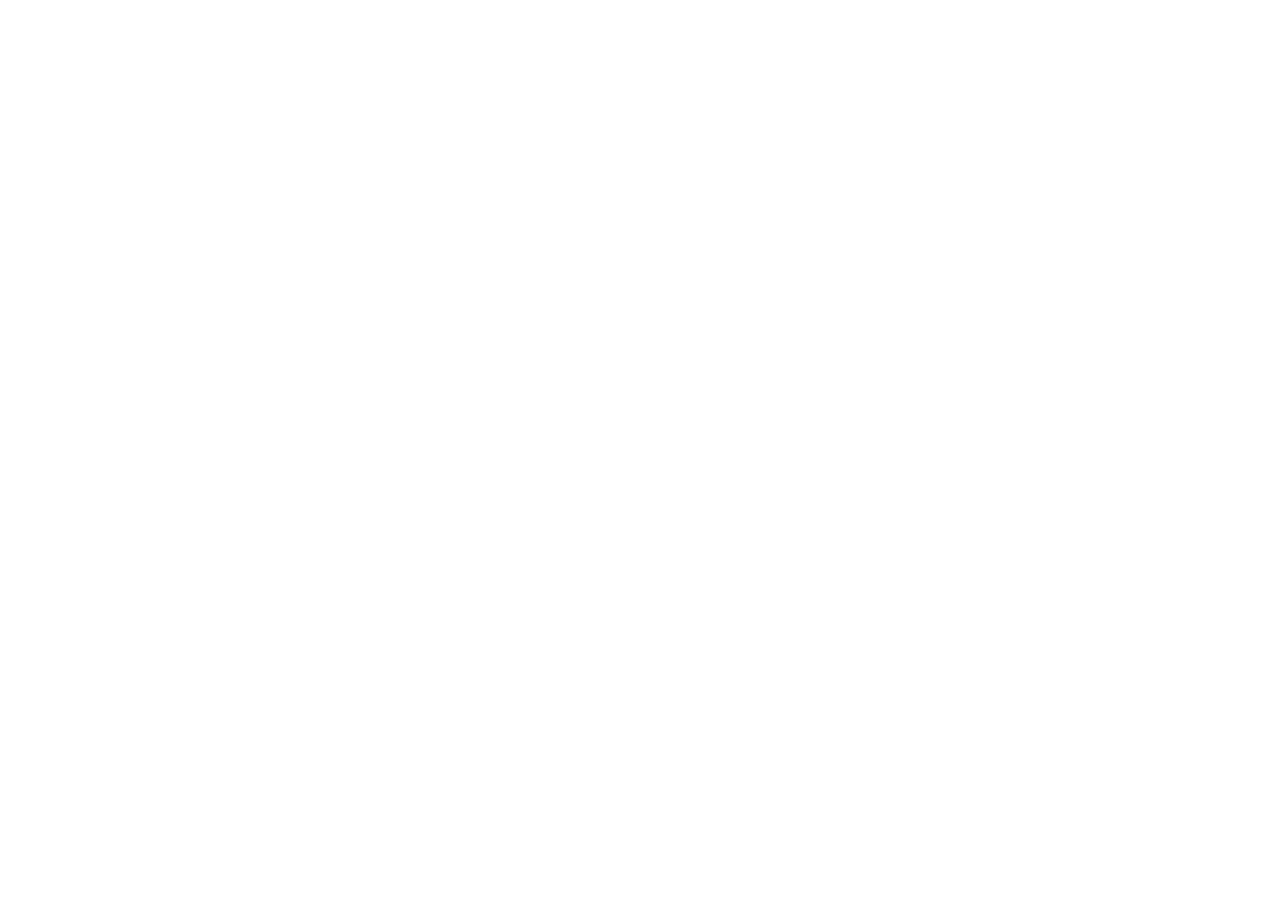
==== site/index.html @ 71725a65 "Deploy verified standalone demo" ====
<!doctype html>
<html lang="en">

  <head>
    <meta charset="UTF-8" />
    <meta
      name="viewport"
      content="width=device-width, initial-scale=1.0, maximum-scale=1" />
    <title>FlowPilot AI Workflow Agent</title>
    <meta name="description" content="AI-powered CRM intake, workflow routing, approvals, and operations visibility." />

    <script type="module" crossorigin src="/assets/index-ZnsG-lVn.js"></script>
    <link rel="stylesheet" crossorigin href="/assets/index-B0AUZnfq.css">
  </head>

  <body>
    <script id="manus-runtime">window.__MANUS_HOST_DEV__ = false;
(function(){"use strict";var Mr={exports:{}},Kn={};/**
 * @license React
 * react-jsx-runtime.production.js
 *
 * Copyright (c) Meta Platforms, Inc. and affiliates.
 *
 * This source code is licensed under the MIT license found in the
 * LICENSE file in the root directory of this source tree.
 */var Fc;function dm(){if(Fc)return Kn;Fc=1;var r=Symbol.for("react.transitional.element"),i=Symbol.for("react.fragment");function c(s,d,m){var x=null;if(m!==void 0&&(x=""+m),d.key!==void 0&&(x=""+d.key),"key"in d){m={};for(var R in d)R!=="key"&&(m[R]=d[R])}else m=d;return d=m.ref,{$$typeof:r,type:s,key:x,ref:d!==void 0?d:null,props:m}}return Kn.Fragment=i,Kn.jsx=c,Kn.jsxs=c,Kn}var Ic;function fm(){return Ic||(Ic=1,Mr.exports=dm()),Mr.exports}var h=fm(),Ar={exports:{}},Pn={},Rr={exports:{}},Nr={};/**
 * @license React
 * scheduler.production.js
 *
 * Copyright (c) Meta Platforms, Inc. and affiliates.
 *
 * This source code is licensed under the MIT license found in the
 * LICENSE file in the root directory of this source tree.
 */var tu;function hm(){return tu||(tu=1,function(r){function i(A,q){var B=A.length;A.push(q);t:for(;0<B;){var bt=B-1>>>1,p=A[bt];if(0<d(p,q))A[bt]=q,A[B]=p,B=bt;else break t}}function c(A){return A.length===0?null:A[0]}function s(A){if(A.length===0)return null;var q=A[0],B=A.pop();if(B!==q){A[0]=B;t:for(var bt=0,p=A.length,O=p>>>1;bt<O;){var X=2*(bt+1)-1,G=A[X],Z=X+1,st=A[Z];if(0>d(G,B))Z<p&&0>d(st,G)?(A[bt]=st,A[Z]=B,bt=Z):(A[bt]=G,A[X]=B,bt=X);else if(Z<p&&0>d(st,B))A[bt]=st,A[Z]=B,bt=Z;else break t}}return q}function d(A,q){var B=A.sortIndex-q.sortIndex;return B!==0?B:A.id-q.id}if(r.unstable_now=void 0,typeof performance=="object"&&typeof performance.now=="function"){var m=performance;r.unstable_now=function(){return m.now()}}else{var x=Date,R=x.now();r.unstable_now=function(){return x.now()-R}}var C=[],v=[],D=1,j=null,J=3,at=!1,$=!1,nt=!1,ct=!1,ht=typeof setTimeout=="function"?setTimeout:null,St=typeof clearTimeout=="function"?clearTimeout:null,_=typeof setImmediate<"u"?setImmediate:null;function Y(A){for(var q=c(v);q!==null;){if(q.callback===null)s(v);else if(q.startTime<=A)s(v),q.sortIndex=q.expirationTime,i(C,q);else break;q=c(v)}}function H(A){if(nt=!1,Y(A),!$)if(c(C)!==null)$=!0,it||(it=!0,Bt());else{var q=c(v);q!==null&&Mt(H,q.startTime-A)}}var it=!1,rt=-1,V=5,xt=-1;function Be(){return ct?!0:!(r.unstable_now()-xt<V)}function te(){if(ct=!1,it){var A=r.unstable_now();xt=A;var q=!0;try{t:{$=!1,nt&&(nt=!1,St(rt),rt=-1),at=!0;var B=J;try{e:{for(Y(A),j=c(C);j!==null&&!(j.expirationTime>A&&Be());){var bt=j.callback;if(typeof bt=="function"){j.callback=null,J=j.priorityLevel;var p=bt(j.expirationTime<=A);if(A=r.unstable_now(),typeof p=="function"){j.callback=p,Y(A),q=!0;break e}j===c(C)&&s(C),Y(A)}else s(C);j=c(C)}if(j!==null)q=!0;else{var O=c(v);O!==null&&Mt(H,O.startTime-A),q=!1}}break t}finally{j=null,J=B,at=!1}q=void 0}}finally{q?Bt():it=!1}}}var Bt;if(typeof _=="function")Bt=function(){_(te)};else if(typeof MessageChannel<"u"){var me=new MessageChannel,Se=me.port2;me.port1.onmessage=te,Bt=function(){Se.postMessage(null)}}else Bt=function(){ht(te,0)};function Mt(A,q){rt=ht(function(){A(r.unstable_now())},q)}r.unstable_IdlePriority=5,r.unstable_ImmediatePriority=1,r.unstable_LowPriority=4,r.unstable_NormalPriority=3,r.unstable_Profiling=null,r.unstable_UserBlockingPriority=2,r.unstable_cancelCallback=function(A){A.callback=null},r.unstable_forceFrameRate=function(A){0>A||125<A?console.error("forceFrameRate takes a positive int between 0 and 125, forcing frame rates higher than 125 fps is not supported"):V=0<A?Math.floor(1e3/A):5},r.unstable_getCurrentPriorityLevel=function(){return J},r.unstable_next=function(A){switch(J){case 1:case 2:case 3:var q=3;break;default:q=J}var B=J;J=q;try{return A()}finally{J=B}},r.unstable_requestPaint=function(){ct=!0},r.unstable_runWithPriority=function(A,q){switch(A){case 1:case 2:case 3:case 4:case 5:break;default:A=3}var B=J;J=A;try{return q()}finally{J=B}},r.unstable_scheduleCallback=function(A,q,B){var bt=r.unstable_now();switch(typeof B=="object"&&B!==null?(B=B.delay,B=typeof B=="number"&&0<B?bt+B:bt):B=bt,A){case 1:var p=-1;break;case 2:p=250;break;case 5:p=1073741823;break;case 4:p=1e4;break;default:p=5e3}return p=B+p,A={id:D++,callback:q,priorityLevel:A,startTime:B,expirationTime:p,sortIndex:-1},B>bt?(A.sortIndex=B,i(v,A),c(C)===null&&A===c(v)&&(nt?(St(rt),rt=-1):nt=!0,Mt(H,B-bt))):(A.sortIndex=p,i(C,A),$||at||($=!0,it||(it=!0,Bt()))),A},r.unstable_shouldYield=Be,r.unstable_wrapCallback=function(A){var q=J;return function(){var B=J;J=q;try{return A.apply(this,arguments)}finally{J=B}}}}(Nr)),Nr}var eu;function mm(){return eu||(eu=1,Rr.exports=hm()),Rr.exports}var zr={exports:{}},ut={};/**
 * @license React
 * react.production.js
 *
 * Copyright (c) Meta Platforms, Inc. and affiliates.
 *
 * This source code is licensed under the MIT license found in the
 * LICENSE file in the root directory of this source tree.
 */var lu;function gm(){if(lu)return ut;lu=1;var r=Symbol.for("react.transitional.element"),i=Symbol.for("react.portal"),c=Symbol.for("react.fragment"),s=Symbol.for("react.strict_mode"),d=Symbol.for("react.profiler"),m=Symbol.for("react.consumer"),x=Symbol.for("react.context"),R=Symbol.for("react.forward_ref"),C=Symbol.for("react.suspense"),v=Symbol.for("react.memo"),D=Symbol.for("react.lazy"),j=Symbol.iterator;function J(p){return p===null||typeof p!="object"?null:(p=j&&p[j]||p["@@iterator"],typeof p=="function"?p:null)}var at={isMounted:function(){return!1},enqueueForceUpdate:function(){},enqueueReplaceState:function(){},enqueueSetState:function(){}},$=Object.assign,nt={};function ct(p,O,X){this.props=p,this.context=O,this.refs=nt,this.updater=X||at}ct.prototype.isReactComponent={},ct.prototype.setState=function(p,O){if(typeof p!="object"&&typeof p!="function"&&p!=null)throw Error("takes an object of state variables to update or a function which returns an object of state variables.");this.updater.enqueueSetState(this,p,O,"setState")},ct.prototype.forceUpdate=function(p){this.updater.enqueueForceUpdate(this,p,"forceUpdate")};function ht(){}ht.prototype=ct.prototype;function St(p,O,X){this.props=p,this.context=O,this.refs=nt,this.updater=X||at}var _=St.prototype=new ht;_.constructor=St,$(_,ct.prototype),_.isPureReactComponent=!0;var Y=Array.isArray,H={H:null,A:null,T:null,S:null,V:null},it=Object.prototype.hasOwnProperty;function rt(p,O,X,G,Z,st){return X=st.ref,{$$typeof:r,type:p,key:O,ref:X!==void 0?X:null,props:st}}function V(p,O){return rt(p.type,O,void 0,void 0,void 0,p.props)}function xt(p){return typeof p=="object"&&p!==null&&p.$$typeof===r}function Be(p){var O={"=":"=0",":":"=2"};return"$"+p.replace(/[=:]/g,function(X){return O[X]})}var te=/\/+/g;function Bt(p,O){return typeof p=="object"&&p!==null&&p.key!=null?Be(""+p.key):O.toString(36)}function me(){}function Se(p){switch(p.status){case"fulfilled":return p.value;case"rejected":throw p.reason;default:switch(typeof p.status=="string"?p.then(me,me):(p.status="pending",p.then(function(O){p.status==="pending"&&(p.status="fulfilled",p.value=O)},function(O){p.status==="pending"&&(p.status="rejected",p.reason=O)})),p.status){case"fulfilled":return p.value;case"rejected":throw p.reason}}throw p}function Mt(p,O,X,G,Z){var st=typeof p;(st==="undefined"||st==="boolean")&&(p=null);var I=!1;if(p===null)I=!0;else switch(st){case"bigint":case"string":case"number":I=!0;break;case"object":switch(p.$$typeof){case r:case i:I=!0;break;case D:return I=p._init,Mt(I(p._payload),O,X,G,Z)}}if(I)return Z=Z(p),I=G===""?"."+Bt(p,0):G,Y(Z)?(X="",I!=null&&(X=I.replace(te,"$&/")+"/"),Mt(Z,O,X,"",function(Jt){return Jt})):Z!=null&&(xt(Z)&&(Z=V(Z,X+(Z.key==null||p&&p.key===Z.key?"":(""+Z.key).replace(te,"$&/")+"/")+I)),O.push(Z)),1;I=0;var gt=G===""?".":G+":";if(Y(p))for(var Tt=0;Tt<p.length;Tt++)G=p[Tt],st=gt+Bt(G,Tt),I+=Mt(G,O,X,st,Z);else if(Tt=J(p),typeof Tt=="function")for(p=Tt.call(p),Tt=0;!(G=p.next()).done;)G=G.value,st=gt+Bt(G,Tt++),I+=Mt(G,O,X,st,Z);else if(st==="object"){if(typeof p.then=="function")return Mt(Se(p),O,X,G,Z);throw O=String(p),Error("Objects are not valid as a React child (found: "+(O==="[object Object]"?"object with keys {"+Object.keys(p).join(", ")+"}":O)+"). If you meant to render a collection of children, use an array instead.")}return I}function A(p,O,X){if(p==null)return p;var G=[],Z=0;return Mt(p,G,"","",function(st){return O.call(X,st,Z++)}),G}function q(p){if(p._status===-1){var O=p._result;O=O(),O.then(function(X){(p._status===0||p._status===-1)&&(p._status=1,p._result=X)},function(X){(p._status===0||p._status===-1)&&(p._status=2,p._result=X)}),p._status===-1&&(p._status=0,p._result=O)}if(p._status===1)return p._result.default;throw p._result}var B=typeof reportError=="function"?reportError:function(p){if(typeof window=="object"&&typeof window.ErrorEvent=="function"){var O=new window.ErrorEvent("error",{bubbles:!0,cancelable:!0,message:typeof p=="object"&&p!==null&&typeof p.message=="string"?String(p.message):String(p),error:p});if(!window.dispatchEvent(O))return}else if(typeof process=="object"&&typeof process.emit=="function"){process.emit("uncaughtException",p);return}console.error(p)};function bt(){}return ut.Children={map:A,forEach:function(p,O,X){A(p,function(){O.apply(this,arguments)},X)},count:function(p){var O=0;return A(p,function(){O++}),O},toArray:function(p){return A(p,function(O){return O})||[]},only:function(p){if(!xt(p))throw Error("React.Children.only expected to receive a single React element child.");return p}},ut.Component=ct,ut.Fragment=c,ut.Profiler=d,ut.PureComponent=St,ut.StrictMode=s,ut.Suspense=C,ut.__CLIENT_INTERNALS_DO_NOT_USE_OR_WARN_USERS_THEY_CANNOT_UPGRADE=H,ut.__COMPILER_RUNTIME={__proto__:null,c:function(p){return H.H.useMemoCache(p)}},ut.cache=function(p){return function(){return p.apply(null,arguments)}},ut.cloneElement=function(p,O,X){if(p==null)throw Error("The argument must be a React element, but you passed "+p+".");var G=$({},p.props),Z=p.key,st=void 0;if(O!=null)for(I in O.ref!==void 0&&(st=void 0),O.key!==void 0&&(Z=""+O.key),O)!it.call(O,I)||I==="key"||I==="__self"||I==="__source"||I==="ref"&&O.ref===void 0||(G[I]=O[I]);var I=arguments.length-2;if(I===1)G.children=X;else if(1<I){for(var gt=Array(I),Tt=0;Tt<I;Tt++)gt[Tt]=arguments[Tt+2];G.children=gt}return rt(p.type,Z,void 0,void 0,st,G)},ut.createContext=function(p){return p={$$typeof:x,_currentValue:p,_currentValue2:p,_threadCount:0,Provider:null,Consumer:null},p.Provider=p,p.Consumer={$$typeof:m,_context:p},p},ut.createElement=function(p,O,X){var G,Z={},st=null;if(O!=null)for(G in O.key!==void 0&&(st=""+O.key),O)it.call(O,G)&&G!=="key"&&G!=="__self"&&G!=="__source"&&(Z[G]=O[G]);var I=arguments.length-2;if(I===1)Z.children=X;else if(1<I){for(var gt=Array(I),Tt=0;Tt<I;Tt++)gt[Tt]=arguments[Tt+2];Z.children=gt}if(p&&p.defaultProps)for(G in I=p.defaultProps,I)Z[G]===void 0&&(Z[G]=I[G]);return rt(p,st,void 0,void 0,null,Z)},ut.createRef=function(){return{current:null}},ut.forwardRef=function(p){return{$$typeof:R,render:p}},ut.isValidElement=xt,ut.lazy=function(p){return{$$typeof:D,_payload:{_status:-1,_result:p},_init:q}},ut.memo=function(p,O){return{$$typeof:v,type:p,compare:O===void 0?null:O}},ut.startTransition=function(p){var O=H.T,X={};H.T=X;try{var G=p(),Z=H.S;Z!==null&&Z(X,G),typeof G=="object"&&G!==null&&typeof G.then=="function"&&G.then(bt,B)}catch(st){B(st)}finally{H.T=O}},ut.unstable_useCacheRefresh=function(){return H.H.useCacheRefresh()},ut.use=function(p){return H.H.use(p)},ut.useActionState=function(p,O,X){return H.H.useActionState(p,O,X)},ut.useCallback=function(p,O){return H.H.useCallback(p,O)},ut.useContext=function(p){return H.H.useContext(p)},ut.useDebugValue=function(){},ut.useDeferredValue=function(p,O){return H.H.useDeferredValue(p,O)},ut.useEffect=function(p,O,X){var G=H.H;if(typeof X=="function")throw Error("useEffect CRUD overload is not enabled in this build of React.");return G.useEffect(p,O)},ut.useId=function(){return H.H.useId()},ut.useImperativeHandle=function(p,O,X){return H.H.useImperativeHandle(p,O,X)},ut.useInsertionEffect=function(p,O){return H.H.useInsertionEffect(p,O)},ut.useLayoutEffect=function(p,O){return H.H.useLayoutEffect(p,O)},ut.useMemo=function(p,O){return H.H.useMemo(p,O)},ut.useOptimistic=function(p,O){return H.H.useOptimistic(p,O)},ut.useReducer=function(p,O,X){return H.H.useReducer(p,O,X)},ut.useRef=function(p){return H.H.useRef(p)},ut.useState=function(p){return H.H.useState(p)},ut.useSyncExternalStore=function(p,O,X){return H.H.useSyncExternalStore(p,O,X)},ut.useTransition=function(){return H.H.useTransition()},ut.version="19.1.1",ut}var au;function _r(){return au||(au=1,zr.exports=gm()),zr.exports}var kr={exports:{}},he={};/**
 * @license React
 * react-dom.production.js
 *
 * Copyright (c) Meta Platforms, Inc. and affiliates.
 *
 * This source code is licensed under the MIT license found in the
 * LICENSE file in the root directory of this source tree.
 */var nu;function pm(){if(nu)return he;nu=1;var r=_r();function i(C){var v="https://react.dev/errors/"+C;if(1<arguments.length){v+="?args[]="+encodeURIComponent(arguments[1]);for(var D=2;D<arguments.length;D++)v+="&args[]="+encodeURIComponent(arguments[D])}return"Minified React error #"+C+"; visit "+v+" for the full message or use the non-minified dev environment for full errors and additional helpful warnings."}function c(){}var s={d:{f:c,r:function(){throw Error(i(522))},D:c,C:c,L:c,m:c,X:c,S:c,M:c},p:0,findDOMNode:null},d=Symbol.for("react.portal");function m(C,v,D){var j=3<arguments.length&&arguments[3]!==void 0?arguments[3]:null;return{$$typeof:d,key:j==null?null:""+j,children:C,containerInfo:v,implementation:D}}var x=r.__CLIENT_INTERNALS_DO_NOT_USE_OR_WARN_USERS_THEY_CANNOT_UPGRADE;function R(C,v){if(C==="font")return"";if(typeof v=="string")return v==="use-credentials"?v:""}return he.__DOM_INTERNALS_DO_NOT_USE_OR_WARN_USERS_THEY_CANNOT_UPGRADE=s,he.createPortal=function(C,v){var D=2<arguments.length&&arguments[2]!==void 0?arguments[2]:null;if(!v||v.nodeType!==1&&v.nodeType!==9&&v.nodeType!==11)throw Error(i(299));return m(C,v,null,D)},he.flushSync=function(C){var v=x.T,D=s.p;try{if(x.T=null,s.p=2,C)return C()}finally{x.T=v,s.p=D,s.d.f()}},he.preconnect=function(C,v){typeof C=="string"&&(v?(v=v.crossOrigin,v=typeof v=="string"?v==="use-credentials"?v:"":void 0):v=null,s.d.C(C,v))},he.prefetchDNS=function(C){typeof C=="string"&&s.d.D(C)},he.preinit=function(C,v){if(typeof C=="string"&&v&&typeof v.as=="string"){var D=v.as,j=R(D,v.crossOrigin),J=typeof v.integrity=="string"?v.integrity:void 0,at=typeof v.fetchPriority=="string"?v.fetchPriority:void 0;D==="style"?s.d.S(C,typeof v.precedence=="string"?v.precedence:void 0,{crossOrigin:j,integrity:J,fetchPriority:at}):D==="script"&&s.d.X(C,{crossOrigin:j,integrity:J,fetchPriority:at,nonce:typeof v.nonce=="string"?v.nonce:void 0})}},he.preinitModule=function(C,v){if(typeof C=="string")if(typeof v=="object"&&v!==null){if(v.as==null||v.as==="script"){var D=R(v.as,v.crossOrigin);s.d.M(C,{crossOrigin:D,integrity:typeof v.integrity=="string"?v.integrity:void 0,nonce:typeof v.nonce=="string"?v.nonce:void 0})}}else v==null&&s.d.M(C)},he.preload=function(C,v){if(typeof C=="string"&&typeof v=="object"&&v!==null&&typeof v.as=="string"){var D=v.as,j=R(D,v.crossOrigin);s.d.L(C,D,{crossOrigin:j,integrity:typeof v.integrity=="string"?v.integrity:void 0,nonce:typeof v.nonce=="string"?v.nonce:void 0,type:typeof v.type=="string"?v.type:void 0,fetchPriority:typeof v.fetchPriority=="string"?v.fetchPriority:void 0,referrerPolicy:typeof v.referrerPolicy=="string"?v.referrerPolicy:void 0,imageSrcSet:typeof v.imageSrcSet=="string"?v.imageSrcSet:void 0,imageSizes:typeof v.imageSizes=="string"?v.imageSizes:void 0,media:typeof v.media=="string"?v.media:void 0})}},he.preloadModule=function(C,v){if(typeof C=="string")if(v){var D=R(v.as,v.crossOrigin);s.d.m(C,{as:typeof v.as=="string"&&v.as!=="script"?v.as:void 0,crossOrigin:D,integrity:typeof v.integrity=="string"?v.integrity:void 0})}else s.d.m(C)},he.requestFormReset=function(C){s.d.r(C)},he.unstable_batchedUpdates=function(C,v){return C(v)},he.useFormState=function(C,v,D){return x.H.useFormState(C,v,D)},he.useFormStatus=function(){return x.H.useHostTransitionStatus()},he.version="19.1.1",he}var ou;function ym(){if(ou)return kr.exports;ou=1;function r(){if(!(typeof __REACT_DEVTOOLS_GLOBAL_HOOK__>"u"||typeof __REACT_DEVTOOLS_GLOBAL_HOOK__.checkDCE!="function"))try{__REACT_DEVTOOLS_GLOBAL_HOOK__.checkDCE(r)}catch(i){console.error(i)}}return r(),kr.exports=pm(),kr.exports}/**
 * @license React
 * react-dom-client.production.js
 *
 * Copyright (c) Meta Platforms, Inc. and affiliates.
 *
 * This source code is licensed under the MIT license found in the
 * LICENSE file in the root directory of this source tree.
 */var iu;function vm(){if(iu)return Pn;iu=1;var r=mm(),i=_r(),c=ym();function s(t){var e="https://react.dev/errors/"+t;if(1<arguments.length){e+="?args[]="+encodeURIComponent(arguments[1]);for(var l=2;l<arguments.length;l++)e+="&args[]="+encodeURIComponent(arguments[l])}return"Minified React error #"+t+"; visit "+e+" for the full message or use the non-minified dev environment for full errors and additional helpful warnings."}function d(t){return!(!t||t.nodeType!==1&&t.nodeType!==9&&t.nodeType!==11)}function m(t){var e=t,l=t;if(t.alternate)for(;e.return;)e=e.return;else{t=e;do e=t,(e.flags&4098)!==0&&(l=e.return),t=e.return;while(t)}return e.tag===3?l:null}function x(t){if(t.tag===13){var e=t.memoizedState;if(e===null&&(t=t.alternate,t!==null&&(e=t.memoizedState)),e!==null)return e.dehydrated}return null}function R(t){if(m(t)!==t)throw Error(s(188))}function C(t){var e=t.alternate;if(!e){if(e=m(t),e===null)throw Error(s(188));return e!==t?null:t}for(var l=t,a=e;;){var n=l.return;if(n===null)break;var o=n.alternate;if(o===null){if(a=n.return,a!==null){l=a;continue}break}if(n.child===o.child){for(o=n.child;o;){if(o===l)return R(n),t;if(o===a)return R(n),e;o=o.sibling}throw Error(s(188))}if(l.return!==a.return)l=n,a=o;else{for(var u=!1,f=n.child;f;){if(f===l){u=!0,l=n,a=o;break}if(f===a){u=!0,a=n,l=o;break}f=f.sibling}if(!u){for(f=o.child;f;){if(f===l){u=!0,l=o,a=n;break}if(f===a){u=!0,a=o,l=n;break}f=f.sibling}if(!u)throw Error(s(189))}}if(l.alternate!==a)throw Error(s(190))}if(l.tag!==3)throw Error(s(188));return l.stateNode.current===l?t:e}function v(t){var e=t.tag;if(e===5||e===26||e===27||e===6)return t;for(t=t.child;t!==null;){if(e=v(t),e!==null)return e;t=t.sibling}return null}var D=Object.assign,j=Symbol.for("react.element"),J=Symbol.for("react.transitional.element"),at=Symbol.for("react.portal"),$=Symbol.for("react.fragment"),nt=Symbol.for("react.strict_mode"),ct=Symbol.for("react.profiler"),ht=Symbol.for("react.provider"),St=Symbol.for("react.consumer"),_=Symbol.for("react.context"),Y=Symbol.for("react.forward_ref"),H=Symbol.for("react.suspense"),it=Symbol.for("react.suspense_list"),rt=Symbol.for("react.memo"),V=Symbol.for("react.lazy"),xt=Symbol.for("react.activity"),Be=Symbol.for("react.memo_cache_sentinel"),te=Symbol.iterator;function Bt(t){return t===null||typeof t!="object"?null:(t=te&&t[te]||t["@@iterator"],typeof t=="function"?t:null)}var me=Symbol.for("react.client.reference");function Se(t){if(t==null)return null;if(typeof t=="function")return t.$$typeof===me?null:t.displayName||t.name||null;if(typeof t=="string")return t;switch(t){case $:return"Fragment";case ct:return"Profiler";case nt:return"StrictMode";case H:return"Suspense";case it:return"SuspenseList";case xt:return"Activity"}if(typeof t=="object")switch(t.$$typeof){case at:return"Portal";case _:return(t.displayName||"Context")+".Provider";case St:return(t._context.displayName||"Context")+".Consumer";case Y:var e=t.render;return t=t.displayName,t||(t=e.displayName||e.name||"",t=t!==""?"ForwardRef("+t+")":"ForwardRef"),t;case rt:return e=t.displayName||null,e!==null?e:Se(t.type)||"Memo";case V:e=t._payload,t=t._init;try{return Se(t(e))}catch{}}return null}var Mt=Array.isArray,A=i.__CLIENT_INTERNALS_DO_NOT_USE_OR_WARN_USERS_THEY_CANNOT_UPGRADE,q=c.__DOM_INTERNALS_DO_NOT_USE_OR_WARN_USERS_THEY_CANNOT_UPGRADE,B={pending:!1,data:null,method:null,action:null},bt=[],p=-1;function O(t){return{current:t}}function X(t){0>p||(t.current=bt[p],bt[p]=null,p--)}function G(t,e){p++,bt[p]=t.current,t.current=e}var Z=O(null),st=O(null),I=O(null),gt=O(null);function Tt(t,e){switch(G(I,e),G(st,t),G(Z,null),e.nodeType){case 9:case 11:t=(t=e.documentElement)&&(t=t.namespaceURI)?Uh(t):0;break;default:if(t=e.tagName,e=e.namespaceURI)e=Uh(e),t=Gh(e,t);else switch(t){case"svg":t=1;break;case"math":t=2;break;default:t=0}}X(Z),G(Z,t)}function Jt(){X(Z),X(st),X(I)}function Ke(t){t.memoizedState!==null&&G(gt,t);var e=Z.current,l=Gh(e,t.type);e!==l&&(G(st,t),G(Z,l))}function Ce(t){st.current===t&&(X(Z),X(st)),gt.current===t&&(X(gt),Wo._currentValue=B)}var Pe=Object.prototype.hasOwnProperty,yl=r.unstable_scheduleCallback,sn=r.unstable_cancelCallback,Ca=r.unstable_shouldYield,ri=r.unstable_requestPaint,ge=r.unstable_now,si=r.unstable_getCurrentPriorityLevel,Ul=r.unstable_ImmediatePriority,Fn=r.unstable_UserBlockingPriority,nl=r.unstable_NormalPriority,ci=r.unstable_LowPriority,Gl=r.unstable_IdlePriority,ui=r.log,Ea=r.unstable_setDisableYieldValue,ql=null,Wt=null;function Je(t){if(typeof ui=="function"&&Ea(t),Wt&&typeof Wt.setStrictMode=="function")try{Wt.setStrictMode(ql,t)}catch{}}var $t=Math.clz32?Math.clz32:fi,di=Math.log,Ta=Math.LN2;function fi(t){return t>>>=0,t===0?32:31-(di(t)/Ta|0)|0}var L=256,cn=4194304;function vl(t){var e=t&42;if(e!==0)return e;switch(t&-t){case 1:return 1;case 2:return 2;case 4:return 4;case 8:return 8;case 16:return 16;case 32:return 32;case 64:return 64;case 128:return 128;case 256:case 512:case 1024:case 2048:case 4096:case 8192:case 16384:case 32768:case 65536:case 131072:case 262144:case 524288:case 1048576:case 2097152:return t&4194048;case 4194304:case 8388608:case 16777216:case 33554432:return t&62914560;case 67108864:return 67108864;case 134217728:return 134217728;case 268435456:return 268435456;case 536870912:return 536870912;case 1073741824:return 0;default:return t}}function un(t,e,l){var a=t.pendingLanes;if(a===0)return 0;var n=0,o=t.suspendedLanes,u=t.pingedLanes;t=t.warmLanes;var f=a&134217727;return f!==0?(a=f&~o,a!==0?n=vl(a):(u&=f,u!==0?n=vl(u):l||(l=f&~t,l!==0&&(n=vl(l))))):(f=a&~o,f!==0?n=vl(f):u!==0?n=vl(u):l||(l=a&~t,l!==0&&(n=vl(l)))),n===0?0:e!==0&&e!==n&&(e&o)===0&&(o=n&-n,l=e&-e,o>=l||o===32&&(l&4194048)!==0)?e:n}function Dt(t,e){return(t.pendingLanes&~(t.suspendedLanes&~t.pingedLanes)&e)===0}function In(t,e){switch(t){case 1:case 2:case 4:case 8:case 64:return e+250;case 16:case 32:case 128:case 256:case 512:case 1024:case 2048:case 4096:case 8192:case 16384:case 32768:case 65536:case 131072:case 262144:case 524288:case 1048576:case 2097152:return e+5e3;case 4194304:case 8388608:case 16777216:case 33554432:return-1;case 67108864:case 134217728:case 268435456:case 536870912:case 1073741824:return-1;default:return-1}}function to(){var t=L;return L<<=1,(L&4194048)===0&&(L=256),t}function hi(){var t=cn;return cn<<=1,(cn&62914560)===0&&(cn=4194304),t}function eo(t){for(var e=[],l=0;31>l;l++)e.push(t);return e}function Da(t,e){t.pendingLanes|=e,e!==268435456&&(t.suspendedLanes=0,t.pingedLanes=0,t.warmLanes=0)}function ts(t,e,l,a,n,o){var u=t.pendingLanes;t.pendingLanes=l,t.suspendedLanes=0,t.pingedLanes=0,t.warmLanes=0,t.expiredLanes&=l,t.entangledLanes&=l,t.errorRecoveryDisabledLanes&=l,t.shellSuspendCounter=0;var f=t.entanglements,g=t.expirationTimes,S=t.hiddenUpdates;for(l=u&~l;0<l;){var N=31-$t(l),k=1<<N;f[N]=0,g[N]=-1;var E=S[N];if(E!==null)for(S[N]=null,N=0;N<E.length;N++){var T=E[N];T!==null&&(T.lane&=-536870913)}l&=~k}a!==0&&mi(t,a,0),o!==0&&n===0&&t.tag!==0&&(t.suspendedLanes|=o&~(u&~e))}function mi(t,e,l){t.pendingLanes|=e,t.suspendedLanes&=~e;var a=31-$t(e);t.entangledLanes|=e,t.entanglements[a]=t.entanglements[a]|1073741824|l&4194090}function gi(t,e){var l=t.entangledLanes|=e;for(t=t.entanglements;l;){var a=31-$t(l),n=1<<a;n&e|t[a]&e&&(t[a]|=e),l&=~n}}function lo(t){switch(t){case 2:t=1;break;case 8:t=4;break;case 32:t=16;break;case 256:case 512:case 1024:case 2048:case 4096:case 8192:case 16384:case 32768:case 65536:case 131072:case 262144:case 524288:case 1048576:case 2097152:case 4194304:case 8388608:case 16777216:case 33554432:t=128;break;case 268435456:t=134217728;break;default:t=0}return t}function ao(t){return t&=-t,2<t?8<t?(t&134217727)!==0?32:268435456:8:2}function pi(){var t=q.p;return t!==0?t:(t=window.event,t===void 0?32:om(t.type))}function es(t,e){var l=q.p;try{return q.p=t,e()}finally{q.p=l}}var ol=Math.random().toString(36).slice(2),ee="__reactFiber$"+ol,pe="__reactProps$"+ol,Yl="__reactContainer$"+ol,no="__reactEvents$"+ol,ls="__reactListeners$"+ol,as="__reactHandles$"+ol,yi="__reactResources$"+ol,Ma="__reactMarker$"+ol;function oo(t){delete t[ee],delete t[pe],delete t[no],delete t[ls],delete t[as]}function Vl(t){var e=t[ee];if(e)return e;for(var l=t.parentNode;l;){if(e=l[Yl]||l[ee]){if(l=e.alternate,e.child!==null||l!==null&&l.child!==null)for(t=Xh(t);t!==null;){if(l=t[ee])return l;t=Xh(t)}return e}t=l,l=t.parentNode}return null}function Xl(t){if(t=t[ee]||t[Yl]){var e=t.tag;if(e===5||e===6||e===13||e===26||e===27||e===3)return t}return null}function Aa(t){var e=t.tag;if(e===5||e===26||e===27||e===6)return t.stateNode;throw Error(s(33))}function Zl(t){var e=t[yi];return e||(e=t[yi]={hoistableStyles:new Map,hoistableScripts:new Map}),e}function Vt(t){t[Ma]=!0}var vi=new Set,bi={};function bl(t,e){We(t,e),We(t+"Capture",e)}function We(t,e){for(bi[t]=e,t=0;t<e.length;t++)vi.add(e[t])}var ns=RegExp("^[:A-Z_a-z\\u00C0-\\u00D6\\u00D8-\\u00F6\\u00F8-\\u02FF\\u0370-\\u037D\\u037F-\\u1FFF\\u200C-\\u200D\\u2070-\\u218F\\u2C00-\\u2FEF\\u3001-\\uD7FF\\uF900-\\uFDCF\\uFDF0-\\uFFFD][:A-Z_a-z\\u00C0-\\u00D6\\u00D8-\\u00F6\\u00F8-\\u02FF\\u0370-\\u037D\\u037F-\\u1FFF\\u200C-\\u200D\\u2070-\\u218F\\u2C00-\\u2FEF\\u3001-\\uD7FF\\uF900-\\uFDCF\\uFDF0-\\uFFFD\\-.0-9\\u00B7\\u0300-\\u036F\\u203F-\\u2040]*$"),xi={},wi={};function Ra(t){return Pe.call(wi,t)?!0:Pe.call(xi,t)?!1:ns.test(t)?wi[t]=!0:(xi[t]=!0,!1)}function M(t,e,l){if(Ra(e))if(l===null)t.removeAttribute(e);else{switch(typeof l){case"undefined":case"function":case"symbol":t.removeAttribute(e);return;case"boolean":var a=e.toLowerCase().slice(0,5);if(a!=="data-"&&a!=="aria-"){t.removeAttribute(e);return}}t.setAttribute(e,""+l)}}function tt(t,e,l){if(l===null)t.removeAttribute(e);else{switch(typeof l){case"undefined":case"function":case"symbol":case"boolean":t.removeAttribute(e);return}t.setAttribute(e,""+l)}}function Ot(t,e,l,a){if(a===null)t.removeAttribute(l);else{switch(typeof a){case"undefined":case"function":case"symbol":case"boolean":t.removeAttribute(l);return}t.setAttributeNS(e,l,""+a)}}var le,Ee;function ae(t){if(le===void 0)try{throw Error()}catch(l){var e=l.stack.trim().match(/\n( *(at )?)/);le=e&&e[1]||"",Ee=-1<l.stack.indexOf(`
    at`)?" (<anonymous>)":-1<l.stack.indexOf("@")?"@unknown:0:0":""}return`
`+le+t+Ee}var Le=!1;function He(t,e){if(!t||Le)return"";Le=!0;var l=Error.prepareStackTrace;Error.prepareStackTrace=void 0;try{var a={DetermineComponentFrameRoot:function(){try{if(e){var k=function(){throw Error()};if(Object.defineProperty(k.prototype,"props",{set:function(){throw Error()}}),typeof Reflect=="object"&&Reflect.construct){try{Reflect.construct(k,[])}catch(T){var E=T}Reflect.construct(t,[],k)}else{try{k.call()}catch(T){E=T}t.call(k.prototype)}}else{try{throw Error()}catch(T){E=T}(k=t())&&typeof k.catch=="function"&&k.catch(function(){})}}catch(T){if(T&&E&&typeof T.stack=="string")return[T.stack,E.stack]}return[null,null]}};a.DetermineComponentFrameRoot.displayName="DetermineComponentFrameRoot";var n=Object.getOwnPropertyDescriptor(a.DetermineComponentFrameRoot,"name");n&&n.configurable&&Object.defineProperty(a.DetermineComponentFrameRoot,"name",{value:"DetermineComponentFrameRoot"});var o=a.DetermineComponentFrameRoot(),u=o[0],f=o[1];if(u&&f){var g=u.split(`
`),S=f.split(`
`);for(n=a=0;a<g.length&&!g[a].includes("DetermineComponentFrameRoot");)a++;for(;n<S.length&&!S[n].includes("DetermineComponentFrameRoot");)n++;if(a===g.length||n===S.length)for(a=g.length-1,n=S.length-1;1<=a&&0<=n&&g[a]!==S[n];)n--;for(;1<=a&&0<=n;a--,n--)if(g[a]!==S[n]){if(a!==1||n!==1)do if(a--,n--,0>n||g[a]!==S[n]){var N=`
`+g[a].replace(" at new "," at ");return t.displayName&&N.includes("<anonymous>")&&(N=N.replace("<anonymous>",t.displayName)),N}while(1<=a&&0<=n);break}}}finally{Le=!1,Error.prepareStackTrace=l}return(l=t?t.displayName||t.name:"")?ae(l):""}function Ql(t){switch(t.tag){case 26:case 27:case 5:return ae(t.type);case 16:return ae("Lazy");case 13:return ae("Suspense");case 19:return ae("SuspenseList");case 0:case 15:return He(t.type,!1);case 11:return He(t.type.render,!1);case 1:return He(t.type,!0);case 31:return ae("Activity");default:return""}}function xl(t){try{var e="";do e+=Ql(t),t=t.return;while(t);return e}catch(l){return`
Error generating stack: `+l.message+`
`+l.stack}}function Xt(t){switch(typeof t){case"bigint":case"boolean":case"number":case"string":case"undefined":return t;case"object":return t;default:return""}}function il(t){var e=t.type;return(t=t.nodeName)&&t.toLowerCase()==="input"&&(e==="checkbox"||e==="radio")}function ve(t){var e=il(t)?"checked":"value",l=Object.getOwnPropertyDescriptor(t.constructor.prototype,e),a=""+t[e];if(!t.hasOwnProperty(e)&&typeof l<"u"&&typeof l.get=="function"&&typeof l.set=="function"){var n=l.get,o=l.set;return Object.defineProperty(t,e,{configurable:!0,get:function(){return n.call(this)},set:function(u){a=""+u,o.call(this,u)}}),Object.defineProperty(t,e,{enumerable:l.enumerable}),{getValue:function(){return a},setValue:function(u){a=""+u},stopTracking:function(){t._valueTracker=null,delete t[e]}}}}function re(t){t._valueTracker||(t._valueTracker=ve(t))}function rl(t){if(!t)return!1;var e=t._valueTracker;if(!e)return!0;var l=e.getValue(),a="";return t&&(a=il(t)?t.checked?"true":"false":t.value),t=a,t!==l?(e.setValue(t),!0):!1}function wl(t){if(t=t||(typeof document<"u"?document:void 0),typeof t>"u")return null;try{return t.activeElement||t.body}catch{return t.body}}var dn=/[\n"\\]/g;function se(t){return t.replace(dn,function(e){return"\\"+e.charCodeAt(0).toString(16)+" "})}function Kl(t,e,l,a,n,o,u,f){t.name="",u!=null&&typeof u!="function"&&typeof u!="symbol"&&typeof u!="boolean"?t.type=u:t.removeAttribute("type"),e!=null?u==="number"?(e===0&&t.value===""||t.value!=e)&&(t.value=""+Xt(e)):t.value!==""+Xt(e)&&(t.value=""+Xt(e)):u!=="submit"&&u!=="reset"||t.removeAttribute("value"),e!=null?Pl(t,u,Xt(e)):l!=null?Pl(t,u,Xt(l)):a!=null&&t.removeAttribute("value"),n==null&&o!=null&&(t.defaultChecked=!!o),n!=null&&(t.checked=n&&typeof n!="function"&&typeof n!="symbol"),f!=null&&typeof f!="function"&&typeof f!="symbol"&&typeof f!="boolean"?t.name=""+Xt(f):t.removeAttribute("name")}function Na(t,e,l,a,n,o,u,f){if(o!=null&&typeof o!="function"&&typeof o!="symbol"&&typeof o!="boolean"&&(t.type=o),e!=null||l!=null){if(!(o!=="submit"&&o!=="reset"||e!=null))return;l=l!=null?""+Xt(l):"",e=e!=null?""+Xt(e):l,f||e===t.value||(t.value=e),t.defaultValue=e}a=a??n,a=typeof a!="function"&&typeof a!="symbol"&&!!a,t.checked=f?t.checked:!!a,t.defaultChecked=!!a,u!=null&&typeof u!="function"&&typeof u!="symbol"&&typeof u!="boolean"&&(t.name=u)}function Pl(t,e,l){e==="number"&&wl(t.ownerDocument)===t||t.defaultValue===""+l||(t.defaultValue=""+l)}function $e(t,e,l,a){if(t=t.options,e){e={};for(var n=0;n<l.length;n++)e["$"+l[n]]=!0;for(l=0;l<t.length;l++)n=e.hasOwnProperty("$"+t[l].value),t[l].selected!==n&&(t[l].selected=n),n&&a&&(t[l].defaultSelected=!0)}else{for(l=""+Xt(l),e=null,n=0;n<t.length;n++){if(t[n].value===l){t[n].selected=!0,a&&(t[n].defaultSelected=!0);return}e!==null||t[n].disabled||(e=t[n])}e!==null&&(e.selected=!0)}}function za(t,e,l){if(e!=null&&(e=""+Xt(e),e!==t.value&&(t.value=e),l==null)){t.defaultValue!==e&&(t.defaultValue=e);return}t.defaultValue=l!=null?""+Xt(l):""}function _a(t,e,l,a){if(e==null){if(a!=null){if(l!=null)throw Error(s(92));if(Mt(a)){if(1<a.length)throw Error(s(93));a=a[0]}l=a}l==null&&(l=""),e=l}l=Xt(e),t.defaultValue=l,a=t.textContent,a===l&&a!==""&&a!==null&&(t.value=a)}function Fe(t,e){if(e){var l=t.firstChild;if(l&&l===t.lastChild&&l.nodeType===3){l.nodeValue=e;return}}t.textContent=e}var fn=new Set("animationIterationCount aspectRatio borderImageOutset borderImageSlice borderImageWidth boxFlex boxFlexGroup boxOrdinalGroup columnCount columns flex flexGrow flexPositive flexShrink flexNegative flexOrder gridArea gridRow gridRowEnd gridRowSpan gridRowStart gridColumn gridColumnEnd gridColumnSpan gridColumnStart fontWeight lineClamp lineHeight opacity order orphans scale tabSize widows zIndex zoom fillOpacity floodOpacity stopOpacity strokeDasharray strokeDashoffset strokeMiterlimit strokeOpacity strokeWidth MozAnimationIterationCount MozBoxFlex MozBoxFlexGroup MozLineClamp msAnimationIterationCount msFlex msZoom msFlexGrow msFlexNegative msFlexOrder msFlexPositive msFlexShrink msGridColumn msGridColumnSpan msGridRow msGridRowSpan WebkitAnimationIterationCount WebkitBoxFlex WebKitBoxFlexGroup WebkitBoxOrdinalGroup WebkitColumnCount WebkitColumns WebkitFlex WebkitFlexGrow WebkitFlexPositive WebkitFlexShrink WebkitLineClamp".split(" "));function ka(t,e,l){var a=e.indexOf("--")===0;l==null||typeof l=="boolean"||l===""?a?t.setProperty(e,""):e==="float"?t.cssFloat="":t[e]="":a?t.setProperty(e,l):typeof l!="number"||l===0||fn.has(e)?e==="float"?t.cssFloat=l:t[e]=(""+l).trim():t[e]=l+"px"}function Oa(t,e,l){if(e!=null&&typeof e!="object")throw Error(s(62));if(t=t.style,l!=null){for(var a in l)!l.hasOwnProperty(a)||e!=null&&e.hasOwnProperty(a)||(a.indexOf("--")===0?t.setProperty(a,""):a==="float"?t.cssFloat="":t[a]="");for(var n in e)a=e[n],e.hasOwnProperty(n)&&l[n]!==a&&ka(t,n,a)}else for(var o in e)e.hasOwnProperty(o)&&ka(t,o,e[o])}function ja(t){if(t.indexOf("-")===-1)return!1;switch(t){case"annotation-xml":case"color-profile":case"font-face":case"font-face-src":case"font-face-uri":case"font-face-format":case"font-face-name":case"missing-glyph":return!1;default:return!0}}var Si=new Map([["acceptCharset","accept-charset"],["htmlFor","for"],["httpEquiv","http-equiv"],["crossOrigin","crossorigin"],["accentHeight","accent-height"],["alignmentBaseline","alignment-baseline"],["arabicForm","arabic-form"],["baselineShift","baseline-shift"],["capHeight","cap-height"],["clipPath","clip-path"],["clipRule","clip-rule"],["colorInterpolation","color-interpolation"],["colorInterpolationFilters","color-interpolation-filters"],["colorProfile","color-profile"],["colorRendering","color-rendering"],["dominantBaseline","dominant-baseline"],["enableBackground","enable-background"],["fillOpacity","fill-opacity"],["fillRule","fill-rule"],["floodColor","flood-color"],["floodOpacity","flood-opacity"],["fontFamily","font-family"],["fontSize","font-size"],["fontSizeAdjust","font-size-adjust"],["fontStretch","font-stretch"],["fontStyle","font-style"],["fontVariant","font-variant"],["fontWeight","font-weight"],["glyphName","glyph-name"],["glyphOrientationHorizontal","glyph-orientation-horizontal"],["glyphOrientationVertical","glyph-orientation-vertical"],["horizAdvX","horiz-adv-x"],["horizOriginX","horiz-origin-x"],["imageRendering","image-rendering"],["letterSpacing","letter-spacing"],["lightingColor","lighting-color"],["markerEnd","marker-end"],["markerMid","marker-mid"],["markerStart","marker-start"],["overlinePosition","overline-position"],["overlineThickness","overline-thickness"],["paintOrder","paint-order"],["panose-1","panose-1"],["pointerEvents","pointer-events"],["renderingIntent","rendering-intent"],["shapeRendering","shape-rendering"],["stopColor","stop-color"],["stopOpacity","stop-opacity"],["strikethroughPosition","strikethrough-position"],["strikethroughThickness","strikethrough-thickness"],["strokeDasharray","stroke-dasharray"],["strokeDashoffset","stroke-dashoffset"],["strokeLinecap","stroke-linecap"],["strokeLinejoin","stroke-linejoin"],["strokeMiterlimit","stroke-miterlimit"],["strokeOpacity","stroke-opacity"],["strokeWidth","stroke-width"],["textAnchor","text-anchor"],["textDecoration","text-decoration"],["textRendering","text-rendering"],["transformOrigin","transform-origin"],["underlinePosition","underline-position"],["underlineThickness","underline-thickness"],["unicodeBidi","unicode-bidi"],["unicodeRange","unicode-range"],["unitsPerEm","units-per-em"],["vAlphabetic","v-alphabetic"],["vHanging","v-hanging"],["vIdeographic","v-ideographic"],["vMathematical","v-mathematical"],["vectorEffect","vector-effect"],["vertAdvY","vert-adv-y"],["vertOriginX","vert-origin-x"],["vertOriginY","vert-origin-y"],["wordSpacing","word-spacing"],["writingMode","writing-mode"],["xmlnsXlink","xmlns:xlink"],["xHeight","x-height"]]),Ci=/^[\u0000-\u001F ]*j[\r\n\t]*a[\r\n\t]*v[\r\n\t]*a[\r\n\t]*s[\r\n\t]*c[\r\n\t]*r[\r\n\t]*i[\r\n\t]*p[\r\n\t]*t[\r\n\t]*:/i;function Ba(t){return Ci.test(""+t)?"javascript:throw new Error('React has blocked a javascript: URL as a security precaution.')":t}var hn=null;function mn(t){return t=t.target||t.srcElement||window,t.correspondingUseElement&&(t=t.correspondingUseElement),t.nodeType===3?t.parentNode:t}var Sl=null,Cl=null;function io(t){var e=Xl(t);if(e&&(t=e.stateNode)){var l=t[pe]||null;t:switch(t=e.stateNode,e.type){case"input":if(Kl(t,l.value,l.defaultValue,l.defaultValue,l.checked,l.defaultChecked,l.type,l.name),e=l.name,l.type==="radio"&&e!=null){for(l=t;l.parentNode;)l=l.parentNode;for(l=l.querySelectorAll('input[name="'+se(""+e)+'"][type="radio"]'),e=0;e<l.length;e++){var a=l[e];if(a!==t&&a.form===t.form){var n=a[pe]||null;if(!n)throw Error(s(90));Kl(a,n.value,n.defaultValue,n.defaultValue,n.checked,n.defaultChecked,n.type,n.name)}}for(e=0;e<l.length;e++)a=l[e],a.form===t.form&&rl(a)}break t;case"textarea":za(t,l.value,l.defaultValue);break t;case"select":e=l.value,e!=null&&$e(t,!!l.multiple,e,!1)}}}var gn=!1;function ro(t,e,l){if(gn)return t(e,l);gn=!0;try{var a=t(e);return a}finally{if(gn=!1,(Sl!==null||Cl!==null)&&(ir(),Sl&&(e=Sl,t=Cl,Cl=Sl=null,io(e),t)))for(e=0;e<t.length;e++)io(t[e])}}function Jl(t,e){var l=t.stateNode;if(l===null)return null;var a=l[pe]||null;if(a===null)return null;l=a[e];t:switch(e){case"onClick":case"onClickCapture":case"onDoubleClick":case"onDoubleClickCapture":case"onMouseDown":case"onMouseDownCapture":case"onMouseMove":case"onMouseMoveCapture":case"onMouseUp":case"onMouseUpCapture":case"onMouseEnter":(a=!a.disabled)||(t=t.type,a=!(t==="button"||t==="input"||t==="select"||t==="textarea")),t=!a;break t;default:t=!1}if(t)return null;if(l&&typeof l!="function")throw Error(s(231,e,typeof l));return l}var Ue=!(typeof window>"u"||typeof window.document>"u"||typeof window.document.createElement>"u"),pn=!1;if(Ue)try{var Wl={};Object.defineProperty(Wl,"passive",{get:function(){pn=!0}}),window.addEventListener("test",Wl,Wl),window.removeEventListener("test",Wl,Wl)}catch{pn=!1}var Ie=null,yn=null,La=null;function so(){if(La)return La;var t,e=yn,l=e.length,a,n="value"in Ie?Ie.value:Ie.textContent,o=n.length;for(t=0;t<l&&e[t]===n[t];t++);var u=l-t;for(a=1;a<=u&&e[l-a]===n[o-a];a++);return La=n.slice(t,1<a?1-a:void 0)}function Ha(t){var e=t.keyCode;return"charCode"in t?(t=t.charCode,t===0&&e===13&&(t=13)):t=e,t===10&&(t=13),32<=t||t===13?t:0}function Ua(){return!0}function co(){return!1}function ce(t){function e(l,a,n,o,u){this._reactName=l,this._targetInst=n,this.type=a,this.nativeEvent=o,this.target=u,this.currentTarget=null;for(var f in t)t.hasOwnProperty(f)&&(l=t[f],this[f]=l?l(o):o[f]);return this.isDefaultPrevented=(o.defaultPrevented!=null?o.defaultPrevented:o.returnValue===!1)?Ua:co,this.isPropagationStopped=co,this}return D(e.prototype,{preventDefault:function(){this.defaultPrevented=!0;var l=this.nativeEvent;l&&(l.preventDefault?l.preventDefault():typeof l.returnValue!="unknown"&&(l.returnValue=!1),this.isDefaultPrevented=Ua)},stopPropagation:function(){var l=this.nativeEvent;l&&(l.stopPropagation?l.stopPropagation():typeof l.cancelBubble!="unknown"&&(l.cancelBubble=!0),this.isPropagationStopped=Ua)},persist:function(){},isPersistent:Ua}),e}var sl={eventPhase:0,bubbles:0,cancelable:0,timeStamp:function(t){return t.timeStamp||Date.now()},defaultPrevented:0,isTrusted:0},Ga=ce(sl),$l=D({},sl,{view:0,detail:0}),Ei=ce($l),Ti,uo,fo,Di=D({},$l,{screenX:0,screenY:0,clientX:0,clientY:0,pageX:0,pageY:0,ctrlKey:0,shiftKey:0,altKey:0,metaKey:0,getModifierState:is,button:0,buttons:0,relatedTarget:function(t){return t.relatedTarget===void 0?t.fromElement===t.srcElement?t.toElement:t.fromElement:t.relatedTarget},movementX:function(t){return"movementX"in t?t.movementX:(t!==fo&&(fo&&t.type==="mousemove"?(Ti=t.screenX-fo.screenX,uo=t.screenY-fo.screenY):uo=Ti=0,fo=t),Ti)},movementY:function(t){return"movementY"in t?t.movementY:uo}}),Xu=ce(Di),D0=D({},Di,{dataTransfer:0}),M0=ce(D0),A0=D({},$l,{relatedTarget:0}),os=ce(A0),R0=D({},sl,{animationName:0,elapsedTime:0,pseudoElement:0}),N0=ce(R0),z0=D({},sl,{clipboardData:function(t){return"clipboardData"in t?t.clipboardData:window.clipboardData}}),_0=ce(z0),k0=D({},sl,{data:0}),Zu=ce(k0),O0={Esc:"Escape",Spacebar:" ",Left:"ArrowLeft",Up:"ArrowUp",Right:"ArrowRight",Down:"ArrowDown",Del:"Delete",Win:"OS",Menu:"ContextMenu",Apps:"ContextMenu",Scroll:"ScrollLock",MozPrintableKey:"Unidentified"},j0={8:"Backspace",9:"Tab",12:"Clear",13:"Enter",16:"Shift",17:"Control",18:"Alt",19:"Pause",20:"CapsLock",27:"Escape",32:" ",33:"PageUp",34:"PageDown",35:"End",36:"Home",37:"ArrowLeft",38:"ArrowUp",39:"ArrowRight",40:"ArrowDown",45:"Insert",46:"Delete",112:"F1",113:"F2",114:"F3",115:"F4",116:"F5",117:"F6",118:"F7",119:"F8",120:"F9",121:"F10",122:"F11",123:"F12",144:"NumLock",145:"ScrollLock",224:"Meta"},B0={Alt:"altKey",Control:"ctrlKey",Meta:"metaKey",Shift:"shiftKey"};function L0(t){var e=this.nativeEvent;return e.getModifierState?e.getModifierState(t):(t=B0[t])?!!e[t]:!1}function is(){return L0}var H0=D({},$l,{key:function(t){if(t.key){var e=O0[t.key]||t.key;if(e!=="Unidentified")return e}return t.type==="keypress"?(t=Ha(t),t===13?"Enter":String.fromCharCode(t)):t.type==="keydown"||t.type==="keyup"?j0[t.keyCode]||"Unidentified":""},code:0,location:0,ctrlKey:0,shiftKey:0,altKey:0,metaKey:0,repeat:0,locale:0,getModifierState:is,charCode:function(t){return t.type==="keypress"?Ha(t):0},keyCode:function(t){return t.type==="keydown"||t.type==="keyup"?t.keyCode:0},which:function(t){return t.type==="keypress"?Ha(t):t.type==="keydown"||t.type==="keyup"?t.keyCode:0}}),U0=ce(H0),G0=D({},Di,{pointerId:0,width:0,height:0,pressure:0,tangentialPressure:0,tiltX:0,tiltY:0,twist:0,pointerType:0,isPrimary:0}),Qu=ce(G0),q0=D({},$l,{touches:0,targetTouches:0,changedTouches:0,altKey:0,metaKey:0,ctrlKey:0,shiftKey:0,getModifierState:is}),Y0=ce(q0),V0=D({},sl,{propertyName:0,elapsedTime:0,pseudoElement:0}),X0=ce(V0),Z0=D({},Di,{deltaX:function(t){return"deltaX"in t?t.deltaX:"wheelDeltaX"in t?-t.wheelDeltaX:0},deltaY:function(t){return"deltaY"in t?t.deltaY:"wheelDeltaY"in t?-t.wheelDeltaY:"wheelDelta"in t?-t.wheelDelta:0},deltaZ:0,deltaMode:0}),Q0=ce(Z0),K0=D({},sl,{newState:0,oldState:0}),P0=ce(K0),J0=[9,13,27,32],rs=Ue&&"CompositionEvent"in window,ho=null;Ue&&"documentMode"in document&&(ho=document.documentMode);var W0=Ue&&"TextEvent"in window&&!ho,Ku=Ue&&(!rs||ho&&8<ho&&11>=ho),Pu=" ",Ju=!1;function Wu(t,e){switch(t){case"keyup":return J0.indexOf(e.keyCode)!==-1;case"keydown":return e.keyCode!==229;case"keypress":case"mousedown":case"focusout":return!0;default:return!1}}function $u(t){return t=t.detail,typeof t=="object"&&"data"in t?t.data:null}var vn=!1;function $0(t,e){switch(t){case"compositionend":return $u(e);case"keypress":return e.which!==32?null:(Ju=!0,Pu);case"textInput":return t=e.data,t===Pu&&Ju?null:t;default:return null}}function F0(t,e){if(vn)return t==="compositionend"||!rs&&Wu(t,e)?(t=so(),La=yn=Ie=null,vn=!1,t):null;switch(t){case"paste":return null;case"keypress":if(!(e.ctrlKey||e.altKey||e.metaKey)||e.ctrlKey&&e.altKey){if(e.char&&1<e.char.length)return e.char;if(e.which)return String.fromCharCode(e.which)}return null;case"compositionend":return Ku&&e.locale!=="ko"?null:e.data;default:return null}}var I0={color:!0,date:!0,datetime:!0,"datetime-local":!0,email:!0,month:!0,number:!0,password:!0,range:!0,search:!0,tel:!0,text:!0,time:!0,url:!0,week:!0};function Fu(t){var e=t&&t.nodeName&&t.nodeName.toLowerCase();return e==="input"?!!I0[t.type]:e==="textarea"}function Iu(t,e,l,a){Sl?Cl?Cl.push(a):Cl=[a]:Sl=a,e=fr(e,"onChange"),0<e.length&&(l=new Ga("onChange","change",null,l,a),t.push({event:l,listeners:e}))}var mo=null,go=null;function t1(t){Oh(t,0)}function Mi(t){var e=Aa(t);if(rl(e))return t}function td(t,e){if(t==="change")return e}var ed=!1;if(Ue){var ss;if(Ue){var cs="oninput"in document;if(!cs){var ld=document.createElement("div");ld.setAttribute("oninput","return;"),cs=typeof ld.oninput=="function"}ss=cs}else ss=!1;ed=ss&&(!document.documentMode||9<document.documentMode)}function ad(){mo&&(mo.detachEvent("onpropertychange",nd),go=mo=null)}function nd(t){if(t.propertyName==="value"&&Mi(go)){var e=[];Iu(e,go,t,mn(t)),ro(t1,e)}}function e1(t,e,l){t==="focusin"?(ad(),mo=e,go=l,mo.attachEvent("onpropertychange",nd)):t==="focusout"&&ad()}function l1(t){if(t==="selectionchange"||t==="keyup"||t==="keydown")return Mi(go)}function a1(t,e){if(t==="click")return Mi(e)}function n1(t,e){if(t==="input"||t==="change")return Mi(e)}function o1(t,e){return t===e&&(t!==0||1/t===1/e)||t!==t&&e!==e}var Re=typeof Object.is=="function"?Object.is:o1;function po(t,e){if(Re(t,e))return!0;if(typeof t!="object"||t===null||typeof e!="object"||e===null)return!1;var l=Object.keys(t),a=Object.keys(e);if(l.length!==a.length)return!1;for(a=0;a<l.length;a++){var n=l[a];if(!Pe.call(e,n)||!Re(t[n],e[n]))return!1}return!0}function od(t){for(;t&&t.firstChild;)t=t.firstChild;return t}function id(t,e){var l=od(t);t=0;for(var a;l;){if(l.nodeType===3){if(a=t+l.textContent.length,t<=e&&a>=e)return{node:l,offset:e-t};t=a}t:{for(;l;){if(l.nextSibling){l=l.nextSibling;break t}l=l.parentNode}l=void 0}l=od(l)}}function rd(t,e){return t&&e?t===e?!0:t&&t.nodeType===3?!1:e&&e.nodeType===3?rd(t,e.parentNode):"contains"in t?t.contains(e):t.compareDocumentPosition?!!(t.compareDocumentPosition(e)&16):!1:!1}function sd(t){t=t!=null&&t.ownerDocument!=null&&t.ownerDocument.defaultView!=null?t.ownerDocument.defaultView:window;for(var e=wl(t.document);e instanceof t.HTMLIFrameElement;){try{var l=typeof e.contentWindow.location.href=="string"}catch{l=!1}if(l)t=e.contentWindow;else break;e=wl(t.document)}return e}function us(t){var e=t&&t.nodeName&&t.nodeName.toLowerCase();return e&&(e==="input"&&(t.type==="text"||t.type==="search"||t.type==="tel"||t.type==="url"||t.type==="password")||e==="textarea"||t.contentEditable==="true")}var i1=Ue&&"documentMode"in document&&11>=document.documentMode,bn=null,ds=null,yo=null,fs=!1;function cd(t,e,l){var a=l.window===l?l.document:l.nodeType===9?l:l.ownerDocument;fs||bn==null||bn!==wl(a)||(a=bn,"selectionStart"in a&&us(a)?a={start:a.selectionStart,end:a.selectionEnd}:(a=(a.ownerDocument&&a.ownerDocument.defaultView||window).getSelection(),a={anchorNode:a.anchorNode,anchorOffset:a.anchorOffset,focusNode:a.focusNode,focusOffset:a.focusOffset}),yo&&po(yo,a)||(yo=a,a=fr(ds,"onSelect"),0<a.length&&(e=new Ga("onSelect","select",null,e,l),t.push({event:e,listeners:a}),e.target=bn)))}function qa(t,e){var l={};return l[t.toLowerCase()]=e.toLowerCase(),l["Webkit"+t]="webkit"+e,l["Moz"+t]="moz"+e,l}var xn={animationend:qa("Animation","AnimationEnd"),animationiteration:qa("Animation","AnimationIteration"),animationstart:qa("Animation","AnimationStart"),transitionrun:qa("Transition","TransitionRun"),transitionstart:qa("Transition","TransitionStart"),transitioncancel:qa("Transition","TransitionCancel"),transitionend:qa("Transition","TransitionEnd")},hs={},ud={};Ue&&(ud=document.createElement("div").style,"AnimationEvent"in window||(delete xn.animationend.animation,delete xn.animationiteration.animation,delete xn.animationstart.animation),"TransitionEvent"in window||delete xn.transitionend.transition);function Ya(t){if(hs[t])return hs[t];if(!xn[t])return t;var e=xn[t],l;for(l in e)if(e.hasOwnProperty(l)&&l in ud)return hs[t]=e[l];return t}var dd=Ya("animationend"),fd=Ya("animationiteration"),hd=Ya("animationstart"),r1=Ya("transitionrun"),s1=Ya("transitionstart"),c1=Ya("transitioncancel"),md=Ya("transitionend"),gd=new Map,ms="abort auxClick beforeToggle cancel canPlay canPlayThrough click close contextMenu copy cut drag dragEnd dragEnter dragExit dragLeave dragOver dragStart drop durationChange emptied encrypted ended error gotPointerCapture input invalid keyDown keyPress keyUp load loadedData loadedMetadata loadStart lostPointerCapture mouseDown mouseMove mouseOut mouseOver mouseUp paste pause play playing pointerCancel pointerDown pointerMove pointerOut pointerOver pointerUp progress rateChange reset resize seeked seeking stalled submit suspend timeUpdate touchCancel touchEnd touchStart volumeChange scroll toggle touchMove waiting wheel".split(" ");ms.push("scrollEnd");function tl(t,e){gd.set(t,e),bl(e,[t])}var pd=new WeakMap;function Ge(t,e){if(typeof t=="object"&&t!==null){var l=pd.get(t);return l!==void 0?l:(e={value:t,source:e,stack:xl(e)},pd.set(t,e),e)}return{value:t,source:e,stack:xl(e)}}var qe=[],wn=0,gs=0;function Ai(){for(var t=wn,e=gs=wn=0;e<t;){var l=qe[e];qe[e++]=null;var a=qe[e];qe[e++]=null;var n=qe[e];qe[e++]=null;var o=qe[e];if(qe[e++]=null,a!==null&&n!==null){var u=a.pending;u===null?n.next=n:(n.next=u.next,u.next=n),a.pending=n}o!==0&&yd(l,n,o)}}function Ri(t,e,l,a){qe[wn++]=t,qe[wn++]=e,qe[wn++]=l,qe[wn++]=a,gs|=a,t.lanes|=a,t=t.alternate,t!==null&&(t.lanes|=a)}function ps(t,e,l,a){return Ri(t,e,l,a),Ni(t)}function Sn(t,e){return Ri(t,null,null,e),Ni(t)}function yd(t,e,l){t.lanes|=l;var a=t.alternate;a!==null&&(a.lanes|=l);for(var n=!1,o=t.return;o!==null;)o.childLanes|=l,a=o.alternate,a!==null&&(a.childLanes|=l),o.tag===22&&(t=o.stateNode,t===null||t._visibility&1||(n=!0)),t=o,o=o.return;return t.tag===3?(o=t.stateNode,n&&e!==null&&(n=31-$t(l),t=o.hiddenUpdates,a=t[n],a===null?t[n]=[e]:a.push(e),e.lane=l|536870912),o):null}function Ni(t){if(50<Yo)throw Yo=0,Sc=null,Error(s(185));for(var e=t.return;e!==null;)t=e,e=t.return;return t.tag===3?t.stateNode:null}var Cn={};function u1(t,e,l,a){this.tag=t,this.key=l,this.sibling=this.child=this.return=this.stateNode=this.type=this.elementType=null,this.index=0,this.refCleanup=this.ref=null,this.pendingProps=e,this.dependencies=this.memoizedState=this.updateQueue=this.memoizedProps=null,this.mode=a,this.subtreeFlags=this.flags=0,this.deletions=null,this.childLanes=this.lanes=0,this.alternate=null}function Ne(t,e,l,a){return new u1(t,e,l,a)}function ys(t){return t=t.prototype,!(!t||!t.isReactComponent)}function El(t,e){var l=t.alternate;return l===null?(l=Ne(t.tag,e,t.key,t.mode),l.elementType=t.elementType,l.type=t.type,l.stateNode=t.stateNode,l.alternate=t,t.alternate=l):(l.pendingProps=e,l.type=t.type,l.flags=0,l.subtreeFlags=0,l.deletions=null),l.flags=t.flags&65011712,l.childLanes=t.childLanes,l.lanes=t.lanes,l.child=t.child,l.memoizedProps=t.memoizedProps,l.memoizedState=t.memoizedState,l.updateQueue=t.updateQueue,e=t.dependencies,l.dependencies=e===null?null:{lanes:e.lanes,firstContext:e.firstContext},l.sibling=t.sibling,l.index=t.index,l.ref=t.ref,l.refCleanup=t.refCleanup,l}function vd(t,e){t.flags&=65011714;var l=t.alternate;return l===null?(t.childLanes=0,t.lanes=e,t.child=null,t.subtreeFlags=0,t.memoizedProps=null,t.memoizedState=null,t.updateQueue=null,t.dependencies=null,t.stateNode=null):(t.childLanes=l.childLanes,t.lanes=l.lanes,t.child=l.child,t.subtreeFlags=0,t.deletions=null,t.memoizedProps=l.memoizedProps,t.memoizedState=l.memoizedState,t.updateQueue=l.updateQueue,t.type=l.type,e=l.dependencies,t.dependencies=e===null?null:{lanes:e.lanes,firstContext:e.firstContext}),t}function zi(t,e,l,a,n,o){var u=0;if(a=t,typeof t=="function")ys(t)&&(u=1);else if(typeof t=="string")u=fp(t,l,Z.current)?26:t==="html"||t==="head"||t==="body"?27:5;else t:switch(t){case xt:return t=Ne(31,l,e,n),t.elementType=xt,t.lanes=o,t;case $:return Va(l.children,n,o,e);case nt:u=8,n|=24;break;case ct:return t=Ne(12,l,e,n|2),t.elementType=ct,t.lanes=o,t;case H:return t=Ne(13,l,e,n),t.elementType=H,t.lanes=o,t;case it:return t=Ne(19,l,e,n),t.elementType=it,t.lanes=o,t;default:if(typeof t=="object"&&t!==null)switch(t.$$typeof){case ht:case _:u=10;break t;case St:u=9;break t;case Y:u=11;break t;case rt:u=14;break t;case V:u=16,a=null;break t}u=29,l=Error(s(130,t===null?"null":typeof t,"")),a=null}return e=Ne(u,l,e,n),e.elementType=t,e.type=a,e.lanes=o,e}function Va(t,e,l,a){return t=Ne(7,t,a,e),t.lanes=l,t}function vs(t,e,l){return t=Ne(6,t,null,e),t.lanes=l,t}function bs(t,e,l){return e=Ne(4,t.children!==null?t.children:[],t.key,e),e.lanes=l,e.stateNode={containerInfo:t.containerInfo,pendingChildren:null,implementation:t.implementation},e}var En=[],Tn=0,_i=null,ki=0,Ye=[],Ve=0,Xa=null,Tl=1,Dl="";function Za(t,e){En[Tn++]=ki,En[Tn++]=_i,_i=t,ki=e}function bd(t,e,l){Ye[Ve++]=Tl,Ye[Ve++]=Dl,Ye[Ve++]=Xa,Xa=t;var a=Tl;t=Dl;var n=32-$t(a)-1;a&=~(1<<n),l+=1;var o=32-$t(e)+n;if(30<o){var u=n-n%5;o=(a&(1<<u)-1).toString(32),a>>=u,n-=u,Tl=1<<32-$t(e)+n|l<<n|a,Dl=o+t}else Tl=1<<o|l<<n|a,Dl=t}function xs(t){t.return!==null&&(Za(t,1),bd(t,1,0))}function ws(t){for(;t===_i;)_i=En[--Tn],En[Tn]=null,ki=En[--Tn],En[Tn]=null;for(;t===Xa;)Xa=Ye[--Ve],Ye[Ve]=null,Dl=Ye[--Ve],Ye[Ve]=null,Tl=Ye[--Ve],Ye[Ve]=null}var be=null,Ut=null,Et=!1,Qa=null,cl=!1,Ss=Error(s(519));function Ka(t){var e=Error(s(418,""));throw xo(Ge(e,t)),Ss}function xd(t){var e=t.stateNode,l=t.type,a=t.memoizedProps;switch(e[ee]=t,e[pe]=a,l){case"dialog":vt("cancel",e),vt("close",e);break;case"iframe":case"object":case"embed":vt("load",e);break;case"video":case"audio":for(l=0;l<Xo.length;l++)vt(Xo[l],e);break;case"source":vt("error",e);break;case"img":case"image":case"link":vt("error",e),vt("load",e);break;case"details":vt("toggle",e);break;case"input":vt("invalid",e),Na(e,a.value,a.defaultValue,a.checked,a.defaultChecked,a.type,a.name,!0),re(e);break;case"select":vt("invalid",e);break;case"textarea":vt("invalid",e),_a(e,a.value,a.defaultValue,a.children),re(e)}l=a.children,typeof l!="string"&&typeof l!="number"&&typeof l!="bigint"||e.textContent===""+l||a.suppressHydrationWarning===!0||Hh(e.textContent,l)?(a.popover!=null&&(vt("beforetoggle",e),vt("toggle",e)),a.onScroll!=null&&vt("scroll",e),a.onScrollEnd!=null&&vt("scrollend",e),a.onClick!=null&&(e.onclick=hr),e=!0):e=!1,e||Ka(t)}function wd(t){for(be=t.return;be;)switch(be.tag){case 5:case 13:cl=!1;return;case 27:case 3:cl=!0;return;default:be=be.return}}function vo(t){if(t!==be)return!1;if(!Et)return wd(t),Et=!0,!1;var e=t.tag,l;if((l=e!==3&&e!==27)&&((l=e===5)&&(l=t.type,l=!(l!=="form"&&l!=="button")||Hc(t.type,t.memoizedProps)),l=!l),l&&Ut&&Ka(t),wd(t),e===13){if(t=t.memoizedState,t=t!==null?t.dehydrated:null,!t)throw Error(s(317));t:{for(t=t.nextSibling,e=0;t;){if(t.nodeType===8)if(l=t.data,l==="/$"){if(e===0){Ut=ll(t.nextSibling);break t}e--}else l!=="$"&&l!=="$!"&&l!=="$?"||e++;t=t.nextSibling}Ut=null}}else e===27?(e=Ut,ha(t.type)?(t=Yc,Yc=null,Ut=t):Ut=e):Ut=be?ll(t.stateNode.nextSibling):null;return!0}function bo(){Ut=be=null,Et=!1}function Sd(){var t=Qa;return t!==null&&(Me===null?Me=t:Me.push.apply(Me,t),Qa=null),t}function xo(t){Qa===null?Qa=[t]:Qa.push(t)}var Cs=O(null),Pa=null,Ml=null;function Fl(t,e,l){G(Cs,e._currentValue),e._currentValue=l}function Al(t){t._currentValue=Cs.current,X(Cs)}function Es(t,e,l){for(;t!==null;){var a=t.alternate;if((t.childLanes&e)!==e?(t.childLanes|=e,a!==null&&(a.childLanes|=e)):a!==null&&(a.childLanes&e)!==e&&(a.childLanes|=e),t===l)break;t=t.return}}function Ts(t,e,l,a){var n=t.child;for(n!==null&&(n.return=t);n!==null;){var o=n.dependencies;if(o!==null){var u=n.child;o=o.firstContext;t:for(;o!==null;){var f=o;o=n;for(var g=0;g<e.length;g++)if(f.context===e[g]){o.lanes|=l,f=o.alternate,f!==null&&(f.lanes|=l),Es(o.return,l,t),a||(u=null);break t}o=f.next}}else if(n.tag===18){if(u=n.return,u===null)throw Error(s(341));u.lanes|=l,o=u.alternate,o!==null&&(o.lanes|=l),Es(u,l,t),u=null}else u=n.child;if(u!==null)u.return=n;else for(u=n;u!==null;){if(u===t){u=null;break}if(n=u.sibling,n!==null){n.return=u.return,u=n;break}u=u.return}n=u}}function wo(t,e,l,a){t=null;for(var n=e,o=!1;n!==null;){if(!o){if((n.flags&524288)!==0)o=!0;else if((n.flags&262144)!==0)break}if(n.tag===10){var u=n.alternate;if(u===null)throw Error(s(387));if(u=u.memoizedProps,u!==null){var f=n.type;Re(n.pendingProps.value,u.value)||(t!==null?t.push(f):t=[f])}}else if(n===gt.current){if(u=n.alternate,u===null)throw Error(s(387));u.memoizedState.memoizedState!==n.memoizedState.memoizedState&&(t!==null?t.push(Wo):t=[Wo])}n=n.return}t!==null&&Ts(e,t,l,a),e.flags|=262144}function Oi(t){for(t=t.firstContext;t!==null;){if(!Re(t.context._currentValue,t.memoizedValue))return!0;t=t.next}return!1}function Ja(t){Pa=t,Ml=null,t=t.dependencies,t!==null&&(t.firstContext=null)}function ye(t){return Cd(Pa,t)}function ji(t,e){return Pa===null&&Ja(t),Cd(t,e)}function Cd(t,e){var l=e._currentValue;if(e={context:e,memoizedValue:l,next:null},Ml===null){if(t===null)throw Error(s(308));Ml=e,t.dependencies={lanes:0,firstContext:e},t.flags|=524288}else Ml=Ml.next=e;return l}var d1=typeof AbortController<"u"?AbortController:function(){var t=[],e=this.signal={aborted:!1,addEventListener:function(l,a){t.push(a)}};this.abort=function(){e.aborted=!0,t.forEach(function(l){return l()})}},f1=r.unstable_scheduleCallback,h1=r.unstable_NormalPriority,Ft={$$typeof:_,Consumer:null,Provider:null,_currentValue:null,_currentValue2:null,_threadCount:0};function Ds(){return{controller:new d1,data:new Map,refCount:0}}function So(t){t.refCount--,t.refCount===0&&f1(h1,function(){t.controller.abort()})}var Co=null,Ms=0,Dn=0,Mn=null;function m1(t,e){if(Co===null){var l=Co=[];Ms=0,Dn=Rc(),Mn={status:"pending",value:void 0,then:function(a){l.push(a)}}}return Ms++,e.then(Ed,Ed),e}function Ed(){if(--Ms===0&&Co!==null){Mn!==null&&(Mn.status="fulfilled");var t=Co;Co=null,Dn=0,Mn=null;for(var e=0;e<t.length;e++)(0,t[e])()}}function g1(t,e){var l=[],a={status:"pending",value:null,reason:null,then:function(n){l.push(n)}};return t.then(function(){a.status="fulfilled",a.value=e;for(var n=0;n<l.length;n++)(0,l[n])(e)},function(n){for(a.status="rejected",a.reason=n,n=0;n<l.length;n++)(0,l[n])(void 0)}),a}var Td=A.S;A.S=function(t,e){typeof e=="object"&&e!==null&&typeof e.then=="function"&&m1(t,e),Td!==null&&Td(t,e)};var Wa=O(null);function As(){var t=Wa.current;return t!==null?t:jt.pooledCache}function Bi(t,e){e===null?G(Wa,Wa.current):G(Wa,e.pool)}function Dd(){var t=As();return t===null?null:{parent:Ft._currentValue,pool:t}}var Eo=Error(s(460)),Md=Error(s(474)),Li=Error(s(542)),Rs={then:function(){}};function Ad(t){return t=t.status,t==="fulfilled"||t==="rejected"}function Hi(){}function Rd(t,e,l){switch(l=t[l],l===void 0?t.push(e):l!==e&&(e.then(Hi,Hi),e=l),e.status){case"fulfilled":return e.value;case"rejected":throw t=e.reason,zd(t),t;default:if(typeof e.status=="string")e.then(Hi,Hi);else{if(t=jt,t!==null&&100<t.shellSuspendCounter)throw Error(s(482));t=e,t.status="pending",t.then(function(a){if(e.status==="pending"){var n=e;n.status="fulfilled",n.value=a}},function(a){if(e.status==="pending"){var n=e;n.status="rejected",n.reason=a}})}switch(e.status){case"fulfilled":return e.value;case"rejected":throw t=e.reason,zd(t),t}throw To=e,Eo}}var To=null;function Nd(){if(To===null)throw Error(s(459));var t=To;return To=null,t}function zd(t){if(t===Eo||t===Li)throw Error(s(483))}var Il=!1;function Ns(t){t.updateQueue={baseState:t.memoizedState,firstBaseUpdate:null,lastBaseUpdate:null,shared:{pending:null,lanes:0,hiddenCallbacks:null},callbacks:null}}function zs(t,e){t=t.updateQueue,e.updateQueue===t&&(e.updateQueue={baseState:t.baseState,firstBaseUpdate:t.firstBaseUpdate,lastBaseUpdate:t.lastBaseUpdate,shared:t.shared,callbacks:null})}function ta(t){return{lane:t,tag:0,payload:null,callback:null,next:null}}function ea(t,e,l){var a=t.updateQueue;if(a===null)return null;if(a=a.shared,(At&2)!==0){var n=a.pending;return n===null?e.next=e:(e.next=n.next,n.next=e),a.pending=e,e=Ni(t),yd(t,null,l),e}return Ri(t,a,e,l),Ni(t)}function Do(t,e,l){if(e=e.updateQueue,e!==null&&(e=e.shared,(l&4194048)!==0)){var a=e.lanes;a&=t.pendingLanes,l|=a,e.lanes=l,gi(t,l)}}function _s(t,e){var l=t.updateQueue,a=t.alternate;if(a!==null&&(a=a.updateQueue,l===a)){var n=null,o=null;if(l=l.firstBaseUpdate,l!==null){do{var u={lane:l.lane,tag:l.tag,payload:l.payload,callback:null,next:null};o===null?n=o=u:o=o.next=u,l=l.next}while(l!==null);o===null?n=o=e:o=o.next=e}else n=o=e;l={baseState:a.baseState,firstBaseUpdate:n,lastBaseUpdate:o,shared:a.shared,callbacks:a.callbacks},t.updateQueue=l;return}t=l.lastBaseUpdate,t===null?l.firstBaseUpdate=e:t.next=e,l.lastBaseUpdate=e}var ks=!1;function Mo(){if(ks){var t=Mn;if(t!==null)throw t}}function Ao(t,e,l,a){ks=!1;var n=t.updateQueue;Il=!1;var o=n.firstBaseUpdate,u=n.lastBaseUpdate,f=n.shared.pending;if(f!==null){n.shared.pending=null;var g=f,S=g.next;g.next=null,u===null?o=S:u.next=S,u=g;var N=t.alternate;N!==null&&(N=N.updateQueue,f=N.lastBaseUpdate,f!==u&&(f===null?N.firstBaseUpdate=S:f.next=S,N.lastBaseUpdate=g))}if(o!==null){var k=n.baseState;u=0,N=S=g=null,f=o;do{var E=f.lane&-536870913,T=E!==f.lane;if(T?(wt&E)===E:(a&E)===E){E!==0&&E===Dn&&(ks=!0),N!==null&&(N=N.next={lane:0,tag:f.tag,payload:f.payload,callback:null,next:null});t:{var lt=t,F=f;E=e;var _t=l;switch(F.tag){case 1:if(lt=F.payload,typeof lt=="function"){k=lt.call(_t,k,E);break t}k=lt;break t;case 3:lt.flags=lt.flags&-65537|128;case 0:if(lt=F.payload,E=typeof lt=="function"?lt.call(_t,k,E):lt,E==null)break t;k=D({},k,E);break t;case 2:Il=!0}}E=f.callback,E!==null&&(t.flags|=64,T&&(t.flags|=8192),T=n.callbacks,T===null?n.callbacks=[E]:T.push(E))}else T={lane:E,tag:f.tag,payload:f.payload,callback:f.callback,next:null},N===null?(S=N=T,g=k):N=N.next=T,u|=E;if(f=f.next,f===null){if(f=n.shared.pending,f===null)break;T=f,f=T.next,T.next=null,n.lastBaseUpdate=T,n.shared.pending=null}}while(!0);N===null&&(g=k),n.baseState=g,n.firstBaseUpdate=S,n.lastBaseUpdate=N,o===null&&(n.shared.lanes=0),ca|=u,t.lanes=u,t.memoizedState=k}}function _d(t,e){if(typeof t!="function")throw Error(s(191,t));t.call(e)}function kd(t,e){var l=t.callbacks;if(l!==null)for(t.callbacks=null,t=0;t<l.length;t++)_d(l[t],e)}var An=O(null),Ui=O(0);function Od(t,e){t=jl,G(Ui,t),G(An,e),jl=t|e.baseLanes}function Os(){G(Ui,jl),G(An,An.current)}function js(){jl=Ui.current,X(An),X(Ui)}var la=0,mt=null,Nt=null,Zt=null,Gi=!1,Rn=!1,$a=!1,qi=0,Ro=0,Nn=null,p1=0;function qt(){throw Error(s(321))}function Bs(t,e){if(e===null)return!1;for(var l=0;l<e.length&&l<t.length;l++)if(!Re(t[l],e[l]))return!1;return!0}function Ls(t,e,l,a,n,o){return la=o,mt=e,e.memoizedState=null,e.updateQueue=null,e.lanes=0,A.H=t===null||t.memoizedState===null?vf:bf,$a=!1,o=l(a,n),$a=!1,Rn&&(o=Bd(e,l,a,n)),jd(t),o}function jd(t){A.H=Ki;var e=Nt!==null&&Nt.next!==null;if(la=0,Zt=Nt=mt=null,Gi=!1,Ro=0,Nn=null,e)throw Error(s(300));t===null||ne||(t=t.dependencies,t!==null&&Oi(t)&&(ne=!0))}function Bd(t,e,l,a){mt=t;var n=0;do{if(Rn&&(Nn=null),Ro=0,Rn=!1,25<=n)throw Error(s(301));if(n+=1,Zt=Nt=null,t.updateQueue!=null){var o=t.updateQueue;o.lastEffect=null,o.events=null,o.stores=null,o.memoCache!=null&&(o.memoCache.index=0)}A.H=C1,o=e(l,a)}while(Rn);return o}function y1(){var t=A.H,e=t.useState()[0];return e=typeof e.then=="function"?No(e):e,t=t.useState()[0],(Nt!==null?Nt.memoizedState:null)!==t&&(mt.flags|=1024),e}function Hs(){var t=qi!==0;return qi=0,t}function Us(t,e,l){e.updateQueue=t.updateQueue,e.flags&=-2053,t.lanes&=~l}function Gs(t){if(Gi){for(t=t.memoizedState;t!==null;){var e=t.queue;e!==null&&(e.pending=null),t=t.next}Gi=!1}la=0,Zt=Nt=mt=null,Rn=!1,Ro=qi=0,Nn=null}function Te(){var t={memoizedState:null,baseState:null,baseQueue:null,queue:null,next:null};return Zt===null?mt.memoizedState=Zt=t:Zt=Zt.next=t,Zt}function Qt(){if(Nt===null){var t=mt.alternate;t=t!==null?t.memoizedState:null}else t=Nt.next;var e=Zt===null?mt.memoizedState:Zt.next;if(e!==null)Zt=e,Nt=t;else{if(t===null)throw mt.alternate===null?Error(s(467)):Error(s(310));Nt=t,t={memoizedState:Nt.memoizedState,baseState:Nt.baseState,baseQueue:Nt.baseQueue,queue:Nt.queue,next:null},Zt===null?mt.memoizedState=Zt=t:Zt=Zt.next=t}return Zt}function qs(){return{lastEffect:null,events:null,stores:null,memoCache:null}}function No(t){var e=Ro;return Ro+=1,Nn===null&&(Nn=[]),t=Rd(Nn,t,e),e=mt,(Zt===null?e.memoizedState:Zt.next)===null&&(e=e.alternate,A.H=e===null||e.memoizedState===null?vf:bf),t}function Yi(t){if(t!==null&&typeof t=="object"){if(typeof t.then=="function")return No(t);if(t.$$typeof===_)return ye(t)}throw Error(s(438,String(t)))}function Ys(t){var e=null,l=mt.updateQueue;if(l!==null&&(e=l.memoCache),e==null){var a=mt.alternate;a!==null&&(a=a.updateQueue,a!==null&&(a=a.memoCache,a!=null&&(e={data:a.data.map(function(n){return n.slice()}),index:0})))}if(e==null&&(e={data:[],index:0}),l===null&&(l=qs(),mt.updateQueue=l),l.memoCache=e,l=e.data[e.index],l===void 0)for(l=e.data[e.index]=Array(t),a=0;a<t;a++)l[a]=Be;return e.index++,l}function Rl(t,e){return typeof e=="function"?e(t):e}function Vi(t){var e=Qt();return Vs(e,Nt,t)}function Vs(t,e,l){var a=t.queue;if(a===null)throw Error(s(311));a.lastRenderedReducer=l;var n=t.baseQueue,o=a.pending;if(o!==null){if(n!==null){var u=n.next;n.next=o.next,o.next=u}e.baseQueue=n=o,a.pending=null}if(o=t.baseState,n===null)t.memoizedState=o;else{e=n.next;var f=u=null,g=null,S=e,N=!1;do{var k=S.lane&-536870913;if(k!==S.lane?(wt&k)===k:(la&k)===k){var E=S.revertLane;if(E===0)g!==null&&(g=g.next={lane:0,revertLane:0,action:S.action,hasEagerState:S.hasEagerState,eagerState:S.eagerState,next:null}),k===Dn&&(N=!0);else if((la&E)===E){S=S.next,E===Dn&&(N=!0);continue}else k={lane:0,revertLane:S.revertLane,action:S.action,hasEagerState:S.hasEagerState,eagerState:S.eagerState,next:null},g===null?(f=g=k,u=o):g=g.next=k,mt.lanes|=E,ca|=E;k=S.action,$a&&l(o,k),o=S.hasEagerState?S.eagerState:l(o,k)}else E={lane:k,revertLane:S.revertLane,action:S.action,hasEagerState:S.hasEagerState,eagerState:S.eagerState,next:null},g===null?(f=g=E,u=o):g=g.next=E,mt.lanes|=k,ca|=k;S=S.next}while(S!==null&&S!==e);if(g===null?u=o:g.next=f,!Re(o,t.memoizedState)&&(ne=!0,N&&(l=Mn,l!==null)))throw l;t.memoizedState=o,t.baseState=u,t.baseQueue=g,a.lastRenderedState=o}return n===null&&(a.lanes=0),[t.memoizedState,a.dispatch]}function Xs(t){var e=Qt(),l=e.queue;if(l===null)throw Error(s(311));l.lastRenderedReducer=t;var a=l.dispatch,n=l.pending,o=e.memoizedState;if(n!==null){l.pending=null;var u=n=n.next;do o=t(o,u.action),u=u.next;while(u!==n);Re(o,e.memoizedState)||(ne=!0),e.memoizedState=o,e.baseQueue===null&&(e.baseState=o),l.lastRenderedState=o}return[o,a]}function Ld(t,e,l){var a=mt,n=Qt(),o=Et;if(o){if(l===void 0)throw Error(s(407));l=l()}else l=e();var u=!Re((Nt||n).memoizedState,l);u&&(n.memoizedState=l,ne=!0),n=n.queue;var f=Gd.bind(null,a,n,t);if(zo(2048,8,f,[t]),n.getSnapshot!==e||u||Zt!==null&&Zt.memoizedState.tag&1){if(a.flags|=2048,zn(9,Xi(),Ud.bind(null,a,n,l,e),null),jt===null)throw Error(s(349));o||(la&124)!==0||Hd(a,e,l)}return l}function Hd(t,e,l){t.flags|=16384,t={getSnapshot:e,value:l},e=mt.updateQueue,e===null?(e=qs(),mt.updateQueue=e,e.stores=[t]):(l=e.stores,l===null?e.stores=[t]:l.push(t))}function Ud(t,e,l,a){e.value=l,e.getSnapshot=a,qd(e)&&Yd(t)}function Gd(t,e,l){return l(function(){qd(e)&&Yd(t)})}function qd(t){var e=t.getSnapshot;t=t.value;try{var l=e();return!Re(t,l)}catch{return!0}}function Yd(t){var e=Sn(t,2);e!==null&&je(e,t,2)}function Zs(t){var e=Te();if(typeof t=="function"){var l=t;if(t=l(),$a){Je(!0);try{l()}finally{Je(!1)}}}return e.memoizedState=e.baseState=t,e.queue={pending:null,lanes:0,dispatch:null,lastRenderedReducer:Rl,lastRenderedState:t},e}function Vd(t,e,l,a){return t.baseState=l,Vs(t,Nt,typeof a=="function"?a:Rl)}function v1(t,e,l,a,n){if(Qi(t))throw Error(s(485));if(t=e.action,t!==null){var o={payload:n,action:t,next:null,isTransition:!0,status:"pending",value:null,reason:null,listeners:[],then:function(u){o.listeners.push(u)}};A.T!==null?l(!0):o.isTransition=!1,a(o),l=e.pending,l===null?(o.next=e.pending=o,Xd(e,o)):(o.next=l.next,e.pending=l.next=o)}}function Xd(t,e){var l=e.action,a=e.payload,n=t.state;if(e.isTransition){var o=A.T,u={};A.T=u;try{var f=l(n,a),g=A.S;g!==null&&g(u,f),Zd(t,e,f)}catch(S){Qs(t,e,S)}finally{A.T=o}}else try{o=l(n,a),Zd(t,e,o)}catch(S){Qs(t,e,S)}}function Zd(t,e,l){l!==null&&typeof l=="object"&&typeof l.then=="function"?l.then(function(a){Qd(t,e,a)},function(a){return Qs(t,e,a)}):Qd(t,e,l)}function Qd(t,e,l){e.status="fulfilled",e.value=l,Kd(e),t.state=l,e=t.pending,e!==null&&(l=e.next,l===e?t.pending=null:(l=l.next,e.next=l,Xd(t,l)))}function Qs(t,e,l){var a=t.pending;if(t.pending=null,a!==null){a=a.next;do e.status="rejected",e.reason=l,Kd(e),e=e.next;while(e!==a)}t.action=null}function Kd(t){t=t.listeners;for(var e=0;e<t.length;e++)(0,t[e])()}function Pd(t,e){return e}function Jd(t,e){if(Et){var l=jt.formState;if(l!==null){t:{var a=mt;if(Et){if(Ut){e:{for(var n=Ut,o=cl;n.nodeType!==8;){if(!o){n=null;break e}if(n=ll(n.nextSibling),n===null){n=null;break e}}o=n.data,n=o==="F!"||o==="F"?n:null}if(n){Ut=ll(n.nextSibling),a=n.data==="F!";break t}}Ka(a)}a=!1}a&&(e=l[0])}}return l=Te(),l.memoizedState=l.baseState=e,a={pending:null,lanes:0,dispatch:null,lastRenderedReducer:Pd,lastRenderedState:e},l.queue=a,l=gf.bind(null,mt,a),a.dispatch=l,a=Zs(!1),o=$s.bind(null,mt,!1,a.queue),a=Te(),n={state:e,dispatch:null,action:t,pending:null},a.queue=n,l=v1.bind(null,mt,n,o,l),n.dispatch=l,a.memoizedState=t,[e,l,!1]}function Wd(t){var e=Qt();return $d(e,Nt,t)}function $d(t,e,l){if(e=Vs(t,e,Pd)[0],t=Vi(Rl)[0],typeof e=="object"&&e!==null&&typeof e.then=="function")try{var a=No(e)}catch(u){throw u===Eo?Li:u}else a=e;e=Qt();var n=e.queue,o=n.dispatch;return l!==e.memoizedState&&(mt.flags|=2048,zn(9,Xi(),b1.bind(null,n,l),null)),[a,o,t]}function b1(t,e){t.action=e}function Fd(t){var e=Qt(),l=Nt;if(l!==null)return $d(e,l,t);Qt(),e=e.memoizedState,l=Qt();var a=l.queue.dispatch;return l.memoizedState=t,[e,a,!1]}function zn(t,e,l,a){return t={tag:t,create:l,deps:a,inst:e,next:null},e=mt.updateQueue,e===null&&(e=qs(),mt.updateQueue=e),l=e.lastEffect,l===null?e.lastEffect=t.next=t:(a=l.next,l.next=t,t.next=a,e.lastEffect=t),t}function Xi(){return{destroy:void 0,resource:void 0}}function Id(){return Qt().memoizedState}function Zi(t,e,l,a){var n=Te();a=a===void 0?null:a,mt.flags|=t,n.memoizedState=zn(1|e,Xi(),l,a)}function zo(t,e,l,a){var n=Qt();a=a===void 0?null:a;var o=n.memoizedState.inst;Nt!==null&&a!==null&&Bs(a,Nt.memoizedState.deps)?n.memoizedState=zn(e,o,l,a):(mt.flags|=t,n.memoizedState=zn(1|e,o,l,a))}function tf(t,e){Zi(8390656,8,t,e)}function ef(t,e){zo(2048,8,t,e)}function lf(t,e){return zo(4,2,t,e)}function af(t,e){return zo(4,4,t,e)}function nf(t,e){if(typeof e=="function"){t=t();var l=e(t);return function(){typeof l=="function"?l():e(null)}}if(e!=null)return t=t(),e.current=t,function(){e.current=null}}function of(t,e,l){l=l!=null?l.concat([t]):null,zo(4,4,nf.bind(null,e,t),l)}function Ks(){}function rf(t,e){var l=Qt();e=e===void 0?null:e;var a=l.memoizedState;return e!==null&&Bs(e,a[1])?a[0]:(l.memoizedState=[t,e],t)}function sf(t,e){var l=Qt();e=e===void 0?null:e;var a=l.memoizedState;if(e!==null&&Bs(e,a[1]))return a[0];if(a=t(),$a){Je(!0);try{t()}finally{Je(!1)}}return l.memoizedState=[a,e],a}function Ps(t,e,l){return l===void 0||(la&1073741824)!==0?t.memoizedState=e:(t.memoizedState=l,t=dh(),mt.lanes|=t,ca|=t,l)}function cf(t,e,l,a){return Re(l,e)?l:An.current!==null?(t=Ps(t,l,a),Re(t,e)||(ne=!0),t):(la&42)===0?(ne=!0,t.memoizedState=l):(t=dh(),mt.lanes|=t,ca|=t,e)}function uf(t,e,l,a,n){var o=q.p;q.p=o!==0&&8>o?o:8;var u=A.T,f={};A.T=f,$s(t,!1,e,l);try{var g=n(),S=A.S;if(S!==null&&S(f,g),g!==null&&typeof g=="object"&&typeof g.then=="function"){var N=g1(g,a);_o(t,e,N,Oe(t))}else _o(t,e,a,Oe(t))}catch(k){_o(t,e,{then:function(){},status:"rejected",reason:k},Oe())}finally{q.p=o,A.T=u}}function x1(){}function Js(t,e,l,a){if(t.tag!==5)throw Error(s(476));var n=df(t).queue;uf(t,n,e,B,l===null?x1:function(){return ff(t),l(a)})}function df(t){var e=t.memoizedState;if(e!==null)return e;e={memoizedState:B,baseState:B,baseQueue:null,queue:{pending:null,lanes:0,dispatch:null,lastRenderedReducer:Rl,lastRenderedState:B},next:null};var l={};return e.next={memoizedState:l,baseState:l,baseQueue:null,queue:{pending:null,lanes:0,dispatch:null,lastRenderedReducer:Rl,lastRenderedState:l},next:null},t.memoizedState=e,t=t.alternate,t!==null&&(t.memoizedState=e),e}function ff(t){var e=df(t).next.queue;_o(t,e,{},Oe())}function Ws(){return ye(Wo)}function hf(){return Qt().memoizedState}function mf(){return Qt().memoizedState}function w1(t){for(var e=t.return;e!==null;){switch(e.tag){case 24:case 3:var l=Oe();t=ta(l);var a=ea(e,t,l);a!==null&&(je(a,e,l),Do(a,e,l)),e={cache:Ds()},t.payload=e;return}e=e.return}}function S1(t,e,l){var a=Oe();l={lane:a,revertLane:0,action:l,hasEagerState:!1,eagerState:null,next:null},Qi(t)?pf(e,l):(l=ps(t,e,l,a),l!==null&&(je(l,t,a),yf(l,e,a)))}function gf(t,e,l){var a=Oe();_o(t,e,l,a)}function _o(t,e,l,a){var n={lane:a,revertLane:0,action:l,hasEagerState:!1,eagerState:null,next:null};if(Qi(t))pf(e,n);else{var o=t.alternate;if(t.lanes===0&&(o===null||o.lanes===0)&&(o=e.lastRenderedReducer,o!==null))try{var u=e.lastRenderedState,f=o(u,l);if(n.hasEagerState=!0,n.eagerState=f,Re(f,u))return Ri(t,e,n,0),jt===null&&Ai(),!1}catch{}finally{}if(l=ps(t,e,n,a),l!==null)return je(l,t,a),yf(l,e,a),!0}return!1}function $s(t,e,l,a){if(a={lane:2,revertLane:Rc(),action:a,hasEagerState:!1,eagerState:null,next:null},Qi(t)){if(e)throw Error(s(479))}else e=ps(t,l,a,2),e!==null&&je(e,t,2)}function Qi(t){var e=t.alternate;return t===mt||e!==null&&e===mt}function pf(t,e){Rn=Gi=!0;var l=t.pending;l===null?e.next=e:(e.next=l.next,l.next=e),t.pending=e}function yf(t,e,l){if((l&4194048)!==0){var a=e.lanes;a&=t.pendingLanes,l|=a,e.lanes=l,gi(t,l)}}var Ki={readContext:ye,use:Yi,useCallback:qt,useContext:qt,useEffect:qt,useImperativeHandle:qt,useLayoutEffect:qt,useInsertionEffect:qt,useMemo:qt,useReducer:qt,useRef:qt,useState:qt,useDebugValue:qt,useDeferredValue:qt,useTransition:qt,useSyncExternalStore:qt,useId:qt,useHostTransitionStatus:qt,useFormState:qt,useActionState:qt,useOptimistic:qt,useMemoCache:qt,useCacheRefresh:qt},vf={readContext:ye,use:Yi,useCallback:function(t,e){return Te().memoizedState=[t,e===void 0?null:e],t},useContext:ye,useEffect:tf,useImperativeHandle:function(t,e,l){l=l!=null?l.concat([t]):null,Zi(4194308,4,nf.bind(null,e,t),l)},useLayoutEffect:function(t,e){return Zi(4194308,4,t,e)},useInsertionEffect:function(t,e){Zi(4,2,t,e)},useMemo:function(t,e){var l=Te();e=e===void 0?null:e;var a=t();if($a){Je(!0);try{t()}finally{Je(!1)}}return l.memoizedState=[a,e],a},useReducer:function(t,e,l){var a=Te();if(l!==void 0){var n=l(e);if($a){Je(!0);try{l(e)}finally{Je(!1)}}}else n=e;return a.memoizedState=a.baseState=n,t={pending:null,lanes:0,dispatch:null,lastRenderedReducer:t,lastRenderedState:n},a.queue=t,t=t.dispatch=S1.bind(null,mt,t),[a.memoizedState,t]},useRef:function(t){var e=Te();return t={current:t},e.memoizedState=t},useState:function(t){t=Zs(t);var e=t.queue,l=gf.bind(null,mt,e);return e.dispatch=l,[t.memoizedState,l]},useDebugValue:Ks,useDeferredValue:function(t,e){var l=Te();return Ps(l,t,e)},useTransition:function(){var t=Zs(!1);return t=uf.bind(null,mt,t.queue,!0,!1),Te().memoizedState=t,[!1,t]},useSyncExternalStore:function(t,e,l){var a=mt,n=Te();if(Et){if(l===void 0)throw Error(s(407));l=l()}else{if(l=e(),jt===null)throw Error(s(349));(wt&124)!==0||Hd(a,e,l)}n.memoizedState=l;var o={value:l,getSnapshot:e};return n.queue=o,tf(Gd.bind(null,a,o,t),[t]),a.flags|=2048,zn(9,Xi(),Ud.bind(null,a,o,l,e),null),l},useId:function(){var t=Te(),e=jt.identifierPrefix;if(Et){var l=Dl,a=Tl;l=(a&~(1<<32-$t(a)-1)).toString(32)+l,e="«"+e+"R"+l,l=qi++,0<l&&(e+="H"+l.toString(32)),e+="»"}else l=p1++,e="«"+e+"r"+l.toString(32)+"»";return t.memoizedState=e},useHostTransitionStatus:Ws,useFormState:Jd,useActionState:Jd,useOptimistic:function(t){var e=Te();e.memoizedState=e.baseState=t;var l={pending:null,lanes:0,dispatch:null,lastRenderedReducer:null,lastRenderedState:null};return e.queue=l,e=$s.bind(null,mt,!0,l),l.dispatch=e,[t,e]},useMemoCache:Ys,useCacheRefresh:function(){return Te().memoizedState=w1.bind(null,mt)}},bf={readContext:ye,use:Yi,useCallback:rf,useContext:ye,useEffect:ef,useImperativeHandle:of,useInsertionEffect:lf,useLayoutEffect:af,useMemo:sf,useReducer:Vi,useRef:Id,useState:function(){return Vi(Rl)},useDebugValue:Ks,useDeferredValue:function(t,e){var l=Qt();return cf(l,Nt.memoizedState,t,e)},useTransition:function(){var t=Vi(Rl)[0],e=Qt().memoizedState;return[typeof t=="boolean"?t:No(t),e]},useSyncExternalStore:Ld,useId:hf,useHostTransitionStatus:Ws,useFormState:Wd,useActionState:Wd,useOptimistic:function(t,e){var l=Qt();return Vd(l,Nt,t,e)},useMemoCache:Ys,useCacheRefresh:mf},C1={readContext:ye,use:Yi,useCallback:rf,useContext:ye,useEffect:ef,useImperativeHandle:of,useInsertionEffect:lf,useLayoutEffect:af,useMemo:sf,useReducer:Xs,useRef:Id,useState:function(){return Xs(Rl)},useDebugValue:Ks,useDeferredValue:function(t,e){var l=Qt();return Nt===null?Ps(l,t,e):cf(l,Nt.memoizedState,t,e)},useTransition:function(){var t=Xs(Rl)[0],e=Qt().memoizedState;return[typeof t=="boolean"?t:No(t),e]},useSyncExternalStore:Ld,useId:hf,useHostTransitionStatus:Ws,useFormState:Fd,useActionState:Fd,useOptimistic:function(t,e){var l=Qt();return Nt!==null?Vd(l,Nt,t,e):(l.baseState=t,[t,l.queue.dispatch])},useMemoCache:Ys,useCacheRefresh:mf},_n=null,ko=0;function Pi(t){var e=ko;return ko+=1,_n===null&&(_n=[]),Rd(_n,t,e)}function Oo(t,e){e=e.props.ref,t.ref=e!==void 0?e:null}function Ji(t,e){throw e.$$typeof===j?Error(s(525)):(t=Object.prototype.toString.call(e),Error(s(31,t==="[object Object]"?"object with keys {"+Object.keys(e).join(", ")+"}":t)))}function xf(t){var e=t._init;return e(t._payload)}function wf(t){function e(b,y){if(t){var w=b.deletions;w===null?(b.deletions=[y],b.flags|=16):w.push(y)}}function l(b,y){if(!t)return null;for(;y!==null;)e(b,y),y=y.sibling;return null}function a(b){for(var y=new Map;b!==null;)b.key!==null?y.set(b.key,b):y.set(b.index,b),b=b.sibling;return y}function n(b,y){return b=El(b,y),b.index=0,b.sibling=null,b}function o(b,y,w){return b.index=w,t?(w=b.alternate,w!==null?(w=w.index,w<y?(b.flags|=67108866,y):w):(b.flags|=67108866,y)):(b.flags|=1048576,y)}function u(b){return t&&b.alternate===null&&(b.flags|=67108866),b}function f(b,y,w,z){return y===null||y.tag!==6?(y=vs(w,b.mode,z),y.return=b,y):(y=n(y,w),y.return=b,y)}function g(b,y,w,z){var P=w.type;return P===$?N(b,y,w.props.children,z,w.key):y!==null&&(y.elementType===P||typeof P=="object"&&P!==null&&P.$$typeof===V&&xf(P)===y.type)?(y=n(y,w.props),Oo(y,w),y.return=b,y):(y=zi(w.type,w.key,w.props,null,b.mode,z),Oo(y,w),y.return=b,y)}function S(b,y,w,z){return y===null||y.tag!==4||y.stateNode.containerInfo!==w.containerInfo||y.stateNode.implementation!==w.implementation?(y=bs(w,b.mode,z),y.return=b,y):(y=n(y,w.children||[]),y.return=b,y)}function N(b,y,w,z,P){return y===null||y.tag!==7?(y=Va(w,b.mode,z,P),y.return=b,y):(y=n(y,w),y.return=b,y)}function k(b,y,w){if(typeof y=="string"&&y!==""||typeof y=="number"||typeof y=="bigint")return y=vs(""+y,b.mode,w),y.return=b,y;if(typeof y=="object"&&y!==null){switch(y.$$typeof){case J:return w=zi(y.type,y.key,y.props,null,b.mode,w),Oo(w,y),w.return=b,w;case at:return y=bs(y,b.mode,w),y.return=b,y;case V:var z=y._init;return y=z(y._payload),k(b,y,w)}if(Mt(y)||Bt(y))return y=Va(y,b.mode,w,null),y.return=b,y;if(typeof y.then=="function")return k(b,Pi(y),w);if(y.$$typeof===_)return k(b,ji(b,y),w);Ji(b,y)}return null}function E(b,y,w,z){var P=y!==null?y.key:null;if(typeof w=="string"&&w!==""||typeof w=="number"||typeof w=="bigint")return P!==null?null:f(b,y,""+w,z);if(typeof w=="object"&&w!==null){switch(w.$$typeof){case J:return w.key===P?g(b,y,w,z):null;case at:return w.key===P?S(b,y,w,z):null;case V:return P=w._init,w=P(w._payload),E(b,y,w,z)}if(Mt(w)||Bt(w))return P!==null?null:N(b,y,w,z,null);if(typeof w.then=="function")return E(b,y,Pi(w),z);if(w.$$typeof===_)return E(b,y,ji(b,w),z);Ji(b,w)}return null}function T(b,y,w,z,P){if(typeof z=="string"&&z!==""||typeof z=="number"||typeof z=="bigint")return b=b.get(w)||null,f(y,b,""+z,P);if(typeof z=="object"&&z!==null){switch(z.$$typeof){case J:return b=b.get(z.key===null?w:z.key)||null,g(y,b,z,P);case at:return b=b.get(z.key===null?w:z.key)||null,S(y,b,z,P);case V:var pt=z._init;return z=pt(z._payload),T(b,y,w,z,P)}if(Mt(z)||Bt(z))return b=b.get(w)||null,N(y,b,z,P,null);if(typeof z.then=="function")return T(b,y,w,Pi(z),P);if(z.$$typeof===_)return T(b,y,w,ji(y,z),P);Ji(y,z)}return null}function lt(b,y,w,z){for(var P=null,pt=null,W=y,et=y=0,ie=null;W!==null&&et<w.length;et++){W.index>et?(ie=W,W=null):ie=W.sibling;var Ct=E(b,W,w[et],z);if(Ct===null){W===null&&(W=ie);break}t&&W&&Ct.alternate===null&&e(b,W),y=o(Ct,y,et),pt===null?P=Ct:pt.sibling=Ct,pt=Ct,W=ie}if(et===w.length)return l(b,W),Et&&Za(b,et),P;if(W===null){for(;et<w.length;et++)W=k(b,w[et],z),W!==null&&(y=o(W,y,et),pt===null?P=W:pt.sibling=W,pt=W);return Et&&Za(b,et),P}for(W=a(W);et<w.length;et++)ie=T(W,b,et,w[et],z),ie!==null&&(t&&ie.alternate!==null&&W.delete(ie.key===null?et:ie.key),y=o(ie,y,et),pt===null?P=ie:pt.sibling=ie,pt=ie);return t&&W.forEach(function(va){return e(b,va)}),Et&&Za(b,et),P}function F(b,y,w,z){if(w==null)throw Error(s(151));for(var P=null,pt=null,W=y,et=y=0,ie=null,Ct=w.next();W!==null&&!Ct.done;et++,Ct=w.next()){W.index>et?(ie=W,W=null):ie=W.sibling;var va=E(b,W,Ct.value,z);if(va===null){W===null&&(W=ie);break}t&&W&&va.alternate===null&&e(b,W),y=o(va,y,et),pt===null?P=va:pt.sibling=va,pt=va,W=ie}if(Ct.done)return l(b,W),Et&&Za(b,et),P;if(W===null){for(;!Ct.done;et++,Ct=w.next())Ct=k(b,Ct.value,z),Ct!==null&&(y=o(Ct,y,et),pt===null?P=Ct:pt.sibling=Ct,pt=Ct);return Et&&Za(b,et),P}for(W=a(W);!Ct.done;et++,Ct=w.next())Ct=T(W,b,et,Ct.value,z),Ct!==null&&(t&&Ct.alternate!==null&&W.delete(Ct.key===null?et:Ct.key),y=o(Ct,y,et),pt===null?P=Ct:pt.sibling=Ct,pt=Ct);return t&&W.forEach(function(Ep){return e(b,Ep)}),Et&&Za(b,et),P}function _t(b,y,w,z){if(typeof w=="object"&&w!==null&&w.type===$&&w.key===null&&(w=w.props.children),typeof w=="object"&&w!==null){switch(w.$$typeof){case J:t:{for(var P=w.key;y!==null;){if(y.key===P){if(P=w.type,P===$){if(y.tag===7){l(b,y.sibling),z=n(y,w.props.children),z.return=b,b=z;break t}}else if(y.elementType===P||typeof P=="object"&&P!==null&&P.$$typeof===V&&xf(P)===y.type){l(b,y.sibling),z=n(y,w.props),Oo(z,w),z.return=b,b=z;break t}l(b,y);break}else e(b,y);y=y.sibling}w.type===$?(z=Va(w.props.children,b.mode,z,w.key),z.return=b,b=z):(z=zi(w.type,w.key,w.props,null,b.mode,z),Oo(z,w),z.return=b,b=z)}return u(b);case at:t:{for(P=w.key;y!==null;){if(y.key===P)if(y.tag===4&&y.stateNode.containerInfo===w.containerInfo&&y.stateNode.implementation===w.implementation){l(b,y.sibling),z=n(y,w.children||[]),z.return=b,b=z;break t}else{l(b,y);break}else e(b,y);y=y.sibling}z=bs(w,b.mode,z),z.return=b,b=z}return u(b);case V:return P=w._init,w=P(w._payload),_t(b,y,w,z)}if(Mt(w))return lt(b,y,w,z);if(Bt(w)){if(P=Bt(w),typeof P!="function")throw Error(s(150));return w=P.call(w),F(b,y,w,z)}if(typeof w.then=="function")return _t(b,y,Pi(w),z);if(w.$$typeof===_)return _t(b,y,ji(b,w),z);Ji(b,w)}return typeof w=="string"&&w!==""||typeof w=="number"||typeof w=="bigint"?(w=""+w,y!==null&&y.tag===6?(l(b,y.sibling),z=n(y,w),z.return=b,b=z):(l(b,y),z=vs(w,b.mode,z),z.return=b,b=z),u(b)):l(b,y)}return function(b,y,w,z){try{ko=0;var P=_t(b,y,w,z);return _n=null,P}catch(W){if(W===Eo||W===Li)throw W;var pt=Ne(29,W,null,b.mode);return pt.lanes=z,pt.return=b,pt}finally{}}}var kn=wf(!0),Sf=wf(!1),Xe=O(null),ul=null;function aa(t){var e=t.alternate;G(It,It.current&1),G(Xe,t),ul===null&&(e===null||An.current!==null||e.memoizedState!==null)&&(ul=t)}function Cf(t){if(t.tag===22){if(G(It,It.current),G(Xe,t),ul===null){var e=t.alternate;e!==null&&e.memoizedState!==null&&(ul=t)}}else na()}function na(){G(It,It.current),G(Xe,Xe.current)}function Nl(t){X(Xe),ul===t&&(ul=null),X(It)}var It=O(0);function Wi(t){for(var e=t;e!==null;){if(e.tag===13){var l=e.memoizedState;if(l!==null&&(l=l.dehydrated,l===null||l.data==="$?"||qc(l)))return e}else if(e.tag===19&&e.memoizedProps.revealOrder!==void 0){if((e.flags&128)!==0)return e}else if(e.child!==null){e.child.return=e,e=e.child;continue}if(e===t)break;for(;e.sibling===null;){if(e.return===null||e.return===t)return null;e=e.return}e.sibling.return=e.return,e=e.sibling}return null}function Fs(t,e,l,a){e=t.memoizedState,l=l(a,e),l=l==null?e:D({},e,l),t.memoizedState=l,t.lanes===0&&(t.updateQueue.baseState=l)}var Is={enqueueSetState:function(t,e,l){t=t._reactInternals;var a=Oe(),n=ta(a);n.payload=e,l!=null&&(n.callback=l),e=ea(t,n,a),e!==null&&(je(e,t,a),Do(e,t,a))},enqueueReplaceState:function(t,e,l){t=t._reactInternals;var a=Oe(),n=ta(a);n.tag=1,n.payload=e,l!=null&&(n.callback=l),e=ea(t,n,a),e!==null&&(je(e,t,a),Do(e,t,a))},enqueueForceUpdate:function(t,e){t=t._reactInternals;var l=Oe(),a=ta(l);a.tag=2,e!=null&&(a.callback=e),e=ea(t,a,l),e!==null&&(je(e,t,l),Do(e,t,l))}};function Ef(t,e,l,a,n,o,u){return t=t.stateNode,typeof t.shouldComponentUpdate=="function"?t.shouldComponentUpdate(a,o,u):e.prototype&&e.prototype.isPureReactComponent?!po(l,a)||!po(n,o):!0}function Tf(t,e,l,a){t=e.state,typeof e.componentWillReceiveProps=="function"&&e.componentWillReceiveProps(l,a),typeof e.UNSAFE_componentWillReceiveProps=="function"&&e.UNSAFE_componentWillReceiveProps(l,a),e.state!==t&&Is.enqueueReplaceState(e,e.state,null)}function Fa(t,e){var l=e;if("ref"in e){l={};for(var a in e)a!=="ref"&&(l[a]=e[a])}if(t=t.defaultProps){l===e&&(l=D({},l));for(var n in t)l[n]===void 0&&(l[n]=t[n])}return l}var $i=typeof reportError=="function"?reportError:function(t){if(typeof window=="object"&&typeof window.ErrorEvent=="function"){var e=new window.ErrorEvent("error",{bubbles:!0,cancelable:!0,message:typeof t=="object"&&t!==null&&typeof t.message=="string"?String(t.message):String(t),error:t});if(!window.dispatchEvent(e))return}else if(typeof process=="object"&&typeof process.emit=="function"){process.emit("uncaughtException",t);return}console.error(t)};function Df(t){$i(t)}function Mf(t){console.error(t)}function Af(t){$i(t)}function Fi(t,e){try{var l=t.onUncaughtError;l(e.value,{componentStack:e.stack})}catch(a){setTimeout(function(){throw a})}}function Rf(t,e,l){try{var a=t.onCaughtError;a(l.value,{componentStack:l.stack,errorBoundary:e.tag===1?e.stateNode:null})}catch(n){setTimeout(function(){throw n})}}function tc(t,e,l){return l=ta(l),l.tag=3,l.payload={element:null},l.callback=function(){Fi(t,e)},l}function Nf(t){return t=ta(t),t.tag=3,t}function zf(t,e,l,a){var n=l.type.getDerivedStateFromError;if(typeof n=="function"){var o=a.value;t.payload=function(){return n(o)},t.callback=function(){Rf(e,l,a)}}var u=l.stateNode;u!==null&&typeof u.componentDidCatch=="function"&&(t.callback=function(){Rf(e,l,a),typeof n!="function"&&(ua===null?ua=new Set([this]):ua.add(this));var f=a.stack;this.componentDidCatch(a.value,{componentStack:f!==null?f:""})})}function E1(t,e,l,a,n){if(l.flags|=32768,a!==null&&typeof a=="object"&&typeof a.then=="function"){if(e=l.alternate,e!==null&&wo(e,l,n,!0),l=Xe.current,l!==null){switch(l.tag){case 13:return ul===null?Ec():l.alternate===null&&Gt===0&&(Gt=3),l.flags&=-257,l.flags|=65536,l.lanes=n,a===Rs?l.flags|=16384:(e=l.updateQueue,e===null?l.updateQueue=new Set([a]):e.add(a),Dc(t,a,n)),!1;case 22:return l.flags|=65536,a===Rs?l.flags|=16384:(e=l.updateQueue,e===null?(e={transitions:null,markerInstances:null,retryQueue:new Set([a])},l.updateQueue=e):(l=e.retryQueue,l===null?e.retryQueue=new Set([a]):l.add(a)),Dc(t,a,n)),!1}throw Error(s(435,l.tag))}return Dc(t,a,n),Ec(),!1}if(Et)return e=Xe.current,e!==null?((e.flags&65536)===0&&(e.flags|=256),e.flags|=65536,e.lanes=n,a!==Ss&&(t=Error(s(422),{cause:a}),xo(Ge(t,l)))):(a!==Ss&&(e=Error(s(423),{cause:a}),xo(Ge(e,l))),t=t.current.alternate,t.flags|=65536,n&=-n,t.lanes|=n,a=Ge(a,l),n=tc(t.stateNode,a,n),_s(t,n),Gt!==4&&(Gt=2)),!1;var o=Error(s(520),{cause:a});if(o=Ge(o,l),qo===null?qo=[o]:qo.push(o),Gt!==4&&(Gt=2),e===null)return!0;a=Ge(a,l),l=e;do{switch(l.tag){case 3:return l.flags|=65536,t=n&-n,l.lanes|=t,t=tc(l.stateNode,a,t),_s(l,t),!1;case 1:if(e=l.type,o=l.stateNode,(l.flags&128)===0&&(typeof e.getDerivedStateFromError=="function"||o!==null&&typeof o.componentDidCatch=="function"&&(ua===null||!ua.has(o))))return l.flags|=65536,n&=-n,l.lanes|=n,n=Nf(n),zf(n,t,l,a),_s(l,n),!1}l=l.return}while(l!==null);return!1}var _f=Error(s(461)),ne=!1;function ue(t,e,l,a){e.child=t===null?Sf(e,null,l,a):kn(e,t.child,l,a)}function kf(t,e,l,a,n){l=l.render;var o=e.ref;if("ref"in a){var u={};for(var f in a)f!=="ref"&&(u[f]=a[f])}else u=a;return Ja(e),a=Ls(t,e,l,u,o,n),f=Hs(),t!==null&&!ne?(Us(t,e,n),zl(t,e,n)):(Et&&f&&xs(e),e.flags|=1,ue(t,e,a,n),e.child)}function Of(t,e,l,a,n){if(t===null){var o=l.type;return typeof o=="function"&&!ys(o)&&o.defaultProps===void 0&&l.compare===null?(e.tag=15,e.type=o,jf(t,e,o,a,n)):(t=zi(l.type,null,a,e,e.mode,n),t.ref=e.ref,t.return=e,e.child=t)}if(o=t.child,!sc(t,n)){var u=o.memoizedProps;if(l=l.compare,l=l!==null?l:po,l(u,a)&&t.ref===e.ref)return zl(t,e,n)}return e.flags|=1,t=El(o,a),t.ref=e.ref,t.return=e,e.child=t}function jf(t,e,l,a,n){if(t!==null){var o=t.memoizedProps;if(po(o,a)&&t.ref===e.ref)if(ne=!1,e.pendingProps=a=o,sc(t,n))(t.flags&131072)!==0&&(ne=!0);else return e.lanes=t.lanes,zl(t,e,n)}return ec(t,e,l,a,n)}function Bf(t,e,l){var a=e.pendingProps,n=a.children,o=t!==null?t.memoizedState:null;if(a.mode==="hidden"){if((e.flags&128)!==0){if(a=o!==null?o.baseLanes|l:l,t!==null){for(n=e.child=t.child,o=0;n!==null;)o=o|n.lanes|n.childLanes,n=n.sibling;e.childLanes=o&~a}else e.childLanes=0,e.child=null;return Lf(t,e,a,l)}if((l&536870912)!==0)e.memoizedState={baseLanes:0,cachePool:null},t!==null&&Bi(e,o!==null?o.cachePool:null),o!==null?Od(e,o):Os(),Cf(e);else return e.lanes=e.childLanes=536870912,Lf(t,e,o!==null?o.baseLanes|l:l,l)}else o!==null?(Bi(e,o.cachePool),Od(e,o),na(),e.memoizedState=null):(t!==null&&Bi(e,null),Os(),na());return ue(t,e,n,l),e.child}function Lf(t,e,l,a){var n=As();return n=n===null?null:{parent:Ft._currentValue,pool:n},e.memoizedState={baseLanes:l,cachePool:n},t!==null&&Bi(e,null),Os(),Cf(e),t!==null&&wo(t,e,a,!0),null}function Ii(t,e){var l=e.ref;if(l===null)t!==null&&t.ref!==null&&(e.flags|=4194816);else{if(typeof l!="function"&&typeof l!="object")throw Error(s(284));(t===null||t.ref!==l)&&(e.flags|=4194816)}}function ec(t,e,l,a,n){return Ja(e),l=Ls(t,e,l,a,void 0,n),a=Hs(),t!==null&&!ne?(Us(t,e,n),zl(t,e,n)):(Et&&a&&xs(e),e.flags|=1,ue(t,e,l,n),e.child)}function Hf(t,e,l,a,n,o){return Ja(e),e.updateQueue=null,l=Bd(e,a,l,n),jd(t),a=Hs(),t!==null&&!ne?(Us(t,e,o),zl(t,e,o)):(Et&&a&&xs(e),e.flags|=1,ue(t,e,l,o),e.child)}function Uf(t,e,l,a,n){if(Ja(e),e.stateNode===null){var o=Cn,u=l.contextType;typeof u=="object"&&u!==null&&(o=ye(u)),o=new l(a,o),e.memoizedState=o.state!==null&&o.state!==void 0?o.state:null,o.updater=Is,e.stateNode=o,o._reactInternals=e,o=e.stateNode,o.props=a,o.state=e.memoizedState,o.refs={},Ns(e),u=l.contextType,o.context=typeof u=="object"&&u!==null?ye(u):Cn,o.state=e.memoizedState,u=l.getDerivedStateFromProps,typeof u=="function"&&(Fs(e,l,u,a),o.state=e.memoizedState),typeof l.getDerivedStateFromProps=="function"||typeof o.getSnapshotBeforeUpdate=="function"||typeof o.UNSAFE_componentWillMount!="function"&&typeof o.componentWillMount!="function"||(u=o.state,typeof o.componentWillMount=="function"&&o.componentWillMount(),typeof o.UNSAFE_componentWillMount=="function"&&o.UNSAFE_componentWillMount(),u!==o.state&&Is.enqueueReplaceState(o,o.state,null),Ao(e,a,o,n),Mo(),o.state=e.memoizedState),typeof o.componentDidMount=="function"&&(e.flags|=4194308),a=!0}else if(t===null){o=e.stateNode;var f=e.memoizedProps,g=Fa(l,f);o.props=g;var S=o.context,N=l.contextType;u=Cn,typeof N=="object"&&N!==null&&(u=ye(N));var k=l.getDerivedStateFromProps;N=typeof k=="function"||typeof o.getSnapshotBeforeUpdate=="function",f=e.pendingProps!==f,N||typeof o.UNSAFE_componentWillReceiveProps!="function"&&typeof o.componentWillReceiveProps!="function"||(f||S!==u)&&Tf(e,o,a,u),Il=!1;var E=e.memoizedState;o.state=E,Ao(e,a,o,n),Mo(),S=e.memoizedState,f||E!==S||Il?(typeof k=="function"&&(Fs(e,l,k,a),S=e.memoizedState),(g=Il||Ef(e,l,g,a,E,S,u))?(N||typeof o.UNSAFE_componentWillMount!="function"&&typeof o.componentWillMount!="function"||(typeof o.componentWillMount=="function"&&o.componentWillMount(),typeof o.UNSAFE_componentWillMount=="function"&&o.UNSAFE_componentWillMount()),typeof o.componentDidMount=="function"&&(e.flags|=4194308)):(typeof o.componentDidMount=="function"&&(e.flags|=4194308),e.memoizedProps=a,e.memoizedState=S),o.props=a,o.state=S,o.context=u,a=g):(typeof o.componentDidMount=="function"&&(e.flags|=4194308),a=!1)}else{o=e.stateNode,zs(t,e),u=e.memoizedProps,N=Fa(l,u),o.props=N,k=e.pendingProps,E=o.context,S=l.contextType,g=Cn,typeof S=="object"&&S!==null&&(g=ye(S)),f=l.getDerivedStateFromProps,(S=typeof f=="function"||typeof o.getSnapshotBeforeUpdate=="function")||typeof o.UNSAFE_componentWillReceiveProps!="function"&&typeof o.componentWillReceiveProps!="function"||(u!==k||E!==g)&&Tf(e,o,a,g),Il=!1,E=e.memoizedState,o.state=E,Ao(e,a,o,n),Mo();var T=e.memoizedState;u!==k||E!==T||Il||t!==null&&t.dependencies!==null&&Oi(t.dependencies)?(typeof f=="function"&&(Fs(e,l,f,a),T=e.memoizedState),(N=Il||Ef(e,l,N,a,E,T,g)||t!==null&&t.dependencies!==null&&Oi(t.dependencies))?(S||typeof o.UNSAFE_componentWillUpdate!="function"&&typeof o.componentWillUpdate!="function"||(typeof o.componentWillUpdate=="function"&&o.componentWillUpdate(a,T,g),typeof o.UNSAFE_componentWillUpdate=="function"&&o.UNSAFE_componentWillUpdate(a,T,g)),typeof o.componentDidUpdate=="function"&&(e.flags|=4),typeof o.getSnapshotBeforeUpdate=="function"&&(e.flags|=1024)):(typeof o.componentDidUpdate!="function"||u===t.memoizedProps&&E===t.memoizedState||(e.flags|=4),typeof o.getSnapshotBeforeUpdate!="function"||u===t.memoizedProps&&E===t.memoizedState||(e.flags|=1024),e.memoizedProps=a,e.memoizedState=T),o.props=a,o.state=T,o.context=g,a=N):(typeof o.componentDidUpdate!="function"||u===t.memoizedProps&&E===t.memoizedState||(e.flags|=4),typeof o.getSnapshotBeforeUpdate!="function"||u===t.memoizedProps&&E===t.memoizedState||(e.flags|=1024),a=!1)}return o=a,Ii(t,e),a=(e.flags&128)!==0,o||a?(o=e.stateNode,l=a&&typeof l.getDerivedStateFromError!="function"?null:o.render(),e.flags|=1,t!==null&&a?(e.child=kn(e,t.child,null,n),e.child=kn(e,null,l,n)):ue(t,e,l,n),e.memoizedState=o.state,t=e.child):t=zl(t,e,n),t}function Gf(t,e,l,a){return bo(),e.flags|=256,ue(t,e,l,a),e.child}var lc={dehydrated:null,treeContext:null,retryLane:0,hydrationErrors:null};function ac(t){return{baseLanes:t,cachePool:Dd()}}function nc(t,e,l){return t=t!==null?t.childLanes&~l:0,e&&(t|=Ze),t}function qf(t,e,l){var a=e.pendingProps,n=!1,o=(e.flags&128)!==0,u;if((u=o)||(u=t!==null&&t.memoizedState===null?!1:(It.current&2)!==0),u&&(n=!0,e.flags&=-129),u=(e.flags&32)!==0,e.flags&=-33,t===null){if(Et){if(n?aa(e):na(),Et){var f=Ut,g;if(g=f){t:{for(g=f,f=cl;g.nodeType!==8;){if(!f){f=null;break t}if(g=ll(g.nextSibling),g===null){f=null;break t}}f=g}f!==null?(e.memoizedState={dehydrated:f,treeContext:Xa!==null?{id:Tl,overflow:Dl}:null,retryLane:536870912,hydrationErrors:null},g=Ne(18,null,null,0),g.stateNode=f,g.return=e,e.child=g,be=e,Ut=null,g=!0):g=!1}g||Ka(e)}if(f=e.memoizedState,f!==null&&(f=f.dehydrated,f!==null))return qc(f)?e.lanes=32:e.lanes=536870912,null;Nl(e)}return f=a.children,a=a.fallback,n?(na(),n=e.mode,f=tr({mode:"hidden",children:f},n),a=Va(a,n,l,null),f.return=e,a.return=e,f.sibling=a,e.child=f,n=e.child,n.memoizedState=ac(l),n.childLanes=nc(t,u,l),e.memoizedState=lc,a):(aa(e),oc(e,f))}if(g=t.memoizedState,g!==null&&(f=g.dehydrated,f!==null)){if(o)e.flags&256?(aa(e),e.flags&=-257,e=ic(t,e,l)):e.memoizedState!==null?(na(),e.child=t.child,e.flags|=128,e=null):(na(),n=a.fallback,f=e.mode,a=tr({mode:"visible",children:a.children},f),n=Va(n,f,l,null),n.flags|=2,a.return=e,n.return=e,a.sibling=n,e.child=a,kn(e,t.child,null,l),a=e.child,a.memoizedState=ac(l),a.childLanes=nc(t,u,l),e.memoizedState=lc,e=n);else if(aa(e),qc(f)){if(u=f.nextSibling&&f.nextSibling.dataset,u)var S=u.dgst;u=S,a=Error(s(419)),a.stack="",a.digest=u,xo({value:a,source:null,stack:null}),e=ic(t,e,l)}else if(ne||wo(t,e,l,!1),u=(l&t.childLanes)!==0,ne||u){if(u=jt,u!==null&&(a=l&-l,a=(a&42)!==0?1:lo(a),a=(a&(u.suspendedLanes|l))!==0?0:a,a!==0&&a!==g.retryLane))throw g.retryLane=a,Sn(t,a),je(u,t,a),_f;f.data==="$?"||Ec(),e=ic(t,e,l)}else f.data==="$?"?(e.flags|=192,e.child=t.child,e=null):(t=g.treeContext,Ut=ll(f.nextSibling),be=e,Et=!0,Qa=null,cl=!1,t!==null&&(Ye[Ve++]=Tl,Ye[Ve++]=Dl,Ye[Ve++]=Xa,Tl=t.id,Dl=t.overflow,Xa=e),e=oc(e,a.children),e.flags|=4096);return e}return n?(na(),n=a.fallback,f=e.mode,g=t.child,S=g.sibling,a=El(g,{mode:"hidden",children:a.children}),a.subtreeFlags=g.subtreeFlags&65011712,S!==null?n=El(S,n):(n=Va(n,f,l,null),n.flags|=2),n.return=e,a.return=e,a.sibling=n,e.child=a,a=n,n=e.child,f=t.child.memoizedState,f===null?f=ac(l):(g=f.cachePool,g!==null?(S=Ft._currentValue,g=g.parent!==S?{parent:S,pool:S}:g):g=Dd(),f={baseLanes:f.baseLanes|l,cachePool:g}),n.memoizedState=f,n.childLanes=nc(t,u,l),e.memoizedState=lc,a):(aa(e),l=t.child,t=l.sibling,l=El(l,{mode:"visible",children:a.children}),l.return=e,l.sibling=null,t!==null&&(u=e.deletions,u===null?(e.deletions=[t],e.flags|=16):u.push(t)),e.child=l,e.memoizedState=null,l)}function oc(t,e){return e=tr({mode:"visible",children:e},t.mode),e.return=t,t.child=e}function tr(t,e){return t=Ne(22,t,null,e),t.lanes=0,t.stateNode={_visibility:1,_pendingMarkers:null,_retryCache:null,_transitions:null},t}function ic(t,e,l){return kn(e,t.child,null,l),t=oc(e,e.pendingProps.children),t.flags|=2,e.memoizedState=null,t}function Yf(t,e,l){t.lanes|=e;var a=t.alternate;a!==null&&(a.lanes|=e),Es(t.return,e,l)}function rc(t,e,l,a,n){var o=t.memoizedState;o===null?t.memoizedState={isBackwards:e,rendering:null,renderingStartTime:0,last:a,tail:l,tailMode:n}:(o.isBackwards=e,o.rendering=null,o.renderingStartTime=0,o.last=a,o.tail=l,o.tailMode=n)}function Vf(t,e,l){var a=e.pendingProps,n=a.revealOrder,o=a.tail;if(ue(t,e,a.children,l),a=It.current,(a&2)!==0)a=a&1|2,e.flags|=128;else{if(t!==null&&(t.flags&128)!==0)t:for(t=e.child;t!==null;){if(t.tag===13)t.memoizedState!==null&&Yf(t,l,e);else if(t.tag===19)Yf(t,l,e);else if(t.child!==null){t.child.return=t,t=t.child;continue}if(t===e)break t;for(;t.sibling===null;){if(t.return===null||t.return===e)break t;t=t.return}t.sibling.return=t.return,t=t.sibling}a&=1}switch(G(It,a),n){case"forwards":for(l=e.child,n=null;l!==null;)t=l.alternate,t!==null&&Wi(t)===null&&(n=l),l=l.sibling;l=n,l===null?(n=e.child,e.child=null):(n=l.sibling,l.sibling=null),rc(e,!1,n,l,o);break;case"backwards":for(l=null,n=e.child,e.child=null;n!==null;){if(t=n.alternate,t!==null&&Wi(t)===null){e.child=n;break}t=n.sibling,n.sibling=l,l=n,n=t}rc(e,!0,l,null,o);break;case"together":rc(e,!1,null,null,void 0);break;default:e.memoizedState=null}return e.child}function zl(t,e,l){if(t!==null&&(e.dependencies=t.dependencies),ca|=e.lanes,(l&e.childLanes)===0)if(t!==null){if(wo(t,e,l,!1),(l&e.childLanes)===0)return null}else return null;if(t!==null&&e.child!==t.child)throw Error(s(153));if(e.child!==null){for(t=e.child,l=El(t,t.pendingProps),e.child=l,l.return=e;t.sibling!==null;)t=t.sibling,l=l.sibling=El(t,t.pendingProps),l.return=e;l.sibling=null}return e.child}function sc(t,e){return(t.lanes&e)!==0?!0:(t=t.dependencies,!!(t!==null&&Oi(t)))}function T1(t,e,l){switch(e.tag){case 3:Tt(e,e.stateNode.containerInfo),Fl(e,Ft,t.memoizedState.cache),bo();break;case 27:case 5:Ke(e);break;case 4:Tt(e,e.stateNode.containerInfo);break;case 10:Fl(e,e.type,e.memoizedProps.value);break;case 13:var a=e.memoizedState;if(a!==null)return a.dehydrated!==null?(aa(e),e.flags|=128,null):(l&e.child.childLanes)!==0?qf(t,e,l):(aa(e),t=zl(t,e,l),t!==null?t.sibling:null);aa(e);break;case 19:var n=(t.flags&128)!==0;if(a=(l&e.childLanes)!==0,a||(wo(t,e,l,!1),a=(l&e.childLanes)!==0),n){if(a)return Vf(t,e,l);e.flags|=128}if(n=e.memoizedState,n!==null&&(n.rendering=null,n.tail=null,n.lastEffect=null),G(It,It.current),a)break;return null;case 22:case 23:return e.lanes=0,Bf(t,e,l);case 24:Fl(e,Ft,t.memoizedState.cache)}return zl(t,e,l)}function Xf(t,e,l){if(t!==null)if(t.memoizedProps!==e.pendingProps)ne=!0;else{if(!sc(t,l)&&(e.flags&128)===0)return ne=!1,T1(t,e,l);ne=(t.flags&131072)!==0}else ne=!1,Et&&(e.flags&1048576)!==0&&bd(e,ki,e.index);switch(e.lanes=0,e.tag){case 16:t:{t=e.pendingProps;var a=e.elementType,n=a._init;if(a=n(a._payload),e.type=a,typeof a=="function")ys(a)?(t=Fa(a,t),e.tag=1,e=Uf(null,e,a,t,l)):(e.tag=0,e=ec(null,e,a,t,l));else{if(a!=null){if(n=a.$$typeof,n===Y){e.tag=11,e=kf(null,e,a,t,l);break t}else if(n===rt){e.tag=14,e=Of(null,e,a,t,l);break t}}throw e=Se(a)||a,Error(s(306,e,""))}}return e;case 0:return ec(t,e,e.type,e.pendingProps,l);case 1:return a=e.type,n=Fa(a,e.pendingProps),Uf(t,e,a,n,l);case 3:t:{if(Tt(e,e.stateNode.containerInfo),t===null)throw Error(s(387));a=e.pendingProps;var o=e.memoizedState;n=o.element,zs(t,e),Ao(e,a,null,l);var u=e.memoizedState;if(a=u.cache,Fl(e,Ft,a),a!==o.cache&&Ts(e,[Ft],l,!0),Mo(),a=u.element,o.isDehydrated)if(o={element:a,isDehydrated:!1,cache:u.cache},e.updateQueue.baseState=o,e.memoizedState=o,e.flags&256){e=Gf(t,e,a,l);break t}else if(a!==n){n=Ge(Error(s(424)),e),xo(n),e=Gf(t,e,a,l);break t}else{switch(t=e.stateNode.containerInfo,t.nodeType){case 9:t=t.body;break;default:t=t.nodeName==="HTML"?t.ownerDocument.body:t}for(Ut=ll(t.firstChild),be=e,Et=!0,Qa=null,cl=!0,l=Sf(e,null,a,l),e.child=l;l;)l.flags=l.flags&-3|4096,l=l.sibling}else{if(bo(),a===n){e=zl(t,e,l);break t}ue(t,e,a,l)}e=e.child}return e;case 26:return Ii(t,e),t===null?(l=Ph(e.type,null,e.pendingProps,null))?e.memoizedState=l:Et||(l=e.type,t=e.pendingProps,a=mr(I.current).createElement(l),a[ee]=e,a[pe]=t,fe(a,l,t),Vt(a),e.stateNode=a):e.memoizedState=Ph(e.type,t.memoizedProps,e.pendingProps,t.memoizedState),null;case 27:return Ke(e),t===null&&Et&&(a=e.stateNode=Zh(e.type,e.pendingProps,I.current),be=e,cl=!0,n=Ut,ha(e.type)?(Yc=n,Ut=ll(a.firstChild)):Ut=n),ue(t,e,e.pendingProps.children,l),Ii(t,e),t===null&&(e.flags|=4194304),e.child;case 5:return t===null&&Et&&((n=a=Ut)&&(a=I1(a,e.type,e.pendingProps,cl),a!==null?(e.stateNode=a,be=e,Ut=ll(a.firstChild),cl=!1,n=!0):n=!1),n||Ka(e)),Ke(e),n=e.type,o=e.pendingProps,u=t!==null?t.memoizedProps:null,a=o.children,Hc(n,o)?a=null:u!==null&&Hc(n,u)&&(e.flags|=32),e.memoizedState!==null&&(n=Ls(t,e,y1,null,null,l),Wo._currentValue=n),Ii(t,e),ue(t,e,a,l),e.child;case 6:return t===null&&Et&&((t=l=Ut)&&(l=tp(l,e.pendingProps,cl),l!==null?(e.stateNode=l,be=e,Ut=null,t=!0):t=!1),t||Ka(e)),null;case 13:return qf(t,e,l);case 4:return Tt(e,e.stateNode.containerInfo),a=e.pendingProps,t===null?e.child=kn(e,null,a,l):ue(t,e,a,l),e.child;case 11:return kf(t,e,e.type,e.pendingProps,l);case 7:return ue(t,e,e.pendingProps,l),e.child;case 8:return ue(t,e,e.pendingProps.children,l),e.child;case 12:return ue(t,e,e.pendingProps.children,l),e.child;case 10:return a=e.pendingProps,Fl(e,e.type,a.value),ue(t,e,a.children,l),e.child;case 9:return n=e.type._context,a=e.pendingProps.children,Ja(e),n=ye(n),a=a(n),e.flags|=1,ue(t,e,a,l),e.child;case 14:return Of(t,e,e.type,e.pendingProps,l);case 15:return jf(t,e,e.type,e.pendingProps,l);case 19:return Vf(t,e,l);case 31:return a=e.pendingProps,l=e.mode,a={mode:a.mode,children:a.children},t===null?(l=tr(a,l),l.ref=e.ref,e.child=l,l.return=e,e=l):(l=El(t.child,a),l.ref=e.ref,e.child=l,l.return=e,e=l),e;case 22:return Bf(t,e,l);case 24:return Ja(e),a=ye(Ft),t===null?(n=As(),n===null&&(n=jt,o=Ds(),n.pooledCache=o,o.refCount++,o!==null&&(n.pooledCacheLanes|=l),n=o),e.memoizedState={parent:a,cache:n},Ns(e),Fl(e,Ft,n)):((t.lanes&l)!==0&&(zs(t,e),Ao(e,null,null,l),Mo()),n=t.memoizedState,o=e.memoizedState,n.parent!==a?(n={parent:a,cache:a},e.memoizedState=n,e.lanes===0&&(e.memoizedState=e.updateQueue.baseState=n),Fl(e,Ft,a)):(a=o.cache,Fl(e,Ft,a),a!==n.cache&&Ts(e,[Ft],l,!0))),ue(t,e,e.pendingProps.children,l),e.child;case 29:throw e.pendingProps}throw Error(s(156,e.tag))}function _l(t){t.flags|=4}function Zf(t,e){if(e.type!=="stylesheet"||(e.state.loading&4)!==0)t.flags&=-16777217;else if(t.flags|=16777216,!Ih(e)){if(e=Xe.current,e!==null&&((wt&4194048)===wt?ul!==null:(wt&62914560)!==wt&&(wt&536870912)===0||e!==ul))throw To=Rs,Md;t.flags|=8192}}function er(t,e){e!==null&&(t.flags|=4),t.flags&16384&&(e=t.tag!==22?hi():536870912,t.lanes|=e,Ln|=e)}function jo(t,e){if(!Et)switch(t.tailMode){case"hidden":e=t.tail;for(var l=null;e!==null;)e.alternate!==null&&(l=e),e=e.sibling;l===null?t.tail=null:l.sibling=null;break;case"collapsed":l=t.tail;for(var a=null;l!==null;)l.alternate!==null&&(a=l),l=l.sibling;a===null?e||t.tail===null?t.tail=null:t.tail.sibling=null:a.sibling=null}}function Ht(t){var e=t.alternate!==null&&t.alternate.child===t.child,l=0,a=0;if(e)for(var n=t.child;n!==null;)l|=n.lanes|n.childLanes,a|=n.subtreeFlags&65011712,a|=n.flags&65011712,n.return=t,n=n.sibling;else for(n=t.child;n!==null;)l|=n.lanes|n.childLanes,a|=n.subtreeFlags,a|=n.flags,n.return=t,n=n.sibling;return t.subtreeFlags|=a,t.childLanes=l,e}function D1(t,e,l){var a=e.pendingProps;switch(ws(e),e.tag){case 31:case 16:case 15:case 0:case 11:case 7:case 8:case 12:case 9:case 14:return Ht(e),null;case 1:return Ht(e),null;case 3:return l=e.stateNode,a=null,t!==null&&(a=t.memoizedState.cache),e.memoizedState.cache!==a&&(e.flags|=2048),Al(Ft),Jt(),l.pendingContext&&(l.context=l.pendingContext,l.pendingContext=null),(t===null||t.child===null)&&(vo(e)?_l(e):t===null||t.memoizedState.isDehydrated&&(e.flags&256)===0||(e.flags|=1024,Sd())),Ht(e),null;case 26:return l=e.memoizedState,t===null?(_l(e),l!==null?(Ht(e),Zf(e,l)):(Ht(e),e.flags&=-16777217)):l?l!==t.memoizedState?(_l(e),Ht(e),Zf(e,l)):(Ht(e),e.flags&=-16777217):(t.memoizedProps!==a&&_l(e),Ht(e),e.flags&=-16777217),null;case 27:Ce(e),l=I.current;var n=e.type;if(t!==null&&e.stateNode!=null)t.memoizedProps!==a&&_l(e);else{if(!a){if(e.stateNode===null)throw Error(s(166));return Ht(e),null}t=Z.current,vo(e)?xd(e):(t=Zh(n,a,l),e.stateNode=t,_l(e))}return Ht(e),null;case 5:if(Ce(e),l=e.type,t!==null&&e.stateNode!=null)t.memoizedProps!==a&&_l(e);else{if(!a){if(e.stateNode===null)throw Error(s(166));return Ht(e),null}if(t=Z.current,vo(e))xd(e);else{switch(n=mr(I.current),t){case 1:t=n.createElementNS("http://www.w3.org/2000/svg",l);break;case 2:t=n.createElementNS("http://www.w3.org/1998/Math/MathML",l);break;default:switch(l){case"svg":t=n.createElementNS("http://www.w3.org/2000/svg",l);break;case"math":t=n.createElementNS("http://www.w3.org/1998/Math/MathML",l);break;case"script":t=n.createElement("div"),t.innerHTML="<script><\/script>",t=t.removeChild(t.firstChild);break;case"select":t=typeof a.is=="string"?n.createElement("select",{is:a.is}):n.createElement("select"),a.multiple?t.multiple=!0:a.size&&(t.size=a.size);break;default:t=typeof a.is=="string"?n.createElement(l,{is:a.is}):n.createElement(l)}}t[ee]=e,t[pe]=a;t:for(n=e.child;n!==null;){if(n.tag===5||n.tag===6)t.appendChild(n.stateNode);else if(n.tag!==4&&n.tag!==27&&n.child!==null){n.child.return=n,n=n.child;continue}if(n===e)break t;for(;n.sibling===null;){if(n.return===null||n.return===e)break t;n=n.return}n.sibling.return=n.return,n=n.sibling}e.stateNode=t;t:switch(fe(t,l,a),l){case"button":case"input":case"select":case"textarea":t=!!a.autoFocus;break t;case"img":t=!0;break t;default:t=!1}t&&_l(e)}}return Ht(e),e.flags&=-16777217,null;case 6:if(t&&e.stateNode!=null)t.memoizedProps!==a&&_l(e);else{if(typeof a!="string"&&e.stateNode===null)throw Error(s(166));if(t=I.current,vo(e)){if(t=e.stateNode,l=e.memoizedProps,a=null,n=be,n!==null)switch(n.tag){case 27:case 5:a=n.memoizedProps}t[ee]=e,t=!!(t.nodeValue===l||a!==null&&a.suppressHydrationWarning===!0||Hh(t.nodeValue,l)),t||Ka(e)}else t=mr(t).createTextNode(a),t[ee]=e,e.stateNode=t}return Ht(e),null;case 13:if(a=e.memoizedState,t===null||t.memoizedState!==null&&t.memoizedState.dehydrated!==null){if(n=vo(e),a!==null&&a.dehydrated!==null){if(t===null){if(!n)throw Error(s(318));if(n=e.memoizedState,n=n!==null?n.dehydrated:null,!n)throw Error(s(317));n[ee]=e}else bo(),(e.flags&128)===0&&(e.memoizedState=null),e.flags|=4;Ht(e),n=!1}else n=Sd(),t!==null&&t.memoizedState!==null&&(t.memoizedState.hydrationErrors=n),n=!0;if(!n)return e.flags&256?(Nl(e),e):(Nl(e),null)}if(Nl(e),(e.flags&128)!==0)return e.lanes=l,e;if(l=a!==null,t=t!==null&&t.memoizedState!==null,l){a=e.child,n=null,a.alternate!==null&&a.alternate.memoizedState!==null&&a.alternate.memoizedState.cachePool!==null&&(n=a.alternate.memoizedState.cachePool.pool);var o=null;a.memoizedState!==null&&a.memoizedState.cachePool!==null&&(o=a.memoizedState.cachePool.pool),o!==n&&(a.flags|=2048)}return l!==t&&l&&(e.child.flags|=8192),er(e,e.updateQueue),Ht(e),null;case 4:return Jt(),t===null&&kc(e.stateNode.containerInfo),Ht(e),null;case 10:return Al(e.type),Ht(e),null;case 19:if(X(It),n=e.memoizedState,n===null)return Ht(e),null;if(a=(e.flags&128)!==0,o=n.rendering,o===null)if(a)jo(n,!1);else{if(Gt!==0||t!==null&&(t.flags&128)!==0)for(t=e.child;t!==null;){if(o=Wi(t),o!==null){for(e.flags|=128,jo(n,!1),t=o.updateQueue,e.updateQueue=t,er(e,t),e.subtreeFlags=0,t=l,l=e.child;l!==null;)vd(l,t),l=l.sibling;return G(It,It.current&1|2),e.child}t=t.sibling}n.tail!==null&&ge()>nr&&(e.flags|=128,a=!0,jo(n,!1),e.lanes=4194304)}else{if(!a)if(t=Wi(o),t!==null){if(e.flags|=128,a=!0,t=t.updateQueue,e.updateQueue=t,er(e,t),jo(n,!0),n.tail===null&&n.tailMode==="hidden"&&!o.alternate&&!Et)return Ht(e),null}else 2*ge()-n.renderingStartTime>nr&&l!==536870912&&(e.flags|=128,a=!0,jo(n,!1),e.lanes=4194304);n.isBackwards?(o.sibling=e.child,e.child=o):(t=n.last,t!==null?t.sibling=o:e.child=o,n.last=o)}return n.tail!==null?(e=n.tail,n.rendering=e,n.tail=e.sibling,n.renderingStartTime=ge(),e.sibling=null,t=It.current,G(It,a?t&1|2:t&1),e):(Ht(e),null);case 22:case 23:return Nl(e),js(),a=e.memoizedState!==null,t!==null?t.memoizedState!==null!==a&&(e.flags|=8192):a&&(e.flags|=8192),a?(l&536870912)!==0&&(e.flags&128)===0&&(Ht(e),e.subtreeFlags&6&&(e.flags|=8192)):Ht(e),l=e.updateQueue,l!==null&&er(e,l.retryQueue),l=null,t!==null&&t.memoizedState!==null&&t.memoizedState.cachePool!==null&&(l=t.memoizedState.cachePool.pool),a=null,e.memoizedState!==null&&e.memoizedState.cachePool!==null&&(a=e.memoizedState.cachePool.pool),a!==l&&(e.flags|=2048),t!==null&&X(Wa),null;case 24:return l=null,t!==null&&(l=t.memoizedState.cache),e.memoizedState.cache!==l&&(e.flags|=2048),Al(Ft),Ht(e),null;case 25:return null;case 30:return null}throw Error(s(156,e.tag))}function M1(t,e){switch(ws(e),e.tag){case 1:return t=e.flags,t&65536?(e.flags=t&-65537|128,e):null;case 3:return Al(Ft),Jt(),t=e.flags,(t&65536)!==0&&(t&128)===0?(e.flags=t&-65537|128,e):null;case 26:case 27:case 5:return Ce(e),null;case 13:if(Nl(e),t=e.memoizedState,t!==null&&t.dehydrated!==null){if(e.alternate===null)throw Error(s(340));bo()}return t=e.flags,t&65536?(e.flags=t&-65537|128,e):null;case 19:return X(It),null;case 4:return Jt(),null;case 10:return Al(e.type),null;case 22:case 23:return Nl(e),js(),t!==null&&X(Wa),t=e.flags,t&65536?(e.flags=t&-65537|128,e):null;case 24:return Al(Ft),null;case 25:return null;default:return null}}function Qf(t,e){switch(ws(e),e.tag){case 3:Al(Ft),Jt();break;case 26:case 27:case 5:Ce(e);break;case 4:Jt();break;case 13:Nl(e);break;case 19:X(It);break;case 10:Al(e.type);break;case 22:case 23:Nl(e),js(),t!==null&&X(Wa);break;case 24:Al(Ft)}}function Bo(t,e){try{var l=e.updateQueue,a=l!==null?l.lastEffect:null;if(a!==null){var n=a.next;l=n;do{if((l.tag&t)===t){a=void 0;var o=l.create,u=l.inst;a=o(),u.destroy=a}l=l.next}while(l!==n)}}catch(f){kt(e,e.return,f)}}function oa(t,e,l){try{var a=e.updateQueue,n=a!==null?a.lastEffect:null;if(n!==null){var o=n.next;a=o;do{if((a.tag&t)===t){var u=a.inst,f=u.destroy;if(f!==void 0){u.destroy=void 0,n=e;var g=l,S=f;try{S()}catch(N){kt(n,g,N)}}}a=a.next}while(a!==o)}}catch(N){kt(e,e.return,N)}}function Kf(t){var e=t.updateQueue;if(e!==null){var l=t.stateNode;try{kd(e,l)}catch(a){kt(t,t.return,a)}}}function Pf(t,e,l){l.props=Fa(t.type,t.memoizedProps),l.state=t.memoizedState;try{l.componentWillUnmount()}catch(a){kt(t,e,a)}}function Lo(t,e){try{var l=t.ref;if(l!==null){switch(t.tag){case 26:case 27:case 5:var a=t.stateNode;break;case 30:a=t.stateNode;break;default:a=t.stateNode}typeof l=="function"?t.refCleanup=l(a):l.current=a}}catch(n){kt(t,e,n)}}function dl(t,e){var l=t.ref,a=t.refCleanup;if(l!==null)if(typeof a=="function")try{a()}catch(n){kt(t,e,n)}finally{t.refCleanup=null,t=t.alternate,t!=null&&(t.refCleanup=null)}else if(typeof l=="function")try{l(null)}catch(n){kt(t,e,n)}else l.current=null}function Jf(t){var e=t.type,l=t.memoizedProps,a=t.stateNode;try{t:switch(e){case"button":case"input":case"select":case"textarea":l.autoFocus&&a.focus();break t;case"img":l.src?a.src=l.src:l.srcSet&&(a.srcset=l.srcSet)}}catch(n){kt(t,t.return,n)}}function cc(t,e,l){try{var a=t.stateNode;P1(a,t.type,l,e),a[pe]=e}catch(n){kt(t,t.return,n)}}function Wf(t){return t.tag===5||t.tag===3||t.tag===26||t.tag===27&&ha(t.type)||t.tag===4}function uc(t){t:for(;;){for(;t.sibling===null;){if(t.return===null||Wf(t.return))return null;t=t.return}for(t.sibling.return=t.return,t=t.sibling;t.tag!==5&&t.tag!==6&&t.tag!==18;){if(t.tag===27&&ha(t.type)||t.flags&2||t.child===null||t.tag===4)continue t;t.child.return=t,t=t.child}if(!(t.flags&2))return t.stateNode}}function dc(t,e,l){var a=t.tag;if(a===5||a===6)t=t.stateNode,e?(l.nodeType===9?l.body:l.nodeName==="HTML"?l.ownerDocument.body:l).insertBefore(t,e):(e=l.nodeType===9?l.body:l.nodeName==="HTML"?l.ownerDocument.body:l,e.appendChild(t),l=l._reactRootContainer,l!=null||e.onclick!==null||(e.onclick=hr));else if(a!==4&&(a===27&&ha(t.type)&&(l=t.stateNode,e=null),t=t.child,t!==null))for(dc(t,e,l),t=t.sibling;t!==null;)dc(t,e,l),t=t.sibling}function lr(t,e,l){var a=t.tag;if(a===5||a===6)t=t.stateNode,e?l.insertBefore(t,e):l.appendChild(t);else if(a!==4&&(a===27&&ha(t.type)&&(l=t.stateNode),t=t.child,t!==null))for(lr(t,e,l),t=t.sibling;t!==null;)lr(t,e,l),t=t.sibling}function $f(t){var e=t.stateNode,l=t.memoizedProps;try{for(var a=t.type,n=e.attributes;n.length;)e.removeAttributeNode(n[0]);fe(e,a,l),e[ee]=t,e[pe]=l}catch(o){kt(t,t.return,o)}}var kl=!1,Yt=!1,fc=!1,Ff=typeof WeakSet=="function"?WeakSet:Set,oe=null;function A1(t,e){if(t=t.containerInfo,Bc=xr,t=sd(t),us(t)){if("selectionStart"in t)var l={start:t.selectionStart,end:t.selectionEnd};else t:{l=(l=t.ownerDocument)&&l.defaultView||window;var a=l.getSelection&&l.getSelection();if(a&&a.rangeCount!==0){l=a.anchorNode;var n=a.anchorOffset,o=a.focusNode;a=a.focusOffset;try{l.nodeType,o.nodeType}catch{l=null;break t}var u=0,f=-1,g=-1,S=0,N=0,k=t,E=null;e:for(;;){for(var T;k!==l||n!==0&&k.nodeType!==3||(f=u+n),k!==o||a!==0&&k.nodeType!==3||(g=u+a),k.nodeType===3&&(u+=k.nodeValue.length),(T=k.firstChild)!==null;)E=k,k=T;for(;;){if(k===t)break e;if(E===l&&++S===n&&(f=u),E===o&&++N===a&&(g=u),(T=k.nextSibling)!==null)break;k=E,E=k.parentNode}k=T}l=f===-1||g===-1?null:{start:f,end:g}}else l=null}l=l||{start:0,end:0}}else l=null;for(Lc={focusedElem:t,selectionRange:l},xr=!1,oe=e;oe!==null;)if(e=oe,t=e.child,(e.subtreeFlags&1024)!==0&&t!==null)t.return=e,oe=t;else for(;oe!==null;){switch(e=oe,o=e.alternate,t=e.flags,e.tag){case 0:break;case 11:case 15:break;case 1:if((t&1024)!==0&&o!==null){t=void 0,l=e,n=o.memoizedProps,o=o.memoizedState,a=l.stateNode;try{var lt=Fa(l.type,n,l.elementType===l.type);t=a.getSnapshotBeforeUpdate(lt,o),a.__reactInternalSnapshotBeforeUpdate=t}catch(F){kt(l,l.return,F)}}break;case 3:if((t&1024)!==0){if(t=e.stateNode.containerInfo,l=t.nodeType,l===9)Gc(t);else if(l===1)switch(t.nodeName){case"HEAD":case"HTML":case"BODY":Gc(t);break;default:t.textContent=""}}break;case 5:case 26:case 27:case 6:case 4:case 17:break;default:if((t&1024)!==0)throw Error(s(163))}if(t=e.sibling,t!==null){t.return=e.return,oe=t;break}oe=e.return}}function If(t,e,l){var a=l.flags;switch(l.tag){case 0:case 11:case 15:ia(t,l),a&4&&Bo(5,l);break;case 1:if(ia(t,l),a&4)if(t=l.stateNode,e===null)try{t.componentDidMount()}catch(u){kt(l,l.return,u)}else{var n=Fa(l.type,e.memoizedProps);e=e.memoizedState;try{t.componentDidUpdate(n,e,t.__reactInternalSnapshotBeforeUpdate)}catch(u){kt(l,l.return,u)}}a&64&&Kf(l),a&512&&Lo(l,l.return);break;case 3:if(ia(t,l),a&64&&(t=l.updateQueue,t!==null)){if(e=null,l.child!==null)switch(l.child.tag){case 27:case 5:e=l.child.stateNode;break;case 1:e=l.child.stateNode}try{kd(t,e)}catch(u){kt(l,l.return,u)}}break;case 27:e===null&&a&4&&$f(l);case 26:case 5:ia(t,l),e===null&&a&4&&Jf(l),a&512&&Lo(l,l.return);break;case 12:ia(t,l);break;case 13:ia(t,l),a&4&&lh(t,l),a&64&&(t=l.memoizedState,t!==null&&(t=t.dehydrated,t!==null&&(l=L1.bind(null,l),ep(t,l))));break;case 22:if(a=l.memoizedState!==null||kl,!a){e=e!==null&&e.memoizedState!==null||Yt,n=kl;var o=Yt;kl=a,(Yt=e)&&!o?ra(t,l,(l.subtreeFlags&8772)!==0):ia(t,l),kl=n,Yt=o}break;case 30:break;default:ia(t,l)}}function th(t){var e=t.alternate;e!==null&&(t.alternate=null,th(e)),t.child=null,t.deletions=null,t.sibling=null,t.tag===5&&(e=t.stateNode,e!==null&&oo(e)),t.stateNode=null,t.return=null,t.dependencies=null,t.memoizedProps=null,t.memoizedState=null,t.pendingProps=null,t.stateNode=null,t.updateQueue=null}var Lt=null,De=!1;function Ol(t,e,l){for(l=l.child;l!==null;)eh(t,e,l),l=l.sibling}function eh(t,e,l){if(Wt&&typeof Wt.onCommitFiberUnmount=="function")try{Wt.onCommitFiberUnmount(ql,l)}catch{}switch(l.tag){case 26:Yt||dl(l,e),Ol(t,e,l),l.memoizedState?l.memoizedState.count--:l.stateNode&&(l=l.stateNode,l.parentNode.removeChild(l));break;case 27:Yt||dl(l,e);var a=Lt,n=De;ha(l.type)&&(Lt=l.stateNode,De=!1),Ol(t,e,l),Qo(l.stateNode),Lt=a,De=n;break;case 5:Yt||dl(l,e);case 6:if(a=Lt,n=De,Lt=null,Ol(t,e,l),Lt=a,De=n,Lt!==null)if(De)try{(Lt.nodeType===9?Lt.body:Lt.nodeName==="HTML"?Lt.ownerDocument.body:Lt).removeChild(l.stateNode)}catch(o){kt(l,e,o)}else try{Lt.removeChild(l.stateNode)}catch(o){kt(l,e,o)}break;case 18:Lt!==null&&(De?(t=Lt,Vh(t.nodeType===9?t.body:t.nodeName==="HTML"?t.ownerDocument.body:t,l.stateNode),ti(t)):Vh(Lt,l.stateNode));break;case 4:a=Lt,n=De,Lt=l.stateNode.containerInfo,De=!0,Ol(t,e,l),Lt=a,De=n;break;case 0:case 11:case 14:case 15:Yt||oa(2,l,e),Yt||oa(4,l,e),Ol(t,e,l);break;case 1:Yt||(dl(l,e),a=l.stateNode,typeof a.componentWillUnmount=="function"&&Pf(l,e,a)),Ol(t,e,l);break;case 21:Ol(t,e,l);break;case 22:Yt=(a=Yt)||l.memoizedState!==null,Ol(t,e,l),Yt=a;break;default:Ol(t,e,l)}}function lh(t,e){if(e.memoizedState===null&&(t=e.alternate,t!==null&&(t=t.memoizedState,t!==null&&(t=t.dehydrated,t!==null))))try{ti(t)}catch(l){kt(e,e.return,l)}}function R1(t){switch(t.tag){case 13:case 19:var e=t.stateNode;return e===null&&(e=t.stateNode=new Ff),e;case 22:return t=t.stateNode,e=t._retryCache,e===null&&(e=t._retryCache=new Ff),e;default:throw Error(s(435,t.tag))}}function hc(t,e){var l=R1(t);e.forEach(function(a){var n=H1.bind(null,t,a);l.has(a)||(l.add(a),a.then(n,n))})}function ze(t,e){var l=e.deletions;if(l!==null)for(var a=0;a<l.length;a++){var n=l[a],o=t,u=e,f=u;t:for(;f!==null;){switch(f.tag){case 27:if(ha(f.type)){Lt=f.stateNode,De=!1;break t}break;case 5:Lt=f.stateNode,De=!1;break t;case 3:case 4:Lt=f.stateNode.containerInfo,De=!0;break t}f=f.return}if(Lt===null)throw Error(s(160));eh(o,u,n),Lt=null,De=!1,o=n.alternate,o!==null&&(o.return=null),n.return=null}if(e.subtreeFlags&13878)for(e=e.child;e!==null;)ah(e,t),e=e.sibling}var el=null;function ah(t,e){var l=t.alternate,a=t.flags;switch(t.tag){case 0:case 11:case 14:case 15:ze(e,t),_e(t),a&4&&(oa(3,t,t.return),Bo(3,t),oa(5,t,t.return));break;case 1:ze(e,t),_e(t),a&512&&(Yt||l===null||dl(l,l.return)),a&64&&kl&&(t=t.updateQueue,t!==null&&(a=t.callbacks,a!==null&&(l=t.shared.hiddenCallbacks,t.shared.hiddenCallbacks=l===null?a:l.concat(a))));break;case 26:var n=el;if(ze(e,t),_e(t),a&512&&(Yt||l===null||dl(l,l.return)),a&4){var o=l!==null?l.memoizedState:null;if(a=t.memoizedState,l===null)if(a===null)if(t.stateNode===null){t:{a=t.type,l=t.memoizedProps,n=n.ownerDocument||n;e:switch(a){case"title":o=n.getElementsByTagName("title")[0],(!o||o[Ma]||o[ee]||o.namespaceURI==="http://www.w3.org/2000/svg"||o.hasAttribute("itemprop"))&&(o=n.createElement(a),n.head.insertBefore(o,n.querySelector("head > title"))),fe(o,a,l),o[ee]=t,Vt(o),a=o;break t;case"link":var u=$h("link","href",n).get(a+(l.href||""));if(u){for(var f=0;f<u.length;f++)if(o=u[f],o.getAttribute("href")===(l.href==null||l.href===""?null:l.href)&&o.getAttribute("rel")===(l.rel==null?null:l.rel)&&o.getAttribute("title")===(l.title==null?null:l.title)&&o.getAttribute("crossorigin")===(l.crossOrigin==null?null:l.crossOrigin)){u.splice(f,1);break e}}o=n.createElement(a),fe(o,a,l),n.head.appendChild(o);break;case"meta":if(u=$h("meta","content",n).get(a+(l.content||""))){for(f=0;f<u.length;f++)if(o=u[f],o.getAttribute("content")===(l.content==null?null:""+l.content)&&o.getAttribute("name")===(l.name==null?null:l.name)&&o.getAttribute("property")===(l.property==null?null:l.property)&&o.getAttribute("http-equiv")===(l.httpEquiv==null?null:l.httpEquiv)&&o.getAttribute("charset")===(l.charSet==null?null:l.charSet)){u.splice(f,1);break e}}o=n.createElement(a),fe(o,a,l),n.head.appendChild(o);break;default:throw Error(s(468,a))}o[ee]=t,Vt(o),a=o}t.stateNode=a}else Fh(n,t.type,t.stateNode);else t.stateNode=Wh(n,a,t.memoizedProps);else o!==a?(o===null?l.stateNode!==null&&(l=l.stateNode,l.parentNode.removeChild(l)):o.count--,a===null?Fh(n,t.type,t.stateNode):Wh(n,a,t.memoizedProps)):a===null&&t.stateNode!==null&&cc(t,t.memoizedProps,l.memoizedProps)}break;case 27:ze(e,t),_e(t),a&512&&(Yt||l===null||dl(l,l.return)),l!==null&&a&4&&cc(t,t.memoizedProps,l.memoizedProps);break;case 5:if(ze(e,t),_e(t),a&512&&(Yt||l===null||dl(l,l.return)),t.flags&32){n=t.stateNode;try{Fe(n,"")}catch(T){kt(t,t.return,T)}}a&4&&t.stateNode!=null&&(n=t.memoizedProps,cc(t,n,l!==null?l.memoizedProps:n)),a&1024&&(fc=!0);break;case 6:if(ze(e,t),_e(t),a&4){if(t.stateNode===null)throw Error(s(162));a=t.memoizedProps,l=t.stateNode;try{l.nodeValue=a}catch(T){kt(t,t.return,T)}}break;case 3:if(yr=null,n=el,el=gr(e.containerInfo),ze(e,t),el=n,_e(t),a&4&&l!==null&&l.memoizedState.isDehydrated)try{ti(e.containerInfo)}catch(T){kt(t,t.return,T)}fc&&(fc=!1,nh(t));break;case 4:a=el,el=gr(t.stateNode.containerInfo),ze(e,t),_e(t),el=a;break;case 12:ze(e,t),_e(t);break;case 13:ze(e,t),_e(t),t.child.flags&8192&&t.memoizedState!==null!=(l!==null&&l.memoizedState!==null)&&(bc=ge()),a&4&&(a=t.updateQueue,a!==null&&(t.updateQueue=null,hc(t,a)));break;case 22:n=t.memoizedState!==null;var g=l!==null&&l.memoizedState!==null,S=kl,N=Yt;if(kl=S||n,Yt=N||g,ze(e,t),Yt=N,kl=S,_e(t),a&8192)t:for(e=t.stateNode,e._visibility=n?e._visibility&-2:e._visibility|1,n&&(l===null||g||kl||Yt||Ia(t)),l=null,e=t;;){if(e.tag===5||e.tag===26){if(l===null){g=l=e;try{if(o=g.stateNode,n)u=o.style,typeof u.setProperty=="function"?u.setProperty("display","none","important"):u.display="none";else{f=g.stateNode;var k=g.memoizedProps.style,E=k!=null&&k.hasOwnProperty("display")?k.display:null;f.style.display=E==null||typeof E=="boolean"?"":(""+E).trim()}}catch(T){kt(g,g.return,T)}}}else if(e.tag===6){if(l===null){g=e;try{g.stateNode.nodeValue=n?"":g.memoizedProps}catch(T){kt(g,g.return,T)}}}else if((e.tag!==22&&e.tag!==23||e.memoizedState===null||e===t)&&e.child!==null){e.child.return=e,e=e.child;continue}if(e===t)break t;for(;e.sibling===null;){if(e.return===null||e.return===t)break t;l===e&&(l=null),e=e.return}l===e&&(l=null),e.sibling.return=e.return,e=e.sibling}a&4&&(a=t.updateQueue,a!==null&&(l=a.retryQueue,l!==null&&(a.retryQueue=null,hc(t,l))));break;case 19:ze(e,t),_e(t),a&4&&(a=t.updateQueue,a!==null&&(t.updateQueue=null,hc(t,a)));break;case 30:break;case 21:break;default:ze(e,t),_e(t)}}function _e(t){var e=t.flags;if(e&2){try{for(var l,a=t.return;a!==null;){if(Wf(a)){l=a;break}a=a.return}if(l==null)throw Error(s(160));switch(l.tag){case 27:var n=l.stateNode,o=uc(t);lr(t,o,n);break;case 5:var u=l.stateNode;l.flags&32&&(Fe(u,""),l.flags&=-33);var f=uc(t);lr(t,f,u);break;case 3:case 4:var g=l.stateNode.containerInfo,S=uc(t);dc(t,S,g);break;default:throw Error(s(161))}}catch(N){kt(t,t.return,N)}t.flags&=-3}e&4096&&(t.flags&=-4097)}function nh(t){if(t.subtreeFlags&1024)for(t=t.child;t!==null;){var e=t;nh(e),e.tag===5&&e.flags&1024&&e.stateNode.reset(),t=t.sibling}}function ia(t,e){if(e.subtreeFlags&8772)for(e=e.child;e!==null;)If(t,e.alternate,e),e=e.sibling}function Ia(t){for(t=t.child;t!==null;){var e=t;switch(e.tag){case 0:case 11:case 14:case 15:oa(4,e,e.return),Ia(e);break;case 1:dl(e,e.return);var l=e.stateNode;typeof l.componentWillUnmount=="function"&&Pf(e,e.return,l),Ia(e);break;case 27:Qo(e.stateNode);case 26:case 5:dl(e,e.return),Ia(e);break;case 22:e.memoizedState===null&&Ia(e);break;case 30:Ia(e);break;default:Ia(e)}t=t.sibling}}function ra(t,e,l){for(l=l&&(e.subtreeFlags&8772)!==0,e=e.child;e!==null;){var a=e.alternate,n=t,o=e,u=o.flags;switch(o.tag){case 0:case 11:case 15:ra(n,o,l),Bo(4,o);break;case 1:if(ra(n,o,l),a=o,n=a.stateNode,typeof n.componentDidMount=="function")try{n.componentDidMount()}catch(S){kt(a,a.return,S)}if(a=o,n=a.updateQueue,n!==null){var f=a.stateNode;try{var g=n.shared.hiddenCallbacks;if(g!==null)for(n.shared.hiddenCallbacks=null,n=0;n<g.length;n++)_d(g[n],f)}catch(S){kt(a,a.return,S)}}l&&u&64&&Kf(o),Lo(o,o.return);break;case 27:$f(o);case 26:case 5:ra(n,o,l),l&&a===null&&u&4&&Jf(o),Lo(o,o.return);break;case 12:ra(n,o,l);break;case 13:ra(n,o,l),l&&u&4&&lh(n,o);break;case 22:o.memoizedState===null&&ra(n,o,l),Lo(o,o.return);break;case 30:break;default:ra(n,o,l)}e=e.sibling}}function mc(t,e){var l=null;t!==null&&t.memoizedState!==null&&t.memoizedState.cachePool!==null&&(l=t.memoizedState.cachePool.pool),t=null,e.memoizedState!==null&&e.memoizedState.cachePool!==null&&(t=e.memoizedState.cachePool.pool),t!==l&&(t!=null&&t.refCount++,l!=null&&So(l))}function gc(t,e){t=null,e.alternate!==null&&(t=e.alternate.memoizedState.cache),e=e.memoizedState.cache,e!==t&&(e.refCount++,t!=null&&So(t))}function fl(t,e,l,a){if(e.subtreeFlags&10256)for(e=e.child;e!==null;)oh(t,e,l,a),e=e.sibling}function oh(t,e,l,a){var n=e.flags;switch(e.tag){case 0:case 11:case 15:fl(t,e,l,a),n&2048&&Bo(9,e);break;case 1:fl(t,e,l,a);break;case 3:fl(t,e,l,a),n&2048&&(t=null,e.alternate!==null&&(t=e.alternate.memoizedState.cache),e=e.memoizedState.cache,e!==t&&(e.refCount++,t!=null&&So(t)));break;case 12:if(n&2048){fl(t,e,l,a),t=e.stateNode;try{var o=e.memoizedProps,u=o.id,f=o.onPostCommit;typeof f=="function"&&f(u,e.alternate===null?"mount":"update",t.passiveEffectDuration,-0)}catch(g){kt(e,e.return,g)}}else fl(t,e,l,a);break;case 13:fl(t,e,l,a);break;case 23:break;case 22:o=e.stateNode,u=e.alternate,e.memoizedState!==null?o._visibility&2?fl(t,e,l,a):Ho(t,e):o._visibility&2?fl(t,e,l,a):(o._visibility|=2,On(t,e,l,a,(e.subtreeFlags&10256)!==0)),n&2048&&mc(u,e);break;case 24:fl(t,e,l,a),n&2048&&gc(e.alternate,e);break;default:fl(t,e,l,a)}}function On(t,e,l,a,n){for(n=n&&(e.subtreeFlags&10256)!==0,e=e.child;e!==null;){var o=t,u=e,f=l,g=a,S=u.flags;switch(u.tag){case 0:case 11:case 15:On(o,u,f,g,n),Bo(8,u);break;case 23:break;case 22:var N=u.stateNode;u.memoizedState!==null?N._visibility&2?On(o,u,f,g,n):Ho(o,u):(N._visibility|=2,On(o,u,f,g,n)),n&&S&2048&&mc(u.alternate,u);break;case 24:On(o,u,f,g,n),n&&S&2048&&gc(u.alternate,u);break;default:On(o,u,f,g,n)}e=e.sibling}}function Ho(t,e){if(e.subtreeFlags&10256)for(e=e.child;e!==null;){var l=t,a=e,n=a.flags;switch(a.tag){case 22:Ho(l,a),n&2048&&mc(a.alternate,a);break;case 24:Ho(l,a),n&2048&&gc(a.alternate,a);break;default:Ho(l,a)}e=e.sibling}}var Uo=8192;function jn(t){if(t.subtreeFlags&Uo)for(t=t.child;t!==null;)ih(t),t=t.sibling}function ih(t){switch(t.tag){case 26:jn(t),t.flags&Uo&&t.memoizedState!==null&&mp(el,t.memoizedState,t.memoizedProps);break;case 5:jn(t);break;case 3:case 4:var e=el;el=gr(t.stateNode.containerInfo),jn(t),el=e;break;case 22:t.memoizedState===null&&(e=t.alternate,e!==null&&e.memoizedState!==null?(e=Uo,Uo=16777216,jn(t),Uo=e):jn(t));break;default:jn(t)}}function rh(t){var e=t.alternate;if(e!==null&&(t=e.child,t!==null)){e.child=null;do e=t.sibling,t.sibling=null,t=e;while(t!==null)}}function Go(t){var e=t.deletions;if((t.flags&16)!==0){if(e!==null)for(var l=0;l<e.length;l++){var a=e[l];oe=a,ch(a,t)}rh(t)}if(t.subtreeFlags&10256)for(t=t.child;t!==null;)sh(t),t=t.sibling}function sh(t){switch(t.tag){case 0:case 11:case 15:Go(t),t.flags&2048&&oa(9,t,t.return);break;case 3:Go(t);break;case 12:Go(t);break;case 22:var e=t.stateNode;t.memoizedState!==null&&e._visibility&2&&(t.return===null||t.return.tag!==13)?(e._visibility&=-3,ar(t)):Go(t);break;default:Go(t)}}function ar(t){var e=t.deletions;if((t.flags&16)!==0){if(e!==null)for(var l=0;l<e.length;l++){var a=e[l];oe=a,ch(a,t)}rh(t)}for(t=t.child;t!==null;){switch(e=t,e.tag){case 0:case 11:case 15:oa(8,e,e.return),ar(e);break;case 22:l=e.stateNode,l._visibility&2&&(l._visibility&=-3,ar(e));break;default:ar(e)}t=t.sibling}}function ch(t,e){for(;oe!==null;){var l=oe;switch(l.tag){case 0:case 11:case 15:oa(8,l,e);break;case 23:case 22:if(l.memoizedState!==null&&l.memoizedState.cachePool!==null){var a=l.memoizedState.cachePool.pool;a!=null&&a.refCount++}break;case 24:So(l.memoizedState.cache)}if(a=l.child,a!==null)a.return=l,oe=a;else t:for(l=t;oe!==null;){a=oe;var n=a.sibling,o=a.return;if(th(a),a===l){oe=null;break t}if(n!==null){n.return=o,oe=n;break t}oe=o}}}var N1={getCacheForType:function(t){var e=ye(Ft),l=e.data.get(t);return l===void 0&&(l=t(),e.data.set(t,l)),l}},z1=typeof WeakMap=="function"?WeakMap:Map,At=0,jt=null,yt=null,wt=0,Rt=0,ke=null,sa=!1,Bn=!1,pc=!1,jl=0,Gt=0,ca=0,tn=0,yc=0,Ze=0,Ln=0,qo=null,Me=null,vc=!1,bc=0,nr=1/0,or=null,ua=null,de=0,da=null,Hn=null,Un=0,xc=0,wc=null,uh=null,Yo=0,Sc=null;function Oe(){if((At&2)!==0&&wt!==0)return wt&-wt;if(A.T!==null){var t=Dn;return t!==0?t:Rc()}return pi()}function dh(){Ze===0&&(Ze=(wt&536870912)===0||Et?to():536870912);var t=Xe.current;return t!==null&&(t.flags|=32),Ze}function je(t,e,l){(t===jt&&(Rt===2||Rt===9)||t.cancelPendingCommit!==null)&&(Gn(t,0),fa(t,wt,Ze,!1)),Da(t,l),((At&2)===0||t!==jt)&&(t===jt&&((At&2)===0&&(tn|=l),Gt===4&&fa(t,wt,Ze,!1)),hl(t))}function fh(t,e,l){if((At&6)!==0)throw Error(s(327));var a=!l&&(e&124)===0&&(e&t.expiredLanes)===0||Dt(t,e),n=a?O1(t,e):Tc(t,e,!0),o=a;do{if(n===0){Bn&&!a&&fa(t,e,0,!1);break}else{if(l=t.current.alternate,o&&!_1(l)){n=Tc(t,e,!1),o=!1;continue}if(n===2){if(o=e,t.errorRecoveryDisabledLanes&o)var u=0;else u=t.pendingLanes&-536870913,u=u!==0?u:u&536870912?536870912:0;if(u!==0){e=u;t:{var f=t;n=qo;var g=f.current.memoizedState.isDehydrated;if(g&&(Gn(f,u).flags|=256),u=Tc(f,u,!1),u!==2){if(pc&&!g){f.errorRecoveryDisabledLanes|=o,tn|=o,n=4;break t}o=Me,Me=n,o!==null&&(Me===null?Me=o:Me.push.apply(Me,o))}n=u}if(o=!1,n!==2)continue}}if(n===1){Gn(t,0),fa(t,e,0,!0);break}t:{switch(a=t,o=n,o){case 0:case 1:throw Error(s(345));case 4:if((e&4194048)!==e)break;case 6:fa(a,e,Ze,!sa);break t;case 2:Me=null;break;case 3:case 5:break;default:throw Error(s(329))}if((e&62914560)===e&&(n=bc+300-ge(),10<n)){if(fa(a,e,Ze,!sa),un(a,0,!0)!==0)break t;a.timeoutHandle=qh(hh.bind(null,a,l,Me,or,vc,e,Ze,tn,Ln,sa,o,2,-0,0),n);break t}hh(a,l,Me,or,vc,e,Ze,tn,Ln,sa,o,0,-0,0)}}break}while(!0);hl(t)}function hh(t,e,l,a,n,o,u,f,g,S,N,k,E,T){if(t.timeoutHandle=-1,k=e.subtreeFlags,(k&8192||(k&16785408)===16785408)&&(Jo={stylesheets:null,count:0,unsuspend:hp},ih(e),k=gp(),k!==null)){t.cancelPendingCommit=k(xh.bind(null,t,e,o,l,a,n,u,f,g,N,1,E,T)),fa(t,o,u,!S);return}xh(t,e,o,l,a,n,u,f,g)}function _1(t){for(var e=t;;){var l=e.tag;if((l===0||l===11||l===15)&&e.flags&16384&&(l=e.updateQueue,l!==null&&(l=l.stores,l!==null)))for(var a=0;a<l.length;a++){var n=l[a],o=n.getSnapshot;n=n.value;try{if(!Re(o(),n))return!1}catch{return!1}}if(l=e.child,e.subtreeFlags&16384&&l!==null)l.return=e,e=l;else{if(e===t)break;for(;e.sibling===null;){if(e.return===null||e.return===t)return!0;e=e.return}e.sibling.return=e.return,e=e.sibling}}return!0}function fa(t,e,l,a){e&=~yc,e&=~tn,t.suspendedLanes|=e,t.pingedLanes&=~e,a&&(t.warmLanes|=e),a=t.expirationTimes;for(var n=e;0<n;){var o=31-$t(n),u=1<<o;a[o]=-1,n&=~u}l!==0&&mi(t,l,e)}function ir(){return(At&6)===0?(Vo(0),!1):!0}function Cc(){if(yt!==null){if(Rt===0)var t=yt.return;else t=yt,Ml=Pa=null,Gs(t),_n=null,ko=0,t=yt;for(;t!==null;)Qf(t.alternate,t),t=t.return;yt=null}}function Gn(t,e){var l=t.timeoutHandle;l!==-1&&(t.timeoutHandle=-1,W1(l)),l=t.cancelPendingCommit,l!==null&&(t.cancelPendingCommit=null,l()),Cc(),jt=t,yt=l=El(t.current,null),wt=e,Rt=0,ke=null,sa=!1,Bn=Dt(t,e),pc=!1,Ln=Ze=yc=tn=ca=Gt=0,Me=qo=null,vc=!1,(e&8)!==0&&(e|=e&32);var a=t.entangledLanes;if(a!==0)for(t=t.entanglements,a&=e;0<a;){var n=31-$t(a),o=1<<n;e|=t[n],a&=~o}return jl=e,Ai(),l}function mh(t,e){mt=null,A.H=Ki,e===Eo||e===Li?(e=Nd(),Rt=3):e===Md?(e=Nd(),Rt=4):Rt=e===_f?8:e!==null&&typeof e=="object"&&typeof e.then=="function"?6:1,ke=e,yt===null&&(Gt=1,Fi(t,Ge(e,t.current)))}function gh(){var t=A.H;return A.H=Ki,t===null?Ki:t}function ph(){var t=A.A;return A.A=N1,t}function Ec(){Gt=4,sa||(wt&4194048)!==wt&&Xe.current!==null||(Bn=!0),(ca&134217727)===0&&(tn&134217727)===0||jt===null||fa(jt,wt,Ze,!1)}function Tc(t,e,l){var a=At;At|=2;var n=gh(),o=ph();(jt!==t||wt!==e)&&(or=null,Gn(t,e)),e=!1;var u=Gt;t:do try{if(Rt!==0&&yt!==null){var f=yt,g=ke;switch(Rt){case 8:Cc(),u=6;break t;case 3:case 2:case 9:case 6:Xe.current===null&&(e=!0);var S=Rt;if(Rt=0,ke=null,qn(t,f,g,S),l&&Bn){u=0;break t}break;default:S=Rt,Rt=0,ke=null,qn(t,f,g,S)}}k1(),u=Gt;break}catch(N){mh(t,N)}while(!0);return e&&t.shellSuspendCounter++,Ml=Pa=null,At=a,A.H=n,A.A=o,yt===null&&(jt=null,wt=0,Ai()),u}function k1(){for(;yt!==null;)yh(yt)}function O1(t,e){var l=At;At|=2;var a=gh(),n=ph();jt!==t||wt!==e?(or=null,nr=ge()+500,Gn(t,e)):Bn=Dt(t,e);t:do try{if(Rt!==0&&yt!==null){e=yt;var o=ke;e:switch(Rt){case 1:Rt=0,ke=null,qn(t,e,o,1);break;case 2:case 9:if(Ad(o)){Rt=0,ke=null,vh(e);break}e=function(){Rt!==2&&Rt!==9||jt!==t||(Rt=7),hl(t)},o.then(e,e);break t;case 3:Rt=7;break t;case 4:Rt=5;break t;case 7:Ad(o)?(Rt=0,ke=null,vh(e)):(Rt=0,ke=null,qn(t,e,o,7));break;case 5:var u=null;switch(yt.tag){case 26:u=yt.memoizedState;case 5:case 27:var f=yt;if(!u||Ih(u)){Rt=0,ke=null;var g=f.sibling;if(g!==null)yt=g;else{var S=f.return;S!==null?(yt=S,rr(S)):yt=null}break e}}Rt=0,ke=null,qn(t,e,o,5);break;case 6:Rt=0,ke=null,qn(t,e,o,6);break;case 8:Cc(),Gt=6;break t;default:throw Error(s(462))}}j1();break}catch(N){mh(t,N)}while(!0);return Ml=Pa=null,A.H=a,A.A=n,At=l,yt!==null?0:(jt=null,wt=0,Ai(),Gt)}function j1(){for(;yt!==null&&!Ca();)yh(yt)}function yh(t){var e=Xf(t.alternate,t,jl);t.memoizedProps=t.pendingProps,e===null?rr(t):yt=e}function vh(t){var e=t,l=e.alternate;switch(e.tag){case 15:case 0:e=Hf(l,e,e.pendingProps,e.type,void 0,wt);break;case 11:e=Hf(l,e,e.pendingProps,e.type.render,e.ref,wt);break;case 5:Gs(e);default:Qf(l,e),e=yt=vd(e,jl),e=Xf(l,e,jl)}t.memoizedProps=t.pendingProps,e===null?rr(t):yt=e}function qn(t,e,l,a){Ml=Pa=null,Gs(e),_n=null,ko=0;var n=e.return;try{if(E1(t,n,e,l,wt)){Gt=1,Fi(t,Ge(l,t.current)),yt=null;return}}catch(o){if(n!==null)throw yt=n,o;Gt=1,Fi(t,Ge(l,t.current)),yt=null;return}e.flags&32768?(Et||a===1?t=!0:Bn||(wt&536870912)!==0?t=!1:(sa=t=!0,(a===2||a===9||a===3||a===6)&&(a=Xe.current,a!==null&&a.tag===13&&(a.flags|=16384))),bh(e,t)):rr(e)}function rr(t){var e=t;do{if((e.flags&32768)!==0){bh(e,sa);return}t=e.return;var l=D1(e.alternate,e,jl);if(l!==null){yt=l;return}if(e=e.sibling,e!==null){yt=e;return}yt=e=t}while(e!==null);Gt===0&&(Gt=5)}function bh(t,e){do{var l=M1(t.alternate,t);if(l!==null){l.flags&=32767,yt=l;return}if(l=t.return,l!==null&&(l.flags|=32768,l.subtreeFlags=0,l.deletions=null),!e&&(t=t.sibling,t!==null)){yt=t;return}yt=t=l}while(t!==null);Gt=6,yt=null}function xh(t,e,l,a,n,o,u,f,g){t.cancelPendingCommit=null;do sr();while(de!==0);if((At&6)!==0)throw Error(s(327));if(e!==null){if(e===t.current)throw Error(s(177));if(o=e.lanes|e.childLanes,o|=gs,ts(t,l,o,u,f,g),t===jt&&(yt=jt=null,wt=0),Hn=e,da=t,Un=l,xc=o,wc=n,uh=a,(e.subtreeFlags&10256)!==0||(e.flags&10256)!==0?(t.callbackNode=null,t.callbackPriority=0,U1(nl,function(){return Th(),null})):(t.callbackNode=null,t.callbackPriority=0),a=(e.flags&13878)!==0,(e.subtreeFlags&13878)!==0||a){a=A.T,A.T=null,n=q.p,q.p=2,u=At,At|=4;try{A1(t,e,l)}finally{At=u,q.p=n,A.T=a}}de=1,wh(),Sh(),Ch()}}function wh(){if(de===1){de=0;var t=da,e=Hn,l=(e.flags&13878)!==0;if((e.subtreeFlags&13878)!==0||l){l=A.T,A.T=null;var a=q.p;q.p=2;var n=At;At|=4;try{ah(e,t);var o=Lc,u=sd(t.containerInfo),f=o.focusedElem,g=o.selectionRange;if(u!==f&&f&&f.ownerDocument&&rd(f.ownerDocument.documentElement,f)){if(g!==null&&us(f)){var S=g.start,N=g.end;if(N===void 0&&(N=S),"selectionStart"in f)f.selectionStart=S,f.selectionEnd=Math.min(N,f.value.length);else{var k=f.ownerDocument||document,E=k&&k.defaultView||window;if(E.getSelection){var T=E.getSelection(),lt=f.textContent.length,F=Math.min(g.start,lt),_t=g.end===void 0?F:Math.min(g.end,lt);!T.extend&&F>_t&&(u=_t,_t=F,F=u);var b=id(f,F),y=id(f,_t);if(b&&y&&(T.rangeCount!==1||T.anchorNode!==b.node||T.anchorOffset!==b.offset||T.focusNode!==y.node||T.focusOffset!==y.offset)){var w=k.createRange();w.setStart(b.node,b.offset),T.removeAllRanges(),F>_t?(T.addRange(w),T.extend(y.node,y.offset)):(w.setEnd(y.node,y.offset),T.addRange(w))}}}}for(k=[],T=f;T=T.parentNode;)T.nodeType===1&&k.push({element:T,left:T.scrollLeft,top:T.scrollTop});for(typeof f.focus=="function"&&f.focus(),f=0;f<k.length;f++){var z=k[f];z.element.scrollLeft=z.left,z.element.scrollTop=z.top}}xr=!!Bc,Lc=Bc=null}finally{At=n,q.p=a,A.T=l}}t.current=e,de=2}}function Sh(){if(de===2){de=0;var t=da,e=Hn,l=(e.flags&8772)!==0;if((e.subtreeFlags&8772)!==0||l){l=A.T,A.T=null;var a=q.p;q.p=2;var n=At;At|=4;try{If(t,e.alternate,e)}finally{At=n,q.p=a,A.T=l}}de=3}}function Ch(){if(de===4||de===3){de=0,ri();var t=da,e=Hn,l=Un,a=uh;(e.subtreeFlags&10256)!==0||(e.flags&10256)!==0?de=5:(de=0,Hn=da=null,Eh(t,t.pendingLanes));var n=t.pendingLanes;if(n===0&&(ua=null),ao(l),e=e.stateNode,Wt&&typeof Wt.onCommitFiberRoot=="function")try{Wt.onCommitFiberRoot(ql,e,void 0,(e.current.flags&128)===128)}catch{}if(a!==null){e=A.T,n=q.p,q.p=2,A.T=null;try{for(var o=t.onRecoverableError,u=0;u<a.length;u++){var f=a[u];o(f.value,{componentStack:f.stack})}}finally{A.T=e,q.p=n}}(Un&3)!==0&&sr(),hl(t),n=t.pendingLanes,(l&4194090)!==0&&(n&42)!==0?t===Sc?Yo++:(Yo=0,Sc=t):Yo=0,Vo(0)}}function Eh(t,e){(t.pooledCacheLanes&=e)===0&&(e=t.pooledCache,e!=null&&(t.pooledCache=null,So(e)))}function sr(t){return wh(),Sh(),Ch(),Th()}function Th(){if(de!==5)return!1;var t=da,e=xc;xc=0;var l=ao(Un),a=A.T,n=q.p;try{q.p=32>l?32:l,A.T=null,l=wc,wc=null;var o=da,u=Un;if(de=0,Hn=da=null,Un=0,(At&6)!==0)throw Error(s(331));var f=At;if(At|=4,sh(o.current),oh(o,o.current,u,l),At=f,Vo(0,!1),Wt&&typeof Wt.onPostCommitFiberRoot=="function")try{Wt.onPostCommitFiberRoot(ql,o)}catch{}return!0}finally{q.p=n,A.T=a,Eh(t,e)}}function Dh(t,e,l){e=Ge(l,e),e=tc(t.stateNode,e,2),t=ea(t,e,2),t!==null&&(Da(t,2),hl(t))}function kt(t,e,l){if(t.tag===3)Dh(t,t,l);else for(;e!==null;){if(e.tag===3){Dh(e,t,l);break}else if(e.tag===1){var a=e.stateNode;if(typeof e.type.getDerivedStateFromError=="function"||typeof a.componentDidCatch=="function"&&(ua===null||!ua.has(a))){t=Ge(l,t),l=Nf(2),a=ea(e,l,2),a!==null&&(zf(l,a,e,t),Da(a,2),hl(a));break}}e=e.return}}function Dc(t,e,l){var a=t.pingCache;if(a===null){a=t.pingCache=new z1;var n=new Set;a.set(e,n)}else n=a.get(e),n===void 0&&(n=new Set,a.set(e,n));n.has(l)||(pc=!0,n.add(l),t=B1.bind(null,t,e,l),e.then(t,t))}function B1(t,e,l){var a=t.pingCache;a!==null&&a.delete(e),t.pingedLanes|=t.suspendedLanes&l,t.warmLanes&=~l,jt===t&&(wt&l)===l&&(Gt===4||Gt===3&&(wt&62914560)===wt&&300>ge()-bc?(At&2)===0&&Gn(t,0):yc|=l,Ln===wt&&(Ln=0)),hl(t)}function Mh(t,e){e===0&&(e=hi()),t=Sn(t,e),t!==null&&(Da(t,e),hl(t))}function L1(t){var e=t.memoizedState,l=0;e!==null&&(l=e.retryLane),Mh(t,l)}function H1(t,e){var l=0;switch(t.tag){case 13:var a=t.stateNode,n=t.memoizedState;n!==null&&(l=n.retryLane);break;case 19:a=t.stateNode;break;case 22:a=t.stateNode._retryCache;break;default:throw Error(s(314))}a!==null&&a.delete(e),Mh(t,l)}function U1(t,e){return yl(t,e)}var cr=null,Yn=null,Mc=!1,ur=!1,Ac=!1,en=0;function hl(t){t!==Yn&&t.next===null&&(Yn===null?cr=Yn=t:Yn=Yn.next=t),ur=!0,Mc||(Mc=!0,q1())}function Vo(t,e){if(!Ac&&ur){Ac=!0;do for(var l=!1,a=cr;a!==null;){if(t!==0){var n=a.pendingLanes;if(n===0)var o=0;else{var u=a.suspendedLanes,f=a.pingedLanes;o=(1<<31-$t(42|t)+1)-1,o&=n&~(u&~f),o=o&201326741?o&201326741|1:o?o|2:0}o!==0&&(l=!0,zh(a,o))}else o=wt,o=un(a,a===jt?o:0,a.cancelPendingCommit!==null||a.timeoutHandle!==-1),(o&3)===0||Dt(a,o)||(l=!0,zh(a,o));a=a.next}while(l);Ac=!1}}function G1(){Ah()}function Ah(){ur=Mc=!1;var t=0;en!==0&&(J1()&&(t=en),en=0);for(var e=ge(),l=null,a=cr;a!==null;){var n=a.next,o=Rh(a,e);o===0?(a.next=null,l===null?cr=n:l.next=n,n===null&&(Yn=l)):(l=a,(t!==0||(o&3)!==0)&&(ur=!0)),a=n}Vo(t)}function Rh(t,e){for(var l=t.suspendedLanes,a=t.pingedLanes,n=t.expirationTimes,o=t.pendingLanes&-62914561;0<o;){var u=31-$t(o),f=1<<u,g=n[u];g===-1?((f&l)===0||(f&a)!==0)&&(n[u]=In(f,e)):g<=e&&(t.expiredLanes|=f),o&=~f}if(e=jt,l=wt,l=un(t,t===e?l:0,t.cancelPendingCommit!==null||t.timeoutHandle!==-1),a=t.callbackNode,l===0||t===e&&(Rt===2||Rt===9)||t.cancelPendingCommit!==null)return a!==null&&a!==null&&sn(a),t.callbackNode=null,t.callbackPriority=0;if((l&3)===0||Dt(t,l)){if(e=l&-l,e===t.callbackPriority)return e;switch(a!==null&&sn(a),ao(l)){case 2:case 8:l=Fn;break;case 32:l=nl;break;case 268435456:l=Gl;break;default:l=nl}return a=Nh.bind(null,t),l=yl(l,a),t.callbackPriority=e,t.callbackNode=l,e}return a!==null&&a!==null&&sn(a),t.callbackPriority=2,t.callbackNode=null,2}function Nh(t,e){if(de!==0&&de!==5)return t.callbackNode=null,t.callbackPriority=0,null;var l=t.callbackNode;if(sr()&&t.callbackNode!==l)return null;var a=wt;return a=un(t,t===jt?a:0,t.cancelPendingCommit!==null||t.timeoutHandle!==-1),a===0?null:(fh(t,a,e),Rh(t,ge()),t.callbackNode!=null&&t.callbackNode===l?Nh.bind(null,t):null)}function zh(t,e){if(sr())return null;fh(t,e,!0)}function q1(){$1(function(){(At&6)!==0?yl(Ul,G1):Ah()})}function Rc(){return en===0&&(en=to()),en}function _h(t){return t==null||typeof t=="symbol"||typeof t=="boolean"?null:typeof t=="function"?t:Ba(""+t)}function kh(t,e){var l=e.ownerDocument.createElement("input");return l.name=e.name,l.value=e.value,t.id&&l.setAttribute("form",t.id),e.parentNode.insertBefore(l,e),t=new FormData(t),l.parentNode.removeChild(l),t}function Y1(t,e,l,a,n){if(e==="submit"&&l&&l.stateNode===n){var o=_h((n[pe]||null).action),u=a.submitter;u&&(e=(e=u[pe]||null)?_h(e.formAction):u.getAttribute("formAction"),e!==null&&(o=e,u=null));var f=new Ga("action","action",null,a,n);t.push({event:f,listeners:[{instance:null,listener:function(){if(a.defaultPrevented){if(en!==0){var g=u?kh(n,u):new FormData(n);Js(l,{pending:!0,data:g,method:n.method,action:o},null,g)}}else typeof o=="function"&&(f.preventDefault(),g=u?kh(n,u):new FormData(n),Js(l,{pending:!0,data:g,method:n.method,action:o},o,g))},currentTarget:n}]})}}for(var Nc=0;Nc<ms.length;Nc++){var zc=ms[Nc],V1=zc.toLowerCase(),X1=zc[0].toUpperCase()+zc.slice(1);tl(V1,"on"+X1)}tl(dd,"onAnimationEnd"),tl(fd,"onAnimationIteration"),tl(hd,"onAnimationStart"),tl("dblclick","onDoubleClick"),tl("focusin","onFocus"),tl("focusout","onBlur"),tl(r1,"onTransitionRun"),tl(s1,"onTransitionStart"),tl(c1,"onTransitionCancel"),tl(md,"onTransitionEnd"),We("onMouseEnter",["mouseout","mouseover"]),We("onMouseLeave",["mouseout","mouseover"]),We("onPointerEnter",["pointerout","pointerover"]),We("onPointerLeave",["pointerout","pointerover"]),bl("onChange","change click focusin focusout input keydown keyup selectionchange".split(" ")),bl("onSelect","focusout contextmenu dragend focusin keydown keyup mousedown mouseup selectionchange".split(" ")),bl("onBeforeInput",["compositionend","keypress","textInput","paste"]),bl("onCompositionEnd","compositionend focusout keydown keypress keyup mousedown".split(" ")),bl("onCompositionStart","compositionstart focusout keydown keypress keyup mousedown".split(" ")),bl("onCompositionUpdate","compositionupdate focusout keydown keypress keyup mousedown".split(" "));var Xo="abort canplay canplaythrough durationchange emptied encrypted ended error loadeddata loadedmetadata loadstart pause play playing progress ratechange resize seeked seeking stalled suspend timeupdate volumechange waiting".split(" "),Z1=new Set("beforetoggle cancel close invalid load scroll scrollend toggle".split(" ").concat(Xo));function Oh(t,e){e=(e&4)!==0;for(var l=0;l<t.length;l++){var a=t[l],n=a.event;a=a.listeners;t:{var o=void 0;if(e)for(var u=a.length-1;0<=u;u--){var f=a[u],g=f.instance,S=f.currentTarget;if(f=f.listener,g!==o&&n.isPropagationStopped())break t;o=f,n.currentTarget=S;try{o(n)}catch(N){$i(N)}n.currentTarget=null,o=g}else for(u=0;u<a.length;u++){if(f=a[u],g=f.instance,S=f.currentTarget,f=f.listener,g!==o&&n.isPropagationStopped())break t;o=f,n.currentTarget=S;try{o(n)}catch(N){$i(N)}n.currentTarget=null,o=g}}}}function vt(t,e){var l=e[no];l===void 0&&(l=e[no]=new Set);var a=t+"__bubble";l.has(a)||(jh(e,t,2,!1),l.add(a))}function _c(t,e,l){var a=0;e&&(a|=4),jh(l,t,a,e)}var dr="_reactListening"+Math.random().toString(36).slice(2);function kc(t){if(!t[dr]){t[dr]=!0,vi.forEach(function(l){l!=="selectionchange"&&(Z1.has(l)||_c(l,!1,t),_c(l,!0,t))});var e=t.nodeType===9?t:t.ownerDocument;e===null||e[dr]||(e[dr]=!0,_c("selectionchange",!1,e))}}function jh(t,e,l,a){switch(om(e)){case 2:var n=vp;break;case 8:n=bp;break;default:n=Kc}l=n.bind(null,e,l,t),n=void 0,!pn||e!=="touchstart"&&e!=="touchmove"&&e!=="wheel"||(n=!0),a?n!==void 0?t.addEventListener(e,l,{capture:!0,passive:n}):t.addEventListener(e,l,!0):n!==void 0?t.addEventListener(e,l,{passive:n}):t.addEventListener(e,l,!1)}function Oc(t,e,l,a,n){var o=a;if((e&1)===0&&(e&2)===0&&a!==null)t:for(;;){if(a===null)return;var u=a.tag;if(u===3||u===4){var f=a.stateNode.containerInfo;if(f===n)break;if(u===4)for(u=a.return;u!==null;){var g=u.tag;if((g===3||g===4)&&u.stateNode.containerInfo===n)return;u=u.return}for(;f!==null;){if(u=Vl(f),u===null)return;if(g=u.tag,g===5||g===6||g===26||g===27){a=o=u;continue t}f=f.parentNode}}a=a.return}ro(function(){var S=o,N=mn(l),k=[];t:{var E=gd.get(t);if(E!==void 0){var T=Ga,lt=t;switch(t){case"keypress":if(Ha(l)===0)break t;case"keydown":case"keyup":T=U0;break;case"focusin":lt="focus",T=os;break;case"focusout":lt="blur",T=os;break;case"beforeblur":case"afterblur":T=os;break;case"click":if(l.button===2)break t;case"auxclick":case"dblclick":case"mousedown":case"mousemove":case"mouseup":case"mouseout":case"mouseover":case"contextmenu":T=Xu;break;case"drag":case"dragend":case"dragenter":case"dragexit":case"dragleave":case"dragover":case"dragstart":case"drop":T=M0;break;case"touchcancel":case"touchend":case"touchmove":case"touchstart":T=Y0;break;case dd:case fd:case hd:T=N0;break;case md:T=X0;break;case"scroll":case"scrollend":T=Ei;break;case"wheel":T=Q0;break;case"copy":case"cut":case"paste":T=_0;break;case"gotpointercapture":case"lostpointercapture":case"pointercancel":case"pointerdown":case"pointermove":case"pointerout":case"pointerover":case"pointerup":T=Qu;break;case"toggle":case"beforetoggle":T=P0}var F=(e&4)!==0,_t=!F&&(t==="scroll"||t==="scrollend"),b=F?E!==null?E+"Capture":null:E;F=[];for(var y=S,w;y!==null;){var z=y;if(w=z.stateNode,z=z.tag,z!==5&&z!==26&&z!==27||w===null||b===null||(z=Jl(y,b),z!=null&&F.push(Zo(y,z,w))),_t)break;y=y.return}0<F.length&&(E=new T(E,lt,null,l,N),k.push({event:E,listeners:F}))}}if((e&7)===0){t:{if(E=t==="mouseover"||t==="pointerover",T=t==="mouseout"||t==="pointerout",E&&l!==hn&&(lt=l.relatedTarget||l.fromElement)&&(Vl(lt)||lt[Yl]))break t;if((T||E)&&(E=N.window===N?N:(E=N.ownerDocument)?E.defaultView||E.parentWindow:window,T?(lt=l.relatedTarget||l.toElement,T=S,lt=lt?Vl(lt):null,lt!==null&&(_t=m(lt),F=lt.tag,lt!==_t||F!==5&&F!==27&&F!==6)&&(lt=null)):(T=null,lt=S),T!==lt)){if(F=Xu,z="onMouseLeave",b="onMouseEnter",y="mouse",(t==="pointerout"||t==="pointerover")&&(F=Qu,z="onPointerLeave",b="onPointerEnter",y="pointer"),_t=T==null?E:Aa(T),w=lt==null?E:Aa(lt),E=new F(z,y+"leave",T,l,N),E.target=_t,E.relatedTarget=w,z=null,Vl(N)===S&&(F=new F(b,y+"enter",lt,l,N),F.target=w,F.relatedTarget=_t,z=F),_t=z,T&&lt)e:{for(F=T,b=lt,y=0,w=F;w;w=Vn(w))y++;for(w=0,z=b;z;z=Vn(z))w++;for(;0<y-w;)F=Vn(F),y--;for(;0<w-y;)b=Vn(b),w--;for(;y--;){if(F===b||b!==null&&F===b.alternate)break e;F=Vn(F),b=Vn(b)}F=null}else F=null;T!==null&&Bh(k,E,T,F,!1),lt!==null&&_t!==null&&Bh(k,_t,lt,F,!0)}}t:{if(E=S?Aa(S):window,T=E.nodeName&&E.nodeName.toLowerCase(),T==="select"||T==="input"&&E.type==="file")var P=td;else if(Fu(E))if(ed)P=n1;else{P=l1;var pt=e1}else T=E.nodeName,!T||T.toLowerCase()!=="input"||E.type!=="checkbox"&&E.type!=="radio"?S&&ja(S.elementType)&&(P=td):P=a1;if(P&&(P=P(t,S))){Iu(k,P,l,N);break t}pt&&pt(t,E,S),t==="focusout"&&S&&E.type==="number"&&S.memoizedProps.value!=null&&Pl(E,"number",E.value)}switch(pt=S?Aa(S):window,t){case"focusin":(Fu(pt)||pt.contentEditable==="true")&&(bn=pt,ds=S,yo=null);break;case"focusout":yo=ds=bn=null;break;case"mousedown":fs=!0;break;case"contextmenu":case"mouseup":case"dragend":fs=!1,cd(k,l,N);break;case"selectionchange":if(i1)break;case"keydown":case"keyup":cd(k,l,N)}var W;if(rs)t:{switch(t){case"compositionstart":var et="onCompositionStart";break t;case"compositionend":et="onCompositionEnd";break t;case"compositionupdate":et="onCompositionUpdate";break t}et=void 0}else vn?Wu(t,l)&&(et="onCompositionEnd"):t==="keydown"&&l.keyCode===229&&(et="onCompositionStart");et&&(Ku&&l.locale!=="ko"&&(vn||et!=="onCompositionStart"?et==="onCompositionEnd"&&vn&&(W=so()):(Ie=N,yn="value"in Ie?Ie.value:Ie.textContent,vn=!0)),pt=fr(S,et),0<pt.length&&(et=new Zu(et,t,null,l,N),k.push({event:et,listeners:pt}),W?et.data=W:(W=$u(l),W!==null&&(et.data=W)))),(W=W0?$0(t,l):F0(t,l))&&(et=fr(S,"onBeforeInput"),0<et.length&&(pt=new Zu("onBeforeInput","beforeinput",null,l,N),k.push({event:pt,listeners:et}),pt.data=W)),Y1(k,t,S,l,N)}Oh(k,e)})}function Zo(t,e,l){return{instance:t,listener:e,currentTarget:l}}function fr(t,e){for(var l=e+"Capture",a=[];t!==null;){var n=t,o=n.stateNode;if(n=n.tag,n!==5&&n!==26&&n!==27||o===null||(n=Jl(t,l),n!=null&&a.unshift(Zo(t,n,o)),n=Jl(t,e),n!=null&&a.push(Zo(t,n,o))),t.tag===3)return a;t=t.return}return[]}function Vn(t){if(t===null)return null;do t=t.return;while(t&&t.tag!==5&&t.tag!==27);return t||null}function Bh(t,e,l,a,n){for(var o=e._reactName,u=[];l!==null&&l!==a;){var f=l,g=f.alternate,S=f.stateNode;if(f=f.tag,g!==null&&g===a)break;f!==5&&f!==26&&f!==27||S===null||(g=S,n?(S=Jl(l,o),S!=null&&u.unshift(Zo(l,S,g))):n||(S=Jl(l,o),S!=null&&u.push(Zo(l,S,g)))),l=l.return}u.length!==0&&t.push({event:e,listeners:u})}var Q1=/\r\n?/g,K1=/\u0000|\uFFFD/g;function Lh(t){return(typeof t=="string"?t:""+t).replace(Q1,`
`).replace(K1,"")}function Hh(t,e){return e=Lh(e),Lh(t)===e}function hr(){}function zt(t,e,l,a,n,o){switch(l){case"children":typeof a=="string"?e==="body"||e==="textarea"&&a===""||Fe(t,a):(typeof a=="number"||typeof a=="bigint")&&e!=="body"&&Fe(t,""+a);break;case"className":tt(t,"class",a);break;case"tabIndex":tt(t,"tabindex",a);break;case"dir":case"role":case"viewBox":case"width":case"height":tt(t,l,a);break;case"style":Oa(t,a,o);break;case"data":if(e!=="object"){tt(t,"data",a);break}case"src":case"href":if(a===""&&(e!=="a"||l!=="href")){t.removeAttribute(l);break}if(a==null||typeof a=="function"||typeof a=="symbol"||typeof a=="boolean"){t.removeAttribute(l);break}a=Ba(""+a),t.setAttribute(l,a);break;case"action":case"formAction":if(typeof a=="function"){t.setAttribute(l,"javascript:throw new Error('A React form was unexpectedly submitted. If you called form.submit() manually, consider using form.requestSubmit() instead. If you\\'re trying to use event.stopPropagation() in a submit event handler, consider also calling event.preventDefault().')");break}else typeof o=="function"&&(l==="formAction"?(e!=="input"&&zt(t,e,"name",n.name,n,null),zt(t,e,"formEncType",n.formEncType,n,null),zt(t,e,"formMethod",n.formMethod,n,null),zt(t,e,"formTarget",n.formTarget,n,null)):(zt(t,e,"encType",n.encType,n,null),zt(t,e,"method",n.method,n,null),zt(t,e,"target",n.target,n,null)));if(a==null||typeof a=="symbol"||typeof a=="boolean"){t.removeAttribute(l);break}a=Ba(""+a),t.setAttribute(l,a);break;case"onClick":a!=null&&(t.onclick=hr);break;case"onScroll":a!=null&&vt("scroll",t);break;case"onScrollEnd":a!=null&&vt("scrollend",t);break;case"dangerouslySetInnerHTML":if(a!=null){if(typeof a!="object"||!("__html"in a))throw Error(s(61));if(l=a.__html,l!=null){if(n.children!=null)throw Error(s(60));t.innerHTML=l}}break;case"multiple":t.multiple=a&&typeof a!="function"&&typeof a!="symbol";break;case"muted":t.muted=a&&typeof a!="function"&&typeof a!="symbol";break;case"suppressContentEditableWarning":case"suppressHydrationWarning":case"defaultValue":case"defaultChecked":case"innerHTML":case"ref":break;case"autoFocus":break;case"xlinkHref":if(a==null||typeof a=="function"||typeof a=="boolean"||typeof a=="symbol"){t.removeAttribute("xlink:href");break}l=Ba(""+a),t.setAttributeNS("http://www.w3.org/1999/xlink","xlink:href",l);break;case"contentEditable":case"spellCheck":case"draggable":case"value":case"autoReverse":case"externalResourcesRequired":case"focusable":case"preserveAlpha":a!=null&&typeof a!="function"&&typeof a!="symbol"?t.setAttribute(l,""+a):t.removeAttribute(l);break;case"inert":case"allowFullScreen":case"async":case"autoPlay":case"controls":case"default":case"defer":case"disabled":case"disablePictureInPicture":case"disableRemotePlayback":case"formNoValidate":case"hidden":case"loop":case"noModule":case"noValidate":case"open":case"playsInline":case"readOnly":case"required":case"reversed":case"scoped":case"seamless":case"itemScope":a&&typeof a!="function"&&typeof a!="symbol"?t.setAttribute(l,""):t.removeAttribute(l);break;case"capture":case"download":a===!0?t.setAttribute(l,""):a!==!1&&a!=null&&typeof a!="function"&&typeof a!="symbol"?t.setAttribute(l,a):t.removeAttribute(l);break;case"cols":case"rows":case"size":case"span":a!=null&&typeof a!="function"&&typeof a!="symbol"&&!isNaN(a)&&1<=a?t.setAttribute(l,a):t.removeAttribute(l);break;case"rowSpan":case"start":a==null||typeof a=="function"||typeof a=="symbol"||isNaN(a)?t.removeAttribute(l):t.setAttribute(l,a);break;case"popover":vt("beforetoggle",t),vt("toggle",t),M(t,"popover",a);break;case"xlinkActuate":Ot(t,"http://www.w3.org/1999/xlink","xlink:actuate",a);break;case"xlinkArcrole":Ot(t,"http://www.w3.org/1999/xlink","xlink:arcrole",a);break;case"xlinkRole":Ot(t,"http://www.w3.org/1999/xlink","xlink:role",a);break;case"xlinkShow":Ot(t,"http://www.w3.org/1999/xlink","xlink:show",a);break;case"xlinkTitle":Ot(t,"http://www.w3.org/1999/xlink","xlink:title",a);break;case"xlinkType":Ot(t,"http://www.w3.org/1999/xlink","xlink:type",a);break;case"xmlBase":Ot(t,"http://www.w3.org/XML/1998/namespace","xml:base",a);break;case"xmlLang":Ot(t,"http://www.w3.org/XML/1998/namespace","xml:lang",a);break;case"xmlSpace":Ot(t,"http://www.w3.org/XML/1998/namespace","xml:space",a);break;case"is":M(t,"is",a);break;case"innerText":case"textContent":break;default:(!(2<l.length)||l[0]!=="o"&&l[0]!=="O"||l[1]!=="n"&&l[1]!=="N")&&(l=Si.get(l)||l,M(t,l,a))}}function jc(t,e,l,a,n,o){switch(l){case"style":Oa(t,a,o);break;case"dangerouslySetInnerHTML":if(a!=null){if(typeof a!="object"||!("__html"in a))throw Error(s(61));if(l=a.__html,l!=null){if(n.children!=null)throw Error(s(60));t.innerHTML=l}}break;case"children":typeof a=="string"?Fe(t,a):(typeof a=="number"||typeof a=="bigint")&&Fe(t,""+a);break;case"onScroll":a!=null&&vt("scroll",t);break;case"onScrollEnd":a!=null&&vt("scrollend",t);break;case"onClick":a!=null&&(t.onclick=hr);break;case"suppressContentEditableWarning":case"suppressHydrationWarning":case"innerHTML":case"ref":break;case"innerText":case"textContent":break;default:if(!bi.hasOwnProperty(l))t:{if(l[0]==="o"&&l[1]==="n"&&(n=l.endsWith("Capture"),e=l.slice(2,n?l.length-7:void 0),o=t[pe]||null,o=o!=null?o[l]:null,typeof o=="function"&&t.removeEventListener(e,o,n),typeof a=="function")){typeof o!="function"&&o!==null&&(l in t?t[l]=null:t.hasAttribute(l)&&t.removeAttribute(l)),t.addEventListener(e,a,n);break t}l in t?t[l]=a:a===!0?t.setAttribute(l,""):M(t,l,a)}}}function fe(t,e,l){switch(e){case"div":case"span":case"svg":case"path":case"a":case"g":case"p":case"li":break;case"img":vt("error",t),vt("load",t);var a=!1,n=!1,o;for(o in l)if(l.hasOwnProperty(o)){var u=l[o];if(u!=null)switch(o){case"src":a=!0;break;case"srcSet":n=!0;break;case"children":case"dangerouslySetInnerHTML":throw Error(s(137,e));default:zt(t,e,o,u,l,null)}}n&&zt(t,e,"srcSet",l.srcSet,l,null),a&&zt(t,e,"src",l.src,l,null);return;case"input":vt("invalid",t);var f=o=u=n=null,g=null,S=null;for(a in l)if(l.hasOwnProperty(a)){var N=l[a];if(N!=null)switch(a){case"name":n=N;break;case"type":u=N;break;case"checked":g=N;break;case"defaultChecked":S=N;break;case"value":o=N;break;case"defaultValue":f=N;break;case"children":case"dangerouslySetInnerHTML":if(N!=null)throw Error(s(137,e));break;default:zt(t,e,a,N,l,null)}}Na(t,o,f,g,S,u,n,!1),re(t);return;case"select":vt("invalid",t),a=u=o=null;for(n in l)if(l.hasOwnProperty(n)&&(f=l[n],f!=null))switch(n){case"value":o=f;break;case"defaultValue":u=f;break;case"multiple":a=f;default:zt(t,e,n,f,l,null)}e=o,l=u,t.multiple=!!a,e!=null?$e(t,!!a,e,!1):l!=null&&$e(t,!!a,l,!0);return;case"textarea":vt("invalid",t),o=n=a=null;for(u in l)if(l.hasOwnProperty(u)&&(f=l[u],f!=null))switch(u){case"value":a=f;break;case"defaultValue":n=f;break;case"children":o=f;break;case"dangerouslySetInnerHTML":if(f!=null)throw Error(s(91));break;default:zt(t,e,u,f,l,null)}_a(t,a,n,o),re(t);return;case"option":for(g in l)if(l.hasOwnProperty(g)&&(a=l[g],a!=null))switch(g){case"selected":t.selected=a&&typeof a!="function"&&typeof a!="symbol";break;default:zt(t,e,g,a,l,null)}return;case"dialog":vt("beforetoggle",t),vt("toggle",t),vt("cancel",t),vt("close",t);break;case"iframe":case"object":vt("load",t);break;case"video":case"audio":for(a=0;a<Xo.length;a++)vt(Xo[a],t);break;case"image":vt("error",t),vt("load",t);break;case"details":vt("toggle",t);break;case"embed":case"source":case"link":vt("error",t),vt("load",t);case"area":case"base":case"br":case"col":case"hr":case"keygen":case"meta":case"param":case"track":case"wbr":case"menuitem":for(S in l)if(l.hasOwnProperty(S)&&(a=l[S],a!=null))switch(S){case"children":case"dangerouslySetInnerHTML":throw Error(s(137,e));default:zt(t,e,S,a,l,null)}return;default:if(ja(e)){for(N in l)l.hasOwnProperty(N)&&(a=l[N],a!==void 0&&jc(t,e,N,a,l,void 0));return}}for(f in l)l.hasOwnProperty(f)&&(a=l[f],a!=null&&zt(t,e,f,a,l,null))}function P1(t,e,l,a){switch(e){case"div":case"span":case"svg":case"path":case"a":case"g":case"p":case"li":break;case"input":var n=null,o=null,u=null,f=null,g=null,S=null,N=null;for(T in l){var k=l[T];if(l.hasOwnProperty(T)&&k!=null)switch(T){case"checked":break;case"value":break;case"defaultValue":g=k;default:a.hasOwnProperty(T)||zt(t,e,T,null,a,k)}}for(var E in a){var T=a[E];if(k=l[E],a.hasOwnProperty(E)&&(T!=null||k!=null))switch(E){case"type":o=T;break;case"name":n=T;break;case"checked":S=T;break;case"defaultChecked":N=T;break;case"value":u=T;break;case"defaultValue":f=T;break;case"children":case"dangerouslySetInnerHTML":if(T!=null)throw Error(s(137,e));break;default:T!==k&&zt(t,e,E,T,a,k)}}Kl(t,u,f,g,S,N,o,n);return;case"select":T=u=f=E=null;for(o in l)if(g=l[o],l.hasOwnProperty(o)&&g!=null)switch(o){case"value":break;case"multiple":T=g;default:a.hasOwnProperty(o)||zt(t,e,o,null,a,g)}for(n in a)if(o=a[n],g=l[n],a.hasOwnProperty(n)&&(o!=null||g!=null))switch(n){case"value":E=o;break;case"defaultValue":f=o;break;case"multiple":u=o;default:o!==g&&zt(t,e,n,o,a,g)}e=f,l=u,a=T,E!=null?$e(t,!!l,E,!1):!!a!=!!l&&(e!=null?$e(t,!!l,e,!0):$e(t,!!l,l?[]:"",!1));return;case"textarea":T=E=null;for(f in l)if(n=l[f],l.hasOwnProperty(f)&&n!=null&&!a.hasOwnProperty(f))switch(f){case"value":break;case"children":break;default:zt(t,e,f,null,a,n)}for(u in a)if(n=a[u],o=l[u],a.hasOwnProperty(u)&&(n!=null||o!=null))switch(u){case"value":E=n;break;case"defaultValue":T=n;break;case"children":break;case"dangerouslySetInnerHTML":if(n!=null)throw Error(s(91));break;default:n!==o&&zt(t,e,u,n,a,o)}za(t,E,T);return;case"option":for(var lt in l)if(E=l[lt],l.hasOwnProperty(lt)&&E!=null&&!a.hasOwnProperty(lt))switch(lt){case"selected":t.selected=!1;break;default:zt(t,e,lt,null,a,E)}for(g in a)if(E=a[g],T=l[g],a.hasOwnProperty(g)&&E!==T&&(E!=null||T!=null))switch(g){case"selected":t.selected=E&&typeof E!="function"&&typeof E!="symbol";break;default:zt(t,e,g,E,a,T)}return;case"img":case"link":case"area":case"base":case"br":case"col":case"embed":case"hr":case"keygen":case"meta":case"param":case"source":case"track":case"wbr":case"menuitem":for(var F in l)E=l[F],l.hasOwnProperty(F)&&E!=null&&!a.hasOwnProperty(F)&&zt(t,e,F,null,a,E);for(S in a)if(E=a[S],T=l[S],a.hasOwnProperty(S)&&E!==T&&(E!=null||T!=null))switch(S){case"children":case"dangerouslySetInnerHTML":if(E!=null)throw Error(s(137,e));break;default:zt(t,e,S,E,a,T)}return;default:if(ja(e)){for(var _t in l)E=l[_t],l.hasOwnProperty(_t)&&E!==void 0&&!a.hasOwnProperty(_t)&&jc(t,e,_t,void 0,a,E);for(N in a)E=a[N],T=l[N],!a.hasOwnProperty(N)||E===T||E===void 0&&T===void 0||jc(t,e,N,E,a,T);return}}for(var b in l)E=l[b],l.hasOwnProperty(b)&&E!=null&&!a.hasOwnProperty(b)&&zt(t,e,b,null,a,E);for(k in a)E=a[k],T=l[k],!a.hasOwnProperty(k)||E===T||E==null&&T==null||zt(t,e,k,E,a,T)}var Bc=null,Lc=null;function mr(t){return t.nodeType===9?t:t.ownerDocument}function Uh(t){switch(t){case"http://www.w3.org/2000/svg":return 1;case"http://www.w3.org/1998/Math/MathML":return 2;default:return 0}}function Gh(t,e){if(t===0)switch(e){case"svg":return 1;case"math":return 2;default:return 0}return t===1&&e==="foreignObject"?0:t}function Hc(t,e){return t==="textarea"||t==="noscript"||typeof e.children=="string"||typeof e.children=="number"||typeof e.children=="bigint"||typeof e.dangerouslySetInnerHTML=="object"&&e.dangerouslySetInnerHTML!==null&&e.dangerouslySetInnerHTML.__html!=null}var Uc=null;function J1(){var t=window.event;return t&&t.type==="popstate"?t===Uc?!1:(Uc=t,!0):(Uc=null,!1)}var qh=typeof setTimeout=="function"?setTimeout:void 0,W1=typeof clearTimeout=="function"?clearTimeout:void 0,Yh=typeof Promise=="function"?Promise:void 0,$1=typeof queueMicrotask=="function"?queueMicrotask:typeof Yh<"u"?function(t){return Yh.resolve(null).then(t).catch(F1)}:qh;function F1(t){setTimeout(function(){throw t})}function ha(t){return t==="head"}function Vh(t,e){var l=e,a=0,n=0;do{var o=l.nextSibling;if(t.removeChild(l),o&&o.nodeType===8)if(l=o.data,l==="/$"){if(0<a&&8>a){l=a;var u=t.ownerDocument;if(l&1&&Qo(u.documentElement),l&2&&Qo(u.body),l&4)for(l=u.head,Qo(l),u=l.firstChild;u;){var f=u.nextSibling,g=u.nodeName;u[Ma]||g==="SCRIPT"||g==="STYLE"||g==="LINK"&&u.rel.toLowerCase()==="stylesheet"||l.removeChild(u),u=f}}if(n===0){t.removeChild(o),ti(e);return}n--}else l==="$"||l==="$?"||l==="$!"?n++:a=l.charCodeAt(0)-48;else a=0;l=o}while(l);ti(e)}function Gc(t){var e=t.firstChild;for(e&&e.nodeType===10&&(e=e.nextSibling);e;){var l=e;switch(e=e.nextSibling,l.nodeName){case"HTML":case"HEAD":case"BODY":Gc(l),oo(l);continue;case"SCRIPT":case"STYLE":continue;case"LINK":if(l.rel.toLowerCase()==="stylesheet")continue}t.removeChild(l)}}function I1(t,e,l,a){for(;t.nodeType===1;){var n=l;if(t.nodeName.toLowerCase()!==e.toLowerCase()){if(!a&&(t.nodeName!=="INPUT"||t.type!=="hidden"))break}else if(a){if(!t[Ma])switch(e){case"meta":if(!t.hasAttribute("itemprop"))break;return t;case"link":if(o=t.getAttribute("rel"),o==="stylesheet"&&t.hasAttribute("data-precedence"))break;if(o!==n.rel||t.getAttribute("href")!==(n.href==null||n.href===""?null:n.href)||t.getAttribute("crossorigin")!==(n.crossOrigin==null?null:n.crossOrigin)||t.getAttribute("title")!==(n.title==null?null:n.title))break;return t;case"style":if(t.hasAttribute("data-precedence"))break;return t;case"script":if(o=t.getAttribute("src"),(o!==(n.src==null?null:n.src)||t.getAttribute("type")!==(n.type==null?null:n.type)||t.getAttribute("crossorigin")!==(n.crossOrigin==null?null:n.crossOrigin))&&o&&t.hasAttribute("async")&&!t.hasAttribute("itemprop"))break;return t;default:return t}}else if(e==="input"&&t.type==="hidden"){var o=n.name==null?null:""+n.name;if(n.type==="hidden"&&t.getAttribute("name")===o)return t}else return t;if(t=ll(t.nextSibling),t===null)break}return null}function tp(t,e,l){if(e==="")return null;for(;t.nodeType!==3;)if((t.nodeType!==1||t.nodeName!=="INPUT"||t.type!=="hidden")&&!l||(t=ll(t.nextSibling),t===null))return null;return t}function qc(t){return t.data==="$!"||t.data==="$?"&&t.ownerDocument.readyState==="complete"}function ep(t,e){var l=t.ownerDocument;if(t.data!=="$?"||l.readyState==="complete")e();else{var a=function(){e(),l.removeEventListener("DOMContentLoaded",a)};l.addEventListener("DOMContentLoaded",a),t._reactRetry=a}}function ll(t){for(;t!=null;t=t.nextSibling){var e=t.nodeType;if(e===1||e===3)break;if(e===8){if(e=t.data,e==="$"||e==="$!"||e==="$?"||e==="F!"||e==="F")break;if(e==="/$")return null}}return t}var Yc=null;function Xh(t){t=t.previousSibling;for(var e=0;t;){if(t.nodeType===8){var l=t.data;if(l==="$"||l==="$!"||l==="$?"){if(e===0)return t;e--}else l==="/$"&&e++}t=t.previousSibling}return null}function Zh(t,e,l){switch(e=mr(l),t){case"html":if(t=e.documentElement,!t)throw Error(s(452));return t;case"head":if(t=e.head,!t)throw Error(s(453));return t;case"body":if(t=e.body,!t)throw Error(s(454));return t;default:throw Error(s(451))}}function Qo(t){for(var e=t.attributes;e.length;)t.removeAttributeNode(e[0]);oo(t)}var Qe=new Map,Qh=new Set;function gr(t){return typeof t.getRootNode=="function"?t.getRootNode():t.nodeType===9?t:t.ownerDocument}var Bl=q.d;q.d={f:lp,r:ap,D:np,C:op,L:ip,m:rp,X:cp,S:sp,M:up};function lp(){var t=Bl.f(),e=ir();return t||e}function ap(t){var e=Xl(t);e!==null&&e.tag===5&&e.type==="form"?ff(e):Bl.r(t)}var Xn=typeof document>"u"?null:document;function Kh(t,e,l){var a=Xn;if(a&&typeof e=="string"&&e){var n=se(e);n='link[rel="'+t+'"][href="'+n+'"]',typeof l=="string"&&(n+='[crossorigin="'+l+'"]'),Qh.has(n)||(Qh.add(n),t={rel:t,crossOrigin:l,href:e},a.querySelector(n)===null&&(e=a.createElement("link"),fe(e,"link",t),Vt(e),a.head.appendChild(e)))}}function np(t){Bl.D(t),Kh("dns-prefetch",t,null)}function op(t,e){Bl.C(t,e),Kh("preconnect",t,e)}function ip(t,e,l){Bl.L(t,e,l);var a=Xn;if(a&&t&&e){var n='link[rel="preload"][as="'+se(e)+'"]';e==="image"&&l&&l.imageSrcSet?(n+='[imagesrcset="'+se(l.imageSrcSet)+'"]',typeof l.imageSizes=="string"&&(n+='[imagesizes="'+se(l.imageSizes)+'"]')):n+='[href="'+se(t)+'"]';var o=n;switch(e){case"style":o=Zn(t);break;case"script":o=Qn(t)}Qe.has(o)||(t=D({rel:"preload",href:e==="image"&&l&&l.imageSrcSet?void 0:t,as:e},l),Qe.set(o,t),a.querySelector(n)!==null||e==="style"&&a.querySelector(Ko(o))||e==="script"&&a.querySelector(Po(o))||(e=a.createElement("link"),fe(e,"link",t),Vt(e),a.head.appendChild(e)))}}function rp(t,e){Bl.m(t,e);var l=Xn;if(l&&t){var a=e&&typeof e.as=="string"?e.as:"script",n='link[rel="modulepreload"][as="'+se(a)+'"][href="'+se(t)+'"]',o=n;switch(a){case"audioworklet":case"paintworklet":case"serviceworker":case"sharedworker":case"worker":case"script":o=Qn(t)}if(!Qe.has(o)&&(t=D({rel:"modulepreload",href:t},e),Qe.set(o,t),l.querySelector(n)===null)){switch(a){case"audioworklet":case"paintworklet":case"serviceworker":case"sharedworker":case"worker":case"script":if(l.querySelector(Po(o)))return}a=l.createElement("link"),fe(a,"link",t),Vt(a),l.head.appendChild(a)}}}function sp(t,e,l){Bl.S(t,e,l);var a=Xn;if(a&&t){var n=Zl(a).hoistableStyles,o=Zn(t);e=e||"default";var u=n.get(o);if(!u){var f={loading:0,preload:null};if(u=a.querySelector(Ko(o)))f.loading=5;else{t=D({rel:"stylesheet",href:t,"data-precedence":e},l),(l=Qe.get(o))&&Vc(t,l);var g=u=a.createElement("link");Vt(g),fe(g,"link",t),g._p=new Promise(function(S,N){g.onload=S,g.onerror=N}),g.addEventListener("load",function(){f.loading|=1}),g.addEventListener("error",function(){f.loading|=2}),f.loading|=4,pr(u,e,a)}u={type:"stylesheet",instance:u,count:1,state:f},n.set(o,u)}}}function cp(t,e){Bl.X(t,e);var l=Xn;if(l&&t){var a=Zl(l).hoistableScripts,n=Qn(t),o=a.get(n);o||(o=l.querySelector(Po(n)),o||(t=D({src:t,async:!0},e),(e=Qe.get(n))&&Xc(t,e),o=l.createElement("script"),Vt(o),fe(o,"link",t),l.head.appendChild(o)),o={type:"script",instance:o,count:1,state:null},a.set(n,o))}}function up(t,e){Bl.M(t,e);var l=Xn;if(l&&t){var a=Zl(l).hoistableScripts,n=Qn(t),o=a.get(n);o||(o=l.querySelector(Po(n)),o||(t=D({src:t,async:!0,type:"module"},e),(e=Qe.get(n))&&Xc(t,e),o=l.createElement("script"),Vt(o),fe(o,"link",t),l.head.appendChild(o)),o={type:"script",instance:o,count:1,state:null},a.set(n,o))}}function Ph(t,e,l,a){var n=(n=I.current)?gr(n):null;if(!n)throw Error(s(446));switch(t){case"meta":case"title":return null;case"style":return typeof l.precedence=="string"&&typeof l.href=="string"?(e=Zn(l.href),l=Zl(n).hoistableStyles,a=l.get(e),a||(a={type:"style",instance:null,count:0,state:null},l.set(e,a)),a):{type:"void",instance:null,count:0,state:null};case"link":if(l.rel==="stylesheet"&&typeof l.href=="string"&&typeof l.precedence=="string"){t=Zn(l.href);var o=Zl(n).hoistableStyles,u=o.get(t);if(u||(n=n.ownerDocument||n,u={type:"stylesheet",instance:null,count:0,state:{loading:0,preload:null}},o.set(t,u),(o=n.querySelector(Ko(t)))&&!o._p&&(u.instance=o,u.state.loading=5),Qe.has(t)||(l={rel:"preload",as:"style",href:l.href,crossOrigin:l.crossOrigin,integrity:l.integrity,media:l.media,hrefLang:l.hrefLang,referrerPolicy:l.referrerPolicy},Qe.set(t,l),o||dp(n,t,l,u.state))),e&&a===null)throw Error(s(528,""));return u}if(e&&a!==null)throw Error(s(529,""));return null;case"script":return e=l.async,l=l.src,typeof l=="string"&&e&&typeof e!="function"&&typeof e!="symbol"?(e=Qn(l),l=Zl(n).hoistableScripts,a=l.get(e),a||(a={type:"script",instance:null,count:0,state:null},l.set(e,a)),a):{type:"void",instance:null,count:0,state:null};default:throw Error(s(444,t))}}function Zn(t){return'href="'+se(t)+'"'}function Ko(t){return'link[rel="stylesheet"]['+t+"]"}function Jh(t){return D({},t,{"data-precedence":t.precedence,precedence:null})}function dp(t,e,l,a){t.querySelector('link[rel="preload"][as="style"]['+e+"]")?a.loading=1:(e=t.createElement("link"),a.preload=e,e.addEventListener("load",function(){return a.loading|=1}),e.addEventListener("error",function(){return a.loading|=2}),fe(e,"link",l),Vt(e),t.head.appendChild(e))}function Qn(t){return'[src="'+se(t)+'"]'}function Po(t){return"script[async]"+t}function Wh(t,e,l){if(e.count++,e.instance===null)switch(e.type){case"style":var a=t.querySelector('style[data-href~="'+se(l.href)+'"]');if(a)return e.instance=a,Vt(a),a;var n=D({},l,{"data-href":l.href,"data-precedence":l.precedence,href:null,precedence:null});return a=(t.ownerDocument||t).createElement("style"),Vt(a),fe(a,"style",n),pr(a,l.precedence,t),e.instance=a;case"stylesheet":n=Zn(l.href);var o=t.querySelector(Ko(n));if(o)return e.state.loading|=4,e.instance=o,Vt(o),o;a=Jh(l),(n=Qe.get(n))&&Vc(a,n),o=(t.ownerDocument||t).createElement("link"),Vt(o);var u=o;return u._p=new Promise(function(f,g){u.onload=f,u.onerror=g}),fe(o,"link",a),e.state.loading|=4,pr(o,l.precedence,t),e.instance=o;case"script":return o=Qn(l.src),(n=t.querySelector(Po(o)))?(e.instance=n,Vt(n),n):(a=l,(n=Qe.get(o))&&(a=D({},l),Xc(a,n)),t=t.ownerDocument||t,n=t.createElement("script"),Vt(n),fe(n,"link",a),t.head.appendChild(n),e.instance=n);case"void":return null;default:throw Error(s(443,e.type))}else e.type==="stylesheet"&&(e.state.loading&4)===0&&(a=e.instance,e.state.loading|=4,pr(a,l.precedence,t));return e.instance}function pr(t,e,l){for(var a=l.querySelectorAll('link[rel="stylesheet"][data-precedence],style[data-precedence]'),n=a.length?a[a.length-1]:null,o=n,u=0;u<a.length;u++){var f=a[u];if(f.dataset.precedence===e)o=f;else if(o!==n)break}o?o.parentNode.insertBefore(t,o.nextSibling):(e=l.nodeType===9?l.head:l,e.insertBefore(t,e.firstChild))}function Vc(t,e){t.crossOrigin==null&&(t.crossOrigin=e.crossOrigin),t.referrerPolicy==null&&(t.referrerPolicy=e.referrerPolicy),t.title==null&&(t.title=e.title)}function Xc(t,e){t.crossOrigin==null&&(t.crossOrigin=e.crossOrigin),t.referrerPolicy==null&&(t.referrerPolicy=e.referrerPolicy),t.integrity==null&&(t.integrity=e.integrity)}var yr=null;function $h(t,e,l){if(yr===null){var a=new Map,n=yr=new Map;n.set(l,a)}else n=yr,a=n.get(l),a||(a=new Map,n.set(l,a));if(a.has(t))return a;for(a.set(t,null),l=l.getElementsByTagName(t),n=0;n<l.length;n++){var o=l[n];if(!(o[Ma]||o[ee]||t==="link"&&o.getAttribute("rel")==="stylesheet")&&o.namespaceURI!=="http://www.w3.org/2000/svg"){var u=o.getAttribute(e)||"";u=t+u;var f=a.get(u);f?f.push(o):a.set(u,[o])}}return a}function Fh(t,e,l){t=t.ownerDocument||t,t.head.insertBefore(l,e==="title"?t.querySelector("head > title"):null)}function fp(t,e,l){if(l===1||e.itemProp!=null)return!1;switch(t){case"meta":case"title":return!0;case"style":if(typeof e.precedence!="string"||typeof e.href!="string"||e.href==="")break;return!0;case"link":if(typeof e.rel!="string"||typeof e.href!="string"||e.href===""||e.onLoad||e.onError)break;switch(e.rel){case"stylesheet":return t=e.disabled,typeof e.precedence=="string"&&t==null;default:return!0}case"script":if(e.async&&typeof e.async!="function"&&typeof e.async!="symbol"&&!e.onLoad&&!e.onError&&e.src&&typeof e.src=="string")return!0}return!1}function Ih(t){return!(t.type==="stylesheet"&&(t.state.loading&3)===0)}var Jo=null;function hp(){}function mp(t,e,l){if(Jo===null)throw Error(s(475));var a=Jo;if(e.type==="stylesheet"&&(typeof l.media!="string"||matchMedia(l.media).matches!==!1)&&(e.state.loading&4)===0){if(e.instance===null){var n=Zn(l.href),o=t.querySelector(Ko(n));if(o){t=o._p,t!==null&&typeof t=="object"&&typeof t.then=="function"&&(a.count++,a=vr.bind(a),t.then(a,a)),e.state.loading|=4,e.instance=o,Vt(o);return}o=t.ownerDocument||t,l=Jh(l),(n=Qe.get(n))&&Vc(l,n),o=o.createElement("link"),Vt(o);var u=o;u._p=new Promise(function(f,g){u.onload=f,u.onerror=g}),fe(o,"link",l),e.instance=o}a.stylesheets===null&&(a.stylesheets=new Map),a.stylesheets.set(e,t),(t=e.state.preload)&&(e.state.loading&3)===0&&(a.count++,e=vr.bind(a),t.addEventListener("load",e),t.addEventListener("error",e))}}function gp(){if(Jo===null)throw Error(s(475));var t=Jo;return t.stylesheets&&t.count===0&&Zc(t,t.stylesheets),0<t.count?function(e){var l=setTimeout(function(){if(t.stylesheets&&Zc(t,t.stylesheets),t.unsuspend){var a=t.unsuspend;t.unsuspend=null,a()}},6e4);return t.unsuspend=e,function(){t.unsuspend=null,clearTimeout(l)}}:null}function vr(){if(this.count--,this.count===0){if(this.stylesheets)Zc(this,this.stylesheets);else if(this.unsuspend){var t=this.unsuspend;this.unsuspend=null,t()}}}var br=null;function Zc(t,e){t.stylesheets=null,t.unsuspend!==null&&(t.count++,br=new Map,e.forEach(pp,t),br=null,vr.call(t))}function pp(t,e){if(!(e.state.loading&4)){var l=br.get(t);if(l)var a=l.get(null);else{l=new Map,br.set(t,l);for(var n=t.querySelectorAll("link[data-precedence],style[data-precedence]"),o=0;o<n.length;o++){var u=n[o];(u.nodeName==="LINK"||u.getAttribute("media")!=="not all")&&(l.set(u.dataset.precedence,u),a=u)}a&&l.set(null,a)}n=e.instance,u=n.getAttribute("data-precedence"),o=l.get(u)||a,o===a&&l.set(null,n),l.set(u,n),this.count++,a=vr.bind(this),n.addEventListener("load",a),n.addEventListener("error",a),o?o.parentNode.insertBefore(n,o.nextSibling):(t=t.nodeType===9?t.head:t,t.insertBefore(n,t.firstChild)),e.state.loading|=4}}var Wo={$$typeof:_,Provider:null,Consumer:null,_currentValue:B,_currentValue2:B,_threadCount:0};function yp(t,e,l,a,n,o,u,f){this.tag=1,this.containerInfo=t,this.pingCache=this.current=this.pendingChildren=null,this.timeoutHandle=-1,this.callbackNode=this.next=this.pendingContext=this.context=this.cancelPendingCommit=null,this.callbackPriority=0,this.expirationTimes=eo(-1),this.entangledLanes=this.shellSuspendCounter=this.errorRecoveryDisabledLanes=this.expiredLanes=this.warmLanes=this.pingedLanes=this.suspendedLanes=this.pendingLanes=0,this.entanglements=eo(0),this.hiddenUpdates=eo(null),this.identifierPrefix=a,this.onUncaughtError=n,this.onCaughtError=o,this.onRecoverableError=u,this.pooledCache=null,this.pooledCacheLanes=0,this.formState=f,this.incompleteTransitions=new Map}function tm(t,e,l,a,n,o,u,f,g,S,N,k){return t=new yp(t,e,l,u,f,g,S,k),e=1,o===!0&&(e|=24),o=Ne(3,null,null,e),t.current=o,o.stateNode=t,e=Ds(),e.refCount++,t.pooledCache=e,e.refCount++,o.memoizedState={element:a,isDehydrated:l,cache:e},Ns(o),t}function em(t){return t?(t=Cn,t):Cn}function lm(t,e,l,a,n,o){n=em(n),a.context===null?a.context=n:a.pendingContext=n,a=ta(e),a.payload={element:l},o=o===void 0?null:o,o!==null&&(a.callback=o),l=ea(t,a,e),l!==null&&(je(l,t,e),Do(l,t,e))}function am(t,e){if(t=t.memoizedState,t!==null&&t.dehydrated!==null){var l=t.retryLane;t.retryLane=l!==0&&l<e?l:e}}function Qc(t,e){am(t,e),(t=t.alternate)&&am(t,e)}function nm(t){if(t.tag===13){var e=Sn(t,67108864);e!==null&&je(e,t,67108864),Qc(t,67108864)}}var xr=!0;function vp(t,e,l,a){var n=A.T;A.T=null;var o=q.p;try{q.p=2,Kc(t,e,l,a)}finally{q.p=o,A.T=n}}function bp(t,e,l,a){var n=A.T;A.T=null;var o=q.p;try{q.p=8,Kc(t,e,l,a)}finally{q.p=o,A.T=n}}function Kc(t,e,l,a){if(xr){var n=Pc(a);if(n===null)Oc(t,e,a,wr,l),im(t,a);else if(wp(n,t,e,l,a))a.stopPropagation();else if(im(t,a),e&4&&-1<xp.indexOf(t)){for(;n!==null;){var o=Xl(n);if(o!==null)switch(o.tag){case 3:if(o=o.stateNode,o.current.memoizedState.isDehydrated){var u=vl(o.pendingLanes);if(u!==0){var f=o;for(f.pendingLanes|=2,f.entangledLanes|=2;u;){var g=1<<31-$t(u);f.entanglements[1]|=g,u&=~g}hl(o),(At&6)===0&&(nr=ge()+500,Vo(0))}}break;case 13:f=Sn(o,2),f!==null&&je(f,o,2),ir(),Qc(o,2)}if(o=Pc(a),o===null&&Oc(t,e,a,wr,l),o===n)break;n=o}n!==null&&a.stopPropagation()}else Oc(t,e,a,null,l)}}function Pc(t){return t=mn(t),Jc(t)}var wr=null;function Jc(t){if(wr=null,t=Vl(t),t!==null){var e=m(t);if(e===null)t=null;else{var l=e.tag;if(l===13){if(t=x(e),t!==null)return t;t=null}else if(l===3){if(e.stateNode.current.memoizedState.isDehydrated)return e.tag===3?e.stateNode.containerInfo:null;t=null}else e!==t&&(t=null)}}return wr=t,null}function om(t){switch(t){case"beforetoggle":case"cancel":case"click":case"close":case"contextmenu":case"copy":case"cut":case"auxclick":case"dblclick":case"dragend":case"dragstart":case"drop":case"focusin":case"focusout":case"input":case"invalid":case"keydown":case"keypress":case"keyup":case"mousedown":case"mouseup":case"paste":case"pause":case"play":case"pointercancel":case"pointerdown":case"pointerup":case"ratechange":case"reset":case"resize":case"seeked":case"submit":case"toggle":case"touchcancel":case"touchend":case"touchstart":case"volumechange":case"change":case"selectionchange":case"textInput":case"compositionstart":case"compositionend":case"compositionupdate":case"beforeblur":case"afterblur":case"beforeinput":case"blur":case"fullscreenchange":case"focus":case"hashchange":case"popstate":case"select":case"selectstart":return 2;case"drag":case"dragenter":case"dragexit":case"dragleave":case"dragover":case"mousemove":case"mouseout":case"mouseover":case"pointermove":case"pointerout":case"pointerover":case"scroll":case"touchmove":case"wheel":case"mouseenter":case"mouseleave":case"pointerenter":case"pointerleave":return 8;case"message":switch(si()){case Ul:return 2;case Fn:return 8;case nl:case ci:return 32;case Gl:return 268435456;default:return 32}default:return 32}}var Wc=!1,ma=null,ga=null,pa=null,$o=new Map,Fo=new Map,ya=[],xp="mousedown mouseup touchcancel touchend touchstart auxclick dblclick pointercancel pointerdown pointerup dragend dragstart drop compositionend compositionstart keydown keypress keyup input textInput copy cut paste click change contextmenu reset".split(" ");function im(t,e){switch(t){case"focusin":case"focusout":ma=null;break;case"dragenter":case"dragleave":ga=null;break;case"mouseover":case"mouseout":pa=null;break;case"pointerover":case"pointerout":$o.delete(e.pointerId);break;case"gotpointercapture":case"lostpointercapture":Fo.delete(e.pointerId)}}function Io(t,e,l,a,n,o){return t===null||t.nativeEvent!==o?(t={blockedOn:e,domEventName:l,eventSystemFlags:a,nativeEvent:o,targetContainers:[n]},e!==null&&(e=Xl(e),e!==null&&nm(e)),t):(t.eventSystemFlags|=a,e=t.targetContainers,n!==null&&e.indexOf(n)===-1&&e.push(n),t)}function wp(t,e,l,a,n){switch(e){case"focusin":return ma=Io(ma,t,e,l,a,n),!0;case"dragenter":return ga=Io(ga,t,e,l,a,n),!0;case"mouseover":return pa=Io(pa,t,e,l,a,n),!0;case"pointerover":var o=n.pointerId;return $o.set(o,Io($o.get(o)||null,t,e,l,a,n)),!0;case"gotpointercapture":return o=n.pointerId,Fo.set(o,Io(Fo.get(o)||null,t,e,l,a,n)),!0}return!1}function rm(t){var e=Vl(t.target);if(e!==null){var l=m(e);if(l!==null){if(e=l.tag,e===13){if(e=x(l),e!==null){t.blockedOn=e,es(t.priority,function(){if(l.tag===13){var a=Oe();a=lo(a);var n=Sn(l,a);n!==null&&je(n,l,a),Qc(l,a)}});return}}else if(e===3&&l.stateNode.current.memoizedState.isDehydrated){t.blockedOn=l.tag===3?l.stateNode.containerInfo:null;return}}}t.blockedOn=null}function Sr(t){if(t.blockedOn!==null)return!1;for(var e=t.targetContainers;0<e.length;){var l=Pc(t.nativeEvent);if(l===null){l=t.nativeEvent;var a=new l.constructor(l.type,l);hn=a,l.target.dispatchEvent(a),hn=null}else return e=Xl(l),e!==null&&nm(e),t.blockedOn=l,!1;e.shift()}return!0}function sm(t,e,l){Sr(t)&&l.delete(e)}function Sp(){Wc=!1,ma!==null&&Sr(ma)&&(ma=null),ga!==null&&Sr(ga)&&(ga=null),pa!==null&&Sr(pa)&&(pa=null),$o.forEach(sm),Fo.forEach(sm)}function Cr(t,e){t.blockedOn===e&&(t.blockedOn=null,Wc||(Wc=!0,r.unstable_scheduleCallback(r.unstable_NormalPriority,Sp)))}var Er=null;function cm(t){Er!==t&&(Er=t,r.unstable_scheduleCallback(r.unstable_NormalPriority,function(){Er===t&&(Er=null);for(var e=0;e<t.length;e+=3){var l=t[e],a=t[e+1],n=t[e+2];if(typeof a!="function"){if(Jc(a||l)===null)continue;break}var o=Xl(l);o!==null&&(t.splice(e,3),e-=3,Js(o,{pending:!0,data:n,method:l.method,action:a},a,n))}}))}function ti(t){function e(g){return Cr(g,t)}ma!==null&&Cr(ma,t),ga!==null&&Cr(ga,t),pa!==null&&Cr(pa,t),$o.forEach(e),Fo.forEach(e);for(var l=0;l<ya.length;l++){var a=ya[l];a.blockedOn===t&&(a.blockedOn=null)}for(;0<ya.length&&(l=ya[0],l.blockedOn===null);)rm(l),l.blockedOn===null&&ya.shift();if(l=(t.ownerDocument||t).$$reactFormReplay,l!=null)for(a=0;a<l.length;a+=3){var n=l[a],o=l[a+1],u=n[pe]||null;if(typeof o=="function")u||cm(l);else if(u){var f=null;if(o&&o.hasAttribute("formAction")){if(n=o,u=o[pe]||null)f=u.formAction;else if(Jc(n)!==null)continue}else f=u.action;typeof f=="function"?l[a+1]=f:(l.splice(a,3),a-=3),cm(l)}}}function $c(t){this._internalRoot=t}Tr.prototype.render=$c.prototype.render=function(t){var e=this._internalRoot;if(e===null)throw Error(s(409));var l=e.current,a=Oe();lm(l,a,t,e,null,null)},Tr.prototype.unmount=$c.prototype.unmount=function(){var t=this._internalRoot;if(t!==null){this._internalRoot=null;var e=t.containerInfo;lm(t.current,2,null,t,null,null),ir(),e[Yl]=null}};function Tr(t){this._internalRoot=t}Tr.prototype.unstable_scheduleHydration=function(t){if(t){var e=pi();t={blockedOn:null,target:t,priority:e};for(var l=0;l<ya.length&&e!==0&&e<ya[l].priority;l++);ya.splice(l,0,t),l===0&&rm(t)}};var um=i.version;if(um!=="19.1.1")throw Error(s(527,um,"19.1.1"));q.findDOMNode=function(t){var e=t._reactInternals;if(e===void 0)throw typeof t.render=="function"?Error(s(188)):(t=Object.keys(t).join(","),Error(s(268,t)));return t=C(e),t=t!==null?v(t):null,t=t===null?null:t.stateNode,t};var Cp={bundleType:0,version:"19.1.1",rendererPackageName:"react-dom",currentDispatcherRef:A,reconcilerVersion:"19.1.1"};if(typeof __REACT_DEVTOOLS_GLOBAL_HOOK__<"u"){var Dr=__REACT_DEVTOOLS_GLOBAL_HOOK__;if(!Dr.isDisabled&&Dr.supportsFiber)try{ql=Dr.inject(Cp),Wt=Dr}catch{}}return Pn.createRoot=function(t,e){if(!d(t))throw Error(s(299));var l=!1,a="",n=Df,o=Mf,u=Af,f=null;return e!=null&&(e.unstable_strictMode===!0&&(l=!0),e.identifierPrefix!==void 0&&(a=e.identifierPrefix),e.onUncaughtError!==void 0&&(n=e.onUncaughtError),e.onCaughtError!==void 0&&(o=e.onCaughtError),e.onRecoverableError!==void 0&&(u=e.onRecoverableError),e.unstable_transitionCallbacks!==void 0&&(f=e.unstable_transitionCallbacks)),e=tm(t,1,!1,null,null,l,a,n,o,u,f,null),t[Yl]=e.current,kc(t),new $c(e)},Pn.hydrateRoot=function(t,e,l){if(!d(t))throw Error(s(299));var a=!1,n="",o=Df,u=Mf,f=Af,g=null,S=null;return l!=null&&(l.unstable_strictMode===!0&&(a=!0),l.identifierPrefix!==void 0&&(n=l.identifierPrefix),l.onUncaughtError!==void 0&&(o=l.onUncaughtError),l.onCaughtError!==void 0&&(u=l.onCaughtError),l.onRecoverableError!==void 0&&(f=l.onRecoverableError),l.unstable_transitionCallbacks!==void 0&&(g=l.unstable_transitionCallbacks),l.formState!==void 0&&(S=l.formState)),e=tm(t,1,!0,e,l??null,a,n,o,u,f,g,S),e.context=em(null),l=e.current,a=Oe(),a=lo(a),n=ta(a),n.callback=null,ea(l,n,a),l=a,e.current.lanes=l,Da(e,l),hl(e),t[Yl]=e.current,kc(t),new Tr(e)},Pn.version="19.1.1",Pn}var ru;function bm(){if(ru)return Ar.exports;ru=1;function r(){if(!(typeof __REACT_DEVTOOLS_GLOBAL_HOOK__>"u"||typeof __REACT_DEVTOOLS_GLOBAL_HOOK__.checkDCE!="function"))try{__REACT_DEVTOOLS_GLOBAL_HOOK__.checkDCE(r)}catch(i){console.error(i)}}return r(),Ar.exports=vm(),Ar.exports}var Or=bm();const jr={root:"manus-previewer-root",contentRoot:"manus-previewer-content-root"};class xm{dialogRoot=null;setDialogRoot(i){this.dialogRoot=i}createOpener=(i,c)=>{const{singleton:s,closeWhenNextTrigger:d,closeBeforeDialog:m}=c||{};let x=[];const R=v=>{const D="single";if(s){const $=x.find(nt=>nt.id===D);if($)if(m)$.onDisposed();else return d&&$.onDisposed(),null}const j=document.createElement("div"),J=Or.createRoot(j);this.dialogRoot&&this.dialogRoot.append(j);const at=()=>{J.unmount(),j.remove(),x=x.filter($=>$.id!==D),v.onDisposed?.()};return x.push({id:D,onDisposed:at}),J.render(h.jsx(i,{"data-loc":"src/helpers/dialogController.tsx:69",...v,onDisposed:at})),{dispose:at}};return v=>R({...v})}}const ei=new xm;var U=_r();function wm({size:r=18}){return h.jsx("svg",{"data-loc":"src/icons/PreviewIcon.tsx:3",width:r,height:r,viewBox:"0 0 18 16",fill:"none",xmlns:"http://www.w3.org/2000/svg",children:h.jsx("path",{"data-loc":"src/icons/PreviewIcon.tsx:10",d:"M15.75 2.75C15.75 2.33579 15.4142 2 15 2H3C2.58579 2 2.25 2.33579 2.25 2.75V10.25C2.25 10.6642 2.58579 11 3 11H15C15.4142 11 15.75 10.6642 15.75 10.25V2.75ZM8.25 7.85205L10.4517 6.49927L8.25 5.14795V7.85205ZM12.1223 6.5C12.1223 6.7243 12.0648 6.9451 11.9553 7.14087C11.8459 7.33651 11.6878 7.50104 11.4968 7.61841L8.74878 9.30591C8.54978 9.42791 8.32151 9.4947 8.08813 9.49927C7.85482 9.50383 7.62448 9.44634 7.4209 9.33228C7.21728 9.21816 7.04736 9.05178 6.92944 8.85034C6.81156 8.64892 6.74981 8.41942 6.75 8.18604V4.81104C6.75045 4.57796 6.81277 4.34911 6.93091 4.14819C7.04908 3.94724 7.21885 3.78142 7.42236 3.66772C7.62582 3.55406 7.85587 3.49678 8.08887 3.50146L8.17603 3.50586C8.34959 3.52093 8.51836 3.57062 8.67261 3.65161L8.74878 3.69482L11.4968 5.38159C11.6878 5.49896 11.8459 5.6635 11.9553 5.85913C12.0648 6.0549 12.1223 6.2757 12.1223 6.5ZM17.25 10.25C17.25 11.4926 16.2426 12.5 15 12.5H9.75V14H12C12.4142 14 12.75 14.3358 12.75 14.75C12.75 15.1642 12.4142 15.5 12 15.5H6C5.58579 15.5 5.25 15.1642 5.25 14.75C5.25 14.3358 5.58579 14 6 14H8.25V12.5H3C1.75736 12.5 0.75 11.4926 0.75 10.25V2.75C0.75 1.50736 1.75736 0.5 3 0.5H15C16.2426 0.5 17.25 1.50736 17.25 2.75V10.25Z",fill:"#34322D"})})}function su(r){var i,c,s="";if(typeof r=="string"||typeof r=="number")s+=r;else if(typeof r=="object")if(Array.isArray(r)){var d=r.length;for(i=0;i<d;i++)r[i]&&(c=su(r[i]))&&(s&&(s+=" "),s+=c)}else for(c in r)r[c]&&(s&&(s+=" "),s+=c);return s}function Sm(){for(var r,i,c=0,s="",d=arguments.length;c<d;c++)(r=arguments[c])&&(i=su(r))&&(s&&(s+=" "),s+=i);return s}const Br="-",Cm=r=>{const i=Tm(r),{conflictingClassGroups:c,conflictingClassGroupModifiers:s}=r;return{getClassGroupId:x=>{const R=x.split(Br);return R[0]===""&&R.length!==1&&R.shift(),cu(R,i)||Em(x)},getConflictingClassGroupIds:(x,R)=>{const C=c[x]||[];return R&&s[x]?[...C,...s[x]]:C}}},cu=(r,i)=>{if(r.length===0)return i.classGroupId;const c=r[0],s=i.nextPart.get(c),d=s?cu(r.slice(1),s):void 0;if(d)return d;if(i.validators.length===0)return;const m=r.join(Br);return i.validators.find(({validator:x})=>x(m))?.classGroupId},uu=/^\[(.+)\]$/,Em=r=>{if(uu.test(r)){const i=uu.exec(r)[1],c=i?.substring(0,i.indexOf(":"));if(c)return"arbitrary.."+c}},Tm=r=>{const{theme:i,classGroups:c}=r,s={nextPart:new Map,validators:[]};for(const d in c)Lr(c[d],s,d,i);return s},Lr=(r,i,c,s)=>{r.forEach(d=>{if(typeof d=="string"){const m=d===""?i:du(i,d);m.classGroupId=c;return}if(typeof d=="function"){if(Dm(d)){Lr(d(s),i,c,s);return}i.validators.push({validator:d,classGroupId:c});return}Object.entries(d).forEach(([m,x])=>{Lr(x,du(i,m),c,s)})})},du=(r,i)=>{let c=r;return i.split(Br).forEach(s=>{c.nextPart.has(s)||c.nextPart.set(s,{nextPart:new Map,validators:[]}),c=c.nextPart.get(s)}),c},Dm=r=>r.isThemeGetter,Mm=r=>{if(r<1)return{get:()=>{},set:()=>{}};let i=0,c=new Map,s=new Map;const d=(m,x)=>{c.set(m,x),i++,i>r&&(i=0,s=c,c=new Map)};return{get(m){let x=c.get(m);if(x!==void 0)return x;if((x=s.get(m))!==void 0)return d(m,x),x},set(m,x){c.has(m)?c.set(m,x):d(m,x)}}},Hr="!",Ur=":",Am=Ur.length,Rm=r=>{const{prefix:i,experimentalParseClassName:c}=r;let s=d=>{const m=[];let x=0,R=0,C=0,v;for(let $=0;$<d.length;$++){let nt=d[$];if(x===0&&R===0){if(nt===Ur){m.push(d.slice(C,$)),C=$+Am;continue}if(nt==="/"){v=$;continue}}nt==="["?x++:nt==="]"?x--:nt==="("?R++:nt===")"&&R--}const D=m.length===0?d:d.substring(C),j=Nm(D),J=j!==D,at=v&&v>C?v-C:void 0;return{modifiers:m,hasImportantModifier:J,baseClassName:j,maybePostfixModifierPosition:at}};if(i){const d=i+Ur,m=s;s=x=>x.startsWith(d)?m(x.substring(d.length)):{isExternal:!0,modifiers:[],hasImportantModifier:!1,baseClassName:x,maybePostfixModifierPosition:void 0}}if(c){const d=s;s=m=>c({className:m,parseClassName:d})}return s},Nm=r=>r.endsWith(Hr)?r.substring(0,r.length-1):r.startsWith(Hr)?r.substring(1):r,zm=r=>{const i=Object.fromEntries(r.orderSensitiveModifiers.map(s=>[s,!0]));return s=>{if(s.length<=1)return s;const d=[];let m=[];return s.forEach(x=>{x[0]==="["||i[x]?(d.push(...m.sort(),x),m=[]):m.push(x)}),d.push(...m.sort()),d}},_m=r=>({cache:Mm(r.cacheSize),parseClassName:Rm(r),sortModifiers:zm(r),...Cm(r)}),km=/\s+/,Om=(r,i)=>{const{parseClassName:c,getClassGroupId:s,getConflictingClassGroupIds:d,sortModifiers:m}=i,x=[],R=r.trim().split(km);let C="";for(let v=R.length-1;v>=0;v-=1){const D=R[v],{isExternal:j,modifiers:J,hasImportantModifier:at,baseClassName:$,maybePostfixModifierPosition:nt}=c(D);if(j){C=D+(C.length>0?" "+C:C);continue}let ct=!!nt,ht=s(ct?$.substring(0,nt):$);if(!ht){if(!ct){C=D+(C.length>0?" "+C:C);continue}if(ht=s($),!ht){C=D+(C.length>0?" "+C:C);continue}ct=!1}const St=m(J).join(":"),_=at?St+Hr:St,Y=_+ht;if(x.includes(Y))continue;x.push(Y);const H=d(ht,ct);for(let it=0;it<H.length;++it){const rt=H[it];x.push(_+rt)}C=D+(C.length>0?" "+C:C)}return C};function jm(){let r=0,i,c,s="";for(;r<arguments.length;)(i=arguments[r++])&&(c=fu(i))&&(s&&(s+=" "),s+=c);return s}const fu=r=>{if(typeof r=="string")return r;let i,c="";for(let s=0;s<r.length;s++)r[s]&&(i=fu(r[s]))&&(c&&(c+=" "),c+=i);return c};function Bm(r,...i){let c,s,d,m=x;function x(C){const v=i.reduce((D,j)=>j(D),r());return c=_m(v),s=c.cache.get,d=c.cache.set,m=R,R(C)}function R(C){const v=s(C);if(v)return v;const D=Om(C,c);return d(C,D),D}return function(){return m(jm.apply(null,arguments))}}const Kt=r=>{const i=c=>c[r]||[];return i.isThemeGetter=!0,i},hu=/^\[(?:(\w[\w-]*):)?(.+)\]$/i,mu=/^\((?:(\w[\w-]*):)?(.+)\)$/i,Lm=/^\d+\/\d+$/,Hm=/^(\d+(\.\d+)?)?(xs|sm|md|lg|xl)$/,Um=/\d+(%|px|r?em|[sdl]?v([hwib]|min|max)|pt|pc|in|cm|mm|cap|ch|ex|r?lh|cq(w|h|i|b|min|max))|\b(calc|min|max|clamp)\(.+\)|^0$/,Gm=/^(rgba?|hsla?|hwb|(ok)?(lab|lch)|color-mix)\(.+\)$/,qm=/^(inset_)?-?((\d+)?\.?(\d+)[a-z]+|0)_-?((\d+)?\.?(\d+)[a-z]+|0)/,Ym=/^(url|image|image-set|cross-fade|element|(repeating-)?(linear|radial|conic)-gradient)\(.+\)$/,ln=r=>Lm.test(r),dt=r=>!!r&&!Number.isNaN(Number(r)),Ll=r=>!!r&&Number.isInteger(Number(r)),Gr=r=>r.endsWith("%")&&dt(r.slice(0,-1)),ml=r=>Hm.test(r),Vm=()=>!0,Xm=r=>Um.test(r)&&!Gm.test(r),gu=()=>!1,Zm=r=>qm.test(r),Qm=r=>Ym.test(r),Km=r=>!Q(r)&&!K(r),Pm=r=>an(r,xu,gu),Q=r=>hu.test(r),ba=r=>an(r,wu,Xm),qr=r=>an(r,Im,dt),pu=r=>an(r,vu,gu),Jm=r=>an(r,bu,Qm),li=r=>an(r,Su,Zm),K=r=>mu.test(r),Jn=r=>nn(r,wu),Wm=r=>nn(r,tg),yu=r=>nn(r,vu),$m=r=>nn(r,xu),Fm=r=>nn(r,bu),ai=r=>nn(r,Su,!0),an=(r,i,c)=>{const s=hu.exec(r);return s?s[1]?i(s[1]):c(s[2]):!1},nn=(r,i,c=!1)=>{const s=mu.exec(r);return s?s[1]?i(s[1]):c:!1},vu=r=>r==="position"||r==="percentage",bu=r=>r==="image"||r==="url",xu=r=>r==="length"||r==="size"||r==="bg-size",wu=r=>r==="length",Im=r=>r==="number",tg=r=>r==="family-name",Su=r=>r==="shadow",eg=Bm(()=>{const r=Kt("color"),i=Kt("font"),c=Kt("text"),s=Kt("font-weight"),d=Kt("tracking"),m=Kt("leading"),x=Kt("breakpoint"),R=Kt("container"),C=Kt("spacing"),v=Kt("radius"),D=Kt("shadow"),j=Kt("inset-shadow"),J=Kt("text-shadow"),at=Kt("drop-shadow"),$=Kt("blur"),nt=Kt("perspective"),ct=Kt("aspect"),ht=Kt("ease"),St=Kt("animate"),_=()=>["auto","avoid","all","avoid-page","page","left","right","column"],Y=()=>["center","top","bottom","left","right","top-left","left-top","top-right","right-top","bottom-right","right-bottom","bottom-left","left-bottom"],H=()=>[...Y(),K,Q],it=()=>["auto","hidden","clip","visible","scroll"],rt=()=>["auto","contain","none"],V=()=>[K,Q,C],xt=()=>[ln,"full","auto",...V()],Be=()=>[Ll,"none","subgrid",K,Q],te=()=>["auto",{span:["full",Ll,K,Q]},Ll,K,Q],Bt=()=>[Ll,"auto",K,Q],me=()=>["auto","min","max","fr",K,Q],Se=()=>["start","end","center","between","around","evenly","stretch","baseline","center-safe","end-safe"],Mt=()=>["start","end","center","stretch","center-safe","end-safe"],A=()=>["auto",...V()],q=()=>[ln,"auto","full","dvw","dvh","lvw","lvh","svw","svh","min","max","fit",...V()],B=()=>[r,K,Q],bt=()=>[...Y(),yu,pu,{position:[K,Q]}],p=()=>["no-repeat",{repeat:["","x","y","space","round"]}],O=()=>["auto","cover","contain",$m,Pm,{size:[K,Q]}],X=()=>[Gr,Jn,ba],G=()=>["","none","full",v,K,Q],Z=()=>["",dt,Jn,ba],st=()=>["solid","dashed","dotted","double"],I=()=>["normal","multiply","screen","overlay","darken","lighten","color-dodge","color-burn","hard-light","soft-light","difference","exclusion","hue","saturation","color","luminosity"],gt=()=>[dt,Gr,yu,pu],Tt=()=>["","none",$,K,Q],Jt=()=>["none",dt,K,Q],Ke=()=>["none",dt,K,Q],Ce=()=>[dt,K,Q],Pe=()=>[ln,"full",...V()];return{cacheSize:500,theme:{animate:["spin","ping","pulse","bounce"],aspect:["video"],blur:[ml],breakpoint:[ml],color:[Vm],container:[ml],"drop-shadow":[ml],ease:["in","out","in-out"],font:[Km],"font-weight":["thin","extralight","light","normal","medium","semibold","bold","extrabold","black"],"inset-shadow":[ml],leading:["none","tight","snug","normal","relaxed","loose"],perspective:["dramatic","near","normal","midrange","distant","none"],radius:[ml],shadow:[ml],spacing:["px",dt],text:[ml],"text-shadow":[ml],tracking:["tighter","tight","normal","wide","wider","widest"]},classGroups:{aspect:[{aspect:["auto","square",ln,Q,K,ct]}],container:["container"],columns:[{columns:[dt,Q,K,R]}],"break-after":[{"break-after":_()}],"break-before":[{"break-before":_()}],"break-inside":[{"break-inside":["auto","avoid","avoid-page","avoid-column"]}],"box-decoration":[{"box-decoration":["slice","clone"]}],box:[{box:["border","content"]}],display:["block","inline-block","inline","flex","inline-flex","table","inline-table","table-caption","table-cell","table-column","table-column-group","table-footer-group","table-header-group","table-row-group","table-row","flow-root","grid","inline-grid","contents","list-item","hidden"],sr:["sr-only","not-sr-only"],float:[{float:["right","left","none","start","end"]}],clear:[{clear:["left","right","both","none","start","end"]}],isolation:["isolate","isolation-auto"],"object-fit":[{object:["contain","cover","fill","none","scale-down"]}],"object-position":[{object:H()}],overflow:[{overflow:it()}],"overflow-x":[{"overflow-x":it()}],"overflow-y":[{"overflow-y":it()}],overscroll:[{overscroll:rt()}],"overscroll-x":[{"overscroll-x":rt()}],"overscroll-y":[{"overscroll-y":rt()}],position:["static","fixed","absolute","relative","sticky"],inset:[{inset:xt()}],"inset-x":[{"inset-x":xt()}],"inset-y":[{"inset-y":xt()}],start:[{start:xt()}],end:[{end:xt()}],top:[{top:xt()}],right:[{right:xt()}],bottom:[{bottom:xt()}],left:[{left:xt()}],visibility:["visible","invisible","collapse"],z:[{z:[Ll,"auto",K,Q]}],basis:[{basis:[ln,"full","auto",R,...V()]}],"flex-direction":[{flex:["row","row-reverse","col","col-reverse"]}],"flex-wrap":[{flex:["nowrap","wrap","wrap-reverse"]}],flex:[{flex:[dt,ln,"auto","initial","none",Q]}],grow:[{grow:["",dt,K,Q]}],shrink:[{shrink:["",dt,K,Q]}],order:[{order:[Ll,"first","last","none",K,Q]}],"grid-cols":[{"grid-cols":Be()}],"col-start-end":[{col:te()}],"col-start":[{"col-start":Bt()}],"col-end":[{"col-end":Bt()}],"grid-rows":[{"grid-rows":Be()}],"row-start-end":[{row:te()}],"row-start":[{"row-start":Bt()}],"row-end":[{"row-end":Bt()}],"grid-flow":[{"grid-flow":["row","col","dense","row-dense","col-dense"]}],"auto-cols":[{"auto-cols":me()}],"auto-rows":[{"auto-rows":me()}],gap:[{gap:V()}],"gap-x":[{"gap-x":V()}],"gap-y":[{"gap-y":V()}],"justify-content":[{justify:[...Se(),"normal"]}],"justify-items":[{"justify-items":[...Mt(),"normal"]}],"justify-self":[{"justify-self":["auto",...Mt()]}],"align-content":[{content:["normal",...Se()]}],"align-items":[{items:[...Mt(),{baseline:["","last"]}]}],"align-self":[{self:["auto",...Mt(),{baseline:["","last"]}]}],"place-content":[{"place-content":Se()}],"place-items":[{"place-items":[...Mt(),"baseline"]}],"place-self":[{"place-self":["auto",...Mt()]}],p:[{p:V()}],px:[{px:V()}],py:[{py:V()}],ps:[{ps:V()}],pe:[{pe:V()}],pt:[{pt:V()}],pr:[{pr:V()}],pb:[{pb:V()}],pl:[{pl:V()}],m:[{m:A()}],mx:[{mx:A()}],my:[{my:A()}],ms:[{ms:A()}],me:[{me:A()}],mt:[{mt:A()}],mr:[{mr:A()}],mb:[{mb:A()}],ml:[{ml:A()}],"space-x":[{"space-x":V()}],"space-x-reverse":["space-x-reverse"],"space-y":[{"space-y":V()}],"space-y-reverse":["space-y-reverse"],size:[{size:q()}],w:[{w:[R,"screen",...q()]}],"min-w":[{"min-w":[R,"screen","none",...q()]}],"max-w":[{"max-w":[R,"screen","none","prose",{screen:[x]},...q()]}],h:[{h:["screen","lh",...q()]}],"min-h":[{"min-h":["screen","lh","none",...q()]}],"max-h":[{"max-h":["screen","lh",...q()]}],"font-size":[{text:["base",c,Jn,ba]}],"font-smoothing":["antialiased","subpixel-antialiased"],"font-style":["italic","not-italic"],"font-weight":[{font:[s,K,qr]}],"font-stretch":[{"font-stretch":["ultra-condensed","extra-condensed","condensed","semi-condensed","normal","semi-expanded","expanded","extra-expanded","ultra-expanded",Gr,Q]}],"font-family":[{font:[Wm,Q,i]}],"fvn-normal":["normal-nums"],"fvn-ordinal":["ordinal"],"fvn-slashed-zero":["slashed-zero"],"fvn-figure":["lining-nums","oldstyle-nums"],"fvn-spacing":["proportional-nums","tabular-nums"],"fvn-fraction":["diagonal-fractions","stacked-fractions"],tracking:[{tracking:[d,K,Q]}],"line-clamp":[{"line-clamp":[dt,"none",K,qr]}],leading:[{leading:[m,...V()]}],"list-image":[{"list-image":["none",K,Q]}],"list-style-position":[{list:["inside","outside"]}],"list-style-type":[{list:["disc","decimal","none",K,Q]}],"text-alignment":[{text:["left","center","right","justify","start","end"]}],"placeholder-color":[{placeholder:B()}],"text-color":[{text:B()}],"text-decoration":["underline","overline","line-through","no-underline"],"text-decoration-style":[{decoration:[...st(),"wavy"]}],"text-decoration-thickness":[{decoration:[dt,"from-font","auto",K,ba]}],"text-decoration-color":[{decoration:B()}],"underline-offset":[{"underline-offset":[dt,"auto",K,Q]}],"text-transform":["uppercase","lowercase","capitalize","normal-case"],"text-overflow":["truncate","text-ellipsis","text-clip"],"text-wrap":[{text:["wrap","nowrap","balance","pretty"]}],indent:[{indent:V()}],"vertical-align":[{align:["baseline","top","middle","bottom","text-top","text-bottom","sub","super",K,Q]}],whitespace:[{whitespace:["normal","nowrap","pre","pre-line","pre-wrap","break-spaces"]}],break:[{break:["normal","words","all","keep"]}],wrap:[{wrap:["break-word","anywhere","normal"]}],hyphens:[{hyphens:["none","manual","auto"]}],content:[{content:["none",K,Q]}],"bg-attachment":[{bg:["fixed","local","scroll"]}],"bg-clip":[{"bg-clip":["border","padding","content","text"]}],"bg-origin":[{"bg-origin":["border","padding","content"]}],"bg-position":[{bg:bt()}],"bg-repeat":[{bg:p()}],"bg-size":[{bg:O()}],"bg-image":[{bg:["none",{linear:[{to:["t","tr","r","br","b","bl","l","tl"]},Ll,K,Q],radial:["",K,Q],conic:[Ll,K,Q]},Fm,Jm]}],"bg-color":[{bg:B()}],"gradient-from-pos":[{from:X()}],"gradient-via-pos":[{via:X()}],"gradient-to-pos":[{to:X()}],"gradient-from":[{from:B()}],"gradient-via":[{via:B()}],"gradient-to":[{to:B()}],rounded:[{rounded:G()}],"rounded-s":[{"rounded-s":G()}],"rounded-e":[{"rounded-e":G()}],"rounded-t":[{"rounded-t":G()}],"rounded-r":[{"rounded-r":G()}],"rounded-b":[{"rounded-b":G()}],"rounded-l":[{"rounded-l":G()}],"rounded-ss":[{"rounded-ss":G()}],"rounded-se":[{"rounded-se":G()}],"rounded-ee":[{"rounded-ee":G()}],"rounded-es":[{"rounded-es":G()}],"rounded-tl":[{"rounded-tl":G()}],"rounded-tr":[{"rounded-tr":G()}],"rounded-br":[{"rounded-br":G()}],"rounded-bl":[{"rounded-bl":G()}],"border-w":[{border:Z()}],"border-w-x":[{"border-x":Z()}],"border-w-y":[{"border-y":Z()}],"border-w-s":[{"border-s":Z()}],"border-w-e":[{"border-e":Z()}],"border-w-t":[{"border-t":Z()}],"border-w-r":[{"border-r":Z()}],"border-w-b":[{"border-b":Z()}],"border-w-l":[{"border-l":Z()}],"divide-x":[{"divide-x":Z()}],"divide-x-reverse":["divide-x-reverse"],"divide-y":[{"divide-y":Z()}],"divide-y-reverse":["divide-y-reverse"],"border-style":[{border:[...st(),"hidden","none"]}],"divide-style":[{divide:[...st(),"hidden","none"]}],"border-color":[{border:B()}],"border-color-x":[{"border-x":B()}],"border-color-y":[{"border-y":B()}],"border-color-s":[{"border-s":B()}],"border-color-e":[{"border-e":B()}],"border-color-t":[{"border-t":B()}],"border-color-r":[{"border-r":B()}],"border-color-b":[{"border-b":B()}],"border-color-l":[{"border-l":B()}],"divide-color":[{divide:B()}],"outline-style":[{outline:[...st(),"none","hidden"]}],"outline-offset":[{"outline-offset":[dt,K,Q]}],"outline-w":[{outline:["",dt,Jn,ba]}],"outline-color":[{outline:B()}],shadow:[{shadow:["","none",D,ai,li]}],"shadow-color":[{shadow:B()}],"inset-shadow":[{"inset-shadow":["none",j,ai,li]}],"inset-shadow-color":[{"inset-shadow":B()}],"ring-w":[{ring:Z()}],"ring-w-inset":["ring-inset"],"ring-color":[{ring:B()}],"ring-offset-w":[{"ring-offset":[dt,ba]}],"ring-offset-color":[{"ring-offset":B()}],"inset-ring-w":[{"inset-ring":Z()}],"inset-ring-color":[{"inset-ring":B()}],"text-shadow":[{"text-shadow":["none",J,ai,li]}],"text-shadow-color":[{"text-shadow":B()}],opacity:[{opacity:[dt,K,Q]}],"mix-blend":[{"mix-blend":[...I(),"plus-darker","plus-lighter"]}],"bg-blend":[{"bg-blend":I()}],"mask-clip":[{"mask-clip":["border","padding","content","fill","stroke","view"]},"mask-no-clip"],"mask-composite":[{mask:["add","subtract","intersect","exclude"]}],"mask-image-linear-pos":[{"mask-linear":[dt]}],"mask-image-linear-from-pos":[{"mask-linear-from":gt()}],"mask-image-linear-to-pos":[{"mask-linear-to":gt()}],"mask-image-linear-from-color":[{"mask-linear-from":B()}],"mask-image-linear-to-color":[{"mask-linear-to":B()}],"mask-image-t-from-pos":[{"mask-t-from":gt()}],"mask-image-t-to-pos":[{"mask-t-to":gt()}],"mask-image-t-from-color":[{"mask-t-from":B()}],"mask-image-t-to-color":[{"mask-t-to":B()}],"mask-image-r-from-pos":[{"mask-r-from":gt()}],"mask-image-r-to-pos":[{"mask-r-to":gt()}],"mask-image-r-from-color":[{"mask-r-from":B()}],"mask-image-r-to-color":[{"mask-r-to":B()}],"mask-image-b-from-pos":[{"mask-b-from":gt()}],"mask-image-b-to-pos":[{"mask-b-to":gt()}],"mask-image-b-from-color":[{"mask-b-from":B()}],"mask-image-b-to-color":[{"mask-b-to":B()}],"mask-image-l-from-pos":[{"mask-l-from":gt()}],"mask-image-l-to-pos":[{"mask-l-to":gt()}],"mask-image-l-from-color":[{"mask-l-from":B()}],"mask-image-l-to-color":[{"mask-l-to":B()}],"mask-image-x-from-pos":[{"mask-x-from":gt()}],"mask-image-x-to-pos":[{"mask-x-to":gt()}],"mask-image-x-from-color":[{"mask-x-from":B()}],"mask-image-x-to-color":[{"mask-x-to":B()}],"mask-image-y-from-pos":[{"mask-y-from":gt()}],"mask-image-y-to-pos":[{"mask-y-to":gt()}],"mask-image-y-from-color":[{"mask-y-from":B()}],"mask-image-y-to-color":[{"mask-y-to":B()}],"mask-image-radial":[{"mask-radial":[K,Q]}],"mask-image-radial-from-pos":[{"mask-radial-from":gt()}],"mask-image-radial-to-pos":[{"mask-radial-to":gt()}],"mask-image-radial-from-color":[{"mask-radial-from":B()}],"mask-image-radial-to-color":[{"mask-radial-to":B()}],"mask-image-radial-shape":[{"mask-radial":["circle","ellipse"]}],"mask-image-radial-size":[{"mask-radial":[{closest:["side","corner"],farthest:["side","corner"]}]}],"mask-image-radial-pos":[{"mask-radial-at":Y()}],"mask-image-conic-pos":[{"mask-conic":[dt]}],"mask-image-conic-from-pos":[{"mask-conic-from":gt()}],"mask-image-conic-to-pos":[{"mask-conic-to":gt()}],"mask-image-conic-from-color":[{"mask-conic-from":B()}],"mask-image-conic-to-color":[{"mask-conic-to":B()}],"mask-mode":[{mask:["alpha","luminance","match"]}],"mask-origin":[{"mask-origin":["border","padding","content","fill","stroke","view"]}],"mask-position":[{mask:bt()}],"mask-repeat":[{mask:p()}],"mask-size":[{mask:O()}],"mask-type":[{"mask-type":["alpha","luminance"]}],"mask-image":[{mask:["none",K,Q]}],filter:[{filter:["","none",K,Q]}],blur:[{blur:Tt()}],brightness:[{brightness:[dt,K,Q]}],contrast:[{contrast:[dt,K,Q]}],"drop-shadow":[{"drop-shadow":["","none",at,ai,li]}],"drop-shadow-color":[{"drop-shadow":B()}],grayscale:[{grayscale:["",dt,K,Q]}],"hue-rotate":[{"hue-rotate":[dt,K,Q]}],invert:[{invert:["",dt,K,Q]}],saturate:[{saturate:[dt,K,Q]}],sepia:[{sepia:["",dt,K,Q]}],"backdrop-filter":[{"backdrop-filter":["","none",K,Q]}],"backdrop-blur":[{"backdrop-blur":Tt()}],"backdrop-brightness":[{"backdrop-brightness":[dt,K,Q]}],"backdrop-contrast":[{"backdrop-contrast":[dt,K,Q]}],"backdrop-grayscale":[{"backdrop-grayscale":["",dt,K,Q]}],"backdrop-hue-rotate":[{"backdrop-hue-rotate":[dt,K,Q]}],"backdrop-invert":[{"backdrop-invert":["",dt,K,Q]}],"backdrop-opacity":[{"backdrop-opacity":[dt,K,Q]}],"backdrop-saturate":[{"backdrop-saturate":[dt,K,Q]}],"backdrop-sepia":[{"backdrop-sepia":["",dt,K,Q]}],"border-collapse":[{border:["collapse","separate"]}],"border-spacing":[{"border-spacing":V()}],"border-spacing-x":[{"border-spacing-x":V()}],"border-spacing-y":[{"border-spacing-y":V()}],"table-layout":[{table:["auto","fixed"]}],caption:[{caption:["top","bottom"]}],transition:[{transition:["","all","colors","opacity","shadow","transform","none",K,Q]}],"transition-behavior":[{transition:["normal","discrete"]}],duration:[{duration:[dt,"initial",K,Q]}],ease:[{ease:["linear","initial",ht,K,Q]}],delay:[{delay:[dt,K,Q]}],animate:[{animate:["none",St,K,Q]}],backface:[{backface:["hidden","visible"]}],perspective:[{perspective:[nt,K,Q]}],"perspective-origin":[{"perspective-origin":H()}],rotate:[{rotate:Jt()}],"rotate-x":[{"rotate-x":Jt()}],"rotate-y":[{"rotate-y":Jt()}],"rotate-z":[{"rotate-z":Jt()}],scale:[{scale:Ke()}],"scale-x":[{"scale-x":Ke()}],"scale-y":[{"scale-y":Ke()}],"scale-z":[{"scale-z":Ke()}],"scale-3d":["scale-3d"],skew:[{skew:Ce()}],"skew-x":[{"skew-x":Ce()}],"skew-y":[{"skew-y":Ce()}],transform:[{transform:[K,Q,"","none","gpu","cpu"]}],"transform-origin":[{origin:H()}],"transform-style":[{transform:["3d","flat"]}],translate:[{translate:Pe()}],"translate-x":[{"translate-x":Pe()}],"translate-y":[{"translate-y":Pe()}],"translate-z":[{"translate-z":Pe()}],"translate-none":["translate-none"],accent:[{accent:B()}],appearance:[{appearance:["none","auto"]}],"caret-color":[{caret:B()}],"color-scheme":[{scheme:["normal","dark","light","light-dark","only-dark","only-light"]}],cursor:[{cursor:["auto","default","pointer","wait","text","move","help","not-allowed","none","context-menu","progress","cell","crosshair","vertical-text","alias","copy","no-drop","grab","grabbing","all-scroll","col-resize","row-resize","n-resize","e-resize","s-resize","w-resize","ne-resize","nw-resize","se-resize","sw-resize","ew-resize","ns-resize","nesw-resize","nwse-resize","zoom-in","zoom-out",K,Q]}],"field-sizing":[{"field-sizing":["fixed","content"]}],"pointer-events":[{"pointer-events":["auto","none"]}],resize:[{resize:["none","","y","x"]}],"scroll-behavior":[{scroll:["auto","smooth"]}],"scroll-m":[{"scroll-m":V()}],"scroll-mx":[{"scroll-mx":V()}],"scroll-my":[{"scroll-my":V()}],"scroll-ms":[{"scroll-ms":V()}],"scroll-me":[{"scroll-me":V()}],"scroll-mt":[{"scroll-mt":V()}],"scroll-mr":[{"scroll-mr":V()}],"scroll-mb":[{"scroll-mb":V()}],"scroll-ml":[{"scroll-ml":V()}],"scroll-p":[{"scroll-p":V()}],"scroll-px":[{"scroll-px":V()}],"scroll-py":[{"scroll-py":V()}],"scroll-ps":[{"scroll-ps":V()}],"scroll-pe":[{"scroll-pe":V()}],"scroll-pt":[{"scroll-pt":V()}],"scroll-pr":[{"scroll-pr":V()}],"scroll-pb":[{"scroll-pb":V()}],"scroll-pl":[{"scroll-pl":V()}],"snap-align":[{snap:["start","end","center","align-none"]}],"snap-stop":[{snap:["normal","always"]}],"snap-type":[{snap:["none","x","y","both"]}],"snap-strictness":[{snap:["mandatory","proximity"]}],touch:[{touch:["auto","none","manipulation"]}],"touch-x":[{"touch-pan":["x","left","right"]}],"touch-y":[{"touch-pan":["y","up","down"]}],"touch-pz":["touch-pinch-zoom"],select:[{select:["none","text","all","auto"]}],"will-change":[{"will-change":["auto","scroll","contents","transform",K,Q]}],fill:[{fill:["none",...B()]}],"stroke-w":[{stroke:[dt,Jn,ba,qr]}],stroke:[{stroke:["none",...B()]}],"forced-color-adjust":[{"forced-color-adjust":["auto","none"]}]},conflictingClassGroups:{overflow:["overflow-x","overflow-y"],overscroll:["overscroll-x","overscroll-y"],inset:["inset-x","inset-y","start","end","top","right","bottom","left"],"inset-x":["right","left"],"inset-y":["top","bottom"],flex:["basis","grow","shrink"],gap:["gap-x","gap-y"],p:["px","py","ps","pe","pt","pr","pb","pl"],px:["pr","pl"],py:["pt","pb"],m:["mx","my","ms","me","mt","mr","mb","ml"],mx:["mr","ml"],my:["mt","mb"],size:["w","h"],"font-size":["leading"],"fvn-normal":["fvn-ordinal","fvn-slashed-zero","fvn-figure","fvn-spacing","fvn-fraction"],"fvn-ordinal":["fvn-normal"],"fvn-slashed-zero":["fvn-normal"],"fvn-figure":["fvn-normal"],"fvn-spacing":["fvn-normal"],"fvn-fraction":["fvn-normal"],"line-clamp":["display","overflow"],rounded:["rounded-s","rounded-e","rounded-t","rounded-r","rounded-b","rounded-l","rounded-ss","rounded-se","rounded-ee","rounded-es","rounded-tl","rounded-tr","rounded-br","rounded-bl"],"rounded-s":["rounded-ss","rounded-es"],"rounded-e":["rounded-se","rounded-ee"],"rounded-t":["rounded-tl","rounded-tr"],"rounded-r":["rounded-tr","rounded-br"],"rounded-b":["rounded-br","rounded-bl"],"rounded-l":["rounded-tl","rounded-bl"],"border-spacing":["border-spacing-x","border-spacing-y"],"border-w":["border-w-x","border-w-y","border-w-s","border-w-e","border-w-t","border-w-r","border-w-b","border-w-l"],"border-w-x":["border-w-r","border-w-l"],"border-w-y":["border-w-t","border-w-b"],"border-color":["border-color-x","border-color-y","border-color-s","border-color-e","border-color-t","border-color-r","border-color-b","border-color-l"],"border-color-x":["border-color-r","border-color-l"],"border-color-y":["border-color-t","border-color-b"],translate:["translate-x","translate-y","translate-none"],"translate-none":["translate","translate-x","translate-y","translate-z"],"scroll-m":["scroll-mx","scroll-my","scroll-ms","scroll-me","scroll-mt","scroll-mr","scroll-mb","scroll-ml"],"scroll-mx":["scroll-mr","scroll-ml"],"scroll-my":["scroll-mt","scroll-mb"],"scroll-p":["scroll-px","scroll-py","scroll-ps","scroll-pe","scroll-pt","scroll-pr","scroll-pb","scroll-pl"],"scroll-px":["scroll-pr","scroll-pl"],"scroll-py":["scroll-pt","scroll-pb"],touch:["touch-x","touch-y","touch-pz"],"touch-x":["touch"],"touch-y":["touch"],"touch-pz":["touch"]},conflictingClassGroupModifiers:{"font-size":["leading"]},orderSensitiveModifiers:["*","**","after","backdrop","before","details-content","file","first-letter","first-line","marker","placeholder","selection"]}});class lg{cn(...i){return eg(Sm(i))}createReadySource(){let i=!1,c=[];return{get ready(){return i},markReady:()=>{i||(i=!0,c.forEach(({resolve:s})=>s()),c=[])},waitReady:async()=>i?!0:new Promise((d,m)=>{c.push({resolve:d,reject:m})}),onReady(s){this.waitReady().then(s)},clear:()=>{i=!1,c.forEach(({reject:s})=>s()),c=[]},clearWithoutPromise:()=>{i=!1}}}onDOMReady(i){document.readyState==="loading"?document.addEventListener("DOMContentLoaded",i):i()}}const Ae=new lg;class ag{readySource=Ae.createReadySource();iframeElement=null;currentEndpoint=null;messageQueue=[];inited=!1;sendMessage(i){if(i.to!==this.currentEndpoint){if(i.to==="content"){if(!this.iframeElement?.contentWindow)return;this.iframeElement.contentWindow.postMessage(this.packMessage(i),"*")}i.to==="container"&&window.parent.postMessage(this.packMessage(i),"*")}}listenMessage(i){const c=s=>{this.sendMessage({type:"getMessage",to:"container",payload:{messageType:i.type}}),i.callback(s)};return this.messageQueue.push({type:i.type,callback:c}),()=>{this.messageQueue=this.messageQueue.filter(s=>s.callback!==c)}}updateIframeElement(i){this.iframeElement=i}init(i){this.inited||(this.inited=!0,this.currentEndpoint=i.currentEndpoint,window.addEventListener("message",c=>{const s=c.data;s.type==="SpacePreviewerChannel"&&this.messageQueue.forEach(d=>{d.type===s.payload.type&&s.payload.to===this.currentEndpoint&&d.callback(s.payload.payload)})}))}packMessage(i){return{type:"SpacePreviewerChannel",payload:{...i,from:this.currentEndpoint}}}}const Pt=new ag;function ng(){const r=()=>{const i=window.location.href;Pt.sendMessage({type:"reportNotfound",to:"container",payload:{url:i}})};return h.jsxs("button",{"data-loc":"src/modules/NotFoundButton/NotFoundButton.tsx:16",id:"not-found-fix-button",onClick:r,style:{display:"flex",alignItems:"center",justifyContent:"center",width:"100%",gap:"8px",background:"#1a1a19",color:"#fff",fontWeight:"500",fontSize:"14px",height:"36px",borderRadius:"10px",padding:"10px 12px"},children:[h.jsxs("svg",{"data-loc":"src/modules/NotFoundButton/NotFoundButton.tsx:34",xmlns:"http://www.w3.org/2000/svg",width:"24",height:"24",viewBox:"0 0 24 24",fill:"none",stroke:"currentColor",strokeWidth:"2",strokeLinecap:"round",strokeLinejoin:"round",className:"w-4 h-4",children:[h.jsx("path",{"data-loc":"src/modules/NotFoundButton/NotFoundButton.tsx:46",d:"M12 2v4"}),h.jsx("path",{"data-loc":"src/modules/NotFoundButton/NotFoundButton.tsx:47",d:"m16.2 7.8 2.9-2.9"}),h.jsx("path",{"data-loc":"src/modules/NotFoundButton/NotFoundButton.tsx:48",d:"M18 12h4"}),h.jsx("path",{"data-loc":"src/modules/NotFoundButton/NotFoundButton.tsx:49",d:"m16.2 16.2 2.9 2.9"}),h.jsx("path",{"data-loc":"src/modules/NotFoundButton/NotFoundButton.tsx:50",d:"M12 18v4"}),h.jsx("path",{"data-loc":"src/modules/NotFoundButton/NotFoundButton.tsx:51",d:"m4.9 19.1 2.9-2.9"}),h.jsx("path",{"data-loc":"src/modules/NotFoundButton/NotFoundButton.tsx:52",d:"M2 12h4"}),h.jsx("path",{"data-loc":"src/modules/NotFoundButton/NotFoundButton.tsx:53",d:"m4.9 4.9 2.9 2.9"})]}),"Fix URL"]})}class og{initialHref=!1;lastHref="";originalPushState;originalReplaceState;init(){this.initialHref||(this.initialHref=!0,window.addEventListener("popstate",()=>{this.notifyContainer()}),window.addEventListener("hashchange",()=>{this.notifyContainer()}),window.addEventListener("unload",()=>{Pt.sendMessage({type:"onUnload",to:"container",payload:{url:window.location.href}})}),this.originalPushState=window.history.pushState.bind(window.history),this.originalReplaceState=window.history.replaceState.bind(window.history),window.history.pushState=(...i)=>{this.originalPushState(...i),this.notifyContainer()},window.history.replaceState=(...i)=>{this.originalReplaceState(...i),this.notifyContainer()},Pt.listenMessage({type:"refresh",callback:i=>{const{path:c}=i;c?window.location.href=c:window.location.reload()}}),this.checkContentRoutesInited().then(()=>{this.notifyContainer()}))}checkContentRoutesInited(i=5e3){return new Promise(c=>{const s=Date.now(),d=setInterval(()=>{window.__WOUTER_ROUTES__?(clearInterval(d),c(!0)):Date.now()-s>=i&&(clearInterval(d),c(!1))},20)})}notifyContainer(){const i=window.location.href;if(this.lastHref===i)return;this.lastHref=i;const c=window.__WOUTER_ROUTES__||[],s=Array.isArray(c)?c:[];Pt.sendMessage({type:"urlChange",to:"container",payload:{href:i,allSupportedUrls:s}}),Pt.readySource.waitReady().then(()=>{this.checkIsNotfoundButtonGroup()})}checkIsNotfoundButtonGroup(){const i=document.getElementById("not-found-button-group");if(i){const c="not-found-button-container";if(document.getElementById(c))return;const s=document.createElement("div");s.id=c,i.appendChild(s),Or.createRoot(s).render(U.createElement(ng))}}}const Cu=new og;function ig(){const r=window.__MANUS_HOST_DEV__??!1,i=window.location.hostname==="localhost"||window.location.hostname==="127.0.0.1",[c,s]=U.useState(!1),[d,m]=U.useState(!1);return U.useEffect(()=>{Pt.readySource.waitReady().then(()=>{s(!1)}),Cu.checkContentRoutesInited().then(()=>{setTimeout(()=>{Pt.readySource.ready||s(!0)},1200)})},[]),!r||!c||i||d?null:h.jsxs("div",{"data-loc":"src/modules/Alert/PreviewerModeAlert.tsx:49",className:"fixed bottom-0 left-0 right-0 z-[999999] w-full py-2 px-2 pr-4 flex items-center gap-2 bg-[#fdf4e0]",children:[h.jsxs("div",{"data-loc":"src/modules/Alert/PreviewerModeAlert.tsx:50",className:"flex items-center justify-center gap-2 pointer-events-none flex-1",children:[h.jsxs("div",{"data-loc":"src/modules/Alert/PreviewerModeAlert.tsx:51",className:"px-2 py-1 bg-[rgba(239,162,1,0.12)] rounded-full items-center gap-2 hidden md:flex",children:[h.jsx("div",{"data-loc":"src/modules/Alert/PreviewerModeAlert.tsx:52",className:"w-[18px] h-[18px] text-[var(--icon-primary,#34322D)]",children:h.jsx(wm,{"data-loc":"src/modules/Alert/PreviewerModeAlert.tsx:53",size:18})}),h.jsx("span",{"data-loc":"src/modules/Alert/PreviewerModeAlert.tsx:55",className:"text-sm font-medium leading-5 text-[var(--text-primary,#34322D)]",children:"Preview mode"})]}),h.jsx("span",{"data-loc":"src/modules/Alert/PreviewerModeAlert.tsx:59",className:"text-sm font-normal leading-5 text-[var(--text-primary,#34322D)]",children:"This page is not live and cannot be shared directly. Please publish to get a public link."})]}),h.jsx("button",{"data-loc":"src/modules/Alert/PreviewerModeAlert.tsx:64",className:"w-4 h-4 flex-shrink-0 cursor-pointer",onClick:()=>{m(!0)},children:h.jsx("svg",{"data-loc":"src/modules/Alert/PreviewerModeAlert.tsx:70",width:"16",height:"16",viewBox:"0 0 16 16",fill:"none",xmlns:"http://www.w3.org/2000/svg",children:h.jsx("path",{"data-loc":"src/modules/Alert/PreviewerModeAlert.tsx:77",d:"M12 4L4 12M4 4L12 12",stroke:"var(--icon-tertiary, #858481)",strokeWidth:"1.5",strokeLinecap:"round"})})})]})}class Eu{emitter;event;handler;destroyed=!1;listenBy;constructor(i,c,s,d){this.event=i,this.handler=c,this.emitter=s,this.listenBy=d}unregister(){this.emitter.off(this.event,this),this._destroy()}_destroy(){return this.destroyed?!1:(this.handler=null,this.emitter=null,this.destroyed=!0,!0)}}class rg{_events={};on(i,c){if(!c)throw new TypeError("invalid handler! --EventEmitter");this._events[i]||(this._events[i]=[]);const s=new Eu(i,c,this,null);return this._events[i]?.push(s),s}listenBy(i,c,s){if(!s)throw new TypeError("invalid handler! --EventEmitter");this._events[c]||(this._events[c]=[]);const d=new Eu(c,s,this,i);return this._events[c]?.push(d),d}once(i,c){const s=this.on(i,d=>{c(d),s.unregister()});return s}emit(i,c=null){if(!this._events[i])return!1;for(const s of this._events[i])s.destroyed||s.handler.call(this,c);return!0}off(i,c){if(!this._events[i])return!1;if(c){for(let s=this._events[i],d=0;d<s.length;d++){const m=s[d];if(m===c)return this._events[i]=this._events[i]?.filter(x=>x!==m),this._events[i]?.length===0&&delete this._events[i],!0}return console.error(c,this),console.error(`Cannot find listener of ${i} --EventEmitter`),!1}for(let s=this._events[i],d=0;d<s.length;d++){const m=s[d];this._events[i][d]=null,m?._destroy()}return delete this._events[i],!0}stopListenBy(i){for(const c in this._events)this._events[c]=this._events[c]?.filter(s=>s.listenBy===i?(s._destroy(),!1):!0)}removeAllListeners(){for(const i in this._events){const c=this._events[i];if(c){for(let s=c,d=0;d<s.length;d++)c[d]=null;this._events[i]=null}}}}const sg="useandom-26T198340PX75pxJACKVERYMINDBUSHWOLF_GQZbfghjklqvwyzrict";let cg=r=>crypto.getRandomValues(new Uint8Array(r)),ug=(r,i,c)=>{let s=(2<<Math.log2(r.length-1))-1,d=-~(1.6*s*i/r.length);return(m=i)=>{let x="";for(;;){let R=c(d),C=d|0;for(;C--;)if(x+=r[R[C]&s]||"",x.length>=m)return x}}},dg=(r,i=21)=>ug(r,i|0,cg);function Tu(){const r=sg.replace(/[-_]/g,"");return dg(r,22)()}class fg{readySource=Ae.createReadySource();eventEmitter=new rg;init(){const i=console.error;console.error=(...c)=>{const s=this.parseConsoleError(...c),d=this.checkShouldIgnoreError(s);if(s&&!d){const R=new Error().stack?.split(`
`)?.slice(2).join(`
`);s.callStack=s.callStack||R,this.readySource.waitReady().then(()=>{this.eventEmitter.emit("caughtError",s)})}i(...c)},window.addEventListener("error",c=>{const s=this.parseWindowError(c),d=this.checkShouldIgnoreError(s);s&&!d&&this.readySource.waitReady().then(()=>{this.eventEmitter.emit("caughtError",s)})})}formatConsoleArgs(...i){const c={message:"",callStack:""};if(i.length===0)return c;const s=i[0];if(typeof s=="string"){let d=1;const m=/%[sdj%]/g;for(c.message=s.replace(m,x=>{if(x==="%%")return"%";if(d>=i.length)return x;const R=i[d++];switch(x){case"%s":return String(R);case"%d":return String(Number(R));case"%j":try{return JSON.stringify(R)}catch{return"[Circular]"}default:return x}});d<i.length;d++){const x=i[d];x instanceof Error?(c.callStack=c.callStack||x.stack||"",c.message+=" "+x.message):c.message+=" "+String(x)}}else for(const d of i)d instanceof Error?(c.callStack=c.callStack||d.stack||"",c.message+=(c.message?" ":"")+d.message):c.message+=(c.message?" ":"")+String(d);return c}parseConsoleError(...i){const{message:c,callStack:s}=this.formatConsoleArgs(...i);return{id:Tu(),from:"console",message:c.trim()||"Unknown error",callStack:s,time:new Date().toISOString(),timeZone:Intl.DateTimeFormat().resolvedOptions().timeZone}}parseWindowError(i){return{id:Tu(),from:"window",message:i.message||"Unknown error",callStack:i.error?.stack||`at ${i.filename}:${i.lineno}:${i.colno}`,time:new Date().toISOString(),timeZone:Intl.DateTimeFormat().resolvedOptions().timeZone}}checkShouldIgnoreError(i){return!!(!i||i.message.includes("This will cause a hydration error.")||i.message.includes("validateDOMNesting"))}}function ot(r){const i=U.useRef(r);i.current=r;const c=U.useRef(null);return c.current||(c.current=function(...s){return i.current.apply(this,s)}),c.current}function Du(r){return r.split(`
`).filter(c=>c.trim()).map(c=>{const s=c.match(/at\s+(?:(.+?)\s+\()?(.+?):(\d+):(\d+)\)?$/);if(s){const[,d,m,x,R]=s;return{raw:c,functionName:d?.trim(),fileName:m?.trim(),lineNumber:parseInt(x,10),columnNumber:parseInt(R,10)}}return{raw:c}})}function hg(r){const i=r.split(`
`),c=i[0]||r,s=[];for(let d=1;d<i.length;d++){const m=i[d].trim();if(m.startsWith("at "))s.push(m);else if(s.length>0)break}return s.length>0?{mainMessage:c,stackFrames:Du(s.join(`
`))}:{mainMessage:r,stackFrames:[]}}function mg(r){if(!r)return"";try{return new URL(r).pathname.split("/").pop()||r}catch{return r.split("/").pop()||r}}function gg({frames:r}){return h.jsx("div",{"data-loc":"src/modules/ErrorCatcher/StackView.tsx:10",className:"px-4 pt-0 pb-3 space-y-1.5 text-sm",children:r.map((i,c)=>h.jsx("div",{"data-loc":"src/modules/ErrorCatcher/StackView.tsx:12",className:"font-mono",children:i.fileName||i.functionName?h.jsxs(h.Fragment,{children:[h.jsx("div",{"data-loc":"src/modules/ErrorCatcher/StackView.tsx:15",className:"text-gray-800",children:i.functionName||"(anonymous)"}),i.fileName&&h.jsxs("div",{"data-loc":"src/modules/ErrorCatcher/StackView.tsx:19",className:"text-gray-600",children:["@"," ",h.jsxs("a",{"data-loc":"src/modules/ErrorCatcher/StackView.tsx:21",href:i.fileName,target:"_blank",rel:"noopener noreferrer",className:"text-blue-600 hover:underline",children:[mg(i.fileName),i.lineNumber&&h.jsxs(h.Fragment,{children:[":",i.lineNumber,i.columnNumber&&`:${i.columnNumber}`]})]})]})]}):h.jsx("div",{"data-loc":"src/modules/ErrorCatcher/StackView.tsx:39",className:"text-gray-600",children:i.raw})},c))})}function pg(){const[r,i]=U.useState(!1),[c,s]=U.useState([]),[d,m]=U.useState(0),[x,R]=U.useState(!1),[C,v]=U.useState("message"),D=c[d]||c[0],j=U.useMemo(()=>D?.message?hg(D.message):{mainMessage:"",stackFrames:[]},[D?.message]),J=U.useMemo(()=>{const _=[...j.stackFrames];if(D?.callStack){const Y=Du(D.callStack);Y.length>0&&_.length!==Y.length?_.push(...Y):_.length===0&&_.push(...Y)}return _},[j.stackFrames,D?.callStack]),at=ot(()=>{s([]),m(0),R(!1)}),$=ot(()=>{R(!0)}),nt=ot(()=>{R(!1),v("message")}),ct=ot(()=>{m(_=>_===c.length-1?0:_+1)}),ht=ot(()=>{m(_=>_===0?c.length-1:_-1)}),St=ot(_=>{Pt.sendMessage({payload:{errorItems:_?[_]:c,url:window.location.href,userInfo:localStorage.getItem("manus-runtime-user-info")||void 0},to:"container",type:"reportError"}),at()});return U.useEffect(()=>{const _=Yr.eventEmitter.on("caughtError",Y=>{s(H=>[Y,...H])});return Pt.readySource.waitReady().then(()=>{i(!0)}),Yr.readySource.markReady(),()=>{_.unregister()}},[]),!D||!r?null:x?h.jsx("div",{"data-loc":"src/modules/ErrorCatcher/ErrorToast.tsx:118",className:"fixed inset-0 z-[999999] flex items-center justify-center bg-black/50",onClick:nt,children:h.jsxs("div",{"data-loc":"src/modules/ErrorCatcher/ErrorToast.tsx:122",className:"bg-white rounded-xl max-w-[600px] w-[90%] max-h-[80vh] flex flex-col shadow-[0_4px_24px_rgba(0,0,0,0.15)]",onClick:_=>_.stopPropagation(),children:[h.jsxs("div",{"data-loc":"src/modules/ErrorCatcher/ErrorToast.tsx:127",className:"flex items-start justify-between p-6 pb-4 shrink-0",children:[h.jsx("h3",{"data-loc":"src/modules/ErrorCatcher/ErrorToast.tsx:128",className:"m-0 text-lg font-semibold text-black",children:D.from==="console"?"Console Error":"Uncaught Error"}),h.jsx("button",{"data-loc":"src/modules/ErrorCatcher/ErrorToast.tsx:133",onClick:nt,className:"bg-transparent border-none text-2xl cursor-pointer p-0 text-gray-400 leading-none hover:text-gray-600",children:"×"})]}),h.jsx("div",{"data-loc":"src/modules/ErrorCatcher/ErrorToast.tsx:142",className:"overflow-y-auto flex-1 min-h-0",children:h.jsx("div",{"data-loc":"src/modules/ErrorCatcher/ErrorToast.tsx:143",className:"px-4 py-0",children:h.jsxs("div",{"data-loc":"src/modules/ErrorCatcher/ErrorToast.tsx:145",className:"rounded-lg overflow-hidden bg-red-50",children:[h.jsxs("div",{"data-loc":"src/modules/ErrorCatcher/ErrorToast.tsx:147",className:"flex items-start gap-2 px-4 py-3 cursor-pointer hover:bg-red-100 transition-colors",onClick:()=>v(C==="message"?"stack":"message"),children:[h.jsx("span",{"data-loc":"src/modules/ErrorCatcher/ErrorToast.tsx:153",className:"text-red-600 text-sm shrink-0 mt-0.5",children:C==="message"?"▼":"▶"}),h.jsx("p",{"data-loc":"src/modules/ErrorCatcher/ErrorToast.tsx:156",className:"text-red-800 text-sm leading-relaxed font-medium break-words whitespace-pre-wrap m-0 flex-1",children:j.mainMessage})]}),C==="stack"&&J.length>0&&h.jsx(gg,{"data-loc":"src/modules/ErrorCatcher/ErrorToast.tsx:163",frames:J})]})})}),h.jsx("div",{"data-loc":"src/modules/ErrorCatcher/ErrorToast.tsx:170",className:Ae.cn("flex flex-col xs:flex-row items-stretch xs:items-center justify-between gap-3 p-4 xs:p-6 xs:pt-4 shrink-0"),children:c.length>1?h.jsxs(h.Fragment,{children:[h.jsxs("div",{"data-loc":"src/modules/ErrorCatcher/ErrorToast.tsx:177",className:"flex items-center gap-3",children:[h.jsx("button",{"data-loc":"src/modules/ErrorCatcher/ErrorToast.tsx:178",onClick:ht,className:"bg-gray-100 border-none rounded-lg w-8 h-8 flex items-center justify-center cursor-pointer text-gray-600 text-lg hover:bg-gray-200",children:"‹"}),h.jsx("button",{"data-loc":"src/modules/ErrorCatcher/ErrorToast.tsx:184",onClick:ct,className:"bg-gray-100 border-none rounded-lg w-8 h-8 flex items-center justify-center cursor-pointer text-gray-600 text-lg hover:bg-gray-200",children:"›"}),h.jsxs("span",{"data-loc":"src/modules/ErrorCatcher/ErrorToast.tsx:190",className:"text-sm text-gray-600 whitespace-nowrap",children:[d+1," of ",c.length," errors"]})]}),h.jsxs("div",{"data-loc":"src/modules/ErrorCatcher/ErrorToast.tsx:194",className:"flex gap-2",children:[h.jsx("button",{"data-loc":"src/modules/ErrorCatcher/ErrorToast.tsx:195",onClick:()=>{St(D)},className:"bg-white text-gray-700 rounded-lg px-4 xs:px-5 py-2 border border-gray-300 cursor-pointer text-sm font-medium hover:bg-gray-50 flex-1 xs:flex-none",children:"Fix it"}),h.jsx("button",{"data-loc":"src/modules/ErrorCatcher/ErrorToast.tsx:203",onClick:()=>{St()},className:"bg-black text-white rounded-lg px-4 xs:px-5 py-2 border-none cursor-pointer text-sm font-medium hover:bg-gray-800 flex-1 xs:flex-none",children:"Fix All"})]})]}):h.jsxs(h.Fragment,{children:[h.jsx("div",{"data-loc":"src/modules/ErrorCatcher/ErrorToast.tsx:215",className:"hidden xs:block"}),h.jsx("button",{"data-loc":"src/modules/ErrorCatcher/ErrorToast.tsx:216",onClick:()=>{St(D)},className:"bg-black text-white rounded-lg px-4 xs:px-5 py-2 border-none cursor-pointer text-sm font-medium hover:bg-gray-800 w-full xs:w-auto",children:"Fix it"})]})})]})}):h.jsxs("div",{"data-loc":"src/modules/ErrorCatcher/ErrorToast.tsx:234",className:"fixed bottom-8 left-8 z-[999999] bg-red-500 text-white rounded-3xl px-5 py-3 flex items-center gap-3 shadow-[0_4px_12px_rgba(0,0,0,0.15)] cursor-pointer text-base font-medium",onClick:$,children:[h.jsx("span",{"data-loc":"src/modules/ErrorCatcher/ErrorToast.tsx:238",className:"text-xl font-bold",children:"ⓘ"}),h.jsxs("span",{"data-loc":"src/modules/ErrorCatcher/ErrorToast.tsx:239",children:[c.length," error",c.length>1?"s":""]}),h.jsx("button",{"data-loc":"src/modules/ErrorCatcher/ErrorToast.tsx:242",onClick:_=>{_.stopPropagation(),at()},className:"bg-transparent border-none text-white text-xl cursor-pointer p-0 leading-none hover:opacity-80",children:"×"})]})}const Yr=new fg;function yg(){return h.jsxs("div",{"data-loc":"src/ContentRoot.tsx:8",id:jr.contentRoot,className:"z-[999999] relative",ref:r=>{r&&ei.setDialogRoot(r)},children:[h.jsx(ig,{"data-loc":"src/ContentRoot.tsx:17"}),h.jsx(pg,{"data-loc":"src/ContentRoot.tsx:18"})]})}class Vr{static STORAGE_KEY="manus-cookie";init(){Pt.listenMessage({type:"setCookie",callback:i=>{try{document.cookie=i.cookie}catch(c){console.warn("[CookieManager] failed to write to document.cookie",c)}try{sessionStorage.setItem(Vr.STORAGE_KEY,i.cookie)}catch(c){console.warn("[CookieManager] failed to write to sessionStorage",c)}}})}}const vg=new Vr,bg=2147483646,Mu="data-manus-selector-canvas",al="data-manus-selector-input",Au=2.5,xg=[8,4],wg="#0081f2",Sg="rgba(0, 0, 0, 0)",Ru="rgba(0, 122, 255, 0.08)",Cg=2;function Nu(){return Math.min(window.devicePixelRatio||1,Cg)}function ni(r,i){const c=r.match(/^([0-9.]+)/);if(!c||!c[1])return 0;const s=Number.parseFloat(c[1]),d=Math.min(i.width,i.height)/2;return r.includes("%")?Math.min(s/100*Math.min(i.width,i.height),d):/rem|em/.test(r)?Math.min(s*16,d):Math.min(s,d)}class Eg{hoverTarget=null;activeTarget=null;canvas=null;context=null;host=null;currentDpr=1;frameRequested=!1;resizeScheduled=!1;exclusionRects=new Map;handleResize=()=>{this.resizeScheduled||(this.resizeScheduled=!0,setTimeout(()=>{this.resizeScheduled=!1,!(!this.canvas||!this.context)&&(this.updateCanvasDimensions(),this.scheduleRender())}))};handleScroll=()=>{this.scheduleRender()};mount(){if(this.canvas)return;const i=document.createElement("div");i.setAttribute(Mu,"true");const c=i.attachShadow({mode:"open"});c.innerHTML=`<canvas style="position:fixed;top:0;left:0;z-index:${bg};pointer-events:none" aria-hidden="true"></canvas>`;const s=c.querySelector("canvas");if(!s)return;const d=s.getContext("2d");d&&(this.host=i,this.canvas=s,this.context=d,document.documentElement.appendChild(i),this.updateCanvasDimensions(),window.addEventListener("resize",this.handleResize,{passive:!0}),window.addEventListener("scroll",this.handleScroll,{passive:!0}),this.scheduleRender())}unmount(){window.removeEventListener("resize",this.handleResize),window.removeEventListener("scroll",this.handleScroll),this.clear(),this.host&&this.host.remove(),this.canvas=null,this.context=null,this.host=null}setHoverTarget(i){this.hoverTarget!==i&&(this.hoverTarget=i,this.scheduleRender())}setActiveTarget(i){this.activeTarget!==i&&(this.activeTarget=i,this.scheduleRender())}addExclusionRect(i,c){this.exclusionRects.set(i,c),this.scheduleRender()}removeExclusionRect(i){this.exclusionRects.delete(i),this.scheduleRender()}clear(){this.hoverTarget=null,this.activeTarget=null,this.scheduleRender()}scheduleRender(){!this.canvas||!this.context||this.frameRequested||(this.frameRequested=!0,requestAnimationFrame(()=>{this.frameRequested=!1,this.render()}))}updateCanvasDimensions(){if(!this.canvas||!this.context)return;const i=Nu(),{innerWidth:c,innerHeight:s}=window;this.canvas.style.width=`${c}px`,this.canvas.style.height=`${s}px`,this.canvas.width=c*i,this.canvas.height=s*i,typeof this.context.resetTransform=="function"?this.context.resetTransform():this.context.setTransform(1,0,0,1,0,0),this.context.scale(i,i),this.currentDpr=i}render(){if(!this.canvas||!this.context)return;const i=Nu();Math.abs(i-this.currentDpr)>.01&&this.updateCanvasDimensions();const c=this.context,s=this.canvas;c.clearRect(0,0,s.width,s.height),c.setLineDash([]);const d=this.getDrawableElement(this.activeTarget),m=this.getDrawableElement(this.hoverTarget);if(!(!d&&!m)){if(c.save(),this.exclusionRects.size>0){c.beginPath(),c.rect(0,0,s.width,s.height);for(const x of this.exclusionRects.values())c.rect(x.left,x.top,x.width,x.height);c.clip("evenodd")}d&&zu(s,c,d,{fillColor:Sg}),m&&m!==d&&zu(s,c,m,{lineDash:xg}),c.restore()}}getDrawableElement(i){if(!i)return null;const c=i.getBoundingClientRect();return c.width<=0||c.height<=0?null:i}}function zu(r,i,c,s={lineWidth:Au,fillColor:Ru}){const d=s.rect??c.getBoundingClientRect();if(d.width<=0||d.height<=0)return;s.lineDash?i.setLineDash(s.lineDash):i.setLineDash([]);const m=window.getComputedStyle(c),{borderTopLeftRadius:x,borderTopRightRadius:R,borderBottomLeftRadius:C,borderBottomRightRadius:v}=m,D={top:{left:ni(x,d),right:ni(R,d)},bottom:{left:ni(C,d),right:ni(v,d)}};i.lineWidth=s.lineWidth??Au,i.strokeStyle=wg,i.lineCap="round",i.lineJoin="round",i.beginPath(),D.top.left>0||D.top.right>0||D.bottom.right>0||D.bottom.left>0?(i.moveTo(d.left+D.top.left,d.top),i.lineTo(d.left+d.width-D.top.right,d.top),i.arcTo(d.left+d.width,d.top,d.left+d.width,d.top+D.top.right,D.top.right),i.lineTo(d.left+d.width,d.top+d.height-D.bottom.right),i.arcTo(d.left+d.width,d.top+d.height,d.left+d.width-D.bottom.right,d.top+d.height,D.bottom.right),i.lineTo(d.left+D.bottom.left,d.top+d.height),i.arcTo(d.left,d.top+d.height,d.left,d.top+d.height-D.bottom.left,D.bottom.left),i.lineTo(d.left,d.top+D.top.left),i.arcTo(d.left,d.top,d.left+D.top.left,d.top,D.top.left)):i.rect(d.left,d.top,d.width,d.height),i.fillStyle=s.fillColor??Ru,i.fill(),i.shadowColor="rgba(0, 122, 255, 0.3)",i.shadowBlur=4,i.shadowOffsetX=0,i.shadowOffsetY=0,i.stroke(),i.shadowColor="transparent",i.shadowBlur=0,Tg(r,i,c,d)}function Tg(r,i,c,s){const d=c.tagName.toLowerCase(),m=8,x=4,R=10,C=8;i.font=`600 ${R}px -apple-system, BlinkMacSystemFont, "Segoe UI", Roboto, sans-serif`;const D=i.measureText(d).width,j={x:s.left,y:0,width:D+m*2,height:R+x*2+2};j.y=s.top-j.height-C,j.y<0&&(j.y=s.top+s.height+C),j.y>s.top+document.body.clientHeight-C&&(j.y=C),j.x<C?j.x=C:j.x+j.width>r.width-C&&(j.x=r.width-j.width-C),i.setLineDash([]),i.fillStyle="#0081f2",i.beginPath(),i.roundRect(j.x,j.y,j.width,j.height,6),i.fill(),i.shadowColor="transparent",i.shadowBlur=0,i.shadowOffsetX=0,i.shadowOffsetY=0,i.strokeStyle="rgba(0, 81, 213, 0.3)",i.lineWidth=1,i.stroke(),i.shadowColor="rgba(0, 0, 0, 0.25)",i.shadowBlur=2,i.shadowOffsetX=0,i.shadowOffsetY=1,i.fillStyle="#fff",i.textAlign="center",i.textBaseline="middle",i.fillText(d,j.x+j.width/2,j.y+j.height/2),i.shadowColor="transparent",i.shadowBlur=0,i.shadowOffsetX=0,i.shadowOffsetY=0}function Dg(r={}){const{onKeyDown:i,onCompositionStart:c,onCompositionEnd:s}=r,d=U.useRef(!1),m=U.useRef(null),x=U.useRef(null),R=ot(j=>{m.current&&(clearTimeout(m.current),m.current=null),x.current&&(clearTimeout(x.current),x.current=null),d.current=!0,c?.(j)}),C=ot(j=>{m.current=setTimeout(()=>{x.current=setTimeout(()=>{d.current=!1})}),s?.(j)}),v=ot(j=>{if(d.current&&(j.key==="Escape"||j.key==="Enter"&&!j.shiftKey)){j.stopPropagation();return}i?.(j)}),D=ot(()=>d.current);return{onCompositionStart:R,onCompositionEnd:C,onKeyDown:v,isComposing:D}}const Mg=new Set(["role","name","aria-label","rel","href"]);function Ag(r,i){let c=Mg.has(r);c||=r.startsWith("data-")&&Wn(r);let s=Wn(i)&&i.length<100;return s||=i.startsWith("#")&&Wn(i.slice(1)),c&&s}function Rg(r){return Wn(r)}function Ng(r){return Wn(r)}function zg(r){return!0}function Xr(r,i){if(r.nodeType!==Node.ELEMENT_NODE)throw new Error("Can't generate CSS selector for non-element node type.");if(r.tagName.toLowerCase()==="html")return"html";const c={root:document.body,idName:Rg,className:Ng,tagName:zg,attr:Ag,timeoutMs:1e3,seedMinLength:3,optimizedMinLength:2,maxNumberOfPathChecks:1/0},s=new Date,d={...c,...i},m=Bg(d.root,c);let x,R=0;for(const v of _g(r,d,m)){if(new Date().getTime()-s.getTime()>d.timeoutMs||R>=d.maxNumberOfPathChecks){const j=Og(r,m);if(!j)throw new Error(`Timeout: Can't find a unique selector after ${d.timeoutMs}ms`);return $n(j)}if(R++,Kr(v,m)){x=v;break}}if(!x)throw new Error("Selector was not found.");const C=[...ju(x,r,d,m,s)];return C.sort(Zr),C.length>0?$n(C[0]):$n(x)}function*_g(r,i,c){const s=[];let d=[],m=r,x=0;for(;m&&m!==c;){const R=kg(m,i);for(const C of R)C.level=x;if(s.push(R),m=m.parentElement,x++,d.push(...Ou(s)),x>=i.seedMinLength){d.sort(Zr);for(const C of d)yield C;d=[]}}d.sort(Zr);for(const R of d)yield R}function Wn(r){if(/^[a-z\-]{3,}$/i.test(r)){const i=r.split(/-|[A-Z]/);for(const c of i)if(c.length<=2||/[^aeiou]{4,}/i.test(c))return!1;return!0}return!1}function kg(r,i){const c=[],s=r.getAttribute("id");s&&i.idName(s)&&c.push({name:"#"+CSS.escape(s),penalty:0});for(let x=0;x<r.classList.length;x++){const R=r.classList[x];i.className(R)&&c.push({name:"."+CSS.escape(R),penalty:1})}for(let x=0;x<r.attributes.length;x++){const R=r.attributes[x];i.attr(R.name,R.value)&&c.push({name:`[${CSS.escape(R.name)}="${CSS.escape(R.value)}"]`,penalty:2})}const d=r.tagName.toLowerCase();if(i.tagName(d)){c.push({name:d,penalty:5});const x=Qr(r,d);x!==void 0&&c.push({name:ku(d,x),penalty:10})}const m=Qr(r);return m!==void 0&&c.push({name:jg(d,m),penalty:50}),c}function $n(r){let i=r[0],c=i.name;for(let s=1;s<r.length;s++){const d=r[s].level||0;i.level===d-1?c=`${r[s].name} > ${c}`:c=`${r[s].name} ${c}`,i=r[s]}return c}function _u(r){return r.map(i=>i.penalty).reduce((i,c)=>i+c,0)}function Zr(r,i){return _u(r)-_u(i)}function Qr(r,i){const c=r.parentNode;if(!c)return;let s=c.firstChild;if(!s)return;let d=0;for(;s&&(s.nodeType===Node.ELEMENT_NODE&&(i===void 0||s.tagName.toLowerCase()===i)&&d++,s!==r);)s=s.nextSibling;return d}function Og(r,i){let c=0,s=r;const d=[];for(;s&&s!==i;){const m=s.tagName.toLowerCase(),x=Qr(s,m);if(x===void 0)return;d.push({name:ku(m,x),penalty:NaN,level:c}),s=s.parentElement,c++}if(Kr(d,i))return d}function jg(r,i){return r==="html"?"html":`${r}:nth-child(${i})`}function ku(r,i){return r==="html"?"html":`${r}:nth-of-type(${i})`}function*Ou(r,i=[]){if(r.length>0)for(let c of r[0])yield*Ou(r.slice(1,r.length),i.concat(c));else yield i}function Bg(r,i){return r.nodeType===Node.DOCUMENT_NODE?r:r===i.root?r.ownerDocument:r}function Kr(r,i){const c=$n(r);switch(i.querySelectorAll(c).length){case 0:throw new Error(`Can't select any node with this selector: ${c}`);case 1:return!0;default:return!1}}function*ju(r,i,c,s,d){if(r.length>2&&r.length>c.optimizedMinLength)for(let m=1;m<r.length-1;m++){if(new Date().getTime()-d.getTime()>c.timeoutMs)return;const R=[...r];R.splice(m,1),Kr(R,s)&&s.querySelector($n(R))===i&&(yield R,yield*ju(R,i,c,s,d))}}const Lg="#0c8ce9",Hl="data-manus-element-id",Hg=["app","root"],Ug=["P","H1","H2","H3","H4","H5","H6","A","LI","TD","TH","EM","SPAN","LABEL","SMALL","STRONG","BUTTON"];function Pr(r){return r instanceof HTMLElement||r instanceof SVGSVGElement}function Gg(r){if(!r)return!1;const i=r.getBoundingClientRect(),c=window.getComputedStyle(r);return i.width===0||i.height===0||c.opacity==="0"||c.display==="none"||c.visibility==="hidden"||r instanceof HTMLElement&&r.offsetParent===null}function qg(r){if(!r)return!1;const i=r.getBoundingClientRect();return i.top>=0&&i.left>=0&&i.bottom<=window.innerHeight&&i.right<=window.innerWidth}function Yg(r){if(!r)return!0;const i=r.getBoundingClientRect();return i.bottom<0||i.top>window.innerHeight||i.right<0||i.left>window.innerWidth}function xa(r){if(r.nodeType===Node.TEXT_NODE)return!0;if(r.nodeType===Node.ELEMENT_NODE&&r instanceof HTMLElement){const i=getComputedStyle(r);if(r.childNodes.length){for(const c of Array.from(r.childNodes))if(c.nodeType===Node.TEXT_NODE&&c.textContent?.trim())return!0}return Ug.includes(r.tagName)||["inline","inline-block"].includes(i.display)}return!1}function Vg(){return[1e7,-1e3,-4e3,-8e3,-1e11].join("").replace(/[018]/g,r=>(parseInt(r)^crypto.getRandomValues(new Uint8Array(1))[0]&15>>parseInt(r)/4).toString(16))}function Jr(r){return r?r.getAttribute(Hl)??"":""}function Wr(r){if(!r)return"";const i=Jr(r);if(i)return i;const c=Vg();return r.setAttribute(Hl,c),c}function Xg(r){const i=document.querySelector(`[${Hl}="${r.id}"]`);if(i)return i;try{const c=document.querySelector(r.selector);if(c)return c.setAttribute(Hl,r.id),c}catch(c){console.warn("Invalid selector in getElementByIdOrSelector:",r.selector,c)}return null}function Bu(r,i){if(!(!r||!xa(r))&&r instanceof HTMLElement)if(i){if(r.isContentEditable)return;r.contentEditable="plaintext-only",r.style.setProperty("cursor","text","important"),r.style.setProperty("text-wrap","wrap","important"),r.style.setProperty("caret-color",Lg,"important"),r.focus()}else r.removeAttribute("contenteditable"),r.style.removeProperty("cursor"),r.style.removeProperty("text-wrap"),r.style.removeProperty("caret-color"),r.blur()}function gl(r,i){const c=r[i];return c?typeof c=="object"&&"baseVal"in c?c.baseVal||"":typeof c=="string"?c:i==="className"?r.getAttribute("class")||"":r.getAttribute(i)||"":""}function oi(r){r&&(r._srcOriginal=r._srcOriginal??gl(r,"src"),r._hrefOriginal=r._hrefOriginal??gl(r,"href"),r._innerHTMLOriginal=r._innerHTMLOriginal??r.innerHTML,r._textContentOriginal=r._textContentOriginal??r.textContent??"",r._classNameOriginal=r._classNameOriginal??gl(r,"className"),r._manusImportantProperties||(r._manusImportantProperties=new Set))}function $r(r){if(r){if(["IMG","VIDEO"].includes(r.tagName)&&gl(r,"src")!==r._srcOriginal){const i=r._srcOriginal??"";r instanceof SVGElement?r.setAttribute("src",i):r.src=i}if(xa(r)&&r.textContent!==r._textContentOriginal&&(r.innerHTML=r._innerHTMLOriginal||""),"href"in r&&gl(r,"href")!==r._hrefOriginal){const i=r._hrefOriginal??"";r instanceof SVGElement?r.setAttribute("href",i):r.href=i}if(gl(r,"className")!==r._classNameOriginal){const i=r._classNameOriginal??"";r instanceof SVGElement?r.setAttribute("class",i):r instanceof HTMLElement&&(r.className=i)}if(r._manusImportantProperties?.size){for(const i of r._manusImportantProperties)r.style.removeProperty(i);r._manusImportantProperties.clear()}}}function Zg(r){const i=getComputedStyle(r);return{color:i.color,backgroundColor:i.backgroundColor,width:i.width,height:i.height,display:i.display,objectFit:i.objectFit,fontSize:i.fontSize,fontStyle:i.fontStyle,fontWeight:i.fontWeight,fontFamily:i.fontFamily,textAlign:i.textAlign,textDecoration:i.textDecoration,borderRadius:i.borderRadius,borderWidth:i.borderWidth,borderStyle:i.borderStyle,borderColor:i.borderColor,opacity:i.opacity,marginLeft:i.marginLeft,marginRight:i.marginRight,marginTop:i.marginTop,marginBottom:i.marginBottom,paddingLeft:i.paddingLeft,paddingRight:i.paddingRight,paddingTop:i.paddingTop,paddingBottom:i.paddingBottom}}function Qg(r,i,c){if(!r)return;const s=i.split(/(?=[A-Z])/).join("-").toLowerCase();c?(r.style.setProperty(s,c,"important"),i==="height"&&r.style.setProperty("min-height","auto","important"),r._manusImportantProperties||(r._manusImportantProperties=new Set),r._manusImportantProperties.add(s),i==="height"&&r._manusImportantProperties.add("min-height")):(r.style.removeProperty(s),r._manusImportantProperties?.delete(s),i==="height"&&(r.style.removeProperty("min-height"),r._manusImportantProperties?.delete("min-height")))}function Fr(r){if(!r)throw new Error("Target element is required");return oi(r),Wr(r),{id:Jr(r),selector:Xr(r,{seedMinLength:3,optimizedMinLength:2}),tagName:r.tagName.toLowerCase(),isText:xa(r),isImage:r.tagName==="IMG",isVideo:r.tagName==="VIDEO",isCanvas:r.tagName==="CANVAS",isLink:r.tagName==="A",style:Zg(r),src:gl(r,"src"),href:gl(r,"href"),innerHTML:r.innerHTML,textContent:r.textContent||"",className:gl(r,"className"),comment:r._comment||"",window:{innerWidth:window.innerWidth,innerHeight:window.innerHeight},jsxLoc:r.getAttribute("data-loc")||void 0}}function Kg(r){r&&(qg(r)||r.scrollIntoView({behavior:"smooth",block:"center"}))}function Lu(r){const i=r.getBoundingClientRect();return{x:i.left+i.width/2,y:i.top+i.height/2}}function Pg(r,i,c){switch(c){case"up":return i.y<r.y-0;case"down":return i.y>r.y+0;case"left":return i.x<r.x-0;case"right":return i.x>r.x+0}}function Hu(r,i){return r.contains(i)&&r!==i}function Uu(r){let i=0,c=r.parentElement;for(;c;)i++,c=c.parentElement;return i}function Jg(r,i,c,s,d){const m=s.x-i.x,x=s.y-i.y,R=Math.sqrt(m*m+x*x);let C=0;switch(d){case"up":case"down":C=Math.abs(m);break;case"left":case"right":C=Math.abs(x);break}let v=0;Hu(c,r)&&(v+=1e4),Hu(r,c)&&(v+=5e3);const D=Math.abs(Uu(c)-Uu(r));return v+=D*100,R+C*1.5+v}function Wg(r,i){const c=document.querySelectorAll("*"),s=[];for(const d of Array.from(c))!(d instanceof HTMLElement)&&!(d instanceof SVGSVGElement)||r&&d===r||Pr(d)&&(Gg(d)||i&&d instanceof HTMLElement&&i(d)||["SCRIPT","STYLE"].includes(d.tagName)||s.push(d));return s}function $g(r,i,c){const s=Lu(r),d=Wg(r,c);let m=null,x=1/0;for(const R of d){const C=Lu(R);if(!Pg(s,C,i))continue;const v=Jg(r,s,R,C,i);v<x&&(x=v,m=R)}return m}function Fg(r){if(!r)return!1;const i=r.tagName;if(["HTML","BODY","HEAD"].includes(i))return!1;if(r instanceof HTMLElement){const c=r.id;if(Hg.includes(c))return!1}return!0}function Ig(r){if(!r.parentElement)return null;const i=r.parentElement,c=Wr(i),s=Xr(i,{seedMinLength:3,optimizedMinLength:2});let d=null,m=null;const x=r.nextElementSibling;return x&&(d=Wr(x),m=Xr(x,{seedMinLength:3,optimizedMinLength:2})),{parentId:c,parentSelector:s,nextSiblingId:d,nextSiblingSelector:m,outerHTML:r.outerHTML,comment:r._comment}}function Gu(r){let i=document.querySelector(`[${Hl}="${r.parentId}"]`);if(!i)try{i=document.querySelector(r.parentSelector),i&&i.setAttribute(Hl,r.parentId)}catch(m){return console.warn("Failed to find parent element for restoration:",m),null}if(!i)return console.warn("Parent element not found for restoration"),null;const c=document.createElement("div");c.innerHTML=r.outerHTML;const s=c.firstElementChild;if(!s)return console.warn("Failed to parse outerHTML for restoration"),null;let d=null;if(r.nextSiblingId&&(d=document.querySelector(`[${Hl}="${r.nextSiblingId}"]`),!d&&r.nextSiblingSelector))try{d=document.querySelector(r.nextSiblingSelector),d&&d.setAttribute(Hl,r.nextSiblingId)}catch(m){console.warn("Failed to find next sibling for restoration:",m)}return d&&d.parentElement===i?i.insertBefore(s,d):i.appendChild(s),r.comment&&(s._comment=r.comment),s}const ft=r=>{const i=Number.parseInt(r);return Number.isNaN(i)?0:i},pl=r=>{if(!r||r==="transparent")return"transparent";const i=r.match(/rgba?\((\d+),\s*(\d+),\s*(\d+)/);if(i){const c=Number.parseInt(i[1]).toString(16).padStart(2,"0"),s=Number.parseInt(i[2]).toString(16).padStart(2,"0"),d=Number.parseInt(i[3]).toString(16).padStart(2,"0");return`#${c}${s}${d}`}return r};function wa({label:r,children:i,isOpen:c,onToggle:s}){return h.jsxs("div",{"data-loc":"src/modules/DomSelector/ControlPanel/CollapsibleGroup.tsx:18",style:{borderBottom:"1px solid var(--border-main)"},className:"last:border-b-0",children:[h.jsxs("button",{"data-loc":"src/modules/DomSelector/ControlPanel/CollapsibleGroup.tsx:24",onClick:s,className:"w-full flex items-center justify-between py-2.5 px-3 hover:bg-[var(--fill-tsp-white-light)] active:opacity-80 transition-all",children:[h.jsx("span",{"data-loc":"src/modules/DomSelector/ControlPanel/CollapsibleGroup.tsx:28",className:"text-sm text-[var(--text-primary)]",children:r}),h.jsx("svg",{"data-loc":"src/modules/DomSelector/ControlPanel/CollapsibleGroup.tsx:29",width:"14",height:"14",viewBox:"0 0 24 24",fill:"none",stroke:"currentColor",strokeWidth:"2.5",strokeLinecap:"round",strokeLinejoin:"round",className:Ae.cn("text-[var(--icon-tertiary)] transition-transform duration-200",c?"rotate-180":""),children:h.jsx("polyline",{"data-loc":"src/modules/DomSelector/ControlPanel/CollapsibleGroup.tsx:43",points:"6 9 12 15 18 9"})})]}),h.jsx("div",{"data-loc":"src/modules/DomSelector/ControlPanel/CollapsibleGroup.tsx:46",className:"grid transition-all duration-200 ease-in-out overflow-hidden",style:{gridTemplateRows:c?"1fr":"0fr",opacity:c?1:0},children:h.jsx("div",{"data-loc":"src/modules/DomSelector/ControlPanel/CollapsibleGroup.tsx:53",className:"min-h-0",children:h.jsx("div",{"data-loc":"src/modules/DomSelector/ControlPanel/CollapsibleGroup.tsx:54",className:"px-3 pb-3 pt-0 space-y-2.5",children:i})})})]})}const t0={background:"var(--fill-tsp-white-main)",MozAppearance:"textfield"},e0="w-full text-sm px-2.5 py-1.5 rounded-[10px] border border-transparent text-[var(--text-primary)] placeholder:text-[var(--text-disable)] outline-none focus:ring-inset focus:ring-[1px] focus:ring-[var(--border-dark)] transition-all cursor-ew-resize [&::-webkit-inner-spin-button]:appearance-none [&::-webkit-outer-spin-button]:appearance-none";function xe({value:r,onChange:i,placeholder:c="",min:s,step:d=1,className:m=e0,style:x=t0,leftLabel:R}){const[C,v]=U.useState(!1),[D,j]=U.useState(!1),J=U.useRef(0),at=U.useRef(0),$=U.useRef(null),nt=U.useRef(i),ct=U.useRef(d),ht=U.useRef(s);U.useEffect(()=>{nt.current=i,ct.current=d,ht.current=s},[i,d,s]);const St=Y=>{if(document.activeElement===$.current)return;j(!0),J.current=Y.clientX;const H=parseFloat(r)||0;at.current=H};U.useEffect(()=>{if(!D&&!C)return;const Y=it=>{if(!C&&D){Math.abs(it.clientX-J.current)>3&&(v(!0),j(!1),document.body.style.cursor="ew-resize",document.body.style.userSelect="none",$.current?.blur());return}if(C){const rt=it.clientX-J.current,V=Math.round(rt/2)*ct.current;let xt=at.current+V;ht.current!==void 0&&xt<ht.current&&(xt=ht.current),nt.current(String(xt))}},H=()=>{v(!1),j(!1),document.body.style.cursor="",document.body.style.userSelect=""};return document.addEventListener("mousemove",Y),document.addEventListener("mouseup",H),()=>{document.removeEventListener("mousemove",Y),document.removeEventListener("mouseup",H)}},[C,D]);const _=h.jsx("input",{"data-loc":"src/modules/DomSelector/ControlPanel/DraggableInput.tsx:116",ref:$,type:"number",min:s,step:d,value:r,onChange:Y=>i(Y.target.value),onMouseDown:St,placeholder:c,style:x,className:R?`${m} pl-7`:m});return R?h.jsxs("div",{"data-loc":"src/modules/DomSelector/ControlPanel/DraggableInput.tsx:132",className:"relative",children:[h.jsx("span",{"data-loc":"src/modules/DomSelector/ControlPanel/DraggableInput.tsx:133",className:"absolute left-2.5 top-1/2 -translate-y-1/2 text-sm text-[var(--text-tertiary)] pointer-events-none",children:R}),_]}):_}function l0(r){const[i,c]=U.useState("padding"),s=d=>{c(m=>m===d?null:d)};return h.jsxs("div",{"data-loc":"src/modules/DomSelector/ControlPanel/LayoutPanel.tsx:39",style:{borderTop:"1px solid var(--border-main)"},children:[h.jsx(wa,{"data-loc":"src/modules/DomSelector/ControlPanel/LayoutPanel.tsx:44",label:"Padding",isOpen:i==="padding",onToggle:()=>s("padding"),children:h.jsxs("div",{"data-loc":"src/modules/DomSelector/ControlPanel/LayoutPanel.tsx:49",className:"grid grid-cols-2 gap-x-2 gap-y-3",children:[h.jsx(xe,{"data-loc":"src/modules/DomSelector/ControlPanel/LayoutPanel.tsx:50",min:0,step:1,value:r.paddingTop,onChange:r.onPaddingTopChange,placeholder:"0",leftLabel:"T"}),h.jsx(xe,{"data-loc":"src/modules/DomSelector/ControlPanel/LayoutPanel.tsx:58",min:0,step:1,value:r.paddingRight,onChange:r.onPaddingRightChange,placeholder:"0",leftLabel:"R"}),h.jsx(xe,{"data-loc":"src/modules/DomSelector/ControlPanel/LayoutPanel.tsx:66",min:0,step:1,value:r.paddingBottom,onChange:r.onPaddingBottomChange,placeholder:"0",leftLabel:"B"}),h.jsx(xe,{"data-loc":"src/modules/DomSelector/ControlPanel/LayoutPanel.tsx:74",min:0,step:1,value:r.paddingLeft,onChange:r.onPaddingLeftChange,placeholder:"0",leftLabel:"L"})]})}),h.jsx(wa,{"data-loc":"src/modules/DomSelector/ControlPanel/LayoutPanel.tsx:85",label:"Margin",isOpen:i==="margin",onToggle:()=>s("margin"),children:h.jsxs("div",{"data-loc":"src/modules/DomSelector/ControlPanel/LayoutPanel.tsx:90",className:"grid grid-cols-2 gap-x-2 gap-y-3",children:[h.jsx(xe,{"data-loc":"src/modules/DomSelector/ControlPanel/LayoutPanel.tsx:91",step:1,value:r.marginTop,onChange:r.onMarginTopChange,placeholder:"0",leftLabel:"T"}),h.jsx(xe,{"data-loc":"src/modules/DomSelector/ControlPanel/LayoutPanel.tsx:98",step:1,value:r.marginRight,onChange:r.onMarginRightChange,placeholder:"0",leftLabel:"R"}),h.jsx(xe,{"data-loc":"src/modules/DomSelector/ControlPanel/LayoutPanel.tsx:105",step:1,value:r.marginBottom,onChange:r.onMarginBottomChange,placeholder:"0",leftLabel:"B"}),h.jsx(xe,{"data-loc":"src/modules/DomSelector/ControlPanel/LayoutPanel.tsx:112",step:1,value:r.marginLeft,onChange:r.onMarginLeftChange,placeholder:"0",leftLabel:"L"})]})}),h.jsx(wa,{"data-loc":"src/modules/DomSelector/ControlPanel/LayoutPanel.tsx:122",label:"Dimensions",isOpen:i==="dimensions",onToggle:()=>s("dimensions"),children:h.jsxs("div",{"data-loc":"src/modules/DomSelector/ControlPanel/LayoutPanel.tsx:127",className:"grid grid-cols-2 gap-x-2 gap-y-3",children:[h.jsx(xe,{"data-loc":"src/modules/DomSelector/ControlPanel/LayoutPanel.tsx:128",min:0,step:1,value:r.width,onChange:r.onWidthChange,placeholder:"0",leftLabel:"W"}),h.jsx(xe,{"data-loc":"src/modules/DomSelector/ControlPanel/LayoutPanel.tsx:136",min:0,step:1,value:r.height,onChange:r.onHeightChange,placeholder:"0",leftLabel:"H"})]})})]})}function Ir({value:r,onChange:i}){const c=U.useRef(null),s=m=>!m||m==="transparent"?"#ffffff":m.startsWith("#")||m.startsWith("#")?m:"#ffffff",d=()=>{c.current?.click()};return h.jsxs("div",{"data-loc":"src/modules/DomSelector/ControlPanel/ColorInput.tsx:25",className:"relative flex items-center",children:[h.jsx("input",{"data-loc":"src/modules/DomSelector/ControlPanel/ColorInput.tsx:26",type:"text",value:r,onChange:m=>i(m.target.value),onClick:d,placeholder:"#000000",className:"w-full text-sm px-2.5 py-1.5 pl-10 rounded-[10px] border border-transparent bg-[var(--fill-tsp-white-main)] text-[var(--text-primary)] placeholder:text-[var(--text-disable)] outline-none focus:ring-inset focus:ring-[1px] focus:ring-[var(--border-dark)] transition-all cursor-pointer"}),h.jsx("div",{"data-loc":"src/modules/DomSelector/ControlPanel/ColorInput.tsx:34",className:"absolute left-2.5 pointer-events-none",children:h.jsx("div",{"data-loc":"src/modules/DomSelector/ControlPanel/ColorInput.tsx:35",className:"w-5 h-5 rounded border border-black/20 overflow-hidden shadow-sm",style:{backgroundColor:r,boxShadow:"inset 0 1px 2px rgba(0,0,0,0.1)"},children:h.jsx("input",{"data-loc":"src/modules/DomSelector/ControlPanel/ColorInput.tsx:42",ref:c,type:"color",value:s(r),onChange:m=>i(m.target.value),className:"w-[150%] h-[150%] cursor-pointer border-0 -m-[25%] opacity-0 pointer-events-auto",title:"Pick a color"})})})]})}const a0={background:"var(--fill-tsp-white-main)"},n0="w-full text-sm px-2.5 py-1.5 rounded-[10px] border border-transparent text-[var(--text-primary)] placeholder:text-[var(--text-disable)] outline-none focus:ring-inset focus:ring-[1px] focus:ring-[var(--border-dark)] transition-all",on="w-full text-sm px-2.5 py-1.5 rounded-[10px] border border-transparent text-[var(--text-primary)] outline-none focus:ring-inset focus:ring-[1px] focus:ring-[var(--border-dark)] transition-all cursor-pointer appearance-none",rn={background:"var(--fill-tsp-white-main)",backgroundImage:`url("data:image/svg+xml,%3Csvg xmlns='http://www.w3.org/2000/svg' fill='none' viewBox='0 0 20 20'%3E%3Cpath stroke='%236b7280' stroke-linecap='round' stroke-linejoin='round' stroke-width='1.5' d='M6 8l4 4 4-4'/%3E%3C/svg%3E")`,backgroundPosition:"right 0.5rem center",backgroundSize:"16px 16px",backgroundRepeat:"no-repeat",paddingRight:"2rem"};function o0(r){const[i,c]=U.useState("colors"),s=d=>{c(m=>m===d?null:d)};return h.jsxs("div",{"data-loc":"src/modules/DomSelector/ControlPanel/StylesPanel.tsx:70",style:{borderTop:"1px solid var(--border-main)"},children:[h.jsx(wa,{"data-loc":"src/modules/DomSelector/ControlPanel/StylesPanel.tsx:75",label:"Colors",isOpen:i==="colors",onToggle:()=>s("colors"),children:h.jsxs("div",{"data-loc":"src/modules/DomSelector/ControlPanel/StylesPanel.tsx:80",className:"grid grid-cols-2 gap-x-2 gap-y-3",children:[r.result.isText&&h.jsxs("div",{"data-loc":"src/modules/DomSelector/ControlPanel/StylesPanel.tsx:82",children:[h.jsx("label",{"data-loc":"src/modules/DomSelector/ControlPanel/StylesPanel.tsx:83",className:"text-xs text-[var(--text-tertiary)] mb-1.5 block",children:"Text color"}),h.jsx(Ir,{"data-loc":"src/modules/DomSelector/ControlPanel/StylesPanel.tsx:86",value:r.color,onChange:r.onColorChange})]}),h.jsxs("div",{"data-loc":"src/modules/DomSelector/ControlPanel/StylesPanel.tsx:89",children:[h.jsx("label",{"data-loc":"src/modules/DomSelector/ControlPanel/StylesPanel.tsx:90",className:"text-xs text-[var(--text-tertiary)] mb-1.5 block",children:"Background"}),h.jsx(Ir,{"data-loc":"src/modules/DomSelector/ControlPanel/StylesPanel.tsx:93",value:r.backgroundColor,onChange:r.onBackgroundColorChange})]})]})}),r.result.isText&&h.jsxs(wa,{"data-loc":"src/modules/DomSelector/ControlPanel/StylesPanel.tsx:102",label:"Typography",isOpen:i==="typography",onToggle:()=>s("typography"),children:[h.jsxs("div",{"data-loc":"src/modules/DomSelector/ControlPanel/StylesPanel.tsx:107",className:"grid grid-cols-2 gap-x-2 gap-y-3",children:[h.jsxs("div",{"data-loc":"src/modules/DomSelector/ControlPanel/StylesPanel.tsx:108",children:[h.jsx("label",{"data-loc":"src/modules/DomSelector/ControlPanel/StylesPanel.tsx:109",className:"text-xs text-[var(--text-tertiary)] mb-1.5 block",children:"Font size"}),h.jsx(xe,{"data-loc":"src/modules/DomSelector/ControlPanel/StylesPanel.tsx:112",min:0,step:1,value:r.fontSize,onChange:r.onFontSizeChange,placeholder:"px"})]}),h.jsxs("div",{"data-loc":"src/modules/DomSelector/ControlPanel/StylesPanel.tsx:120",children:[h.jsx("label",{"data-loc":"src/modules/DomSelector/ControlPanel/StylesPanel.tsx:121",className:"text-xs text-[var(--text-tertiary)] mb-1.5 block",children:"Font weight"}),h.jsxs("select",{"data-loc":"src/modules/DomSelector/ControlPanel/StylesPanel.tsx:124",value:r.fontWeight,onChange:d=>r.onFontWeightChange(d.target.value),style:rn,className:on,children:[h.jsx("option",{"data-loc":"src/modules/DomSelector/ControlPanel/StylesPanel.tsx:130",value:"",children:"Default"}),h.jsx("option",{"data-loc":"src/modules/DomSelector/ControlPanel/StylesPanel.tsx:131",value:"100",children:"Thin (100)"}),h.jsx("option",{"data-loc":"src/modules/DomSelector/ControlPanel/StylesPanel.tsx:132",value:"200",children:"Extra Light (200)"}),h.jsx("option",{"data-loc":"src/modules/DomSelector/ControlPanel/StylesPanel.tsx:133",value:"300",children:"Light (300)"}),h.jsx("option",{"data-loc":"src/modules/DomSelector/ControlPanel/StylesPanel.tsx:134",value:"400",children:"Normal (400)"}),h.jsx("option",{"data-loc":"src/modules/DomSelector/ControlPanel/StylesPanel.tsx:135",value:"500",children:"Medium (500)"}),h.jsx("option",{"data-loc":"src/modules/DomSelector/ControlPanel/StylesPanel.tsx:136",value:"600",children:"Semi Bold (600)"}),h.jsx("option",{"data-loc":"src/modules/DomSelector/ControlPanel/StylesPanel.tsx:137",value:"700",children:"Bold (700)"}),h.jsx("option",{"data-loc":"src/modules/DomSelector/ControlPanel/StylesPanel.tsx:138",value:"800",children:"Extra Bold (800)"}),h.jsx("option",{"data-loc":"src/modules/DomSelector/ControlPanel/StylesPanel.tsx:139",value:"900",children:"Black (900)"})]})]})]}),h.jsxs("div",{"data-loc":"src/modules/DomSelector/ControlPanel/StylesPanel.tsx:143",children:[h.jsx("label",{"data-loc":"src/modules/DomSelector/ControlPanel/StylesPanel.tsx:144",className:"text-xs text-[var(--text-tertiary)] mb-1.5 block",children:"Font family"}),h.jsx("input",{"data-loc":"src/modules/DomSelector/ControlPanel/StylesPanel.tsx:147",type:"text",value:r.fontFamily,onChange:d=>r.onFontFamilyChange(d.target.value),placeholder:"e.g., Arial, sans-serif",style:a0,className:n0})]}),h.jsxs("div",{"data-loc":"src/modules/DomSelector/ControlPanel/StylesPanel.tsx:156",className:"grid grid-cols-2 gap-x-2 gap-y-3",children:[h.jsxs("div",{"data-loc":"src/modules/DomSelector/ControlPanel/StylesPanel.tsx:157",children:[h.jsx("label",{"data-loc":"src/modules/DomSelector/ControlPanel/StylesPanel.tsx:158",className:"text-xs text-[var(--text-tertiary)] mb-1.5 block",children:"Text align"}),h.jsxs("select",{"data-loc":"src/modules/DomSelector/ControlPanel/StylesPanel.tsx:161",value:r.textAlign,onChange:d=>r.onTextAlignChange(d.target.value),style:rn,className:on,children:[h.jsx("option",{"data-loc":"src/modules/DomSelector/ControlPanel/StylesPanel.tsx:167",value:"",children:"Default"}),h.jsx("option",{"data-loc":"src/modules/DomSelector/ControlPanel/StylesPanel.tsx:168",value:"left",children:"Left"}),h.jsx("option",{"data-loc":"src/modules/DomSelector/ControlPanel/StylesPanel.tsx:169",value:"center",children:"Center"}),h.jsx("option",{"data-loc":"src/modules/DomSelector/ControlPanel/StylesPanel.tsx:170",value:"right",children:"Right"}),h.jsx("option",{"data-loc":"src/modules/DomSelector/ControlPanel/StylesPanel.tsx:171",value:"justify",children:"Justify"})]})]}),h.jsxs("div",{"data-loc":"src/modules/DomSelector/ControlPanel/StylesPanel.tsx:174",children:[h.jsx("label",{"data-loc":"src/modules/DomSelector/ControlPanel/StylesPanel.tsx:175",className:"text-xs text-[var(--text-tertiary)] mb-1.5 block",children:"Text decoration"}),h.jsxs("select",{"data-loc":"src/modules/DomSelector/ControlPanel/StylesPanel.tsx:178",value:r.textDecoration,onChange:d=>r.onTextDecorationChange(d.target.value),style:rn,className:on,children:[h.jsx("option",{"data-loc":"src/modules/DomSelector/ControlPanel/StylesPanel.tsx:184",value:"",children:"Default"}),h.jsx("option",{"data-loc":"src/modules/DomSelector/ControlPanel/StylesPanel.tsx:185",value:"none",children:"None"}),h.jsx("option",{"data-loc":"src/modules/DomSelector/ControlPanel/StylesPanel.tsx:186",value:"underline",children:"Underline"}),h.jsx("option",{"data-loc":"src/modules/DomSelector/ControlPanel/StylesPanel.tsx:187",value:"overline",children:"Overline"}),h.jsx("option",{"data-loc":"src/modules/DomSelector/ControlPanel/StylesPanel.tsx:188",value:"line-through",children:"Line Through"})]})]})]})]}),h.jsx(wa,{"data-loc":"src/modules/DomSelector/ControlPanel/StylesPanel.tsx:195",label:"Border",isOpen:i==="border",onToggle:()=>s("border"),children:h.jsxs("div",{"data-loc":"src/modules/DomSelector/ControlPanel/StylesPanel.tsx:200",className:"grid grid-cols-2 gap-x-2 gap-y-3",children:[h.jsxs("div",{"data-loc":"src/modules/DomSelector/ControlPanel/StylesPanel.tsx:201",children:[h.jsx("label",{"data-loc":"src/modules/DomSelector/ControlPanel/StylesPanel.tsx:202",className:"text-xs text-[var(--text-tertiary)] mb-1.5 block",children:"Border color"}),h.jsx(Ir,{"data-loc":"src/modules/DomSelector/ControlPanel/StylesPanel.tsx:205",value:r.borderColor,onChange:r.onBorderColorChange})]}),h.jsxs("div",{"data-loc":"src/modules/DomSelector/ControlPanel/StylesPanel.tsx:210",children:[h.jsx("label",{"data-loc":"src/modules/DomSelector/ControlPanel/StylesPanel.tsx:211",className:"text-xs text-[var(--text-tertiary)] mb-1.5 block",children:"Radius"}),h.jsx(xe,{"data-loc":"src/modules/DomSelector/ControlPanel/StylesPanel.tsx:214",min:0,step:1,value:r.borderRadius,onChange:r.onBorderRadiusChange,placeholder:"px"})]}),h.jsxs("div",{"data-loc":"src/modules/DomSelector/ControlPanel/StylesPanel.tsx:222",children:[h.jsx("label",{"data-loc":"src/modules/DomSelector/ControlPanel/StylesPanel.tsx:223",className:"text-xs text-[var(--text-tertiary)] mb-1.5 block",children:"Border style"}),h.jsxs("select",{"data-loc":"src/modules/DomSelector/ControlPanel/StylesPanel.tsx:226",value:r.borderStyle,onChange:d=>r.onBorderStyleChange(d.target.value),style:rn,className:on,children:[h.jsx("option",{"data-loc":"src/modules/DomSelector/ControlPanel/StylesPanel.tsx:232",value:"",children:"Default"}),h.jsx("option",{"data-loc":"src/modules/DomSelector/ControlPanel/StylesPanel.tsx:233",value:"none",children:"None"}),h.jsx("option",{"data-loc":"src/modules/DomSelector/ControlPanel/StylesPanel.tsx:234",value:"solid",children:"Solid"}),h.jsx("option",{"data-loc":"src/modules/DomSelector/ControlPanel/StylesPanel.tsx:235",value:"dashed",children:"Dashed"}),h.jsx("option",{"data-loc":"src/modules/DomSelector/ControlPanel/StylesPanel.tsx:236",value:"dotted",children:"Dotted"}),h.jsx("option",{"data-loc":"src/modules/DomSelector/ControlPanel/StylesPanel.tsx:237",value:"double",children:"Double"}),h.jsx("option",{"data-loc":"src/modules/DomSelector/ControlPanel/StylesPanel.tsx:238",value:"groove",children:"Groove"}),h.jsx("option",{"data-loc":"src/modules/DomSelector/ControlPanel/StylesPanel.tsx:239",value:"ridge",children:"Ridge"}),h.jsx("option",{"data-loc":"src/modules/DomSelector/ControlPanel/StylesPanel.tsx:240",value:"inset",children:"Inset"}),h.jsx("option",{"data-loc":"src/modules/DomSelector/ControlPanel/StylesPanel.tsx:241",value:"outset",children:"Outset"})]})]}),h.jsxs("div",{"data-loc":"src/modules/DomSelector/ControlPanel/StylesPanel.tsx:244",children:[h.jsx("label",{"data-loc":"src/modules/DomSelector/ControlPanel/StylesPanel.tsx:245",className:"text-xs text-[var(--text-tertiary)] mb-1.5 block",children:"Border weight"}),h.jsx(xe,{"data-loc":"src/modules/DomSelector/ControlPanel/StylesPanel.tsx:248",min:0,step:1,value:r.borderWidth,onChange:r.onBorderWidthChange,placeholder:"px"})]})]})}),h.jsx(wa,{"data-loc":"src/modules/DomSelector/ControlPanel/StylesPanel.tsx:259",label:"Display",isOpen:i==="display",onToggle:()=>s("display"),children:h.jsxs("div",{"data-loc":"src/modules/DomSelector/ControlPanel/StylesPanel.tsx:264",className:"grid grid-cols-2 gap-x-2 gap-y-3",children:[h.jsxs("div",{"data-loc":"src/modules/DomSelector/ControlPanel/StylesPanel.tsx:265",children:[h.jsx("label",{"data-loc":"src/modules/DomSelector/ControlPanel/StylesPanel.tsx:266",className:"text-xs text-[var(--text-tertiary)] mb-1.5 block",children:"Behavior"}),h.jsxs("select",{"data-loc":"src/modules/DomSelector/ControlPanel/StylesPanel.tsx:269",value:r.display,onChange:d=>r.onDisplayChange(d.target.value),style:rn,className:on,children:[h.jsx("option",{"data-loc":"src/modules/DomSelector/ControlPanel/StylesPanel.tsx:275",value:"",children:"Default"}),h.jsx("option",{"data-loc":"src/modules/DomSelector/ControlPanel/StylesPanel.tsx:276",value:"block",children:"Block"}),h.jsx("option",{"data-loc":"src/modules/DomSelector/ControlPanel/StylesPanel.tsx:277",value:"inline",children:"Inline"}),h.jsx("option",{"data-loc":"src/modules/DomSelector/ControlPanel/StylesPanel.tsx:278",value:"inline-block",children:"Inline Block"}),h.jsx("option",{"data-loc":"src/modules/DomSelector/ControlPanel/StylesPanel.tsx:279",value:"flex",children:"Flex"}),h.jsx("option",{"data-loc":"src/modules/DomSelector/ControlPanel/StylesPanel.tsx:280",value:"inline-flex",children:"Inline Flex"}),h.jsx("option",{"data-loc":"src/modules/DomSelector/ControlPanel/StylesPanel.tsx:281",value:"grid",children:"Grid"}),h.jsx("option",{"data-loc":"src/modules/DomSelector/ControlPanel/StylesPanel.tsx:282",value:"inline-grid",children:"Inline Grid"}),h.jsx("option",{"data-loc":"src/modules/DomSelector/ControlPanel/StylesPanel.tsx:283",value:"none",children:"None (Hidden)"})]})]}),h.jsxs("div",{"data-loc":"src/modules/DomSelector/ControlPanel/StylesPanel.tsx:286",children:[h.jsx("label",{"data-loc":"src/modules/DomSelector/ControlPanel/StylesPanel.tsx:287",className:"text-xs text-[var(--text-tertiary)] mb-1.5 block",children:"Opacity"}),h.jsx(xe,{"data-loc":"src/modules/DomSelector/ControlPanel/StylesPanel.tsx:290",min:0,step:.1,value:r.opacity,onChange:r.onOpacityChange,placeholder:"0-1"})]}),(r.result.isImage||r.result.isVideo)&&h.jsxs("div",{"data-loc":"src/modules/DomSelector/ControlPanel/StylesPanel.tsx:299",children:[h.jsx("label",{"data-loc":"src/modules/DomSelector/ControlPanel/StylesPanel.tsx:300",className:"text-xs text-[var(--text-tertiary)] mb-1.5 block",children:"Object fit"}),h.jsxs("select",{"data-loc":"src/modules/DomSelector/ControlPanel/StylesPanel.tsx:303",value:r.objectFit,onChange:d=>r.onObjectFitChange(d.target.value),style:rn,className:on,children:[h.jsx("option",{"data-loc":"src/modules/DomSelector/ControlPanel/StylesPanel.tsx:309",value:"",children:"Default"}),h.jsx("option",{"data-loc":"src/modules/DomSelector/ControlPanel/StylesPanel.tsx:310",value:"contain",children:"Contain"}),h.jsx("option",{"data-loc":"src/modules/DomSelector/ControlPanel/StylesPanel.tsx:311",value:"cover",children:"Cover"}),h.jsx("option",{"data-loc":"src/modules/DomSelector/ControlPanel/StylesPanel.tsx:312",value:"fill",children:"Fill"}),h.jsx("option",{"data-loc":"src/modules/DomSelector/ControlPanel/StylesPanel.tsx:313",value:"none",children:"None"}),h.jsx("option",{"data-loc":"src/modules/DomSelector/ControlPanel/StylesPanel.tsx:314",value:"scale-down",children:"Scale Down"})]})]})]})})]})}const ii=8,we=16,Sa=320,qu=600;function i0(r){const i=U.useRef(null),c=U.useRef(null),s=U.useRef(null),d=U.useRef(!1),[m,x]=U.useState(0),[R,C]=U.useState(0),[v,D]=U.useState(!1),[j,J]=U.useState("styles"),[at,$]=U.useState(""),[nt,ct]=U.useState(""),[ht,St]=U.useState(""),[_,Y]=U.useState(""),[H,it]=U.useState(""),[rt,V]=U.useState(""),[xt,Be]=U.useState(""),[te,Bt]=U.useState(""),[me,Se]=U.useState(""),[Mt,A]=U.useState(""),[q,B]=U.useState(""),[bt,p]=U.useState(""),[O,X]=U.useState(""),[G,Z]=U.useState(""),[st,I]=U.useState(""),[gt,Tt]=U.useState(""),[Jt,Ke]=U.useState(""),[Ce,Pe]=U.useState(""),[yl,sn]=U.useState(""),[Ca,ri]=U.useState(""),[ge,si]=U.useState(""),[Ul,Fn]=U.useState(""),[nl,ci]=U.useState(""),[Gl,ui]=U.useState(""),[Ea,ql]=U.useState(""),[Wt,Je]=U.useState(""),[$t,di]=U.useState(""),[Ta,fi]=U.useState(""),L=U.useMemo(()=>Fr(r.targetElement),[r.targetElement]),cn=ot(M=>{const tt=r.targetElement;tt&&(tt.textContent!==null&&(tt.textContent=M),r.highlighter.scheduleRender())}),vl=ot(M=>{const tt=r.targetElement;tt&&("src"in tt&&(tt instanceof SVGElement?tt.setAttribute("src",M):typeof tt.src=="string"&&(tt.src=M)),r.highlighter.scheduleRender())}),un=ot(M=>{const tt=r.targetElement;tt&&("href"in tt&&(tt instanceof SVGElement?tt.setAttribute("href",M):typeof tt.href=="string"&&(tt.href=M)),r.highlighter.scheduleRender())}),Dt=ot((M,tt)=>{const Ot=r.targetElement;if(!Ot)return;const le=M.split(/(?=[A-Z])/).join("-").toLowerCase();tt?Ot.style.setProperty(le,tt,"important"):Ot.style.removeProperty(le),r.highlighter.scheduleRender()}),In=ot(()=>{d.current=!0,$r(r.targetElement),r.onDisposed()}),to=ot(()=>{r.onDisposed()}),hi=ot(async()=>{const M=at.trim(),tt=L.comment,Ot=nt!==L.textContent,le=ht!==L.src,Ee=_!==L.href,ae=M!==tt,Le=pl(L.style.color),He=pl(L.style.backgroundColor),Ql=ft(L.style.fontSize).toString(),xl=ft(L.style.borderRadius).toString(),Xt=ft(L.style.paddingTop).toString(),il=ft(L.style.paddingRight).toString(),ve=ft(L.style.paddingBottom).toString(),re=ft(L.style.paddingLeft).toString(),rl=ft(L.style.marginTop).toString(),wl=ft(L.style.marginRight).toString(),dn=ft(L.style.marginBottom).toString(),se=ft(L.style.marginLeft).toString(),Kl=ft(L.style.width).toString(),Na=ft(L.style.height).toString(),Pl=L.style.fontWeight,$e=L.style.fontFamily,za=L.style.textAlign,_a=L.style.textDecoration,Fe=L.style.display,fn=L.style.opacity,ka=L.style.objectFit,Oa=ft(L.style.borderWidth).toString(),ja=L.style.borderStyle,Si=pl(L.style.borderColor),Ci=H!==Le,Ba=rt!==He,hn=xt!==Ql,mn=te!==xl,Sl=me!==Xt,Cl=Mt!==il,io=q!==ve,gn=bt!==re,ro=O!==rl,Jl=G!==wl,Ue=st!==dn,pn=gt!==se,Wl=Jt!==Kl,Ie=Ce!==Na,yn=yl!==Pl,La=Ca!==$e,so=ge!==za,Ha=Ul!==_a,Ua=nl!==Fe,co=Gl!==fn,ce=Ea!==ka,sl=Wt!==Oa,Ga=$t!==ja,$l=Ta!==Si,Ei=Ci||Ba||hn||mn||Sl||Cl||io||gn||ro||Jl||Ue||pn||Wl||Ie||yn||La||so||Ha||Ua||co||ce||sl||Ga||$l;if(!(Ot||le||Ee||Ei||ae))return;const uo={textContent:Ot?{original:L.textContent,modified:nt}:void 0,src:le?{original:L.src,modified:ht}:void 0,href:Ee?{original:L.href,modified:_}:void 0,comment:ae?{original:tt,modified:M}:void 0,style:Ei?{...Ci&&{color:{original:Le,modified:H}},...Ba&&{backgroundColor:{original:He,modified:rt}},...hn&&{fontSize:{original:`${Ql}px`,modified:`${xt}px`}},...mn&&{borderRadius:{original:`${xl}px`,modified:`${te}px`}},...Sl&&{paddingTop:{original:`${Xt}px`,modified:`${me}px`}},...Cl&&{paddingRight:{original:`${il}px`,modified:`${Mt}px`}},...io&&{paddingBottom:{original:`${ve}px`,modified:`${q}px`}},...gn&&{paddingLeft:{original:`${re}px`,modified:`${bt}px`}},...ro&&{marginTop:{original:`${rl}px`,modified:`${O}px`}},...Jl&&{marginRight:{original:`${wl}px`,modified:`${G}px`}},...Ue&&{marginBottom:{original:`${dn}px`,modified:`${st}px`}},...pn&&{marginLeft:{original:`${se}px`,modified:`${gt}px`}},...Wl&&{width:{original:`${Kl}px`,modified:`${Jt}px`}},...Ie&&{height:{original:`${Na}px`,modified:`${Ce}px`}},...yn&&{fontWeight:{original:Pl,modified:yl}},...La&&{fontFamily:{original:$e,modified:Ca}},...so&&{textAlign:{original:za,modified:ge}},...Ha&&{textDecoration:{original:_a,modified:Ul}},...Ua&&{display:{original:Fe,modified:nl}},...co&&{opacity:{original:fn,modified:Gl}},...ce&&{objectFit:{original:ka,modified:Ea}},...sl&&{borderWidth:{original:`${Oa}px`,modified:`${Wt}px`}},...Ga&&{borderStyle:{original:ja,modified:$t}},...$l&&{borderColor:{original:Si,modified:Ta}}}:void 0};M?r.targetElement._comment=M:r.targetElement._comment&&delete r.targetElement._comment,r.onSaveChanges({element:L,changes:uo,screenshot:null})}),eo=ot(M=>{ct(M),cn(M)}),Da=ot(M=>{St(M),vl(M)}),ts=ot(M=>{Y(M),un(M)}),mi=ot(M=>{it(M),Dt("color",M)}),gi=ot(M=>{V(M),Dt("backgroundColor",M)}),lo=ot(M=>{Be(M),Dt("fontSize",M?`${M}px`:"")}),ao=ot(M=>{Bt(M),Dt("borderRadius",M?`${M}px`:"")}),pi=ot(M=>{Se(M),Dt("paddingTop",M?`${M}px`:"")}),es=ot(M=>{B(M),Dt("paddingBottom",M?`${M}px`:"")}),ol=ot(M=>{A(M),Dt("paddingRight",M?`${M}px`:"")}),ee=ot(M=>{p(M),Dt("paddingLeft",M?`${M}px`:"")}),pe=ot(M=>{X(M),Dt("marginTop",M?`${M}px`:"")}),Yl=ot(M=>{Z(M),Dt("marginRight",M?`${M}px`:"")}),no=ot(M=>{I(M),Dt("marginBottom",M?`${M}px`:"")}),ls=ot(M=>{Tt(M),Dt("marginLeft",M?`${M}px`:"")}),as=ot(M=>{Ke(M),Dt("width",M?`${M}px`:"")}),yi=ot(M=>{Pe(M),Dt("height",M?`${M}px`:"")}),Ma=ot(M=>{sn(M),Dt("fontWeight",M)}),oo=ot(M=>{ri(M),Dt("fontFamily",M)}),Vl=ot(M=>{si(M),Dt("textAlign",M)}),Xl=ot(M=>{Fn(M),Dt("textDecoration",M)}),Aa=ot(M=>{ci(M),Dt("display",M)}),Zl=ot(M=>{ui(M),Dt("opacity",M)}),Vt=ot(M=>{ql(M),Dt("objectFit",M)}),vi=ot(M=>{Je(M),Dt("borderWidth",M?`${M}px`:"")}),bi=ot(M=>{di(M),Dt("borderStyle",M)}),bl=ot(M=>{fi(M),Dt("borderColor",M)}),We=U.useMemo(()=>{const M=nt!==L.textContent,tt=ht!==L.src,Ot=_!==L.href,le=at.trim()!==L.comment,Ee=pl(L.style.color),ae=pl(L.style.backgroundColor),Le=ft(L.style.fontSize).toString(),He=ft(L.style.borderRadius).toString(),Ql=ft(L.style.paddingTop).toString(),xl=ft(L.style.paddingRight).toString(),Xt=ft(L.style.paddingBottom).toString(),il=ft(L.style.paddingLeft).toString(),ve=ft(L.style.marginTop).toString(),re=ft(L.style.marginRight).toString(),rl=ft(L.style.marginBottom).toString(),wl=ft(L.style.marginLeft).toString(),dn=ft(L.style.width).toString(),se=ft(L.style.height).toString(),Kl=L.style.fontWeight,Na=L.style.fontFamily,Pl=L.style.textAlign,$e=L.style.textDecoration,za=L.style.display,_a=L.style.opacity,Fe=L.style.objectFit,fn=ft(L.style.borderWidth).toString(),ka=L.style.borderStyle,Oa=pl(L.style.borderColor);return M||tt||Ot||le||(H!==Ee||rt!==ae||xt!==Le||te!==He||me!==Ql||Mt!==xl||q!==Xt||bt!==il||O!==ve||G!==re||st!==rl||gt!==wl||Jt!==dn||Ce!==se||yl!==Kl||Ca!==Na||ge!==Pl||Ul!==$e||nl!==za||Gl!==_a||Ea!==Fe||Wt!==fn||$t!==ka||Ta!==Oa)},[L,nt,ht,_,H,rt,xt,te,me,Mt,q,bt,O,G,st,gt,Jt,Ce,yl,Ca,ge,Ul,nl,Gl,Ea,Wt,$t,Ta,r.targetElement,at]),{onCompositionEnd:ns,onCompositionStart:xi,onKeyDown:wi}=Dg({onKeyDown:M=>{M.key==="Escape"?In():M.key==="Enter"&&!M.shiftKey&&(M.preventDefault(),to())}}),Ra=ot((M=!1)=>{if(!i.current)return;const tt=r.targetElement.getBoundingClientRect(),Ot=window.innerWidth,le=window.innerHeight,Ee=i.current.offsetHeight||0,ae=Ee>0?Ee:qu;let Le=m,He=R;if(!M){const xl=(re,rl)=>re>=we&&re+Sa<=Ot-we&&rl>=we&&rl+ae<=le-we,Xt=()=>{const re=tt.top+tt.height/2-ae/2;return Math.max(we,Math.min(re,le-we-ae))},il=[{left:tt.right+ii,top:Xt(),name:"right"},{left:tt.left-Sa-ii,top:Xt(),name:"left"},{left:Math.max(we,Math.min(tt.left,Ot-we-Sa)),top:tt.bottom+ii,name:"below"},{left:Math.max(we,Math.min(tt.left,Ot-we-Sa)),top:tt.top-ae-ii,name:"above"}];let ve=il.find(re=>xl(re.left,re.top));ve||(ve=il[0],ve.left=Math.max(we,Math.min(ve.left,Ot-we-Sa)),ve.top=Math.max(we,Math.min(ve.top,le-we-ae))),Le=ve.left,He=ve.top,x(Le),C(He),D(!0)}const Ql=new DOMRect(Le,He,Sa,ae);r.highlighter.addExclusionRect("control-panel",Ql)});return U.useEffect(()=>{if(!i.current||!v)return;const M=new ResizeObserver(()=>{i.current&&Ra(!0)});return M.observe(i.current),()=>{M.disconnect()}},[v,Ra]),U.useEffect(()=>{s.current&&(s.current.style.height="auto",s.current.style.height=`${Math.min(s.current.scrollHeight,200)}px`)},[nt]),U.useEffect(()=>{$(L.comment),ct(r.targetElement.textContent||""),St(r.targetElement.src||""),Y(r.targetElement.href||""),it(pl(L.style.color)),V(pl(L.style.backgroundColor)),Be(ft(L.style.fontSize).toString()),Bt(ft(L.style.borderRadius).toString()),Se(ft(L.style.paddingTop).toString()),A(ft(L.style.paddingRight).toString()),B(ft(L.style.paddingBottom).toString()),p(ft(L.style.paddingLeft).toString()),X(ft(L.style.marginTop).toString()),Z(ft(L.style.marginRight).toString()),I(ft(L.style.marginBottom).toString()),Tt(ft(L.style.marginLeft).toString()),Ke(ft(L.style.width).toString()),Pe(ft(L.style.height).toString()),sn(L.style.fontWeight),ri(L.style.fontFamily),si(L.style.textAlign),Fn(L.style.textDecoration),ci(L.style.display),ui(L.style.opacity),ql(L.style.objectFit),Je(ft(L.style.borderWidth).toString()),di(L.style.borderStyle),fi(pl(L.style.borderColor));const M=()=>{const Ee=r.targetElement.textContent||"";ct(Ee)},tt=()=>{Ra()},Ot=Ee=>{Ee.key==="Escape"&&In()},le=()=>{Ra()};return Ra(),c.current?.focus(),L.isText&&r.targetElement.addEventListener("input",M),window.addEventListener("resize",tt),window.addEventListener("scroll",le,{passive:!0}),document.addEventListener("keydown",Ot),()=>{L.isText&&r.targetElement.removeEventListener("input",M),window.removeEventListener("resize",tt),window.removeEventListener("scroll",le),document.removeEventListener("keydown",Ot),r.highlighter.removeExclusionRect("control-panel"),d.current||hi()}},[]),h.jsx("div",{"data-loc":"src/modules/DomSelector/ControlPanel/ControlPanel.tsx:1005",className:"fixed left-0 right-0 top-0 bottom-0 pointer-events-none",style:{zIndex:2147483645},children:h.jsxs("div",{"data-loc":"src/modules/DomSelector/ControlPanel/ControlPanel.tsx:1009",[al]:"true",onMouseDown:M=>M.stopPropagation(),ref:i,className:"absolute pointer-events-auto rounded-[20px] border border-[var(--border-main)] overflow-hidden bg-[var(--background-menu-gray)] shadow-[0px_8px_32px_0px_var(--shadow-S)] flex flex-col",style:{left:m,top:R,width:`${Sa}px`,maxHeight:`${qu}px`,opacity:v?1:0,transform:v?"scale(1)":"scale(0.95)",transition:"opacity 0.2s, transform 0.2s"},children:[h.jsxs("div",{"data-loc":"src/modules/DomSelector/ControlPanel/ControlPanel.tsx:1025",className:"flex flex-col flex-shrink-0",children:[h.jsxs("div",{"data-loc":"src/modules/DomSelector/ControlPanel/ControlPanel.tsx:1027",className:"flex items-end mx-2 pt-2.5 pb-1.5 pl-1 gap-1.5 border-b border-main",children:[h.jsx("textarea",{"data-loc":"src/modules/DomSelector/ControlPanel/ControlPanel.tsx:1028",ref:c,rows:1,className:"flex-1 text-sm py-1 bg-[var(--background-menu-gray)] text-[var(--text-primary)] placeholder:text-[var(--text-disable)] resize-none overflow-hidden",value:at,onChange:M=>$(M.target.value),onCompositionStart:xi,onCompositionEnd:ns,onKeyDown:wi,placeholder:"Describe a change",onInput:M=>{const tt=M.target;tt.style.height="auto",tt.style.height=`${tt.scrollHeight}px`}}),h.jsx("div",{"data-loc":"src/modules/DomSelector/ControlPanel/ControlPanel.tsx:1072",className:"w-px h-4 mb-[6px] bg-[var(--border-main)] flex-shrink-0"}),h.jsx("button",{"data-loc":"src/modules/DomSelector/ControlPanel/ControlPanel.tsx:1073",onClick:We?to:In,className:Ae.cn("flex items-center justify-center size-7 rounded-full transition-all active:opacity-80 outline-none flex-shrink-0",We?"bg-[var(--Button-primary-brand)] text-white hover:opacity-90 focus:opacity-90":"text-[var(--text-tertiary)] hover:bg-[var(--fill-tsp-white-main)] focus:bg-[var(--fill-tsp-white-main)]"),title:We?"Save and close":"Close",children:We?h.jsx("svg",{"data-loc":"src/modules/DomSelector/ControlPanel/ControlPanel.tsx:1084",xmlns:"http://www.w3.org/2000/svg",width:"14",height:"14",viewBox:"0 0 14 14",children:h.jsx("path",{"data-loc":"src/modules/DomSelector/ControlPanel/ControlPanel.tsx:1090",d:"M6.92786 13.1812C6.59033 13.1812 6.31903 13.0723 6.11395 12.8544C5.90887 12.6407 5.80634 12.3566 5.80634 12.002V5.59973L5.9281 2.92731L6.54974 3.40796L4.92194 5.3562L3.4928 6.79175C3.39026 6.89429 3.27277 6.97974 3.14032 7.0481C3.01215 7.11646 2.86261 7.15063 2.69171 7.15063C2.39264 7.15063 2.14056 7.05237 1.93549 6.85583C1.73468 6.65503 1.63428 6.39655 1.63428 6.08038C1.63428 5.77704 1.74963 5.51001 1.98035 5.2793L6.10754 1.14569C6.20581 1.04315 6.32971 0.964111 6.47925 0.908569C6.62878 0.848755 6.77832 0.818848 6.92786 0.818848C7.07739 0.818848 7.22693 0.848755 7.37646 0.908569C7.526 0.964111 7.65204 1.04315 7.75458 1.14569L11.8818 5.2793C12.1125 5.51001 12.2278 5.77704 12.2278 6.08038C12.2278 6.39655 12.1253 6.65503 11.9202 6.85583C11.7194 7.05237 11.4695 7.15063 11.1704 7.15063C10.9995 7.15063 10.8478 7.11646 10.7154 7.0481C10.5872 6.97974 10.4719 6.89429 10.3693 6.79175L8.93378 5.3562L7.30597 3.40796L7.92761 2.92731L8.04297 5.59973V12.002C8.04297 12.3566 7.94043 12.6407 7.73535 12.8544C7.53027 13.0723 7.26111 13.1812 6.92786 13.1812Z",fill:"currentColor"})}):h.jsxs("svg",{"data-loc":"src/modules/DomSelector/ControlPanel/ControlPanel.tsx:1096",xmlns:"http://www.w3.org/2000/svg",width:"10",height:"10",viewBox:"0 0 14 14",fill:"none",strokeWidth:"1.5",stroke:"currentColor",strokeLinecap:"round",strokeLinejoin:"round",children:[h.jsx("line",{"data-loc":"src/modules/DomSelector/ControlPanel/ControlPanel.tsx:1107",x1:"14",y1:"0",x2:"0",y2:"14"}),h.jsx("line",{"data-loc":"src/modules/DomSelector/ControlPanel/ControlPanel.tsx:1108",x1:"0",y1:"0",x2:"14",y2:"14"})]})})]}),(L.isText||L.isImage||L.isLink)&&h.jsxs("div",{"data-loc":"src/modules/DomSelector/ControlPanel/ControlPanel.tsx:1116",className:"px-2.5 pt-3 flex flex-col gap-2",children:[L.isText&&h.jsxs("div",{"data-loc":"src/modules/DomSelector/ControlPanel/ControlPanel.tsx:1118",className:"flex flex-col gap-1.5",children:[h.jsx("label",{"data-loc":"src/modules/DomSelector/ControlPanel/ControlPanel.tsx:1119",className:"text-xs text-[var(--text-tertiary)] px-0.5",children:"Text content"}),h.jsx("textarea",{"data-loc":"src/modules/DomSelector/ControlPanel/ControlPanel.tsx:1122",ref:s,style:{minHeight:"34px",maxHeight:"200px"},className:"w-full resize-y rounded-[10px] border border-transparent bg-[var(--fill-tsp-white-main)] px-2.5 py-1.5 text-sm text-[var(--text-primary)] placeholder:text-[var(--text-disable)] outline-none focus:ring-inset focus:ring-[1px] focus:ring-[var(--border-dark)] overflow-y-auto",value:nt,onChange:M=>eo(M.target.value),placeholder:"Edit text content...",onInput:M=>{const tt=M.target;tt.style.height="auto",tt.style.height=`${Math.min(tt.scrollHeight,200)}px`}})]}),L.isImage&&h.jsxs("div",{"data-loc":"src/modules/DomSelector/ControlPanel/ControlPanel.tsx:1142",className:"flex flex-col gap-1.5",children:[h.jsx("label",{"data-loc":"src/modules/DomSelector/ControlPanel/ControlPanel.tsx:1143",className:"text-xs text-[var(--text-tertiary)] px-0.5",children:"Image source"}),h.jsx("input",{"data-loc":"src/modules/DomSelector/ControlPanel/ControlPanel.tsx:1146",type:"text",className:"w-full text-sm px-2.5 py-1.5 rounded-[10px] border border-transparent bg-[var(--fill-tsp-white-main)] text-[var(--text-primary)] placeholder:text-[var(--text-disable)] outline-none focus:ring-inset focus:ring-[1px] focus:ring-[var(--border-dark)] transition-all",value:ht,onChange:M=>Da(M.target.value),placeholder:"Edit image source URL"})]}),L.isLink&&h.jsxs("div",{"data-loc":"src/modules/DomSelector/ControlPanel/ControlPanel.tsx:1156",className:"flex flex-col gap-1.5",children:[h.jsx("label",{"data-loc":"src/modules/DomSelector/ControlPanel/ControlPanel.tsx:1157",className:"text-xs text-[var(--text-tertiary)] px-0.5",children:"Link URL"}),h.jsx("input",{"data-loc":"src/modules/DomSelector/ControlPanel/ControlPanel.tsx:1160",type:"text",className:"w-full text-sm px-2.5 py-1.5 rounded-[10px] border border-transparent bg-[var(--fill-tsp-white-main)] text-[var(--text-primary)] placeholder:text-[var(--text-disable)] outline-none focus:ring-inset focus:ring-[1px] focus:ring-[var(--border-dark)] transition-all",value:_,onChange:M=>ts(M.target.value),placeholder:"Edit link URL (href)"})]})]}),h.jsxs("div",{"data-loc":"src/modules/DomSelector/ControlPanel/ControlPanel.tsx:1173",className:"flex items-center gap-0 px-2 pt-1 pb-0",children:[h.jsxs("button",{"data-loc":"src/modules/DomSelector/ControlPanel/ControlPanel.tsx:1174",onClick:()=>J("styles"),className:Ae.cn("text-sm px-4 py-2 transition-all relative outline-none",j==="styles"?"text-[var(--text-primary)]":"text-[var(--text-tertiary)] hover:text-[var(--text-secondary)] focus:text-[var(--text-secondary)] active:opacity-80"),children:["Style",j==="styles"&&h.jsx("div",{"data-loc":"src/modules/DomSelector/ControlPanel/ControlPanel.tsx:1185",className:"absolute bottom-0 left-0 right-0 h-0.5 bg-[var(--text-primary)] rounded-full"})]}),h.jsxs("button",{"data-loc":"src/modules/DomSelector/ControlPanel/ControlPanel.tsx:1188",onClick:()=>J("spacing"),className:Ae.cn("text-sm px-4 py-2 transition-all relative outline-none",j==="spacing"?"text-[var(--text-primary)]":"text-[var(--text-tertiary)] hover:text-[var(--text-secondary)] focus:text-[var(--text-secondary)] active:opacity-80"),children:["Layout",j==="spacing"&&h.jsx("div",{"data-loc":"src/modules/DomSelector/ControlPanel/ControlPanel.tsx:1199",className:"absolute bottom-0 left-0 right-0 h-0.5 bg-[var(--text-primary)] rounded-full"})]})]})]}),h.jsxs("div",{"data-loc":"src/modules/DomSelector/ControlPanel/ControlPanel.tsx:1206",className:"relative overflow-hidden flex-1",children:[h.jsx("div",{"data-loc":"src/modules/DomSelector/ControlPanel/ControlPanel.tsx:1207",className:"transition-all duration-200 ease-in-out",style:{opacity:j==="styles"?1:0,transform:j==="styles"?"translateX(0)":"translateX(-20px)",position:j==="styles"?"relative":"absolute",width:"100%",pointerEvents:j==="styles"?"auto":"none",visibility:j==="styles"?"visible":"hidden"},children:h.jsx(o0,{"data-loc":"src/modules/DomSelector/ControlPanel/ControlPanel.tsx:1221",result:L,color:H,backgroundColor:rt,onColorChange:mi,onBackgroundColorChange:gi,fontSize:xt,fontWeight:yl,fontFamily:Ca,textAlign:ge,textDecoration:Ul,onFontSizeChange:lo,onFontWeightChange:Ma,onFontFamilyChange:oo,onTextAlignChange:Vl,onTextDecorationChange:Xl,borderRadius:te,borderWidth:Wt,borderStyle:$t,borderColor:Ta,onBorderRadiusChange:ao,onBorderWidthChange:vi,onBorderStyleChange:bi,onBorderColorChange:bl,display:nl,opacity:Gl,objectFit:Ea,onDisplayChange:Aa,onOpacityChange:Zl,onObjectFitChange:Vt})}),h.jsx("div",{"data-loc":"src/modules/DomSelector/ControlPanel/ControlPanel.tsx:1253",className:"transition-all duration-200 ease-in-out",style:{opacity:j==="spacing"?1:0,transform:j==="spacing"?"translateX(0)":"translateX(20px)",position:j==="spacing"?"relative":"absolute",width:"100%",pointerEvents:j==="spacing"?"auto":"none",visibility:j==="spacing"?"visible":"hidden"},children:h.jsx(l0,{"data-loc":"src/modules/DomSelector/ControlPanel/ControlPanel.tsx:1267",paddingTop:me,paddingRight:Mt,paddingBottom:q,paddingLeft:bt,onPaddingTopChange:pi,onPaddingRightChange:ol,onPaddingBottomChange:es,onPaddingLeftChange:ee,marginTop:O,marginRight:G,marginBottom:st,marginLeft:gt,onMarginTopChange:pe,onMarginRightChange:Yl,onMarginBottomChange:no,onMarginLeftChange:ls,width:Jt,height:Ce,onWidthChange:as,onHeightChange:yi})})]})]})})}const r0=ei.createOpener(i0,{singleton:!0});class s0{history=[];currentIndex=-1;listeners=[];elementCache=new Map;addEdit(i){this.history=this.history.slice(0,this.currentIndex+1);const c=this.getCachedElement(i.targetData.id,i.targetData);c&&(oi(c),i.target=c),this.history.push(i),this.currentIndex=this.history.length-1,this.notifyListeners()}undo(){if(!this.canUndo())return null;const i=this.history[this.currentIndex],c=i.targetData.id;if(i.changes.deleted){const d=Gu(i.changes.deleted);d&&(this.elementCache.set(c,new WeakRef(d)),i.target=d)}this.currentIndex--;const s=this.rebuildElementState(c,i.targetData);return s&&(i.target=s),this.notifyListeners(),i}redo(){if(!this.canRedo())return null;this.currentIndex++;const i=this.history[this.currentIndex],c=this.rebuildElementState(i.targetData.id,i.targetData);return c&&(i.target=c),this.notifyListeners(),i}canUndo(){return this.currentIndex>=0}canRedo(){return this.currentIndex<this.history.length-1}getActiveEdits(){return this.history.slice(0,this.currentIndex+1)}hasEdits(){return this.currentIndex>=0}clear(){const i=this.getActiveEdits();for(let s=i.length-1;s>=0;s--){const d=i[s];if(d.changes.deleted){const m=Gu(d.changes.deleted);m&&(this.elementCache.set(d.targetData.id,new WeakRef(m)),d.target=m)}}const c=this.collectTargets();for(const s of c.values())$r(s);this.history=[],this.currentIndex=-1,this.elementCache.clear(),this.notifyListeners()}clearComments(){const i=this.getActiveEdits(),c=new Set;for(const s of i)s.changes.comment&&c.add(s.targetData.id);for(const s of c){const d=this.getCachedElement(s,i.find(m=>m.targetData.id===s).targetData);d&&d._comment&&delete d._comment}this.history=this.history.map(s=>{if(!s.changes.comment)return s;const{comment:d,...m}=s.changes;return m.textContent||m.src||m.href||m.className||m.deleted||m.style&&Object.keys(m.style).length>0?{...s,changes:m}:null}).filter(s=>s!==null),this.currentIndex>=this.history.length&&(this.currentIndex=this.history.length-1),this.notifyListeners()}onChange(i){return this.listeners.push(i),()=>{this.listeners=this.listeners.filter(c=>c!==i)}}notifyListeners(){for(const i of this.listeners)i()}getCachedElement(i,c){const s=this.elementCache.get(i);if(s){const m=s.deref();if(m&&document.contains(m))return m;this.elementCache.delete(i)}const d=Xg(c);return d&&this.elementCache.set(i,new WeakRef(d)),d}rebuildElementState(i,c){const s=this.getCachedElement(i,c);if(!s)return null;if(oi(s),$r(s),this.currentIndex<0)return s;for(let d=0;d<=this.currentIndex;d++){const m=this.history[d];m.targetData.id===i&&(m.target=s,this.applyChanges(s,m.changes))}return s}applyChanges(i,c){if(c.deleted){i.parentElement&&document.contains(i)&&i.parentElement.removeChild(i);return}if(c.textContent&&i.textContent!==null&&(i.textContent=c.textContent.modified),c.src&&"src"in i&&(i instanceof SVGElement?i.setAttribute("src",c.src.modified):i.src=c.src.modified),c.href&&"href"in i&&(i instanceof SVGElement?i.setAttribute("href",c.href.modified):i.href=c.href.modified),c.className&&(i instanceof SVGElement?i.setAttribute("class",c.className.modified):i instanceof HTMLElement&&(i.className=c.className.modified)),c.comment&&(i._comment=c.comment.modified),c.style){const s=Object.entries(c.style);for(const[d,m]of s)Qg(i,d,m.modified)}}collectTargets(){const i=new Map,c=this.currentIndex>=0?this.history.slice(0,this.currentIndex+1):[];for(const s of c){const d=s.targetData.id;if(i.has(d))continue;const m=this.getCachedElement(d,s.targetData);m&&(oi(m),s.target=m,i.set(d,m))}return i}}class c0{hoverTarget=null;activeTarget=null;pointerDown=!1;disposeSelectorInput=()=>{};highlighter=new Eg;cursorStyleElement=null;isDirectEditing=!1;removeEnterKeyListener=null;editHistory=new s0;disposeEditToolbar=null;disposeHistoryListener=null;disposeCommentMarkers=null;init(){Pt.listenMessage({type:"enableEditMode",callback:()=>{this.enable()}}),Pt.listenMessage({type:"disableEditMode",callback:i=>{this.disable(i.keepDomChanges),this.cancel(),this.disposeSelectorInput()}}),Pt.listenMessage({type:"hideEditToolBar",callback:()=>{this.hideEditToolbar()}})}enable(){this.highlighter.mount(),this.injectCursorStyle(),this.disposeHistoryListener?.(),this.disposeHistoryListener=this.editHistory.onChange(()=>{this.highlighter.scheduleRender()}),document.addEventListener("pointerover",this.handlePointerOver,!0),document.addEventListener("pointerdown",this.handlePointerDown,!0),document.addEventListener("pointerout",this.handlePointerOut,!0),document.addEventListener("click",this.handleClick,!0),document.addEventListener("keydown",this.handleArrowKeyNavigation,!0),document.addEventListener("keydown",this.handleUndoRedo,!0),document.addEventListener("keydown",this.handleDelete,!0),document.addEventListener("keydown",this.handleGlobalEscape,!0),window.addEventListener("scroll",this.handleScrollOutOfView,!0),this.showEditToolbarIfNeeded(),this.showCommentMarkersIfNeeded()}disable(i=!1){document.removeEventListener("pointerover",this.handlePointerOver,!0),document.removeEventListener("pointerdown",this.handlePointerDown,!0),document.removeEventListener("pointerout",this.handlePointerOut,!0),document.removeEventListener("click",this.handleClick,!0),document.removeEventListener("keydown",this.handleArrowKeyNavigation,!0),document.removeEventListener("keydown",this.handleUndoRedo,!0),document.removeEventListener("keydown",this.handleDelete,!0),document.removeEventListener("keydown",this.handleGlobalEscape,!0),window.removeEventListener("scroll",this.handleScrollOutOfView,!0),this.highlighter.unmount(),this.removeCursorStyle(),this.exitDirectEditMode(),this.hideEditToolbar(),i||this.editHistory.clear(),this.hideCommentMarkers(),this.disposeHistoryListener?.(),this.disposeHistoryListener=null,this.hoverTarget=null,this.activeTarget=null,this.pointerDown=!1}cancel(){this.exitDirectEditMode(),this.removeEnterKeyListener?.(),this.removeEnterKeyListener=null,this.pointerDown=!1,this.activeTarget=null,this.hoverTarget=null,this.highlighter.setActiveTarget(null),this.highlighter.setHoverTarget(null)}handlePointerOver=i=>{const c=i.target;if(!Pr(c)||!this.isSelectableElement(c)){this.hoverTarget=null,this.highlighter.setHoverTarget(null);return}if(this.isIgnoredElement(c)){this.hoverTarget=null,this.highlighter.setHoverTarget(null);return}this.hoverTarget=c,this.highlighter.setHoverTarget(this.hoverTarget)};handlePointerOut=i=>{i.target&&!this.isSelectableElement(i.target)||i.relatedTarget&&i.relatedTarget instanceof Node&&document.documentElement.contains(i.relatedTarget)||(this.hoverTarget=null,this.highlighter.setHoverTarget(null))};handleScrollOutOfView=()=>{!this.activeTarget||!this.pointerDown||this.isDirectEditing||Yg(this.activeTarget)&&(this.disposeSelectorInput(),this.exitDirectEditMode(),this.removeEnterKeyListener?.(),this.removeEnterKeyListener=null,this.pointerDown=!1,this.activeTarget=null,this.hoverTarget=null,this.highlighter.setActiveTarget(null),this.highlighter.setHoverTarget(null))};selectElement(i,c){if(this.activeTarget&&i===this.activeTarget&&xa(i)){this.enterDirectEditMode(i);return}this.pointerDown&&(this.disposeSelectorInput(),this.exitDirectEditMode(),this.removeEnterKeyListener?.(),this.removeEnterKeyListener=null),this.pointerDown=!0,this.activeTarget=i,this.hoverTarget=i,this.highlighter.setActiveTarget(this.activeTarget),this.highlighter.setHoverTarget(this.hoverTarget),xa(i)&&this.setupEnterKeyListener();const s=c||(()=>{const m=i.getBoundingClientRect();return new MouseEvent("click",{clientX:m.left+m.width/2,clientY:m.top+m.height/2,bubbles:!0,cancelable:!0})})(),d=r0({targetElement:this.activeTarget,mouseEvent:s,highlighter:this.highlighter,onSaveChanges:m=>{this.editHistory.addEdit({target:this.activeTarget,targetData:m.element,changes:m.changes,screenshot:m.screenshot}),this.showEditToolbarIfNeeded(),this.showCommentMarkersIfNeeded()},onDisposed:()=>{this.cancel()}});this.disposeSelectorInput=()=>{d?.dispose()}}handlePointerDown=i=>{const c=i.target;!Pr(c)||!this.isSelectableElement(c)||this.isIgnoredElement(c)||(i.preventDefault(),i.stopPropagation(),this.selectElement(c,i))};handleClick=i=>{const c=i.target;!(c instanceof HTMLElement)&&!(c instanceof SVGElement)||this.isIgnoredElement(c)||(i.preventDefault(),i.stopPropagation(),i.stopImmediatePropagation())};handleArrowKeyNavigation=i=>{if(this.isDirectEditing||!["ArrowUp","ArrowDown","ArrowLeft","ArrowRight"].includes(i.key))return;const c=i.target;if(c instanceof HTMLElement){const R=c.tagName;if(["INPUT","TEXTAREA","SELECT"].includes(R)||c.isContentEditable)return}const s=document.activeElement;if(s instanceof HTMLElement){const R=s.tagName;if(["INPUT","TEXTAREA","SELECT"].includes(R)||s.isContentEditable)return;let C=s;for(;C;){if(C.hasAttribute(al))return;C=C.parentElement}}if(!this.activeTarget)return;i.preventDefault(),i.stopPropagation();const m={ArrowUp:"up",ArrowDown:"down",ArrowLeft:"left",ArrowRight:"right"}[i.key];if(!m)return;const x=$g(this.activeTarget,m,R=>this.isIgnoredElement(R));x&&(Kg(x),this.selectElement(x))};setupEnterKeyListener(){const i=c=>{if(c.key==="Enter"&&!c.shiftKey&&!c.ctrlKey&&!c.metaKey){const s=document.activeElement;if(s instanceof HTMLElement){const d=s.tagName;if(["INPUT","TEXTAREA","SELECT"].includes(d)||s.isContentEditable)return;let m=s;for(;m;){if(m.hasAttribute(al))return;m=m.parentElement}}!this.isDirectEditing&&this.activeTarget&&xa(this.activeTarget)&&(c.preventDefault(),c.stopPropagation(),this.enterDirectEditMode(this.activeTarget))}};document.addEventListener("keydown",i,!0),this.removeEnterKeyListener=()=>{document.removeEventListener("keydown",i,!0)}}enterDirectEditMode(i){if(this.isDirectEditing)return;this.isDirectEditing=!0,this.removeEnterKeyListener?.(),this.removeEnterKeyListener=null,Bu(i,!0),i instanceof HTMLElement&&setTimeout(()=>{const m=document.createRange(),x=window.getSelection();m.selectNodeContents(i),x?.removeAllRanges(),x?.addRange(m)},0);const c=()=>{this.exitDirectEditMode()},s=m=>{m instanceof KeyboardEvent&&m.key==="Escape"&&this.exitDirectEditMode()},d=()=>{this.highlighter.scheduleRender()};i.addEventListener("blur",c,{once:!0}),i.addEventListener("keydown",s),i.addEventListener("input",d),i._editModeCleanup=()=>{i.removeEventListener("blur",c),i.removeEventListener("keydown",s),i.removeEventListener("input",d)}}exitDirectEditMode(){if(this.isDirectEditing&&(this.isDirectEditing=!1,this.activeTarget)){Bu(this.activeTarget,!1);const i=this.activeTarget._editModeCleanup;i&&(i(),delete this.activeTarget._editModeCleanup),xa(this.activeTarget)&&this.setupEnterKeyListener()}}isIgnoredElement(i){const c=i.tagName;if(new Set(["SCRIPT","STYLE"]).has(c)||i.hasAttribute(Mu))return!0;let s=i;for(;s;){if(s.hasAttribute(al))return!0;s=s.parentElement}return!1}isSelectableElement(i){return!!i&&(i instanceof HTMLElement||i instanceof SVGElement)}injectCursorStyle(){if(this.cursorStyleElement)return;const i=document.createElement("style");i.textContent=`
      * { cursor: crosshair !important; }
      [contenteditable="true"], [contenteditable="plaintext-only"] { cursor: text !important; }
    `,document.head.appendChild(i),this.cursorStyleElement=i}removeCursorStyle(){this.cursorStyleElement&&(this.cursorStyleElement.remove(),this.cursorStyleElement=null)}handleUndoRedo=i=>{const c=i.key.toLowerCase(),s=(i.ctrlKey||i.metaKey)&&c==="z"&&!i.shiftKey,d=(i.ctrlKey||i.metaKey)&&(c==="z"&&i.shiftKey||c==="y");if(!s&&!d)return;const m=i.target;if(m instanceof HTMLElement){const C=m.tagName;if(["INPUT","TEXTAREA","SELECT"].includes(C)||m.isContentEditable)return}const x=document.activeElement;if(x instanceof HTMLElement){const C=x.tagName;if(["INPUT","TEXTAREA","SELECT"].includes(C)||x.isContentEditable)return;let v=x;for(;v;){if(v.hasAttribute(al))return;v=v.parentElement}}i.preventDefault(),i.stopPropagation();let R=null;s?(R=this.editHistory.undo(),this.highlighter.scheduleRender()):d&&(R=this.editHistory.redo(),this.highlighter.scheduleRender()),R&&R.target&&document.contains(R.target)&&(R.target.scrollIntoView({behavior:"smooth",block:"center"}),this.highlighter.setActiveTarget(R.target),setTimeout(()=>{this.highlighter.setActiveTarget(null)},1500))};handleDelete=i=>{if(i.key!=="Delete"&&i.key!=="Backspace"||this.isDirectEditing)return;const c=i.target;if(c instanceof HTMLElement){const R=c.tagName;if(["INPUT","TEXTAREA","SELECT"].includes(R)||c.isContentEditable)return}const s=document.activeElement;if(s instanceof HTMLElement){const R=s.tagName;if(["INPUT","TEXTAREA","SELECT"].includes(R)||s.isContentEditable)return;let C=s;for(;C;){if(C.hasAttribute(al))return;C=C.parentElement}}if(!this.activeTarget)return;if(!Fg(this.activeTarget)){console.warn("Cannot delete this element: it is a critical DOM element");return}i.preventDefault(),i.stopPropagation();const d=Ig(this.activeTarget);if(!d){console.warn("Cannot delete element: no parent found");return}const m=Fr(this.activeTarget),x=this.activeTarget;this.disposeSelectorInput(),this.exitDirectEditMode(),this.removeEnterKeyListener?.(),this.removeEnterKeyListener=null,x.parentElement&&x.parentElement.removeChild(x),this.activeTarget=null,this.hoverTarget=null,this.pointerDown=!1,this.highlighter.setActiveTarget(null),this.highlighter.setHoverTarget(null),this.editHistory.addEdit({target:x,targetData:m,changes:{deleted:d},screenshot:null}),this.showEditToolbarIfNeeded(),this.showCommentMarkersIfNeeded()};showEditToolbarIfNeeded(){if(!this.editHistory.hasEdits()){this.hideEditToolbar();return}this.disposeEditToolbar||Promise.resolve().then(()=>w0).then(({openEditToolbar:i})=>{const c=i({editHistory:this.editHistory,highlighter:this.highlighter,onApply:()=>{this.handleApplyAll()},onDiscard:()=>{this.handleDiscardAll()}});this.disposeEditToolbar=()=>{c?.dispose(),this.disposeEditToolbar=null}}).catch(i=>{console.error("Failed to render EditToolbar:",i)})}hideEditToolbar(){this.disposeEditToolbar&&this.disposeEditToolbar()}handleApplyAll(){const i=this.editHistory.getActiveEdits();i.length!==0&&Pt.sendMessage({type:"edits",to:"container",payload:{edits:i.map(c=>({element:c.targetData,changes:c.changes,screenshot:c.screenshot}))}})}handleDiscardAll(){this.editHistory.clear(),this.hideEditToolbar(),this.hideCommentMarkers(),this.highlighter.scheduleRender()}showCommentMarkersIfNeeded(){if(!this.editHistory.hasEdits()){this.hideCommentMarkers();return}this.disposeCommentMarkers||Promise.resolve().then(()=>E0).then(({openCommentMarkers:i})=>{const c=i({editHistory:this.editHistory,highlighter:this.highlighter,getActiveElement:()=>this.activeTarget,onElementSelect:s=>{this.selectElement(s)}});this.disposeCommentMarkers=()=>{c?.dispose(),this.disposeCommentMarkers=null}}).catch(i=>{console.error("Failed to render CommentMarkers:",i)})}hideCommentMarkers(){this.disposeCommentMarkers&&this.disposeCommentMarkers(),this.editHistory.clearComments(),this.highlighter.scheduleRender()}handleGlobalEscape=i=>{if(i.key!=="Escape"||this.activeTarget)return;const c=i.target;if(c instanceof HTMLElement){const d=c.tagName;if(["INPUT","TEXTAREA","SELECT"].includes(d)||c.isContentEditable)return}const s=document.activeElement;if(s instanceof HTMLElement){const d=s.tagName;if(["INPUT","TEXTAREA","SELECT"].includes(d)||s.isContentEditable)return;let m=s;for(;m;){if(m.hasAttribute(al))return;m=m.parentElement}}this.editHistory.hasEdits()||(i.preventDefault(),i.stopPropagation(),this.disable(),Pt.sendMessage({type:"exitEditMode",to:"container",payload:{}}))}}const u0=new c0;class d0{wired=!1;init(){if(this.wired)return;this.wired=!0;const i=s=>{try{const m=new URL(s,window.location.href).hostname.toLowerCase();return!!(m==="stripe.com"||m.endsWith(".stripe.com")||m==="myshopify.com"||m.endsWith(".myshopify.com"))}catch{return!1}},c=(s,d)=>{Pt.sendMessage({type:"externalNavAttempt",to:"container",payload:{href:s,trigger:d}})};try{const s=window.open;window.open=(...d)=>{const m=d[0];return typeof m=="string"&&i(m)&&c(m,"window.open"),s.apply(window,d)}}catch{}try{const s=window.navigation;s&&typeof s.addEventListener=="function"&&s.addEventListener("navigate",d=>{const m=d?.destination?.url;typeof m=="string"&&i(m)&&c(m,"navigation")})}catch{}}}const f0=new d0;class h0{constructor(){this.init()}async init(){Pt.init({currentEndpoint:"content"}),Pt.listenMessage({type:"containerInited",callback:()=>{Pt.readySource.markReady()}}),Yr.init(),vg.init(),f0.init(),Cu.init(),u0.init(),await this.renderRoot(),this.renderRootForDev()}renderRootForDev(){}async renderRoot(){if(document.getElementById(jr.root))return;const c=document.createElement("div");c.id=jr.root,c.setAttribute(al,"true"),document.documentElement.appendChild(c);const s=c.attachShadow({mode:"closed"}),d=document.createElement("style"),m=await Promise.resolve().then(()=>T0).then(x=>x.default);d.textContent=m,s.appendChild(d),Or.createRoot(s).render(h.jsx(yg,{"data-loc":"src/main.tsx:128"}))}}new h0;function m0({onDiscard:r,onApply:i,isApplying:c=!1,editCount:s}){const d=c||s===0;return h.jsxs("div",{"data-loc":"src/modules/DomSelector/EditsToolBar/ActionButtons.tsx:17",className:"flex items-center gap-2",children:[h.jsx("button",{"data-loc":"src/modules/DomSelector/EditsToolBar/ActionButtons.tsx:18",onClick:r,disabled:d,className:"px-3 py-1.5 text-sm font-medium text-[var(--text-white)] border-[var(--text-tertiary)] border-[1.5px] hover:bg-[#ffffff0f] focus:bg-[#ffffff0f] active:opacity-90 rounded-[12px] transition-all outline-none disabled:opacity-50 disabled:cursor-not-allowed",title:"Discard all changes",children:"Discard"}),h.jsxs("button",{"data-loc":"src/modules/DomSelector/EditsToolBar/ActionButtons.tsx:27",onClick:i,disabled:d,className:"flex items-center gap-2 px-4 py-1.5 text-sm font-medium bg-[var(--Button-primary-brand)] text-white border border-transparent hover:opacity-90 focus:opacity-90 active:opacity-90 rounded-[12px] transition-all outline-none disabled:opacity-50 disabled:cursor-not-allowed",title:"Save all changes",children:[c&&h.jsxs("svg",{"data-loc":"src/modules/DomSelector/EditsToolBar/ActionButtons.tsx:34",className:"animate-spin h-4 w-4",xmlns:"http://www.w3.org/2000/svg",fill:"none",viewBox:"0 0 24 24",children:[h.jsx("circle",{"data-loc":"src/modules/DomSelector/EditsToolBar/ActionButtons.tsx:40",className:"opacity-25",cx:"12",cy:"12",r:"10",stroke:"currentColor",strokeWidth:"4"}),h.jsx("path",{"data-loc":"src/modules/DomSelector/EditsToolBar/ActionButtons.tsx:48",className:"opacity-75",fill:"currentColor",d:"M4 12a8 8 0 018-8V0C5.373 0 0 5.373 0 12h4zm2 5.291A7.962 7.962 0 014 12H0c0 3.042 1.135 5.824 3 7.938l3-2.647z"})]}),"Apply"]})]})}function g0({editCount:r,showEditPreviews:i,onClick:c}){return h.jsxs("div",{"data-loc":"src/modules/DomSelector/EditsToolBar/EditCountBadge.tsx:15",onClick:c,tabIndex:0,role:"button",className:Ae.cn("flex items-center gap-2 px-3 py-1.5 rounded-[12px] cursor-pointer transition-all relative outline-none text-[var(--text-white)] border-[var(--text-tertiary)] border-[1.5px] active:opacity-90",i?"bg-[#ffffff0f]":"bg-transparent hover:bg-[#ffffff0f]"),children:[h.jsx("svg",{"data-loc":"src/modules/DomSelector/EditsToolBar/EditCountBadge.tsx:26",xmlns:"http://www.w3.org/2000/svg",width:"18",height:"18",viewBox:"0 0 16 16",fill:"currentColor",children:h.jsx("g",{"data-loc":"src/modules/DomSelector/EditsToolBar/EditCountBadge.tsx:33",children:h.jsx("path",{"data-loc":"src/modules/DomSelector/EditsToolBar/EditCountBadge.tsx:34",d:"M7.52881 7.52869C7.71733 7.34017 8 7.28198 8.24756 7.3809L14.9142 10.0476C15.1678 10.149 15.334 10.3949 15.3335 10.668C15.3329 10.9411 15.1656 11.1861 14.9116 11.2865L12.3133 12.3132L11.2866 14.9115C11.1862 15.1655 10.9412 15.3328 10.6681 15.3334C10.3951 15.3339 10.1491 15.1677 10.0477 14.9141L7.38102 8.24744C7.2821 7.99988 7.34029 7.71721 7.52881 7.52869ZM1.3335 12.6667C1.3335 12.2985 1.63197 12 2.00016 12C2.36835 12 2.66683 12.2985 2.66683 12.6667C2.66683 12.8435 2.73712 13.013 2.86214 13.1381C2.98717 13.2631 3.15669 13.3334 3.3335 13.3334C3.70169 13.3334 4.00016 13.6319 4.00016 14C4.00016 14.3682 3.70169 14.6667 3.3335 14.6667C2.80306 14.6667 2.29451 14.4558 1.91943 14.0808C1.54436 13.7057 1.3335 13.1971 1.3335 12.6667ZM7.3335 13.3334C7.70169 13.3334 8.00016 13.6319 8.00016 14C8.00016 14.3682 7.70169 14.6667 7.3335 14.6667H6.00016C5.63197 14.6667 5.3335 14.3682 5.3335 14C5.3335 13.6319 5.63197 13.3334 6.00016 13.3334H7.3335ZM10.6629 12.8627L11.1805 11.5547L11.2085 11.4922C11.2822 11.3506 11.405 11.2397 11.5549 11.1804L12.8628 10.6628L9.19678 9.19666L10.6629 12.8627ZM1.3335 10V9.33337C1.3335 8.96518 1.63197 8.66671 2.00016 8.66671C2.36835 8.66671 2.66683 8.96518 2.66683 9.33337V10C2.66683 10.3682 2.36835 10.6667 2.00016 10.6667C1.63197 10.6667 1.3335 10.3682 1.3335 10ZM13.3335 7.33337V6.00004C13.3335 5.63185 13.632 5.33337 14.0002 5.33337C14.3684 5.33337 14.6668 5.63185 14.6668 6.00004V7.33337C14.6668 7.70156 14.3684 8.00004 14.0002 8.00004C13.632 8.00004 13.3335 7.70156 13.3335 7.33337ZM1.3335 6.66671V6.00004C1.3335 5.63185 1.63197 5.33337 2.00016 5.33337C2.36835 5.33337 2.66683 5.63185 2.66683 6.00004V6.66671C2.66683 7.0349 2.36835 7.33337 2.00016 7.33337C1.63197 7.33337 1.3335 7.0349 1.3335 6.66671ZM1.3335 3.33337C1.3335 2.80294 1.54436 2.29438 1.91943 1.91931C2.29451 1.54424 2.80306 1.33337 3.3335 1.33337C3.70169 1.33337 4.00016 1.63185 4.00016 2.00004C4.00016 2.36823 3.70169 2.66671 3.3335 2.66671C3.15668 2.66671 2.98717 2.737 2.86214 2.86202C2.73712 2.98704 2.66683 3.15656 2.66683 3.33337C2.66683 3.70156 2.36835 4.00004 2.00016 4.00004C1.63197 4.00004 1.3335 3.70156 1.3335 3.33337ZM13.3335 3.33337C13.3335 3.15656 13.2632 2.98704 13.1382 2.86202C13.0132 2.737 12.8436 2.66671 12.6668 2.66671C12.2986 2.66671 12.0002 2.36823 12.0002 2.00004C12.0002 1.63185 12.2986 1.33337 12.6668 1.33337C13.1973 1.33337 13.7058 1.54424 14.0809 1.91931C14.456 2.29438 14.6668 2.80294 14.6668 3.33337C14.6668 3.70156 14.3684 4.00004 14.0002 4.00004C13.632 4.00004 13.3335 3.70156 13.3335 3.33337ZM6.66683 1.33337C7.03502 1.33337 7.3335 1.63185 7.3335 2.00004C7.3335 2.36823 7.03502 2.66671 6.66683 2.66671H6.00016C5.63197 2.66671 5.3335 2.36823 5.3335 2.00004C5.3335 1.63185 5.63197 1.33337 6.00016 1.33337H6.66683ZM10.0002 1.33337C10.3684 1.33337 10.6668 1.63185 10.6668 2.00004C10.6668 2.36823 10.3684 2.66671 10.0002 2.66671H9.3335C8.96531 2.66671 8.66683 2.36823 8.66683 2.00004C8.66683 1.63185 8.96531 1.33337 9.3335 1.33337H10.0002Z"})})}),h.jsx("span",{"data-loc":"src/modules/DomSelector/EditsToolBar/EditCountBadge.tsx:37",className:"text-sm font-medium tabular-nums",children:r})]})}function p0({activeEdits:r,hoveredEditIndex:i,highlighter:c,onCardClick:s,onCardHover:d,show:m}){const x=U.useRef(null),R=v=>{d(v)},C=()=>{d(null)};return U.useEffect(()=>{if(!m){c.removeExclusionRect("edit-preview-cards");return}const v=()=>{if(x.current&&m){const D=x.current.getBoundingClientRect();c.addExclusionRect("edit-preview-cards",D)}};return v(),window.addEventListener("resize",v),window.addEventListener("scroll",v,{passive:!0}),()=>{window.removeEventListener("resize",v),window.removeEventListener("scroll",v),c.removeExclusionRect("edit-preview-cards")}},[c,m]),h.jsx("div",{"data-loc":"src/modules/DomSelector/EditsToolBar/EditPreviewCards.tsx:59",ref:x,className:"absolute bottom-full mb-2 left-0 right-0 transition-all duration-200 ease-out",style:{opacity:m?1:0,transform:m?"translateY(0) scale(1)":"translateY(8px) scale(0.98)",pointerEvents:m?"auto":"none",transitionTimingFunction:"cubic-bezier(0.16, 1, 0.3, 1)"},onMouseLeave:C,children:h.jsx("div",{"data-loc":"src/modules/DomSelector/EditsToolBar/EditPreviewCards.tsx:72",className:"rounded-[14px] border border-[var(--border-main)] bg-[rgb(37,37,37)] shadow-[0px_8px_32px_0px_var(--shadow-S)] overflow-hidden",style:{maxHeight:"40vh"},children:h.jsx("div",{"data-loc":"src/modules/DomSelector/EditsToolBar/EditPreviewCards.tsx:78",className:"overflow-y-auto",style:{maxHeight:"40vh"},children:r.map((v,D)=>{const j=i===D,J=!!v.screenshot;return h.jsx("div",{"data-loc":"src/modules/DomSelector/EditsToolBar/EditPreviewCards.tsx:89",onClick:()=>s(D),onMouseEnter:()=>R(D),className:Ae.cn("px-4 cursor-pointer transition-all",j&&"bg-[#ffffff0f]"),children:h.jsxs("div",{"data-loc":"src/modules/DomSelector/EditsToolBar/EditPreviewCards.tsx:98",className:"flex items-center gap-2.5 py-2",style:{borderBottom:D!==r.length-1?"1px solid var(--icon-secondary)":"none"},children:[h.jsx("div",{"data-loc":"src/modules/DomSelector/EditsToolBar/EditPreviewCards.tsx:108",className:Ae.cn("flex-shrink-0 size-5 rounded-full flex items-center justify-center transition-all text-[var(--background-card)] border-[var(--icon-secondary)] border",j&&"bg-[#ffffff0f]"),children:h.jsx("span",{"data-loc":"src/modules/DomSelector/EditsToolBar/EditPreviewCards.tsx:114",className:"text-xs",children:D+1})}),h.jsxs("div",{"data-loc":"src/modules/DomSelector/EditsToolBar/EditPreviewCards.tsx:118",className:"flex-1 min-w-0",children:[h.jsx("span",{"data-loc":"src/modules/DomSelector/EditsToolBar/EditPreviewCards.tsx:119",className:Ae.cn("text-sm text-white font-medium",v.changes.deleted&&"line-through"),children:v.targetData.tagName}),h.jsxs("div",{"data-loc":"src/modules/DomSelector/EditsToolBar/EditPreviewCards.tsx:129",className:"text-xs text-[var(--text-white-tsp)] pt-0.5 leading-none gap-1 flex flex-col",children:[v.changes.comment&&h.jsx("span",{"data-loc":"src/modules/DomSelector/EditsToolBar/EditPreviewCards.tsx:131",className:"leading-snug",children:v.changes.comment.modified===""?"Removed comment":`Comment: "${v.changes.comment.modified.slice(0,30)}${v.changes.comment.modified.length>30?"...":""}"`}),v.changes.deleted&&h.jsx("span",{"data-loc":"src/modules/DomSelector/EditsToolBar/EditPreviewCards.tsx:144",children:"Element deleted"}),v.changes.textContent&&h.jsxs("span",{"data-loc":"src/modules/DomSelector/EditsToolBar/EditPreviewCards.tsx:146",className:"leading-snug",children:['Text: "',v.changes.textContent.modified.slice(0,40),v.changes.textContent.modified.length>40?"...":"",'"']}),v.changes.src&&h.jsx("span",{"data-loc":"src/modules/DomSelector/EditsToolBar/EditPreviewCards.tsx:155",children:"Image source updated"}),v.changes.href&&h.jsxs("span",{"data-loc":"src/modules/DomSelector/EditsToolBar/EditPreviewCards.tsx:157",className:"leading-snug",children:["Link: ",v.changes.href.modified.slice(0,30),"..."]}),v.changes.style&&h.jsxs("div",{"data-loc":"src/modules/DomSelector/EditsToolBar/EditPreviewCards.tsx:162",className:"flex flex-wrap gap-1",children:[Object.keys(v.changes.style).slice(0,3).map(at=>h.jsx("span",{"data-loc":"src/modules/DomSelector/EditsToolBar/EditPreviewCards.tsx:166",className:"px-1.5 py-0.5 text-xs bg-[#ffffff1a] text-white rounded-[8px]",children:at},at)),Object.keys(v.changes.style).length>3&&h.jsxs("span",{"data-loc":"src/modules/DomSelector/EditsToolBar/EditPreviewCards.tsx:174",className:"text-xs text-white",children:["+",Object.keys(v.changes.style).length-3," more"]})]}),J&&!v.changes.deleted&&(v.changes.textContent||v.changes.style||v.changes.comment)&&h.jsx("div",{"data-loc":"src/modules/DomSelector/EditsToolBar/EditPreviewCards.tsx:185",style:{backgroundImage:`url(${v.screenshot})`,backgroundSize:"cover",backgroundPosition:"top"},className:"h-12 mt-1 rounded border border-black/10"})]})]})]})},`${v.targetData.id}-${D}`)})})})})}function y0({canUndo:r,canRedo:i,onUndo:c,onRedo:s}){return h.jsxs("div",{"data-loc":"src/modules/DomSelector/EditsToolBar/UndoRedoButtons.tsx:17",className:"flex items-center gap-1.5",children:[h.jsx("button",{"data-loc":"src/modules/DomSelector/EditsToolBar/UndoRedoButtons.tsx:18",onClick:c,disabled:!r,className:Ae.cn("flex items-center justify-center p-1.5 rounded-full transition-all outline-none",r?"text-[var(--text-white)] hover:bg-[#ffffff0f] cursor-pointer":"bg-transparent text-[var(--text-disable)] cursor-not-allowed opacity-50"),title:"Undo (⌘Z)",children:h.jsx("svg",{"data-loc":"src/modules/DomSelector/EditsToolBar/UndoRedoButtons.tsx:29",xmlns:"http://www.w3.org/2000/svg",width:"18",height:"18",viewBox:"0 0 16 16",fill:"none",children:h.jsx("path",{"data-loc":"src/modules/DomSelector/EditsToolBar/UndoRedoButtons.tsx:36",d:"M12.6666 9.66662C12.6666 9.27271 12.5888 8.88276 12.4381 8.51883C12.2873 8.15485 12.0663 7.8241 11.7877 7.54552C11.5091 7.26695 11.1784 7.0459 10.8144 6.89513C10.4505 6.74441 10.0605 6.66662 9.66662 6.66662H4.27599L6.4713 8.86193C6.73165 9.12228 6.73165 9.54429 6.4713 9.80464C6.21095 10.065 5.78894 10.065 5.5286 9.80464L2.19526 6.4713C1.93491 6.21095 1.93491 5.78894 2.19526 5.5286L5.5286 2.19526C5.78894 1.93491 6.21095 1.93491 6.4713 2.19526C6.73165 2.45561 6.73165 2.87762 6.4713 3.13797L4.27599 5.33328H9.66662C10.2357 5.33328 10.7991 5.44559 11.3248 5.66336C11.8506 5.88113 12.3287 6.19978 12.7311 6.60216C13.1335 7.00455 13.4521 7.48267 13.6699 8.00841C13.8876 8.53416 13.9999 9.09755 13.9999 9.66662C13.9999 10.2357 13.8876 10.7991 13.6699 11.3248C13.4521 11.8506 13.1335 12.3287 12.7311 12.7311C12.3287 13.1335 11.8506 13.4521 11.3248 13.6699C10.7991 13.8876 10.2357 13.9999 9.66662 13.9999H7.33328C6.96509 13.9999 6.66662 13.7015 6.66662 13.3333C6.66662 12.9651 6.96509 12.6666 7.33328 12.6666H9.66662C10.0605 12.6666 10.4505 12.5888 10.8144 12.4381C11.1784 12.2873 11.5091 12.0663 11.7877 11.7877C12.0663 11.5091 12.2873 11.1784 12.4381 10.8144C12.5888 10.4505 12.6666 10.0605 12.6666 9.66662Z",fill:"currentColor"})})}),h.jsx("button",{"data-loc":"src/modules/DomSelector/EditsToolBar/UndoRedoButtons.tsx:43",onClick:s,disabled:!i,className:Ae.cn("flex items-center justify-center p-1.5 rounded-full transition-all outline-none",i?"text-[var(--text-white)] hover:bg-[#ffffff0f] cursor-pointer":"bg-transparent text-[var(--text-disable)] opacity-50 cursor-not-allowed"),title:"Redo (⌘⇧Z)",children:h.jsx("svg",{"data-loc":"src/modules/DomSelector/EditsToolBar/UndoRedoButtons.tsx:54",xmlns:"http://www.w3.org/2000/svg",width:"18",height:"18",viewBox:"0 0 16 16",fill:"none",children:h.jsx("path",{"data-loc":"src/modules/DomSelector/EditsToolBar/UndoRedoButtons.tsx:61",d:"M3.33338 9.66662C3.33338 9.27271 3.41118 8.88276 3.5619 8.51883C3.71266 8.15485 3.93371 7.8241 4.21229 7.54552C4.49086 7.26695 4.82162 7.0459 5.1856 6.89513C5.54953 6.74441 5.93948 6.66662 6.33338 6.66662H11.724L9.5287 8.86193C9.26835 9.12228 9.26835 9.54429 9.5287 9.80464C9.78905 10.065 10.2111 10.065 10.4714 9.80464L13.8047 6.4713C14.0651 6.21095 14.0651 5.78894 13.8047 5.5286L10.4714 2.19526C10.2111 1.93491 9.78905 1.93491 9.5287 2.19526C9.26835 2.45561 9.26835 2.87762 9.5287 3.13797L11.724 5.33328H6.33338C5.76432 5.33328 5.20092 5.44559 4.67518 5.66336C4.14944 5.88113 3.67132 6.19978 3.26893 6.60216C2.86654 7.00455 2.5479 7.48267 2.33013 8.00841C2.11236 8.53416 2.00005 9.09755 2.00005 9.66662C2.00005 10.2357 2.11236 10.7991 2.33013 11.3248C2.5479 11.8506 2.86654 12.3287 3.26893 12.7311C3.67132 13.1335 4.14944 13.4521 4.67518 13.6699C5.20092 13.8876 5.76432 13.9999 6.33338 13.9999H8.66672C9.03491 13.9999 9.33338 13.7015 9.33338 13.3333C9.33338 12.9651 9.03491 12.6666 8.66672 12.6666H6.33338C5.93948 12.6666 5.54953 12.5888 5.1856 12.4381C4.82162 12.2873 4.49086 12.0663 4.21229 11.7877C3.93371 11.5091 3.71266 11.1784 3.5619 10.8144C3.41118 10.4505 3.33338 10.0605 3.33338 9.66662Z",fill:"currentColor"})})})]})}function v0(r){const[i,c]=U.useState(r.canUndo()),[s,d]=U.useState(r.canRedo()),[m,x]=U.useState(r.getActiveEdits().length),[R,C]=U.useState([]);return U.useEffect(()=>{const v=r.onChange(()=>{c(r.canUndo()),d(r.canRedo());const D=r.getActiveEdits();x(D.length),C(D)});return C(r.getActiveEdits()),v},[r]),{canUndo:i,canRedo:s,editCount:m,activeEdits:R}}function b0(){const[r,i]=U.useState(!1);return{showEditPreviews:r,handleEditCountClick:()=>{i(!r)}}}function Yu({editHistory:r,highlighter:i,onApply:c,onDiscard:s}){const d=U.useRef(null),[m,x]=U.useState(null),[R,C]=U.useState(!1),{canUndo:v,canRedo:D,editCount:j,activeEdits:J}=v0(r),{showEditPreviews:at,handleEditCountClick:$}=b0();U.useEffect(()=>{if(m!==null&&J[m]){const _=J[m];_.target&&document.contains(_.target)&&i.setHoverTarget(_.target)}else i.setHoverTarget(null)},[m,J,i]),U.useEffect(()=>{const _=()=>{if(d.current){const Y=d.current.getBoundingClientRect();i.addExclusionRect("edit-toolbar",Y)}};return _(),window.addEventListener("resize",_),()=>{window.removeEventListener("resize",_),i.removeExclusionRect("edit-toolbar")}},[i]);const nt=()=>{const _=r.undo();i.scheduleRender(),_&&_.target&&document.contains(_.target)&&(_.target.scrollIntoView({behavior:"smooth",block:"center"}),i.setActiveTarget(_.target),setTimeout(()=>{i.setActiveTarget(null)},1500))},ct=()=>{const _=r.redo();i.scheduleRender(),_&&_.target&&document.contains(_.target)&&(_.target.scrollIntoView({behavior:"smooth",block:"center"}),i.setActiveTarget(_.target),setTimeout(()=>{i.setActiveTarget(null)},1500))},ht=_=>{const Y=J[_];Y.target&&document.contains(Y.target)&&(Y.target.scrollIntoView({behavior:"smooth",block:"center"}),i.setActiveTarget(Y.target),setTimeout(()=>{i.setActiveTarget(null)},1500))},St=()=>{C(!0),c()};return h.jsx("div",{"data-loc":"src/modules/DomSelector/EditsToolBar/EditToolbar.tsx:127",className:"fixed left-0 right-0 top-0 bottom-0 pointer-events-none",style:{zIndex:2147483645},children:h.jsx("div",{"data-loc":"src/modules/DomSelector/EditsToolBar/EditToolbar.tsx:131",className:"absolute bottom-0 left-0 right-0 flex items-center justify-center pb-8",children:h.jsxs("div",{"data-loc":"src/modules/DomSelector/EditsToolBar/EditToolbar.tsx:132",ref:d,[al]:"true",onMouseDown:_=>_.stopPropagation(),className:"pointer-events-auto flex items-center gap-8 p-2 rounded-[14px] border border-[var(--border-main)] bg-[rgb(37,37,37)] shadow-[0px_8px_32px_0px_var(--shadow-S)] relative justify-between",children:[h.jsxs("div",{"data-loc":"src/modules/DomSelector/EditsToolBar/EditToolbar.tsx:138",className:"flex items-center gap-3",children:[h.jsx(g0,{"data-loc":"src/modules/DomSelector/EditsToolBar/EditToolbar.tsx:139",editCount:j,showEditPreviews:at,onClick:$}),h.jsx(y0,{"data-loc":"src/modules/DomSelector/EditsToolBar/EditToolbar.tsx:145",canUndo:v,canRedo:D,onUndo:nt,onRedo:ct})]}),h.jsx(m0,{"data-loc":"src/modules/DomSelector/EditsToolBar/EditToolbar.tsx:153",onDiscard:s,onApply:St,isApplying:R,editCount:j}),J.length>0&&h.jsx(p0,{"data-loc":"src/modules/DomSelector/EditsToolBar/EditToolbar.tsx:161",activeEdits:J,hoveredEditIndex:m,highlighter:i,onCardClick:ht,onCardHover:x,show:at})]})})})}const x0=ei.createOpener(Yu,{singleton:!0}),w0=Object.freeze(Object.defineProperty({__proto__:null,EditToolbar:Yu,openEditToolbar:x0},Symbol.toStringTag,{value:"Module"}));function S0({comment:r,elementRect:i,boxRef:c,onMouseEnter:s,onMouseLeave:d,onClick:m,onDelete:x,isHidden:R}){const C=U.useRef(null),v=U.useRef(null),[D,j]=U.useState({width:0,height:0});U.useLayoutEffect(()=>{if(!C.current)return;const it=C.current.getBoundingClientRect();j({width:it.width,height:it.height})},[r,x]);const J=window.innerWidth,at=window.innerHeight,$=30,nt=i.top+i.height/2;let ct=i.right+$,ht=nt-D.height/2;ct+D.width>J-20&&(ct=i.left-$-D.width),ct<20&&(ct=Math.min(i.left,J-D.width-20),ct=Math.max(20,ct),ht=i.bottom+$),ht<20?ht=20:ht+D.height>at-20&&(ht=Math.max(20,at-D.height-20));const St={x:ct,y:ht},_=St.y+D.height/2,Y=St.x>i.right?i.right:i.left;return R?null:h.jsxs(h.Fragment,{children:[h.jsxs("svg",{"data-loc":"src/modules/DomSelector/CommentMarkers/CommentTooltip.tsx:80",className:"absolute inset-0 w-full h-full pointer-events-none z-[2147483643]",children:[h.jsx("line",{"data-loc":"src/modules/DomSelector/CommentMarkers/CommentTooltip.tsx:81",x1:Y,y1:nt,x2:St.x,y2:_,stroke:"#0081f2",strokeWidth:1.5,strokeDasharray:"3 2"}),h.jsx("circle",{"data-loc":"src/modules/DomSelector/CommentMarkers/CommentTooltip.tsx:90",cx:Y,cy:nt,r:3,fill:"#0081f2"})]}),h.jsxs("div",{"data-loc":"src/modules/DomSelector/CommentMarkers/CommentTooltip.tsx:94",ref:v,className:"absolute group z-[2147483644]",style:{left:St.x,top:St.y},onMouseEnter:s,onMouseLeave:d,children:[h.jsx("div",{"data-loc":"src/modules/DomSelector/CommentMarkers/CommentTooltip.tsx:105",ref:H=>{C.current=H,c(H)},className:"pointer-events-auto cursor-pointer rounded-[10px] px-2.5 py-1.5 bg-[#0081f2] max-w-[260px]",onClick:m,onMouseDown:H=>H.stopPropagation(),children:h.jsx("div",{"data-loc":"src/modules/DomSelector/CommentMarkers/CommentTooltip.tsx:114",className:"flex items-start gap-1.5",children:h.jsx("p",{"data-loc":"src/modules/DomSelector/CommentMarkers/CommentTooltip.tsx:115",className:"flex-1 text-xs break-words whitespace-pre-wrap text-[var(--text-white)]",children:r})})}),x&&h.jsx("button",{"data-loc":"src/modules/DomSelector/CommentMarkers/CommentTooltip.tsx:123",onClick:H=>{H.stopPropagation(),x()},className:"absolute -top-1 right-0 pointer-events-auto flex items-center justify-center size-5 rounded-full bg-white shadow-md text-gray-600 hover:text-red-500 hover:bg-red-50 transition-all opacity-0 group-hover:opacity-100",title:"Delete comment",onMouseDown:H=>H.stopPropagation(),children:h.jsx("svg",{"data-loc":"src/modules/DomSelector/CommentMarkers/CommentTooltip.tsx:132",xmlns:"http://www.w3.org/2000/svg",width:"10",height:"10",viewBox:"0 0 12 12",fill:"none",stroke:"currentColor",strokeWidth:"1.5",strokeLinecap:"round",children:h.jsx("path",{"data-loc":"src/modules/DomSelector/CommentMarkers/CommentTooltip.tsx:142",d:"M9 3L3 9M3 3l6 6"})})})]})]})}function Vu({editHistory:r,highlighter:i,getActiveElement:c,onElementSelect:s}){const[d,m]=U.useState(null),[x,R]=U.useState(null),[C,v]=U.useState(0),D=U.useRef(new Map),j=U.useMemo(()=>{const _=r.getActiveEdits(),Y=new Map;for(const it of _){const rt=it.target;if(!document.contains(rt))continue;const V=Jr(rt);V&&Y.set(V,rt)}const H=[];for(const[it,rt]of Y.entries()){const V=rt._comment||"";if(!V.trim())continue;const xt=rt.getBoundingClientRect();xt.width===0||xt.height===0||H.push({id:it,element:rt,comment:V.trim(),position:{x:xt.left,y:xt.top}})}return H},[r,C,x]),J=()=>{for(const[_,Y]of D.current.entries()){const H=Y.getBoundingClientRect();i.addExclusionRect(`comment-box-${_}`,H)}},at=(_,Y)=>!(_.right<Y.left||_.left>Y.right||_.bottom<Y.top||_.top>Y.bottom);U.useEffect(()=>{const _=r.onChange(()=>{v(V=>V+1)});let Y=null,H=null;const it=()=>{Y===null&&(Y=requestAnimationFrame(()=>{Y=null,v(V=>V+1)}))},rt=()=>{H&&clearTimeout(H),H=setTimeout(()=>{v(V=>V+1)},100)};return window.addEventListener("scroll",it,{passive:!0}),window.addEventListener("resize",rt,{passive:!0}),()=>{_(),Y!==null&&cancelAnimationFrame(Y),H&&clearTimeout(H),window.removeEventListener("scroll",it),window.removeEventListener("resize",rt);for(const V of D.current.keys())i.removeExclusionRect(`comment-box-${V}`)}},[r,i]),U.useEffect(()=>{const _=()=>{const H=c();R(H)};_();const Y=setInterval(_,100);return()=>{clearInterval(Y)}},[c]),U.useEffect(()=>{const _=new Set(j.map(H=>H.id));for(const H of D.current.keys())_.has(H)||(i.removeExclusionRect(`comment-box-${H}`),D.current.delete(H));J();const Y=d?j.find(H=>H.id===d)?.element:null;Y&&document.contains(Y)?i.setHoverTarget(Y):i.setHoverTarget(null)},[j,d,i]);const $=_=>{m(_)},nt=()=>{m(null)},ct=_=>{const Y=j.find(H=>H.id===_);Y&&document.contains(Y.element)&&(Y.element.scrollIntoView({behavior:"smooth",block:"center"}),s(Y.element))},ht=_=>{const Y=j.find(H=>H.id===_);if(Y&&document.contains(Y.element)){const H=Y.element,it=H._comment||"",rt=Fr(H);delete H._comment,r.addEdit({target:H,targetData:rt,changes:{comment:{original:it,modified:""}},screenshot:null}),v(V=>V+1)}},St=(_,Y)=>{if(Y){D.current.set(_,Y);const H=Y.getBoundingClientRect();i.addExclusionRect(`comment-box-${_}`,H)}else D.current.delete(_),i.removeExclusionRect(`comment-box-${_}`)};return h.jsx("div",{"data-loc":"src/modules/DomSelector/CommentMarkers/CommentMarkers.tsx:229",className:"fixed inset-0 pointer-events-none",style:{zIndex:2147483642},[al]:"true",children:j.map(_=>{let H=x===_.element;if(!H&&x&&document.contains(x)){const it=D.current.get(_.id);if(it){const rt=x.getBoundingClientRect(),V=it.getBoundingClientRect();H=at(V,rt)}}return h.jsx(S0,{"data-loc":"src/modules/DomSelector/CommentMarkers/CommentMarkers.tsx:249",comment:_.comment,elementRect:_.element.getBoundingClientRect(),isHidden:H,onMouseEnter:()=>$(_.id),onMouseLeave:nt,onClick:()=>ct(_.id),onDelete:()=>ht(_.id),boxRef:it=>St(_.id,it)},_.id)})})}const C0=ei.createOpener(Vu,{singleton:!0}),E0=Object.freeze(Object.defineProperty({__proto__:null,CommentMarkers:Vu,openCommentMarkers:C0},Symbol.toStringTag,{value:"Module"})),T0=Object.freeze(Object.defineProperty({__proto__:null,default:'#manus-previewer-content-root{--background-gray-login: #f8f8f7;--background-selection: #b8d3f8;--background-tool-used: linear-gradient( 176deg, rgba(255, 255, 255, 0) 5.88%, rgba(255, 255, 255, .6) 51.28%, rgba(255, 255, 255, 0) 94.95% );--background-drag-overlay: #ffffff80;--background-thinking: linear-gradient( 90deg, var(--text-primary) 0%, #d9d8d8 50.48%, var(--text-primary) 99.04% );--background-app-banner: linear-gradient(180deg, #f7f7f7 0%, #ececec 100%);--background-share-header: linear-gradient( 0deg, rgba(248, 248, 247, 0) 0%, #f8f8f7 45.05% );--text-primary: #34322d;--text-secondary: #5e5e5b;--text-tertiary: #858481;--text-disable: #b9b9b7;--text-blue: #0081f2;--text-onblack: #ffffff;--text-white: #ffffff;--text-white-tsp: #ffffff99;--theme-text-primary: #262626;--logo-color: #34322d;--text-shining: #e5e5e5;--background-gray-main: #f8f8f7;--background-white-main: #ffffff;--background-menu-white: #ffffff;--background-menu-gray: #f8f8f7;--background-tsp-menu-white: #ffffff14;--background-tsp-card-gray: #37352f0a;--background-nav: #ebebeb;--background-card: #fafafa;--background-mask: #000000a6;--background-card-gray: #fafafa;--background-preview-mask: #000000d9;--border-main: #0000000f;--border-white: #ffffff33;--border-btn-main: #0000001f;--border-input-active: #0081f280;--border-light: #0000000a;--border-dark: #0000001f;--border-primary: #4f59661f;--icon-primary: #34322d;--icon-secondary: #5e5e5b;--icon-tertiary: #858481;--icon-disable: #b9b9b7;--icon-blue: #0081f2;--icon-onblack: #ffffff;--icon-white: #ffffff;--icon-white-tsp: #ffffff99;--function-error: #f25a5a;--function-success: #25ba3b;--function-warning: #efa201;--function-error-tsp: #f25a5a14;--function-warning-tsp: #efa2011f;--function-success-tsp: #25ba3b14;--fill-blue: #0081f214;--fill-tsp-white-main: #37352f0f;--fill-tsp-white-dark: #37352f14;--fill-tsp-white-light: #37352f0a;--fill-tsp-gray-dark: #37352f14;--fill-tsp-gray-main: #37352f0a;--fill-white: #ffffff;--fill-black: #28282973;--fill-gray: #f8f8f7;--Button-primary-black: #1a1a19;--Button-primary-white: #ffffff;--Button-primary-brand: #0081f2;--Button-primary-brand-disabled: #7cbdf5;--Button-secondary-brand: #0081f21a;--Button-secondary-error-border: #f25a5a80;--Button-secondary-error-fill: #ffffff;--Button-secondary-main: #ffffff;--Button-secondary-gray: #37352f0f;--tab-fill: rgba(0, 0, 0, .04);--tab-active-black: #1a1a19;--shadow-L: #0000003d;--shadow-M: #0000001f;--shadow-S: #00000014;--shadow-XS: #0000000f;--shadows-inner-0: #ffffff00;--shadows-inner-1: #16191d14;--shadows-inner-2: #16191d1f;--shadows-drop-1: #16191d08;--shadows-drop-2: #16191d0a;--shadows-drop-3: #16191d14;--shadows-drop-4: #16191d1f;--shadows-highlight-1: #cce5ff;--shadows-highlight-2: #1487fa;--shadows-danger-1: #fed7d7;--shadows-danger-2: #ee3a3a;--shadows-card-border: #16191d1f;--shadows-card-border-2: #16191d1f;--Tooltips-main: #000000e6;--gradual-white-0: #ffffff00;--gradual-gray-100: #ffffff00;--gradual-gray-0: #ffffff00;--gradual-dark-20: #00000033;--fill-input-chat: #ffffff;--gradient-bg-mask-gray-0: #eaeaeb00;--gradual-white-menu-0: #ffffff00}#manus-previewer-content-root.dark{--text-primary: #dadada;--text-secondary: #acacac;--text-tertiary: #7f7f7f;--text-disable: #5f5f5f;--text-blue: #1a93fe;--text-onblack: #000000e6;--text-white: #ffffff;--text-white-tsp: #ffffff99;--theme-text-primary: #dbdbdb;--logo-color: #dadada;--text-shining: #474747;--background-gray-main: #272728;--background-white-main: #161618;--background-menu-white: #383739;--background-menu-gray: #272728;--background-tsp-menu-white: #ffffff0f;--background-tsp-card-gray: #ffffff0f;--background-nav: #212122;--background-card: #383739;--background-mask-black: #000000a6;--background-mask-white: #272728a6;--background-card-gray: #383739;--background-preview-mask: #000000d9;--border-main: #ffffff14;--border-white: #00000014;--border-btn-main: #ffffff1a;--border-input-active: #1a93fe80;--border-light: #ffffff0f;--border-dark: #ffffff29;--border-primary: #56565f52;--icon-primary: #dadada;--icon-secondary: #acacac;--icon-tertiary: #7f7f7f;--icon-disable: #5f5f5f;--icon-blue: #1a93fe;--icon-onblack: #000000d9;--icon-white: #ffffff;--icon-white-tsp: #ffffff99;--function-error: #eb4d4d;--function-success: #5eb92d;--function-warning: #ffbf36;--function-error-tsp: #eb4d4d14;--function-warning-tsp: #ffbf361f;--function-success-tsp: #25ba3b1f;--fill-blue: #1a93fe1f;--fill-tsp-white-main: #ffffff0f;--fill-tsp-white-dark: #ffffff1f;--fill-tsp-white-light: #ffffff0a;--fill-tsp-gray-dark: #00000047;--fill-tsp-gray-main: #00000033;--fill-white: #3e3d3e;--fill-black: #28282973;--fill-gray: #444345;--Button-primary-black: #ffffff;--Button-primary-white: #ffffff14;--Button-primary-brand: #1a93fe;--Button-primary-brand-disabled: #215d93;--Button-secondary-brand: #1a93fe1f;--Button-secondary-error-border: #eb4d4d29;--Button-secondary-error-fill: #eb4d4d1f;--Button-secondary-main: #ffffff1f;--Button-secondary-gray: #ffffff0f;--tab-fill: rgba(255, 255, 255, .06);--tab-active-black: #ffffff;--shadow-L: #00000066;--shadow-M: #0000003d;--shadow-S: #00000029;--shadow-XS: #0000001f;--shadows-inner-0: #ffffff1f;--shadows-inner-1: #ffffff14;--shadows-inner-2: #ffffff1f;--shadows-drop-1: #0000001f;--shadows-drop-2: #00000033;--shadows-drop-3: #00000047;--shadows-drop-4: #0000005c;--shadows-highlight-1: #1b61a6;--shadows-highlight-2: #1487fa;--shadows-danger-1: #8f1919;--shadows-danger-2: #ee3a3a;--shadows-card-border: #ffffff1f;--shadows-card-border-2: #ffffff00;--Tooltips-main: #000000e6;--gradual-white-0: #27272800;--gradual-gray-100: #444345;--gradual-gray-0: #44434500;--gradual-dark-20: #ffffff33;--fill-input-chat: #363537;--gradient-bg-mask-gray-0: #1e1e1e00;--gradual-white-menu-0: #38373900}*,:before,:after{--tw-border-spacing-x: 0;--tw-border-spacing-y: 0;--tw-translate-x: 0;--tw-translate-y: 0;--tw-rotate: 0;--tw-skew-x: 0;--tw-skew-y: 0;--tw-scale-x: 1;--tw-scale-y: 1;--tw-pan-x: ;--tw-pan-y: ;--tw-pinch-zoom: ;--tw-scroll-snap-strictness: proximity;--tw-gradient-from-position: ;--tw-gradient-via-position: ;--tw-gradient-to-position: ;--tw-ordinal: ;--tw-slashed-zero: ;--tw-numeric-figure: ;--tw-numeric-spacing: ;--tw-numeric-fraction: ;--tw-ring-inset: ;--tw-ring-offset-width: 0px;--tw-ring-offset-color: #fff;--tw-ring-color: rgb(59 130 246 / .5);--tw-ring-offset-shadow: 0 0 #0000;--tw-ring-shadow: 0 0 #0000;--tw-shadow: 0 0 #0000;--tw-shadow-colored: 0 0 #0000;--tw-blur: ;--tw-brightness: ;--tw-contrast: ;--tw-grayscale: ;--tw-hue-rotate: ;--tw-invert: ;--tw-saturate: ;--tw-sepia: ;--tw-drop-shadow: ;--tw-backdrop-blur: ;--tw-backdrop-brightness: ;--tw-backdrop-contrast: ;--tw-backdrop-grayscale: ;--tw-backdrop-hue-rotate: ;--tw-backdrop-invert: ;--tw-backdrop-opacity: ;--tw-backdrop-saturate: ;--tw-backdrop-sepia: ;--tw-contain-size: ;--tw-contain-layout: ;--tw-contain-paint: ;--tw-contain-style: }::backdrop{--tw-border-spacing-x: 0;--tw-border-spacing-y: 0;--tw-translate-x: 0;--tw-translate-y: 0;--tw-rotate: 0;--tw-skew-x: 0;--tw-skew-y: 0;--tw-scale-x: 1;--tw-scale-y: 1;--tw-pan-x: ;--tw-pan-y: ;--tw-pinch-zoom: ;--tw-scroll-snap-strictness: proximity;--tw-gradient-from-position: ;--tw-gradient-via-position: ;--tw-gradient-to-position: ;--tw-ordinal: ;--tw-slashed-zero: ;--tw-numeric-figure: ;--tw-numeric-spacing: ;--tw-numeric-fraction: ;--tw-ring-inset: ;--tw-ring-offset-width: 0px;--tw-ring-offset-color: #fff;--tw-ring-color: rgb(59 130 246 / .5);--tw-ring-offset-shadow: 0 0 #0000;--tw-ring-shadow: 0 0 #0000;--tw-shadow: 0 0 #0000;--tw-shadow-colored: 0 0 #0000;--tw-blur: ;--tw-brightness: ;--tw-contrast: ;--tw-grayscale: ;--tw-hue-rotate: ;--tw-invert: ;--tw-saturate: ;--tw-sepia: ;--tw-drop-shadow: ;--tw-backdrop-blur: ;--tw-backdrop-brightness: ;--tw-backdrop-contrast: ;--tw-backdrop-grayscale: ;--tw-backdrop-hue-rotate: ;--tw-backdrop-invert: ;--tw-backdrop-opacity: ;--tw-backdrop-saturate: ;--tw-backdrop-sepia: ;--tw-contain-size: ;--tw-contain-layout: ;--tw-contain-paint: ;--tw-contain-style: }*,:before,:after{box-sizing:border-box;border-width:0;border-style:solid;border-color:#e5e7eb}:before,:after{--tw-content: ""}html,:host{line-height:1.5;-webkit-text-size-adjust:100%;-moz-tab-size:4;-o-tab-size:4;tab-size:4;font-family:ui-sans-serif,system-ui,sans-serif,"Apple Color Emoji","Segoe UI Emoji",Segoe UI Symbol,"Noto Color Emoji";font-feature-settings:normal;font-variation-settings:normal;-webkit-tap-highlight-color:transparent}body{margin:0;line-height:inherit}hr{height:0;color:inherit;border-top-width:1px}abbr:where([title]){-webkit-text-decoration:underline dotted;text-decoration:underline dotted}h1,h2,h3,h4,h5,h6{font-size:inherit;font-weight:inherit}a{color:inherit;text-decoration:inherit}b,strong{font-weight:bolder}code,kbd,samp,pre{font-family:ui-monospace,SFMono-Regular,Menlo,Monaco,Consolas,Liberation Mono,Courier New,monospace;font-feature-settings:normal;font-variation-settings:normal;font-size:1em}small{font-size:80%}sub,sup{font-size:75%;line-height:0;position:relative;vertical-align:baseline}sub{bottom:-.25em}sup{top:-.5em}table{text-indent:0;border-color:inherit;border-collapse:collapse}button,input,optgroup,select,textarea{font-family:inherit;font-feature-settings:inherit;font-variation-settings:inherit;font-size:100%;font-weight:inherit;line-height:inherit;letter-spacing:inherit;color:inherit;margin:0;padding:0}button,select{text-transform:none}button,input:where([type=button]),input:where([type=reset]),input:where([type=submit]){-webkit-appearance:button;background-color:transparent;background-image:none}:-moz-focusring{outline:auto}:-moz-ui-invalid{box-shadow:none}progress{vertical-align:baseline}::-webkit-inner-spin-button,::-webkit-outer-spin-button{height:auto}[type=search]{-webkit-appearance:textfield;outline-offset:-2px}::-webkit-search-decoration{-webkit-appearance:none}::-webkit-file-upload-button{-webkit-appearance:button;font:inherit}summary{display:list-item}blockquote,dl,dd,h1,h2,h3,h4,h5,h6,hr,figure,p,pre{margin:0}fieldset{margin:0;padding:0}legend{padding:0}ol,ul,menu{list-style:none;margin:0;padding:0}dialog{padding:0}textarea{resize:vertical}input::-moz-placeholder,textarea::-moz-placeholder{opacity:1;color:#9ca3af}input::placeholder,textarea::placeholder{opacity:1;color:#9ca3af}button,[role=button]{cursor:pointer}:disabled{cursor:default}img,svg,video,canvas,audio,iframe,embed,object{display:block;vertical-align:middle}img,video{max-width:100%;height:auto}[hidden]:where(:not([hidden=until-found])){display:none}.container{width:100%}@media (min-width: 475px){.container{max-width:475px}}@media (min-width: 640px){.container{max-width:640px}}@media (min-width: 768px){.container{max-width:768px}}@media (min-width: 1024px){.container{max-width:1024px}}@media (min-width: 1280px){.container{max-width:1280px}}@media (min-width: 1536px){.container{max-width:1536px}}.pointer-events-none{pointer-events:none}.pointer-events-auto{pointer-events:auto}.visible{visibility:visible}.invisible{visibility:hidden}.static{position:static}.fixed{position:fixed}.absolute{position:absolute}.relative{position:relative}.sticky{position:sticky}.inset-0{inset:0}.-top-1{top:-.25rem}.bottom-0{bottom:0}.bottom-8{bottom:2rem}.bottom-full{bottom:100%}.left-0{left:0}.left-2\\.5{left:.625rem}.left-8{left:2rem}.right-0{right:0}.right-4{right:1rem}.top-0{top:0}.top-1\\/2{top:50%}.top-4{top:1rem}.top-full{top:100%}.z-50{z-index:50}.z-\\[-1\\]{z-index:-1}.z-\\[2147483643\\]{z-index:2147483643}.z-\\[2147483644\\]{z-index:2147483644}.z-\\[999999\\]{z-index:999999}.z-\\[9999\\]{z-index:9999}.-m-\\[25\\%\\]{margin:-25%}.m-0{margin:0}.mx-2{margin-left:.5rem;margin-right:.5rem}.mx-auto{margin-left:auto;margin-right:auto}.mb-1{margin-bottom:.25rem}.mb-1\\.5{margin-bottom:.375rem}.mb-2{margin-bottom:.5rem}.mb-4{margin-bottom:1rem}.mb-6{margin-bottom:1.5rem}.mb-8{margin-bottom:2rem}.mb-\\[6px\\]{margin-bottom:6px}.ml-1{margin-left:.25rem}.mr-1{margin-right:.25rem}.mt-0\\.5{margin-top:.125rem}.mt-1{margin-top:.25rem}.mt-12{margin-top:3rem}.mt-2{margin-top:.5rem}.mt-4{margin-top:1rem}.mt-6{margin-top:1.5rem}.mt-8{margin-top:2rem}.line-clamp-2{overflow:hidden;display:-webkit-box;-webkit-box-orient:vertical;-webkit-line-clamp:2}.block{display:block}.inline-block{display:inline-block}.inline{display:inline}.flex{display:flex}.inline-flex{display:inline-flex}.grid{display:grid}.inline-grid{display:inline-grid}.hidden{display:none}.size-5{width:1.25rem;height:1.25rem}.size-7{width:1.75rem;height:1.75rem}.h-0\\.5{height:.125rem}.h-12{height:3rem}.h-2{height:.5rem}.h-4{height:1rem}.h-48{height:12rem}.h-5{height:1.25rem}.h-6{height:1.5rem}.h-8{height:2rem}.h-\\[150\\%\\]{height:150%}.h-\\[18px\\]{height:18px}.h-auto{height:auto}.h-full{height:100%}.max-h-96{max-height:24rem}.max-h-\\[70vh\\]{max-height:70vh}.max-h-\\[80vh\\]{max-height:80vh}.min-h-0{min-height:0px}.min-h-screen{min-height:100vh}.w-2{width:.5rem}.w-4{width:1rem}.w-5{width:1.25rem}.w-6{width:1.5rem}.w-64{width:16rem}.w-8{width:2rem}.w-80{width:20rem}.w-\\[150\\%\\]{width:150%}.w-\\[18px\\]{width:18px}.w-\\[90\\%\\]{width:90%}.w-full{width:100%}.w-px{width:1px}.min-w-0{min-width:0px}.max-w-2xl{max-width:42rem}.max-w-4xl{max-width:56rem}.max-w-7xl{max-width:80rem}.max-w-\\[260px\\]{max-width:260px}.max-w-\\[600px\\]{max-width:600px}.flex-1{flex:1 1 0%}.flex-shrink-0,.shrink-0{flex-shrink:0}.-translate-y-1\\/2{--tw-translate-y: -50%;transform:translate(var(--tw-translate-x),var(--tw-translate-y)) rotate(var(--tw-rotate)) skew(var(--tw-skew-x)) skewY(var(--tw-skew-y)) scaleX(var(--tw-scale-x)) scaleY(var(--tw-scale-y))}.rotate-180{--tw-rotate: 180deg;transform:translate(var(--tw-translate-x),var(--tw-translate-y)) rotate(var(--tw-rotate)) skew(var(--tw-skew-x)) skewY(var(--tw-skew-y)) scaleX(var(--tw-scale-x)) scaleY(var(--tw-scale-y))}.transform{transform:translate(var(--tw-translate-x),var(--tw-translate-y)) rotate(var(--tw-rotate)) skew(var(--tw-skew-x)) skewY(var(--tw-skew-y)) scaleX(var(--tw-scale-x)) scaleY(var(--tw-scale-y))}@keyframes spin{to{transform:rotate(360deg)}}.animate-spin{animation:spin 1s linear infinite}.cursor-ew-resize{cursor:ew-resize}.cursor-not-allowed{cursor:not-allowed}.cursor-pointer{cursor:pointer}.resize-none{resize:none}.resize-y{resize:vertical}.resize{resize:both}.list-inside{list-style-position:inside}.list-disc{list-style-type:disc}.appearance-none{-webkit-appearance:none;-moz-appearance:none;appearance:none}.grid-cols-1{grid-template-columns:repeat(1,minmax(0,1fr))}.grid-cols-2{grid-template-columns:repeat(2,minmax(0,1fr))}.flex-col{flex-direction:column}.flex-wrap{flex-wrap:wrap}.items-start{align-items:flex-start}.items-end{align-items:flex-end}.items-center{align-items:center}.items-stretch{align-items:stretch}.justify-center{justify-content:center}.justify-between{justify-content:space-between}.gap-0{gap:0px}.gap-1{gap:.25rem}.gap-1\\.5{gap:.375rem}.gap-2{gap:.5rem}.gap-2\\.5{gap:.625rem}.gap-3{gap:.75rem}.gap-4{gap:1rem}.gap-6{gap:1.5rem}.gap-8{gap:2rem}.gap-x-2{-moz-column-gap:.5rem;column-gap:.5rem}.gap-y-3{row-gap:.75rem}.space-y-1>:not([hidden])~:not([hidden]){--tw-space-y-reverse: 0;margin-top:calc(.25rem * calc(1 - var(--tw-space-y-reverse)));margin-bottom:calc(.25rem * var(--tw-space-y-reverse))}.space-y-1\\.5>:not([hidden])~:not([hidden]){--tw-space-y-reverse: 0;margin-top:calc(.375rem * calc(1 - var(--tw-space-y-reverse)));margin-bottom:calc(.375rem * var(--tw-space-y-reverse))}.space-y-2>:not([hidden])~:not([hidden]){--tw-space-y-reverse: 0;margin-top:calc(.5rem * calc(1 - var(--tw-space-y-reverse)));margin-bottom:calc(.5rem * var(--tw-space-y-reverse))}.space-y-2\\.5>:not([hidden])~:not([hidden]){--tw-space-y-reverse: 0;margin-top:calc(.625rem * calc(1 - var(--tw-space-y-reverse)));margin-bottom:calc(.625rem * var(--tw-space-y-reverse))}.space-y-6>:not([hidden])~:not([hidden]){--tw-space-y-reverse: 0;margin-top:calc(1.5rem * calc(1 - var(--tw-space-y-reverse)));margin-bottom:calc(1.5rem * var(--tw-space-y-reverse))}.divide-y>:not([hidden])~:not([hidden]){--tw-divide-y-reverse: 0;border-top-width:calc(1px * calc(1 - var(--tw-divide-y-reverse)));border-bottom-width:calc(1px * var(--tw-divide-y-reverse))}.overflow-hidden{overflow:hidden}.overflow-y-auto{overflow-y:auto}.whitespace-nowrap{white-space:nowrap}.whitespace-pre-wrap{white-space:pre-wrap}.text-wrap{text-wrap:wrap}.break-words{overflow-wrap:break-word}.rounded{border-radius:.25rem}.rounded-3xl{border-radius:1.5rem}.rounded-\\[10px\\]{border-radius:10px}.rounded-\\[12px\\]{border-radius:12px}.rounded-\\[14px\\]{border-radius:14px}.rounded-\\[20px\\]{border-radius:20px}.rounded-\\[8px\\]{border-radius:8px}.rounded-full{border-radius:9999px}.rounded-lg{border-radius:.5rem}.rounded-xl{border-radius:.75rem}.border{border-width:1px}.border-0{border-width:0px}.border-\\[1\\.5px\\]{border-width:1.5px}.border-b{border-bottom-width:1px}.border-t{border-top-width:1px}.border-none{border-style:none}.border-\\[var\\(--border-main\\)\\]{border-color:var(--border-main)}.border-\\[var\\(--icon-secondary\\)\\]{border-color:var(--icon-secondary)}.border-\\[var\\(--text-tertiary\\)\\]{border-color:var(--text-tertiary)}.border-black\\/10{border-color:#0000001a}.border-black\\/20{border-color:#0003}.border-gray-200{--tw-border-opacity: 1;border-color:rgb(229 231 235 / var(--tw-border-opacity, 1))}.border-gray-300{--tw-border-opacity: 1;border-color:rgb(209 213 219 / var(--tw-border-opacity, 1))}.border-transparent{border-color:transparent}.bg-\\[\\#0081f2\\]{--tw-bg-opacity: 1;background-color:rgb(0 129 242 / var(--tw-bg-opacity, 1))}.bg-\\[\\#fdf4e0\\]{--tw-bg-opacity: 1;background-color:rgb(253 244 224 / var(--tw-bg-opacity, 1))}.bg-\\[\\#ffffff0f\\]{background-color:#ffffff0f}.bg-\\[\\#ffffff1a\\]{background-color:#ffffff1a}.bg-\\[rgb\\(37\\,37\\,37\\)\\]{--tw-bg-opacity: 1;background-color:rgb(37 37 37 / var(--tw-bg-opacity, 1))}.bg-\\[rgba\\(239\\,162\\,1\\,0\\.12\\)\\]{background-color:#efa2011f}.bg-\\[var\\(--Button-primary-brand\\)\\]{background-color:var(--Button-primary-brand)}.bg-\\[var\\(--background-menu-gray\\)\\]{background-color:var(--background-menu-gray)}.bg-\\[var\\(--border-main\\)\\]{background-color:var(--border-main)}.bg-\\[var\\(--fill-tsp-white-main\\)\\]{background-color:var(--fill-tsp-white-main)}.bg-\\[var\\(--text-primary\\)\\]{background-color:var(--text-primary)}.bg-black{--tw-bg-opacity: 1;background-color:rgb(0 0 0 / var(--tw-bg-opacity, 1))}.bg-black\\/50{background-color:#00000080}.bg-gray-100{--tw-bg-opacity: 1;background-color:rgb(243 244 246 / var(--tw-bg-opacity, 1))}.bg-gray-200{--tw-bg-opacity: 1;background-color:rgb(229 231 235 / var(--tw-bg-opacity, 1))}.bg-gray-300{--tw-bg-opacity: 1;background-color:rgb(209 213 219 / var(--tw-bg-opacity, 1))}.bg-gray-50{--tw-bg-opacity: 1;background-color:rgb(249 250 251 / var(--tw-bg-opacity, 1))}.bg-indigo-100{--tw-bg-opacity: 1;background-color:rgb(224 231 255 / var(--tw-bg-opacity, 1))}.bg-indigo-600{--tw-bg-opacity: 1;background-color:rgb(79 70 229 / var(--tw-bg-opacity, 1))}.bg-purple-50{--tw-bg-opacity: 1;background-color:rgb(250 245 255 / var(--tw-bg-opacity, 1))}.bg-purple-600{--tw-bg-opacity: 1;background-color:rgb(147 51 234 / var(--tw-bg-opacity, 1))}.bg-red-50{--tw-bg-opacity: 1;background-color:rgb(254 242 242 / var(--tw-bg-opacity, 1))}.bg-red-500{--tw-bg-opacity: 1;background-color:rgb(239 68 68 / var(--tw-bg-opacity, 1))}.bg-transparent{background-color:transparent}.bg-white{--tw-bg-opacity: 1;background-color:rgb(255 255 255 / var(--tw-bg-opacity, 1))}.bg-opacity-75{--tw-bg-opacity: .75}.bg-gradient-to-br{background-image:linear-gradient(to bottom right,var(--tw-gradient-stops))}.bg-gradient-to-r{background-image:linear-gradient(to right,var(--tw-gradient-stops))}.from-blue-50{--tw-gradient-from: #eff6ff var(--tw-gradient-from-position);--tw-gradient-to: rgb(239 246 255 / 0) var(--tw-gradient-to-position);--tw-gradient-stops: var(--tw-gradient-from), var(--tw-gradient-to)}.from-purple-100{--tw-gradient-from: #f3e8ff var(--tw-gradient-from-position);--tw-gradient-to: rgb(243 232 255 / 0) var(--tw-gradient-to-position);--tw-gradient-stops: var(--tw-gradient-from), var(--tw-gradient-to)}.from-purple-600{--tw-gradient-from: #9333ea var(--tw-gradient-from-position);--tw-gradient-to: rgb(147 51 234 / 0) var(--tw-gradient-to-position);--tw-gradient-stops: var(--tw-gradient-from), var(--tw-gradient-to)}.to-blue-100{--tw-gradient-to: #dbeafe var(--tw-gradient-to-position)}.to-blue-600{--tw-gradient-to: #2563eb var(--tw-gradient-to-position)}.to-indigo-100{--tw-gradient-to: #e0e7ff var(--tw-gradient-to-position)}.object-contain{-o-object-fit:contain;object-fit:contain}.object-cover{-o-object-fit:cover;object-fit:cover}.p-0{padding:0}.p-1\\.5{padding:.375rem}.p-2{padding:.5rem}.p-3{padding:.75rem}.p-4{padding:1rem}.p-6{padding:1.5rem}.p-8{padding:2rem}.px-0\\.5{padding-left:.125rem;padding-right:.125rem}.px-1{padding-left:.25rem;padding-right:.25rem}.px-1\\.5{padding-left:.375rem;padding-right:.375rem}.px-2{padding-left:.5rem;padding-right:.5rem}.px-2\\.5{padding-left:.625rem;padding-right:.625rem}.px-3{padding-left:.75rem;padding-right:.75rem}.px-4{padding-left:1rem;padding-right:1rem}.px-5{padding-left:1.25rem;padding-right:1.25rem}.px-6{padding-left:1.5rem;padding-right:1.5rem}.px-8{padding-left:2rem;padding-right:2rem}.py-0{padding-top:0;padding-bottom:0}.py-0\\.5{padding-top:.125rem;padding-bottom:.125rem}.py-1{padding-top:.25rem;padding-bottom:.25rem}.py-1\\.5{padding-top:.375rem;padding-bottom:.375rem}.py-2{padding-top:.5rem;padding-bottom:.5rem}.py-2\\.5{padding-top:.625rem;padding-bottom:.625rem}.py-3{padding-top:.75rem;padding-bottom:.75rem}.py-4{padding-top:1rem;padding-bottom:1rem}.py-8{padding-top:2rem;padding-bottom:2rem}.pb-0{padding-bottom:0}.pb-1\\.5{padding-bottom:.375rem}.pb-3{padding-bottom:.75rem}.pb-4{padding-bottom:1rem}.pb-8{padding-bottom:2rem}.pl-1{padding-left:.25rem}.pl-10{padding-left:2.5rem}.pl-7{padding-left:1.75rem}.pr-4{padding-right:1rem}.pt-0{padding-top:0}.pt-0\\.5{padding-top:.125rem}.pt-1{padding-top:.25rem}.pt-2\\.5{padding-top:.625rem}.pt-3{padding-top:.75rem}.pt-8{padding-top:2rem}.text-left{text-align:left}.text-center{text-align:center}.font-mono{font-family:ui-monospace,SFMono-Regular,Menlo,Monaco,Consolas,Liberation Mono,Courier New,monospace}.text-2xl{font-size:1.5rem;line-height:2rem}.text-3xl{font-size:1.875rem;line-height:2.25rem}.text-base{font-size:1rem;line-height:1.5rem}.text-lg{font-size:1.125rem;line-height:1.75rem}.text-sm{font-size:.875rem;line-height:1.25rem}.text-xl{font-size:1.25rem;line-height:1.75rem}.text-xs{font-size:.75rem;line-height:1rem}.font-bold{font-weight:700}.font-medium{font-weight:500}.font-normal{font-weight:400}.font-semibold{font-weight:600}.tabular-nums{--tw-numeric-spacing: tabular-nums;font-variant-numeric:var(--tw-ordinal) var(--tw-slashed-zero) var(--tw-numeric-figure) var(--tw-numeric-spacing) var(--tw-numeric-fraction)}.leading-5{line-height:1.25rem}.leading-none{line-height:1}.leading-relaxed{line-height:1.625}.leading-snug{line-height:1.375}.text-\\[var\\(--background-card\\)\\]{color:var(--background-card)}.text-\\[var\\(--icon-primary\\,\\#34322D\\)\\]{color:var(--icon-primary,#34322D)}.text-\\[var\\(--icon-tertiary\\)\\]{color:var(--icon-tertiary)}.text-\\[var\\(--text-disable\\)\\]{color:var(--text-disable)}.text-\\[var\\(--text-primary\\)\\]{color:var(--text-primary)}.text-\\[var\\(--text-primary\\,\\#34322D\\)\\]{color:var(--text-primary,#34322D)}.text-\\[var\\(--text-tertiary\\)\\]{color:var(--text-tertiary)}.text-\\[var\\(--text-white\\)\\]{color:var(--text-white)}.text-\\[var\\(--text-white-tsp\\)\\]{color:var(--text-white-tsp)}.text-black{--tw-text-opacity: 1;color:rgb(0 0 0 / var(--tw-text-opacity, 1))}.text-blue-600{--tw-text-opacity: 1;color:rgb(37 99 235 / var(--tw-text-opacity, 1))}.text-gray-400{--tw-text-opacity: 1;color:rgb(156 163 175 / var(--tw-text-opacity, 1))}.text-gray-500{--tw-text-opacity: 1;color:rgb(107 114 128 / var(--tw-text-opacity, 1))}.text-gray-600{--tw-text-opacity: 1;color:rgb(75 85 99 / var(--tw-text-opacity, 1))}.text-gray-700{--tw-text-opacity: 1;color:rgb(55 65 81 / var(--tw-text-opacity, 1))}.text-gray-800{--tw-text-opacity: 1;color:rgb(31 41 55 / var(--tw-text-opacity, 1))}.text-indigo-600{--tw-text-opacity: 1;color:rgb(79 70 229 / var(--tw-text-opacity, 1))}.text-indigo-700{--tw-text-opacity: 1;color:rgb(67 56 202 / var(--tw-text-opacity, 1))}.text-purple-100{--tw-text-opacity: 1;color:rgb(243 232 255 / var(--tw-text-opacity, 1))}.text-purple-600{--tw-text-opacity: 1;color:rgb(147 51 234 / var(--tw-text-opacity, 1))}.text-red-600{--tw-text-opacity: 1;color:rgb(220 38 38 / var(--tw-text-opacity, 1))}.text-red-800{--tw-text-opacity: 1;color:rgb(153 27 27 / var(--tw-text-opacity, 1))}.text-transparent{color:transparent}.text-white{--tw-text-opacity: 1;color:rgb(255 255 255 / var(--tw-text-opacity, 1))}.underline{text-decoration-line:underline}.overline{text-decoration-line:overline}.line-through{text-decoration-line:line-through}.opacity-0{opacity:0}.opacity-25{opacity:.25}.opacity-50{opacity:.5}.opacity-75{opacity:.75}.shadow{--tw-shadow: 0 1px 3px 0 rgb(0 0 0 / .1), 0 1px 2px -1px rgb(0 0 0 / .1);--tw-shadow-colored: 0 1px 3px 0 var(--tw-shadow-color), 0 1px 2px -1px var(--tw-shadow-color);box-shadow:var(--tw-ring-offset-shadow, 0 0 #0000),var(--tw-ring-shadow, 0 0 #0000),var(--tw-shadow)}.shadow-\\[0_4px_12px_rgba\\(0\\,0\\,0\\,0\\.15\\)\\]{--tw-shadow: 0 4px 12px rgba(0,0,0,.15);--tw-shadow-colored: 0 4px 12px var(--tw-shadow-color);box-shadow:var(--tw-ring-offset-shadow, 0 0 #0000),var(--tw-ring-shadow, 0 0 #0000),var(--tw-shadow)}.shadow-\\[0_4px_24px_rgba\\(0\\,0\\,0\\,0\\.15\\)\\]{--tw-shadow: 0 4px 24px rgba(0,0,0,.15);--tw-shadow-colored: 0 4px 24px var(--tw-shadow-color);box-shadow:var(--tw-ring-offset-shadow, 0 0 #0000),var(--tw-ring-shadow, 0 0 #0000),var(--tw-shadow)}.shadow-\\[0px_8px_32px_0px_var\\(--shadow-S\\)\\]{--tw-shadow: 0px 8px 32px 0px var(--shadow-S);--tw-shadow-colored: 0px 8px 32px 0px var(--tw-shadow-color);box-shadow:var(--tw-ring-offset-shadow, 0 0 #0000),var(--tw-ring-shadow, 0 0 #0000),var(--tw-shadow)}.shadow-lg{--tw-shadow: 0 10px 15px -3px rgb(0 0 0 / .1), 0 4px 6px -4px rgb(0 0 0 / .1);--tw-shadow-colored: 0 10px 15px -3px var(--tw-shadow-color), 0 4px 6px -4px var(--tw-shadow-color);box-shadow:var(--tw-ring-offset-shadow, 0 0 #0000),var(--tw-ring-shadow, 0 0 #0000),var(--tw-shadow)}.shadow-md{--tw-shadow: 0 4px 6px -1px rgb(0 0 0 / .1), 0 2px 4px -2px rgb(0 0 0 / .1);--tw-shadow-colored: 0 4px 6px -1px var(--tw-shadow-color), 0 2px 4px -2px var(--tw-shadow-color);box-shadow:var(--tw-ring-offset-shadow, 0 0 #0000),var(--tw-ring-shadow, 0 0 #0000),var(--tw-shadow)}.shadow-sm{--tw-shadow: 0 1px 2px 0 rgb(0 0 0 / .05);--tw-shadow-colored: 0 1px 2px 0 var(--tw-shadow-color);box-shadow:var(--tw-ring-offset-shadow, 0 0 #0000),var(--tw-ring-shadow, 0 0 #0000),var(--tw-shadow)}.shadow-xl{--tw-shadow: 0 20px 25px -5px rgb(0 0 0 / .1), 0 8px 10px -6px rgb(0 0 0 / .1);--tw-shadow-colored: 0 20px 25px -5px var(--tw-shadow-color), 0 8px 10px -6px var(--tw-shadow-color);box-shadow:var(--tw-ring-offset-shadow, 0 0 #0000),var(--tw-ring-shadow, 0 0 #0000),var(--tw-shadow)}.outline-none{outline:2px solid transparent;outline-offset:2px}.blur{--tw-blur: blur(8px);filter:var(--tw-blur) var(--tw-brightness) var(--tw-contrast) var(--tw-grayscale) var(--tw-hue-rotate) var(--tw-invert) var(--tw-saturate) var(--tw-sepia) var(--tw-drop-shadow)}.filter{filter:var(--tw-blur) var(--tw-brightness) var(--tw-contrast) var(--tw-grayscale) var(--tw-hue-rotate) var(--tw-invert) var(--tw-saturate) var(--tw-sepia) var(--tw-drop-shadow)}.transition{transition-property:color,background-color,border-color,text-decoration-color,fill,stroke,opacity,box-shadow,transform,filter,-webkit-backdrop-filter;transition-property:color,background-color,border-color,text-decoration-color,fill,stroke,opacity,box-shadow,transform,filter,backdrop-filter;transition-property:color,background-color,border-color,text-decoration-color,fill,stroke,opacity,box-shadow,transform,filter,backdrop-filter,-webkit-backdrop-filter;transition-timing-function:cubic-bezier(.4,0,.2,1);transition-duration:.15s}.transition-all{transition-property:all;transition-timing-function:cubic-bezier(.4,0,.2,1);transition-duration:.15s}.transition-colors{transition-property:color,background-color,border-color,text-decoration-color,fill,stroke;transition-timing-function:cubic-bezier(.4,0,.2,1);transition-duration:.15s}.transition-shadow{transition-property:box-shadow;transition-timing-function:cubic-bezier(.4,0,.2,1);transition-duration:.15s}.transition-transform{transition-property:transform;transition-timing-function:cubic-bezier(.4,0,.2,1);transition-duration:.15s}.duration-200{transition-duration:.2s}.ease-in-out{transition-timing-function:cubic-bezier(.4,0,.2,1)}.ease-out{transition-timing-function:cubic-bezier(0,0,.2,1)}*{box-sizing:border-box;outline:none;margin:0;padding:0}#manus-previewer-content-root{font-family:-apple-system,BlinkMacSystemFont,Segoe UI Variable Display,Segoe UI,Helvetica,"Apple Color Emoji",Arial,sans-serif,"Segoe UI Emoji",Segoe UI Symbol}::-webkit-scrollbar-thumb{background-color:transparent;cursor:pointer}*:hover::-webkit-scrollbar-thumb{background-color:#b9b9b7}::-webkit-scrollbar-thumb:hover{background-color:#858481}::-webkit-scrollbar-track{background-color:transparent}*{scrollbar-width:thin;scrollbar-color:transparent transparent}*:hover{scrollbar-color:#b9b9b7 transparent}@keyframes fadeInUp{0%{opacity:0;transform:translateY(12px) scale(.96)}to{opacity:1;transform:translateY(0) scale(1)}}@keyframes fadeInScale{0%{opacity:0;transform:scale(.92)}to{opacity:1;transform:scale(1)}}.placeholder\\:text-\\[var\\(--text-disable\\)\\]::-moz-placeholder{color:var(--text-disable)}.placeholder\\:text-\\[var\\(--text-disable\\)\\]::placeholder{color:var(--text-disable)}.last\\:border-b-0:last-child{border-bottom-width:0px}.hover\\:bg-\\[\\#ffffff0f\\]:hover{background-color:#ffffff0f}.hover\\:bg-\\[var\\(--fill-tsp-white-light\\)\\]:hover{background-color:var(--fill-tsp-white-light)}.hover\\:bg-\\[var\\(--fill-tsp-white-main\\)\\]:hover{background-color:var(--fill-tsp-white-main)}.hover\\:bg-gray-100:hover{--tw-bg-opacity: 1;background-color:rgb(243 244 246 / var(--tw-bg-opacity, 1))}.hover\\:bg-gray-200:hover{--tw-bg-opacity: 1;background-color:rgb(229 231 235 / var(--tw-bg-opacity, 1))}.hover\\:bg-gray-300:hover{--tw-bg-opacity: 1;background-color:rgb(209 213 219 / var(--tw-bg-opacity, 1))}.hover\\:bg-gray-50:hover{--tw-bg-opacity: 1;background-color:rgb(249 250 251 / var(--tw-bg-opacity, 1))}.hover\\:bg-gray-800:hover{--tw-bg-opacity: 1;background-color:rgb(31 41 55 / var(--tw-bg-opacity, 1))}.hover\\:bg-indigo-700:hover{--tw-bg-opacity: 1;background-color:rgb(67 56 202 / var(--tw-bg-opacity, 1))}.hover\\:bg-purple-700:hover{--tw-bg-opacity: 1;background-color:rgb(126 34 206 / var(--tw-bg-opacity, 1))}.hover\\:bg-red-100:hover{--tw-bg-opacity: 1;background-color:rgb(254 226 226 / var(--tw-bg-opacity, 1))}.hover\\:bg-red-50:hover{--tw-bg-opacity: 1;background-color:rgb(254 242 242 / var(--tw-bg-opacity, 1))}.hover\\:text-\\[var\\(--text-secondary\\)\\]:hover{color:var(--text-secondary)}.hover\\:text-gray-600:hover{--tw-text-opacity: 1;color:rgb(75 85 99 / var(--tw-text-opacity, 1))}.hover\\:text-indigo-600:hover{--tw-text-opacity: 1;color:rgb(79 70 229 / var(--tw-text-opacity, 1))}.hover\\:text-indigo-700:hover{--tw-text-opacity: 1;color:rgb(67 56 202 / var(--tw-text-opacity, 1))}.hover\\:text-purple-700:hover{--tw-text-opacity: 1;color:rgb(126 34 206 / var(--tw-text-opacity, 1))}.hover\\:text-red-500:hover{--tw-text-opacity: 1;color:rgb(239 68 68 / var(--tw-text-opacity, 1))}.hover\\:underline:hover{text-decoration-line:underline}.hover\\:opacity-80:hover{opacity:.8}.hover\\:opacity-90:hover{opacity:.9}.hover\\:shadow-xl:hover{--tw-shadow: 0 20px 25px -5px rgb(0 0 0 / .1), 0 8px 10px -6px rgb(0 0 0 / .1);--tw-shadow-colored: 0 20px 25px -5px var(--tw-shadow-color), 0 8px 10px -6px var(--tw-shadow-color);box-shadow:var(--tw-ring-offset-shadow, 0 0 #0000),var(--tw-ring-shadow, 0 0 #0000),var(--tw-shadow)}.focus\\:bg-\\[\\#ffffff0f\\]:focus{background-color:#ffffff0f}.focus\\:bg-\\[var\\(--fill-tsp-white-main\\)\\]:focus{background-color:var(--fill-tsp-white-main)}.focus\\:text-\\[var\\(--text-secondary\\)\\]:focus{color:var(--text-secondary)}.focus\\:opacity-90:focus{opacity:.9}.focus\\:outline-none:focus{outline:2px solid transparent;outline-offset:2px}.focus\\:ring-2:focus{--tw-ring-offset-shadow: var(--tw-ring-inset) 0 0 0 var(--tw-ring-offset-width) var(--tw-ring-offset-color);--tw-ring-shadow: var(--tw-ring-inset) 0 0 0 calc(2px + var(--tw-ring-offset-width)) var(--tw-ring-color);box-shadow:var(--tw-ring-offset-shadow),var(--tw-ring-shadow),var(--tw-shadow, 0 0 #0000)}.focus\\:ring-\\[1px\\]:focus{--tw-ring-offset-shadow: var(--tw-ring-inset) 0 0 0 var(--tw-ring-offset-width) var(--tw-ring-offset-color);--tw-ring-shadow: var(--tw-ring-inset) 0 0 0 calc(1px + var(--tw-ring-offset-width)) var(--tw-ring-color);box-shadow:var(--tw-ring-offset-shadow),var(--tw-ring-shadow),var(--tw-shadow, 0 0 #0000)}.focus\\:ring-inset:focus{--tw-ring-inset: inset}.focus\\:ring-\\[var\\(--border-dark\\)\\]:focus{--tw-ring-color: var(--border-dark)}.focus\\:ring-purple-500:focus{--tw-ring-opacity: 1;--tw-ring-color: rgb(168 85 247 / var(--tw-ring-opacity, 1))}.active\\:opacity-80:active{opacity:.8}.active\\:opacity-90:active{opacity:.9}.disabled\\:cursor-not-allowed:disabled{cursor:not-allowed}.disabled\\:opacity-50:disabled{opacity:.5}.group:hover .group-hover\\:opacity-100{opacity:1}@media (min-width: 475px){.xs\\:block{display:block}.xs\\:w-auto{width:auto}.xs\\:flex-none{flex:none}.xs\\:flex-row{flex-direction:row}.xs\\:items-center{align-items:center}.xs\\:p-6{padding:1.5rem}.xs\\:px-5{padding-left:1.25rem;padding-right:1.25rem}.xs\\:pt-4{padding-top:1rem}}@media (min-width: 768px){.md\\:flex{display:flex}.md\\:w-1\\/3{width:33.333333%}.md\\:w-2\\/3{width:66.666667%}.md\\:grid-cols-2{grid-template-columns:repeat(2,minmax(0,1fr))}.md\\:grid-cols-4{grid-template-columns:repeat(4,minmax(0,1fr))}}@media (min-width: 1024px){.lg\\:grid-cols-3{grid-template-columns:repeat(3,minmax(0,1fr))}}.\\[\\&\\:\\:-webkit-inner-spin-button\\]\\:appearance-none::-webkit-inner-spin-button{-webkit-appearance:none;appearance:none}.\\[\\&\\:\\:-webkit-outer-spin-button\\]\\:appearance-none::-webkit-outer-spin-button{-webkit-appearance:none;appearance:none}'},Symbol.toStringTag,{value:"Module"}))})();
</script>

    <div id="root"></div>
    <script
      defer
      src="%VITE_ANALYTICS_ENDPOINT%/umami"
      data-website-id="%VITE_ANALYTICS_WEBSITE_ID%"></script>
  </body>

</html>
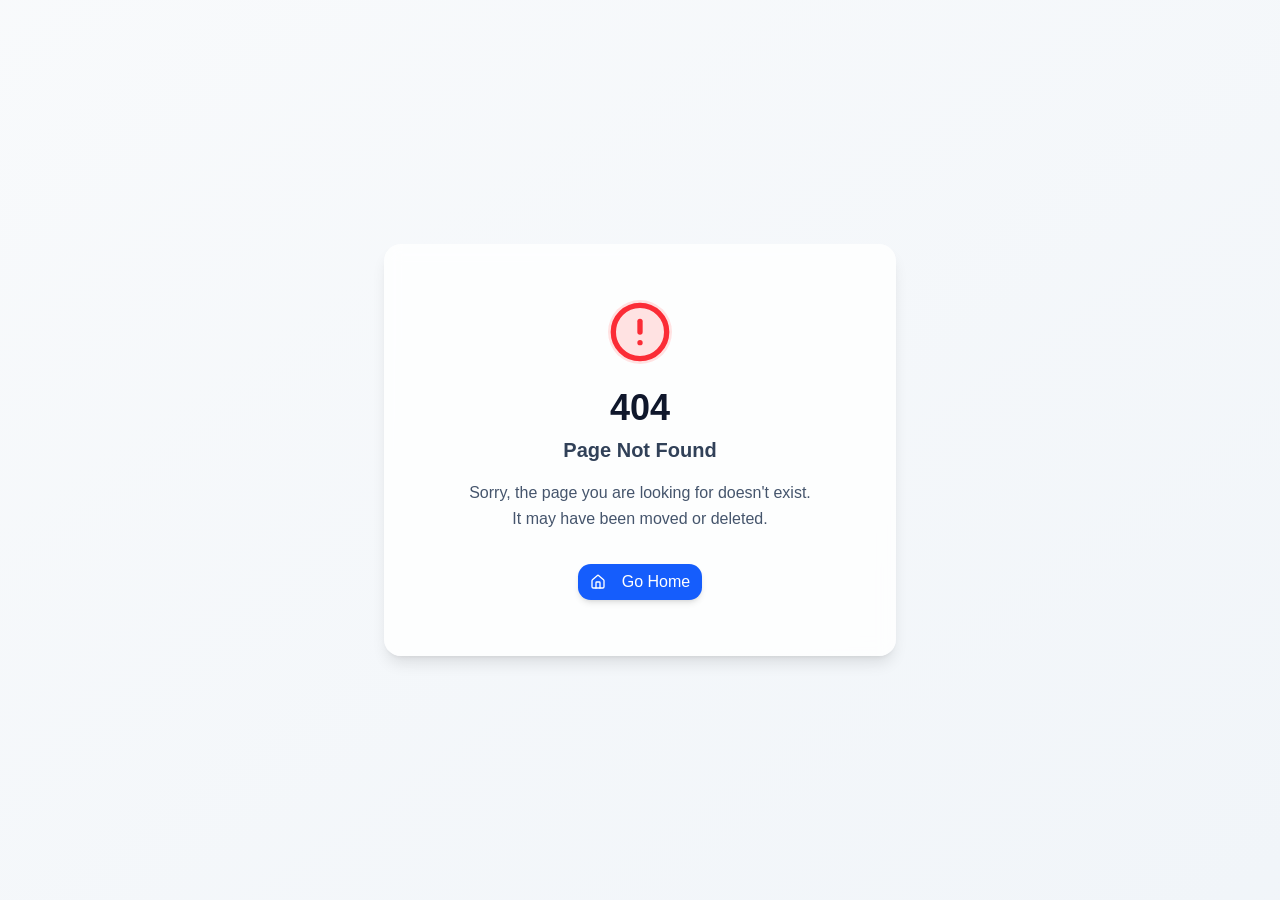
==== commit 782478f7: "Fix Pages subpath asset paths" ====
--- a/site/index.html
+++ b/site/index.html
@@ -9,8 +9,8 @@
     <title>FlowPilot AI Workflow Agent</title>
     <meta name="description" content="AI-powered CRM intake, workflow routing, approvals, and operations visibility." />
 
-    <script type="module" crossorigin src="/assets/index-ZnsG-lVn.js"></script>
-    <link rel="stylesheet" crossorigin href="/assets/index-B0AUZnfq.css">
+    <script type="module" crossorigin src="./assets/index-ZnsG-lVn.js"></script>
+    <link rel="stylesheet" crossorigin href="./assets/index-B0AUZnfq.css">
   </head>
 
   <body>
--- a/site/assets/index-B0AUZnfq.css
+++ b/site/assets/index-B0AUZnfq.css
@@ -0,0 +1 @@
+@import"https://fonts.googleapis.com/css2?family=DM+Sans:wght@400;500;600;700&family=Space+Grotesk:wght@500;600;700&display=swap";@font-face{font-display:block;font-family:KaTeX_AMS;font-style:normal;font-weight:400;src:url(/assets/KaTeX_AMS-Regular-BQhdFMY1.woff2) format("woff2"),url(/assets/KaTeX_AMS-Regular-DMm9YOAa.woff) format("woff"),url(/assets/KaTeX_AMS-Regular-DRggAlZN.ttf) format("truetype")}@font-face{font-display:block;font-family:KaTeX_Caligraphic;font-style:normal;font-weight:700;src:url(/assets/KaTeX_Caligraphic-Bold-Dq_IR9rO.woff2) format("woff2"),url(/assets/KaTeX_Caligraphic-Bold-BEiXGLvX.woff) format("woff"),url(/assets/KaTeX_Caligraphic-Bold-ATXxdsX0.ttf) format("truetype")}@font-face{font-display:block;font-family:KaTeX_Caligraphic;font-style:normal;font-weight:400;src:url(/assets/KaTeX_Caligraphic-Regular-Di6jR-x-.woff2) format("woff2"),url(/assets/KaTeX_Caligraphic-Regular-CTRA-rTL.woff) format("woff"),url(/assets/KaTeX_Caligraphic-Regular-wX97UBjC.ttf) format("truetype")}@font-face{font-display:block;font-family:KaTeX_Fraktur;font-style:normal;font-weight:700;src:url(/assets/KaTeX_Fraktur-Bold-CL6g_b3V.woff2) format("woff2"),url(/assets/KaTeX_Fraktur-Bold-BsDP51OF.woff) format("woff"),url(/assets/KaTeX_Fraktur-Bold-BdnERNNW.ttf) format("truetype")}@font-face{font-display:block;font-family:KaTeX_Fraktur;font-style:normal;font-weight:400;src:url(/assets/KaTeX_Fraktur-Regular-CTYiF6lA.woff2) format("woff2"),url(/assets/KaTeX_Fraktur-Regular-Dxdc4cR9.woff) format("woff"),url(/assets/KaTeX_Fraktur-Regular-CB_wures.ttf) format("truetype")}@font-face{font-display:block;font-family:KaTeX_Main;font-style:normal;font-weight:700;src:url(/assets/KaTeX_Main-Bold-Cx986IdX.woff2) format("woff2"),url(/assets/KaTeX_Main-Bold-Jm3AIy58.woff) format("woff"),url(/assets/KaTeX_Main-Bold-waoOVXN0.ttf) format("truetype")}@font-face{font-display:block;font-family:KaTeX_Main;font-style:italic;font-weight:700;src:url(/assets/KaTeX_Main-BoldItalic-DxDJ3AOS.woff2) format("woff2"),url(/assets/KaTeX_Main-BoldItalic-SpSLRI95.woff) format("woff"),url(/assets/KaTeX_Main-BoldItalic-DzxPMmG6.ttf) format("truetype")}@font-face{font-display:block;font-family:KaTeX_Main;font-style:italic;font-weight:400;src:url(/assets/KaTeX_Main-Italic-NWA7e6Wa.woff2) format("woff2"),url(/assets/KaTeX_Main-Italic-BMLOBm91.woff) format("woff"),url(/assets/KaTeX_Main-Italic-3WenGoN9.ttf) format("truetype")}@font-face{font-display:block;font-family:KaTeX_Main;font-style:normal;font-weight:400;src:url(/assets/KaTeX_Main-Regular-B22Nviop.woff2) format("woff2"),url(/assets/KaTeX_Main-Regular-Dr94JaBh.woff) format("woff"),url(/assets/KaTeX_Main-Regular-ypZvNtVU.ttf) format("truetype")}@font-face{font-display:block;font-family:KaTeX_Math;font-style:italic;font-weight:700;src:url(/assets/KaTeX_Math-BoldItalic-CZnvNsCZ.woff2) format("woff2"),url(/assets/KaTeX_Math-BoldItalic-iY-2wyZ7.woff) format("woff"),url(/assets/KaTeX_Math-BoldItalic-B3XSjfu4.ttf) format("truetype")}@font-face{font-display:block;font-family:KaTeX_Math;font-style:italic;font-weight:400;src:url(/assets/KaTeX_Math-Italic-t53AETM-.woff2) format("woff2"),url(/assets/KaTeX_Math-Italic-DA0__PXp.woff) format("woff"),url(/assets/KaTeX_Math-Italic-flOr_0UB.ttf) format("truetype")}@font-face{font-display:block;font-family:KaTeX_SansSerif;font-style:normal;font-weight:700;src:url(/assets/KaTeX_SansSerif-Bold-D1sUS0GD.woff2) format("woff2"),url(/assets/KaTeX_SansSerif-Bold-DbIhKOiC.woff) format("woff"),url(/assets/KaTeX_SansSerif-Bold-CFMepnvq.ttf) format("truetype")}@font-face{font-display:block;font-family:KaTeX_SansSerif;font-style:italic;font-weight:400;src:url(/assets/KaTeX_SansSerif-Italic-C3H0VqGB.woff2) format("woff2"),url(/assets/KaTeX_SansSerif-Italic-DN2j7dab.woff) format("woff"),url(/assets/KaTeX_SansSerif-Italic-YYjJ1zSn.ttf) format("truetype")}@font-face{font-display:block;font-family:KaTeX_SansSerif;font-style:normal;font-weight:400;src:url(/assets/KaTeX_SansSerif-Regular-DDBCnlJ7.woff2) format("woff2"),url(/assets/KaTeX_SansSerif-Regular-CS6fqUqJ.woff) format("woff"),url(/assets/KaTeX_SansSerif-Regular-BNo7hRIc.ttf) format("truetype")}@font-face{font-display:block;font-family:KaTeX_Script;font-style:normal;font-weight:400;src:url(/assets/KaTeX_Script-Regular-D3wIWfF6.woff2) format("woff2"),url(/assets/KaTeX_Script-Regular-D5yQViql.woff) format("woff"),url(/assets/KaTeX_Script-Regular-C5JkGWo-.ttf) format("truetype")}@font-face{font-display:block;font-family:KaTeX_Size1;font-style:normal;font-weight:400;src:url(/assets/KaTeX_Size1-Regular-mCD8mA8B.woff2) format("woff2"),url(/assets/KaTeX_Size1-Regular-C195tn64.woff) format("woff"),url(/assets/KaTeX_Size1-Regular-Dbsnue_I.ttf) format("truetype")}@font-face{font-display:block;font-family:KaTeX_Size2;font-style:normal;font-weight:400;src:url(/assets/KaTeX_Size2-Regular-Dy4dx90m.woff2) format("woff2"),url(/assets/KaTeX_Size2-Regular-oD1tc_U0.woff) format("woff"),url(/assets/KaTeX_Size2-Regular-B7gKUWhC.ttf) format("truetype")}@font-face{font-display:block;font-family:KaTeX_Size3;font-style:normal;font-weight:400;src:url([data-uri]) format("woff2"),url(/assets/KaTeX_Size3-Regular-CTq5MqoE.woff) format("woff"),url(/assets/KaTeX_Size3-Regular-DgpXs0kz.ttf) format("truetype")}@font-face{font-display:block;font-family:KaTeX_Size4;font-style:normal;font-weight:400;src:url(/assets/KaTeX_Size4-Regular-Dl5lxZxV.woff2) format("woff2"),url(/assets/KaTeX_Size4-Regular-BF-4gkZK.woff) format("woff"),url(/assets/KaTeX_Size4-Regular-DWFBv043.ttf) format("truetype")}@font-face{font-display:block;font-family:KaTeX_Typewriter;font-style:normal;font-weight:400;src:url(/assets/KaTeX_Typewriter-Regular-CO6r4hn1.woff2) format("woff2"),url(/assets/KaTeX_Typewriter-Regular-C0xS9mPB.woff) format("woff"),url(/assets/KaTeX_Typewriter-Regular-D3Ib7_Hf.ttf) format("truetype")}.katex{font: 1.21em KaTeX_Main,Times New Roman,serif;line-height:1.2;text-indent:0;text-rendering:auto}.katex *{-ms-high-contrast-adjust:none!important;border-color:currentColor}.katex .katex-version:after{content:"0.16.25"}.katex .katex-mathml{clip:rect(1px,1px,1px,1px);border:0;height:1px;overflow:hidden;padding:0;position:absolute;width:1px}.katex .katex-html>.newline{display:block}.katex .base{position:relative;white-space:nowrap;width:-webkit-min-content;width:-moz-min-content;width:min-content}.katex .base,.katex .strut{display:inline-block}.katex .textbf{font-weight:700}.katex .textit{font-style:italic}.katex .textrm{font-family:KaTeX_Main}.katex .textsf{font-family:KaTeX_SansSerif}.katex .texttt{font-family:KaTeX_Typewriter}.katex .mathnormal{font-family:KaTeX_Math;font-style:italic}.katex .mathit{font-family:KaTeX_Main;font-style:italic}.katex .mathrm{font-style:normal}.katex .mathbf{font-family:KaTeX_Main;font-weight:700}.katex .boldsymbol{font-family:KaTeX_Math;font-style:italic;font-weight:700}.katex .amsrm,.katex .mathbb,.katex .textbb{font-family:KaTeX_AMS}.katex .mathcal{font-family:KaTeX_Caligraphic}.katex .mathfrak,.katex .textfrak{font-family:KaTeX_Fraktur}.katex .mathboldfrak,.katex .textboldfrak{font-family:KaTeX_Fraktur;font-weight:700}.katex .mathtt{font-family:KaTeX_Typewriter}.katex .mathscr,.katex .textscr{font-family:KaTeX_Script}.katex .mathsf,.katex .textsf{font-family:KaTeX_SansSerif}.katex .mathboldsf,.katex .textboldsf{font-family:KaTeX_SansSerif;font-weight:700}.katex .mathitsf,.katex .mathsfit,.katex .textitsf{font-family:KaTeX_SansSerif;font-style:italic}.katex .mainrm{font-family:KaTeX_Main;font-style:normal}.katex .vlist-t{border-collapse:collapse;display:inline-table;table-layout:fixed}.katex .vlist-r{display:table-row}.katex .vlist{display:table-cell;position:relative;vertical-align:bottom}.katex .vlist>span{display:block;height:0;position:relative}.katex .vlist>span>span{display:inline-block}.katex .vlist>span>.pstrut{overflow:hidden;width:0}.katex .vlist-t2{margin-right:-2px}.katex .vlist-s{display:table-cell;font-size:1px;min-width:2px;vertical-align:bottom;width:2px}.katex .vbox{align-items:baseline;display:inline-flex;flex-direction:column}.katex .hbox{width:100%}.katex .hbox,.katex .thinbox{display:inline-flex;flex-direction:row}.katex .thinbox{max-width:0;width:0}.katex .msupsub{text-align:left}.katex .mfrac>span>span{text-align:center}.katex .mfrac .frac-line{border-bottom-style:solid;display:inline-block;width:100%}.katex .hdashline,.katex .hline,.katex .mfrac .frac-line,.katex .overline .overline-line,.katex .rule,.katex .underline .underline-line{min-height:1px}.katex .mspace{display:inline-block}.katex .clap,.katex .llap,.katex .rlap{position:relative;width:0}.katex .clap>.inner,.katex .llap>.inner,.katex .rlap>.inner{position:absolute}.katex .clap>.fix,.katex .llap>.fix,.katex .rlap>.fix{display:inline-block}.katex .llap>.inner{right:0}.katex .clap>.inner,.katex .rlap>.inner{left:0}.katex .clap>.inner>span{margin-left:-50%;margin-right:50%}.katex .rule{border:0 solid;display:inline-block;position:relative}.katex .hline,.katex .overline .overline-line,.katex .underline .underline-line{border-bottom-style:solid;display:inline-block;width:100%}.katex .hdashline{border-bottom-style:dashed;display:inline-block;width:100%}.katex .sqrt>.root{margin-left:.2777777778em;margin-right:-.5555555556em}.katex .fontsize-ensurer.reset-size1.size1,.katex .sizing.reset-size1.size1{font-size:1em}.katex .fontsize-ensurer.reset-size1.size2,.katex .sizing.reset-size1.size2{font-size:1.2em}.katex .fontsize-ensurer.reset-size1.size3,.katex .sizing.reset-size1.size3{font-size:1.4em}.katex .fontsize-ensurer.reset-size1.size4,.katex .sizing.reset-size1.size4{font-size:1.6em}.katex .fontsize-ensurer.reset-size1.size5,.katex .sizing.reset-size1.size5{font-size:1.8em}.katex .fontsize-ensurer.reset-size1.size6,.katex .sizing.reset-size1.size6{font-size:2em}.katex .fontsize-ensurer.reset-size1.size7,.katex .sizing.reset-size1.size7{font-size:2.4em}.katex .fontsize-ensurer.reset-size1.size8,.katex .sizing.reset-size1.size8{font-size:2.88em}.katex .fontsize-ensurer.reset-size1.size9,.katex .sizing.reset-size1.size9{font-size:3.456em}.katex .fontsize-ensurer.reset-size1.size10,.katex .sizing.reset-size1.size10{font-size:4.148em}.katex .fontsize-ensurer.reset-size1.size11,.katex .sizing.reset-size1.size11{font-size:4.976em}.katex .fontsize-ensurer.reset-size2.size1,.katex .sizing.reset-size2.size1{font-size:.8333333333em}.katex .fontsize-ensurer.reset-size2.size2,.katex .sizing.reset-size2.size2{font-size:1em}.katex .fontsize-ensurer.reset-size2.size3,.katex .sizing.reset-size2.size3{font-size:1.1666666667em}.katex .fontsize-ensurer.reset-size2.size4,.katex .sizing.reset-size2.size4{font-size:1.3333333333em}.katex .fontsize-ensurer.reset-size2.size5,.katex .sizing.reset-size2.size5{font-size:1.5em}.katex .fontsize-ensurer.reset-size2.size6,.katex .sizing.reset-size2.size6{font-size:1.6666666667em}.katex .fontsize-ensurer.reset-size2.size7,.katex .sizing.reset-size2.size7{font-size:2em}.katex .fontsize-ensurer.reset-size2.size8,.katex .sizing.reset-size2.size8{font-size:2.4em}.katex .fontsize-ensurer.reset-size2.size9,.katex .sizing.reset-size2.size9{font-size:2.88em}.katex .fontsize-ensurer.reset-size2.size10,.katex .sizing.reset-size2.size10{font-size:3.4566666667em}.katex .fontsize-ensurer.reset-size2.size11,.katex .sizing.reset-size2.size11{font-size:4.1466666667em}.katex .fontsize-ensurer.reset-size3.size1,.katex .sizing.reset-size3.size1{font-size:.7142857143em}.katex .fontsize-ensurer.reset-size3.size2,.katex .sizing.reset-size3.size2{font-size:.8571428571em}.katex .fontsize-ensurer.reset-size3.size3,.katex .sizing.reset-size3.size3{font-size:1em}.katex .fontsize-ensurer.reset-size3.size4,.katex .sizing.reset-size3.size4{font-size:1.1428571429em}.katex .fontsize-ensurer.reset-size3.size5,.katex .sizing.reset-size3.size5{font-size:1.2857142857em}.katex .fontsize-ensurer.reset-size3.size6,.katex .sizing.reset-size3.size6{font-size:1.4285714286em}.katex .fontsize-ensurer.reset-size3.size7,.katex .sizing.reset-size3.size7{font-size:1.7142857143em}.katex .fontsize-ensurer.reset-size3.size8,.katex .sizing.reset-size3.size8{font-size:2.0571428571em}.katex .fontsize-ensurer.reset-size3.size9,.katex .sizing.reset-size3.size9{font-size:2.4685714286em}.katex .fontsize-ensurer.reset-size3.size10,.katex .sizing.reset-size3.size10{font-size:2.9628571429em}.katex .fontsize-ensurer.reset-size3.size11,.katex .sizing.reset-size3.size11{font-size:3.5542857143em}.katex .fontsize-ensurer.reset-size4.size1,.katex .sizing.reset-size4.size1{font-size:.625em}.katex .fontsize-ensurer.reset-size4.size2,.katex .sizing.reset-size4.size2{font-size:.75em}.katex .fontsize-ensurer.reset-size4.size3,.katex .sizing.reset-size4.size3{font-size:.875em}.katex .fontsize-ensurer.reset-size4.size4,.katex .sizing.reset-size4.size4{font-size:1em}.katex .fontsize-ensurer.reset-size4.size5,.katex .sizing.reset-size4.size5{font-size:1.125em}.katex .fontsize-ensurer.reset-size4.size6,.katex .sizing.reset-size4.size6{font-size:1.25em}.katex .fontsize-ensurer.reset-size4.size7,.katex .sizing.reset-size4.size7{font-size:1.5em}.katex .fontsize-ensurer.reset-size4.size8,.katex .sizing.reset-size4.size8{font-size:1.8em}.katex .fontsize-ensurer.reset-size4.size9,.katex .sizing.reset-size4.size9{font-size:2.16em}.katex .fontsize-ensurer.reset-size4.size10,.katex .sizing.reset-size4.size10{font-size:2.5925em}.katex .fontsize-ensurer.reset-size4.size11,.katex .sizing.reset-size4.size11{font-size:3.11em}.katex .fontsize-ensurer.reset-size5.size1,.katex .sizing.reset-size5.size1{font-size:.5555555556em}.katex .fontsize-ensurer.reset-size5.size2,.katex .sizing.reset-size5.size2{font-size:.6666666667em}.katex .fontsize-ensurer.reset-size5.size3,.katex .sizing.reset-size5.size3{font-size:.7777777778em}.katex .fontsize-ensurer.reset-size5.size4,.katex .sizing.reset-size5.size4{font-size:.8888888889em}.katex .fontsize-ensurer.reset-size5.size5,.katex .sizing.reset-size5.size5{font-size:1em}.katex .fontsize-ensurer.reset-size5.size6,.katex .sizing.reset-size5.size6{font-size:1.1111111111em}.katex .fontsize-ensurer.reset-size5.size7,.katex .sizing.reset-size5.size7{font-size:1.3333333333em}.katex .fontsize-ensurer.reset-size5.size8,.katex .sizing.reset-size5.size8{font-size:1.6em}.katex .fontsize-ensurer.reset-size5.size9,.katex .sizing.reset-size5.size9{font-size:1.92em}.katex .fontsize-ensurer.reset-size5.size10,.katex .sizing.reset-size5.size10{font-size:2.3044444444em}.katex .fontsize-ensurer.reset-size5.size11,.katex .sizing.reset-size5.size11{font-size:2.7644444444em}.katex .fontsize-ensurer.reset-size6.size1,.katex .sizing.reset-size6.size1{font-size:.5em}.katex .fontsize-ensurer.reset-size6.size2,.katex .sizing.reset-size6.size2{font-size:.6em}.katex .fontsize-ensurer.reset-size6.size3,.katex .sizing.reset-size6.size3{font-size:.7em}.katex .fontsize-ensurer.reset-size6.size4,.katex .sizing.reset-size6.size4{font-size:.8em}.katex .fontsize-ensurer.reset-size6.size5,.katex .sizing.reset-size6.size5{font-size:.9em}.katex .fontsize-ensurer.reset-size6.size6,.katex .sizing.reset-size6.size6{font-size:1em}.katex .fontsize-ensurer.reset-size6.size7,.katex .sizing.reset-size6.size7{font-size:1.2em}.katex .fontsize-ensurer.reset-size6.size8,.katex .sizing.reset-size6.size8{font-size:1.44em}.katex .fontsize-ensurer.reset-size6.size9,.katex .sizing.reset-size6.size9{font-size:1.728em}.katex .fontsize-ensurer.reset-size6.size10,.katex .sizing.reset-size6.size10{font-size:2.074em}.katex .fontsize-ensurer.reset-size6.size11,.katex .sizing.reset-size6.size11{font-size:2.488em}.katex .fontsize-ensurer.reset-size7.size1,.katex .sizing.reset-size7.size1{font-size:.4166666667em}.katex .fontsize-ensurer.reset-size7.size2,.katex .sizing.reset-size7.size2{font-size:.5em}.katex .fontsize-ensurer.reset-size7.size3,.katex .sizing.reset-size7.size3{font-size:.5833333333em}.katex .fontsize-ensurer.reset-size7.size4,.katex .sizing.reset-size7.size4{font-size:.6666666667em}.katex .fontsize-ensurer.reset-size7.size5,.katex .sizing.reset-size7.size5{font-size:.75em}.katex .fontsize-ensurer.reset-size7.size6,.katex .sizing.reset-size7.size6{font-size:.8333333333em}.katex .fontsize-ensurer.reset-size7.size7,.katex .sizing.reset-size7.size7{font-size:1em}.katex .fontsize-ensurer.reset-size7.size8,.katex .sizing.reset-size7.size8{font-size:1.2em}.katex .fontsize-ensurer.reset-size7.size9,.katex .sizing.reset-size7.size9{font-size:1.44em}.katex .fontsize-ensurer.reset-size7.size10,.katex .sizing.reset-size7.size10{font-size:1.7283333333em}.katex .fontsize-ensurer.reset-size7.size11,.katex .sizing.reset-size7.size11{font-size:2.0733333333em}.katex .fontsize-ensurer.reset-size8.size1,.katex .sizing.reset-size8.size1{font-size:.3472222222em}.katex .fontsize-ensurer.reset-size8.size2,.katex .sizing.reset-size8.size2{font-size:.4166666667em}.katex .fontsize-ensurer.reset-size8.size3,.katex .sizing.reset-size8.size3{font-size:.4861111111em}.katex .fontsize-ensurer.reset-size8.size4,.katex .sizing.reset-size8.size4{font-size:.5555555556em}.katex .fontsize-ensurer.reset-size8.size5,.katex .sizing.reset-size8.size5{font-size:.625em}.katex .fontsize-ensurer.reset-size8.size6,.katex .sizing.reset-size8.size6{font-size:.6944444444em}.katex .fontsize-ensurer.reset-size8.size7,.katex .sizing.reset-size8.size7{font-size:.8333333333em}.katex .fontsize-ensurer.reset-size8.size8,.katex .sizing.reset-size8.size8{font-size:1em}.katex .fontsize-ensurer.reset-size8.size9,.katex .sizing.reset-size8.size9{font-size:1.2em}.katex .fontsize-ensurer.reset-size8.size10,.katex .sizing.reset-size8.size10{font-size:1.4402777778em}.katex .fontsize-ensurer.reset-size8.size11,.katex .sizing.reset-size8.size11{font-size:1.7277777778em}.katex .fontsize-ensurer.reset-size9.size1,.katex .sizing.reset-size9.size1{font-size:.2893518519em}.katex .fontsize-ensurer.reset-size9.size2,.katex .sizing.reset-size9.size2{font-size:.3472222222em}.katex .fontsize-ensurer.reset-size9.size3,.katex .sizing.reset-size9.size3{font-size:.4050925926em}.katex .fontsize-ensurer.reset-size9.size4,.katex .sizing.reset-size9.size4{font-size:.462962963em}.katex .fontsize-ensurer.reset-size9.size5,.katex .sizing.reset-size9.size5{font-size:.5208333333em}.katex .fontsize-ensurer.reset-size9.size6,.katex .sizing.reset-size9.size6{font-size:.5787037037em}.katex .fontsize-ensurer.reset-size9.size7,.katex .sizing.reset-size9.size7{font-size:.6944444444em}.katex .fontsize-ensurer.reset-size9.size8,.katex .sizing.reset-size9.size8{font-size:.8333333333em}.katex .fontsize-ensurer.reset-size9.size9,.katex .sizing.reset-size9.size9{font-size:1em}.katex .fontsize-ensurer.reset-size9.size10,.katex .sizing.reset-size9.size10{font-size:1.2002314815em}.katex .fontsize-ensurer.reset-size9.size11,.katex .sizing.reset-size9.size11{font-size:1.4398148148em}.katex .fontsize-ensurer.reset-size10.size1,.katex .sizing.reset-size10.size1{font-size:.2410800386em}.katex .fontsize-ensurer.reset-size10.size2,.katex .sizing.reset-size10.size2{font-size:.2892960463em}.katex .fontsize-ensurer.reset-size10.size3,.katex .sizing.reset-size10.size3{font-size:.337512054em}.katex .fontsize-ensurer.reset-size10.size4,.katex .sizing.reset-size10.size4{font-size:.3857280617em}.katex .fontsize-ensurer.reset-size10.size5,.katex .sizing.reset-size10.size5{font-size:.4339440694em}.katex .fontsize-ensurer.reset-size10.size6,.katex .sizing.reset-size10.size6{font-size:.4821600771em}.katex .fontsize-ensurer.reset-size10.size7,.katex .sizing.reset-size10.size7{font-size:.5785920926em}.katex .fontsize-ensurer.reset-size10.size8,.katex .sizing.reset-size10.size8{font-size:.6943105111em}.katex .fontsize-ensurer.reset-size10.size9,.katex .sizing.reset-size10.size9{font-size:.8331726133em}.katex .fontsize-ensurer.reset-size10.size10,.katex .sizing.reset-size10.size10{font-size:1em}.katex .fontsize-ensurer.reset-size10.size11,.katex .sizing.reset-size10.size11{font-size:1.1996142719em}.katex .fontsize-ensurer.reset-size11.size1,.katex .sizing.reset-size11.size1{font-size:.2009646302em}.katex .fontsize-ensurer.reset-size11.size2,.katex .sizing.reset-size11.size2{font-size:.2411575563em}.katex .fontsize-ensurer.reset-size11.size3,.katex .sizing.reset-size11.size3{font-size:.2813504823em}.katex .fontsize-ensurer.reset-size11.size4,.katex .sizing.reset-size11.size4{font-size:.3215434084em}.katex .fontsize-ensurer.reset-size11.size5,.katex .sizing.reset-size11.size5{font-size:.3617363344em}.katex .fontsize-ensurer.reset-size11.size6,.katex .sizing.reset-size11.size6{font-size:.4019292605em}.katex .fontsize-ensurer.reset-size11.size7,.katex .sizing.reset-size11.size7{font-size:.4823151125em}.katex .fontsize-ensurer.reset-size11.size8,.katex .sizing.reset-size11.size8{font-size:.578778135em}.katex .fontsize-ensurer.reset-size11.size9,.katex .sizing.reset-size11.size9{font-size:.6945337621em}.katex .fontsize-ensurer.reset-size11.size10,.katex .sizing.reset-size11.size10{font-size:.8336012862em}.katex .fontsize-ensurer.reset-size11.size11,.katex .sizing.reset-size11.size11{font-size:1em}.katex .delimsizing.size1{font-family:KaTeX_Size1}.katex .delimsizing.size2{font-family:KaTeX_Size2}.katex .delimsizing.size3{font-family:KaTeX_Size3}.katex .delimsizing.size4{font-family:KaTeX_Size4}.katex .delimsizing.mult .delim-size1>span{font-family:KaTeX_Size1}.katex .delimsizing.mult .delim-size4>span{font-family:KaTeX_Size4}.katex .nulldelimiter{display:inline-block;width:.12em}.katex .delimcenter,.katex .op-symbol{position:relative}.katex .op-symbol.small-op{font-family:KaTeX_Size1}.katex .op-symbol.large-op{font-family:KaTeX_Size2}.katex .accent>.vlist-t,.katex .op-limits>.vlist-t{text-align:center}.katex .accent .accent-body{position:relative}.katex .accent .accent-body:not(.accent-full){width:0}.katex .overlay{display:block}.katex .mtable .vertical-separator{display:inline-block;min-width:1px}.katex .mtable .arraycolsep{display:inline-block}.katex .mtable .col-align-c>.vlist-t{text-align:center}.katex .mtable .col-align-l>.vlist-t{text-align:left}.katex .mtable .col-align-r>.vlist-t{text-align:right}.katex .svg-align{text-align:left}.katex svg{fill:currentColor;stroke:currentColor;fill-rule:nonzero;fill-opacity:1;stroke-width:1;stroke-linecap:butt;stroke-linejoin:miter;stroke-miterlimit:4;stroke-dasharray:none;stroke-dashoffset:0;stroke-opacity:1;display:block;height:inherit;position:absolute;width:100%}.katex svg path{stroke:none}.katex img{border-style:none;max-height:none;max-width:none;min-height:0;min-width:0}.katex .stretchy{display:block;overflow:hidden;position:relative;width:100%}.katex .stretchy:after,.katex .stretchy:before{content:""}.katex .hide-tail{overflow:hidden;position:relative;width:100%}.katex .halfarrow-left{left:0;overflow:hidden;position:absolute;width:50.2%}.katex .halfarrow-right{overflow:hidden;position:absolute;right:0;width:50.2%}.katex .brace-left{left:0;overflow:hidden;position:absolute;width:25.1%}.katex .brace-center{left:25%;overflow:hidden;position:absolute;width:50%}.katex .brace-right{overflow:hidden;position:absolute;right:0;width:25.1%}.katex .x-arrow-pad{padding:0 .5em}.katex .cd-arrow-pad{padding:0 .55556em 0 .27778em}.katex .mover,.katex .munder,.katex .x-arrow{text-align:center}.katex .boxpad{padding:0 .3em}.katex .fbox,.katex .fcolorbox{border:.04em solid;box-sizing:border-box}.katex .cancel-pad{padding:0 .2em}.katex .cancel-lap{margin-left:-.2em;margin-right:-.2em}.katex .sout{border-bottom-style:solid;border-bottom-width:.08em}.katex .angl{border-right:.049em solid;border-top:.049em solid;box-sizing:border-box;margin-right:.03889em}.katex .anglpad{padding:0 .03889em}.katex .eqn-num:before{content:"(" counter(katexEqnNo) ")";counter-increment:katexEqnNo}.katex .mml-eqn-num:before{content:"(" counter(mmlEqnNo) ")";counter-increment:mmlEqnNo}.katex .mtr-glue{width:50%}.katex .cd-vert-arrow{display:inline-block;position:relative}.katex .cd-label-left{display:inline-block;position:absolute;right:calc(50% + .3em);text-align:left}.katex .cd-label-right{display:inline-block;left:calc(50% + .3em);position:absolute;text-align:right}.katex-display{display:block;margin:1em 0;text-align:center}.katex-display>.katex{display:block;text-align:center;white-space:nowrap}.katex-display>.katex>.katex-html{display:block;position:relative}.katex-display>.katex>.katex-html>.tag{position:absolute;right:0}.katex-display.leqno>.katex>.katex-html>.tag{left:0;right:auto}.katex-display.fleqn>.katex{padding-left:2em;text-align:left}body{counter-reset:katexEqnNo mmlEqnNo}@layer components;/*! tailwindcss v4.1.14 | MIT License | https://tailwindcss.com */@layer properties{@supports (((-webkit-hyphens:none)) and (not (margin-trim:inline))) or ((-moz-orient:inline) and (not (color:rgb(from red r g b)))){*,:before,:after,::backdrop{--tw-translate-x:0;--tw-translate-y:0;--tw-translate-z:0;--tw-rotate-x:initial;--tw-rotate-y:initial;--tw-rotate-z:initial;--tw-skew-x:initial;--tw-skew-y:initial;--tw-space-y-reverse:0;--tw-space-x-reverse:0;--tw-divide-y-reverse:0;--tw-border-style:solid;--tw-gradient-position:initial;--tw-gradient-from:#0000;--tw-gradient-via:#0000;--tw-gradient-to:#0000;--tw-gradient-stops:initial;--tw-gradient-via-stops:initial;--tw-gradient-from-position:0%;--tw-gradient-via-position:50%;--tw-gradient-to-position:100%;--tw-leading:initial;--tw-font-weight:initial;--tw-tracking:initial;--tw-ordinal:initial;--tw-slashed-zero:initial;--tw-numeric-figure:initial;--tw-numeric-spacing:initial;--tw-numeric-fraction:initial;--tw-shadow:0 0 #0000;--tw-shadow-color:initial;--tw-shadow-alpha:100%;--tw-inset-shadow:0 0 #0000;--tw-inset-shadow-color:initial;--tw-inset-shadow-alpha:100%;--tw-ring-color:initial;--tw-ring-shadow:0 0 #0000;--tw-inset-ring-color:initial;--tw-inset-ring-shadow:0 0 #0000;--tw-ring-inset:initial;--tw-ring-offset-width:0px;--tw-ring-offset-color:#fff;--tw-ring-offset-shadow:0 0 #0000;--tw-outline-style:solid;--tw-blur:initial;--tw-brightness:initial;--tw-contrast:initial;--tw-grayscale:initial;--tw-hue-rotate:initial;--tw-invert:initial;--tw-opacity:initial;--tw-saturate:initial;--tw-sepia:initial;--tw-drop-shadow:initial;--tw-drop-shadow-color:initial;--tw-drop-shadow-alpha:100%;--tw-drop-shadow-size:initial;--tw-backdrop-blur:initial;--tw-backdrop-brightness:initial;--tw-backdrop-contrast:initial;--tw-backdrop-grayscale:initial;--tw-backdrop-hue-rotate:initial;--tw-backdrop-invert:initial;--tw-backdrop-opacity:initial;--tw-backdrop-saturate:initial;--tw-backdrop-sepia:initial;--tw-duration:initial;--tw-ease:initial;--tw-content:"";--tw-animation-delay:0s;--tw-animation-direction:normal;--tw-animation-duration:initial;--tw-animation-fill-mode:none;--tw-animation-iteration-count:1;--tw-enter-blur:0;--tw-enter-opacity:1;--tw-enter-rotate:0;--tw-enter-scale:1;--tw-enter-translate-x:0;--tw-enter-translate-y:0;--tw-exit-blur:0;--tw-exit-opacity:1;--tw-exit-rotate:0;--tw-exit-scale:1;--tw-exit-translate-x:0;--tw-exit-translate-y:0}}}@layer theme{:root,:host{--font-mono:ui-monospace,SFMono-Regular,Menlo,Monaco,Consolas,"Liberation Mono","Courier New",monospace;--color-red-50:oklch(97.1% .013 17.38);--color-red-100:oklch(93.6% .032 17.717);--color-red-200:oklch(88.5% .062 18.334);--color-red-500:oklch(63.7% .237 25.331);--color-red-800:oklch(44.4% .177 26.899);--color-orange-50:oklch(98% .016 73.684);--color-orange-700:oklch(55.3% .195 38.402);--color-amber-50:oklch(98.7% .022 95.277);--color-amber-100:oklch(96.2% .059 95.617);--color-amber-200:oklch(92.4% .12 95.746);--color-amber-600:oklch(66.6% .179 58.318);--color-amber-700:oklch(55.5% .163 48.998);--color-amber-800:oklch(47.3% .137 46.201);--color-emerald-50:oklch(97.9% .021 166.113);--color-emerald-100:oklch(95% .052 163.051);--color-emerald-200:oklch(90.5% .093 164.15);--color-emerald-400:oklch(76.5% .177 163.223);--color-emerald-500:oklch(69.6% .17 162.48);--color-emerald-600:oklch(59.6% .145 163.225);--color-emerald-700:oklch(50.8% .118 165.612);--color-emerald-800:oklch(43.2% .095 166.913);--color-emerald-950:oklch(26.2% .051 172.552);--color-teal-50:oklch(98.4% .014 180.72);--color-teal-200:oklch(91% .096 180.426);--color-teal-700:oklch(51.1% .096 186.391);--color-teal-800:oklch(43.7% .078 188.216);--color-cyan-50:oklch(98.4% .019 200.873);--color-cyan-100:oklch(95.6% .045 203.388);--color-cyan-200:oklch(91.7% .08 205.041);--color-cyan-300:oklch(86.5% .127 207.078);--color-cyan-400:oklch(78.9% .154 211.53);--color-cyan-500:oklch(71.5% .143 215.221);--color-cyan-600:oklch(60.9% .126 221.723);--color-cyan-700:oklch(52% .105 223.128);--color-blue-50:oklch(97% .014 254.604);--color-blue-200:oklch(88.2% .059 254.128);--color-blue-600:oklch(54.6% .245 262.881);--color-blue-700:oklch(48.8% .243 264.376);--color-indigo-50:oklch(96.2% .018 272.314);--color-indigo-100:oklch(93% .034 272.788);--color-indigo-500:oklch(58.5% .233 277.117);--color-indigo-600:oklch(51.1% .262 276.966);--color-indigo-700:oklch(45.7% .24 277.023);--color-violet-50:oklch(96.9% .016 293.756);--color-violet-100:oklch(94.3% .029 294.588);--color-violet-200:oklch(89.4% .057 293.283);--color-violet-300:oklch(81.1% .111 293.571);--color-violet-600:oklch(54.1% .281 293.009);--color-violet-700:oklch(49.1% .27 292.581);--color-violet-800:oklch(43.2% .232 292.759);--color-violet-900:oklch(38% .189 293.745);--color-rose-50:oklch(96.9% .015 12.422);--color-rose-100:oklch(94.1% .03 12.58);--color-rose-200:oklch(89.2% .058 10.001);--color-rose-600:oklch(58.6% .253 17.585);--color-rose-700:oklch(51.4% .222 16.935);--color-slate-50:oklch(98.4% .003 247.858);--color-slate-100:oklch(96.8% .007 247.896);--color-slate-200:oklch(92.9% .013 255.508);--color-slate-300:oklch(86.9% .022 252.894);--color-slate-400:oklch(70.4% .04 256.788);--color-slate-500:oklch(55.4% .046 257.417);--color-slate-600:oklch(44.6% .043 257.281);--color-slate-700:oklch(37.2% .044 257.287);--color-slate-800:oklch(27.9% .041 260.031);--color-slate-900:oklch(20.8% .042 265.755);--color-slate-950:oklch(12.9% .042 264.695);--color-black:#000;--color-white:#fff;--spacing:.25rem;--container-xs:20rem;--container-sm:24rem;--container-lg:32rem;--container-xl:36rem;--container-2xl:42rem;--container-3xl:48rem;--container-6xl:72rem;--container-7xl:80rem;--text-xs:.75rem;--text-xs--line-height:calc(1/.75);--text-sm:.875rem;--text-sm--line-height:calc(1.25/.875);--text-base:1rem;--text-base--line-height: 1.5 ;--text-lg:1.125rem;--text-lg--line-height:calc(1.75/1.125);--text-xl:1.25rem;--text-xl--line-height:calc(1.75/1.25);--text-2xl:1.5rem;--text-2xl--line-height:calc(2/1.5);--text-3xl:1.875rem;--text-3xl--line-height: 1.2 ;--text-4xl:2.25rem;--text-4xl--line-height:calc(2.5/2.25);--text-5xl:3rem;--text-5xl--line-height:1;--font-weight-normal:400;--font-weight-medium:500;--font-weight-semibold:600;--font-weight-bold:700;--tracking-tight:-.025em;--tracking-wide:.025em;--tracking-wider:.05em;--tracking-widest:.1em;--leading-snug:1.375;--leading-normal:1.5;--leading-relaxed:1.625;--radius-xs:.125rem;--radius-2xl:1rem;--radius-3xl:1.5rem;--ease-in-out:cubic-bezier(.4,0,.2,1);--animate-spin:spin 1s linear infinite;--animate-pulse:pulse 2s cubic-bezier(.4,0,.6,1)infinite;--blur-sm:8px;--blur-2xl:40px;--blur-3xl:64px;--aspect-video:16/9;--default-transition-duration:.15s;--default-transition-timing-function:cubic-bezier(.4,0,.2,1);--default-font-family:"DM Sans",sans-serif;--default-mono-font-family:var(--font-mono);--color-border:var(--border)}}@layer base{*,:after,:before,::backdrop{box-sizing:border-box;border:0 solid;margin:0;padding:0}::file-selector-button{box-sizing:border-box;border:0 solid;margin:0;padding:0}html,:host{-webkit-text-size-adjust:100%;tab-size:4;line-height:1.5;font-family:var(--default-font-family,ui-sans-serif,system-ui,sans-serif,"Apple Color Emoji","Segoe UI Emoji","Segoe UI Symbol","Noto Color Emoji");font-feature-settings:var(--default-font-feature-settings,normal);font-variation-settings:var(--default-font-variation-settings,normal);-webkit-tap-highlight-color:transparent}hr{height:0;color:inherit;border-top-width:1px}abbr:where([title]){-webkit-text-decoration:underline dotted;text-decoration:underline dotted}h1,h2,h3,h4,h5,h6{font-size:inherit;font-weight:inherit}a{color:inherit;-webkit-text-decoration:inherit;text-decoration:inherit}b,strong{font-weight:bolder}code,kbd,samp,pre{font-family:var(--default-mono-font-family,ui-monospace,SFMono-Regular,Menlo,Monaco,Consolas,"Liberation Mono","Courier New",monospace);font-feature-settings:var(--default-mono-font-feature-settings,normal);font-variation-settings:var(--default-mono-font-variation-settings,normal);font-size:1em}small{font-size:80%}sub,sup{vertical-align:baseline;font-size:75%;line-height:0;position:relative}sub{bottom:-.25em}sup{top:-.5em}table{text-indent:0;border-color:inherit;border-collapse:collapse}:-moz-focusring{outline:auto}progress{vertical-align:baseline}summary{display:list-item}ol,ul,menu{list-style:none}img,svg,video,canvas,audio,iframe,embed,object{vertical-align:middle;display:block}img,video{max-width:100%;height:auto}button,input,select,optgroup,textarea{font:inherit;font-feature-settings:inherit;font-variation-settings:inherit;letter-spacing:inherit;color:inherit;opacity:1;background-color:#0000;border-radius:0}::file-selector-button{font:inherit;font-feature-settings:inherit;font-variation-settings:inherit;letter-spacing:inherit;color:inherit;opacity:1;background-color:#0000;border-radius:0}:where(select:is([multiple],[size])) optgroup{font-weight:bolder}:where(select:is([multiple],[size])) optgroup option{padding-inline-start:20px}::file-selector-button{margin-inline-end:4px}::placeholder{opacity:1}@supports (not ((-webkit-appearance:-apple-pay-button))) or (contain-intrinsic-size:1px){::placeholder{color:currentColor}@supports (color:color-mix(in lab,red,red)){::placeholder{color:color-mix(in oklab,currentcolor 50%,transparent)}}}textarea{resize:vertical}::-webkit-search-decoration{-webkit-appearance:none}::-webkit-date-and-time-value{min-height:1lh;text-align:inherit}::-webkit-datetime-edit{display:inline-flex}::-webkit-datetime-edit-fields-wrapper{padding:0}::-webkit-datetime-edit{padding-block:0}::-webkit-datetime-edit-year-field{padding-block:0}::-webkit-datetime-edit-month-field{padding-block:0}::-webkit-datetime-edit-day-field{padding-block:0}::-webkit-datetime-edit-hour-field{padding-block:0}::-webkit-datetime-edit-minute-field{padding-block:0}::-webkit-datetime-edit-second-field{padding-block:0}::-webkit-datetime-edit-millisecond-field{padding-block:0}::-webkit-datetime-edit-meridiem-field{padding-block:0}::-webkit-calendar-picker-indicator{line-height:1}:-moz-ui-invalid{box-shadow:none}button,input:where([type=button],[type=reset],[type=submit]){appearance:button}::file-selector-button{appearance:button}::-webkit-inner-spin-button{height:auto}::-webkit-outer-spin-button{height:auto}[hidden]:where(:not([hidden=until-found])){display:none!important}}@layer utilities{.\@container\/card-header{container:card-header/inline-size}.\@container\/field-group{container:field-group/inline-size}.pointer-events-none{pointer-events:none}.invisible{visibility:hidden}.sr-only{clip-path:inset(50%);white-space:nowrap;border-width:0;width:1px;height:1px;margin:-1px;padding:0;position:absolute;overflow:hidden}.absolute{position:absolute}.fixed{position:fixed}.relative{position:relative}.static{position:static}.sticky{position:sticky}.inset-0{inset:calc(var(--spacing)*0)}.inset-x-0{inset-inline:calc(var(--spacing)*0)}.inset-y-0{inset-block:calc(var(--spacing)*0)}.-top-12{top:calc(var(--spacing)*-12)}.-top-24{top:calc(var(--spacing)*-24)}.top-0{top:calc(var(--spacing)*0)}.top-1\.5{top:calc(var(--spacing)*1.5)}.top-1\/2{top:50%}.top-3\.5{top:calc(var(--spacing)*3.5)}.top-4{top:calc(var(--spacing)*4)}.top-\[1px\]{top:1px}.top-\[50\%\]{top:50%}.top-\[60\%\]{top:60%}.top-full{top:100%}.-right-12{right:calc(var(--spacing)*-12)}.-right-20{right:calc(var(--spacing)*-20)}.right-0{right:calc(var(--spacing)*0)}.right-1{right:calc(var(--spacing)*1)}.right-2{right:calc(var(--spacing)*2)}.right-3{right:calc(var(--spacing)*3)}.right-4{right:calc(var(--spacing)*4)}.-bottom-12{bottom:calc(var(--spacing)*-12)}.bottom-0{bottom:calc(var(--spacing)*0)}.bottom-4{bottom:calc(var(--spacing)*4)}.-left-12{left:calc(var(--spacing)*-12)}.left-0{left:calc(var(--spacing)*0)}.left-1\/2{left:50%}.left-2{left:calc(var(--spacing)*2)}.left-4{left:calc(var(--spacing)*4)}.left-\[50\%\]{left:50%}.isolate{isolation:isolate}.z-10{z-index:10}.z-20{z-index:20}.z-40{z-index:40}.z-50{z-index:50}.z-\[1\]{z-index:1}.order-first{order:-9999}.order-last{order:9999}.col-start-2{grid-column-start:2}.row-span-2{grid-row:span 2/span 2}.row-start-1{grid-row-start:1}.container{width:100%}@media (min-width:40rem){.container{max-width:40rem}}@media (min-width:48rem){.container{max-width:48rem}}@media (min-width:64rem){.container{max-width:64rem}}@media (min-width:80rem){.container{max-width:80rem}}@media (min-width:96rem){.container{max-width:96rem}}.\!m-0{margin:calc(var(--spacing)*0)!important}.-mx-1{margin-inline:calc(var(--spacing)*-1)}.mx-2{margin-inline:calc(var(--spacing)*2)}.mx-3\.5{margin-inline:calc(var(--spacing)*3.5)}.mx-4{margin-inline:calc(var(--spacing)*4)}.mx-auto{margin-inline:auto}.-my-2{margin-block:calc(var(--spacing)*-2)}.my-0{margin-block:calc(var(--spacing)*0)}.my-0\.5{margin-block:calc(var(--spacing)*.5)}.my-1{margin-block:calc(var(--spacing)*1)}.-mt-4{margin-top:calc(var(--spacing)*-4)}.mt-0\.5{margin-top:calc(var(--spacing)*.5)}.mt-1{margin-top:calc(var(--spacing)*1)}.mt-1\.5{margin-top:calc(var(--spacing)*1.5)}.mt-2{margin-top:calc(var(--spacing)*2)}.mt-3{margin-top:calc(var(--spacing)*3)}.mt-4{margin-top:calc(var(--spacing)*4)}.mt-7{margin-top:calc(var(--spacing)*7)}.mt-12{margin-top:calc(var(--spacing)*12)}.mt-auto{margin-top:auto}.mr-1{margin-right:calc(var(--spacing)*1)}.mr-2{margin-right:calc(var(--spacing)*2)}.mr-3{margin-right:calc(var(--spacing)*3)}.mb-1{margin-bottom:calc(var(--spacing)*1)}.mb-2{margin-bottom:calc(var(--spacing)*2)}.mb-3{margin-bottom:calc(var(--spacing)*3)}.mb-4{margin-bottom:calc(var(--spacing)*4)}.mb-5{margin-bottom:calc(var(--spacing)*5)}.mb-6{margin-bottom:calc(var(--spacing)*6)}.mb-8{margin-bottom:calc(var(--spacing)*8)}.-ml-3{margin-left:calc(var(--spacing)*-3)}.-ml-4{margin-left:calc(var(--spacing)*-4)}.ml-1{margin-left:calc(var(--spacing)*1)}.ml-2{margin-left:calc(var(--spacing)*2)}.ml-4{margin-left:calc(var(--spacing)*4)}.ml-auto{margin-left:auto}.line-clamp-1{-webkit-line-clamp:1;-webkit-box-orient:vertical;display:-webkit-box;overflow:hidden}.line-clamp-2{-webkit-line-clamp:2;-webkit-box-orient:vertical;display:-webkit-box;overflow:hidden}.block{display:block}.flex{display:flex}.grid{display:grid}.hidden{display:none}.inline-flex{display:inline-flex}.table{display:table}.table-caption{display:table-caption}.table-cell{display:table-cell}.table-row{display:table-row}.field-sizing-content{field-sizing:content}.aspect-square{aspect-ratio:1}.aspect-video{aspect-ratio:var(--aspect-video)}.size-\(--cell-size\){width:var(--cell-size);height:var(--cell-size)}.size-2{width:calc(var(--spacing)*2);height:calc(var(--spacing)*2)}.size-2\.5{width:calc(var(--spacing)*2.5);height:calc(var(--spacing)*2.5)}.size-3{width:calc(var(--spacing)*3);height:calc(var(--spacing)*3)}.size-3\.5{width:calc(var(--spacing)*3.5);height:calc(var(--spacing)*3.5)}.size-4{width:calc(var(--spacing)*4);height:calc(var(--spacing)*4)}.size-6{width:calc(var(--spacing)*6);height:calc(var(--spacing)*6)}.size-7{width:calc(var(--spacing)*7);height:calc(var(--spacing)*7)}.size-8{width:calc(var(--spacing)*8);height:calc(var(--spacing)*8)}.size-9{width:calc(var(--spacing)*9);height:calc(var(--spacing)*9)}.size-10{width:calc(var(--spacing)*10);height:calc(var(--spacing)*10)}.size-12{width:calc(var(--spacing)*12);height:calc(var(--spacing)*12)}.size-auto{width:auto;height:auto}.size-full{width:100%;height:100%}.h-\(--cell-size\){height:var(--cell-size)}.h-1\.5{height:calc(var(--spacing)*1.5)}.h-2{height:calc(var(--spacing)*2)}.h-2\.5{height:calc(var(--spacing)*2.5)}.h-3{height:calc(var(--spacing)*3)}.h-3\.5{height:calc(var(--spacing)*3.5)}.h-4{height:calc(var(--spacing)*4)}.h-5{height:calc(var(--spacing)*5)}.h-6{height:calc(var(--spacing)*6)}.h-7{height:calc(var(--spacing)*7)}.h-8{height:calc(var(--spacing)*8)}.h-9{height:calc(var(--spacing)*9)}.h-10{height:calc(var(--spacing)*10)}.h-12{height:calc(var(--spacing)*12)}.h-14{height:calc(var(--spacing)*14)}.h-16{height:calc(var(--spacing)*16)}.h-32{height:calc(var(--spacing)*32)}.h-64{height:calc(var(--spacing)*64)}.h-72{height:calc(var(--spacing)*72)}.h-\[1\.15rem\]{height:1.15rem}.h-\[38px\]{height:38px}.h-\[200px\]{height:200px}.h-\[500px\]{height:500px}.h-\[calc\(100\%-1px\)\]{height:calc(100% - 1px)}.h-\[var\(--radix-navigation-menu-viewport-height\)\]{height:var(--radix-navigation-menu-viewport-height)}.h-\[var\(--radix-select-trigger-height\)\]{height:var(--radix-select-trigger-height)}.h-auto{height:auto}.h-full{height:100%}.h-px{height:1px}.h-svh{height:100svh}.max-h-\(--radix-context-menu-content-available-height\){max-height:var(--radix-context-menu-content-available-height)}.max-h-\(--radix-dropdown-menu-content-available-height\){max-height:var(--radix-dropdown-menu-content-available-height)}.max-h-\(--radix-select-content-available-height\){max-height:var(--radix-select-content-available-height)}.max-h-32{max-height:calc(var(--spacing)*32)}.max-h-64{max-height:calc(var(--spacing)*64)}.max-h-\[300px\]{max-height:300px}.max-h-\[520px\]{max-height:520px}.min-h-0{min-height:calc(var(--spacing)*0)}.min-h-4{min-height:calc(var(--spacing)*4)}.min-h-5{min-height:calc(var(--spacing)*5)}.min-h-9{min-height:calc(var(--spacing)*9)}.min-h-16{min-height:calc(var(--spacing)*16)}.min-h-32{min-height:calc(var(--spacing)*32)}.min-h-\[60vh\]{min-height:60vh}.min-h-\[80vh\]{min-height:80vh}.min-h-\[200px\]{min-height:200px}.min-h-\[420px\]{min-height:420px}.min-h-\[500px\]{min-height:500px}.min-h-screen{min-height:100vh}.min-h-svh{min-height:100svh}.w-\(--cell-size\){width:var(--cell-size)}.w-\(--sidebar-width\){width:var(--sidebar-width)}.w-0{width:calc(var(--spacing)*0)}.w-1{width:calc(var(--spacing)*1)}.w-1\.5{width:calc(var(--spacing)*1.5)}.w-1\/2{width:50%}.w-2{width:calc(var(--spacing)*2)}.w-2\.5{width:calc(var(--spacing)*2.5)}.w-2\/3{width:66.6667%}.w-3{width:calc(var(--spacing)*3)}.w-3\.5{width:calc(var(--spacing)*3.5)}.w-3\/4{width:75%}.w-4{width:calc(var(--spacing)*4)}.w-5{width:calc(var(--spacing)*5)}.w-6{width:calc(var(--spacing)*6)}.w-7{width:calc(var(--spacing)*7)}.w-8{width:calc(var(--spacing)*8)}.w-9{width:calc(var(--spacing)*9)}.w-10{width:calc(var(--spacing)*10)}.w-12{width:calc(var(--spacing)*12)}.w-16{width:calc(var(--spacing)*16)}.w-20{width:calc(var(--spacing)*20)}.w-24{width:calc(var(--spacing)*24)}.w-32{width:calc(var(--spacing)*32)}.w-48{width:calc(var(--spacing)*48)}.w-64{width:calc(var(--spacing)*64)}.w-72{width:calc(var(--spacing)*72)}.w-\[38px\]{width:38px}.w-\[100px\]{width:100px}.w-\[280px\]{width:280px}.w-\[400px\]{width:400px}.w-auto{width:auto}.w-fit{width:fit-content}.w-full{width:100%}.w-max{width:max-content}.w-px{width:1px}.max-w-\(--skeleton-width\){max-width:var(--skeleton-width)}.max-w-2xl{max-width:var(--container-2xl)}.max-w-3xl{max-width:var(--container-3xl)}.max-w-6xl{max-width:var(--container-6xl)}.max-w-7xl{max-width:var(--container-7xl)}.max-w-\[18rem\]{max-width:18rem}.max-w-\[80\%\]{max-width:80%}.max-w-\[1500px\]{max-width:1500px}.max-w-\[calc\(100\%-2rem\)\]{max-width:calc(100% - 2rem)}.max-w-full{max-width:100%}.max-w-lg{max-width:var(--container-lg)}.max-w-max{max-width:max-content}.max-w-none{max-width:none}.max-w-sm{max-width:var(--container-sm)}.max-w-xl{max-width:var(--container-xl)}.max-w-xs{max-width:var(--container-xs)}.min-w-\(--cell-size\){min-width:var(--cell-size)}.min-w-0{min-width:calc(var(--spacing)*0)}.min-w-5{min-width:calc(var(--spacing)*5)}.min-w-8{min-width:calc(var(--spacing)*8)}.min-w-9{min-width:calc(var(--spacing)*9)}.min-w-10{min-width:calc(var(--spacing)*10)}.min-w-\[8rem\]{min-width:8rem}.min-w-\[12rem\]{min-width:12rem}.min-w-\[92px\]{min-width:92px}.min-w-\[var\(--radix-select-trigger-width\)\]{min-width:var(--radix-select-trigger-width)}.flex-1{flex:1}.flex-shrink-0,.shrink-0{flex-shrink:0}.grow{flex-grow:1}.grow-0{flex-grow:0}.basis-full{flex-basis:100%}.caption-bottom{caption-side:bottom}.border-collapse{border-collapse:collapse}.origin-\(--radix-context-menu-content-transform-origin\){transform-origin:var(--radix-context-menu-content-transform-origin)}.origin-\(--radix-dropdown-menu-content-transform-origin\){transform-origin:var(--radix-dropdown-menu-content-transform-origin)}.origin-\(--radix-hover-card-content-transform-origin\){transform-origin:var(--radix-hover-card-content-transform-origin)}.origin-\(--radix-menubar-content-transform-origin\){transform-origin:var(--radix-menubar-content-transform-origin)}.origin-\(--radix-popover-content-transform-origin\){transform-origin:var(--radix-popover-content-transform-origin)}.origin-\(--radix-select-content-transform-origin\){transform-origin:var(--radix-select-content-transform-origin)}.origin-\(--radix-tooltip-content-transform-origin\){transform-origin:var(--radix-tooltip-content-transform-origin)}.-translate-x-1\/2{--tw-translate-x: -50% ;translate:var(--tw-translate-x)var(--tw-translate-y)}.-translate-x-px{--tw-translate-x:-1px;translate:var(--tw-translate-x)var(--tw-translate-y)}.translate-x-\[-50\%\]{--tw-translate-x:-50%;translate:var(--tw-translate-x)var(--tw-translate-y)}.translate-x-px{--tw-translate-x:1px;translate:var(--tw-translate-x)var(--tw-translate-y)}.-translate-y-1\/2{--tw-translate-y: -50% ;translate:var(--tw-translate-x)var(--tw-translate-y)}.translate-y-0\.5{--tw-translate-y:calc(var(--spacing)*.5);translate:var(--tw-translate-x)var(--tw-translate-y)}.translate-y-\[-50\%\]{--tw-translate-y:-50%;translate:var(--tw-translate-x)var(--tw-translate-y)}.translate-y-\[calc\(-50\%_-_2px\)\]{--tw-translate-y: calc(-50% - 2px) ;translate:var(--tw-translate-x)var(--tw-translate-y)}.rotate-45{rotate:45deg}.rotate-90{rotate:90deg}.transform{transform:var(--tw-rotate-x,)var(--tw-rotate-y,)var(--tw-rotate-z,)var(--tw-skew-x,)var(--tw-skew-y,)}.animate-caret-blink{animation:1.25s ease-out infinite caret-blink}.animate-in{animation:enter var(--tw-animation-duration,var(--tw-duration,.15s))var(--tw-ease,ease)var(--tw-animation-delay,0s)var(--tw-animation-iteration-count,1)var(--tw-animation-direction,normal)var(--tw-animation-fill-mode,none)}.animate-pulse{animation:var(--animate-pulse)}.animate-spin{animation:var(--animate-spin)}.cursor-col-resize{cursor:col-resize}.cursor-default{cursor:default}.cursor-pointer{cursor:pointer}.cursor-text{cursor:text}.touch-none{touch-action:none}.resize-none{resize:none}.scroll-my-1{scroll-margin-block:calc(var(--spacing)*1)}.scroll-py-1{scroll-padding-block:calc(var(--spacing)*1)}.list-disc{list-style-type:disc}.list-none{list-style-type:none}.auto-rows-min{grid-auto-rows:min-content}.grid-cols-1{grid-template-columns:repeat(1,minmax(0,1fr))}.grid-cols-2{grid-template-columns:repeat(2,minmax(0,1fr))}.grid-cols-3{grid-template-columns:repeat(3,minmax(0,1fr))}.grid-cols-\[0_1fr\]{grid-template-columns:0 1fr}.grid-rows-\[auto_auto\]{grid-template-rows:auto auto}.flex-col{flex-direction:column}.flex-col-reverse{flex-direction:column-reverse}.flex-row{flex-direction:row}.flex-wrap{flex-wrap:wrap}.place-items-center{place-items:center}.items-center{align-items:center}.items-end{align-items:flex-end}.items-start{align-items:flex-start}.items-stretch{align-items:stretch}.justify-between{justify-content:space-between}.justify-center{justify-content:center}.justify-end{justify-content:flex-end}.justify-start{justify-content:flex-start}.justify-items-start{justify-items:start}.gap-0{gap:calc(var(--spacing)*0)}.gap-0\.5{gap:calc(var(--spacing)*.5)}.gap-1{gap:calc(var(--spacing)*1)}.gap-1\.5{gap:calc(var(--spacing)*1.5)}.gap-2{gap:calc(var(--spacing)*2)}.gap-2\.5{gap:calc(var(--spacing)*2.5)}.gap-3{gap:calc(var(--spacing)*3)}.gap-4{gap:calc(var(--spacing)*4)}.gap-5{gap:calc(var(--spacing)*5)}.gap-6{gap:calc(var(--spacing)*6)}.gap-7{gap:calc(var(--spacing)*7)}:where(.space-y-1>:not(:last-child)){--tw-space-y-reverse:0;margin-block-start:calc(calc(var(--spacing)*1)*var(--tw-space-y-reverse));margin-block-end:calc(calc(var(--spacing)*1)*calc(1 - var(--tw-space-y-reverse)))}:where(.space-y-2>:not(:last-child)){--tw-space-y-reverse:0;margin-block-start:calc(calc(var(--spacing)*2)*var(--tw-space-y-reverse));margin-block-end:calc(calc(var(--spacing)*2)*calc(1 - var(--tw-space-y-reverse)))}:where(.space-y-3>:not(:last-child)){--tw-space-y-reverse:0;margin-block-start:calc(calc(var(--spacing)*3)*var(--tw-space-y-reverse));margin-block-end:calc(calc(var(--spacing)*3)*calc(1 - var(--tw-space-y-reverse)))}:where(.space-y-4>:not(:last-child)){--tw-space-y-reverse:0;margin-block-start:calc(calc(var(--spacing)*4)*var(--tw-space-y-reverse));margin-block-end:calc(calc(var(--spacing)*4)*calc(1 - var(--tw-space-y-reverse)))}:where(.space-y-5>:not(:last-child)){--tw-space-y-reverse:0;margin-block-start:calc(calc(var(--spacing)*5)*var(--tw-space-y-reverse));margin-block-end:calc(calc(var(--spacing)*5)*calc(1 - var(--tw-space-y-reverse)))}:where(.space-y-6>:not(:last-child)){--tw-space-y-reverse:0;margin-block-start:calc(calc(var(--spacing)*6)*var(--tw-space-y-reverse));margin-block-end:calc(calc(var(--spacing)*6)*calc(1 - var(--tw-space-y-reverse)))}:where(.space-y-7>:not(:last-child)){--tw-space-y-reverse:0;margin-block-start:calc(calc(var(--spacing)*7)*var(--tw-space-y-reverse));margin-block-end:calc(calc(var(--spacing)*7)*calc(1 - var(--tw-space-y-reverse)))}:where(.space-y-8>:not(:last-child)){--tw-space-y-reverse:0;margin-block-start:calc(calc(var(--spacing)*8)*var(--tw-space-y-reverse));margin-block-end:calc(calc(var(--spacing)*8)*calc(1 - var(--tw-space-y-reverse)))}:where(.space-y-12>:not(:last-child)){--tw-space-y-reverse:0;margin-block-start:calc(calc(var(--spacing)*12)*var(--tw-space-y-reverse));margin-block-end:calc(calc(var(--spacing)*12)*calc(1 - var(--tw-space-y-reverse)))}:where(.space-x-2>:not(:last-child)){--tw-space-x-reverse:0;margin-inline-start:calc(calc(var(--spacing)*2)*var(--tw-space-x-reverse));margin-inline-end:calc(calc(var(--spacing)*2)*calc(1 - var(--tw-space-x-reverse)))}.gap-y-0\.5{row-gap:calc(var(--spacing)*.5)}:where(.divide-y>:not(:last-child)){--tw-divide-y-reverse:0;border-bottom-style:var(--tw-border-style);border-top-style:var(--tw-border-style);border-top-width:calc(1px*var(--tw-divide-y-reverse));border-bottom-width:calc(1px*calc(1 - var(--tw-divide-y-reverse)))}.self-start{align-self:flex-start}.self-stretch{align-self:stretch}.justify-self-end{justify-self:flex-end}.truncate{text-overflow:ellipsis;white-space:nowrap;overflow:hidden}.overflow-auto{overflow:auto}.overflow-hidden{overflow:hidden}.overflow-x-auto{overflow-x:auto}.overflow-x-hidden{overflow-x:hidden}.overflow-y-auto{overflow-y:auto}.rounded{border-radius:.25rem}.rounded-2xl{border-radius:var(--radius-2xl)}.rounded-3xl{border-radius:var(--radius-3xl)}.rounded-\[2px\]{border-radius:2px}.rounded-\[4px\]{border-radius:4px}.rounded-\[10px\]{border-radius:10px}.rounded-\[20px\]{border-radius:20px}.rounded-\[calc\(var\(--radius\)-5px\)\]{border-radius:calc(var(--radius) - 5px)}.rounded-\[inherit\]{border-radius:inherit}.rounded-full{border-radius:3.40282e38px}.rounded-lg{border-radius:var(--radius)}.rounded-md{border-radius:calc(var(--radius) - .125rem)}.rounded-none{border-radius:0}.rounded-sm{border-radius:calc(var(--radius) - .25rem)}.rounded-xl{border-radius:calc(var(--radius) + .25rem)}.rounded-xs{border-radius:var(--radius-xs)}.rounded-l-md{border-top-left-radius:calc(var(--radius) - .125rem);border-bottom-left-radius:calc(var(--radius) - .125rem)}.rounded-tl-sm{border-top-left-radius:calc(var(--radius) - .25rem)}.rounded-r-md{border-top-right-radius:calc(var(--radius) - .125rem);border-bottom-right-radius:calc(var(--radius) - .125rem)}.border{border-style:var(--tw-border-style);border-width:1px}.border-0{border-style:var(--tw-border-style);border-width:0}.border-\[1\.5px\]{border-style:var(--tw-border-style);border-width:1.5px}.border-y{border-block-style:var(--tw-border-style);border-block-width:1px}.border-t{border-top-style:var(--tw-border-style);border-top-width:1px}.border-r{border-right-style:var(--tw-border-style);border-right-width:1px}.border-r-0{border-right-style:var(--tw-border-style);border-right-width:0}.border-b{border-bottom-style:var(--tw-border-style);border-bottom-width:1px}.border-l{border-left-style:var(--tw-border-style);border-left-width:1px}.border-dashed{--tw-border-style:dashed;border-style:dashed}.border-\(--color-border\){border-color:var(--color-border)}.border-\[rgba\(0\,0\,0\,0\.08\)\]{border-color:#00000014}.border-amber-200{border-color:var(--color-amber-200)}.border-blue-200{border-color:var(--color-blue-200)}.border-border,.border-border\/50{border-color:var(--border)}@supports (color:color-mix(in lab,red,red)){.border-border\/50{border-color:color-mix(in oklab,var(--border)50%,transparent)}}.border-cyan-100{border-color:var(--color-cyan-100)}.border-cyan-100\/80{border-color:#cefafecc}@supports (color:color-mix(in lab,red,red)){.border-cyan-100\/80{border-color:color-mix(in oklab,var(--color-cyan-100)80%,transparent)}}.border-cyan-400\/30{border-color:#00d2ef4d}@supports (color:color-mix(in lab,red,red)){.border-cyan-400\/30{border-color:color-mix(in oklab,var(--color-cyan-400)30%,transparent)}}.border-emerald-100{border-color:var(--color-emerald-100)}.border-emerald-200{border-color:var(--color-emerald-200)}.border-emerald-400\/30{border-color:#00d2944d}@supports (color:color-mix(in lab,red,red)){.border-emerald-400\/30{border-color:color-mix(in oklab,var(--color-emerald-400)30%,transparent)}}.border-indigo-100{border-color:var(--color-indigo-100)}.border-input{border-color:var(--input)}.border-primary{border-color:var(--primary)}.border-red-200{border-color:var(--color-red-200)}.border-rose-200{border-color:var(--color-rose-200)}.border-slate-100{border-color:var(--color-slate-100)}.border-slate-200{border-color:var(--color-slate-200)}.border-slate-700{border-color:var(--color-slate-700)}.border-teal-200{border-color:var(--color-teal-200)}.border-transparent{border-color:#0000}.border-violet-100{border-color:var(--color-violet-100)}.border-violet-200{border-color:var(--color-violet-200)}.border-white{border-color:var(--color-white)}.border-t-transparent{border-top-color:#0000}.border-l-transparent{border-left-color:#0000}.bg-\(--color-bg\){background-color:var(--color-bg)}.bg-\[\#1a1a19\]{background-color:#1a1a19}.bg-\[\#f8f8f7\]{background-color:#f8f8f7}.bg-accent{background-color:var(--accent)}.bg-amber-50{background-color:var(--color-amber-50)}.bg-amber-50\/50{background-color:#fffbeb80}@supports (color:color-mix(in lab,red,red)){.bg-amber-50\/50{background-color:color-mix(in oklab,var(--color-amber-50)50%,transparent)}}.bg-amber-100{background-color:var(--color-amber-100)}.bg-background,.bg-background\/50{background-color:var(--background)}@supports (color:color-mix(in lab,red,red)){.bg-background\/50{background-color:color-mix(in oklab,var(--background)50%,transparent)}}.bg-background\/95{background-color:var(--background)}@supports (color:color-mix(in lab,red,red)){.bg-background\/95{background-color:color-mix(in oklab,var(--background)95%,transparent)}}.bg-black\/50{background-color:#00000080}@supports (color:color-mix(in lab,red,red)){.bg-black\/50{background-color:color-mix(in oklab,var(--color-black)50%,transparent)}}.bg-blue-50{background-color:var(--color-blue-50)}.bg-blue-600{background-color:var(--color-blue-600)}.bg-border{background-color:var(--border)}.bg-card{background-color:var(--card)}.bg-cyan-50{background-color:var(--color-cyan-50)}.bg-cyan-50\/40{background-color:#ecfeff66}@supports (color:color-mix(in lab,red,red)){.bg-cyan-50\/40{background-color:color-mix(in oklab,var(--color-cyan-50)40%,transparent)}}.bg-cyan-50\/50{background-color:#ecfeff80}@supports (color:color-mix(in lab,red,red)){.bg-cyan-50\/50{background-color:color-mix(in oklab,var(--color-cyan-50)50%,transparent)}}.bg-cyan-400\/10{background-color:#00d2ef1a}@supports (color:color-mix(in lab,red,red)){.bg-cyan-400\/10{background-color:color-mix(in oklab,var(--color-cyan-400)10%,transparent)}}.bg-cyan-500{background-color:var(--color-cyan-500)}.bg-cyan-500\/20{background-color:#00b7d733}@supports (color:color-mix(in lab,red,red)){.bg-cyan-500\/20{background-color:color-mix(in oklab,var(--color-cyan-500)20%,transparent)}}.bg-destructive{background-color:var(--destructive)}.bg-emerald-50{background-color:var(--color-emerald-50)}.bg-emerald-100{background-color:var(--color-emerald-100)}.bg-emerald-400\/10{background-color:#00d2941a}@supports (color:color-mix(in lab,red,red)){.bg-emerald-400\/10{background-color:color-mix(in oklab,var(--color-emerald-400)10%,transparent)}}.bg-emerald-500{background-color:var(--color-emerald-500)}.bg-emerald-600{background-color:var(--color-emerald-600)}.bg-foreground{background-color:var(--foreground)}.bg-indigo-50{background-color:var(--color-indigo-50)}.bg-indigo-50\/60{background-color:#eef2ff99}@supports (color:color-mix(in lab,red,red)){.bg-indigo-50\/60{background-color:color-mix(in oklab,var(--color-indigo-50)60%,transparent)}}.bg-indigo-600{background-color:var(--color-indigo-600)}.bg-input{background-color:var(--input)}.bg-muted,.bg-muted\/50{background-color:var(--muted)}@supports (color:color-mix(in lab,red,red)){.bg-muted\/50{background-color:color-mix(in oklab,var(--muted)50%,transparent)}}.bg-orange-50{background-color:var(--color-orange-50)}.bg-popover{background-color:var(--popover)}.bg-primary,.bg-primary\/10{background-color:var(--primary)}@supports (color:color-mix(in lab,red,red)){.bg-primary\/10{background-color:color-mix(in oklab,var(--primary)10%,transparent)}}.bg-primary\/20{background-color:var(--primary)}@supports (color:color-mix(in lab,red,red)){.bg-primary\/20{background-color:color-mix(in oklab,var(--primary)20%,transparent)}}.bg-red-50{background-color:var(--color-red-50)}.bg-red-100{background-color:var(--color-red-100)}.bg-rose-50{background-color:var(--color-rose-50)}.bg-rose-100{background-color:var(--color-rose-100)}.bg-secondary{background-color:var(--secondary)}.bg-slate-50{background-color:var(--color-slate-50)}.bg-slate-50\/70{background-color:#f8fafcb3}@supports (color:color-mix(in lab,red,red)){.bg-slate-50\/70{background-color:color-mix(in oklab,var(--color-slate-50)70%,transparent)}}.bg-slate-100{background-color:var(--color-slate-100)}.bg-slate-950{background-color:var(--color-slate-950)}.bg-teal-50{background-color:var(--color-teal-50)}.bg-transparent{background-color:#0000}.bg-violet-50{background-color:var(--color-violet-50)}.bg-violet-600{background-color:var(--color-violet-600)}.bg-white{background-color:var(--color-white)}.bg-white\/70{background-color:#ffffffb3}@supports (color:color-mix(in lab,red,red)){.bg-white\/70{background-color:color-mix(in oklab,var(--color-white)70%,transparent)}}.bg-white\/80{background-color:#fffc}@supports (color:color-mix(in lab,red,red)){.bg-white\/80{background-color:color-mix(in oklab,var(--color-white)80%,transparent)}}.bg-gradient-to-br{--tw-gradient-position:to bottom right in oklab;background-image:linear-gradient(var(--tw-gradient-stops))}.bg-gradient-to-r{--tw-gradient-position:to right in oklab;background-image:linear-gradient(var(--tw-gradient-stops))}.from-indigo-500{--tw-gradient-from:var(--color-indigo-500);--tw-gradient-stops:var(--tw-gradient-via-stops,var(--tw-gradient-position),var(--tw-gradient-from)var(--tw-gradient-from-position),var(--tw-gradient-to)var(--tw-gradient-to-position))}.from-slate-50{--tw-gradient-from:var(--color-slate-50);--tw-gradient-stops:var(--tw-gradient-via-stops,var(--tw-gradient-position),var(--tw-gradient-from)var(--tw-gradient-from-position),var(--tw-gradient-to)var(--tw-gradient-to-position))}.to-emerald-500{--tw-gradient-to:var(--color-emerald-500);--tw-gradient-stops:var(--tw-gradient-via-stops,var(--tw-gradient-position),var(--tw-gradient-from)var(--tw-gradient-from-position),var(--tw-gradient-to)var(--tw-gradient-to-position))}.to-slate-100{--tw-gradient-to:var(--color-slate-100);--tw-gradient-stops:var(--tw-gradient-via-stops,var(--tw-gradient-position),var(--tw-gradient-from)var(--tw-gradient-from-position),var(--tw-gradient-to)var(--tw-gradient-to-position))}.fill-current{fill:currentColor}.fill-foreground{fill:var(--foreground)}.fill-primary{fill:var(--primary)}.p-0{padding:calc(var(--spacing)*0)}.p-1{padding:calc(var(--spacing)*1)}.p-1\.5{padding:calc(var(--spacing)*1.5)}.p-2{padding:calc(var(--spacing)*2)}.p-2\.5{padding:calc(var(--spacing)*2.5)}.p-3{padding:calc(var(--spacing)*3)}.p-4{padding:calc(var(--spacing)*4)}.p-5{padding:calc(var(--spacing)*5)}.p-6{padding:calc(var(--spacing)*6)}.p-7{padding:calc(var(--spacing)*7)}.p-8{padding:calc(var(--spacing)*8)}.p-12{padding:calc(var(--spacing)*12)}.p-\[3px\]{padding:3px}.p-px{padding:1px}.px-\(--cell-size\){padding-inline:var(--cell-size)}.px-1{padding-inline:calc(var(--spacing)*1)}.px-1\.5{padding-inline:calc(var(--spacing)*1.5)}.px-2{padding-inline:calc(var(--spacing)*2)}.px-2\.5{padding-inline:calc(var(--spacing)*2.5)}.px-3{padding-inline:calc(var(--spacing)*3)}.px-4{padding-inline:calc(var(--spacing)*4)}.px-5{padding-inline:calc(var(--spacing)*5)}.px-6{padding-inline:calc(var(--spacing)*6)}.py-0\.5{padding-block:calc(var(--spacing)*.5)}.py-1{padding-block:calc(var(--spacing)*1)}.py-1\.5{padding-block:calc(var(--spacing)*1.5)}.py-2{padding-block:calc(var(--spacing)*2)}.py-2\.5{padding-block:calc(var(--spacing)*2.5)}.py-3{padding-block:calc(var(--spacing)*3)}.py-4{padding-block:calc(var(--spacing)*4)}.py-5{padding-block:calc(var(--spacing)*5)}.py-6{padding-block:calc(var(--spacing)*6)}.pt-0{padding-top:calc(var(--spacing)*0)}.pt-2{padding-top:calc(var(--spacing)*2)}.pt-3{padding-top:calc(var(--spacing)*3)}.pt-4{padding-top:calc(var(--spacing)*4)}.pt-6{padding-top:calc(var(--spacing)*6)}.pt-8{padding-top:calc(var(--spacing)*8)}.pt-12{padding-top:calc(var(--spacing)*12)}.pr-1{padding-right:calc(var(--spacing)*1)}.pr-2{padding-right:calc(var(--spacing)*2)}.pr-2\.5{padding-right:calc(var(--spacing)*2.5)}.pr-3{padding-right:calc(var(--spacing)*3)}.pr-8{padding-right:calc(var(--spacing)*8)}.pb-3{padding-bottom:calc(var(--spacing)*3)}.pb-4{padding-bottom:calc(var(--spacing)*4)}.pb-6{padding-bottom:calc(var(--spacing)*6)}.pb-8{padding-bottom:calc(var(--spacing)*8)}.pb-12{padding-bottom:calc(var(--spacing)*12)}.pl-2{padding-left:calc(var(--spacing)*2)}.pl-3{padding-left:calc(var(--spacing)*3)}.pl-4{padding-left:calc(var(--spacing)*4)}.pl-5{padding-left:calc(var(--spacing)*5)}.pl-8{padding-left:calc(var(--spacing)*8)}.text-center{text-align:center}.text-left{text-align:left}.text-right{text-align:right}.align-middle{vertical-align:middle}.font-mono{font-family:var(--font-mono)}.font-sans{font-family:DM Sans,sans-serif}.text-2xl{font-size:var(--text-2xl);line-height:var(--tw-leading,var(--text-2xl--line-height))}.text-3xl{font-size:var(--text-3xl);line-height:var(--tw-leading,var(--text-3xl--line-height))}.text-4xl{font-size:var(--text-4xl);line-height:var(--tw-leading,var(--text-4xl--line-height))}.text-base{font-size:var(--text-base);line-height:var(--tw-leading,var(--text-base--line-height))}.text-lg{font-size:var(--text-lg);line-height:var(--tw-leading,var(--text-lg--line-height))}.text-sm{font-size:var(--text-sm);line-height:var(--tw-leading,var(--text-sm--line-height))}.text-sm\/relaxed{font-size:var(--text-sm);line-height:var(--leading-relaxed)}.text-xl{font-size:var(--text-xl);line-height:var(--tw-leading,var(--text-xl--line-height))}.text-xs{font-size:var(--text-xs);line-height:var(--tw-leading,var(--text-xs--line-height))}.text-\[0\.8rem\]{font-size:.8rem}.text-\[9px\]{font-size:9px}.text-\[10px\]{font-size:10px}.text-\[11px\]{font-size:11px}.leading-5{--tw-leading:calc(var(--spacing)*5);line-height:calc(var(--spacing)*5)}.leading-6{--tw-leading:calc(var(--spacing)*6);line-height:calc(var(--spacing)*6)}.leading-7{--tw-leading:calc(var(--spacing)*7);line-height:calc(var(--spacing)*7)}.leading-\[26px\]{--tw-leading:26px;line-height:26px}.leading-none{--tw-leading:1;line-height:1}.leading-normal{--tw-leading:var(--leading-normal);line-height:var(--leading-normal)}.leading-relaxed{--tw-leading:var(--leading-relaxed);line-height:var(--leading-relaxed)}.leading-snug{--tw-leading:var(--leading-snug);line-height:var(--leading-snug)}.font-bold{--tw-font-weight:var(--font-weight-bold);font-weight:var(--font-weight-bold)}.font-medium{--tw-font-weight:var(--font-weight-medium);font-weight:var(--font-weight-medium)}.font-normal{--tw-font-weight:var(--font-weight-normal);font-weight:var(--font-weight-normal)}.font-semibold{--tw-font-weight:var(--font-weight-semibold);font-weight:var(--font-weight-semibold)}.tracking-\[-0\.44px\]{--tw-tracking:-.44px;letter-spacing:-.44px}.tracking-\[-0\.154px\]{--tw-tracking:-.154px;letter-spacing:-.154px}.tracking-\[0\.2em\]{--tw-tracking:.2em;letter-spacing:.2em}.tracking-\[0\.12em\]{--tw-tracking:.12em;letter-spacing:.12em}.tracking-\[0\.14em\]{--tw-tracking:.14em;letter-spacing:.14em}.tracking-\[0\.18em\]{--tw-tracking:.18em;letter-spacing:.18em}.tracking-tight{--tw-tracking:var(--tracking-tight);letter-spacing:var(--tracking-tight)}.tracking-wide{--tw-tracking:var(--tracking-wide);letter-spacing:var(--tracking-wide)}.tracking-wider{--tw-tracking:var(--tracking-wider);letter-spacing:var(--tracking-wider)}.tracking-widest{--tw-tracking:var(--tracking-widest);letter-spacing:var(--tracking-widest)}.text-balance{text-wrap:balance}.break-words{overflow-wrap:break-word}.whitespace-break-spaces{white-space:break-spaces}.whitespace-nowrap{white-space:nowrap}.whitespace-pre-wrap{white-space:pre-wrap}.text-\[\#34322d\]{color:#34322d}.text-\[\#858481\]{color:#858481}.text-accent-foreground{color:var(--accent-foreground)}.text-amber-600{color:var(--color-amber-600)}.text-amber-700{color:var(--color-amber-700)}.text-amber-700\/70{color:#b75000b3}@supports (color:color-mix(in lab,red,red)){.text-amber-700\/70{color:color-mix(in oklab,var(--color-amber-700)70%,transparent)}}.text-amber-800{color:var(--color-amber-800)}.text-background{color:var(--background)}.text-blue-700{color:var(--color-blue-700)}.text-card-foreground{color:var(--card-foreground)}.text-current{color:currentColor}.text-cyan-200{color:var(--color-cyan-200)}.text-cyan-300{color:var(--color-cyan-300)}.text-cyan-600{color:var(--color-cyan-600)}.text-cyan-700{color:var(--color-cyan-700)}.text-destructive{color:var(--destructive)}.text-emerald-200{color:var(--color-emerald-200)}.text-emerald-600{color:var(--color-emerald-600)}.text-emerald-700{color:var(--color-emerald-700)}.text-emerald-700\/70{color:#007956b3}@supports (color:color-mix(in lab,red,red)){.text-emerald-700\/70{color:color-mix(in oklab,var(--color-emerald-700)70%,transparent)}}.text-emerald-800{color:var(--color-emerald-800)}.text-emerald-950{color:var(--color-emerald-950)}.text-foreground{color:var(--foreground)}.text-indigo-600{color:var(--color-indigo-600)}.text-indigo-700{color:var(--color-indigo-700)}.text-indigo-700\/70{color:#432dd7b3}@supports (color:color-mix(in lab,red,red)){.text-indigo-700\/70{color:color-mix(in oklab,var(--color-indigo-700)70%,transparent)}}.text-muted-foreground{color:var(--muted-foreground)}.text-orange-700{color:var(--color-orange-700)}.text-popover-foreground{color:var(--popover-foreground)}.text-primary{color:var(--primary)}.text-primary-foreground{color:var(--primary-foreground)}.text-red-500{color:var(--color-red-500)}.text-red-800{color:var(--color-red-800)}.text-rose-600{color:var(--color-rose-600)}.text-rose-700{color:var(--color-rose-700)}.text-secondary-foreground{color:var(--secondary-foreground)}.text-slate-100{color:var(--color-slate-100)}.text-slate-300{color:var(--color-slate-300)}.text-slate-400{color:var(--color-slate-400)}.text-slate-500{color:var(--color-slate-500)}.text-slate-600{color:var(--color-slate-600)}.text-slate-700{color:var(--color-slate-700)}.text-slate-800{color:var(--color-slate-800)}.text-slate-900{color:var(--color-slate-900)}.text-slate-950{color:var(--color-slate-950)}.text-teal-700{color:var(--color-teal-700)}.text-teal-800{color:var(--color-teal-800)}.text-violet-700{color:var(--color-violet-700)}.text-violet-800{color:var(--color-violet-800)}.text-violet-900{color:var(--color-violet-900)}.text-white{color:var(--color-white)}.capitalize{text-transform:capitalize}.uppercase{text-transform:uppercase}.italic{font-style:italic}.tabular-nums{--tw-numeric-spacing:tabular-nums;font-variant-numeric:var(--tw-ordinal,)var(--tw-slashed-zero,)var(--tw-numeric-figure,)var(--tw-numeric-spacing,)var(--tw-numeric-fraction,)}.underline{text-decoration-line:underline}.underline-offset-4{text-underline-offset:4px}.opacity-0{opacity:0}.opacity-20{opacity:.2}.opacity-50{opacity:.5}.opacity-70{opacity:.7}.opacity-90{opacity:.9}.opacity-100{opacity:1}.shadow{--tw-shadow:0 1px 3px 0 var(--tw-shadow-color,#0000001a),0 1px 2px -1px var(--tw-shadow-color,#0000001a);box-shadow:var(--tw-inset-shadow),var(--tw-inset-ring-shadow),var(--tw-ring-offset-shadow),var(--tw-ring-shadow),var(--tw-shadow)}.shadow-\[0_0_0_1px_hsl\(var\(--sidebar-border\)\)\]{--tw-shadow:0 0 0 1px var(--tw-shadow-color,hsl(var(--sidebar-border)));box-shadow:var(--tw-inset-shadow),var(--tw-inset-ring-shadow),var(--tw-ring-offset-shadow),var(--tw-ring-shadow),var(--tw-shadow)}.shadow-\[0px_4px_11px_0px_rgba\(0\,0\,0\,0\.08\)\]{--tw-shadow:0px 4px 11px 0px var(--tw-shadow-color,#00000014);box-shadow:var(--tw-inset-shadow),var(--tw-inset-ring-shadow),var(--tw-ring-offset-shadow),var(--tw-ring-shadow),var(--tw-shadow)}.shadow-lg{--tw-shadow:0 10px 15px -3px var(--tw-shadow-color,#0000001a),0 4px 6px -4px var(--tw-shadow-color,#0000001a);box-shadow:var(--tw-inset-shadow),var(--tw-inset-ring-shadow),var(--tw-ring-offset-shadow),var(--tw-ring-shadow),var(--tw-shadow)}.shadow-md{--tw-shadow:0 4px 6px -1px var(--tw-shadow-color,#0000001a),0 2px 4px -2px var(--tw-shadow-color,#0000001a);box-shadow:var(--tw-inset-shadow),var(--tw-inset-ring-shadow),var(--tw-ring-offset-shadow),var(--tw-ring-shadow),var(--tw-shadow)}.shadow-none{--tw-shadow:0 0 #0000;box-shadow:var(--tw-inset-shadow),var(--tw-inset-ring-shadow),var(--tw-ring-offset-shadow),var(--tw-ring-shadow),var(--tw-shadow)}.shadow-sm{--tw-shadow:0 1px 3px 0 var(--tw-shadow-color,#0000001a),0 1px 2px -1px var(--tw-shadow-color,#0000001a);box-shadow:var(--tw-inset-shadow),var(--tw-inset-ring-shadow),var(--tw-ring-offset-shadow),var(--tw-ring-shadow),var(--tw-shadow)}.shadow-xl{--tw-shadow:0 20px 25px -5px var(--tw-shadow-color,#0000001a),0 8px 10px -6px var(--tw-shadow-color,#0000001a);box-shadow:var(--tw-inset-shadow),var(--tw-inset-ring-shadow),var(--tw-ring-offset-shadow),var(--tw-ring-shadow),var(--tw-shadow)}.shadow-xs{--tw-shadow:0 1px 2px 0 var(--tw-shadow-color,#0000000d);box-shadow:var(--tw-inset-shadow),var(--tw-inset-ring-shadow),var(--tw-ring-offset-shadow),var(--tw-ring-shadow),var(--tw-shadow)}.ring-0{--tw-ring-shadow:var(--tw-ring-inset,)0 0 0 calc(0px + var(--tw-ring-offset-width))var(--tw-ring-color,currentcolor);box-shadow:var(--tw-inset-shadow),var(--tw-inset-ring-shadow),var(--tw-ring-offset-shadow),var(--tw-ring-shadow),var(--tw-shadow)}.ring-4{--tw-ring-shadow:var(--tw-ring-inset,)0 0 0 calc(4px + var(--tw-ring-offset-width))var(--tw-ring-color,currentcolor);box-shadow:var(--tw-inset-shadow),var(--tw-inset-ring-shadow),var(--tw-ring-offset-shadow),var(--tw-ring-shadow),var(--tw-shadow)}.shadow-slate-200{--tw-shadow-color:oklch(92.9% .013 255.508)}@supports (color:color-mix(in lab,red,red)){.shadow-slate-200{--tw-shadow-color:color-mix(in oklab,var(--color-slate-200)var(--tw-shadow-alpha),transparent)}}.ring-cyan-50{--tw-ring-color:var(--color-cyan-50)}.ring-ring\/50{--tw-ring-color:var(--ring)}@supports (color:color-mix(in lab,red,red)){.ring-ring\/50{--tw-ring-color:color-mix(in oklab,var(--ring)50%,transparent)}}.ring-offset-background{--tw-ring-offset-color:var(--background)}.outline-hidden{--tw-outline-style:none;outline-style:none}@media (forced-colors:active){.outline-hidden{outline-offset:2px;outline:2px solid #0000}}.outline{outline-style:var(--tw-outline-style);outline-width:1px}.blur-3xl{--tw-blur:blur(var(--blur-3xl));filter:var(--tw-blur,)var(--tw-brightness,)var(--tw-contrast,)var(--tw-grayscale,)var(--tw-hue-rotate,)var(--tw-invert,)var(--tw-saturate,)var(--tw-sepia,)var(--tw-drop-shadow,)}.filter{filter:var(--tw-blur,)var(--tw-brightness,)var(--tw-contrast,)var(--tw-grayscale,)var(--tw-hue-rotate,)var(--tw-invert,)var(--tw-saturate,)var(--tw-sepia,)var(--tw-drop-shadow,)}.backdrop-blur{--tw-backdrop-blur:blur(8px);-webkit-backdrop-filter:var(--tw-backdrop-blur,)var(--tw-backdrop-brightness,)var(--tw-backdrop-contrast,)var(--tw-backdrop-grayscale,)var(--tw-backdrop-hue-rotate,)var(--tw-backdrop-invert,)var(--tw-backdrop-opacity,)var(--tw-backdrop-saturate,)var(--tw-backdrop-sepia,);backdrop-filter:var(--tw-backdrop-blur,)var(--tw-backdrop-brightness,)var(--tw-backdrop-contrast,)var(--tw-backdrop-grayscale,)var(--tw-backdrop-hue-rotate,)var(--tw-backdrop-invert,)var(--tw-backdrop-opacity,)var(--tw-backdrop-saturate,)var(--tw-backdrop-sepia,)}.backdrop-blur-2xl{--tw-backdrop-blur:blur(var(--blur-2xl));-webkit-backdrop-filter:var(--tw-backdrop-blur,)var(--tw-backdrop-brightness,)var(--tw-backdrop-contrast,)var(--tw-backdrop-grayscale,)var(--tw-backdrop-hue-rotate,)var(--tw-backdrop-invert,)var(--tw-backdrop-opacity,)var(--tw-backdrop-saturate,)var(--tw-backdrop-sepia,);backdrop-filter:var(--tw-backdrop-blur,)var(--tw-backdrop-brightness,)var(--tw-backdrop-contrast,)var(--tw-backdrop-grayscale,)var(--tw-backdrop-hue-rotate,)var(--tw-backdrop-invert,)var(--tw-backdrop-opacity,)var(--tw-backdrop-saturate,)var(--tw-backdrop-sepia,)}.backdrop-blur-sm{--tw-backdrop-blur:blur(var(--blur-sm));-webkit-backdrop-filter:var(--tw-backdrop-blur,)var(--tw-backdrop-brightness,)var(--tw-backdrop-contrast,)var(--tw-backdrop-grayscale,)var(--tw-backdrop-hue-rotate,)var(--tw-backdrop-invert,)var(--tw-backdrop-opacity,)var(--tw-backdrop-saturate,)var(--tw-backdrop-sepia,);backdrop-filter:var(--tw-backdrop-blur,)var(--tw-backdrop-brightness,)var(--tw-backdrop-contrast,)var(--tw-backdrop-grayscale,)var(--tw-backdrop-hue-rotate,)var(--tw-backdrop-invert,)var(--tw-backdrop-opacity,)var(--tw-backdrop-saturate,)var(--tw-backdrop-sepia,)}.transition{transition-property:color,background-color,border-color,outline-color,text-decoration-color,fill,stroke,--tw-gradient-from,--tw-gradient-via,--tw-gradient-to,opacity,box-shadow,transform,translate,scale,rotate,filter,-webkit-backdrop-filter,backdrop-filter,display,content-visibility,overlay,pointer-events;transition-timing-function:var(--tw-ease,var(--default-transition-timing-function));transition-duration:var(--tw-duration,var(--default-transition-duration))}.transition-\[color\,box-shadow\]{transition-property:color,box-shadow;transition-timing-function:var(--tw-ease,var(--default-transition-timing-function));transition-duration:var(--tw-duration,var(--default-transition-duration))}.transition-\[left\,right\,width\]{transition-property:left,right,width;transition-timing-function:var(--tw-ease,var(--default-transition-timing-function));transition-duration:var(--tw-duration,var(--default-transition-duration))}.transition-\[margin\,opacity\]{transition-property:margin,opacity;transition-timing-function:var(--tw-ease,var(--default-transition-timing-function));transition-duration:var(--tw-duration,var(--default-transition-duration))}.transition-\[width\,height\,padding\]{transition-property:width,height,padding;transition-timing-function:var(--tw-ease,var(--default-transition-timing-function));transition-duration:var(--tw-duration,var(--default-transition-duration))}.transition-\[width\]{transition-property:width;transition-timing-function:var(--tw-ease,var(--default-transition-timing-function));transition-duration:var(--tw-duration,var(--default-transition-duration))}.transition-all{transition-property:all;transition-timing-function:var(--tw-ease,var(--default-transition-timing-function));transition-duration:var(--tw-duration,var(--default-transition-duration))}.transition-colors{transition-property:color,background-color,border-color,outline-color,text-decoration-color,fill,stroke,--tw-gradient-from,--tw-gradient-via,--tw-gradient-to;transition-timing-function:var(--tw-ease,var(--default-transition-timing-function));transition-duration:var(--tw-duration,var(--default-transition-duration))}.transition-opacity{transition-property:opacity;transition-timing-function:var(--tw-ease,var(--default-transition-timing-function));transition-duration:var(--tw-duration,var(--default-transition-duration))}.transition-shadow{transition-property:box-shadow;transition-timing-function:var(--tw-ease,var(--default-transition-timing-function));transition-duration:var(--tw-duration,var(--default-transition-duration))}.transition-transform{transition-property:transform,translate,scale,rotate;transition-timing-function:var(--tw-ease,var(--default-transition-timing-function));transition-duration:var(--tw-duration,var(--default-transition-duration))}.transition-none{transition-property:none}.duration-100{--tw-duration:.1s;transition-duration:.1s}.duration-200{--tw-duration:.2s;transition-duration:.2s}.duration-300{--tw-duration:.3s;transition-duration:.3s}.duration-1000{--tw-duration:1s;transition-duration:1s}.ease-in-out{--tw-ease:var(--ease-in-out);transition-timing-function:var(--ease-in-out)}.ease-linear{--tw-ease:linear;transition-timing-function:linear}.fade-in-0{--tw-enter-opacity:0}.outline-none{--tw-outline-style:none;outline-style:none}.select-none{-webkit-user-select:none;user-select:none}.zoom-in-95{--tw-enter-scale:.95}.\[--cell-size\:--spacing\(8\)\]{--cell-size:calc(var(--spacing)*8)}.paused{animation-play-state:paused}.group-focus-within\/menu-item\:opacity-100:is(:where(.group\/menu-item):focus-within *){opacity:1}@media (hover:hover){.group-hover\/menu-item\:opacity-100:is(:where(.group\/menu-item):hover *){opacity:1}}.group-has-data-\[sidebar\=menu-action\]\/menu-item\:pr-8:is(:where(.group\/menu-item):has([data-sidebar=menu-action]) *){padding-right:calc(var(--spacing)*8)}.group-has-\[\[data-orientation\=horizontal\]\]\/field\:text-balance:is(:where(.group\/field):has([data-orientation=horizontal]) *){text-wrap:balance}.group-has-\[\[data-slot\=item-description\]\]\/item\:translate-y-0\.5:is(:where(.group\/item):has([data-slot=item-description]) *){--tw-translate-y:calc(var(--spacing)*.5);translate:var(--tw-translate-x)var(--tw-translate-y)}.group-has-\[\[data-slot\=item-description\]\]\/item\:self-start:is(:where(.group\/item):has([data-slot=item-description]) *){align-self:flex-start}.group-has-\[\>input\]\/input-group\:pt-2\.5:is(:where(.group\/input-group):has(>input) *){padding-top:calc(var(--spacing)*2.5)}.group-has-\[\>input\]\/input-group\:pb-2\.5:is(:where(.group\/input-group):has(>input) *){padding-bottom:calc(var(--spacing)*2.5)}.group-data-\[collapsible\=icon\]\:-mt-8:is(:where(.group)[data-collapsible=icon] *){margin-top:calc(var(--spacing)*-8)}.group-data-\[collapsible\=icon\]\:mr-0:is(:where(.group)[data-collapsible=icon] *){margin-right:calc(var(--spacing)*0)}.group-data-\[collapsible\=icon\]\:hidden:is(:where(.group)[data-collapsible=icon] *){display:none}.group-data-\[collapsible\=icon\]\:size-8\!:is(:where(.group)[data-collapsible=icon] *){width:calc(var(--spacing)*8)!important;height:calc(var(--spacing)*8)!important}.group-data-\[collapsible\=icon\]\:w-\(--sidebar-width-icon\):is(:where(.group)[data-collapsible=icon] *){width:var(--sidebar-width-icon)}.group-data-\[collapsible\=icon\]\:w-\[calc\(var\(--sidebar-width-icon\)\+\(--spacing\(4\)\)\)\]:is(:where(.group)[data-collapsible=icon] *){width:calc(var(--sidebar-width-icon) + (calc(var(--spacing)*4)))}.group-data-\[collapsible\=icon\]\:w-\[calc\(var\(--sidebar-width-icon\)\+\(--spacing\(4\)\)\+2px\)\]:is(:where(.group)[data-collapsible=icon] *){width:calc(var(--sidebar-width-icon) + (calc(var(--spacing)*4)) + 2px)}.group-data-\[collapsible\=icon\]\:justify-center:is(:where(.group)[data-collapsible=icon] *){justify-content:center}.group-data-\[collapsible\=icon\]\:overflow-hidden:is(:where(.group)[data-collapsible=icon] *){overflow:hidden}.group-data-\[collapsible\=icon\]\:p-0\!:is(:where(.group)[data-collapsible=icon] *){padding:calc(var(--spacing)*0)!important}.group-data-\[collapsible\=icon\]\:p-2\!:is(:where(.group)[data-collapsible=icon] *){padding:calc(var(--spacing)*2)!important}.group-data-\[collapsible\=icon\]\:px-2:is(:where(.group)[data-collapsible=icon] *){padding-inline:calc(var(--spacing)*2)}.group-data-\[collapsible\=icon\]\:opacity-0:is(:where(.group)[data-collapsible=icon] *){opacity:0}.group-data-\[collapsible\=offcanvas\]\:right-\[calc\(var\(--sidebar-width\)\*-1\)\]:is(:where(.group)[data-collapsible=offcanvas] *){right:calc(var(--sidebar-width)*-1)}.group-data-\[collapsible\=offcanvas\]\:left-\[calc\(var\(--sidebar-width\)\*-1\)\]:is(:where(.group)[data-collapsible=offcanvas] *){left:calc(var(--sidebar-width)*-1)}.group-data-\[collapsible\=offcanvas\]\:w-0:is(:where(.group)[data-collapsible=offcanvas] *){width:calc(var(--spacing)*0)}.group-data-\[collapsible\=offcanvas\]\:translate-x-0:is(:where(.group)[data-collapsible=offcanvas] *){--tw-translate-x:calc(var(--spacing)*0);translate:var(--tw-translate-x)var(--tw-translate-y)}.group-data-\[disabled\=true\]\:pointer-events-none:is(:where(.group)[data-disabled=true] *){pointer-events:none}.group-data-\[disabled\=true\]\:opacity-50:is(:where(.group)[data-disabled=true] *),.group-data-\[disabled\=true\]\/field\:opacity-50:is(:where(.group\/field)[data-disabled=true] *),.group-data-\[disabled\=true\]\/input-group\:opacity-50:is(:where(.group\/input-group)[data-disabled=true] *){opacity:.5}.group-data-\[focused\=true\]\/day\:relative:is(:where(.group\/day)[data-focused=true] *){position:relative}.group-data-\[focused\=true\]\/day\:z-10:is(:where(.group\/day)[data-focused=true] *){z-index:10}.group-data-\[focused\=true\]\/day\:border-ring:is(:where(.group\/day)[data-focused=true] *){border-color:var(--ring)}.group-data-\[focused\=true\]\/day\:ring-\[3px\]:is(:where(.group\/day)[data-focused=true] *){--tw-ring-shadow:var(--tw-ring-inset,)0 0 0 calc(3px + var(--tw-ring-offset-width))var(--tw-ring-color,currentcolor);box-shadow:var(--tw-inset-shadow),var(--tw-inset-ring-shadow),var(--tw-ring-offset-shadow),var(--tw-ring-shadow),var(--tw-shadow)}.group-data-\[focused\=true\]\/day\:ring-ring\/50:is(:where(.group\/day)[data-focused=true] *){--tw-ring-color:var(--ring)}@supports (color:color-mix(in lab,red,red)){.group-data-\[focused\=true\]\/day\:ring-ring\/50:is(:where(.group\/day)[data-focused=true] *){--tw-ring-color:color-mix(in oklab,var(--ring)50%,transparent)}}.group-data-\[side\=left\]\:-right-4:is(:where(.group)[data-side=left] *){right:calc(var(--spacing)*-4)}.group-data-\[side\=left\]\:border-r:is(:where(.group)[data-side=left] *){border-right-style:var(--tw-border-style);border-right-width:1px}.group-data-\[side\=right\]\:left-0:is(:where(.group)[data-side=right] *){left:calc(var(--spacing)*0)}.group-data-\[side\=right\]\:rotate-180:is(:where(.group)[data-side=right] *){rotate:180deg}.group-data-\[side\=right\]\:border-l:is(:where(.group)[data-side=right] *){border-left-style:var(--tw-border-style);border-left-width:1px}.group-data-\[state\=open\]\:rotate-180:is(:where(.group)[data-state=open] *){rotate:180deg}.group-data-\[variant\=floating\]\:rounded-lg:is(:where(.group)[data-variant=floating] *){border-radius:var(--radius)}.group-data-\[variant\=floating\]\:border:is(:where(.group)[data-variant=floating] *){border-style:var(--tw-border-style);border-width:1px}.group-data-\[variant\=floating\]\:shadow-sm:is(:where(.group)[data-variant=floating] *){--tw-shadow:0 1px 3px 0 var(--tw-shadow-color,#0000001a),0 1px 2px -1px var(--tw-shadow-color,#0000001a);box-shadow:var(--tw-inset-shadow),var(--tw-inset-ring-shadow),var(--tw-ring-offset-shadow),var(--tw-ring-shadow),var(--tw-shadow)}.group-data-\[variant\=outline\]\/field-group\:-mb-2:is(:where(.group\/field-group)[data-variant=outline] *){margin-bottom:calc(var(--spacing)*-2)}.group-data-\[vaul-drawer-direction\=bottom\]\/drawer-content\:block:is(:where(.group\/drawer-content)[data-vaul-drawer-direction=bottom] *){display:block}.group-data-\[vaul-drawer-direction\=bottom\]\/drawer-content\:text-center:is(:where(.group\/drawer-content)[data-vaul-drawer-direction=bottom] *),.group-data-\[vaul-drawer-direction\=top\]\/drawer-content\:text-center:is(:where(.group\/drawer-content)[data-vaul-drawer-direction=top] *){text-align:center}.group-data-\[viewport\=false\]\/navigation-menu\:top-full:is(:where(.group\/navigation-menu)[data-viewport=false] *){top:100%}.group-data-\[viewport\=false\]\/navigation-menu\:mt-1\.5:is(:where(.group\/navigation-menu)[data-viewport=false] *){margin-top:calc(var(--spacing)*1.5)}.group-data-\[viewport\=false\]\/navigation-menu\:overflow-hidden:is(:where(.group\/navigation-menu)[data-viewport=false] *){overflow:hidden}.group-data-\[viewport\=false\]\/navigation-menu\:rounded-md:is(:where(.group\/navigation-menu)[data-viewport=false] *){border-radius:calc(var(--radius) - .125rem)}.group-data-\[viewport\=false\]\/navigation-menu\:border:is(:where(.group\/navigation-menu)[data-viewport=false] *){border-style:var(--tw-border-style);border-width:1px}.group-data-\[viewport\=false\]\/navigation-menu\:bg-popover:is(:where(.group\/navigation-menu)[data-viewport=false] *){background-color:var(--popover)}.group-data-\[viewport\=false\]\/navigation-menu\:text-popover-foreground:is(:where(.group\/navigation-menu)[data-viewport=false] *){color:var(--popover-foreground)}.group-data-\[viewport\=false\]\/navigation-menu\:shadow:is(:where(.group\/navigation-menu)[data-viewport=false] *){--tw-shadow:0 1px 3px 0 var(--tw-shadow-color,#0000001a),0 1px 2px -1px var(--tw-shadow-color,#0000001a);box-shadow:var(--tw-inset-shadow),var(--tw-inset-ring-shadow),var(--tw-ring-offset-shadow),var(--tw-ring-shadow),var(--tw-shadow)}.group-data-\[viewport\=false\]\/navigation-menu\:duration-200:is(:where(.group\/navigation-menu)[data-viewport=false] *){--tw-duration:.2s;transition-duration:.2s}.peer-disabled\:cursor-not-allowed:is(:where(.peer):disabled~*){cursor:not-allowed}.peer-disabled\:opacity-50:is(:where(.peer):disabled~*){opacity:.5}.peer-data-\[size\=default\]\/menu-button\:top-1\.5:is(:where(.peer\/menu-button)[data-size=default]~*){top:calc(var(--spacing)*1.5)}.peer-data-\[size\=lg\]\/menu-button\:top-2\.5:is(:where(.peer\/menu-button)[data-size=lg]~*){top:calc(var(--spacing)*2.5)}.peer-data-\[size\=sm\]\/menu-button\:top-1:is(:where(.peer\/menu-button)[data-size=sm]~*){top:calc(var(--spacing)*1)}.selection\:bg-primary ::selection{background-color:var(--primary)}.selection\:bg-primary::selection{background-color:var(--primary)}.selection\:text-primary-foreground ::selection{color:var(--primary-foreground)}.selection\:text-primary-foreground::selection{color:var(--primary-foreground)}.file\:inline-flex::file-selector-button{display:inline-flex}.file\:h-7::file-selector-button{height:calc(var(--spacing)*7)}.file\:border-0::file-selector-button{border-style:var(--tw-border-style);border-width:0}.file\:bg-transparent::file-selector-button{background-color:#0000}.file\:text-sm::file-selector-button{font-size:var(--text-sm);line-height:var(--tw-leading,var(--text-sm--line-height))}.file\:font-medium::file-selector-button{--tw-font-weight:var(--font-weight-medium);font-weight:var(--font-weight-medium)}.file\:text-foreground::file-selector-button{color:var(--foreground)}.placeholder\:text-muted-foreground::placeholder{color:var(--muted-foreground)}.after\:absolute:after{content:var(--tw-content);position:absolute}.after\:-inset-2:after{content:var(--tw-content);inset:calc(var(--spacing)*-2)}.after\:inset-y-0:after{content:var(--tw-content);inset-block:calc(var(--spacing)*0)}.after\:left-1\/2:after{content:var(--tw-content);left:50%}.after\:w-1:after{content:var(--tw-content);width:calc(var(--spacing)*1)}.after\:w-\[2px\]:after{content:var(--tw-content);width:2px}.after\:-translate-x-1\/2:after{content:var(--tw-content);--tw-translate-x: -50% ;translate:var(--tw-translate-x)var(--tw-translate-y)}.group-data-\[collapsible\=offcanvas\]\:after\:left-full:is(:where(.group)[data-collapsible=offcanvas] *):after{content:var(--tw-content);left:100%}.first\:rounded-l-md:first-child{border-top-left-radius:calc(var(--radius) - .125rem);border-bottom-left-radius:calc(var(--radius) - .125rem)}.first\:border-l:first-child{border-left-style:var(--tw-border-style);border-left-width:1px}.last\:mt-0:last-child{margin-top:calc(var(--spacing)*0)}.last\:rounded-r-md:last-child{border-top-right-radius:calc(var(--radius) - .125rem);border-bottom-right-radius:calc(var(--radius) - .125rem)}.last\:border-0:last-child{border-style:var(--tw-border-style);border-width:0}.last\:border-b-0:last-child{border-bottom-style:var(--tw-border-style);border-bottom-width:0}@media (hover:hover){.hover\:-translate-y-0\.5:hover{--tw-translate-y:calc(var(--spacing)*-.5);translate:var(--tw-translate-x)var(--tw-translate-y)}.hover\:border-cyan-300:hover{border-color:var(--color-cyan-300)}.hover\:border-violet-300:hover{border-color:var(--color-violet-300)}.hover\:bg-\[\#1a1a19\]\/90:hover{background-color:#1a1a19e6}.hover\:bg-accent:hover,.hover\:bg-accent\/50:hover{background-color:var(--accent)}@supports (color:color-mix(in lab,red,red)){.hover\:bg-accent\/50:hover{background-color:color-mix(in oklab,var(--accent)50%,transparent)}}.hover\:bg-blue-700:hover{background-color:var(--color-blue-700)}.hover\:bg-cyan-50:hover{background-color:var(--color-cyan-50)}.hover\:bg-destructive\/90:hover{background-color:var(--destructive)}@supports (color:color-mix(in lab,red,red)){.hover\:bg-destructive\/90:hover{background-color:color-mix(in oklab,var(--destructive)90%,transparent)}}.hover\:bg-emerald-700:hover{background-color:var(--color-emerald-700)}.hover\:bg-indigo-700:hover{background-color:var(--color-indigo-700)}.hover\:bg-muted:hover,.hover\:bg-muted\/50:hover{background-color:var(--muted)}@supports (color:color-mix(in lab,red,red)){.hover\:bg-muted\/50:hover{background-color:color-mix(in oklab,var(--muted)50%,transparent)}}.hover\:bg-primary\/20:hover{background-color:var(--primary)}@supports (color:color-mix(in lab,red,red)){.hover\:bg-primary\/20:hover{background-color:color-mix(in oklab,var(--primary)20%,transparent)}}.hover\:bg-primary\/90:hover{background-color:var(--primary)}@supports (color:color-mix(in lab,red,red)){.hover\:bg-primary\/90:hover{background-color:color-mix(in oklab,var(--primary)90%,transparent)}}.hover\:bg-rose-100:hover{background-color:var(--color-rose-100)}.hover\:bg-secondary\/80:hover{background-color:var(--secondary)}@supports (color:color-mix(in lab,red,red)){.hover\:bg-secondary\/80:hover{background-color:color-mix(in oklab,var(--secondary)80%,transparent)}}.hover\:bg-slate-50:hover{background-color:var(--color-slate-50)}.hover\:bg-slate-800:hover{background-color:var(--color-slate-800)}.hover\:bg-white:hover{background-color:var(--color-white)}.hover\:text-accent-foreground:hover{color:var(--accent-foreground)}.hover\:text-cyan-700:hover{color:var(--color-cyan-700)}.hover\:text-foreground:hover{color:var(--foreground)}.hover\:text-muted-foreground:hover{color:var(--muted-foreground)}.hover\:text-rose-600:hover{color:var(--color-rose-600)}.hover\:text-rose-700:hover{color:var(--color-rose-700)}.hover\:text-slate-700:hover{color:var(--color-slate-700)}.hover\:text-violet-700:hover{color:var(--color-violet-700)}.hover\:underline:hover{text-decoration-line:underline}.hover\:opacity-90:hover{opacity:.9}.hover\:opacity-100:hover{opacity:1}.hover\:shadow-\[0_0_0_1px_hsl\(var\(--sidebar-accent\)\)\]:hover{--tw-shadow:0 0 0 1px var(--tw-shadow-color,hsl(var(--sidebar-accent)));box-shadow:var(--tw-inset-shadow),var(--tw-inset-ring-shadow),var(--tw-ring-offset-shadow),var(--tw-ring-shadow),var(--tw-shadow)}.hover\:shadow-lg:hover{--tw-shadow:0 10px 15px -3px var(--tw-shadow-color,#0000001a),0 4px 6px -4px var(--tw-shadow-color,#0000001a);box-shadow:var(--tw-inset-shadow),var(--tw-inset-ring-shadow),var(--tw-ring-offset-shadow),var(--tw-ring-shadow),var(--tw-shadow)}.hover\:shadow-md:hover{--tw-shadow:0 4px 6px -1px var(--tw-shadow-color,#0000001a),0 2px 4px -2px var(--tw-shadow-color,#0000001a);box-shadow:var(--tw-inset-shadow),var(--tw-inset-ring-shadow),var(--tw-ring-offset-shadow),var(--tw-ring-shadow),var(--tw-shadow)}.hover\:ring-4:hover{--tw-ring-shadow:var(--tw-ring-inset,)0 0 0 calc(4px + var(--tw-ring-offset-width))var(--tw-ring-color,currentcolor);box-shadow:var(--tw-inset-shadow),var(--tw-inset-ring-shadow),var(--tw-ring-offset-shadow),var(--tw-ring-shadow),var(--tw-shadow)}}.focus\:z-10:focus{z-index:10}.focus\:bg-accent:focus{background-color:var(--accent)}.focus\:text-accent-foreground:focus{color:var(--accent-foreground)}.focus\:text-destructive:focus{color:var(--destructive)}.focus\:ring-2:focus{--tw-ring-shadow:var(--tw-ring-inset,)0 0 0 calc(2px + var(--tw-ring-offset-width))var(--tw-ring-color,currentcolor);box-shadow:var(--tw-inset-shadow),var(--tw-inset-ring-shadow),var(--tw-ring-offset-shadow),var(--tw-ring-shadow),var(--tw-shadow)}.focus\:ring-ring:focus{--tw-ring-color:var(--ring)}.focus\:ring-offset-2:focus{--tw-ring-offset-width:2px;--tw-ring-offset-shadow:var(--tw-ring-inset,)0 0 0 var(--tw-ring-offset-width)var(--tw-ring-offset-color)}.focus\:outline-hidden:focus{--tw-outline-style:none;outline-style:none}@media (forced-colors:active){.focus\:outline-hidden:focus{outline-offset:2px;outline:2px solid #0000}}.focus\:outline-none:focus{--tw-outline-style:none;outline-style:none}.focus-visible\:z-10:focus-visible{z-index:10}.focus-visible\:border-ring:focus-visible{border-color:var(--ring)}.focus-visible\:ring-0:focus-visible{--tw-ring-shadow:var(--tw-ring-inset,)0 0 0 calc(0px + var(--tw-ring-offset-width))var(--tw-ring-color,currentcolor);box-shadow:var(--tw-inset-shadow),var(--tw-inset-ring-shadow),var(--tw-ring-offset-shadow),var(--tw-ring-shadow),var(--tw-shadow)}.focus-visible\:ring-1:focus-visible{--tw-ring-shadow:var(--tw-ring-inset,)0 0 0 calc(1px + var(--tw-ring-offset-width))var(--tw-ring-color,currentcolor);box-shadow:var(--tw-inset-shadow),var(--tw-inset-ring-shadow),var(--tw-ring-offset-shadow),var(--tw-ring-shadow),var(--tw-shadow)}.focus-visible\:ring-2:focus-visible{--tw-ring-shadow:var(--tw-ring-inset,)0 0 0 calc(2px + var(--tw-ring-offset-width))var(--tw-ring-color,currentcolor);box-shadow:var(--tw-inset-shadow),var(--tw-inset-ring-shadow),var(--tw-ring-offset-shadow),var(--tw-ring-shadow),var(--tw-shadow)}.focus-visible\:ring-4:focus-visible{--tw-ring-shadow:var(--tw-ring-inset,)0 0 0 calc(4px + var(--tw-ring-offset-width))var(--tw-ring-color,currentcolor);box-shadow:var(--tw-inset-shadow),var(--tw-inset-ring-shadow),var(--tw-ring-offset-shadow),var(--tw-ring-shadow),var(--tw-shadow)}.focus-visible\:ring-\[3px\]:focus-visible{--tw-ring-shadow:var(--tw-ring-inset,)0 0 0 calc(3px + var(--tw-ring-offset-width))var(--tw-ring-color,currentcolor);box-shadow:var(--tw-inset-shadow),var(--tw-inset-ring-shadow),var(--tw-ring-offset-shadow),var(--tw-ring-shadow),var(--tw-shadow)}.focus-visible\:ring-destructive\/20:focus-visible{--tw-ring-color:var(--destructive)}@supports (color:color-mix(in lab,red,red)){.focus-visible\:ring-destructive\/20:focus-visible{--tw-ring-color:color-mix(in oklab,var(--destructive)20%,transparent)}}.focus-visible\:ring-ring:focus-visible,.focus-visible\:ring-ring\/50:focus-visible{--tw-ring-color:var(--ring)}@supports (color:color-mix(in lab,red,red)){.focus-visible\:ring-ring\/50:focus-visible{--tw-ring-color:color-mix(in oklab,var(--ring)50%,transparent)}}.focus-visible\:ring-offset-1:focus-visible{--tw-ring-offset-width:1px;--tw-ring-offset-shadow:var(--tw-ring-inset,)0 0 0 var(--tw-ring-offset-width)var(--tw-ring-offset-color)}.focus-visible\:outline-hidden:focus-visible{--tw-outline-style:none;outline-style:none}@media (forced-colors:active){.focus-visible\:outline-hidden:focus-visible{outline-offset:2px;outline:2px solid #0000}}.focus-visible\:outline-1:focus-visible{outline-style:var(--tw-outline-style);outline-width:1px}.focus-visible\:outline-ring:focus-visible{outline-color:var(--ring)}.disabled\:pointer-events-none:disabled{pointer-events:none}.disabled\:cursor-not-allowed:disabled{cursor:not-allowed}.disabled\:opacity-50:disabled{opacity:.5}.disabled\:opacity-60:disabled{opacity:.6}:where([data-side=left]) .in-data-\[side\=left\]\:cursor-w-resize{cursor:w-resize}:where([data-side=right]) .in-data-\[side\=right\]\:cursor-e-resize{cursor:e-resize}.has-focus\:border-ring:has(:focus){border-color:var(--ring)}.has-focus\:ring-\[3px\]:has(:focus){--tw-ring-shadow:var(--tw-ring-inset,)0 0 0 calc(3px + var(--tw-ring-offset-width))var(--tw-ring-color,currentcolor);box-shadow:var(--tw-inset-shadow),var(--tw-inset-ring-shadow),var(--tw-ring-offset-shadow),var(--tw-ring-shadow),var(--tw-shadow)}.has-focus\:ring-ring\/50:has(:focus){--tw-ring-color:var(--ring)}@supports (color:color-mix(in lab,red,red)){.has-focus\:ring-ring\/50:has(:focus){--tw-ring-color:color-mix(in oklab,var(--ring)50%,transparent)}}.has-disabled\:opacity-50:has(:disabled){opacity:.5}.has-data-\[slot\=card-action\]\:grid-cols-\[1fr_auto\]:has([data-slot=card-action]){grid-template-columns:1fr auto}.has-data-\[state\=checked\]\:border-primary:has([data-state=checked]){border-color:var(--primary)}.has-data-\[state\=checked\]\:bg-primary\/5:has([data-state=checked]){background-color:var(--primary)}@supports (color:color-mix(in lab,red,red)){.has-data-\[state\=checked\]\:bg-primary\/5:has([data-state=checked]){background-color:color-mix(in oklab,var(--primary)5%,transparent)}}.has-\[\[data-slot\=input-group-control\]\:focus-visible\]\:border-ring:has([data-slot=input-group-control]:focus-visible){border-color:var(--ring)}.has-\[\[data-slot\=input-group-control\]\:focus-visible\]\:ring-\[3px\]:has([data-slot=input-group-control]:focus-visible){--tw-ring-shadow:var(--tw-ring-inset,)0 0 0 calc(3px + var(--tw-ring-offset-width))var(--tw-ring-color,currentcolor);box-shadow:var(--tw-inset-shadow),var(--tw-inset-ring-shadow),var(--tw-ring-offset-shadow),var(--tw-ring-shadow),var(--tw-shadow)}.has-\[\[data-slot\=input-group-control\]\:focus-visible\]\:ring-ring\/50:has([data-slot=input-group-control]:focus-visible){--tw-ring-color:var(--ring)}@supports (color:color-mix(in lab,red,red)){.has-\[\[data-slot\=input-group-control\]\:focus-visible\]\:ring-ring\/50:has([data-slot=input-group-control]:focus-visible){--tw-ring-color:color-mix(in oklab,var(--ring)50%,transparent)}}.has-\[\[data-slot\]\[aria-invalid\=true\]\]\:border-destructive:has([data-slot][aria-invalid=true]){border-color:var(--destructive)}.has-\[\[data-slot\]\[aria-invalid\=true\]\]\:ring-destructive\/20:has([data-slot][aria-invalid=true]){--tw-ring-color:var(--destructive)}@supports (color:color-mix(in lab,red,red)){.has-\[\[data-slot\]\[aria-invalid\=true\]\]\:ring-destructive\/20:has([data-slot][aria-invalid=true]){--tw-ring-color:color-mix(in oklab,var(--destructive)20%,transparent)}}.has-\[\>\[data-align\=block-end\]\]\:h-auto:has(>[data-align=block-end]){height:auto}.has-\[\>\[data-align\=block-end\]\]\:flex-col:has(>[data-align=block-end]){flex-direction:column}.has-\[\>\[data-align\=block-start\]\]\:h-auto:has(>[data-align=block-start]){height:auto}.has-\[\>\[data-align\=block-start\]\]\:flex-col:has(>[data-align=block-start]){flex-direction:column}.has-\[\>\[data-slot\=button-group\]\]\:gap-2:has(>[data-slot=button-group]){gap:calc(var(--spacing)*2)}.has-\[\>\[data-slot\=checkbox-group\]\]\:gap-3:has(>[data-slot=checkbox-group]){gap:calc(var(--spacing)*3)}.has-\[\>\[data-slot\=field-content\]\]\:items-start:has(>[data-slot=field-content]){align-items:flex-start}.has-\[\>\[data-slot\=field\]\]\:w-full:has(>[data-slot=field]){width:100%}.has-\[\>\[data-slot\=field\]\]\:flex-col:has(>[data-slot=field]){flex-direction:column}.has-\[\>\[data-slot\=field\]\]\:rounded-md:has(>[data-slot=field]){border-radius:calc(var(--radius) - .125rem)}.has-\[\>\[data-slot\=field\]\]\:border:has(>[data-slot=field]){border-style:var(--tw-border-style);border-width:1px}.has-\[\>\[data-slot\=radio-group\]\]\:gap-3:has(>[data-slot=radio-group]){gap:calc(var(--spacing)*3)}.has-\[\>button\]\:mr-\[-0\.45rem\]:has(>button){margin-right:-.45rem}.has-\[\>button\]\:ml-\[-0\.45rem\]:has(>button){margin-left:-.45rem}.has-\[\>kbd\]\:mr-\[-0\.35rem\]:has(>kbd){margin-right:-.35rem}.has-\[\>kbd\]\:ml-\[-0\.35rem\]:has(>kbd){margin-left:-.35rem}.has-\[\>svg\]\:grid-cols-\[calc\(var\(--spacing\)\*4\)_1fr\]:has(>svg){grid-template-columns:calc(var(--spacing)*4)1fr}.has-\[\>svg\]\:gap-x-3:has(>svg){column-gap:calc(var(--spacing)*3)}.has-\[\>svg\]\:p-0:has(>svg){padding:calc(var(--spacing)*0)}.has-\[\>svg\]\:px-2:has(>svg){padding-inline:calc(var(--spacing)*2)}.has-\[\>svg\]\:px-2\.5:has(>svg){padding-inline:calc(var(--spacing)*2.5)}.has-\[\>svg\]\:px-3:has(>svg){padding-inline:calc(var(--spacing)*3)}.has-\[\>svg\]\:px-4:has(>svg){padding-inline:calc(var(--spacing)*4)}.has-\[\>textarea\]\:h-auto:has(>textarea){height:auto}.aria-disabled\:pointer-events-none[aria-disabled=true]{pointer-events:none}.aria-disabled\:opacity-50[aria-disabled=true]{opacity:.5}.aria-invalid\:border-destructive[aria-invalid=true]{border-color:var(--destructive)}.aria-invalid\:ring-destructive\/20[aria-invalid=true]{--tw-ring-color:var(--destructive)}@supports (color:color-mix(in lab,red,red)){.aria-invalid\:ring-destructive\/20[aria-invalid=true]{--tw-ring-color:color-mix(in oklab,var(--destructive)20%,transparent)}}.aria-selected\:text-muted-foreground[aria-selected=true]{color:var(--muted-foreground)}.data-\[active\=true\]\:z-10[data-active=true]{z-index:10}.data-\[active\=true\]\:border-ring[data-active=true]{border-color:var(--ring)}.data-\[active\=true\]\:bg-accent\/50[data-active=true]{background-color:var(--accent)}@supports (color:color-mix(in lab,red,red)){.data-\[active\=true\]\:bg-accent\/50[data-active=true]{background-color:color-mix(in oklab,var(--accent)50%,transparent)}}.data-\[active\=true\]\:font-medium[data-active=true]{--tw-font-weight:var(--font-weight-medium);font-weight:var(--font-weight-medium)}.data-\[active\=true\]\:text-accent-foreground[data-active=true]{color:var(--accent-foreground)}.data-\[active\=true\]\:ring-\[3px\][data-active=true]{--tw-ring-shadow:var(--tw-ring-inset,)0 0 0 calc(3px + var(--tw-ring-offset-width))var(--tw-ring-color,currentcolor);box-shadow:var(--tw-inset-shadow),var(--tw-inset-ring-shadow),var(--tw-ring-offset-shadow),var(--tw-ring-shadow),var(--tw-shadow)}.data-\[active\=true\]\:ring-ring\/50[data-active=true]{--tw-ring-color:var(--ring)}@supports (color:color-mix(in lab,red,red)){.data-\[active\=true\]\:ring-ring\/50[data-active=true]{--tw-ring-color:color-mix(in oklab,var(--ring)50%,transparent)}}@media (hover:hover){.data-\[active\=true\]\:hover\:bg-accent[data-active=true]:hover{background-color:var(--accent)}}.data-\[active\=true\]\:focus\:bg-accent[data-active=true]:focus{background-color:var(--accent)}.data-\[active\=true\]\:aria-invalid\:border-destructive[data-active=true][aria-invalid=true]{border-color:var(--destructive)}.data-\[active\=true\]\:aria-invalid\:ring-destructive\/20[data-active=true][aria-invalid=true]{--tw-ring-color:var(--destructive)}@supports (color:color-mix(in lab,red,red)){.data-\[active\=true\]\:aria-invalid\:ring-destructive\/20[data-active=true][aria-invalid=true]{--tw-ring-color:color-mix(in oklab,var(--destructive)20%,transparent)}}.data-\[disabled\]\:pointer-events-none[data-disabled]{pointer-events:none}.data-\[disabled\]\:opacity-50[data-disabled]{opacity:.5}.data-\[disabled\=true\]\:pointer-events-none[data-disabled=true]{pointer-events:none}.data-\[disabled\=true\]\:opacity-50[data-disabled=true]{opacity:.5}.data-\[error\=true\]\:text-destructive[data-error=true]{color:var(--destructive)}.data-\[inset\]\:pl-8[data-inset]{padding-left:calc(var(--spacing)*8)}.data-\[invalid\=true\]\:text-destructive[data-invalid=true]{color:var(--destructive)}.data-\[motion\=from-end\]\:slide-in-from-right-52[data-motion=from-end]{--tw-enter-translate-x:calc(52*var(--spacing))}.data-\[motion\=from-start\]\:slide-in-from-left-52[data-motion=from-start]{--tw-enter-translate-x:calc(52*var(--spacing)*-1)}.data-\[motion\=to-end\]\:slide-out-to-right-52[data-motion=to-end]{--tw-exit-translate-x:calc(52*var(--spacing))}.data-\[motion\=to-start\]\:slide-out-to-left-52[data-motion=to-start]{--tw-exit-translate-x:calc(52*var(--spacing)*-1)}.data-\[motion\^\=from-\]\:animate-in[data-motion^=from-]{animation:enter var(--tw-animation-duration,var(--tw-duration,.15s))var(--tw-ease,ease)var(--tw-animation-delay,0s)var(--tw-animation-iteration-count,1)var(--tw-animation-direction,normal)var(--tw-animation-fill-mode,none)}.data-\[motion\^\=from-\]\:fade-in[data-motion^=from-]{--tw-enter-opacity:0}.data-\[motion\^\=to-\]\:animate-out[data-motion^=to-]{animation:exit var(--tw-animation-duration,var(--tw-duration,.15s))var(--tw-ease,ease)var(--tw-animation-delay,0s)var(--tw-animation-iteration-count,1)var(--tw-animation-direction,normal)var(--tw-animation-fill-mode,none)}.data-\[motion\^\=to-\]\:fade-out[data-motion^=to-]{--tw-exit-opacity:0}.data-\[orientation\=horizontal\]\:h-1\.5[data-orientation=horizontal]{height:calc(var(--spacing)*1.5)}.data-\[orientation\=horizontal\]\:h-full[data-orientation=horizontal]{height:100%}.data-\[orientation\=horizontal\]\:h-px[data-orientation=horizontal]{height:1px}.data-\[orientation\=horizontal\]\:w-full[data-orientation=horizontal]{width:100%}.data-\[orientation\=vertical\]\:h-auto[data-orientation=vertical]{height:auto}.data-\[orientation\=vertical\]\:h-full[data-orientation=vertical]{height:100%}.data-\[orientation\=vertical\]\:min-h-44[data-orientation=vertical]{min-height:calc(var(--spacing)*44)}.data-\[orientation\=vertical\]\:w-1\.5[data-orientation=vertical]{width:calc(var(--spacing)*1.5)}.data-\[orientation\=vertical\]\:w-auto[data-orientation=vertical]{width:auto}.data-\[orientation\=vertical\]\:w-full[data-orientation=vertical]{width:100%}.data-\[orientation\=vertical\]\:w-px[data-orientation=vertical]{width:1px}.data-\[orientation\=vertical\]\:flex-col[data-orientation=vertical]{flex-direction:column}.data-\[panel-group-direction\=vertical\]\:h-px[data-panel-group-direction=vertical]{height:1px}.data-\[panel-group-direction\=vertical\]\:w-full[data-panel-group-direction=vertical]{width:100%}.data-\[panel-group-direction\=vertical\]\:flex-col[data-panel-group-direction=vertical]{flex-direction:column}.data-\[panel-group-direction\=vertical\]\:after\:left-0[data-panel-group-direction=vertical]:after{content:var(--tw-content);left:calc(var(--spacing)*0)}.data-\[panel-group-direction\=vertical\]\:after\:h-1[data-panel-group-direction=vertical]:after{content:var(--tw-content);height:calc(var(--spacing)*1)}.data-\[panel-group-direction\=vertical\]\:after\:w-full[data-panel-group-direction=vertical]:after{content:var(--tw-content);width:100%}.data-\[panel-group-direction\=vertical\]\:after\:translate-x-0[data-panel-group-direction=vertical]:after{content:var(--tw-content);--tw-translate-x:calc(var(--spacing)*0);translate:var(--tw-translate-x)var(--tw-translate-y)}.data-\[panel-group-direction\=vertical\]\:after\:-translate-y-1\/2[data-panel-group-direction=vertical]:after{content:var(--tw-content);--tw-translate-y: -50% ;translate:var(--tw-translate-x)var(--tw-translate-y)}.data-\[placeholder\]\:text-muted-foreground[data-placeholder]{color:var(--muted-foreground)}.data-\[range-end\=true\]\:rounded-md[data-range-end=true]{border-radius:calc(var(--radius) - .125rem)}.data-\[range-end\=true\]\:rounded-r-md[data-range-end=true]{border-top-right-radius:calc(var(--radius) - .125rem);border-bottom-right-radius:calc(var(--radius) - .125rem)}.data-\[range-end\=true\]\:bg-primary[data-range-end=true]{background-color:var(--primary)}.data-\[range-end\=true\]\:text-primary-foreground[data-range-end=true]{color:var(--primary-foreground)}.data-\[range-middle\=true\]\:rounded-none[data-range-middle=true]{border-radius:0}.data-\[range-middle\=true\]\:bg-accent[data-range-middle=true]{background-color:var(--accent)}.data-\[range-middle\=true\]\:text-accent-foreground[data-range-middle=true]{color:var(--accent-foreground)}.data-\[range-start\=true\]\:rounded-md[data-range-start=true]{border-radius:calc(var(--radius) - .125rem)}.data-\[range-start\=true\]\:rounded-l-md[data-range-start=true]{border-top-left-radius:calc(var(--radius) - .125rem);border-bottom-left-radius:calc(var(--radius) - .125rem)}.data-\[range-start\=true\]\:bg-primary[data-range-start=true]{background-color:var(--primary)}.data-\[range-start\=true\]\:text-primary-foreground[data-range-start=true]{color:var(--primary-foreground)}.data-\[selected-single\=true\]\:bg-primary[data-selected-single=true]{background-color:var(--primary)}.data-\[selected-single\=true\]\:text-primary-foreground[data-selected-single=true]{color:var(--primary-foreground)}.data-\[selected\=true\]\:rounded-none[data-selected=true]{border-radius:0}.data-\[selected\=true\]\:bg-accent[data-selected=true]{background-color:var(--accent)}.data-\[selected\=true\]\:text-accent-foreground[data-selected=true]{color:var(--accent-foreground)}.data-\[side\=bottom\]\:translate-y-1[data-side=bottom]{--tw-translate-y:calc(var(--spacing)*1);translate:var(--tw-translate-x)var(--tw-translate-y)}.data-\[side\=bottom\]\:slide-in-from-top-2[data-side=bottom]{--tw-enter-translate-y:calc(2*var(--spacing)*-1)}.data-\[side\=left\]\:-translate-x-1[data-side=left]{--tw-translate-x:calc(var(--spacing)*-1);translate:var(--tw-translate-x)var(--tw-translate-y)}.data-\[side\=left\]\:slide-in-from-right-2[data-side=left]{--tw-enter-translate-x:calc(2*var(--spacing))}.data-\[side\=right\]\:translate-x-1[data-side=right]{--tw-translate-x:calc(var(--spacing)*1);translate:var(--tw-translate-x)var(--tw-translate-y)}.data-\[side\=right\]\:slide-in-from-left-2[data-side=right]{--tw-enter-translate-x:calc(2*var(--spacing)*-1)}.data-\[side\=top\]\:-translate-y-1[data-side=top]{--tw-translate-y:calc(var(--spacing)*-1);translate:var(--tw-translate-x)var(--tw-translate-y)}.data-\[side\=top\]\:slide-in-from-bottom-2[data-side=top]{--tw-enter-translate-y:calc(2*var(--spacing))}.data-\[size\=default\]\:h-9[data-size=default]{height:calc(var(--spacing)*9)}.data-\[size\=sm\]\:h-8[data-size=sm]{height:calc(var(--spacing)*8)}:is(.\*\:data-\[slot\=alert-description\]\:text-destructive\/90>*)[data-slot=alert-description]{color:var(--destructive)}@supports (color:color-mix(in lab,red,red)){:is(.\*\:data-\[slot\=alert-description\]\:text-destructive\/90>*)[data-slot=alert-description]{color:color-mix(in oklab,var(--destructive)90%,transparent)}}.data-\[slot\=checkbox-group\]\:gap-3[data-slot=checkbox-group]{gap:calc(var(--spacing)*3)}:is(.\*\*\:data-\[slot\=command-input-wrapper\]\:h-12 *)[data-slot=command-input-wrapper]{height:calc(var(--spacing)*12)}:is(.\*\*\:data-\[slot\=navigation-menu-link\]\:focus\:ring-0 *)[data-slot=navigation-menu-link]:focus{--tw-ring-shadow:var(--tw-ring-inset,)0 0 0 calc(0px + var(--tw-ring-offset-width))var(--tw-ring-color,currentcolor);box-shadow:var(--tw-inset-shadow),var(--tw-inset-ring-shadow),var(--tw-ring-offset-shadow),var(--tw-ring-shadow),var(--tw-shadow)}:is(.\*\*\:data-\[slot\=navigation-menu-link\]\:focus\:outline-none *)[data-slot=navigation-menu-link]:focus{--tw-outline-style:none;outline-style:none}:is(.\*\:data-\[slot\=select-value\]\:line-clamp-1>*)[data-slot=select-value]{-webkit-line-clamp:1;-webkit-box-orient:vertical;display:-webkit-box;overflow:hidden}:is(.\*\:data-\[slot\=select-value\]\:flex>*)[data-slot=select-value]{display:flex}:is(.\*\:data-\[slot\=select-value\]\:items-center>*)[data-slot=select-value]{align-items:center}:is(.\*\:data-\[slot\=select-value\]\:gap-2>*)[data-slot=select-value]{gap:calc(var(--spacing)*2)}.data-\[state\=active\]\:bg-background[data-state=active]{background-color:var(--background)}.data-\[state\=active\]\:shadow-sm[data-state=active]{--tw-shadow:0 1px 3px 0 var(--tw-shadow-color,#0000001a),0 1px 2px -1px var(--tw-shadow-color,#0000001a);box-shadow:var(--tw-inset-shadow),var(--tw-inset-ring-shadow),var(--tw-ring-offset-shadow),var(--tw-ring-shadow),var(--tw-shadow)}.data-\[state\=checked\]\:translate-x-\[calc\(100\%-2px\)\][data-state=checked]{--tw-translate-x: calc(100% - 2px) ;translate:var(--tw-translate-x)var(--tw-translate-y)}.data-\[state\=checked\]\:border-primary[data-state=checked]{border-color:var(--primary)}.data-\[state\=checked\]\:bg-primary[data-state=checked]{background-color:var(--primary)}.data-\[state\=checked\]\:text-primary-foreground[data-state=checked]{color:var(--primary-foreground)}.data-\[state\=closed\]\:animate-accordion-up[data-state=closed]{animation:accordion-up var(--tw-animation-duration,var(--tw-duration,.2s))var(--tw-ease,ease-out)var(--tw-animation-delay,0s)var(--tw-animation-iteration-count,1)var(--tw-animation-direction,normal)var(--tw-animation-fill-mode,none)}.data-\[state\=closed\]\:animate-out[data-state=closed]{animation:exit var(--tw-animation-duration,var(--tw-duration,.15s))var(--tw-ease,ease)var(--tw-animation-delay,0s)var(--tw-animation-iteration-count,1)var(--tw-animation-direction,normal)var(--tw-animation-fill-mode,none)}.data-\[state\=closed\]\:duration-300[data-state=closed]{--tw-duration:.3s;transition-duration:.3s}.data-\[state\=closed\]\:fade-out-0[data-state=closed]{--tw-exit-opacity:0}.data-\[state\=closed\]\:zoom-out-95[data-state=closed]{--tw-exit-scale:.95}.data-\[state\=closed\]\:slide-out-to-bottom[data-state=closed]{--tw-exit-translate-y:100%}.data-\[state\=closed\]\:slide-out-to-left[data-state=closed]{--tw-exit-translate-x:-100%}.data-\[state\=closed\]\:slide-out-to-right[data-state=closed]{--tw-exit-translate-x:100%}.data-\[state\=closed\]\:slide-out-to-top[data-state=closed]{--tw-exit-translate-y:-100%}.group-data-\[viewport\=false\]\/navigation-menu\:data-\[state\=closed\]\:animate-out:is(:where(.group\/navigation-menu)[data-viewport=false] *)[data-state=closed]{animation:exit var(--tw-animation-duration,var(--tw-duration,.15s))var(--tw-ease,ease)var(--tw-animation-delay,0s)var(--tw-animation-iteration-count,1)var(--tw-animation-direction,normal)var(--tw-animation-fill-mode,none)}.group-data-\[viewport\=false\]\/navigation-menu\:data-\[state\=closed\]\:fade-out-0:is(:where(.group\/navigation-menu)[data-viewport=false] *)[data-state=closed]{--tw-exit-opacity:0}.group-data-\[viewport\=false\]\/navigation-menu\:data-\[state\=closed\]\:zoom-out-95:is(:where(.group\/navigation-menu)[data-viewport=false] *)[data-state=closed]{--tw-exit-scale:.95}.data-\[state\=hidden\]\:animate-out[data-state=hidden]{animation:exit var(--tw-animation-duration,var(--tw-duration,.15s))var(--tw-ease,ease)var(--tw-animation-delay,0s)var(--tw-animation-iteration-count,1)var(--tw-animation-direction,normal)var(--tw-animation-fill-mode,none)}.data-\[state\=hidden\]\:fade-out[data-state=hidden]{--tw-exit-opacity:0}.data-\[state\=on\]\:bg-accent[data-state=on]{background-color:var(--accent)}.data-\[state\=on\]\:text-accent-foreground[data-state=on]{color:var(--accent-foreground)}.data-\[state\=open\]\:animate-accordion-down[data-state=open]{animation:accordion-down var(--tw-animation-duration,var(--tw-duration,.2s))var(--tw-ease,ease-out)var(--tw-animation-delay,0s)var(--tw-animation-iteration-count,1)var(--tw-animation-direction,normal)var(--tw-animation-fill-mode,none)}.data-\[state\=open\]\:animate-in[data-state=open]{animation:enter var(--tw-animation-duration,var(--tw-duration,.15s))var(--tw-ease,ease)var(--tw-animation-delay,0s)var(--tw-animation-iteration-count,1)var(--tw-animation-direction,normal)var(--tw-animation-fill-mode,none)}.data-\[state\=open\]\:bg-accent[data-state=open],.data-\[state\=open\]\:bg-accent\/50[data-state=open]{background-color:var(--accent)}@supports (color:color-mix(in lab,red,red)){.data-\[state\=open\]\:bg-accent\/50[data-state=open]{background-color:color-mix(in oklab,var(--accent)50%,transparent)}}.data-\[state\=open\]\:bg-secondary[data-state=open]{background-color:var(--secondary)}.data-\[state\=open\]\:text-accent-foreground[data-state=open]{color:var(--accent-foreground)}.data-\[state\=open\]\:text-muted-foreground[data-state=open]{color:var(--muted-foreground)}.data-\[state\=open\]\:opacity-100[data-state=open]{opacity:1}.data-\[state\=open\]\:duration-500[data-state=open]{--tw-duration:.5s;transition-duration:.5s}.data-\[state\=open\]\:fade-in-0[data-state=open]{--tw-enter-opacity:0}.data-\[state\=open\]\:zoom-in-90[data-state=open]{--tw-enter-scale:.9}.data-\[state\=open\]\:zoom-in-95[data-state=open]{--tw-enter-scale:.95}.data-\[state\=open\]\:slide-in-from-bottom[data-state=open]{--tw-enter-translate-y:100%}.data-\[state\=open\]\:slide-in-from-left[data-state=open]{--tw-enter-translate-x:-100%}.data-\[state\=open\]\:slide-in-from-right[data-state=open]{--tw-enter-translate-x:100%}.data-\[state\=open\]\:slide-in-from-top[data-state=open]{--tw-enter-translate-y:-100%}.group-data-\[viewport\=false\]\/navigation-menu\:data-\[state\=open\]\:animate-in:is(:where(.group\/navigation-menu)[data-viewport=false] *)[data-state=open]{animation:enter var(--tw-animation-duration,var(--tw-duration,.15s))var(--tw-ease,ease)var(--tw-animation-delay,0s)var(--tw-animation-iteration-count,1)var(--tw-animation-direction,normal)var(--tw-animation-fill-mode,none)}.group-data-\[viewport\=false\]\/navigation-menu\:data-\[state\=open\]\:fade-in-0:is(:where(.group\/navigation-menu)[data-viewport=false] *)[data-state=open]{--tw-enter-opacity:0}.group-data-\[viewport\=false\]\/navigation-menu\:data-\[state\=open\]\:zoom-in-95:is(:where(.group\/navigation-menu)[data-viewport=false] *)[data-state=open]{--tw-enter-scale:.95}@media (hover:hover){.data-\[state\=open\]\:hover\:bg-accent[data-state=open]:hover{background-color:var(--accent)}}.data-\[state\=open\]\:focus\:bg-accent[data-state=open]:focus{background-color:var(--accent)}.data-\[state\=selected\]\:bg-muted[data-state=selected]{background-color:var(--muted)}.data-\[state\=unchecked\]\:translate-x-0[data-state=unchecked]{--tw-translate-x:calc(var(--spacing)*0);translate:var(--tw-translate-x)var(--tw-translate-y)}.data-\[state\=unchecked\]\:bg-input[data-state=unchecked]{background-color:var(--input)}.data-\[state\=visible\]\:animate-in[data-state=visible]{animation:enter var(--tw-animation-duration,var(--tw-duration,.15s))var(--tw-ease,ease)var(--tw-animation-delay,0s)var(--tw-animation-iteration-count,1)var(--tw-animation-direction,normal)var(--tw-animation-fill-mode,none)}.data-\[state\=visible\]\:fade-in[data-state=visible]{--tw-enter-opacity:0}.data-\[variant\=destructive\]\:text-destructive[data-variant=destructive]{color:var(--destructive)}.data-\[variant\=destructive\]\:focus\:bg-destructive\/10[data-variant=destructive]:focus{background-color:var(--destructive)}@supports (color:color-mix(in lab,red,red)){.data-\[variant\=destructive\]\:focus\:bg-destructive\/10[data-variant=destructive]:focus{background-color:color-mix(in oklab,var(--destructive)10%,transparent)}}.data-\[variant\=destructive\]\:focus\:text-destructive[data-variant=destructive]:focus{color:var(--destructive)}.data-\[variant\=label\]\:text-sm[data-variant=label]{font-size:var(--text-sm);line-height:var(--tw-leading,var(--text-sm--line-height))}.data-\[variant\=legend\]\:text-base[data-variant=legend]{font-size:var(--text-base);line-height:var(--tw-leading,var(--text-base--line-height))}.data-\[variant\=outline\]\:border-l-0[data-variant=outline]{border-left-style:var(--tw-border-style);border-left-width:0}.data-\[variant\=outline\]\:shadow-xs[data-variant=outline]{--tw-shadow:0 1px 2px 0 var(--tw-shadow-color,#0000000d);box-shadow:var(--tw-inset-shadow),var(--tw-inset-ring-shadow),var(--tw-ring-offset-shadow),var(--tw-ring-shadow),var(--tw-shadow)}.data-\[variant\=outline\]\:first\:border-l[data-variant=outline]:first-child{border-left-style:var(--tw-border-style);border-left-width:1px}.data-\[vaul-drawer-direction\=bottom\]\:inset-x-0[data-vaul-drawer-direction=bottom]{inset-inline:calc(var(--spacing)*0)}.data-\[vaul-drawer-direction\=bottom\]\:bottom-0[data-vaul-drawer-direction=bottom]{bottom:calc(var(--spacing)*0)}.data-\[vaul-drawer-direction\=bottom\]\:mt-24[data-vaul-drawer-direction=bottom]{margin-top:calc(var(--spacing)*24)}.data-\[vaul-drawer-direction\=bottom\]\:max-h-\[80vh\][data-vaul-drawer-direction=bottom]{max-height:80vh}.data-\[vaul-drawer-direction\=bottom\]\:rounded-t-lg[data-vaul-drawer-direction=bottom]{border-top-left-radius:var(--radius);border-top-right-radius:var(--radius)}.data-\[vaul-drawer-direction\=bottom\]\:border-t[data-vaul-drawer-direction=bottom]{border-top-style:var(--tw-border-style);border-top-width:1px}.data-\[vaul-drawer-direction\=left\]\:inset-y-0[data-vaul-drawer-direction=left]{inset-block:calc(var(--spacing)*0)}.data-\[vaul-drawer-direction\=left\]\:left-0[data-vaul-drawer-direction=left]{left:calc(var(--spacing)*0)}.data-\[vaul-drawer-direction\=left\]\:w-3\/4[data-vaul-drawer-direction=left]{width:75%}.data-\[vaul-drawer-direction\=left\]\:border-r[data-vaul-drawer-direction=left]{border-right-style:var(--tw-border-style);border-right-width:1px}.data-\[vaul-drawer-direction\=right\]\:inset-y-0[data-vaul-drawer-direction=right]{inset-block:calc(var(--spacing)*0)}.data-\[vaul-drawer-direction\=right\]\:right-0[data-vaul-drawer-direction=right]{right:calc(var(--spacing)*0)}.data-\[vaul-drawer-direction\=right\]\:w-3\/4[data-vaul-drawer-direction=right]{width:75%}.data-\[vaul-drawer-direction\=right\]\:border-l[data-vaul-drawer-direction=right]{border-left-style:var(--tw-border-style);border-left-width:1px}.data-\[vaul-drawer-direction\=top\]\:inset-x-0[data-vaul-drawer-direction=top]{inset-inline:calc(var(--spacing)*0)}.data-\[vaul-drawer-direction\=top\]\:top-0[data-vaul-drawer-direction=top]{top:calc(var(--spacing)*0)}.data-\[vaul-drawer-direction\=top\]\:mb-24[data-vaul-drawer-direction=top]{margin-bottom:calc(var(--spacing)*24)}.data-\[vaul-drawer-direction\=top\]\:max-h-\[80vh\][data-vaul-drawer-direction=top]{max-height:80vh}.data-\[vaul-drawer-direction\=top\]\:rounded-b-lg[data-vaul-drawer-direction=top]{border-bottom-right-radius:var(--radius);border-bottom-left-radius:var(--radius)}.data-\[vaul-drawer-direction\=top\]\:border-b[data-vaul-drawer-direction=top]{border-bottom-style:var(--tw-border-style);border-bottom-width:1px}.nth-last-2\:-mt-1:nth-last-child(2){margin-top:calc(var(--spacing)*-1)}@supports ((-webkit-backdrop-filter:var(--tw)) or (backdrop-filter:var(--tw))){.supports-\[backdrop-filter\]\:backdrop-blur{--tw-backdrop-blur:blur(8px);-webkit-backdrop-filter:var(--tw-backdrop-blur,)var(--tw-backdrop-brightness,)var(--tw-backdrop-contrast,)var(--tw-backdrop-grayscale,)var(--tw-backdrop-hue-rotate,)var(--tw-backdrop-invert,)var(--tw-backdrop-opacity,)var(--tw-backdrop-saturate,)var(--tw-backdrop-sepia,);backdrop-filter:var(--tw-backdrop-blur,)var(--tw-backdrop-brightness,)var(--tw-backdrop-contrast,)var(--tw-backdrop-grayscale,)var(--tw-backdrop-hue-rotate,)var(--tw-backdrop-invert,)var(--tw-backdrop-opacity,)var(--tw-backdrop-saturate,)var(--tw-backdrop-sepia,)}}@media (min-width:40rem){.sm\:block{display:block}.sm\:flex{display:flex}.sm\:max-w-lg{max-width:var(--container-lg)}.sm\:max-w-sm{max-width:var(--container-sm)}.sm\:grid-cols-2{grid-template-columns:repeat(2,minmax(0,1fr))}.sm\:grid-cols-3{grid-template-columns:repeat(3,minmax(0,1fr))}.sm\:grid-cols-\[1fr_1fr_1fr_auto\]{grid-template-columns:1fr 1fr 1fr auto}.sm\:flex-row{flex-direction:row}.sm\:items-center{align-items:center}.sm\:items-end{align-items:flex-end}.sm\:justify-between{justify-content:space-between}.sm\:justify-end{justify-content:flex-end}.sm\:gap-2\.5{gap:calc(var(--spacing)*2.5)}.sm\:p-5{padding:calc(var(--spacing)*5)}.sm\:p-9{padding:calc(var(--spacing)*9)}.sm\:p-10{padding:calc(var(--spacing)*10)}.sm\:pr-2\.5{padding-right:calc(var(--spacing)*2.5)}.sm\:pl-2\.5{padding-left:calc(var(--spacing)*2.5)}.sm\:text-left{text-align:left}.sm\:text-3xl{font-size:var(--text-3xl);line-height:var(--tw-leading,var(--text-3xl--line-height))}.sm\:text-4xl{font-size:var(--text-4xl);line-height:var(--tw-leading,var(--text-4xl--line-height))}.sm\:text-5xl{font-size:var(--text-5xl);line-height:var(--tw-leading,var(--text-5xl--line-height))}.sm\:text-base{font-size:var(--text-base);line-height:var(--tw-leading,var(--text-base--line-height))}.data-\[vaul-drawer-direction\=left\]\:sm\:max-w-sm[data-vaul-drawer-direction=left],.data-\[vaul-drawer-direction\=right\]\:sm\:max-w-sm[data-vaul-drawer-direction=right]{max-width:var(--container-sm)}}@media (min-width:48rem){.md\:absolute{position:absolute}.md\:block{display:block}.md\:flex{display:flex}.md\:w-\[var\(--radix-navigation-menu-viewport-width\)\]{width:var(--radix-navigation-menu-viewport-width)}.md\:w-auto{width:auto}.md\:w-fit{width:fit-content}.md\:grid-cols-2{grid-template-columns:repeat(2,minmax(0,1fr))}.md\:grid-cols-3{grid-template-columns:repeat(3,minmax(0,1fr))}.md\:grid-cols-4{grid-template-columns:repeat(4,minmax(0,1fr))}.md\:grid-cols-\[1\.3fr_\.6fr_\.8fr_auto\]{grid-template-columns:1.3fr .6fr .8fr auto}.md\:flex-row{flex-direction:row}.md\:items-center{align-items:center}.md\:items-end{align-items:flex-end}.md\:items-start{align-items:flex-start}.md\:justify-between{justify-content:space-between}.md\:gap-1\.5{gap:calc(var(--spacing)*1.5)}.md\:p-7{padding:calc(var(--spacing)*7)}.md\:p-8{padding:calc(var(--spacing)*8)}.md\:p-12{padding:calc(var(--spacing)*12)}.md\:text-left{text-align:left}.md\:text-4xl{font-size:var(--text-4xl);line-height:var(--tw-leading,var(--text-4xl--line-height))}.md\:text-sm{font-size:var(--text-sm);line-height:var(--tw-leading,var(--text-sm--line-height))}.md\:opacity-0{opacity:0}.md\:peer-data-\[variant\=inset\]\:m-2:is(:where(.peer)[data-variant=inset]~*){margin:calc(var(--spacing)*2)}.md\:peer-data-\[variant\=inset\]\:ml-0:is(:where(.peer)[data-variant=inset]~*){margin-left:calc(var(--spacing)*0)}.md\:peer-data-\[variant\=inset\]\:rounded-xl:is(:where(.peer)[data-variant=inset]~*){border-radius:calc(var(--radius) + .25rem)}.md\:peer-data-\[variant\=inset\]\:shadow-sm:is(:where(.peer)[data-variant=inset]~*){--tw-shadow:0 1px 3px 0 var(--tw-shadow-color,#0000001a),0 1px 2px -1px var(--tw-shadow-color,#0000001a);box-shadow:var(--tw-inset-shadow),var(--tw-inset-ring-shadow),var(--tw-ring-offset-shadow),var(--tw-ring-shadow),var(--tw-shadow)}.md\:peer-data-\[variant\=inset\]\:peer-data-\[state\=collapsed\]\:ml-2:is(:where(.peer)[data-variant=inset]~*):is(:where(.peer)[data-state=collapsed]~*){margin-left:calc(var(--spacing)*2)}.md\:after\:hidden:after{content:var(--tw-content);display:none}}@media (min-width:64rem){.lg\:min-w-\[260px\]{min-width:260px}.lg\:grid-cols-3{grid-template-columns:repeat(3,minmax(0,1fr))}.lg\:grid-cols-\[\.8fr_1\.2fr\]{grid-template-columns:.8fr 1.2fr}.lg\:grid-cols-\[1\.1fr_\.9fr\]{grid-template-columns:1.1fr .9fr}.lg\:grid-cols-\[1\.05fr_\.95fr\]{grid-template-columns:1.05fr .95fr}.lg\:grid-cols-\[1\.15fr_\.85fr\]{grid-template-columns:1.15fr .85fr}.lg\:flex-row{flex-direction:row}.lg\:items-center{align-items:center}.lg\:items-end{align-items:flex-end}}@media (min-width:80rem){.xl\:grid-cols-2{grid-template-columns:repeat(2,minmax(0,1fr))}.xl\:grid-cols-4{grid-template-columns:repeat(4,minmax(0,1fr))}.xl\:grid-cols-5{grid-template-columns:repeat(5,minmax(0,1fr))}.xl\:grid-cols-\[\.9fr_1\.1fr\]{grid-template-columns:.9fr 1.1fr}.xl\:grid-cols-\[0\.95fr_1\.05fr\]{grid-template-columns:.95fr 1.05fr}.xl\:grid-cols-\[1\.1fr_\.9fr\]{grid-template-columns:1.1fr .9fr}.xl\:grid-cols-\[1\.2fr_0\.8fr\]{grid-template-columns:1.2fr .8fr}.xl\:grid-cols-\[1\.15fr_\.85fr\]{grid-template-columns:1.15fr .85fr}}@container field-group (min-width:28rem){.\@md\/field-group\:flex-row{flex-direction:row}.\@md\/field-group\:items-center{align-items:center}.\@md\/field-group\:has-\[\>\[data-slot\=field-content\]\]\:items-start:has(>[data-slot=field-content]){align-items:flex-start}}@media (prefers-color-scheme:dark){.dark\:border-input{border-color:var(--input)}.dark\:bg-destructive\/60{background-color:var(--destructive)}@supports (color:color-mix(in lab,red,red)){.dark\:bg-destructive\/60{background-color:color-mix(in oklab,var(--destructive)60%,transparent)}}.dark\:bg-input\/30{background-color:var(--input)}@supports (color:color-mix(in lab,red,red)){.dark\:bg-input\/30{background-color:color-mix(in oklab,var(--input)30%,transparent)}}.dark\:bg-transparent{background-color:#0000}.dark\:text-muted-foreground{color:var(--muted-foreground)}@media (hover:hover){.dark\:hover\:bg-accent\/50:hover{background-color:var(--accent)}@supports (color:color-mix(in lab,red,red)){.dark\:hover\:bg-accent\/50:hover{background-color:color-mix(in oklab,var(--accent)50%,transparent)}}.dark\:hover\:bg-input\/50:hover{background-color:var(--input)}@supports (color:color-mix(in lab,red,red)){.dark\:hover\:bg-input\/50:hover{background-color:color-mix(in oklab,var(--input)50%,transparent)}}.dark\:hover\:text-accent-foreground:hover{color:var(--accent-foreground)}}.dark\:focus-visible\:ring-destructive\/40:focus-visible{--tw-ring-color:var(--destructive)}@supports (color:color-mix(in lab,red,red)){.dark\:focus-visible\:ring-destructive\/40:focus-visible{--tw-ring-color:color-mix(in oklab,var(--destructive)40%,transparent)}}.dark\:has-data-\[state\=checked\]\:bg-primary\/10:has([data-state=checked]){background-color:var(--primary)}@supports (color:color-mix(in lab,red,red)){.dark\:has-data-\[state\=checked\]\:bg-primary\/10:has([data-state=checked]){background-color:color-mix(in oklab,var(--primary)10%,transparent)}}.dark\:has-\[\[data-slot\]\[aria-invalid\=true\]\]\:ring-destructive\/40:has([data-slot][aria-invalid=true]){--tw-ring-color:var(--destructive)}@supports (color:color-mix(in lab,red,red)){.dark\:has-\[\[data-slot\]\[aria-invalid\=true\]\]\:ring-destructive\/40:has([data-slot][aria-invalid=true]){--tw-ring-color:color-mix(in oklab,var(--destructive)40%,transparent)}}.dark\:aria-invalid\:ring-destructive\/40[aria-invalid=true]{--tw-ring-color:var(--destructive)}@supports (color:color-mix(in lab,red,red)){.dark\:aria-invalid\:ring-destructive\/40[aria-invalid=true]{--tw-ring-color:color-mix(in oklab,var(--destructive)40%,transparent)}}.dark\:data-\[active\=true\]\:aria-invalid\:ring-destructive\/40[data-active=true][aria-invalid=true]{--tw-ring-color:var(--destructive)}@supports (color:color-mix(in lab,red,red)){.dark\:data-\[active\=true\]\:aria-invalid\:ring-destructive\/40[data-active=true][aria-invalid=true]{--tw-ring-color:color-mix(in oklab,var(--destructive)40%,transparent)}}.dark\:data-\[state\=active\]\:border-input[data-state=active]{border-color:var(--input)}.dark\:data-\[state\=active\]\:bg-input\/30[data-state=active]{background-color:var(--input)}@supports (color:color-mix(in lab,red,red)){.dark\:data-\[state\=active\]\:bg-input\/30[data-state=active]{background-color:color-mix(in oklab,var(--input)30%,transparent)}}.dark\:data-\[state\=active\]\:text-foreground[data-state=active]{color:var(--foreground)}.dark\:data-\[state\=checked\]\:bg-primary[data-state=checked]{background-color:var(--primary)}.dark\:data-\[state\=checked\]\:bg-primary-foreground[data-state=checked]{background-color:var(--primary-foreground)}.dark\:data-\[state\=unchecked\]\:bg-foreground[data-state=unchecked]{background-color:var(--foreground)}.dark\:data-\[state\=unchecked\]\:bg-input\/80[data-state=unchecked]{background-color:var(--input)}@supports (color:color-mix(in lab,red,red)){.dark\:data-\[state\=unchecked\]\:bg-input\/80[data-state=unchecked]{background-color:color-mix(in oklab,var(--input)80%,transparent)}}.dark\:data-\[variant\=destructive\]\:focus\:bg-destructive\/20[data-variant=destructive]:focus{background-color:var(--destructive)}@supports (color:color-mix(in lab,red,red)){.dark\:data-\[variant\=destructive\]\:focus\:bg-destructive\/20[data-variant=destructive]:focus{background-color:color-mix(in oklab,var(--destructive)20%,transparent)}}}.\[\&_\.recharts-cartesian-axis-tick_text\]\:fill-muted-foreground .recharts-cartesian-axis-tick text{fill:var(--muted-foreground)}.\[\&_\.recharts-cartesian-grid_line\[stroke\=\'\#ccc\'\]\]\:stroke-border\/50 .recharts-cartesian-grid line[stroke="#ccc"]{stroke:var(--border)}@supports (color:color-mix(in lab,red,red)){.\[\&_\.recharts-cartesian-grid_line\[stroke\=\'\#ccc\'\]\]\:stroke-border\/50 .recharts-cartesian-grid line[stroke="#ccc"]{stroke:color-mix(in oklab,var(--border)50%,transparent)}}.\[\&_\.recharts-curve\.recharts-tooltip-cursor\]\:stroke-border .recharts-curve.recharts-tooltip-cursor{stroke:var(--border)}.\[\&_\.recharts-dot\[stroke\=\'\#fff\'\]\]\:stroke-transparent .recharts-dot[stroke="#fff"]{stroke:#0000}.\[\&_\.recharts-layer\]\:outline-hidden .recharts-layer{--tw-outline-style:none;outline-style:none}@media (forced-colors:active){.\[\&_\.recharts-layer\]\:outline-hidden .recharts-layer{outline-offset:2px;outline:2px solid #0000}}.\[\&_\.recharts-polar-grid_\[stroke\=\'\#ccc\'\]\]\:stroke-border .recharts-polar-grid [stroke="#ccc"]{stroke:var(--border)}.\[\&_\.recharts-radial-bar-background-sector\]\:fill-muted .recharts-radial-bar-background-sector,.\[\&_\.recharts-rectangle\.recharts-tooltip-cursor\]\:fill-muted .recharts-rectangle.recharts-tooltip-cursor{fill:var(--muted)}.\[\&_\.recharts-reference-line_\[stroke\=\'\#ccc\'\]\]\:stroke-border .recharts-reference-line [stroke="#ccc"]{stroke:var(--border)}.\[\&_\.recharts-sector\]\:outline-hidden .recharts-sector{--tw-outline-style:none;outline-style:none}@media (forced-colors:active){.\[\&_\.recharts-sector\]\:outline-hidden .recharts-sector{outline-offset:2px;outline:2px solid #0000}}.\[\&_\.recharts-sector\[stroke\=\'\#fff\'\]\]\:stroke-transparent .recharts-sector[stroke="#fff"]{stroke:#0000}.\[\&_\.recharts-surface\]\:outline-hidden .recharts-surface{--tw-outline-style:none;outline-style:none}@media (forced-colors:active){.\[\&_\.recharts-surface\]\:outline-hidden .recharts-surface{outline-offset:2px;outline:2px solid #0000}}.\[\&_\[cmdk-group-heading\]\]\:px-2 [cmdk-group-heading]{padding-inline:calc(var(--spacing)*2)}.\[\&_\[cmdk-group-heading\]\]\:py-1\.5 [cmdk-group-heading]{padding-block:calc(var(--spacing)*1.5)}.\[\&_\[cmdk-group-heading\]\]\:text-xs [cmdk-group-heading]{font-size:var(--text-xs);line-height:var(--tw-leading,var(--text-xs--line-height))}.\[\&_\[cmdk-group-heading\]\]\:font-medium [cmdk-group-heading]{--tw-font-weight:var(--font-weight-medium);font-weight:var(--font-weight-medium)}.\[\&_\[cmdk-group-heading\]\]\:text-muted-foreground [cmdk-group-heading]{color:var(--muted-foreground)}.\[\&_\[cmdk-group\]\]\:px-2 [cmdk-group]{padding-inline:calc(var(--spacing)*2)}.\[\&_\[cmdk-group\]\:not\(\[hidden\]\)_\~\[cmdk-group\]\]\:pt-0 [cmdk-group]:not([hidden])~[cmdk-group]{padding-top:calc(var(--spacing)*0)}.\[\&_\[cmdk-input-wrapper\]_svg\]\:h-5 [cmdk-input-wrapper] svg{height:calc(var(--spacing)*5)}.\[\&_\[cmdk-input-wrapper\]_svg\]\:w-5 [cmdk-input-wrapper] svg{width:calc(var(--spacing)*5)}.\[\&_\[cmdk-input\]\]\:h-12 [cmdk-input]{height:calc(var(--spacing)*12)}.\[\&_\[cmdk-item\]\]\:px-2 [cmdk-item]{padding-inline:calc(var(--spacing)*2)}.\[\&_\[cmdk-item\]\]\:py-3 [cmdk-item]{padding-block:calc(var(--spacing)*3)}.\[\&_\[cmdk-item\]_svg\]\:h-5 [cmdk-item] svg{height:calc(var(--spacing)*5)}.\[\&_\[cmdk-item\]_svg\]\:w-5 [cmdk-item] svg{width:calc(var(--spacing)*5)}.\[\&_img\]\:size-full img{width:100%;height:100%}.\[\&_img\]\:object-cover img{object-fit:cover}.\[\&_p\]\:leading-relaxed p{--tw-leading:var(--leading-relaxed);line-height:var(--leading-relaxed)}.\[\&_svg\]\:pointer-events-none svg{pointer-events:none}.\[\&_svg\]\:shrink-0 svg{flex-shrink:0}.\[\&_svg\:not\(\[class\*\=\'size-\'\]\)\]\:size-3 svg:not([class*=size-]){width:calc(var(--spacing)*3);height:calc(var(--spacing)*3)}.\[\&_svg\:not\(\[class\*\=\'size-\'\]\)\]\:size-4 svg:not([class*=size-]){width:calc(var(--spacing)*4);height:calc(var(--spacing)*4)}.\[\&_svg\:not\(\[class\*\=\'size-\'\]\)\]\:size-6 svg:not([class*=size-]){width:calc(var(--spacing)*6);height:calc(var(--spacing)*6)}.\[\&_svg\:not\(\[class\*\=\'text-\'\]\)\]\:text-muted-foreground svg:not([class*=text-]){color:var(--muted-foreground)}.\[\&_tr\]\:border-b tr{border-bottom-style:var(--tw-border-style);border-bottom-width:1px}.\[\&_tr\:last-child\]\:border-0 tr:last-child{border-style:var(--tw-border-style);border-width:0}.\[\&\+\[data-slot\=item-content\]\]\:flex-none+[data-slot=item-content]{flex:none}.\[\&\:first-child\[data-selected\=true\]_button\]\:rounded-l-md:first-child[data-selected=true] button{border-top-left-radius:calc(var(--radius) - .125rem);border-bottom-left-radius:calc(var(--radius) - .125rem)}.\[\&\:has\(\[role\=checkbox\]\)\]\:pr-0:has([role=checkbox]){padding-right:calc(var(--spacing)*0)}.\[\.border-b\]\:pb-3.border-b{padding-bottom:calc(var(--spacing)*3)}.\[\.border-b\]\:pb-6.border-b{padding-bottom:calc(var(--spacing)*6)}.\[\.border-t\]\:pt-3.border-t{padding-top:calc(var(--spacing)*3)}.\[\.border-t\]\:pt-6.border-t{padding-top:calc(var(--spacing)*6)}:is(.rtl\:\*\*\:\[\.rdp-button\\_next\>svg\]\:rotate-180:where(:dir(rtl),[dir=rtl],[dir=rtl] *) *):is(.rdp-button_next>svg),:is(.rtl\:\*\*\:\[\.rdp-button\\_previous\>svg\]\:rotate-180:where(:dir(rtl),[dir=rtl],[dir=rtl] *) *):is(.rdp-button_previous>svg){rotate:180deg}.\[a\]\:transition-colors:is(a){transition-property:color,background-color,border-color,outline-color,text-decoration-color,fill,stroke,--tw-gradient-from,--tw-gradient-via,--tw-gradient-to;transition-timing-function:var(--tw-ease,var(--default-transition-timing-function));transition-duration:var(--tw-duration,var(--default-transition-duration))}@media (hover:hover){.\[a\]\:hover\:bg-accent\/50:is(a):hover{background-color:var(--accent)}@supports (color:color-mix(in lab,red,red)){.\[a\]\:hover\:bg-accent\/50:is(a):hover{background-color:color-mix(in oklab,var(--accent)50%,transparent)}}}:is(.\*\:\[span\]\:last\:flex>*):is(span):last-child{display:flex}:is(.\*\:\[span\]\:last\:items-center>*):is(span):last-child{align-items:center}:is(.\*\:\[span\]\:last\:gap-2>*):is(span):last-child{gap:calc(var(--spacing)*2)}:is(.data-\[variant\=destructive\]\:\*\:\[svg\]\:\!text-destructive[data-variant=destructive]>*):is(svg){color:var(--destructive)!important}.\[\&\:last-child\[data-selected\=true\]_button\]\:rounded-r-md:last-child[data-selected=true] button{border-top-right-radius:calc(var(--radius) - .125rem);border-bottom-right-radius:calc(var(--radius) - .125rem)}.\[\&\>\*\]\:w-full>*{width:100%}.\[\&\>\*\]\:focus-visible\:relative>:focus-visible{position:relative}.\[\&\>\*\]\:focus-visible\:z-10>:focus-visible{z-index:10}.\[\&\>\*\]\:data-\[slot\=field\]\:p-4>[data-slot=field]{padding:calc(var(--spacing)*4)}@container field-group (min-width:28rem){.\@md\/field-group\:\[\&\>\*\]\:w-auto>*{width:auto}}.\[\&\>\*\:not\(\:first-child\)\]\:rounded-t-none>:not(:first-child){border-top-left-radius:0;border-top-right-radius:0}.\[\&\>\*\:not\(\:first-child\)\]\:rounded-l-none>:not(:first-child){border-top-left-radius:0;border-bottom-left-radius:0}.\[\&\>\*\:not\(\:first-child\)\]\:border-t-0>:not(:first-child){border-top-style:var(--tw-border-style);border-top-width:0}.\[\&\>\*\:not\(\:first-child\)\]\:border-l-0>:not(:first-child){border-left-style:var(--tw-border-style);border-left-width:0}.\[\&\>\*\:not\(\:last-child\)\]\:rounded-r-none>:not(:last-child){border-top-right-radius:0;border-bottom-right-radius:0}.\[\&\>\*\:not\(\:last-child\)\]\:rounded-b-none>:not(:last-child){border-bottom-right-radius:0;border-bottom-left-radius:0}.\[\&\>\.sr-only\]\:w-auto>.sr-only{width:auto}.\[\&\>\[data-slot\=field-group\]\]\:gap-4>[data-slot=field-group]{gap:calc(var(--spacing)*4)}.\[\&\>\[data-slot\=field-label\]\]\:flex-auto>[data-slot=field-label]{flex:auto}@container field-group (min-width:28rem){.\@md\/field-group\:\[\&\>\[data-slot\=field-label\]\]\:flex-auto>[data-slot=field-label]{flex:auto}}.has-\[select\[aria-hidden\=true\]\:last-child\]\:\[\&\>\[data-slot\=select-trigger\]\:last-of-type\]\:rounded-r-md:has(:is(select[aria-hidden=true]:last-child))>[data-slot=select-trigger]:last-of-type{border-top-right-radius:calc(var(--radius) - .125rem);border-bottom-right-radius:calc(var(--radius) - .125rem)}.\[\&\>\[data-slot\=select-trigger\]\:not\(\[class\*\=\'w-\'\]\)\]\:w-fit>[data-slot=select-trigger]:not([class*=w-]){width:fit-content}.\[\&\>\[role\=checkbox\]\]\:translate-y-\[2px\]>[role=checkbox]{--tw-translate-y:2px;translate:var(--tw-translate-x)var(--tw-translate-y)}.has-\[\>\[data-slot\=field-content\]\]\:\[\&\>\[role\=checkbox\]\,\[role\=radio\]\]\:mt-px:has(>[data-slot=field-content])>[role=checkbox],.has-\[\>\[data-slot\=field-content\]\]\:\[\&\>\[role\=checkbox\]\,\[role\=radio\]\]\:mt-px:has(>[data-slot=field-content]) [role=radio]{margin-top:1px}@container field-group (min-width:28rem){.\@md\/field-group\:has-\[\>\[data-slot\=field-content\]\]\:\[\&\>\[role\=checkbox\]\,\[role\=radio\]\]\:mt-px:has(>[data-slot=field-content])>[role=checkbox],.\@md\/field-group\:has-\[\>\[data-slot\=field-content\]\]\:\[\&\>\[role\=checkbox\]\,\[role\=radio\]\]\:mt-px:has(>[data-slot=field-content]) [role=radio]{margin-top:1px}}.\[\&\>a\]\:underline>a{text-decoration-line:underline}.\[\&\>a\]\:underline-offset-4>a{text-underline-offset:4px}.\[\&\>a\:hover\]\:text-primary>a:hover{color:var(--primary)}.\[\&\>button\]\:hidden>button{display:none}.\[\&\>input\]\:flex-1>input{flex:1}.has-\[\>\[data-align\=block-end\]\]\:\[\&\>input\]\:pt-3:has(>[data-align=block-end])>input{padding-top:calc(var(--spacing)*3)}.has-\[\>\[data-align\=block-start\]\]\:\[\&\>input\]\:pb-3:has(>[data-align=block-start])>input{padding-bottom:calc(var(--spacing)*3)}.has-\[\>\[data-align\=inline-end\]\]\:\[\&\>input\]\:pr-2:has(>[data-align=inline-end])>input{padding-right:calc(var(--spacing)*2)}.has-\[\>\[data-align\=inline-start\]\]\:\[\&\>input\]\:pl-2:has(>[data-align=inline-start])>input{padding-left:calc(var(--spacing)*2)}.\[\&\>kbd\]\:rounded-\[calc\(var\(--radius\)-5px\)\]>kbd{border-radius:calc(var(--radius) - 5px)}.\[\&\>span\]\:text-xs>span{font-size:var(--text-xs);line-height:var(--tw-leading,var(--text-xs--line-height))}.\[\&\>span\]\:opacity-70>span{opacity:.7}.\[\&\>span\:last-child\]\:truncate>span:last-child{text-overflow:ellipsis;white-space:nowrap;overflow:hidden}.\[\&\>svg\]\:pointer-events-none>svg{pointer-events:none}.\[\&\>svg\]\:size-3>svg{width:calc(var(--spacing)*3);height:calc(var(--spacing)*3)}.\[\&\>svg\]\:size-3\.5>svg{width:calc(var(--spacing)*3.5);height:calc(var(--spacing)*3.5)}.\[\&\>svg\]\:size-4>svg{width:calc(var(--spacing)*4);height:calc(var(--spacing)*4)}.\[\&\>svg\]\:h-2\.5>svg{height:calc(var(--spacing)*2.5)}.\[\&\>svg\]\:h-3>svg{height:calc(var(--spacing)*3)}.\[\&\>svg\]\:w-2\.5>svg{width:calc(var(--spacing)*2.5)}.\[\&\>svg\]\:w-3>svg{width:calc(var(--spacing)*3)}.\[\&\>svg\]\:shrink-0>svg{flex-shrink:0}.\[\&\>svg\]\:translate-y-0\.5>svg{--tw-translate-y:calc(var(--spacing)*.5);translate:var(--tw-translate-x)var(--tw-translate-y)}.\[\&\>svg\]\:text-current>svg{color:currentColor}.\[\&\>svg\]\:text-muted-foreground>svg{color:var(--muted-foreground)}.\[\&\>svg\:not\(\[class\*\=\'size-\'\]\)\]\:size-3\.5>svg:not([class*=size-]){width:calc(var(--spacing)*3.5);height:calc(var(--spacing)*3.5)}.\[\&\>svg\:not\(\[class\*\=\'size-\'\]\)\]\:size-4>svg:not([class*=size-]){width:calc(var(--spacing)*4);height:calc(var(--spacing)*4)}.\[\&\>tr\]\:last\:border-b-0>tr:last-child{border-bottom-style:var(--tw-border-style);border-bottom-width:0}.\[\&\[data-panel-group-direction\=vertical\]\>div\]\:rotate-90[data-panel-group-direction=vertical]>div{rotate:90deg}.\[\&\[data-state\=open\]\>svg\]\:rotate-180[data-state=open]>svg{rotate:180deg}[data-side=left][data-collapsible=offcanvas] .\[\[data-side\=left\]\[data-collapsible\=offcanvas\]_\&\]\:-right-2{right:calc(var(--spacing)*-2)}[data-side=left][data-state=collapsed] .\[\[data-side\=left\]\[data-state\=collapsed\]_\&\]\:cursor-e-resize{cursor:e-resize}[data-side=right][data-collapsible=offcanvas] .\[\[data-side\=right\]\[data-collapsible\=offcanvas\]_\&\]\:-left-2{left:calc(var(--spacing)*-2)}[data-side=right][data-state=collapsed] .\[\[data-side\=right\]\[data-state\=collapsed\]_\&\]\:cursor-w-resize{cursor:w-resize}[data-slot=card-content] .\[\[data-slot\=card-content\]_\&\]\:bg-transparent,[data-slot=popover-content] .\[\[data-slot\=popover-content\]_\&\]\:bg-transparent{background-color:#0000}[data-slot=tooltip-content] .\[\[data-slot\=tooltip-content\]_\&\]\:bg-background\/20{background-color:var(--background)}@supports (color:color-mix(in lab,red,red)){[data-slot=tooltip-content] .\[\[data-slot\=tooltip-content\]_\&\]\:bg-background\/20{background-color:color-mix(in oklab,var(--background)20%,transparent)}}[data-slot=tooltip-content] .\[\[data-slot\=tooltip-content\]_\&\]\:text-background{color:var(--background)}@media (prefers-color-scheme:dark){[data-slot=tooltip-content] .dark\:\[\[data-slot\=tooltip-content\]_\&\]\:bg-background\/10{background-color:var(--background)}@supports (color:color-mix(in lab,red,red)){[data-slot=tooltip-content] .dark\:\[\[data-slot\=tooltip-content\]_\&\]\:bg-background\/10{background-color:color-mix(in oklab,var(--background)10%,transparent)}}}[data-variant=legend]+.\[\[data-variant\=legend\]\+\&\]\:-mt-1\.5{margin-top:calc(var(--spacing)*-1.5)}@media (hover:hover){a.\[a\&\]\:hover\:bg-accent:hover{background-color:var(--accent)}a.\[a\&\]\:hover\:bg-destructive\/90:hover{background-color:var(--destructive)}@supports (color:color-mix(in lab,red,red)){a.\[a\&\]\:hover\:bg-destructive\/90:hover{background-color:color-mix(in oklab,var(--destructive)90%,transparent)}}a.\[a\&\]\:hover\:bg-primary\/90:hover{background-color:var(--primary)}@supports (color:color-mix(in lab,red,red)){a.\[a\&\]\:hover\:bg-primary\/90:hover{background-color:color-mix(in oklab,var(--primary)90%,transparent)}}a.\[a\&\]\:hover\:bg-secondary\/90:hover{background-color:var(--secondary)}@supports (color:color-mix(in lab,red,red)){a.\[a\&\]\:hover\:bg-secondary\/90:hover{background-color:color-mix(in oklab,var(--secondary)90%,transparent)}}a.\[a\&\]\:hover\:text-accent-foreground:hover{color:var(--accent-foreground)}}}@property --tw-animation-delay{syntax:"*";inherits:false;initial-value:0s}@property --tw-animation-direction{syntax:"*";inherits:false;initial-value:normal}@property --tw-animation-duration{syntax:"*";inherits:false}@property --tw-animation-fill-mode{syntax:"*";inherits:false;initial-value:none}@property --tw-animation-iteration-count{syntax:"*";inherits:false;initial-value:1}@property --tw-enter-blur{syntax:"*";inherits:false;initial-value:0}@property --tw-enter-opacity{syntax:"*";inherits:false;initial-value:1}@property --tw-enter-rotate{syntax:"*";inherits:false;initial-value:0}@property --tw-enter-scale{syntax:"*";inherits:false;initial-value:1}@property --tw-enter-translate-x{syntax:"*";inherits:false;initial-value:0}@property --tw-enter-translate-y{syntax:"*";inherits:false;initial-value:0}@property --tw-exit-blur{syntax:"*";inherits:false;initial-value:0}@property --tw-exit-opacity{syntax:"*";inherits:false;initial-value:1}@property --tw-exit-rotate{syntax:"*";inherits:false;initial-value:0}@property --tw-exit-scale{syntax:"*";inherits:false;initial-value:1}@property --tw-exit-translate-x{syntax:"*";inherits:false;initial-value:0}@property --tw-exit-translate-y{syntax:"*";inherits:false;initial-value:0}:root{--background:oklch(98.5% .006 240);--foreground:oklch(19% .025 250);--card:oklch(100% 0 0);--card-foreground:oklch(19% .025 250);--popover:oklch(100% 0 0);--popover-foreground:oklch(19% .025 250);--primary:oklch(55% .16 210);--primary-foreground:oklch(99% .005 220);--secondary:oklch(94% .018 230);--secondary-foreground:oklch(25% .04 245);--muted:oklch(95% .012 235);--muted-foreground:oklch(49% .035 245);--accent:oklch(93% .035 205);--accent-foreground:oklch(24% .06 220);--destructive:oklch(58% .22 25);--border:oklch(89% .018 235);--input:oklch(89% .018 235);--ring:oklch(55% .16 210);--radius:.8rem}*{border-color:var(--border)}html{background:var(--background)}body{background:var(--background);min-width:320px;color:var(--foreground);margin:0;font-family:DM Sans,sans-serif}h1,h2,h3,h4{font-family:Space Grotesk,sans-serif}button,input,textarea,select{font:inherit}button{transition:transform .16s cubic-bezier(.23,1,.32,1),box-shadow .16s,background-color .16s}button:active{transform:scale(.97)}@media (prefers-reduced-motion:reduce){*,:before,:after{scroll-behavior:auto!important;transition-duration:.01ms!important;animation-duration:.01ms!important}}@property --tw-translate-x{syntax:"*";inherits:false;initial-value:0}@property --tw-translate-y{syntax:"*";inherits:false;initial-value:0}@property --tw-translate-z{syntax:"*";inherits:false;initial-value:0}@property --tw-rotate-x{syntax:"*";inherits:false}@property --tw-rotate-y{syntax:"*";inherits:false}@property --tw-rotate-z{syntax:"*";inherits:false}@property --tw-skew-x{syntax:"*";inherits:false}@property --tw-skew-y{syntax:"*";inherits:false}@property --tw-space-y-reverse{syntax:"*";inherits:false;initial-value:0}@property --tw-space-x-reverse{syntax:"*";inherits:false;initial-value:0}@property --tw-divide-y-reverse{syntax:"*";inherits:false;initial-value:0}@property --tw-border-style{syntax:"*";inherits:false;initial-value:solid}@property --tw-gradient-position{syntax:"*";inherits:false}@property --tw-gradient-from{syntax:"<color>";inherits:false;initial-value:#0000}@property --tw-gradient-via{syntax:"<color>";inherits:false;initial-value:#0000}@property --tw-gradient-to{syntax:"<color>";inherits:false;initial-value:#0000}@property --tw-gradient-stops{syntax:"*";inherits:false}@property --tw-gradient-via-stops{syntax:"*";inherits:false}@property --tw-gradient-from-position{syntax:"<length-percentage>";inherits:false;initial-value:0%}@property --tw-gradient-via-position{syntax:"<length-percentage>";inherits:false;initial-value:50%}@property --tw-gradient-to-position{syntax:"<length-percentage>";inherits:false;initial-value:100%}@property --tw-leading{syntax:"*";inherits:false}@property --tw-font-weight{syntax:"*";inherits:false}@property --tw-tracking{syntax:"*";inherits:false}@property --tw-ordinal{syntax:"*";inherits:false}@property --tw-slashed-zero{syntax:"*";inherits:false}@property --tw-numeric-figure{syntax:"*";inherits:false}@property --tw-numeric-spacing{syntax:"*";inherits:false}@property --tw-numeric-fraction{syntax:"*";inherits:false}@property --tw-shadow{syntax:"*";inherits:false;initial-value:0 0 #0000}@property --tw-shadow-color{syntax:"*";inherits:false}@property --tw-shadow-alpha{syntax:"<percentage>";inherits:false;initial-value:100%}@property --tw-inset-shadow{syntax:"*";inherits:false;initial-value:0 0 #0000}@property --tw-inset-shadow-color{syntax:"*";inherits:false}@property --tw-inset-shadow-alpha{syntax:"<percentage>";inherits:false;initial-value:100%}@property --tw-ring-color{syntax:"*";inherits:false}@property --tw-ring-shadow{syntax:"*";inherits:false;initial-value:0 0 #0000}@property --tw-inset-ring-color{syntax:"*";inherits:false}@property --tw-inset-ring-shadow{syntax:"*";inherits:false;initial-value:0 0 #0000}@property --tw-ring-inset{syntax:"*";inherits:false}@property --tw-ring-offset-width{syntax:"<length>";inherits:false;initial-value:0}@property --tw-ring-offset-color{syntax:"*";inherits:false;initial-value:#fff}@property --tw-ring-offset-shadow{syntax:"*";inherits:false;initial-value:0 0 #0000}@property --tw-outline-style{syntax:"*";inherits:false;initial-value:solid}@property --tw-blur{syntax:"*";inherits:false}@property --tw-brightness{syntax:"*";inherits:false}@property --tw-contrast{syntax:"*";inherits:false}@property --tw-grayscale{syntax:"*";inherits:false}@property --tw-hue-rotate{syntax:"*";inherits:false}@property --tw-invert{syntax:"*";inherits:false}@property --tw-opacity{syntax:"*";inherits:false}@property --tw-saturate{syntax:"*";inherits:false}@property --tw-sepia{syntax:"*";inherits:false}@property --tw-drop-shadow{syntax:"*";inherits:false}@property --tw-drop-shadow-color{syntax:"*";inherits:false}@property --tw-drop-shadow-alpha{syntax:"<percentage>";inherits:false;initial-value:100%}@property --tw-drop-shadow-size{syntax:"*";inherits:false}@property --tw-backdrop-blur{syntax:"*";inherits:false}@property --tw-backdrop-brightness{syntax:"*";inherits:false}@property --tw-backdrop-contrast{syntax:"*";inherits:false}@property --tw-backdrop-grayscale{syntax:"*";inherits:false}@property --tw-backdrop-hue-rotate{syntax:"*";inherits:false}@property --tw-backdrop-invert{syntax:"*";inherits:false}@property --tw-backdrop-opacity{syntax:"*";inherits:false}@property --tw-backdrop-saturate{syntax:"*";inherits:false}@property --tw-backdrop-sepia{syntax:"*";inherits:false}@property --tw-duration{syntax:"*";inherits:false}@property --tw-ease{syntax:"*";inherits:false}@property --tw-content{syntax:"*";inherits:false;initial-value:""}@keyframes spin{to{transform:rotate(360deg)}}@keyframes pulse{50%{opacity:.5}}@keyframes enter{0%{opacity:var(--tw-enter-opacity,1);transform:translate3d(var(--tw-enter-translate-x,0),var(--tw-enter-translate-y,0),0)scale3d(var(--tw-enter-scale,1),var(--tw-enter-scale,1),var(--tw-enter-scale,1))rotate(var(--tw-enter-rotate,0));filter:blur(var(--tw-enter-blur,0))}}@keyframes exit{to{opacity:var(--tw-exit-opacity,1);transform:translate3d(var(--tw-exit-translate-x,0),var(--tw-exit-translate-y,0),0)scale3d(var(--tw-exit-scale,1),var(--tw-exit-scale,1),var(--tw-exit-scale,1))rotate(var(--tw-exit-rotate,0));filter:blur(var(--tw-exit-blur,0))}}@keyframes accordion-down{0%{height:0}to{height:var(--radix-accordion-content-height,var(--bits-accordion-content-height,var(--reka-accordion-content-height,var(--kb-accordion-content-height,var(--ngp-accordion-content-height,auto)))))}}@keyframes accordion-up{0%{height:var(--radix-accordion-content-height,var(--bits-accordion-content-height,var(--reka-accordion-content-height,var(--kb-accordion-content-height,var(--ngp-accordion-content-height,auto)))))}to{height:0}}@keyframes caret-blink{0%,70%,to{opacity:1}20%,50%{opacity:0}}
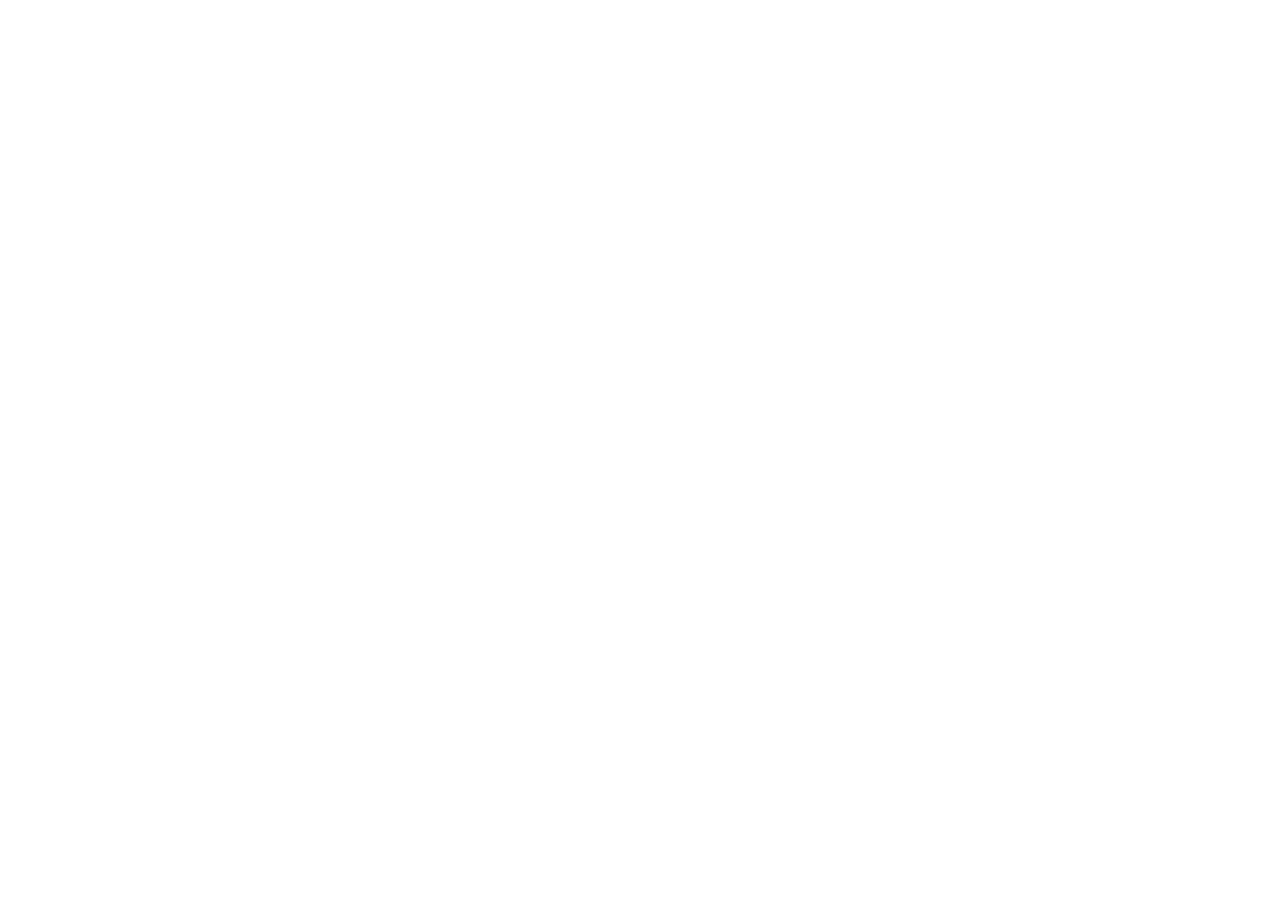
==== commit c88d30e3: "Render app home route on Pages subpath" ====
--- a/site/index.html
+++ b/site/index.html
@@ -6,6 +6,8 @@
     <meta
       name="viewport"
       content="width=device-width, initial-scale=1.0, maximum-scale=1" />
+    <base href="/customer-support-lead-follow-up-agent-demo/" />
+    <script>if (location.pathname === "/customer-support-lead-follow-up-agent-demo/") history.replaceState(null, "", "/");</script>
     <title>FlowPilot AI Workflow Agent</title>
     <meta name="description" content="AI-powered CRM intake, workflow routing, approvals, and operations visibility." />
 
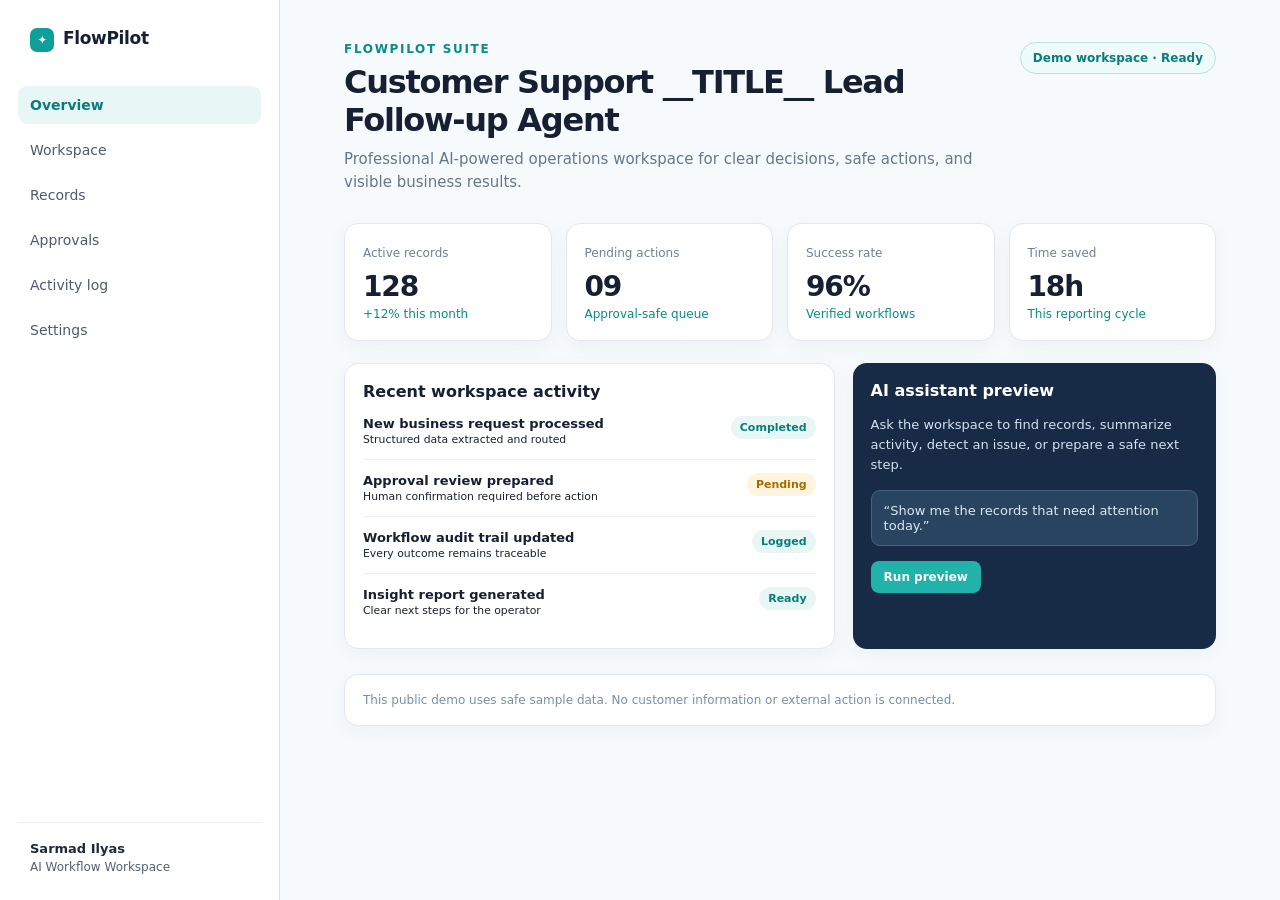
==== commit ce635236: "Render self-contained visible demo workspace" ====
--- a/site/index.html
+++ b/site/index.html
@@ -1,86 +1,11 @@
 <!doctype html>
 <html lang="en">
-
-  <head>
-    <meta charset="UTF-8" />
-    <meta
-      name="viewport"
-      content="width=device-width, initial-scale=1.0, maximum-scale=1" />
-    <base href="/customer-support-lead-follow-up-agent-demo/" />
-    <script>if (location.pathname === "/customer-support-lead-follow-up-agent-demo/") history.replaceState(null, "", "/");</script>
-    <title>FlowPilot AI Workflow Agent</title>
-    <meta name="description" content="AI-powered CRM intake, workflow routing, approvals, and operations visibility." />
-
-    <script type="module" crossorigin src="./assets/index-ZnsG-lVn.js"></script>
-    <link rel="stylesheet" crossorigin href="./assets/index-B0AUZnfq.css">
-  </head>
-
-  <body>
-    <script id="manus-runtime">window.__MANUS_HOST_DEV__ = false;
-(function(){"use strict";var Mr={exports:{}},Kn={};/**
- * @license React
- * react-jsx-runtime.production.js
- *
- * Copyright (c) Meta Platforms, Inc. and affiliates.
- *
- * This source code is licensed under the MIT license found in the
- * LICENSE file in the root directory of this source tree.
- */var Fc;function dm(){if(Fc)return Kn;Fc=1;var r=Symbol.for("react.transitional.element"),i=Symbol.for("react.fragment");function c(s,d,m){var x=null;if(m!==void 0&&(x=""+m),d.key!==void 0&&(x=""+d.key),"key"in d){m={};for(var R in d)R!=="key"&&(m[R]=d[R])}else m=d;return d=m.ref,{$$typeof:r,type:s,key:x,ref:d!==void 0?d:null,props:m}}return Kn.Fragment=i,Kn.jsx=c,Kn.jsxs=c,Kn}var Ic;function fm(){return Ic||(Ic=1,Mr.exports=dm()),Mr.exports}var h=fm(),Ar={exports:{}},Pn={},Rr={exports:{}},Nr={};/**
- * @license React
- * scheduler.production.js
- *
- * Copyright (c) Meta Platforms, Inc. and affiliates.
- *
- * This source code is licensed under the MIT license found in the
- * LICENSE file in the root directory of this source tree.
- */var tu;function hm(){return tu||(tu=1,function(r){function i(A,q){var B=A.length;A.push(q);t:for(;0<B;){var bt=B-1>>>1,p=A[bt];if(0<d(p,q))A[bt]=q,A[B]=p,B=bt;else break t}}function c(A){return A.length===0?null:A[0]}function s(A){if(A.length===0)return null;var q=A[0],B=A.pop();if(B!==q){A[0]=B;t:for(var bt=0,p=A.length,O=p>>>1;bt<O;){var X=2*(bt+1)-1,G=A[X],Z=X+1,st=A[Z];if(0>d(G,B))Z<p&&0>d(st,G)?(A[bt]=st,A[Z]=B,bt=Z):(A[bt]=G,A[X]=B,bt=X);else if(Z<p&&0>d(st,B))A[bt]=st,A[Z]=B,bt=Z;else break t}}return q}function d(A,q){var B=A.sortIndex-q.sortIndex;return B!==0?B:A.id-q.id}if(r.unstable_now=void 0,typeof performance=="object"&&typeof performance.now=="function"){var m=performance;r.unstable_now=function(){return m.now()}}else{var x=Date,R=x.now();r.unstable_now=function(){return x.now()-R}}var C=[],v=[],D=1,j=null,J=3,at=!1,$=!1,nt=!1,ct=!1,ht=typeof setTimeout=="function"?setTimeout:null,St=typeof clearTimeout=="function"?clearTimeout:null,_=typeof setImmediate<"u"?setImmediate:null;function Y(A){for(var q=c(v);q!==null;){if(q.callback===null)s(v);else if(q.startTime<=A)s(v),q.sortIndex=q.expirationTime,i(C,q);else break;q=c(v)}}function H(A){if(nt=!1,Y(A),!$)if(c(C)!==null)$=!0,it||(it=!0,Bt());else{var q=c(v);q!==null&&Mt(H,q.startTime-A)}}var it=!1,rt=-1,V=5,xt=-1;function Be(){return ct?!0:!(r.unstable_now()-xt<V)}function te(){if(ct=!1,it){var A=r.unstable_now();xt=A;var q=!0;try{t:{$=!1,nt&&(nt=!1,St(rt),rt=-1),at=!0;var B=J;try{e:{for(Y(A),j=c(C);j!==null&&!(j.expirationTime>A&&Be());){var bt=j.callback;if(typeof bt=="function"){j.callback=null,J=j.priorityLevel;var p=bt(j.expirationTime<=A);if(A=r.unstable_now(),typeof p=="function"){j.callback=p,Y(A),q=!0;break e}j===c(C)&&s(C),Y(A)}else s(C);j=c(C)}if(j!==null)q=!0;else{var O=c(v);O!==null&&Mt(H,O.startTime-A),q=!1}}break t}finally{j=null,J=B,at=!1}q=void 0}}finally{q?Bt():it=!1}}}var Bt;if(typeof _=="function")Bt=function(){_(te)};else if(typeof MessageChannel<"u"){var me=new MessageChannel,Se=me.port2;me.port1.onmessage=te,Bt=function(){Se.postMessage(null)}}else Bt=function(){ht(te,0)};function Mt(A,q){rt=ht(function(){A(r.unstable_now())},q)}r.unstable_IdlePriority=5,r.unstable_ImmediatePriority=1,r.unstable_LowPriority=4,r.unstable_NormalPriority=3,r.unstable_Profiling=null,r.unstable_UserBlockingPriority=2,r.unstable_cancelCallback=function(A){A.callback=null},r.unstable_forceFrameRate=function(A){0>A||125<A?console.error("forceFrameRate takes a positive int between 0 and 125, forcing frame rates higher than 125 fps is not supported"):V=0<A?Math.floor(1e3/A):5},r.unstable_getCurrentPriorityLevel=function(){return J},r.unstable_next=function(A){switch(J){case 1:case 2:case 3:var q=3;break;default:q=J}var B=J;J=q;try{return A()}finally{J=B}},r.unstable_requestPaint=function(){ct=!0},r.unstable_runWithPriority=function(A,q){switch(A){case 1:case 2:case 3:case 4:case 5:break;default:A=3}var B=J;J=A;try{return q()}finally{J=B}},r.unstable_scheduleCallback=function(A,q,B){var bt=r.unstable_now();switch(typeof B=="object"&&B!==null?(B=B.delay,B=typeof B=="number"&&0<B?bt+B:bt):B=bt,A){case 1:var p=-1;break;case 2:p=250;break;case 5:p=1073741823;break;case 4:p=1e4;break;default:p=5e3}return p=B+p,A={id:D++,callback:q,priorityLevel:A,startTime:B,expirationTime:p,sortIndex:-1},B>bt?(A.sortIndex=B,i(v,A),c(C)===null&&A===c(v)&&(nt?(St(rt),rt=-1):nt=!0,Mt(H,B-bt))):(A.sortIndex=p,i(C,A),$||at||($=!0,it||(it=!0,Bt()))),A},r.unstable_shouldYield=Be,r.unstable_wrapCallback=function(A){var q=J;return function(){var B=J;J=q;try{return A.apply(this,arguments)}finally{J=B}}}}(Nr)),Nr}var eu;function mm(){return eu||(eu=1,Rr.exports=hm()),Rr.exports}var zr={exports:{}},ut={};/**
- * @license React
- * react.production.js
- *
- * Copyright (c) Meta Platforms, Inc. and affiliates.
- *
- * This source code is licensed under the MIT license found in the
- * LICENSE file in the root directory of this source tree.
- */var lu;function gm(){if(lu)return ut;lu=1;var r=Symbol.for("react.transitional.element"),i=Symbol.for("react.portal"),c=Symbol.for("react.fragment"),s=Symbol.for("react.strict_mode"),d=Symbol.for("react.profiler"),m=Symbol.for("react.consumer"),x=Symbol.for("react.context"),R=Symbol.for("react.forward_ref"),C=Symbol.for("react.suspense"),v=Symbol.for("react.memo"),D=Symbol.for("react.lazy"),j=Symbol.iterator;function J(p){return p===null||typeof p!="object"?null:(p=j&&p[j]||p["@@iterator"],typeof p=="function"?p:null)}var at={isMounted:function(){return!1},enqueueForceUpdate:function(){},enqueueReplaceState:function(){},enqueueSetState:function(){}},$=Object.assign,nt={};function ct(p,O,X){this.props=p,this.context=O,this.refs=nt,this.updater=X||at}ct.prototype.isReactComponent={},ct.prototype.setState=function(p,O){if(typeof p!="object"&&typeof p!="function"&&p!=null)throw Error("takes an object of state variables to update or a function which returns an object of state variables.");this.updater.enqueueSetState(this,p,O,"setState")},ct.prototype.forceUpdate=function(p){this.updater.enqueueForceUpdate(this,p,"forceUpdate")};function ht(){}ht.prototype=ct.prototype;function St(p,O,X){this.props=p,this.context=O,this.refs=nt,this.updater=X||at}var _=St.prototype=new ht;_.constructor=St,$(_,ct.prototype),_.isPureReactComponent=!0;var Y=Array.isArray,H={H:null,A:null,T:null,S:null,V:null},it=Object.prototype.hasOwnProperty;function rt(p,O,X,G,Z,st){return X=st.ref,{$$typeof:r,type:p,key:O,ref:X!==void 0?X:null,props:st}}function V(p,O){return rt(p.type,O,void 0,void 0,void 0,p.props)}function xt(p){return typeof p=="object"&&p!==null&&p.$$typeof===r}function Be(p){var O={"=":"=0",":":"=2"};return"$"+p.replace(/[=:]/g,function(X){return O[X]})}var te=/\/+/g;function Bt(p,O){return typeof p=="object"&&p!==null&&p.key!=null?Be(""+p.key):O.toString(36)}function me(){}function Se(p){switch(p.status){case"fulfilled":return p.value;case"rejected":throw p.reason;default:switch(typeof p.status=="string"?p.then(me,me):(p.status="pending",p.then(function(O){p.status==="pending"&&(p.status="fulfilled",p.value=O)},function(O){p.status==="pending"&&(p.status="rejected",p.reason=O)})),p.status){case"fulfilled":return p.value;case"rejected":throw p.reason}}throw p}function Mt(p,O,X,G,Z){var st=typeof p;(st==="undefined"||st==="boolean")&&(p=null);var I=!1;if(p===null)I=!0;else switch(st){case"bigint":case"string":case"number":I=!0;break;case"object":switch(p.$$typeof){case r:case i:I=!0;break;case D:return I=p._init,Mt(I(p._payload),O,X,G,Z)}}if(I)return Z=Z(p),I=G===""?"."+Bt(p,0):G,Y(Z)?(X="",I!=null&&(X=I.replace(te,"$&/")+"/"),Mt(Z,O,X,"",function(Jt){return Jt})):Z!=null&&(xt(Z)&&(Z=V(Z,X+(Z.key==null||p&&p.key===Z.key?"":(""+Z.key).replace(te,"$&/")+"/")+I)),O.push(Z)),1;I=0;var gt=G===""?".":G+":";if(Y(p))for(var Tt=0;Tt<p.length;Tt++)G=p[Tt],st=gt+Bt(G,Tt),I+=Mt(G,O,X,st,Z);else if(Tt=J(p),typeof Tt=="function")for(p=Tt.call(p),Tt=0;!(G=p.next()).done;)G=G.value,st=gt+Bt(G,Tt++),I+=Mt(G,O,X,st,Z);else if(st==="object"){if(typeof p.then=="function")return Mt(Se(p),O,X,G,Z);throw O=String(p),Error("Objects are not valid as a React child (found: "+(O==="[object Object]"?"object with keys {"+Object.keys(p).join(", ")+"}":O)+"). If you meant to render a collection of children, use an array instead.")}return I}function A(p,O,X){if(p==null)return p;var G=[],Z=0;return Mt(p,G,"","",function(st){return O.call(X,st,Z++)}),G}function q(p){if(p._status===-1){var O=p._result;O=O(),O.then(function(X){(p._status===0||p._status===-1)&&(p._status=1,p._result=X)},function(X){(p._status===0||p._status===-1)&&(p._status=2,p._result=X)}),p._status===-1&&(p._status=0,p._result=O)}if(p._status===1)return p._result.default;throw p._result}var B=typeof reportError=="function"?reportError:function(p){if(typeof window=="object"&&typeof window.ErrorEvent=="function"){var O=new window.ErrorEvent("error",{bubbles:!0,cancelable:!0,message:typeof p=="object"&&p!==null&&typeof p.message=="string"?String(p.message):String(p),error:p});if(!window.dispatchEvent(O))return}else if(typeof process=="object"&&typeof process.emit=="function"){process.emit("uncaughtException",p);return}console.error(p)};function bt(){}return ut.Children={map:A,forEach:function(p,O,X){A(p,function(){O.apply(this,arguments)},X)},count:function(p){var O=0;return A(p,function(){O++}),O},toArray:function(p){return A(p,function(O){return O})||[]},only:function(p){if(!xt(p))throw Error("React.Children.only expected to receive a single React element child.");return p}},ut.Component=ct,ut.Fragment=c,ut.Profiler=d,ut.PureComponent=St,ut.StrictMode=s,ut.Suspense=C,ut.__CLIENT_INTERNALS_DO_NOT_USE_OR_WARN_USERS_THEY_CANNOT_UPGRADE=H,ut.__COMPILER_RUNTIME={__proto__:null,c:function(p){return H.H.useMemoCache(p)}},ut.cache=function(p){return function(){return p.apply(null,arguments)}},ut.cloneElement=function(p,O,X){if(p==null)throw Error("The argument must be a React element, but you passed "+p+".");var G=$({},p.props),Z=p.key,st=void 0;if(O!=null)for(I in O.ref!==void 0&&(st=void 0),O.key!==void 0&&(Z=""+O.key),O)!it.call(O,I)||I==="key"||I==="__self"||I==="__source"||I==="ref"&&O.ref===void 0||(G[I]=O[I]);var I=arguments.length-2;if(I===1)G.children=X;else if(1<I){for(var gt=Array(I),Tt=0;Tt<I;Tt++)gt[Tt]=arguments[Tt+2];G.children=gt}return rt(p.type,Z,void 0,void 0,st,G)},ut.createContext=function(p){return p={$$typeof:x,_currentValue:p,_currentValue2:p,_threadCount:0,Provider:null,Consumer:null},p.Provider=p,p.Consumer={$$typeof:m,_context:p},p},ut.createElement=function(p,O,X){var G,Z={},st=null;if(O!=null)for(G in O.key!==void 0&&(st=""+O.key),O)it.call(O,G)&&G!=="key"&&G!=="__self"&&G!=="__source"&&(Z[G]=O[G]);var I=arguments.length-2;if(I===1)Z.children=X;else if(1<I){for(var gt=Array(I),Tt=0;Tt<I;Tt++)gt[Tt]=arguments[Tt+2];Z.children=gt}if(p&&p.defaultProps)for(G in I=p.defaultProps,I)Z[G]===void 0&&(Z[G]=I[G]);return rt(p,st,void 0,void 0,null,Z)},ut.createRef=function(){return{current:null}},ut.forwardRef=function(p){return{$$typeof:R,render:p}},ut.isValidElement=xt,ut.lazy=function(p){return{$$typeof:D,_payload:{_status:-1,_result:p},_init:q}},ut.memo=function(p,O){return{$$typeof:v,type:p,compare:O===void 0?null:O}},ut.startTransition=function(p){var O=H.T,X={};H.T=X;try{var G=p(),Z=H.S;Z!==null&&Z(X,G),typeof G=="object"&&G!==null&&typeof G.then=="function"&&G.then(bt,B)}catch(st){B(st)}finally{H.T=O}},ut.unstable_useCacheRefresh=function(){return H.H.useCacheRefresh()},ut.use=function(p){return H.H.use(p)},ut.useActionState=function(p,O,X){return H.H.useActionState(p,O,X)},ut.useCallback=function(p,O){return H.H.useCallback(p,O)},ut.useContext=function(p){return H.H.useContext(p)},ut.useDebugValue=function(){},ut.useDeferredValue=function(p,O){return H.H.useDeferredValue(p,O)},ut.useEffect=function(p,O,X){var G=H.H;if(typeof X=="function")throw Error("useEffect CRUD overload is not enabled in this build of React.");return G.useEffect(p,O)},ut.useId=function(){return H.H.useId()},ut.useImperativeHandle=function(p,O,X){return H.H.useImperativeHandle(p,O,X)},ut.useInsertionEffect=function(p,O){return H.H.useInsertionEffect(p,O)},ut.useLayoutEffect=function(p,O){return H.H.useLayoutEffect(p,O)},ut.useMemo=function(p,O){return H.H.useMemo(p,O)},ut.useOptimistic=function(p,O){return H.H.useOptimistic(p,O)},ut.useReducer=function(p,O,X){return H.H.useReducer(p,O,X)},ut.useRef=function(p){return H.H.useRef(p)},ut.useState=function(p){return H.H.useState(p)},ut.useSyncExternalStore=function(p,O,X){return H.H.useSyncExternalStore(p,O,X)},ut.useTransition=function(){return H.H.useTransition()},ut.version="19.1.1",ut}var au;function _r(){return au||(au=1,zr.exports=gm()),zr.exports}var kr={exports:{}},he={};/**
- * @license React
- * react-dom.production.js
- *
- * Copyright (c) Meta Platforms, Inc. and affiliates.
- *
- * This source code is licensed under the MIT license found in the
- * LICENSE file in the root directory of this source tree.
- */var nu;function pm(){if(nu)return he;nu=1;var r=_r();function i(C){var v="https://react.dev/errors/"+C;if(1<arguments.length){v+="?args[]="+encodeURIComponent(arguments[1]);for(var D=2;D<arguments.length;D++)v+="&args[]="+encodeURIComponent(arguments[D])}return"Minified React error #"+C+"; visit "+v+" for the full message or use the non-minified dev environment for full errors and additional helpful warnings."}function c(){}var s={d:{f:c,r:function(){throw Error(i(522))},D:c,C:c,L:c,m:c,X:c,S:c,M:c},p:0,findDOMNode:null},d=Symbol.for("react.portal");function m(C,v,D){var j=3<arguments.length&&arguments[3]!==void 0?arguments[3]:null;return{$$typeof:d,key:j==null?null:""+j,children:C,containerInfo:v,implementation:D}}var x=r.__CLIENT_INTERNALS_DO_NOT_USE_OR_WARN_USERS_THEY_CANNOT_UPGRADE;function R(C,v){if(C==="font")return"";if(typeof v=="string")return v==="use-credentials"?v:""}return he.__DOM_INTERNALS_DO_NOT_USE_OR_WARN_USERS_THEY_CANNOT_UPGRADE=s,he.createPortal=function(C,v){var D=2<arguments.length&&arguments[2]!==void 0?arguments[2]:null;if(!v||v.nodeType!==1&&v.nodeType!==9&&v.nodeType!==11)throw Error(i(299));return m(C,v,null,D)},he.flushSync=function(C){var v=x.T,D=s.p;try{if(x.T=null,s.p=2,C)return C()}finally{x.T=v,s.p=D,s.d.f()}},he.preconnect=function(C,v){typeof C=="string"&&(v?(v=v.crossOrigin,v=typeof v=="string"?v==="use-credentials"?v:"":void 0):v=null,s.d.C(C,v))},he.prefetchDNS=function(C){typeof C=="string"&&s.d.D(C)},he.preinit=function(C,v){if(typeof C=="string"&&v&&typeof v.as=="string"){var D=v.as,j=R(D,v.crossOrigin),J=typeof v.integrity=="string"?v.integrity:void 0,at=typeof v.fetchPriority=="string"?v.fetchPriority:void 0;D==="style"?s.d.S(C,typeof v.precedence=="string"?v.precedence:void 0,{crossOrigin:j,integrity:J,fetchPriority:at}):D==="script"&&s.d.X(C,{crossOrigin:j,integrity:J,fetchPriority:at,nonce:typeof v.nonce=="string"?v.nonce:void 0})}},he.preinitModule=function(C,v){if(typeof C=="string")if(typeof v=="object"&&v!==null){if(v.as==null||v.as==="script"){var D=R(v.as,v.crossOrigin);s.d.M(C,{crossOrigin:D,integrity:typeof v.integrity=="string"?v.integrity:void 0,nonce:typeof v.nonce=="string"?v.nonce:void 0})}}else v==null&&s.d.M(C)},he.preload=function(C,v){if(typeof C=="string"&&typeof v=="object"&&v!==null&&typeof v.as=="string"){var D=v.as,j=R(D,v.crossOrigin);s.d.L(C,D,{crossOrigin:j,integrity:typeof v.integrity=="string"?v.integrity:void 0,nonce:typeof v.nonce=="string"?v.nonce:void 0,type:typeof v.type=="string"?v.type:void 0,fetchPriority:typeof v.fetchPriority=="string"?v.fetchPriority:void 0,referrerPolicy:typeof v.referrerPolicy=="string"?v.referrerPolicy:void 0,imageSrcSet:typeof v.imageSrcSet=="string"?v.imageSrcSet:void 0,imageSizes:typeof v.imageSizes=="string"?v.imageSizes:void 0,media:typeof v.media=="string"?v.media:void 0})}},he.preloadModule=function(C,v){if(typeof C=="string")if(v){var D=R(v.as,v.crossOrigin);s.d.m(C,{as:typeof v.as=="string"&&v.as!=="script"?v.as:void 0,crossOrigin:D,integrity:typeof v.integrity=="string"?v.integrity:void 0})}else s.d.m(C)},he.requestFormReset=function(C){s.d.r(C)},he.unstable_batchedUpdates=function(C,v){return C(v)},he.useFormState=function(C,v,D){return x.H.useFormState(C,v,D)},he.useFormStatus=function(){return x.H.useHostTransitionStatus()},he.version="19.1.1",he}var ou;function ym(){if(ou)return kr.exports;ou=1;function r(){if(!(typeof __REACT_DEVTOOLS_GLOBAL_HOOK__>"u"||typeof __REACT_DEVTOOLS_GLOBAL_HOOK__.checkDCE!="function"))try{__REACT_DEVTOOLS_GLOBAL_HOOK__.checkDCE(r)}catch(i){console.error(i)}}return r(),kr.exports=pm(),kr.exports}/**
- * @license React
- * react-dom-client.production.js
- *
- * Copyright (c) Meta Platforms, Inc. and affiliates.
- *
- * This source code is licensed under the MIT license found in the
- * LICENSE file in the root directory of this source tree.
- */var iu;function vm(){if(iu)return Pn;iu=1;var r=mm(),i=_r(),c=ym();function s(t){var e="https://react.dev/errors/"+t;if(1<arguments.length){e+="?args[]="+encodeURIComponent(arguments[1]);for(var l=2;l<arguments.length;l++)e+="&args[]="+encodeURIComponent(arguments[l])}return"Minified React error #"+t+"; visit "+e+" for the full message or use the non-minified dev environment for full errors and additional helpful warnings."}function d(t){return!(!t||t.nodeType!==1&&t.nodeType!==9&&t.nodeType!==11)}function m(t){var e=t,l=t;if(t.alternate)for(;e.return;)e=e.return;else{t=e;do e=t,(e.flags&4098)!==0&&(l=e.return),t=e.return;while(t)}return e.tag===3?l:null}function x(t){if(t.tag===13){var e=t.memoizedState;if(e===null&&(t=t.alternate,t!==null&&(e=t.memoizedState)),e!==null)return e.dehydrated}return null}function R(t){if(m(t)!==t)throw Error(s(188))}function C(t){var e=t.alternate;if(!e){if(e=m(t),e===null)throw Error(s(188));return e!==t?null:t}for(var l=t,a=e;;){var n=l.return;if(n===null)break;var o=n.alternate;if(o===null){if(a=n.return,a!==null){l=a;continue}break}if(n.child===o.child){for(o=n.child;o;){if(o===l)return R(n),t;if(o===a)return R(n),e;o=o.sibling}throw Error(s(188))}if(l.return!==a.return)l=n,a=o;else{for(var u=!1,f=n.child;f;){if(f===l){u=!0,l=n,a=o;break}if(f===a){u=!0,a=n,l=o;break}f=f.sibling}if(!u){for(f=o.child;f;){if(f===l){u=!0,l=o,a=n;break}if(f===a){u=!0,a=o,l=n;break}f=f.sibling}if(!u)throw Error(s(189))}}if(l.alternate!==a)throw Error(s(190))}if(l.tag!==3)throw Error(s(188));return l.stateNode.current===l?t:e}function v(t){var e=t.tag;if(e===5||e===26||e===27||e===6)return t;for(t=t.child;t!==null;){if(e=v(t),e!==null)return e;t=t.sibling}return null}var D=Object.assign,j=Symbol.for("react.element"),J=Symbol.for("react.transitional.element"),at=Symbol.for("react.portal"),$=Symbol.for("react.fragment"),nt=Symbol.for("react.strict_mode"),ct=Symbol.for("react.profiler"),ht=Symbol.for("react.provider"),St=Symbol.for("react.consumer"),_=Symbol.for("react.context"),Y=Symbol.for("react.forward_ref"),H=Symbol.for("react.suspense"),it=Symbol.for("react.suspense_list"),rt=Symbol.for("react.memo"),V=Symbol.for("react.lazy"),xt=Symbol.for("react.activity"),Be=Symbol.for("react.memo_cache_sentinel"),te=Symbol.iterator;function Bt(t){return t===null||typeof t!="object"?null:(t=te&&t[te]||t["@@iterator"],typeof t=="function"?t:null)}var me=Symbol.for("react.client.reference");function Se(t){if(t==null)return null;if(typeof t=="function")return t.$$typeof===me?null:t.displayName||t.name||null;if(typeof t=="string")return t;switch(t){case $:return"Fragment";case ct:return"Profiler";case nt:return"StrictMode";case H:return"Suspense";case it:return"SuspenseList";case xt:return"Activity"}if(typeof t=="object")switch(t.$$typeof){case at:return"Portal";case _:return(t.displayName||"Context")+".Provider";case St:return(t._context.displayName||"Context")+".Consumer";case Y:var e=t.render;return t=t.displayName,t||(t=e.displayName||e.name||"",t=t!==""?"ForwardRef("+t+")":"ForwardRef"),t;case rt:return e=t.displayName||null,e!==null?e:Se(t.type)||"Memo";case V:e=t._payload,t=t._init;try{return Se(t(e))}catch{}}return null}var Mt=Array.isArray,A=i.__CLIENT_INTERNALS_DO_NOT_USE_OR_WARN_USERS_THEY_CANNOT_UPGRADE,q=c.__DOM_INTERNALS_DO_NOT_USE_OR_WARN_USERS_THEY_CANNOT_UPGRADE,B={pending:!1,data:null,method:null,action:null},bt=[],p=-1;function O(t){return{current:t}}function X(t){0>p||(t.current=bt[p],bt[p]=null,p--)}function G(t,e){p++,bt[p]=t.current,t.current=e}var Z=O(null),st=O(null),I=O(null),gt=O(null);function Tt(t,e){switch(G(I,e),G(st,t),G(Z,null),e.nodeType){case 9:case 11:t=(t=e.documentElement)&&(t=t.namespaceURI)?Uh(t):0;break;default:if(t=e.tagName,e=e.namespaceURI)e=Uh(e),t=Gh(e,t);else switch(t){case"svg":t=1;break;case"math":t=2;break;default:t=0}}X(Z),G(Z,t)}function Jt(){X(Z),X(st),X(I)}function Ke(t){t.memoizedState!==null&&G(gt,t);var e=Z.current,l=Gh(e,t.type);e!==l&&(G(st,t),G(Z,l))}function Ce(t){st.current===t&&(X(Z),X(st)),gt.current===t&&(X(gt),Wo._currentValue=B)}var Pe=Object.prototype.hasOwnProperty,yl=r.unstable_scheduleCallback,sn=r.unstable_cancelCallback,Ca=r.unstable_shouldYield,ri=r.unstable_requestPaint,ge=r.unstable_now,si=r.unstable_getCurrentPriorityLevel,Ul=r.unstable_ImmediatePriority,Fn=r.unstable_UserBlockingPriority,nl=r.unstable_NormalPriority,ci=r.unstable_LowPriority,Gl=r.unstable_IdlePriority,ui=r.log,Ea=r.unstable_setDisableYieldValue,ql=null,Wt=null;function Je(t){if(typeof ui=="function"&&Ea(t),Wt&&typeof Wt.setStrictMode=="function")try{Wt.setStrictMode(ql,t)}catch{}}var $t=Math.clz32?Math.clz32:fi,di=Math.log,Ta=Math.LN2;function fi(t){return t>>>=0,t===0?32:31-(di(t)/Ta|0)|0}var L=256,cn=4194304;function vl(t){var e=t&42;if(e!==0)return e;switch(t&-t){case 1:return 1;case 2:return 2;case 4:return 4;case 8:return 8;case 16:return 16;case 32:return 32;case 64:return 64;case 128:return 128;case 256:case 512:case 1024:case 2048:case 4096:case 8192:case 16384:case 32768:case 65536:case 131072:case 262144:case 524288:case 1048576:case 2097152:return t&4194048;case 4194304:case 8388608:case 16777216:case 33554432:return t&62914560;case 67108864:return 67108864;case 134217728:return 134217728;case 268435456:return 268435456;case 536870912:return 536870912;case 1073741824:return 0;default:return t}}function un(t,e,l){var a=t.pendingLanes;if(a===0)return 0;var n=0,o=t.suspendedLanes,u=t.pingedLanes;t=t.warmLanes;var f=a&134217727;return f!==0?(a=f&~o,a!==0?n=vl(a):(u&=f,u!==0?n=vl(u):l||(l=f&~t,l!==0&&(n=vl(l))))):(f=a&~o,f!==0?n=vl(f):u!==0?n=vl(u):l||(l=a&~t,l!==0&&(n=vl(l)))),n===0?0:e!==0&&e!==n&&(e&o)===0&&(o=n&-n,l=e&-e,o>=l||o===32&&(l&4194048)!==0)?e:n}function Dt(t,e){return(t.pendingLanes&~(t.suspendedLanes&~t.pingedLanes)&e)===0}function In(t,e){switch(t){case 1:case 2:case 4:case 8:case 64:return e+250;case 16:case 32:case 128:case 256:case 512:case 1024:case 2048:case 4096:case 8192:case 16384:case 32768:case 65536:case 131072:case 262144:case 524288:case 1048576:case 2097152:return e+5e3;case 4194304:case 8388608:case 16777216:case 33554432:return-1;case 67108864:case 134217728:case 268435456:case 536870912:case 1073741824:return-1;default:return-1}}function to(){var t=L;return L<<=1,(L&4194048)===0&&(L=256),t}function hi(){var t=cn;return cn<<=1,(cn&62914560)===0&&(cn=4194304),t}function eo(t){for(var e=[],l=0;31>l;l++)e.push(t);return e}function Da(t,e){t.pendingLanes|=e,e!==268435456&&(t.suspendedLanes=0,t.pingedLanes=0,t.warmLanes=0)}function ts(t,e,l,a,n,o){var u=t.pendingLanes;t.pendingLanes=l,t.suspendedLanes=0,t.pingedLanes=0,t.warmLanes=0,t.expiredLanes&=l,t.entangledLanes&=l,t.errorRecoveryDisabledLanes&=l,t.shellSuspendCounter=0;var f=t.entanglements,g=t.expirationTimes,S=t.hiddenUpdates;for(l=u&~l;0<l;){var N=31-$t(l),k=1<<N;f[N]=0,g[N]=-1;var E=S[N];if(E!==null)for(S[N]=null,N=0;N<E.length;N++){var T=E[N];T!==null&&(T.lane&=-536870913)}l&=~k}a!==0&&mi(t,a,0),o!==0&&n===0&&t.tag!==0&&(t.suspendedLanes|=o&~(u&~e))}function mi(t,e,l){t.pendingLanes|=e,t.suspendedLanes&=~e;var a=31-$t(e);t.entangledLanes|=e,t.entanglements[a]=t.entanglements[a]|1073741824|l&4194090}function gi(t,e){var l=t.entangledLanes|=e;for(t=t.entanglements;l;){var a=31-$t(l),n=1<<a;n&e|t[a]&e&&(t[a]|=e),l&=~n}}function lo(t){switch(t){case 2:t=1;break;case 8:t=4;break;case 32:t=16;break;case 256:case 512:case 1024:case 2048:case 4096:case 8192:case 16384:case 32768:case 65536:case 131072:case 262144:case 524288:case 1048576:case 2097152:case 4194304:case 8388608:case 16777216:case 33554432:t=128;break;case 268435456:t=134217728;break;default:t=0}return t}function ao(t){return t&=-t,2<t?8<t?(t&134217727)!==0?32:268435456:8:2}function pi(){var t=q.p;return t!==0?t:(t=window.event,t===void 0?32:om(t.type))}function es(t,e){var l=q.p;try{return q.p=t,e()}finally{q.p=l}}var ol=Math.random().toString(36).slice(2),ee="__reactFiber$"+ol,pe="__reactProps$"+ol,Yl="__reactContainer$"+ol,no="__reactEvents$"+ol,ls="__reactListeners$"+ol,as="__reactHandles$"+ol,yi="__reactResources$"+ol,Ma="__reactMarker$"+ol;function oo(t){delete t[ee],delete t[pe],delete t[no],delete t[ls],delete t[as]}function Vl(t){var e=t[ee];if(e)return e;for(var l=t.parentNode;l;){if(e=l[Yl]||l[ee]){if(l=e.alternate,e.child!==null||l!==null&&l.child!==null)for(t=Xh(t);t!==null;){if(l=t[ee])return l;t=Xh(t)}return e}t=l,l=t.parentNode}return null}function Xl(t){if(t=t[ee]||t[Yl]){var e=t.tag;if(e===5||e===6||e===13||e===26||e===27||e===3)return t}return null}function Aa(t){var e=t.tag;if(e===5||e===26||e===27||e===6)return t.stateNode;throw Error(s(33))}function Zl(t){var e=t[yi];return e||(e=t[yi]={hoistableStyles:new Map,hoistableScripts:new Map}),e}function Vt(t){t[Ma]=!0}var vi=new Set,bi={};function bl(t,e){We(t,e),We(t+"Capture",e)}function We(t,e){for(bi[t]=e,t=0;t<e.length;t++)vi.add(e[t])}var ns=RegExp("^[:A-Z_a-z\\u00C0-\\u00D6\\u00D8-\\u00F6\\u00F8-\\u02FF\\u0370-\\u037D\\u037F-\\u1FFF\\u200C-\\u200D\\u2070-\\u218F\\u2C00-\\u2FEF\\u3001-\\uD7FF\\uF900-\\uFDCF\\uFDF0-\\uFFFD][:A-Z_a-z\\u00C0-\\u00D6\\u00D8-\\u00F6\\u00F8-\\u02FF\\u0370-\\u037D\\u037F-\\u1FFF\\u200C-\\u200D\\u2070-\\u218F\\u2C00-\\u2FEF\\u3001-\\uD7FF\\uF900-\\uFDCF\\uFDF0-\\uFFFD\\-.0-9\\u00B7\\u0300-\\u036F\\u203F-\\u2040]*$"),xi={},wi={};function Ra(t){return Pe.call(wi,t)?!0:Pe.call(xi,t)?!1:ns.test(t)?wi[t]=!0:(xi[t]=!0,!1)}function M(t,e,l){if(Ra(e))if(l===null)t.removeAttribute(e);else{switch(typeof l){case"undefined":case"function":case"symbol":t.removeAttribute(e);return;case"boolean":var a=e.toLowerCase().slice(0,5);if(a!=="data-"&&a!=="aria-"){t.removeAttribute(e);return}}t.setAttribute(e,""+l)}}function tt(t,e,l){if(l===null)t.removeAttribute(e);else{switch(typeof l){case"undefined":case"function":case"symbol":case"boolean":t.removeAttribute(e);return}t.setAttribute(e,""+l)}}function Ot(t,e,l,a){if(a===null)t.removeAttribute(l);else{switch(typeof a){case"undefined":case"function":case"symbol":case"boolean":t.removeAttribute(l);return}t.setAttributeNS(e,l,""+a)}}var le,Ee;function ae(t){if(le===void 0)try{throw Error()}catch(l){var e=l.stack.trim().match(/\n( *(at )?)/);le=e&&e[1]||"",Ee=-1<l.stack.indexOf(`
-    at`)?" (<anonymous>)":-1<l.stack.indexOf("@")?"@unknown:0:0":""}return`
-`+le+t+Ee}var Le=!1;function He(t,e){if(!t||Le)return"";Le=!0;var l=Error.prepareStackTrace;Error.prepareStackTrace=void 0;try{var a={DetermineComponentFrameRoot:function(){try{if(e){var k=function(){throw Error()};if(Object.defineProperty(k.prototype,"props",{set:function(){throw Error()}}),typeof Reflect=="object"&&Reflect.construct){try{Reflect.construct(k,[])}catch(T){var E=T}Reflect.construct(t,[],k)}else{try{k.call()}catch(T){E=T}t.call(k.prototype)}}else{try{throw Error()}catch(T){E=T}(k=t())&&typeof k.catch=="function"&&k.catch(function(){})}}catch(T){if(T&&E&&typeof T.stack=="string")return[T.stack,E.stack]}return[null,null]}};a.DetermineComponentFrameRoot.displayName="DetermineComponentFrameRoot";var n=Object.getOwnPropertyDescriptor(a.DetermineComponentFrameRoot,"name");n&&n.configurable&&Object.defineProperty(a.DetermineComponentFrameRoot,"name",{value:"DetermineComponentFrameRoot"});var o=a.DetermineComponentFrameRoot(),u=o[0],f=o[1];if(u&&f){var g=u.split(`
-`),S=f.split(`
-`);for(n=a=0;a<g.length&&!g[a].includes("DetermineComponentFrameRoot");)a++;for(;n<S.length&&!S[n].includes("DetermineComponentFrameRoot");)n++;if(a===g.length||n===S.length)for(a=g.length-1,n=S.length-1;1<=a&&0<=n&&g[a]!==S[n];)n--;for(;1<=a&&0<=n;a--,n--)if(g[a]!==S[n]){if(a!==1||n!==1)do if(a--,n--,0>n||g[a]!==S[n]){var N=`
-`+g[a].replace(" at new "," at ");return t.displayName&&N.includes("<anonymous>")&&(N=N.replace("<anonymous>",t.displayName)),N}while(1<=a&&0<=n);break}}}finally{Le=!1,Error.prepareStackTrace=l}return(l=t?t.displayName||t.name:"")?ae(l):""}function Ql(t){switch(t.tag){case 26:case 27:case 5:return ae(t.type);case 16:return ae("Lazy");case 13:return ae("Suspense");case 19:return ae("SuspenseList");case 0:case 15:return He(t.type,!1);case 11:return He(t.type.render,!1);case 1:return He(t.type,!0);case 31:return ae("Activity");default:return""}}function xl(t){try{var e="";do e+=Ql(t),t=t.return;while(t);return e}catch(l){return`
-Error generating stack: `+l.message+`
-`+l.stack}}function Xt(t){switch(typeof t){case"bigint":case"boolean":case"number":case"string":case"undefined":return t;case"object":return t;default:return""}}function il(t){var e=t.type;return(t=t.nodeName)&&t.toLowerCase()==="input"&&(e==="checkbox"||e==="radio")}function ve(t){var e=il(t)?"checked":"value",l=Object.getOwnPropertyDescriptor(t.constructor.prototype,e),a=""+t[e];if(!t.hasOwnProperty(e)&&typeof l<"u"&&typeof l.get=="function"&&typeof l.set=="function"){var n=l.get,o=l.set;return Object.defineProperty(t,e,{configurable:!0,get:function(){return n.call(this)},set:function(u){a=""+u,o.call(this,u)}}),Object.defineProperty(t,e,{enumerable:l.enumerable}),{getValue:function(){return a},setValue:function(u){a=""+u},stopTracking:function(){t._valueTracker=null,delete t[e]}}}}function re(t){t._valueTracker||(t._valueTracker=ve(t))}function rl(t){if(!t)return!1;var e=t._valueTracker;if(!e)return!0;var l=e.getValue(),a="";return t&&(a=il(t)?t.checked?"true":"false":t.value),t=a,t!==l?(e.setValue(t),!0):!1}function wl(t){if(t=t||(typeof document<"u"?document:void 0),typeof t>"u")return null;try{return t.activeElement||t.body}catch{return t.body}}var dn=/[\n"\\]/g;function se(t){return t.replace(dn,function(e){return"\\"+e.charCodeAt(0).toString(16)+" "})}function Kl(t,e,l,a,n,o,u,f){t.name="",u!=null&&typeof u!="function"&&typeof u!="symbol"&&typeof u!="boolean"?t.type=u:t.removeAttribute("type"),e!=null?u==="number"?(e===0&&t.value===""||t.value!=e)&&(t.value=""+Xt(e)):t.value!==""+Xt(e)&&(t.value=""+Xt(e)):u!=="submit"&&u!=="reset"||t.removeAttribute("value"),e!=null?Pl(t,u,Xt(e)):l!=null?Pl(t,u,Xt(l)):a!=null&&t.removeAttribute("value"),n==null&&o!=null&&(t.defaultChecked=!!o),n!=null&&(t.checked=n&&typeof n!="function"&&typeof n!="symbol"),f!=null&&typeof f!="function"&&typeof f!="symbol"&&typeof f!="boolean"?t.name=""+Xt(f):t.removeAttribute("name")}function Na(t,e,l,a,n,o,u,f){if(o!=null&&typeof o!="function"&&typeof o!="symbol"&&typeof o!="boolean"&&(t.type=o),e!=null||l!=null){if(!(o!=="submit"&&o!=="reset"||e!=null))return;l=l!=null?""+Xt(l):"",e=e!=null?""+Xt(e):l,f||e===t.value||(t.value=e),t.defaultValue=e}a=a??n,a=typeof a!="function"&&typeof a!="symbol"&&!!a,t.checked=f?t.checked:!!a,t.defaultChecked=!!a,u!=null&&typeof u!="function"&&typeof u!="symbol"&&typeof u!="boolean"&&(t.name=u)}function Pl(t,e,l){e==="number"&&wl(t.ownerDocument)===t||t.defaultValue===""+l||(t.defaultValue=""+l)}function $e(t,e,l,a){if(t=t.options,e){e={};for(var n=0;n<l.length;n++)e["$"+l[n]]=!0;for(l=0;l<t.length;l++)n=e.hasOwnProperty("$"+t[l].value),t[l].selected!==n&&(t[l].selected=n),n&&a&&(t[l].defaultSelected=!0)}else{for(l=""+Xt(l),e=null,n=0;n<t.length;n++){if(t[n].value===l){t[n].selected=!0,a&&(t[n].defaultSelected=!0);return}e!==null||t[n].disabled||(e=t[n])}e!==null&&(e.selected=!0)}}function za(t,e,l){if(e!=null&&(e=""+Xt(e),e!==t.value&&(t.value=e),l==null)){t.defaultValue!==e&&(t.defaultValue=e);return}t.defaultValue=l!=null?""+Xt(l):""}function _a(t,e,l,a){if(e==null){if(a!=null){if(l!=null)throw Error(s(92));if(Mt(a)){if(1<a.length)throw Error(s(93));a=a[0]}l=a}l==null&&(l=""),e=l}l=Xt(e),t.defaultValue=l,a=t.textContent,a===l&&a!==""&&a!==null&&(t.value=a)}function Fe(t,e){if(e){var l=t.firstChild;if(l&&l===t.lastChild&&l.nodeType===3){l.nodeValue=e;return}}t.textContent=e}var fn=new Set("animationIterationCount aspectRatio borderImageOutset borderImageSlice borderImageWidth boxFlex boxFlexGroup boxOrdinalGroup columnCount columns flex flexGrow flexPositive flexShrink flexNegative flexOrder gridArea gridRow gridRowEnd gridRowSpan gridRowStart gridColumn gridColumnEnd gridColumnSpan gridColumnStart fontWeight lineClamp lineHeight opacity order orphans scale tabSize widows zIndex zoom fillOpacity floodOpacity stopOpacity strokeDasharray strokeDashoffset strokeMiterlimit strokeOpacity strokeWidth MozAnimationIterationCount MozBoxFlex MozBoxFlexGroup MozLineClamp msAnimationIterationCount msFlex msZoom msFlexGrow msFlexNegative msFlexOrder msFlexPositive msFlexShrink msGridColumn msGridColumnSpan msGridRow msGridRowSpan WebkitAnimationIterationCount WebkitBoxFlex WebKitBoxFlexGroup WebkitBoxOrdinalGroup WebkitColumnCount WebkitColumns WebkitFlex WebkitFlexGrow WebkitFlexPositive WebkitFlexShrink WebkitLineClamp".split(" "));function ka(t,e,l){var a=e.indexOf("--")===0;l==null||typeof l=="boolean"||l===""?a?t.setProperty(e,""):e==="float"?t.cssFloat="":t[e]="":a?t.setProperty(e,l):typeof l!="number"||l===0||fn.has(e)?e==="float"?t.cssFloat=l:t[e]=(""+l).trim():t[e]=l+"px"}function Oa(t,e,l){if(e!=null&&typeof e!="object")throw Error(s(62));if(t=t.style,l!=null){for(var a in l)!l.hasOwnProperty(a)||e!=null&&e.hasOwnProperty(a)||(a.indexOf("--")===0?t.setProperty(a,""):a==="float"?t.cssFloat="":t[a]="");for(var n in e)a=e[n],e.hasOwnProperty(n)&&l[n]!==a&&ka(t,n,a)}else for(var o in e)e.hasOwnProperty(o)&&ka(t,o,e[o])}function ja(t){if(t.indexOf("-")===-1)return!1;switch(t){case"annotation-xml":case"color-profile":case"font-face":case"font-face-src":case"font-face-uri":case"font-face-format":case"font-face-name":case"missing-glyph":return!1;default:return!0}}var Si=new Map([["acceptCharset","accept-charset"],["htmlFor","for"],["httpEquiv","http-equiv"],["crossOrigin","crossorigin"],["accentHeight","accent-height"],["alignmentBaseline","alignment-baseline"],["arabicForm","arabic-form"],["baselineShift","baseline-shift"],["capHeight","cap-height"],["clipPath","clip-path"],["clipRule","clip-rule"],["colorInterpolation","color-interpolation"],["colorInterpolationFilters","color-interpolation-filters"],["colorProfile","color-profile"],["colorRendering","color-rendering"],["dominantBaseline","dominant-baseline"],["enableBackground","enable-background"],["fillOpacity","fill-opacity"],["fillRule","fill-rule"],["floodColor","flood-color"],["floodOpacity","flood-opacity"],["fontFamily","font-family"],["fontSize","font-size"],["fontSizeAdjust","font-size-adjust"],["fontStretch","font-stretch"],["fontStyle","font-style"],["fontVariant","font-variant"],["fontWeight","font-weight"],["glyphName","glyph-name"],["glyphOrientationHorizontal","glyph-orientation-horizontal"],["glyphOrientationVertical","glyph-orientation-vertical"],["horizAdvX","horiz-adv-x"],["horizOriginX","horiz-origin-x"],["imageRendering","image-rendering"],["letterSpacing","letter-spacing"],["lightingColor","lighting-color"],["markerEnd","marker-end"],["markerMid","marker-mid"],["markerStart","marker-start"],["overlinePosition","overline-position"],["overlineThickness","overline-thickness"],["paintOrder","paint-order"],["panose-1","panose-1"],["pointerEvents","pointer-events"],["renderingIntent","rendering-intent"],["shapeRendering","shape-rendering"],["stopColor","stop-color"],["stopOpacity","stop-opacity"],["strikethroughPosition","strikethrough-position"],["strikethroughThickness","strikethrough-thickness"],["strokeDasharray","stroke-dasharray"],["strokeDashoffset","stroke-dashoffset"],["strokeLinecap","stroke-linecap"],["strokeLinejoin","stroke-linejoin"],["strokeMiterlimit","stroke-miterlimit"],["strokeOpacity","stroke-opacity"],["strokeWidth","stroke-width"],["textAnchor","text-anchor"],["textDecoration","text-decoration"],["textRendering","text-rendering"],["transformOrigin","transform-origin"],["underlinePosition","underline-position"],["underlineThickness","underline-thickness"],["unicodeBidi","unicode-bidi"],["unicodeRange","unicode-range"],["unitsPerEm","units-per-em"],["vAlphabetic","v-alphabetic"],["vHanging","v-hanging"],["vIdeographic","v-ideographic"],["vMathematical","v-mathematical"],["vectorEffect","vector-effect"],["vertAdvY","vert-adv-y"],["vertOriginX","vert-origin-x"],["vertOriginY","vert-origin-y"],["wordSpacing","word-spacing"],["writingMode","writing-mode"],["xmlnsXlink","xmlns:xlink"],["xHeight","x-height"]]),Ci=/^[\u0000-\u001F ]*j[\r\n\t]*a[\r\n\t]*v[\r\n\t]*a[\r\n\t]*s[\r\n\t]*c[\r\n\t]*r[\r\n\t]*i[\r\n\t]*p[\r\n\t]*t[\r\n\t]*:/i;function Ba(t){return Ci.test(""+t)?"javascript:throw new Error('React has blocked a javascript: URL as a security precaution.')":t}var hn=null;function mn(t){return t=t.target||t.srcElement||window,t.correspondingUseElement&&(t=t.correspondingUseElement),t.nodeType===3?t.parentNode:t}var Sl=null,Cl=null;function io(t){var e=Xl(t);if(e&&(t=e.stateNode)){var l=t[pe]||null;t:switch(t=e.stateNode,e.type){case"input":if(Kl(t,l.value,l.defaultValue,l.defaultValue,l.checked,l.defaultChecked,l.type,l.name),e=l.name,l.type==="radio"&&e!=null){for(l=t;l.parentNode;)l=l.parentNode;for(l=l.querySelectorAll('input[name="'+se(""+e)+'"][type="radio"]'),e=0;e<l.length;e++){var a=l[e];if(a!==t&&a.form===t.form){var n=a[pe]||null;if(!n)throw Error(s(90));Kl(a,n.value,n.defaultValue,n.defaultValue,n.checked,n.defaultChecked,n.type,n.name)}}for(e=0;e<l.length;e++)a=l[e],a.form===t.form&&rl(a)}break t;case"textarea":za(t,l.value,l.defaultValue);break t;case"select":e=l.value,e!=null&&$e(t,!!l.multiple,e,!1)}}}var gn=!1;function ro(t,e,l){if(gn)return t(e,l);gn=!0;try{var a=t(e);return a}finally{if(gn=!1,(Sl!==null||Cl!==null)&&(ir(),Sl&&(e=Sl,t=Cl,Cl=Sl=null,io(e),t)))for(e=0;e<t.length;e++)io(t[e])}}function Jl(t,e){var l=t.stateNode;if(l===null)return null;var a=l[pe]||null;if(a===null)return null;l=a[e];t:switch(e){case"onClick":case"onClickCapture":case"onDoubleClick":case"onDoubleClickCapture":case"onMouseDown":case"onMouseDownCapture":case"onMouseMove":case"onMouseMoveCapture":case"onMouseUp":case"onMouseUpCapture":case"onMouseEnter":(a=!a.disabled)||(t=t.type,a=!(t==="button"||t==="input"||t==="select"||t==="textarea")),t=!a;break t;default:t=!1}if(t)return null;if(l&&typeof l!="function")throw Error(s(231,e,typeof l));return l}var Ue=!(typeof window>"u"||typeof window.document>"u"||typeof window.document.createElement>"u"),pn=!1;if(Ue)try{var Wl={};Object.defineProperty(Wl,"passive",{get:function(){pn=!0}}),window.addEventListener("test",Wl,Wl),window.removeEventListener("test",Wl,Wl)}catch{pn=!1}var Ie=null,yn=null,La=null;function so(){if(La)return La;var t,e=yn,l=e.length,a,n="value"in Ie?Ie.value:Ie.textContent,o=n.length;for(t=0;t<l&&e[t]===n[t];t++);var u=l-t;for(a=1;a<=u&&e[l-a]===n[o-a];a++);return La=n.slice(t,1<a?1-a:void 0)}function Ha(t){var e=t.keyCode;return"charCode"in t?(t=t.charCode,t===0&&e===13&&(t=13)):t=e,t===10&&(t=13),32<=t||t===13?t:0}function Ua(){return!0}function co(){return!1}function ce(t){function e(l,a,n,o,u){this._reactName=l,this._targetInst=n,this.type=a,this.nativeEvent=o,this.target=u,this.currentTarget=null;for(var f in t)t.hasOwnProperty(f)&&(l=t[f],this[f]=l?l(o):o[f]);return this.isDefaultPrevented=(o.defaultPrevented!=null?o.defaultPrevented:o.returnValue===!1)?Ua:co,this.isPropagationStopped=co,this}return D(e.prototype,{preventDefault:function(){this.defaultPrevented=!0;var l=this.nativeEvent;l&&(l.preventDefault?l.preventDefault():typeof l.returnValue!="unknown"&&(l.returnValue=!1),this.isDefaultPrevented=Ua)},stopPropagation:function(){var l=this.nativeEvent;l&&(l.stopPropagation?l.stopPropagation():typeof l.cancelBubble!="unknown"&&(l.cancelBubble=!0),this.isPropagationStopped=Ua)},persist:function(){},isPersistent:Ua}),e}var sl={eventPhase:0,bubbles:0,cancelable:0,timeStamp:function(t){return t.timeStamp||Date.now()},defaultPrevented:0,isTrusted:0},Ga=ce(sl),$l=D({},sl,{view:0,detail:0}),Ei=ce($l),Ti,uo,fo,Di=D({},$l,{screenX:0,screenY:0,clientX:0,clientY:0,pageX:0,pageY:0,ctrlKey:0,shiftKey:0,altKey:0,metaKey:0,getModifierState:is,button:0,buttons:0,relatedTarget:function(t){return t.relatedTarget===void 0?t.fromElement===t.srcElement?t.toElement:t.fromElement:t.relatedTarget},movementX:function(t){return"movementX"in t?t.movementX:(t!==fo&&(fo&&t.type==="mousemove"?(Ti=t.screenX-fo.screenX,uo=t.screenY-fo.screenY):uo=Ti=0,fo=t),Ti)},movementY:function(t){return"movementY"in t?t.movementY:uo}}),Xu=ce(Di),D0=D({},Di,{dataTransfer:0}),M0=ce(D0),A0=D({},$l,{relatedTarget:0}),os=ce(A0),R0=D({},sl,{animationName:0,elapsedTime:0,pseudoElement:0}),N0=ce(R0),z0=D({},sl,{clipboardData:function(t){return"clipboardData"in t?t.clipboardData:window.clipboardData}}),_0=ce(z0),k0=D({},sl,{data:0}),Zu=ce(k0),O0={Esc:"Escape",Spacebar:" ",Left:"ArrowLeft",Up:"ArrowUp",Right:"ArrowRight",Down:"ArrowDown",Del:"Delete",Win:"OS",Menu:"ContextMenu",Apps:"ContextMenu",Scroll:"ScrollLock",MozPrintableKey:"Unidentified"},j0={8:"Backspace",9:"Tab",12:"Clear",13:"Enter",16:"Shift",17:"Control",18:"Alt",19:"Pause",20:"CapsLock",27:"Escape",32:" ",33:"PageUp",34:"PageDown",35:"End",36:"Home",37:"ArrowLeft",38:"ArrowUp",39:"ArrowRight",40:"ArrowDown",45:"Insert",46:"Delete",112:"F1",113:"F2",114:"F3",115:"F4",116:"F5",117:"F6",118:"F7",119:"F8",120:"F9",121:"F10",122:"F11",123:"F12",144:"NumLock",145:"ScrollLock",224:"Meta"},B0={Alt:"altKey",Control:"ctrlKey",Meta:"metaKey",Shift:"shiftKey"};function L0(t){var e=this.nativeEvent;return e.getModifierState?e.getModifierState(t):(t=B0[t])?!!e[t]:!1}function is(){return L0}var H0=D({},$l,{key:function(t){if(t.key){var e=O0[t.key]||t.key;if(e!=="Unidentified")return e}return t.type==="keypress"?(t=Ha(t),t===13?"Enter":String.fromCharCode(t)):t.type==="keydown"||t.type==="keyup"?j0[t.keyCode]||"Unidentified":""},code:0,location:0,ctrlKey:0,shiftKey:0,altKey:0,metaKey:0,repeat:0,locale:0,getModifierState:is,charCode:function(t){return t.type==="keypress"?Ha(t):0},keyCode:function(t){return t.type==="keydown"||t.type==="keyup"?t.keyCode:0},which:function(t){return t.type==="keypress"?Ha(t):t.type==="keydown"||t.type==="keyup"?t.keyCode:0}}),U0=ce(H0),G0=D({},Di,{pointerId:0,width:0,height:0,pressure:0,tangentialPressure:0,tiltX:0,tiltY:0,twist:0,pointerType:0,isPrimary:0}),Qu=ce(G0),q0=D({},$l,{touches:0,targetTouches:0,changedTouches:0,altKey:0,metaKey:0,ctrlKey:0,shiftKey:0,getModifierState:is}),Y0=ce(q0),V0=D({},sl,{propertyName:0,elapsedTime:0,pseudoElement:0}),X0=ce(V0),Z0=D({},Di,{deltaX:function(t){return"deltaX"in t?t.deltaX:"wheelDeltaX"in t?-t.wheelDeltaX:0},deltaY:function(t){return"deltaY"in t?t.deltaY:"wheelDeltaY"in t?-t.wheelDeltaY:"wheelDelta"in t?-t.wheelDelta:0},deltaZ:0,deltaMode:0}),Q0=ce(Z0),K0=D({},sl,{newState:0,oldState:0}),P0=ce(K0),J0=[9,13,27,32],rs=Ue&&"CompositionEvent"in window,ho=null;Ue&&"documentMode"in document&&(ho=document.documentMode);var W0=Ue&&"TextEvent"in window&&!ho,Ku=Ue&&(!rs||ho&&8<ho&&11>=ho),Pu=" ",Ju=!1;function Wu(t,e){switch(t){case"keyup":return J0.indexOf(e.keyCode)!==-1;case"keydown":return e.keyCode!==229;case"keypress":case"mousedown":case"focusout":return!0;default:return!1}}function $u(t){return t=t.detail,typeof t=="object"&&"data"in t?t.data:null}var vn=!1;function $0(t,e){switch(t){case"compositionend":return $u(e);case"keypress":return e.which!==32?null:(Ju=!0,Pu);case"textInput":return t=e.data,t===Pu&&Ju?null:t;default:return null}}function F0(t,e){if(vn)return t==="compositionend"||!rs&&Wu(t,e)?(t=so(),La=yn=Ie=null,vn=!1,t):null;switch(t){case"paste":return null;case"keypress":if(!(e.ctrlKey||e.altKey||e.metaKey)||e.ctrlKey&&e.altKey){if(e.char&&1<e.char.length)return e.char;if(e.which)return String.fromCharCode(e.which)}return null;case"compositionend":return Ku&&e.locale!=="ko"?null:e.data;default:return null}}var I0={color:!0,date:!0,datetime:!0,"datetime-local":!0,email:!0,month:!0,number:!0,password:!0,range:!0,search:!0,tel:!0,text:!0,time:!0,url:!0,week:!0};function Fu(t){var e=t&&t.nodeName&&t.nodeName.toLowerCase();return e==="input"?!!I0[t.type]:e==="textarea"}function Iu(t,e,l,a){Sl?Cl?Cl.push(a):Cl=[a]:Sl=a,e=fr(e,"onChange"),0<e.length&&(l=new Ga("onChange","change",null,l,a),t.push({event:l,listeners:e}))}var mo=null,go=null;function t1(t){Oh(t,0)}function Mi(t){var e=Aa(t);if(rl(e))return t}function td(t,e){if(t==="change")return e}var ed=!1;if(Ue){var ss;if(Ue){var cs="oninput"in document;if(!cs){var ld=document.createElement("div");ld.setAttribute("oninput","return;"),cs=typeof ld.oninput=="function"}ss=cs}else ss=!1;ed=ss&&(!document.documentMode||9<document.documentMode)}function ad(){mo&&(mo.detachEvent("onpropertychange",nd),go=mo=null)}function nd(t){if(t.propertyName==="value"&&Mi(go)){var e=[];Iu(e,go,t,mn(t)),ro(t1,e)}}function e1(t,e,l){t==="focusin"?(ad(),mo=e,go=l,mo.attachEvent("onpropertychange",nd)):t==="focusout"&&ad()}function l1(t){if(t==="selectionchange"||t==="keyup"||t==="keydown")return Mi(go)}function a1(t,e){if(t==="click")return Mi(e)}function n1(t,e){if(t==="input"||t==="change")return Mi(e)}function o1(t,e){return t===e&&(t!==0||1/t===1/e)||t!==t&&e!==e}var Re=typeof Object.is=="function"?Object.is:o1;function po(t,e){if(Re(t,e))return!0;if(typeof t!="object"||t===null||typeof e!="object"||e===null)return!1;var l=Object.keys(t),a=Object.keys(e);if(l.length!==a.length)return!1;for(a=0;a<l.length;a++){var n=l[a];if(!Pe.call(e,n)||!Re(t[n],e[n]))return!1}return!0}function od(t){for(;t&&t.firstChild;)t=t.firstChild;return t}function id(t,e){var l=od(t);t=0;for(var a;l;){if(l.nodeType===3){if(a=t+l.textContent.length,t<=e&&a>=e)return{node:l,offset:e-t};t=a}t:{for(;l;){if(l.nextSibling){l=l.nextSibling;break t}l=l.parentNode}l=void 0}l=od(l)}}function rd(t,e){return t&&e?t===e?!0:t&&t.nodeType===3?!1:e&&e.nodeType===3?rd(t,e.parentNode):"contains"in t?t.contains(e):t.compareDocumentPosition?!!(t.compareDocumentPosition(e)&16):!1:!1}function sd(t){t=t!=null&&t.ownerDocument!=null&&t.ownerDocument.defaultView!=null?t.ownerDocument.defaultView:window;for(var e=wl(t.document);e instanceof t.HTMLIFrameElement;){try{var l=typeof e.contentWindow.location.href=="string"}catch{l=!1}if(l)t=e.contentWindow;else break;e=wl(t.document)}return e}function us(t){var e=t&&t.nodeName&&t.nodeName.toLowerCase();return e&&(e==="input"&&(t.type==="text"||t.type==="search"||t.type==="tel"||t.type==="url"||t.type==="password")||e==="textarea"||t.contentEditable==="true")}var i1=Ue&&"documentMode"in document&&11>=document.documentMode,bn=null,ds=null,yo=null,fs=!1;function cd(t,e,l){var a=l.window===l?l.document:l.nodeType===9?l:l.ownerDocument;fs||bn==null||bn!==wl(a)||(a=bn,"selectionStart"in a&&us(a)?a={start:a.selectionStart,end:a.selectionEnd}:(a=(a.ownerDocument&&a.ownerDocument.defaultView||window).getSelection(),a={anchorNode:a.anchorNode,anchorOffset:a.anchorOffset,focusNode:a.focusNode,focusOffset:a.focusOffset}),yo&&po(yo,a)||(yo=a,a=fr(ds,"onSelect"),0<a.length&&(e=new Ga("onSelect","select",null,e,l),t.push({event:e,listeners:a}),e.target=bn)))}function qa(t,e){var l={};return l[t.toLowerCase()]=e.toLowerCase(),l["Webkit"+t]="webkit"+e,l["Moz"+t]="moz"+e,l}var xn={animationend:qa("Animation","AnimationEnd"),animationiteration:qa("Animation","AnimationIteration"),animationstart:qa("Animation","AnimationStart"),transitionrun:qa("Transition","TransitionRun"),transitionstart:qa("Transition","TransitionStart"),transitioncancel:qa("Transition","TransitionCancel"),transitionend:qa("Transition","TransitionEnd")},hs={},ud={};Ue&&(ud=document.createElement("div").style,"AnimationEvent"in window||(delete xn.animationend.animation,delete xn.animationiteration.animation,delete xn.animationstart.animation),"TransitionEvent"in window||delete xn.transitionend.transition);function Ya(t){if(hs[t])return hs[t];if(!xn[t])return t;var e=xn[t],l;for(l in e)if(e.hasOwnProperty(l)&&l in ud)return hs[t]=e[l];return t}var dd=Ya("animationend"),fd=Ya("animationiteration"),hd=Ya("animationstart"),r1=Ya("transitionrun"),s1=Ya("transitionstart"),c1=Ya("transitioncancel"),md=Ya("transitionend"),gd=new Map,ms="abort auxClick beforeToggle cancel canPlay canPlayThrough click close contextMenu copy cut drag dragEnd dragEnter dragExit dragLeave dragOver dragStart drop durationChange emptied encrypted ended error gotPointerCapture input invalid keyDown keyPress keyUp load loadedData loadedMetadata loadStart lostPointerCapture mouseDown mouseMove mouseOut mouseOver mouseUp paste pause play playing pointerCancel pointerDown pointerMove pointerOut pointerOver pointerUp progress rateChange reset resize seeked seeking stalled submit suspend timeUpdate touchCancel touchEnd touchStart volumeChange scroll toggle touchMove waiting wheel".split(" ");ms.push("scrollEnd");function tl(t,e){gd.set(t,e),bl(e,[t])}var pd=new WeakMap;function Ge(t,e){if(typeof t=="object"&&t!==null){var l=pd.get(t);return l!==void 0?l:(e={value:t,source:e,stack:xl(e)},pd.set(t,e),e)}return{value:t,source:e,stack:xl(e)}}var qe=[],wn=0,gs=0;function Ai(){for(var t=wn,e=gs=wn=0;e<t;){var l=qe[e];qe[e++]=null;var a=qe[e];qe[e++]=null;var n=qe[e];qe[e++]=null;var o=qe[e];if(qe[e++]=null,a!==null&&n!==null){var u=a.pending;u===null?n.next=n:(n.next=u.next,u.next=n),a.pending=n}o!==0&&yd(l,n,o)}}function Ri(t,e,l,a){qe[wn++]=t,qe[wn++]=e,qe[wn++]=l,qe[wn++]=a,gs|=a,t.lanes|=a,t=t.alternate,t!==null&&(t.lanes|=a)}function ps(t,e,l,a){return Ri(t,e,l,a),Ni(t)}function Sn(t,e){return Ri(t,null,null,e),Ni(t)}function yd(t,e,l){t.lanes|=l;var a=t.alternate;a!==null&&(a.lanes|=l);for(var n=!1,o=t.return;o!==null;)o.childLanes|=l,a=o.alternate,a!==null&&(a.childLanes|=l),o.tag===22&&(t=o.stateNode,t===null||t._visibility&1||(n=!0)),t=o,o=o.return;return t.tag===3?(o=t.stateNode,n&&e!==null&&(n=31-$t(l),t=o.hiddenUpdates,a=t[n],a===null?t[n]=[e]:a.push(e),e.lane=l|536870912),o):null}function Ni(t){if(50<Yo)throw Yo=0,Sc=null,Error(s(185));for(var e=t.return;e!==null;)t=e,e=t.return;return t.tag===3?t.stateNode:null}var Cn={};function u1(t,e,l,a){this.tag=t,this.key=l,this.sibling=this.child=this.return=this.stateNode=this.type=this.elementType=null,this.index=0,this.refCleanup=this.ref=null,this.pendingProps=e,this.dependencies=this.memoizedState=this.updateQueue=this.memoizedProps=null,this.mode=a,this.subtreeFlags=this.flags=0,this.deletions=null,this.childLanes=this.lanes=0,this.alternate=null}function Ne(t,e,l,a){return new u1(t,e,l,a)}function ys(t){return t=t.prototype,!(!t||!t.isReactComponent)}function El(t,e){var l=t.alternate;return l===null?(l=Ne(t.tag,e,t.key,t.mode),l.elementType=t.elementType,l.type=t.type,l.stateNode=t.stateNode,l.alternate=t,t.alternate=l):(l.pendingProps=e,l.type=t.type,l.flags=0,l.subtreeFlags=0,l.deletions=null),l.flags=t.flags&65011712,l.childLanes=t.childLanes,l.lanes=t.lanes,l.child=t.child,l.memoizedProps=t.memoizedProps,l.memoizedState=t.memoizedState,l.updateQueue=t.updateQueue,e=t.dependencies,l.dependencies=e===null?null:{lanes:e.lanes,firstContext:e.firstContext},l.sibling=t.sibling,l.index=t.index,l.ref=t.ref,l.refCleanup=t.refCleanup,l}function vd(t,e){t.flags&=65011714;var l=t.alternate;return l===null?(t.childLanes=0,t.lanes=e,t.child=null,t.subtreeFlags=0,t.memoizedProps=null,t.memoizedState=null,t.updateQueue=null,t.dependencies=null,t.stateNode=null):(t.childLanes=l.childLanes,t.lanes=l.lanes,t.child=l.child,t.subtreeFlags=0,t.deletions=null,t.memoizedProps=l.memoizedProps,t.memoizedState=l.memoizedState,t.updateQueue=l.updateQueue,t.type=l.type,e=l.dependencies,t.dependencies=e===null?null:{lanes:e.lanes,firstContext:e.firstContext}),t}function zi(t,e,l,a,n,o){var u=0;if(a=t,typeof t=="function")ys(t)&&(u=1);else if(typeof t=="string")u=fp(t,l,Z.current)?26:t==="html"||t==="head"||t==="body"?27:5;else t:switch(t){case xt:return t=Ne(31,l,e,n),t.elementType=xt,t.lanes=o,t;case $:return Va(l.children,n,o,e);case nt:u=8,n|=24;break;case ct:return t=Ne(12,l,e,n|2),t.elementType=ct,t.lanes=o,t;case H:return t=Ne(13,l,e,n),t.elementType=H,t.lanes=o,t;case it:return t=Ne(19,l,e,n),t.elementType=it,t.lanes=o,t;default:if(typeof t=="object"&&t!==null)switch(t.$$typeof){case ht:case _:u=10;break t;case St:u=9;break t;case Y:u=11;break t;case rt:u=14;break t;case V:u=16,a=null;break t}u=29,l=Error(s(130,t===null?"null":typeof t,"")),a=null}return e=Ne(u,l,e,n),e.elementType=t,e.type=a,e.lanes=o,e}function Va(t,e,l,a){return t=Ne(7,t,a,e),t.lanes=l,t}function vs(t,e,l){return t=Ne(6,t,null,e),t.lanes=l,t}function bs(t,e,l){return e=Ne(4,t.children!==null?t.children:[],t.key,e),e.lanes=l,e.stateNode={containerInfo:t.containerInfo,pendingChildren:null,implementation:t.implementation},e}var En=[],Tn=0,_i=null,ki=0,Ye=[],Ve=0,Xa=null,Tl=1,Dl="";function Za(t,e){En[Tn++]=ki,En[Tn++]=_i,_i=t,ki=e}function bd(t,e,l){Ye[Ve++]=Tl,Ye[Ve++]=Dl,Ye[Ve++]=Xa,Xa=t;var a=Tl;t=Dl;var n=32-$t(a)-1;a&=~(1<<n),l+=1;var o=32-$t(e)+n;if(30<o){var u=n-n%5;o=(a&(1<<u)-1).toString(32),a>>=u,n-=u,Tl=1<<32-$t(e)+n|l<<n|a,Dl=o+t}else Tl=1<<o|l<<n|a,Dl=t}function xs(t){t.return!==null&&(Za(t,1),bd(t,1,0))}function ws(t){for(;t===_i;)_i=En[--Tn],En[Tn]=null,ki=En[--Tn],En[Tn]=null;for(;t===Xa;)Xa=Ye[--Ve],Ye[Ve]=null,Dl=Ye[--Ve],Ye[Ve]=null,Tl=Ye[--Ve],Ye[Ve]=null}var be=null,Ut=null,Et=!1,Qa=null,cl=!1,Ss=Error(s(519));function Ka(t){var e=Error(s(418,""));throw xo(Ge(e,t)),Ss}function xd(t){var e=t.stateNode,l=t.type,a=t.memoizedProps;switch(e[ee]=t,e[pe]=a,l){case"dialog":vt("cancel",e),vt("close",e);break;case"iframe":case"object":case"embed":vt("load",e);break;case"video":case"audio":for(l=0;l<Xo.length;l++)vt(Xo[l],e);break;case"source":vt("error",e);break;case"img":case"image":case"link":vt("error",e),vt("load",e);break;case"details":vt("toggle",e);break;case"input":vt("invalid",e),Na(e,a.value,a.defaultValue,a.checked,a.defaultChecked,a.type,a.name,!0),re(e);break;case"select":vt("invalid",e);break;case"textarea":vt("invalid",e),_a(e,a.value,a.defaultValue,a.children),re(e)}l=a.children,typeof l!="string"&&typeof l!="number"&&typeof l!="bigint"||e.textContent===""+l||a.suppressHydrationWarning===!0||Hh(e.textContent,l)?(a.popover!=null&&(vt("beforetoggle",e),vt("toggle",e)),a.onScroll!=null&&vt("scroll",e),a.onScrollEnd!=null&&vt("scrollend",e),a.onClick!=null&&(e.onclick=hr),e=!0):e=!1,e||Ka(t)}function wd(t){for(be=t.return;be;)switch(be.tag){case 5:case 13:cl=!1;return;case 27:case 3:cl=!0;return;default:be=be.return}}function vo(t){if(t!==be)return!1;if(!Et)return wd(t),Et=!0,!1;var e=t.tag,l;if((l=e!==3&&e!==27)&&((l=e===5)&&(l=t.type,l=!(l!=="form"&&l!=="button")||Hc(t.type,t.memoizedProps)),l=!l),l&&Ut&&Ka(t),wd(t),e===13){if(t=t.memoizedState,t=t!==null?t.dehydrated:null,!t)throw Error(s(317));t:{for(t=t.nextSibling,e=0;t;){if(t.nodeType===8)if(l=t.data,l==="/$"){if(e===0){Ut=ll(t.nextSibling);break t}e--}else l!=="$"&&l!=="$!"&&l!=="$?"||e++;t=t.nextSibling}Ut=null}}else e===27?(e=Ut,ha(t.type)?(t=Yc,Yc=null,Ut=t):Ut=e):Ut=be?ll(t.stateNode.nextSibling):null;return!0}function bo(){Ut=be=null,Et=!1}function Sd(){var t=Qa;return t!==null&&(Me===null?Me=t:Me.push.apply(Me,t),Qa=null),t}function xo(t){Qa===null?Qa=[t]:Qa.push(t)}var Cs=O(null),Pa=null,Ml=null;function Fl(t,e,l){G(Cs,e._currentValue),e._currentValue=l}function Al(t){t._currentValue=Cs.current,X(Cs)}function Es(t,e,l){for(;t!==null;){var a=t.alternate;if((t.childLanes&e)!==e?(t.childLanes|=e,a!==null&&(a.childLanes|=e)):a!==null&&(a.childLanes&e)!==e&&(a.childLanes|=e),t===l)break;t=t.return}}function Ts(t,e,l,a){var n=t.child;for(n!==null&&(n.return=t);n!==null;){var o=n.dependencies;if(o!==null){var u=n.child;o=o.firstContext;t:for(;o!==null;){var f=o;o=n;for(var g=0;g<e.length;g++)if(f.context===e[g]){o.lanes|=l,f=o.alternate,f!==null&&(f.lanes|=l),Es(o.return,l,t),a||(u=null);break t}o=f.next}}else if(n.tag===18){if(u=n.return,u===null)throw Error(s(341));u.lanes|=l,o=u.alternate,o!==null&&(o.lanes|=l),Es(u,l,t),u=null}else u=n.child;if(u!==null)u.return=n;else for(u=n;u!==null;){if(u===t){u=null;break}if(n=u.sibling,n!==null){n.return=u.return,u=n;break}u=u.return}n=u}}function wo(t,e,l,a){t=null;for(var n=e,o=!1;n!==null;){if(!o){if((n.flags&524288)!==0)o=!0;else if((n.flags&262144)!==0)break}if(n.tag===10){var u=n.alternate;if(u===null)throw Error(s(387));if(u=u.memoizedProps,u!==null){var f=n.type;Re(n.pendingProps.value,u.value)||(t!==null?t.push(f):t=[f])}}else if(n===gt.current){if(u=n.alternate,u===null)throw Error(s(387));u.memoizedState.memoizedState!==n.memoizedState.memoizedState&&(t!==null?t.push(Wo):t=[Wo])}n=n.return}t!==null&&Ts(e,t,l,a),e.flags|=262144}function Oi(t){for(t=t.firstContext;t!==null;){if(!Re(t.context._currentValue,t.memoizedValue))return!0;t=t.next}return!1}function Ja(t){Pa=t,Ml=null,t=t.dependencies,t!==null&&(t.firstContext=null)}function ye(t){return Cd(Pa,t)}function ji(t,e){return Pa===null&&Ja(t),Cd(t,e)}function Cd(t,e){var l=e._currentValue;if(e={context:e,memoizedValue:l,next:null},Ml===null){if(t===null)throw Error(s(308));Ml=e,t.dependencies={lanes:0,firstContext:e},t.flags|=524288}else Ml=Ml.next=e;return l}var d1=typeof AbortController<"u"?AbortController:function(){var t=[],e=this.signal={aborted:!1,addEventListener:function(l,a){t.push(a)}};this.abort=function(){e.aborted=!0,t.forEach(function(l){return l()})}},f1=r.unstable_scheduleCallback,h1=r.unstable_NormalPriority,Ft={$$typeof:_,Consumer:null,Provider:null,_currentValue:null,_currentValue2:null,_threadCount:0};function Ds(){return{controller:new d1,data:new Map,refCount:0}}function So(t){t.refCount--,t.refCount===0&&f1(h1,function(){t.controller.abort()})}var Co=null,Ms=0,Dn=0,Mn=null;function m1(t,e){if(Co===null){var l=Co=[];Ms=0,Dn=Rc(),Mn={status:"pending",value:void 0,then:function(a){l.push(a)}}}return Ms++,e.then(Ed,Ed),e}function Ed(){if(--Ms===0&&Co!==null){Mn!==null&&(Mn.status="fulfilled");var t=Co;Co=null,Dn=0,Mn=null;for(var e=0;e<t.length;e++)(0,t[e])()}}function g1(t,e){var l=[],a={status:"pending",value:null,reason:null,then:function(n){l.push(n)}};return t.then(function(){a.status="fulfilled",a.value=e;for(var n=0;n<l.length;n++)(0,l[n])(e)},function(n){for(a.status="rejected",a.reason=n,n=0;n<l.length;n++)(0,l[n])(void 0)}),a}var Td=A.S;A.S=function(t,e){typeof e=="object"&&e!==null&&typeof e.then=="function"&&m1(t,e),Td!==null&&Td(t,e)};var Wa=O(null);function As(){var t=Wa.current;return t!==null?t:jt.pooledCache}function Bi(t,e){e===null?G(Wa,Wa.current):G(Wa,e.pool)}function Dd(){var t=As();return t===null?null:{parent:Ft._currentValue,pool:t}}var Eo=Error(s(460)),Md=Error(s(474)),Li=Error(s(542)),Rs={then:function(){}};function Ad(t){return t=t.status,t==="fulfilled"||t==="rejected"}function Hi(){}function Rd(t,e,l){switch(l=t[l],l===void 0?t.push(e):l!==e&&(e.then(Hi,Hi),e=l),e.status){case"fulfilled":return e.value;case"rejected":throw t=e.reason,zd(t),t;default:if(typeof e.status=="string")e.then(Hi,Hi);else{if(t=jt,t!==null&&100<t.shellSuspendCounter)throw Error(s(482));t=e,t.status="pending",t.then(function(a){if(e.status==="pending"){var n=e;n.status="fulfilled",n.value=a}},function(a){if(e.status==="pending"){var n=e;n.status="rejected",n.reason=a}})}switch(e.status){case"fulfilled":return e.value;case"rejected":throw t=e.reason,zd(t),t}throw To=e,Eo}}var To=null;function Nd(){if(To===null)throw Error(s(459));var t=To;return To=null,t}function zd(t){if(t===Eo||t===Li)throw Error(s(483))}var Il=!1;function Ns(t){t.updateQueue={baseState:t.memoizedState,firstBaseUpdate:null,lastBaseUpdate:null,shared:{pending:null,lanes:0,hiddenCallbacks:null},callbacks:null}}function zs(t,e){t=t.updateQueue,e.updateQueue===t&&(e.updateQueue={baseState:t.baseState,firstBaseUpdate:t.firstBaseUpdate,lastBaseUpdate:t.lastBaseUpdate,shared:t.shared,callbacks:null})}function ta(t){return{lane:t,tag:0,payload:null,callback:null,next:null}}function ea(t,e,l){var a=t.updateQueue;if(a===null)return null;if(a=a.shared,(At&2)!==0){var n=a.pending;return n===null?e.next=e:(e.next=n.next,n.next=e),a.pending=e,e=Ni(t),yd(t,null,l),e}return Ri(t,a,e,l),Ni(t)}function Do(t,e,l){if(e=e.updateQueue,e!==null&&(e=e.shared,(l&4194048)!==0)){var a=e.lanes;a&=t.pendingLanes,l|=a,e.lanes=l,gi(t,l)}}function _s(t,e){var l=t.updateQueue,a=t.alternate;if(a!==null&&(a=a.updateQueue,l===a)){var n=null,o=null;if(l=l.firstBaseUpdate,l!==null){do{var u={lane:l.lane,tag:l.tag,payload:l.payload,callback:null,next:null};o===null?n=o=u:o=o.next=u,l=l.next}while(l!==null);o===null?n=o=e:o=o.next=e}else n=o=e;l={baseState:a.baseState,firstBaseUpdate:n,lastBaseUpdate:o,shared:a.shared,callbacks:a.callbacks},t.updateQueue=l;return}t=l.lastBaseUpdate,t===null?l.firstBaseUpdate=e:t.next=e,l.lastBaseUpdate=e}var ks=!1;function Mo(){if(ks){var t=Mn;if(t!==null)throw t}}function Ao(t,e,l,a){ks=!1;var n=t.updateQueue;Il=!1;var o=n.firstBaseUpdate,u=n.lastBaseUpdate,f=n.shared.pending;if(f!==null){n.shared.pending=null;var g=f,S=g.next;g.next=null,u===null?o=S:u.next=S,u=g;var N=t.alternate;N!==null&&(N=N.updateQueue,f=N.lastBaseUpdate,f!==u&&(f===null?N.firstBaseUpdate=S:f.next=S,N.lastBaseUpdate=g))}if(o!==null){var k=n.baseState;u=0,N=S=g=null,f=o;do{var E=f.lane&-536870913,T=E!==f.lane;if(T?(wt&E)===E:(a&E)===E){E!==0&&E===Dn&&(ks=!0),N!==null&&(N=N.next={lane:0,tag:f.tag,payload:f.payload,callback:null,next:null});t:{var lt=t,F=f;E=e;var _t=l;switch(F.tag){case 1:if(lt=F.payload,typeof lt=="function"){k=lt.call(_t,k,E);break t}k=lt;break t;case 3:lt.flags=lt.flags&-65537|128;case 0:if(lt=F.payload,E=typeof lt=="function"?lt.call(_t,k,E):lt,E==null)break t;k=D({},k,E);break t;case 2:Il=!0}}E=f.callback,E!==null&&(t.flags|=64,T&&(t.flags|=8192),T=n.callbacks,T===null?n.callbacks=[E]:T.push(E))}else T={lane:E,tag:f.tag,payload:f.payload,callback:f.callback,next:null},N===null?(S=N=T,g=k):N=N.next=T,u|=E;if(f=f.next,f===null){if(f=n.shared.pending,f===null)break;T=f,f=T.next,T.next=null,n.lastBaseUpdate=T,n.shared.pending=null}}while(!0);N===null&&(g=k),n.baseState=g,n.firstBaseUpdate=S,n.lastBaseUpdate=N,o===null&&(n.shared.lanes=0),ca|=u,t.lanes=u,t.memoizedState=k}}function _d(t,e){if(typeof t!="function")throw Error(s(191,t));t.call(e)}function kd(t,e){var l=t.callbacks;if(l!==null)for(t.callbacks=null,t=0;t<l.length;t++)_d(l[t],e)}var An=O(null),Ui=O(0);function Od(t,e){t=jl,G(Ui,t),G(An,e),jl=t|e.baseLanes}function Os(){G(Ui,jl),G(An,An.current)}function js(){jl=Ui.current,X(An),X(Ui)}var la=0,mt=null,Nt=null,Zt=null,Gi=!1,Rn=!1,$a=!1,qi=0,Ro=0,Nn=null,p1=0;function qt(){throw Error(s(321))}function Bs(t,e){if(e===null)return!1;for(var l=0;l<e.length&&l<t.length;l++)if(!Re(t[l],e[l]))return!1;return!0}function Ls(t,e,l,a,n,o){return la=o,mt=e,e.memoizedState=null,e.updateQueue=null,e.lanes=0,A.H=t===null||t.memoizedState===null?vf:bf,$a=!1,o=l(a,n),$a=!1,Rn&&(o=Bd(e,l,a,n)),jd(t),o}function jd(t){A.H=Ki;var e=Nt!==null&&Nt.next!==null;if(la=0,Zt=Nt=mt=null,Gi=!1,Ro=0,Nn=null,e)throw Error(s(300));t===null||ne||(t=t.dependencies,t!==null&&Oi(t)&&(ne=!0))}function Bd(t,e,l,a){mt=t;var n=0;do{if(Rn&&(Nn=null),Ro=0,Rn=!1,25<=n)throw Error(s(301));if(n+=1,Zt=Nt=null,t.updateQueue!=null){var o=t.updateQueue;o.lastEffect=null,o.events=null,o.stores=null,o.memoCache!=null&&(o.memoCache.index=0)}A.H=C1,o=e(l,a)}while(Rn);return o}function y1(){var t=A.H,e=t.useState()[0];return e=typeof e.then=="function"?No(e):e,t=t.useState()[0],(Nt!==null?Nt.memoizedState:null)!==t&&(mt.flags|=1024),e}function Hs(){var t=qi!==0;return qi=0,t}function Us(t,e,l){e.updateQueue=t.updateQueue,e.flags&=-2053,t.lanes&=~l}function Gs(t){if(Gi){for(t=t.memoizedState;t!==null;){var e=t.queue;e!==null&&(e.pending=null),t=t.next}Gi=!1}la=0,Zt=Nt=mt=null,Rn=!1,Ro=qi=0,Nn=null}function Te(){var t={memoizedState:null,baseState:null,baseQueue:null,queue:null,next:null};return Zt===null?mt.memoizedState=Zt=t:Zt=Zt.next=t,Zt}function Qt(){if(Nt===null){var t=mt.alternate;t=t!==null?t.memoizedState:null}else t=Nt.next;var e=Zt===null?mt.memoizedState:Zt.next;if(e!==null)Zt=e,Nt=t;else{if(t===null)throw mt.alternate===null?Error(s(467)):Error(s(310));Nt=t,t={memoizedState:Nt.memoizedState,baseState:Nt.baseState,baseQueue:Nt.baseQueue,queue:Nt.queue,next:null},Zt===null?mt.memoizedState=Zt=t:Zt=Zt.next=t}return Zt}function qs(){return{lastEffect:null,events:null,stores:null,memoCache:null}}function No(t){var e=Ro;return Ro+=1,Nn===null&&(Nn=[]),t=Rd(Nn,t,e),e=mt,(Zt===null?e.memoizedState:Zt.next)===null&&(e=e.alternate,A.H=e===null||e.memoizedState===null?vf:bf),t}function Yi(t){if(t!==null&&typeof t=="object"){if(typeof t.then=="function")return No(t);if(t.$$typeof===_)return ye(t)}throw Error(s(438,String(t)))}function Ys(t){var e=null,l=mt.updateQueue;if(l!==null&&(e=l.memoCache),e==null){var a=mt.alternate;a!==null&&(a=a.updateQueue,a!==null&&(a=a.memoCache,a!=null&&(e={data:a.data.map(function(n){return n.slice()}),index:0})))}if(e==null&&(e={data:[],index:0}),l===null&&(l=qs(),mt.updateQueue=l),l.memoCache=e,l=e.data[e.index],l===void 0)for(l=e.data[e.index]=Array(t),a=0;a<t;a++)l[a]=Be;return e.index++,l}function Rl(t,e){return typeof e=="function"?e(t):e}function Vi(t){var e=Qt();return Vs(e,Nt,t)}function Vs(t,e,l){var a=t.queue;if(a===null)throw Error(s(311));a.lastRenderedReducer=l;var n=t.baseQueue,o=a.pending;if(o!==null){if(n!==null){var u=n.next;n.next=o.next,o.next=u}e.baseQueue=n=o,a.pending=null}if(o=t.baseState,n===null)t.memoizedState=o;else{e=n.next;var f=u=null,g=null,S=e,N=!1;do{var k=S.lane&-536870913;if(k!==S.lane?(wt&k)===k:(la&k)===k){var E=S.revertLane;if(E===0)g!==null&&(g=g.next={lane:0,revertLane:0,action:S.action,hasEagerState:S.hasEagerState,eagerState:S.eagerState,next:null}),k===Dn&&(N=!0);else if((la&E)===E){S=S.next,E===Dn&&(N=!0);continue}else k={lane:0,revertLane:S.revertLane,action:S.action,hasEagerState:S.hasEagerState,eagerState:S.eagerState,next:null},g===null?(f=g=k,u=o):g=g.next=k,mt.lanes|=E,ca|=E;k=S.action,$a&&l(o,k),o=S.hasEagerState?S.eagerState:l(o,k)}else E={lane:k,revertLane:S.revertLane,action:S.action,hasEagerState:S.hasEagerState,eagerState:S.eagerState,next:null},g===null?(f=g=E,u=o):g=g.next=E,mt.lanes|=k,ca|=k;S=S.next}while(S!==null&&S!==e);if(g===null?u=o:g.next=f,!Re(o,t.memoizedState)&&(ne=!0,N&&(l=Mn,l!==null)))throw l;t.memoizedState=o,t.baseState=u,t.baseQueue=g,a.lastRenderedState=o}return n===null&&(a.lanes=0),[t.memoizedState,a.dispatch]}function Xs(t){var e=Qt(),l=e.queue;if(l===null)throw Error(s(311));l.lastRenderedReducer=t;var a=l.dispatch,n=l.pending,o=e.memoizedState;if(n!==null){l.pending=null;var u=n=n.next;do o=t(o,u.action),u=u.next;while(u!==n);Re(o,e.memoizedState)||(ne=!0),e.memoizedState=o,e.baseQueue===null&&(e.baseState=o),l.lastRenderedState=o}return[o,a]}function Ld(t,e,l){var a=mt,n=Qt(),o=Et;if(o){if(l===void 0)throw Error(s(407));l=l()}else l=e();var u=!Re((Nt||n).memoizedState,l);u&&(n.memoizedState=l,ne=!0),n=n.queue;var f=Gd.bind(null,a,n,t);if(zo(2048,8,f,[t]),n.getSnapshot!==e||u||Zt!==null&&Zt.memoizedState.tag&1){if(a.flags|=2048,zn(9,Xi(),Ud.bind(null,a,n,l,e),null),jt===null)throw Error(s(349));o||(la&124)!==0||Hd(a,e,l)}return l}function Hd(t,e,l){t.flags|=16384,t={getSnapshot:e,value:l},e=mt.updateQueue,e===null?(e=qs(),mt.updateQueue=e,e.stores=[t]):(l=e.stores,l===null?e.stores=[t]:l.push(t))}function Ud(t,e,l,a){e.value=l,e.getSnapshot=a,qd(e)&&Yd(t)}function Gd(t,e,l){return l(function(){qd(e)&&Yd(t)})}function qd(t){var e=t.getSnapshot;t=t.value;try{var l=e();return!Re(t,l)}catch{return!0}}function Yd(t){var e=Sn(t,2);e!==null&&je(e,t,2)}function Zs(t){var e=Te();if(typeof t=="function"){var l=t;if(t=l(),$a){Je(!0);try{l()}finally{Je(!1)}}}return e.memoizedState=e.baseState=t,e.queue={pending:null,lanes:0,dispatch:null,lastRenderedReducer:Rl,lastRenderedState:t},e}function Vd(t,e,l,a){return t.baseState=l,Vs(t,Nt,typeof a=="function"?a:Rl)}function v1(t,e,l,a,n){if(Qi(t))throw Error(s(485));if(t=e.action,t!==null){var o={payload:n,action:t,next:null,isTransition:!0,status:"pending",value:null,reason:null,listeners:[],then:function(u){o.listeners.push(u)}};A.T!==null?l(!0):o.isTransition=!1,a(o),l=e.pending,l===null?(o.next=e.pending=o,Xd(e,o)):(o.next=l.next,e.pending=l.next=o)}}function Xd(t,e){var l=e.action,a=e.payload,n=t.state;if(e.isTransition){var o=A.T,u={};A.T=u;try{var f=l(n,a),g=A.S;g!==null&&g(u,f),Zd(t,e,f)}catch(S){Qs(t,e,S)}finally{A.T=o}}else try{o=l(n,a),Zd(t,e,o)}catch(S){Qs(t,e,S)}}function Zd(t,e,l){l!==null&&typeof l=="object"&&typeof l.then=="function"?l.then(function(a){Qd(t,e,a)},function(a){return Qs(t,e,a)}):Qd(t,e,l)}function Qd(t,e,l){e.status="fulfilled",e.value=l,Kd(e),t.state=l,e=t.pending,e!==null&&(l=e.next,l===e?t.pending=null:(l=l.next,e.next=l,Xd(t,l)))}function Qs(t,e,l){var a=t.pending;if(t.pending=null,a!==null){a=a.next;do e.status="rejected",e.reason=l,Kd(e),e=e.next;while(e!==a)}t.action=null}function Kd(t){t=t.listeners;for(var e=0;e<t.length;e++)(0,t[e])()}function Pd(t,e){return e}function Jd(t,e){if(Et){var l=jt.formState;if(l!==null){t:{var a=mt;if(Et){if(Ut){e:{for(var n=Ut,o=cl;n.nodeType!==8;){if(!o){n=null;break e}if(n=ll(n.nextSibling),n===null){n=null;break e}}o=n.data,n=o==="F!"||o==="F"?n:null}if(n){Ut=ll(n.nextSibling),a=n.data==="F!";break t}}Ka(a)}a=!1}a&&(e=l[0])}}return l=Te(),l.memoizedState=l.baseState=e,a={pending:null,lanes:0,dispatch:null,lastRenderedReducer:Pd,lastRenderedState:e},l.queue=a,l=gf.bind(null,mt,a),a.dispatch=l,a=Zs(!1),o=$s.bind(null,mt,!1,a.queue),a=Te(),n={state:e,dispatch:null,action:t,pending:null},a.queue=n,l=v1.bind(null,mt,n,o,l),n.dispatch=l,a.memoizedState=t,[e,l,!1]}function Wd(t){var e=Qt();return $d(e,Nt,t)}function $d(t,e,l){if(e=Vs(t,e,Pd)[0],t=Vi(Rl)[0],typeof e=="object"&&e!==null&&typeof e.then=="function")try{var a=No(e)}catch(u){throw u===Eo?Li:u}else a=e;e=Qt();var n=e.queue,o=n.dispatch;return l!==e.memoizedState&&(mt.flags|=2048,zn(9,Xi(),b1.bind(null,n,l),null)),[a,o,t]}function b1(t,e){t.action=e}function Fd(t){var e=Qt(),l=Nt;if(l!==null)return $d(e,l,t);Qt(),e=e.memoizedState,l=Qt();var a=l.queue.dispatch;return l.memoizedState=t,[e,a,!1]}function zn(t,e,l,a){return t={tag:t,create:l,deps:a,inst:e,next:null},e=mt.updateQueue,e===null&&(e=qs(),mt.updateQueue=e),l=e.lastEffect,l===null?e.lastEffect=t.next=t:(a=l.next,l.next=t,t.next=a,e.lastEffect=t),t}function Xi(){return{destroy:void 0,resource:void 0}}function Id(){return Qt().memoizedState}function Zi(t,e,l,a){var n=Te();a=a===void 0?null:a,mt.flags|=t,n.memoizedState=zn(1|e,Xi(),l,a)}function zo(t,e,l,a){var n=Qt();a=a===void 0?null:a;var o=n.memoizedState.inst;Nt!==null&&a!==null&&Bs(a,Nt.memoizedState.deps)?n.memoizedState=zn(e,o,l,a):(mt.flags|=t,n.memoizedState=zn(1|e,o,l,a))}function tf(t,e){Zi(8390656,8,t,e)}function ef(t,e){zo(2048,8,t,e)}function lf(t,e){return zo(4,2,t,e)}function af(t,e){return zo(4,4,t,e)}function nf(t,e){if(typeof e=="function"){t=t();var l=e(t);return function(){typeof l=="function"?l():e(null)}}if(e!=null)return t=t(),e.current=t,function(){e.current=null}}function of(t,e,l){l=l!=null?l.concat([t]):null,zo(4,4,nf.bind(null,e,t),l)}function Ks(){}function rf(t,e){var l=Qt();e=e===void 0?null:e;var a=l.memoizedState;return e!==null&&Bs(e,a[1])?a[0]:(l.memoizedState=[t,e],t)}function sf(t,e){var l=Qt();e=e===void 0?null:e;var a=l.memoizedState;if(e!==null&&Bs(e,a[1]))return a[0];if(a=t(),$a){Je(!0);try{t()}finally{Je(!1)}}return l.memoizedState=[a,e],a}function Ps(t,e,l){return l===void 0||(la&1073741824)!==0?t.memoizedState=e:(t.memoizedState=l,t=dh(),mt.lanes|=t,ca|=t,l)}function cf(t,e,l,a){return Re(l,e)?l:An.current!==null?(t=Ps(t,l,a),Re(t,e)||(ne=!0),t):(la&42)===0?(ne=!0,t.memoizedState=l):(t=dh(),mt.lanes|=t,ca|=t,e)}function uf(t,e,l,a,n){var o=q.p;q.p=o!==0&&8>o?o:8;var u=A.T,f={};A.T=f,$s(t,!1,e,l);try{var g=n(),S=A.S;if(S!==null&&S(f,g),g!==null&&typeof g=="object"&&typeof g.then=="function"){var N=g1(g,a);_o(t,e,N,Oe(t))}else _o(t,e,a,Oe(t))}catch(k){_o(t,e,{then:function(){},status:"rejected",reason:k},Oe())}finally{q.p=o,A.T=u}}function x1(){}function Js(t,e,l,a){if(t.tag!==5)throw Error(s(476));var n=df(t).queue;uf(t,n,e,B,l===null?x1:function(){return ff(t),l(a)})}function df(t){var e=t.memoizedState;if(e!==null)return e;e={memoizedState:B,baseState:B,baseQueue:null,queue:{pending:null,lanes:0,dispatch:null,lastRenderedReducer:Rl,lastRenderedState:B},next:null};var l={};return e.next={memoizedState:l,baseState:l,baseQueue:null,queue:{pending:null,lanes:0,dispatch:null,lastRenderedReducer:Rl,lastRenderedState:l},next:null},t.memoizedState=e,t=t.alternate,t!==null&&(t.memoizedState=e),e}function ff(t){var e=df(t).next.queue;_o(t,e,{},Oe())}function Ws(){return ye(Wo)}function hf(){return Qt().memoizedState}function mf(){return Qt().memoizedState}function w1(t){for(var e=t.return;e!==null;){switch(e.tag){case 24:case 3:var l=Oe();t=ta(l);var a=ea(e,t,l);a!==null&&(je(a,e,l),Do(a,e,l)),e={cache:Ds()},t.payload=e;return}e=e.return}}function S1(t,e,l){var a=Oe();l={lane:a,revertLane:0,action:l,hasEagerState:!1,eagerState:null,next:null},Qi(t)?pf(e,l):(l=ps(t,e,l,a),l!==null&&(je(l,t,a),yf(l,e,a)))}function gf(t,e,l){var a=Oe();_o(t,e,l,a)}function _o(t,e,l,a){var n={lane:a,revertLane:0,action:l,hasEagerState:!1,eagerState:null,next:null};if(Qi(t))pf(e,n);else{var o=t.alternate;if(t.lanes===0&&(o===null||o.lanes===0)&&(o=e.lastRenderedReducer,o!==null))try{var u=e.lastRenderedState,f=o(u,l);if(n.hasEagerState=!0,n.eagerState=f,Re(f,u))return Ri(t,e,n,0),jt===null&&Ai(),!1}catch{}finally{}if(l=ps(t,e,n,a),l!==null)return je(l,t,a),yf(l,e,a),!0}return!1}function $s(t,e,l,a){if(a={lane:2,revertLane:Rc(),action:a,hasEagerState:!1,eagerState:null,next:null},Qi(t)){if(e)throw Error(s(479))}else e=ps(t,l,a,2),e!==null&&je(e,t,2)}function Qi(t){var e=t.alternate;return t===mt||e!==null&&e===mt}function pf(t,e){Rn=Gi=!0;var l=t.pending;l===null?e.next=e:(e.next=l.next,l.next=e),t.pending=e}function yf(t,e,l){if((l&4194048)!==0){var a=e.lanes;a&=t.pendingLanes,l|=a,e.lanes=l,gi(t,l)}}var Ki={readContext:ye,use:Yi,useCallback:qt,useContext:qt,useEffect:qt,useImperativeHandle:qt,useLayoutEffect:qt,useInsertionEffect:qt,useMemo:qt,useReducer:qt,useRef:qt,useState:qt,useDebugValue:qt,useDeferredValue:qt,useTransition:qt,useSyncExternalStore:qt,useId:qt,useHostTransitionStatus:qt,useFormState:qt,useActionState:qt,useOptimistic:qt,useMemoCache:qt,useCacheRefresh:qt},vf={readContext:ye,use:Yi,useCallback:function(t,e){return Te().memoizedState=[t,e===void 0?null:e],t},useContext:ye,useEffect:tf,useImperativeHandle:function(t,e,l){l=l!=null?l.concat([t]):null,Zi(4194308,4,nf.bind(null,e,t),l)},useLayoutEffect:function(t,e){return Zi(4194308,4,t,e)},useInsertionEffect:function(t,e){Zi(4,2,t,e)},useMemo:function(t,e){var l=Te();e=e===void 0?null:e;var a=t();if($a){Je(!0);try{t()}finally{Je(!1)}}return l.memoizedState=[a,e],a},useReducer:function(t,e,l){var a=Te();if(l!==void 0){var n=l(e);if($a){Je(!0);try{l(e)}finally{Je(!1)}}}else n=e;return a.memoizedState=a.baseState=n,t={pending:null,lanes:0,dispatch:null,lastRenderedReducer:t,lastRenderedState:n},a.queue=t,t=t.dispatch=S1.bind(null,mt,t),[a.memoizedState,t]},useRef:function(t){var e=Te();return t={current:t},e.memoizedState=t},useState:function(t){t=Zs(t);var e=t.queue,l=gf.bind(null,mt,e);return e.dispatch=l,[t.memoizedState,l]},useDebugValue:Ks,useDeferredValue:function(t,e){var l=Te();return Ps(l,t,e)},useTransition:function(){var t=Zs(!1);return t=uf.bind(null,mt,t.queue,!0,!1),Te().memoizedState=t,[!1,t]},useSyncExternalStore:function(t,e,l){var a=mt,n=Te();if(Et){if(l===void 0)throw Error(s(407));l=l()}else{if(l=e(),jt===null)throw Error(s(349));(wt&124)!==0||Hd(a,e,l)}n.memoizedState=l;var o={value:l,getSnapshot:e};return n.queue=o,tf(Gd.bind(null,a,o,t),[t]),a.flags|=2048,zn(9,Xi(),Ud.bind(null,a,o,l,e),null),l},useId:function(){var t=Te(),e=jt.identifierPrefix;if(Et){var l=Dl,a=Tl;l=(a&~(1<<32-$t(a)-1)).toString(32)+l,e="«"+e+"R"+l,l=qi++,0<l&&(e+="H"+l.toString(32)),e+="»"}else l=p1++,e="«"+e+"r"+l.toString(32)+"»";return t.memoizedState=e},useHostTransitionStatus:Ws,useFormState:Jd,useActionState:Jd,useOptimistic:function(t){var e=Te();e.memoizedState=e.baseState=t;var l={pending:null,lanes:0,dispatch:null,lastRenderedReducer:null,lastRenderedState:null};return e.queue=l,e=$s.bind(null,mt,!0,l),l.dispatch=e,[t,e]},useMemoCache:Ys,useCacheRefresh:function(){return Te().memoizedState=w1.bind(null,mt)}},bf={readContext:ye,use:Yi,useCallback:rf,useContext:ye,useEffect:ef,useImperativeHandle:of,useInsertionEffect:lf,useLayoutEffect:af,useMemo:sf,useReducer:Vi,useRef:Id,useState:function(){return Vi(Rl)},useDebugValue:Ks,useDeferredValue:function(t,e){var l=Qt();return cf(l,Nt.memoizedState,t,e)},useTransition:function(){var t=Vi(Rl)[0],e=Qt().memoizedState;return[typeof t=="boolean"?t:No(t),e]},useSyncExternalStore:Ld,useId:hf,useHostTransitionStatus:Ws,useFormState:Wd,useActionState:Wd,useOptimistic:function(t,e){var l=Qt();return Vd(l,Nt,t,e)},useMemoCache:Ys,useCacheRefresh:mf},C1={readContext:ye,use:Yi,useCallback:rf,useContext:ye,useEffect:ef,useImperativeHandle:of,useInsertionEffect:lf,useLayoutEffect:af,useMemo:sf,useReducer:Xs,useRef:Id,useState:function(){return Xs(Rl)},useDebugValue:Ks,useDeferredValue:function(t,e){var l=Qt();return Nt===null?Ps(l,t,e):cf(l,Nt.memoizedState,t,e)},useTransition:function(){var t=Xs(Rl)[0],e=Qt().memoizedState;return[typeof t=="boolean"?t:No(t),e]},useSyncExternalStore:Ld,useId:hf,useHostTransitionStatus:Ws,useFormState:Fd,useActionState:Fd,useOptimistic:function(t,e){var l=Qt();return Nt!==null?Vd(l,Nt,t,e):(l.baseState=t,[t,l.queue.dispatch])},useMemoCache:Ys,useCacheRefresh:mf},_n=null,ko=0;function Pi(t){var e=ko;return ko+=1,_n===null&&(_n=[]),Rd(_n,t,e)}function Oo(t,e){e=e.props.ref,t.ref=e!==void 0?e:null}function Ji(t,e){throw e.$$typeof===j?Error(s(525)):(t=Object.prototype.toString.call(e),Error(s(31,t==="[object Object]"?"object with keys {"+Object.keys(e).join(", ")+"}":t)))}function xf(t){var e=t._init;return e(t._payload)}function wf(t){function e(b,y){if(t){var w=b.deletions;w===null?(b.deletions=[y],b.flags|=16):w.push(y)}}function l(b,y){if(!t)return null;for(;y!==null;)e(b,y),y=y.sibling;return null}function a(b){for(var y=new Map;b!==null;)b.key!==null?y.set(b.key,b):y.set(b.index,b),b=b.sibling;return y}function n(b,y){return b=El(b,y),b.index=0,b.sibling=null,b}function o(b,y,w){return b.index=w,t?(w=b.alternate,w!==null?(w=w.index,w<y?(b.flags|=67108866,y):w):(b.flags|=67108866,y)):(b.flags|=1048576,y)}function u(b){return t&&b.alternate===null&&(b.flags|=67108866),b}function f(b,y,w,z){return y===null||y.tag!==6?(y=vs(w,b.mode,z),y.return=b,y):(y=n(y,w),y.return=b,y)}function g(b,y,w,z){var P=w.type;return P===$?N(b,y,w.props.children,z,w.key):y!==null&&(y.elementType===P||typeof P=="object"&&P!==null&&P.$$typeof===V&&xf(P)===y.type)?(y=n(y,w.props),Oo(y,w),y.return=b,y):(y=zi(w.type,w.key,w.props,null,b.mode,z),Oo(y,w),y.return=b,y)}function S(b,y,w,z){return y===null||y.tag!==4||y.stateNode.containerInfo!==w.containerInfo||y.stateNode.implementation!==w.implementation?(y=bs(w,b.mode,z),y.return=b,y):(y=n(y,w.children||[]),y.return=b,y)}function N(b,y,w,z,P){return y===null||y.tag!==7?(y=Va(w,b.mode,z,P),y.return=b,y):(y=n(y,w),y.return=b,y)}function k(b,y,w){if(typeof y=="string"&&y!==""||typeof y=="number"||typeof y=="bigint")return y=vs(""+y,b.mode,w),y.return=b,y;if(typeof y=="object"&&y!==null){switch(y.$$typeof){case J:return w=zi(y.type,y.key,y.props,null,b.mode,w),Oo(w,y),w.return=b,w;case at:return y=bs(y,b.mode,w),y.return=b,y;case V:var z=y._init;return y=z(y._payload),k(b,y,w)}if(Mt(y)||Bt(y))return y=Va(y,b.mode,w,null),y.return=b,y;if(typeof y.then=="function")return k(b,Pi(y),w);if(y.$$typeof===_)return k(b,ji(b,y),w);Ji(b,y)}return null}function E(b,y,w,z){var P=y!==null?y.key:null;if(typeof w=="string"&&w!==""||typeof w=="number"||typeof w=="bigint")return P!==null?null:f(b,y,""+w,z);if(typeof w=="object"&&w!==null){switch(w.$$typeof){case J:return w.key===P?g(b,y,w,z):null;case at:return w.key===P?S(b,y,w,z):null;case V:return P=w._init,w=P(w._payload),E(b,y,w,z)}if(Mt(w)||Bt(w))return P!==null?null:N(b,y,w,z,null);if(typeof w.then=="function")return E(b,y,Pi(w),z);if(w.$$typeof===_)return E(b,y,ji(b,w),z);Ji(b,w)}return null}function T(b,y,w,z,P){if(typeof z=="string"&&z!==""||typeof z=="number"||typeof z=="bigint")return b=b.get(w)||null,f(y,b,""+z,P);if(typeof z=="object"&&z!==null){switch(z.$$typeof){case J:return b=b.get(z.key===null?w:z.key)||null,g(y,b,z,P);case at:return b=b.get(z.key===null?w:z.key)||null,S(y,b,z,P);case V:var pt=z._init;return z=pt(z._payload),T(b,y,w,z,P)}if(Mt(z)||Bt(z))return b=b.get(w)||null,N(y,b,z,P,null);if(typeof z.then=="function")return T(b,y,w,Pi(z),P);if(z.$$typeof===_)return T(b,y,w,ji(y,z),P);Ji(y,z)}return null}function lt(b,y,w,z){for(var P=null,pt=null,W=y,et=y=0,ie=null;W!==null&&et<w.length;et++){W.index>et?(ie=W,W=null):ie=W.sibling;var Ct=E(b,W,w[et],z);if(Ct===null){W===null&&(W=ie);break}t&&W&&Ct.alternate===null&&e(b,W),y=o(Ct,y,et),pt===null?P=Ct:pt.sibling=Ct,pt=Ct,W=ie}if(et===w.length)return l(b,W),Et&&Za(b,et),P;if(W===null){for(;et<w.length;et++)W=k(b,w[et],z),W!==null&&(y=o(W,y,et),pt===null?P=W:pt.sibling=W,pt=W);return Et&&Za(b,et),P}for(W=a(W);et<w.length;et++)ie=T(W,b,et,w[et],z),ie!==null&&(t&&ie.alternate!==null&&W.delete(ie.key===null?et:ie.key),y=o(ie,y,et),pt===null?P=ie:pt.sibling=ie,pt=ie);return t&&W.forEach(function(va){return e(b,va)}),Et&&Za(b,et),P}function F(b,y,w,z){if(w==null)throw Error(s(151));for(var P=null,pt=null,W=y,et=y=0,ie=null,Ct=w.next();W!==null&&!Ct.done;et++,Ct=w.next()){W.index>et?(ie=W,W=null):ie=W.sibling;var va=E(b,W,Ct.value,z);if(va===null){W===null&&(W=ie);break}t&&W&&va.alternate===null&&e(b,W),y=o(va,y,et),pt===null?P=va:pt.sibling=va,pt=va,W=ie}if(Ct.done)return l(b,W),Et&&Za(b,et),P;if(W===null){for(;!Ct.done;et++,Ct=w.next())Ct=k(b,Ct.value,z),Ct!==null&&(y=o(Ct,y,et),pt===null?P=Ct:pt.sibling=Ct,pt=Ct);return Et&&Za(b,et),P}for(W=a(W);!Ct.done;et++,Ct=w.next())Ct=T(W,b,et,Ct.value,z),Ct!==null&&(t&&Ct.alternate!==null&&W.delete(Ct.key===null?et:Ct.key),y=o(Ct,y,et),pt===null?P=Ct:pt.sibling=Ct,pt=Ct);return t&&W.forEach(function(Ep){return e(b,Ep)}),Et&&Za(b,et),P}function _t(b,y,w,z){if(typeof w=="object"&&w!==null&&w.type===$&&w.key===null&&(w=w.props.children),typeof w=="object"&&w!==null){switch(w.$$typeof){case J:t:{for(var P=w.key;y!==null;){if(y.key===P){if(P=w.type,P===$){if(y.tag===7){l(b,y.sibling),z=n(y,w.props.children),z.return=b,b=z;break t}}else if(y.elementType===P||typeof P=="object"&&P!==null&&P.$$typeof===V&&xf(P)===y.type){l(b,y.sibling),z=n(y,w.props),Oo(z,w),z.return=b,b=z;break t}l(b,y);break}else e(b,y);y=y.sibling}w.type===$?(z=Va(w.props.children,b.mode,z,w.key),z.return=b,b=z):(z=zi(w.type,w.key,w.props,null,b.mode,z),Oo(z,w),z.return=b,b=z)}return u(b);case at:t:{for(P=w.key;y!==null;){if(y.key===P)if(y.tag===4&&y.stateNode.containerInfo===w.containerInfo&&y.stateNode.implementation===w.implementation){l(b,y.sibling),z=n(y,w.children||[]),z.return=b,b=z;break t}else{l(b,y);break}else e(b,y);y=y.sibling}z=bs(w,b.mode,z),z.return=b,b=z}return u(b);case V:return P=w._init,w=P(w._payload),_t(b,y,w,z)}if(Mt(w))return lt(b,y,w,z);if(Bt(w)){if(P=Bt(w),typeof P!="function")throw Error(s(150));return w=P.call(w),F(b,y,w,z)}if(typeof w.then=="function")return _t(b,y,Pi(w),z);if(w.$$typeof===_)return _t(b,y,ji(b,w),z);Ji(b,w)}return typeof w=="string"&&w!==""||typeof w=="number"||typeof w=="bigint"?(w=""+w,y!==null&&y.tag===6?(l(b,y.sibling),z=n(y,w),z.return=b,b=z):(l(b,y),z=vs(w,b.mode,z),z.return=b,b=z),u(b)):l(b,y)}return function(b,y,w,z){try{ko=0;var P=_t(b,y,w,z);return _n=null,P}catch(W){if(W===Eo||W===Li)throw W;var pt=Ne(29,W,null,b.mode);return pt.lanes=z,pt.return=b,pt}finally{}}}var kn=wf(!0),Sf=wf(!1),Xe=O(null),ul=null;function aa(t){var e=t.alternate;G(It,It.current&1),G(Xe,t),ul===null&&(e===null||An.current!==null||e.memoizedState!==null)&&(ul=t)}function Cf(t){if(t.tag===22){if(G(It,It.current),G(Xe,t),ul===null){var e=t.alternate;e!==null&&e.memoizedState!==null&&(ul=t)}}else na()}function na(){G(It,It.current),G(Xe,Xe.current)}function Nl(t){X(Xe),ul===t&&(ul=null),X(It)}var It=O(0);function Wi(t){for(var e=t;e!==null;){if(e.tag===13){var l=e.memoizedState;if(l!==null&&(l=l.dehydrated,l===null||l.data==="$?"||qc(l)))return e}else if(e.tag===19&&e.memoizedProps.revealOrder!==void 0){if((e.flags&128)!==0)return e}else if(e.child!==null){e.child.return=e,e=e.child;continue}if(e===t)break;for(;e.sibling===null;){if(e.return===null||e.return===t)return null;e=e.return}e.sibling.return=e.return,e=e.sibling}return null}function Fs(t,e,l,a){e=t.memoizedState,l=l(a,e),l=l==null?e:D({},e,l),t.memoizedState=l,t.lanes===0&&(t.updateQueue.baseState=l)}var Is={enqueueSetState:function(t,e,l){t=t._reactInternals;var a=Oe(),n=ta(a);n.payload=e,l!=null&&(n.callback=l),e=ea(t,n,a),e!==null&&(je(e,t,a),Do(e,t,a))},enqueueReplaceState:function(t,e,l){t=t._reactInternals;var a=Oe(),n=ta(a);n.tag=1,n.payload=e,l!=null&&(n.callback=l),e=ea(t,n,a),e!==null&&(je(e,t,a),Do(e,t,a))},enqueueForceUpdate:function(t,e){t=t._reactInternals;var l=Oe(),a=ta(l);a.tag=2,e!=null&&(a.callback=e),e=ea(t,a,l),e!==null&&(je(e,t,l),Do(e,t,l))}};function Ef(t,e,l,a,n,o,u){return t=t.stateNode,typeof t.shouldComponentUpdate=="function"?t.shouldComponentUpdate(a,o,u):e.prototype&&e.prototype.isPureReactComponent?!po(l,a)||!po(n,o):!0}function Tf(t,e,l,a){t=e.state,typeof e.componentWillReceiveProps=="function"&&e.componentWillReceiveProps(l,a),typeof e.UNSAFE_componentWillReceiveProps=="function"&&e.UNSAFE_componentWillReceiveProps(l,a),e.state!==t&&Is.enqueueReplaceState(e,e.state,null)}function Fa(t,e){var l=e;if("ref"in e){l={};for(var a in e)a!=="ref"&&(l[a]=e[a])}if(t=t.defaultProps){l===e&&(l=D({},l));for(var n in t)l[n]===void 0&&(l[n]=t[n])}return l}var $i=typeof reportError=="function"?reportError:function(t){if(typeof window=="object"&&typeof window.ErrorEvent=="function"){var e=new window.ErrorEvent("error",{bubbles:!0,cancelable:!0,message:typeof t=="object"&&t!==null&&typeof t.message=="string"?String(t.message):String(t),error:t});if(!window.dispatchEvent(e))return}else if(typeof process=="object"&&typeof process.emit=="function"){process.emit("uncaughtException",t);return}console.error(t)};function Df(t){$i(t)}function Mf(t){console.error(t)}function Af(t){$i(t)}function Fi(t,e){try{var l=t.onUncaughtError;l(e.value,{componentStack:e.stack})}catch(a){setTimeout(function(){throw a})}}function Rf(t,e,l){try{var a=t.onCaughtError;a(l.value,{componentStack:l.stack,errorBoundary:e.tag===1?e.stateNode:null})}catch(n){setTimeout(function(){throw n})}}function tc(t,e,l){return l=ta(l),l.tag=3,l.payload={element:null},l.callback=function(){Fi(t,e)},l}function Nf(t){return t=ta(t),t.tag=3,t}function zf(t,e,l,a){var n=l.type.getDerivedStateFromError;if(typeof n=="function"){var o=a.value;t.payload=function(){return n(o)},t.callback=function(){Rf(e,l,a)}}var u=l.stateNode;u!==null&&typeof u.componentDidCatch=="function"&&(t.callback=function(){Rf(e,l,a),typeof n!="function"&&(ua===null?ua=new Set([this]):ua.add(this));var f=a.stack;this.componentDidCatch(a.value,{componentStack:f!==null?f:""})})}function E1(t,e,l,a,n){if(l.flags|=32768,a!==null&&typeof a=="object"&&typeof a.then=="function"){if(e=l.alternate,e!==null&&wo(e,l,n,!0),l=Xe.current,l!==null){switch(l.tag){case 13:return ul===null?Ec():l.alternate===null&&Gt===0&&(Gt=3),l.flags&=-257,l.flags|=65536,l.lanes=n,a===Rs?l.flags|=16384:(e=l.updateQueue,e===null?l.updateQueue=new Set([a]):e.add(a),Dc(t,a,n)),!1;case 22:return l.flags|=65536,a===Rs?l.flags|=16384:(e=l.updateQueue,e===null?(e={transitions:null,markerInstances:null,retryQueue:new Set([a])},l.updateQueue=e):(l=e.retryQueue,l===null?e.retryQueue=new Set([a]):l.add(a)),Dc(t,a,n)),!1}throw Error(s(435,l.tag))}return Dc(t,a,n),Ec(),!1}if(Et)return e=Xe.current,e!==null?((e.flags&65536)===0&&(e.flags|=256),e.flags|=65536,e.lanes=n,a!==Ss&&(t=Error(s(422),{cause:a}),xo(Ge(t,l)))):(a!==Ss&&(e=Error(s(423),{cause:a}),xo(Ge(e,l))),t=t.current.alternate,t.flags|=65536,n&=-n,t.lanes|=n,a=Ge(a,l),n=tc(t.stateNode,a,n),_s(t,n),Gt!==4&&(Gt=2)),!1;var o=Error(s(520),{cause:a});if(o=Ge(o,l),qo===null?qo=[o]:qo.push(o),Gt!==4&&(Gt=2),e===null)return!0;a=Ge(a,l),l=e;do{switch(l.tag){case 3:return l.flags|=65536,t=n&-n,l.lanes|=t,t=tc(l.stateNode,a,t),_s(l,t),!1;case 1:if(e=l.type,o=l.stateNode,(l.flags&128)===0&&(typeof e.getDerivedStateFromError=="function"||o!==null&&typeof o.componentDidCatch=="function"&&(ua===null||!ua.has(o))))return l.flags|=65536,n&=-n,l.lanes|=n,n=Nf(n),zf(n,t,l,a),_s(l,n),!1}l=l.return}while(l!==null);return!1}var _f=Error(s(461)),ne=!1;function ue(t,e,l,a){e.child=t===null?Sf(e,null,l,a):kn(e,t.child,l,a)}function kf(t,e,l,a,n){l=l.render;var o=e.ref;if("ref"in a){var u={};for(var f in a)f!=="ref"&&(u[f]=a[f])}else u=a;return Ja(e),a=Ls(t,e,l,u,o,n),f=Hs(),t!==null&&!ne?(Us(t,e,n),zl(t,e,n)):(Et&&f&&xs(e),e.flags|=1,ue(t,e,a,n),e.child)}function Of(t,e,l,a,n){if(t===null){var o=l.type;return typeof o=="function"&&!ys(o)&&o.defaultProps===void 0&&l.compare===null?(e.tag=15,e.type=o,jf(t,e,o,a,n)):(t=zi(l.type,null,a,e,e.mode,n),t.ref=e.ref,t.return=e,e.child=t)}if(o=t.child,!sc(t,n)){var u=o.memoizedProps;if(l=l.compare,l=l!==null?l:po,l(u,a)&&t.ref===e.ref)return zl(t,e,n)}return e.flags|=1,t=El(o,a),t.ref=e.ref,t.return=e,e.child=t}function jf(t,e,l,a,n){if(t!==null){var o=t.memoizedProps;if(po(o,a)&&t.ref===e.ref)if(ne=!1,e.pendingProps=a=o,sc(t,n))(t.flags&131072)!==0&&(ne=!0);else return e.lanes=t.lanes,zl(t,e,n)}return ec(t,e,l,a,n)}function Bf(t,e,l){var a=e.pendingProps,n=a.children,o=t!==null?t.memoizedState:null;if(a.mode==="hidden"){if((e.flags&128)!==0){if(a=o!==null?o.baseLanes|l:l,t!==null){for(n=e.child=t.child,o=0;n!==null;)o=o|n.lanes|n.childLanes,n=n.sibling;e.childLanes=o&~a}else e.childLanes=0,e.child=null;return Lf(t,e,a,l)}if((l&536870912)!==0)e.memoizedState={baseLanes:0,cachePool:null},t!==null&&Bi(e,o!==null?o.cachePool:null),o!==null?Od(e,o):Os(),Cf(e);else return e.lanes=e.childLanes=536870912,Lf(t,e,o!==null?o.baseLanes|l:l,l)}else o!==null?(Bi(e,o.cachePool),Od(e,o),na(),e.memoizedState=null):(t!==null&&Bi(e,null),Os(),na());return ue(t,e,n,l),e.child}function Lf(t,e,l,a){var n=As();return n=n===null?null:{parent:Ft._currentValue,pool:n},e.memoizedState={baseLanes:l,cachePool:n},t!==null&&Bi(e,null),Os(),Cf(e),t!==null&&wo(t,e,a,!0),null}function Ii(t,e){var l=e.ref;if(l===null)t!==null&&t.ref!==null&&(e.flags|=4194816);else{if(typeof l!="function"&&typeof l!="object")throw Error(s(284));(t===null||t.ref!==l)&&(e.flags|=4194816)}}function ec(t,e,l,a,n){return Ja(e),l=Ls(t,e,l,a,void 0,n),a=Hs(),t!==null&&!ne?(Us(t,e,n),zl(t,e,n)):(Et&&a&&xs(e),e.flags|=1,ue(t,e,l,n),e.child)}function Hf(t,e,l,a,n,o){return Ja(e),e.updateQueue=null,l=Bd(e,a,l,n),jd(t),a=Hs(),t!==null&&!ne?(Us(t,e,o),zl(t,e,o)):(Et&&a&&xs(e),e.flags|=1,ue(t,e,l,o),e.child)}function Uf(t,e,l,a,n){if(Ja(e),e.stateNode===null){var o=Cn,u=l.contextType;typeof u=="object"&&u!==null&&(o=ye(u)),o=new l(a,o),e.memoizedState=o.state!==null&&o.state!==void 0?o.state:null,o.updater=Is,e.stateNode=o,o._reactInternals=e,o=e.stateNode,o.props=a,o.state=e.memoizedState,o.refs={},Ns(e),u=l.contextType,o.context=typeof u=="object"&&u!==null?ye(u):Cn,o.state=e.memoizedState,u=l.getDerivedStateFromProps,typeof u=="function"&&(Fs(e,l,u,a),o.state=e.memoizedState),typeof l.getDerivedStateFromProps=="function"||typeof o.getSnapshotBeforeUpdate=="function"||typeof o.UNSAFE_componentWillMount!="function"&&typeof o.componentWillMount!="function"||(u=o.state,typeof o.componentWillMount=="function"&&o.componentWillMount(),typeof o.UNSAFE_componentWillMount=="function"&&o.UNSAFE_componentWillMount(),u!==o.state&&Is.enqueueReplaceState(o,o.state,null),Ao(e,a,o,n),Mo(),o.state=e.memoizedState),typeof o.componentDidMount=="function"&&(e.flags|=4194308),a=!0}else if(t===null){o=e.stateNode;var f=e.memoizedProps,g=Fa(l,f);o.props=g;var S=o.context,N=l.contextType;u=Cn,typeof N=="object"&&N!==null&&(u=ye(N));var k=l.getDerivedStateFromProps;N=typeof k=="function"||typeof o.getSnapshotBeforeUpdate=="function",f=e.pendingProps!==f,N||typeof o.UNSAFE_componentWillReceiveProps!="function"&&typeof o.componentWillReceiveProps!="function"||(f||S!==u)&&Tf(e,o,a,u),Il=!1;var E=e.memoizedState;o.state=E,Ao(e,a,o,n),Mo(),S=e.memoizedState,f||E!==S||Il?(typeof k=="function"&&(Fs(e,l,k,a),S=e.memoizedState),(g=Il||Ef(e,l,g,a,E,S,u))?(N||typeof o.UNSAFE_componentWillMount!="function"&&typeof o.componentWillMount!="function"||(typeof o.componentWillMount=="function"&&o.componentWillMount(),typeof o.UNSAFE_componentWillMount=="function"&&o.UNSAFE_componentWillMount()),typeof o.componentDidMount=="function"&&(e.flags|=4194308)):(typeof o.componentDidMount=="function"&&(e.flags|=4194308),e.memoizedProps=a,e.memoizedState=S),o.props=a,o.state=S,o.context=u,a=g):(typeof o.componentDidMount=="function"&&(e.flags|=4194308),a=!1)}else{o=e.stateNode,zs(t,e),u=e.memoizedProps,N=Fa(l,u),o.props=N,k=e.pendingProps,E=o.context,S=l.contextType,g=Cn,typeof S=="object"&&S!==null&&(g=ye(S)),f=l.getDerivedStateFromProps,(S=typeof f=="function"||typeof o.getSnapshotBeforeUpdate=="function")||typeof o.UNSAFE_componentWillReceiveProps!="function"&&typeof o.componentWillReceiveProps!="function"||(u!==k||E!==g)&&Tf(e,o,a,g),Il=!1,E=e.memoizedState,o.state=E,Ao(e,a,o,n),Mo();var T=e.memoizedState;u!==k||E!==T||Il||t!==null&&t.dependencies!==null&&Oi(t.dependencies)?(typeof f=="function"&&(Fs(e,l,f,a),T=e.memoizedState),(N=Il||Ef(e,l,N,a,E,T,g)||t!==null&&t.dependencies!==null&&Oi(t.dependencies))?(S||typeof o.UNSAFE_componentWillUpdate!="function"&&typeof o.componentWillUpdate!="function"||(typeof o.componentWillUpdate=="function"&&o.componentWillUpdate(a,T,g),typeof o.UNSAFE_componentWillUpdate=="function"&&o.UNSAFE_componentWillUpdate(a,T,g)),typeof o.componentDidUpdate=="function"&&(e.flags|=4),typeof o.getSnapshotBeforeUpdate=="function"&&(e.flags|=1024)):(typeof o.componentDidUpdate!="function"||u===t.memoizedProps&&E===t.memoizedState||(e.flags|=4),typeof o.getSnapshotBeforeUpdate!="function"||u===t.memoizedProps&&E===t.memoizedState||(e.flags|=1024),e.memoizedProps=a,e.memoizedState=T),o.props=a,o.state=T,o.context=g,a=N):(typeof o.componentDidUpdate!="function"||u===t.memoizedProps&&E===t.memoizedState||(e.flags|=4),typeof o.getSnapshotBeforeUpdate!="function"||u===t.memoizedProps&&E===t.memoizedState||(e.flags|=1024),a=!1)}return o=a,Ii(t,e),a=(e.flags&128)!==0,o||a?(o=e.stateNode,l=a&&typeof l.getDerivedStateFromError!="function"?null:o.render(),e.flags|=1,t!==null&&a?(e.child=kn(e,t.child,null,n),e.child=kn(e,null,l,n)):ue(t,e,l,n),e.memoizedState=o.state,t=e.child):t=zl(t,e,n),t}function Gf(t,e,l,a){return bo(),e.flags|=256,ue(t,e,l,a),e.child}var lc={dehydrated:null,treeContext:null,retryLane:0,hydrationErrors:null};function ac(t){return{baseLanes:t,cachePool:Dd()}}function nc(t,e,l){return t=t!==null?t.childLanes&~l:0,e&&(t|=Ze),t}function qf(t,e,l){var a=e.pendingProps,n=!1,o=(e.flags&128)!==0,u;if((u=o)||(u=t!==null&&t.memoizedState===null?!1:(It.current&2)!==0),u&&(n=!0,e.flags&=-129),u=(e.flags&32)!==0,e.flags&=-33,t===null){if(Et){if(n?aa(e):na(),Et){var f=Ut,g;if(g=f){t:{for(g=f,f=cl;g.nodeType!==8;){if(!f){f=null;break t}if(g=ll(g.nextSibling),g===null){f=null;break t}}f=g}f!==null?(e.memoizedState={dehydrated:f,treeContext:Xa!==null?{id:Tl,overflow:Dl}:null,retryLane:536870912,hydrationErrors:null},g=Ne(18,null,null,0),g.stateNode=f,g.return=e,e.child=g,be=e,Ut=null,g=!0):g=!1}g||Ka(e)}if(f=e.memoizedState,f!==null&&(f=f.dehydrated,f!==null))return qc(f)?e.lanes=32:e.lanes=536870912,null;Nl(e)}return f=a.children,a=a.fallback,n?(na(),n=e.mode,f=tr({mode:"hidden",children:f},n),a=Va(a,n,l,null),f.return=e,a.return=e,f.sibling=a,e.child=f,n=e.child,n.memoizedState=ac(l),n.childLanes=nc(t,u,l),e.memoizedState=lc,a):(aa(e),oc(e,f))}if(g=t.memoizedState,g!==null&&(f=g.dehydrated,f!==null)){if(o)e.flags&256?(aa(e),e.flags&=-257,e=ic(t,e,l)):e.memoizedState!==null?(na(),e.child=t.child,e.flags|=128,e=null):(na(),n=a.fallback,f=e.mode,a=tr({mode:"visible",children:a.children},f),n=Va(n,f,l,null),n.flags|=2,a.return=e,n.return=e,a.sibling=n,e.child=a,kn(e,t.child,null,l),a=e.child,a.memoizedState=ac(l),a.childLanes=nc(t,u,l),e.memoizedState=lc,e=n);else if(aa(e),qc(f)){if(u=f.nextSibling&&f.nextSibling.dataset,u)var S=u.dgst;u=S,a=Error(s(419)),a.stack="",a.digest=u,xo({value:a,source:null,stack:null}),e=ic(t,e,l)}else if(ne||wo(t,e,l,!1),u=(l&t.childLanes)!==0,ne||u){if(u=jt,u!==null&&(a=l&-l,a=(a&42)!==0?1:lo(a),a=(a&(u.suspendedLanes|l))!==0?0:a,a!==0&&a!==g.retryLane))throw g.retryLane=a,Sn(t,a),je(u,t,a),_f;f.data==="$?"||Ec(),e=ic(t,e,l)}else f.data==="$?"?(e.flags|=192,e.child=t.child,e=null):(t=g.treeContext,Ut=ll(f.nextSibling),be=e,Et=!0,Qa=null,cl=!1,t!==null&&(Ye[Ve++]=Tl,Ye[Ve++]=Dl,Ye[Ve++]=Xa,Tl=t.id,Dl=t.overflow,Xa=e),e=oc(e,a.children),e.flags|=4096);return e}return n?(na(),n=a.fallback,f=e.mode,g=t.child,S=g.sibling,a=El(g,{mode:"hidden",children:a.children}),a.subtreeFlags=g.subtreeFlags&65011712,S!==null?n=El(S,n):(n=Va(n,f,l,null),n.flags|=2),n.return=e,a.return=e,a.sibling=n,e.child=a,a=n,n=e.child,f=t.child.memoizedState,f===null?f=ac(l):(g=f.cachePool,g!==null?(S=Ft._currentValue,g=g.parent!==S?{parent:S,pool:S}:g):g=Dd(),f={baseLanes:f.baseLanes|l,cachePool:g}),n.memoizedState=f,n.childLanes=nc(t,u,l),e.memoizedState=lc,a):(aa(e),l=t.child,t=l.sibling,l=El(l,{mode:"visible",children:a.children}),l.return=e,l.sibling=null,t!==null&&(u=e.deletions,u===null?(e.deletions=[t],e.flags|=16):u.push(t)),e.child=l,e.memoizedState=null,l)}function oc(t,e){return e=tr({mode:"visible",children:e},t.mode),e.return=t,t.child=e}function tr(t,e){return t=Ne(22,t,null,e),t.lanes=0,t.stateNode={_visibility:1,_pendingMarkers:null,_retryCache:null,_transitions:null},t}function ic(t,e,l){return kn(e,t.child,null,l),t=oc(e,e.pendingProps.children),t.flags|=2,e.memoizedState=null,t}function Yf(t,e,l){t.lanes|=e;var a=t.alternate;a!==null&&(a.lanes|=e),Es(t.return,e,l)}function rc(t,e,l,a,n){var o=t.memoizedState;o===null?t.memoizedState={isBackwards:e,rendering:null,renderingStartTime:0,last:a,tail:l,tailMode:n}:(o.isBackwards=e,o.rendering=null,o.renderingStartTime=0,o.last=a,o.tail=l,o.tailMode=n)}function Vf(t,e,l){var a=e.pendingProps,n=a.revealOrder,o=a.tail;if(ue(t,e,a.children,l),a=It.current,(a&2)!==0)a=a&1|2,e.flags|=128;else{if(t!==null&&(t.flags&128)!==0)t:for(t=e.child;t!==null;){if(t.tag===13)t.memoizedState!==null&&Yf(t,l,e);else if(t.tag===19)Yf(t,l,e);else if(t.child!==null){t.child.return=t,t=t.child;continue}if(t===e)break t;for(;t.sibling===null;){if(t.return===null||t.return===e)break t;t=t.return}t.sibling.return=t.return,t=t.sibling}a&=1}switch(G(It,a),n){case"forwards":for(l=e.child,n=null;l!==null;)t=l.alternate,t!==null&&Wi(t)===null&&(n=l),l=l.sibling;l=n,l===null?(n=e.child,e.child=null):(n=l.sibling,l.sibling=null),rc(e,!1,n,l,o);break;case"backwards":for(l=null,n=e.child,e.child=null;n!==null;){if(t=n.alternate,t!==null&&Wi(t)===null){e.child=n;break}t=n.sibling,n.sibling=l,l=n,n=t}rc(e,!0,l,null,o);break;case"together":rc(e,!1,null,null,void 0);break;default:e.memoizedState=null}return e.child}function zl(t,e,l){if(t!==null&&(e.dependencies=t.dependencies),ca|=e.lanes,(l&e.childLanes)===0)if(t!==null){if(wo(t,e,l,!1),(l&e.childLanes)===0)return null}else return null;if(t!==null&&e.child!==t.child)throw Error(s(153));if(e.child!==null){for(t=e.child,l=El(t,t.pendingProps),e.child=l,l.return=e;t.sibling!==null;)t=t.sibling,l=l.sibling=El(t,t.pendingProps),l.return=e;l.sibling=null}return e.child}function sc(t,e){return(t.lanes&e)!==0?!0:(t=t.dependencies,!!(t!==null&&Oi(t)))}function T1(t,e,l){switch(e.tag){case 3:Tt(e,e.stateNode.containerInfo),Fl(e,Ft,t.memoizedState.cache),bo();break;case 27:case 5:Ke(e);break;case 4:Tt(e,e.stateNode.containerInfo);break;case 10:Fl(e,e.type,e.memoizedProps.value);break;case 13:var a=e.memoizedState;if(a!==null)return a.dehydrated!==null?(aa(e),e.flags|=128,null):(l&e.child.childLanes)!==0?qf(t,e,l):(aa(e),t=zl(t,e,l),t!==null?t.sibling:null);aa(e);break;case 19:var n=(t.flags&128)!==0;if(a=(l&e.childLanes)!==0,a||(wo(t,e,l,!1),a=(l&e.childLanes)!==0),n){if(a)return Vf(t,e,l);e.flags|=128}if(n=e.memoizedState,n!==null&&(n.rendering=null,n.tail=null,n.lastEffect=null),G(It,It.current),a)break;return null;case 22:case 23:return e.lanes=0,Bf(t,e,l);case 24:Fl(e,Ft,t.memoizedState.cache)}return zl(t,e,l)}function Xf(t,e,l){if(t!==null)if(t.memoizedProps!==e.pendingProps)ne=!0;else{if(!sc(t,l)&&(e.flags&128)===0)return ne=!1,T1(t,e,l);ne=(t.flags&131072)!==0}else ne=!1,Et&&(e.flags&1048576)!==0&&bd(e,ki,e.index);switch(e.lanes=0,e.tag){case 16:t:{t=e.pendingProps;var a=e.elementType,n=a._init;if(a=n(a._payload),e.type=a,typeof a=="function")ys(a)?(t=Fa(a,t),e.tag=1,e=Uf(null,e,a,t,l)):(e.tag=0,e=ec(null,e,a,t,l));else{if(a!=null){if(n=a.$$typeof,n===Y){e.tag=11,e=kf(null,e,a,t,l);break t}else if(n===rt){e.tag=14,e=Of(null,e,a,t,l);break t}}throw e=Se(a)||a,Error(s(306,e,""))}}return e;case 0:return ec(t,e,e.type,e.pendingProps,l);case 1:return a=e.type,n=Fa(a,e.pendingProps),Uf(t,e,a,n,l);case 3:t:{if(Tt(e,e.stateNode.containerInfo),t===null)throw Error(s(387));a=e.pendingProps;var o=e.memoizedState;n=o.element,zs(t,e),Ao(e,a,null,l);var u=e.memoizedState;if(a=u.cache,Fl(e,Ft,a),a!==o.cache&&Ts(e,[Ft],l,!0),Mo(),a=u.element,o.isDehydrated)if(o={element:a,isDehydrated:!1,cache:u.cache},e.updateQueue.baseState=o,e.memoizedState=o,e.flags&256){e=Gf(t,e,a,l);break t}else if(a!==n){n=Ge(Error(s(424)),e),xo(n),e=Gf(t,e,a,l);break t}else{switch(t=e.stateNode.containerInfo,t.nodeType){case 9:t=t.body;break;default:t=t.nodeName==="HTML"?t.ownerDocument.body:t}for(Ut=ll(t.firstChild),be=e,Et=!0,Qa=null,cl=!0,l=Sf(e,null,a,l),e.child=l;l;)l.flags=l.flags&-3|4096,l=l.sibling}else{if(bo(),a===n){e=zl(t,e,l);break t}ue(t,e,a,l)}e=e.child}return e;case 26:return Ii(t,e),t===null?(l=Ph(e.type,null,e.pendingProps,null))?e.memoizedState=l:Et||(l=e.type,t=e.pendingProps,a=mr(I.current).createElement(l),a[ee]=e,a[pe]=t,fe(a,l,t),Vt(a),e.stateNode=a):e.memoizedState=Ph(e.type,t.memoizedProps,e.pendingProps,t.memoizedState),null;case 27:return Ke(e),t===null&&Et&&(a=e.stateNode=Zh(e.type,e.pendingProps,I.current),be=e,cl=!0,n=Ut,ha(e.type)?(Yc=n,Ut=ll(a.firstChild)):Ut=n),ue(t,e,e.pendingProps.children,l),Ii(t,e),t===null&&(e.flags|=4194304),e.child;case 5:return t===null&&Et&&((n=a=Ut)&&(a=I1(a,e.type,e.pendingProps,cl),a!==null?(e.stateNode=a,be=e,Ut=ll(a.firstChild),cl=!1,n=!0):n=!1),n||Ka(e)),Ke(e),n=e.type,o=e.pendingProps,u=t!==null?t.memoizedProps:null,a=o.children,Hc(n,o)?a=null:u!==null&&Hc(n,u)&&(e.flags|=32),e.memoizedState!==null&&(n=Ls(t,e,y1,null,null,l),Wo._currentValue=n),Ii(t,e),ue(t,e,a,l),e.child;case 6:return t===null&&Et&&((t=l=Ut)&&(l=tp(l,e.pendingProps,cl),l!==null?(e.stateNode=l,be=e,Ut=null,t=!0):t=!1),t||Ka(e)),null;case 13:return qf(t,e,l);case 4:return Tt(e,e.stateNode.containerInfo),a=e.pendingProps,t===null?e.child=kn(e,null,a,l):ue(t,e,a,l),e.child;case 11:return kf(t,e,e.type,e.pendingProps,l);case 7:return ue(t,e,e.pendingProps,l),e.child;case 8:return ue(t,e,e.pendingProps.children,l),e.child;case 12:return ue(t,e,e.pendingProps.children,l),e.child;case 10:return a=e.pendingProps,Fl(e,e.type,a.value),ue(t,e,a.children,l),e.child;case 9:return n=e.type._context,a=e.pendingProps.children,Ja(e),n=ye(n),a=a(n),e.flags|=1,ue(t,e,a,l),e.child;case 14:return Of(t,e,e.type,e.pendingProps,l);case 15:return jf(t,e,e.type,e.pendingProps,l);case 19:return Vf(t,e,l);case 31:return a=e.pendingProps,l=e.mode,a={mode:a.mode,children:a.children},t===null?(l=tr(a,l),l.ref=e.ref,e.child=l,l.return=e,e=l):(l=El(t.child,a),l.ref=e.ref,e.child=l,l.return=e,e=l),e;case 22:return Bf(t,e,l);case 24:return Ja(e),a=ye(Ft),t===null?(n=As(),n===null&&(n=jt,o=Ds(),n.pooledCache=o,o.refCount++,o!==null&&(n.pooledCacheLanes|=l),n=o),e.memoizedState={parent:a,cache:n},Ns(e),Fl(e,Ft,n)):((t.lanes&l)!==0&&(zs(t,e),Ao(e,null,null,l),Mo()),n=t.memoizedState,o=e.memoizedState,n.parent!==a?(n={parent:a,cache:a},e.memoizedState=n,e.lanes===0&&(e.memoizedState=e.updateQueue.baseState=n),Fl(e,Ft,a)):(a=o.cache,Fl(e,Ft,a),a!==n.cache&&Ts(e,[Ft],l,!0))),ue(t,e,e.pendingProps.children,l),e.child;case 29:throw e.pendingProps}throw Error(s(156,e.tag))}function _l(t){t.flags|=4}function Zf(t,e){if(e.type!=="stylesheet"||(e.state.loading&4)!==0)t.flags&=-16777217;else if(t.flags|=16777216,!Ih(e)){if(e=Xe.current,e!==null&&((wt&4194048)===wt?ul!==null:(wt&62914560)!==wt&&(wt&536870912)===0||e!==ul))throw To=Rs,Md;t.flags|=8192}}function er(t,e){e!==null&&(t.flags|=4),t.flags&16384&&(e=t.tag!==22?hi():536870912,t.lanes|=e,Ln|=e)}function jo(t,e){if(!Et)switch(t.tailMode){case"hidden":e=t.tail;for(var l=null;e!==null;)e.alternate!==null&&(l=e),e=e.sibling;l===null?t.tail=null:l.sibling=null;break;case"collapsed":l=t.tail;for(var a=null;l!==null;)l.alternate!==null&&(a=l),l=l.sibling;a===null?e||t.tail===null?t.tail=null:t.tail.sibling=null:a.sibling=null}}function Ht(t){var e=t.alternate!==null&&t.alternate.child===t.child,l=0,a=0;if(e)for(var n=t.child;n!==null;)l|=n.lanes|n.childLanes,a|=n.subtreeFlags&65011712,a|=n.flags&65011712,n.return=t,n=n.sibling;else for(n=t.child;n!==null;)l|=n.lanes|n.childLanes,a|=n.subtreeFlags,a|=n.flags,n.return=t,n=n.sibling;return t.subtreeFlags|=a,t.childLanes=l,e}function D1(t,e,l){var a=e.pendingProps;switch(ws(e),e.tag){case 31:case 16:case 15:case 0:case 11:case 7:case 8:case 12:case 9:case 14:return Ht(e),null;case 1:return Ht(e),null;case 3:return l=e.stateNode,a=null,t!==null&&(a=t.memoizedState.cache),e.memoizedState.cache!==a&&(e.flags|=2048),Al(Ft),Jt(),l.pendingContext&&(l.context=l.pendingContext,l.pendingContext=null),(t===null||t.child===null)&&(vo(e)?_l(e):t===null||t.memoizedState.isDehydrated&&(e.flags&256)===0||(e.flags|=1024,Sd())),Ht(e),null;case 26:return l=e.memoizedState,t===null?(_l(e),l!==null?(Ht(e),Zf(e,l)):(Ht(e),e.flags&=-16777217)):l?l!==t.memoizedState?(_l(e),Ht(e),Zf(e,l)):(Ht(e),e.flags&=-16777217):(t.memoizedProps!==a&&_l(e),Ht(e),e.flags&=-16777217),null;case 27:Ce(e),l=I.current;var n=e.type;if(t!==null&&e.stateNode!=null)t.memoizedProps!==a&&_l(e);else{if(!a){if(e.stateNode===null)throw Error(s(166));return Ht(e),null}t=Z.current,vo(e)?xd(e):(t=Zh(n,a,l),e.stateNode=t,_l(e))}return Ht(e),null;case 5:if(Ce(e),l=e.type,t!==null&&e.stateNode!=null)t.memoizedProps!==a&&_l(e);else{if(!a){if(e.stateNode===null)throw Error(s(166));return Ht(e),null}if(t=Z.current,vo(e))xd(e);else{switch(n=mr(I.current),t){case 1:t=n.createElementNS("http://www.w3.org/2000/svg",l);break;case 2:t=n.createElementNS("http://www.w3.org/1998/Math/MathML",l);break;default:switch(l){case"svg":t=n.createElementNS("http://www.w3.org/2000/svg",l);break;case"math":t=n.createElementNS("http://www.w3.org/1998/Math/MathML",l);break;case"script":t=n.createElement("div"),t.innerHTML="<script><\/script>",t=t.removeChild(t.firstChild);break;case"select":t=typeof a.is=="string"?n.createElement("select",{is:a.is}):n.createElement("select"),a.multiple?t.multiple=!0:a.size&&(t.size=a.size);break;default:t=typeof a.is=="string"?n.createElement(l,{is:a.is}):n.createElement(l)}}t[ee]=e,t[pe]=a;t:for(n=e.child;n!==null;){if(n.tag===5||n.tag===6)t.appendChild(n.stateNode);else if(n.tag!==4&&n.tag!==27&&n.child!==null){n.child.return=n,n=n.child;continue}if(n===e)break t;for(;n.sibling===null;){if(n.return===null||n.return===e)break t;n=n.return}n.sibling.return=n.return,n=n.sibling}e.stateNode=t;t:switch(fe(t,l,a),l){case"button":case"input":case"select":case"textarea":t=!!a.autoFocus;break t;case"img":t=!0;break t;default:t=!1}t&&_l(e)}}return Ht(e),e.flags&=-16777217,null;case 6:if(t&&e.stateNode!=null)t.memoizedProps!==a&&_l(e);else{if(typeof a!="string"&&e.stateNode===null)throw Error(s(166));if(t=I.current,vo(e)){if(t=e.stateNode,l=e.memoizedProps,a=null,n=be,n!==null)switch(n.tag){case 27:case 5:a=n.memoizedProps}t[ee]=e,t=!!(t.nodeValue===l||a!==null&&a.suppressHydrationWarning===!0||Hh(t.nodeValue,l)),t||Ka(e)}else t=mr(t).createTextNode(a),t[ee]=e,e.stateNode=t}return Ht(e),null;case 13:if(a=e.memoizedState,t===null||t.memoizedState!==null&&t.memoizedState.dehydrated!==null){if(n=vo(e),a!==null&&a.dehydrated!==null){if(t===null){if(!n)throw Error(s(318));if(n=e.memoizedState,n=n!==null?n.dehydrated:null,!n)throw Error(s(317));n[ee]=e}else bo(),(e.flags&128)===0&&(e.memoizedState=null),e.flags|=4;Ht(e),n=!1}else n=Sd(),t!==null&&t.memoizedState!==null&&(t.memoizedState.hydrationErrors=n),n=!0;if(!n)return e.flags&256?(Nl(e),e):(Nl(e),null)}if(Nl(e),(e.flags&128)!==0)return e.lanes=l,e;if(l=a!==null,t=t!==null&&t.memoizedState!==null,l){a=e.child,n=null,a.alternate!==null&&a.alternate.memoizedState!==null&&a.alternate.memoizedState.cachePool!==null&&(n=a.alternate.memoizedState.cachePool.pool);var o=null;a.memoizedState!==null&&a.memoizedState.cachePool!==null&&(o=a.memoizedState.cachePool.pool),o!==n&&(a.flags|=2048)}return l!==t&&l&&(e.child.flags|=8192),er(e,e.updateQueue),Ht(e),null;case 4:return Jt(),t===null&&kc(e.stateNode.containerInfo),Ht(e),null;case 10:return Al(e.type),Ht(e),null;case 19:if(X(It),n=e.memoizedState,n===null)return Ht(e),null;if(a=(e.flags&128)!==0,o=n.rendering,o===null)if(a)jo(n,!1);else{if(Gt!==0||t!==null&&(t.flags&128)!==0)for(t=e.child;t!==null;){if(o=Wi(t),o!==null){for(e.flags|=128,jo(n,!1),t=o.updateQueue,e.updateQueue=t,er(e,t),e.subtreeFlags=0,t=l,l=e.child;l!==null;)vd(l,t),l=l.sibling;return G(It,It.current&1|2),e.child}t=t.sibling}n.tail!==null&&ge()>nr&&(e.flags|=128,a=!0,jo(n,!1),e.lanes=4194304)}else{if(!a)if(t=Wi(o),t!==null){if(e.flags|=128,a=!0,t=t.updateQueue,e.updateQueue=t,er(e,t),jo(n,!0),n.tail===null&&n.tailMode==="hidden"&&!o.alternate&&!Et)return Ht(e),null}else 2*ge()-n.renderingStartTime>nr&&l!==536870912&&(e.flags|=128,a=!0,jo(n,!1),e.lanes=4194304);n.isBackwards?(o.sibling=e.child,e.child=o):(t=n.last,t!==null?t.sibling=o:e.child=o,n.last=o)}return n.tail!==null?(e=n.tail,n.rendering=e,n.tail=e.sibling,n.renderingStartTime=ge(),e.sibling=null,t=It.current,G(It,a?t&1|2:t&1),e):(Ht(e),null);case 22:case 23:return Nl(e),js(),a=e.memoizedState!==null,t!==null?t.memoizedState!==null!==a&&(e.flags|=8192):a&&(e.flags|=8192),a?(l&536870912)!==0&&(e.flags&128)===0&&(Ht(e),e.subtreeFlags&6&&(e.flags|=8192)):Ht(e),l=e.updateQueue,l!==null&&er(e,l.retryQueue),l=null,t!==null&&t.memoizedState!==null&&t.memoizedState.cachePool!==null&&(l=t.memoizedState.cachePool.pool),a=null,e.memoizedState!==null&&e.memoizedState.cachePool!==null&&(a=e.memoizedState.cachePool.pool),a!==l&&(e.flags|=2048),t!==null&&X(Wa),null;case 24:return l=null,t!==null&&(l=t.memoizedState.cache),e.memoizedState.cache!==l&&(e.flags|=2048),Al(Ft),Ht(e),null;case 25:return null;case 30:return null}throw Error(s(156,e.tag))}function M1(t,e){switch(ws(e),e.tag){case 1:return t=e.flags,t&65536?(e.flags=t&-65537|128,e):null;case 3:return Al(Ft),Jt(),t=e.flags,(t&65536)!==0&&(t&128)===0?(e.flags=t&-65537|128,e):null;case 26:case 27:case 5:return Ce(e),null;case 13:if(Nl(e),t=e.memoizedState,t!==null&&t.dehydrated!==null){if(e.alternate===null)throw Error(s(340));bo()}return t=e.flags,t&65536?(e.flags=t&-65537|128,e):null;case 19:return X(It),null;case 4:return Jt(),null;case 10:return Al(e.type),null;case 22:case 23:return Nl(e),js(),t!==null&&X(Wa),t=e.flags,t&65536?(e.flags=t&-65537|128,e):null;case 24:return Al(Ft),null;case 25:return null;default:return null}}function Qf(t,e){switch(ws(e),e.tag){case 3:Al(Ft),Jt();break;case 26:case 27:case 5:Ce(e);break;case 4:Jt();break;case 13:Nl(e);break;case 19:X(It);break;case 10:Al(e.type);break;case 22:case 23:Nl(e),js(),t!==null&&X(Wa);break;case 24:Al(Ft)}}function Bo(t,e){try{var l=e.updateQueue,a=l!==null?l.lastEffect:null;if(a!==null){var n=a.next;l=n;do{if((l.tag&t)===t){a=void 0;var o=l.create,u=l.inst;a=o(),u.destroy=a}l=l.next}while(l!==n)}}catch(f){kt(e,e.return,f)}}function oa(t,e,l){try{var a=e.updateQueue,n=a!==null?a.lastEffect:null;if(n!==null){var o=n.next;a=o;do{if((a.tag&t)===t){var u=a.inst,f=u.destroy;if(f!==void 0){u.destroy=void 0,n=e;var g=l,S=f;try{S()}catch(N){kt(n,g,N)}}}a=a.next}while(a!==o)}}catch(N){kt(e,e.return,N)}}function Kf(t){var e=t.updateQueue;if(e!==null){var l=t.stateNode;try{kd(e,l)}catch(a){kt(t,t.return,a)}}}function Pf(t,e,l){l.props=Fa(t.type,t.memoizedProps),l.state=t.memoizedState;try{l.componentWillUnmount()}catch(a){kt(t,e,a)}}function Lo(t,e){try{var l=t.ref;if(l!==null){switch(t.tag){case 26:case 27:case 5:var a=t.stateNode;break;case 30:a=t.stateNode;break;default:a=t.stateNode}typeof l=="function"?t.refCleanup=l(a):l.current=a}}catch(n){kt(t,e,n)}}function dl(t,e){var l=t.ref,a=t.refCleanup;if(l!==null)if(typeof a=="function")try{a()}catch(n){kt(t,e,n)}finally{t.refCleanup=null,t=t.alternate,t!=null&&(t.refCleanup=null)}else if(typeof l=="function")try{l(null)}catch(n){kt(t,e,n)}else l.current=null}function Jf(t){var e=t.type,l=t.memoizedProps,a=t.stateNode;try{t:switch(e){case"button":case"input":case"select":case"textarea":l.autoFocus&&a.focus();break t;case"img":l.src?a.src=l.src:l.srcSet&&(a.srcset=l.srcSet)}}catch(n){kt(t,t.return,n)}}function cc(t,e,l){try{var a=t.stateNode;P1(a,t.type,l,e),a[pe]=e}catch(n){kt(t,t.return,n)}}function Wf(t){return t.tag===5||t.tag===3||t.tag===26||t.tag===27&&ha(t.type)||t.tag===4}function uc(t){t:for(;;){for(;t.sibling===null;){if(t.return===null||Wf(t.return))return null;t=t.return}for(t.sibling.return=t.return,t=t.sibling;t.tag!==5&&t.tag!==6&&t.tag!==18;){if(t.tag===27&&ha(t.type)||t.flags&2||t.child===null||t.tag===4)continue t;t.child.return=t,t=t.child}if(!(t.flags&2))return t.stateNode}}function dc(t,e,l){var a=t.tag;if(a===5||a===6)t=t.stateNode,e?(l.nodeType===9?l.body:l.nodeName==="HTML"?l.ownerDocument.body:l).insertBefore(t,e):(e=l.nodeType===9?l.body:l.nodeName==="HTML"?l.ownerDocument.body:l,e.appendChild(t),l=l._reactRootContainer,l!=null||e.onclick!==null||(e.onclick=hr));else if(a!==4&&(a===27&&ha(t.type)&&(l=t.stateNode,e=null),t=t.child,t!==null))for(dc(t,e,l),t=t.sibling;t!==null;)dc(t,e,l),t=t.sibling}function lr(t,e,l){var a=t.tag;if(a===5||a===6)t=t.stateNode,e?l.insertBefore(t,e):l.appendChild(t);else if(a!==4&&(a===27&&ha(t.type)&&(l=t.stateNode),t=t.child,t!==null))for(lr(t,e,l),t=t.sibling;t!==null;)lr(t,e,l),t=t.sibling}function $f(t){var e=t.stateNode,l=t.memoizedProps;try{for(var a=t.type,n=e.attributes;n.length;)e.removeAttributeNode(n[0]);fe(e,a,l),e[ee]=t,e[pe]=l}catch(o){kt(t,t.return,o)}}var kl=!1,Yt=!1,fc=!1,Ff=typeof WeakSet=="function"?WeakSet:Set,oe=null;function A1(t,e){if(t=t.containerInfo,Bc=xr,t=sd(t),us(t)){if("selectionStart"in t)var l={start:t.selectionStart,end:t.selectionEnd};else t:{l=(l=t.ownerDocument)&&l.defaultView||window;var a=l.getSelection&&l.getSelection();if(a&&a.rangeCount!==0){l=a.anchorNode;var n=a.anchorOffset,o=a.focusNode;a=a.focusOffset;try{l.nodeType,o.nodeType}catch{l=null;break t}var u=0,f=-1,g=-1,S=0,N=0,k=t,E=null;e:for(;;){for(var T;k!==l||n!==0&&k.nodeType!==3||(f=u+n),k!==o||a!==0&&k.nodeType!==3||(g=u+a),k.nodeType===3&&(u+=k.nodeValue.length),(T=k.firstChild)!==null;)E=k,k=T;for(;;){if(k===t)break e;if(E===l&&++S===n&&(f=u),E===o&&++N===a&&(g=u),(T=k.nextSibling)!==null)break;k=E,E=k.parentNode}k=T}l=f===-1||g===-1?null:{start:f,end:g}}else l=null}l=l||{start:0,end:0}}else l=null;for(Lc={focusedElem:t,selectionRange:l},xr=!1,oe=e;oe!==null;)if(e=oe,t=e.child,(e.subtreeFlags&1024)!==0&&t!==null)t.return=e,oe=t;else for(;oe!==null;){switch(e=oe,o=e.alternate,t=e.flags,e.tag){case 0:break;case 11:case 15:break;case 1:if((t&1024)!==0&&o!==null){t=void 0,l=e,n=o.memoizedProps,o=o.memoizedState,a=l.stateNode;try{var lt=Fa(l.type,n,l.elementType===l.type);t=a.getSnapshotBeforeUpdate(lt,o),a.__reactInternalSnapshotBeforeUpdate=t}catch(F){kt(l,l.return,F)}}break;case 3:if((t&1024)!==0){if(t=e.stateNode.containerInfo,l=t.nodeType,l===9)Gc(t);else if(l===1)switch(t.nodeName){case"HEAD":case"HTML":case"BODY":Gc(t);break;default:t.textContent=""}}break;case 5:case 26:case 27:case 6:case 4:case 17:break;default:if((t&1024)!==0)throw Error(s(163))}if(t=e.sibling,t!==null){t.return=e.return,oe=t;break}oe=e.return}}function If(t,e,l){var a=l.flags;switch(l.tag){case 0:case 11:case 15:ia(t,l),a&4&&Bo(5,l);break;case 1:if(ia(t,l),a&4)if(t=l.stateNode,e===null)try{t.componentDidMount()}catch(u){kt(l,l.return,u)}else{var n=Fa(l.type,e.memoizedProps);e=e.memoizedState;try{t.componentDidUpdate(n,e,t.__reactInternalSnapshotBeforeUpdate)}catch(u){kt(l,l.return,u)}}a&64&&Kf(l),a&512&&Lo(l,l.return);break;case 3:if(ia(t,l),a&64&&(t=l.updateQueue,t!==null)){if(e=null,l.child!==null)switch(l.child.tag){case 27:case 5:e=l.child.stateNode;break;case 1:e=l.child.stateNode}try{kd(t,e)}catch(u){kt(l,l.return,u)}}break;case 27:e===null&&a&4&&$f(l);case 26:case 5:ia(t,l),e===null&&a&4&&Jf(l),a&512&&Lo(l,l.return);break;case 12:ia(t,l);break;case 13:ia(t,l),a&4&&lh(t,l),a&64&&(t=l.memoizedState,t!==null&&(t=t.dehydrated,t!==null&&(l=L1.bind(null,l),ep(t,l))));break;case 22:if(a=l.memoizedState!==null||kl,!a){e=e!==null&&e.memoizedState!==null||Yt,n=kl;var o=Yt;kl=a,(Yt=e)&&!o?ra(t,l,(l.subtreeFlags&8772)!==0):ia(t,l),kl=n,Yt=o}break;case 30:break;default:ia(t,l)}}function th(t){var e=t.alternate;e!==null&&(t.alternate=null,th(e)),t.child=null,t.deletions=null,t.sibling=null,t.tag===5&&(e=t.stateNode,e!==null&&oo(e)),t.stateNode=null,t.return=null,t.dependencies=null,t.memoizedProps=null,t.memoizedState=null,t.pendingProps=null,t.stateNode=null,t.updateQueue=null}var Lt=null,De=!1;function Ol(t,e,l){for(l=l.child;l!==null;)eh(t,e,l),l=l.sibling}function eh(t,e,l){if(Wt&&typeof Wt.onCommitFiberUnmount=="function")try{Wt.onCommitFiberUnmount(ql,l)}catch{}switch(l.tag){case 26:Yt||dl(l,e),Ol(t,e,l),l.memoizedState?l.memoizedState.count--:l.stateNode&&(l=l.stateNode,l.parentNode.removeChild(l));break;case 27:Yt||dl(l,e);var a=Lt,n=De;ha(l.type)&&(Lt=l.stateNode,De=!1),Ol(t,e,l),Qo(l.stateNode),Lt=a,De=n;break;case 5:Yt||dl(l,e);case 6:if(a=Lt,n=De,Lt=null,Ol(t,e,l),Lt=a,De=n,Lt!==null)if(De)try{(Lt.nodeType===9?Lt.body:Lt.nodeName==="HTML"?Lt.ownerDocument.body:Lt).removeChild(l.stateNode)}catch(o){kt(l,e,o)}else try{Lt.removeChild(l.stateNode)}catch(o){kt(l,e,o)}break;case 18:Lt!==null&&(De?(t=Lt,Vh(t.nodeType===9?t.body:t.nodeName==="HTML"?t.ownerDocument.body:t,l.stateNode),ti(t)):Vh(Lt,l.stateNode));break;case 4:a=Lt,n=De,Lt=l.stateNode.containerInfo,De=!0,Ol(t,e,l),Lt=a,De=n;break;case 0:case 11:case 14:case 15:Yt||oa(2,l,e),Yt||oa(4,l,e),Ol(t,e,l);break;case 1:Yt||(dl(l,e),a=l.stateNode,typeof a.componentWillUnmount=="function"&&Pf(l,e,a)),Ol(t,e,l);break;case 21:Ol(t,e,l);break;case 22:Yt=(a=Yt)||l.memoizedState!==null,Ol(t,e,l),Yt=a;break;default:Ol(t,e,l)}}function lh(t,e){if(e.memoizedState===null&&(t=e.alternate,t!==null&&(t=t.memoizedState,t!==null&&(t=t.dehydrated,t!==null))))try{ti(t)}catch(l){kt(e,e.return,l)}}function R1(t){switch(t.tag){case 13:case 19:var e=t.stateNode;return e===null&&(e=t.stateNode=new Ff),e;case 22:return t=t.stateNode,e=t._retryCache,e===null&&(e=t._retryCache=new Ff),e;default:throw Error(s(435,t.tag))}}function hc(t,e){var l=R1(t);e.forEach(function(a){var n=H1.bind(null,t,a);l.has(a)||(l.add(a),a.then(n,n))})}function ze(t,e){var l=e.deletions;if(l!==null)for(var a=0;a<l.length;a++){var n=l[a],o=t,u=e,f=u;t:for(;f!==null;){switch(f.tag){case 27:if(ha(f.type)){Lt=f.stateNode,De=!1;break t}break;case 5:Lt=f.stateNode,De=!1;break t;case 3:case 4:Lt=f.stateNode.containerInfo,De=!0;break t}f=f.return}if(Lt===null)throw Error(s(160));eh(o,u,n),Lt=null,De=!1,o=n.alternate,o!==null&&(o.return=null),n.return=null}if(e.subtreeFlags&13878)for(e=e.child;e!==null;)ah(e,t),e=e.sibling}var el=null;function ah(t,e){var l=t.alternate,a=t.flags;switch(t.tag){case 0:case 11:case 14:case 15:ze(e,t),_e(t),a&4&&(oa(3,t,t.return),Bo(3,t),oa(5,t,t.return));break;case 1:ze(e,t),_e(t),a&512&&(Yt||l===null||dl(l,l.return)),a&64&&kl&&(t=t.updateQueue,t!==null&&(a=t.callbacks,a!==null&&(l=t.shared.hiddenCallbacks,t.shared.hiddenCallbacks=l===null?a:l.concat(a))));break;case 26:var n=el;if(ze(e,t),_e(t),a&512&&(Yt||l===null||dl(l,l.return)),a&4){var o=l!==null?l.memoizedState:null;if(a=t.memoizedState,l===null)if(a===null)if(t.stateNode===null){t:{a=t.type,l=t.memoizedProps,n=n.ownerDocument||n;e:switch(a){case"title":o=n.getElementsByTagName("title")[0],(!o||o[Ma]||o[ee]||o.namespaceURI==="http://www.w3.org/2000/svg"||o.hasAttribute("itemprop"))&&(o=n.createElement(a),n.head.insertBefore(o,n.querySelector("head > title"))),fe(o,a,l),o[ee]=t,Vt(o),a=o;break t;case"link":var u=$h("link","href",n).get(a+(l.href||""));if(u){for(var f=0;f<u.length;f++)if(o=u[f],o.getAttribute("href")===(l.href==null||l.href===""?null:l.href)&&o.getAttribute("rel")===(l.rel==null?null:l.rel)&&o.getAttribute("title")===(l.title==null?null:l.title)&&o.getAttribute("crossorigin")===(l.crossOrigin==null?null:l.crossOrigin)){u.splice(f,1);break e}}o=n.createElement(a),fe(o,a,l),n.head.appendChild(o);break;case"meta":if(u=$h("meta","content",n).get(a+(l.content||""))){for(f=0;f<u.length;f++)if(o=u[f],o.getAttribute("content")===(l.content==null?null:""+l.content)&&o.getAttribute("name")===(l.name==null?null:l.name)&&o.getAttribute("property")===(l.property==null?null:l.property)&&o.getAttribute("http-equiv")===(l.httpEquiv==null?null:l.httpEquiv)&&o.getAttribute("charset")===(l.charSet==null?null:l.charSet)){u.splice(f,1);break e}}o=n.createElement(a),fe(o,a,l),n.head.appendChild(o);break;default:throw Error(s(468,a))}o[ee]=t,Vt(o),a=o}t.stateNode=a}else Fh(n,t.type,t.stateNode);else t.stateNode=Wh(n,a,t.memoizedProps);else o!==a?(o===null?l.stateNode!==null&&(l=l.stateNode,l.parentNode.removeChild(l)):o.count--,a===null?Fh(n,t.type,t.stateNode):Wh(n,a,t.memoizedProps)):a===null&&t.stateNode!==null&&cc(t,t.memoizedProps,l.memoizedProps)}break;case 27:ze(e,t),_e(t),a&512&&(Yt||l===null||dl(l,l.return)),l!==null&&a&4&&cc(t,t.memoizedProps,l.memoizedProps);break;case 5:if(ze(e,t),_e(t),a&512&&(Yt||l===null||dl(l,l.return)),t.flags&32){n=t.stateNode;try{Fe(n,"")}catch(T){kt(t,t.return,T)}}a&4&&t.stateNode!=null&&(n=t.memoizedProps,cc(t,n,l!==null?l.memoizedProps:n)),a&1024&&(fc=!0);break;case 6:if(ze(e,t),_e(t),a&4){if(t.stateNode===null)throw Error(s(162));a=t.memoizedProps,l=t.stateNode;try{l.nodeValue=a}catch(T){kt(t,t.return,T)}}break;case 3:if(yr=null,n=el,el=gr(e.containerInfo),ze(e,t),el=n,_e(t),a&4&&l!==null&&l.memoizedState.isDehydrated)try{ti(e.containerInfo)}catch(T){kt(t,t.return,T)}fc&&(fc=!1,nh(t));break;case 4:a=el,el=gr(t.stateNode.containerInfo),ze(e,t),_e(t),el=a;break;case 12:ze(e,t),_e(t);break;case 13:ze(e,t),_e(t),t.child.flags&8192&&t.memoizedState!==null!=(l!==null&&l.memoizedState!==null)&&(bc=ge()),a&4&&(a=t.updateQueue,a!==null&&(t.updateQueue=null,hc(t,a)));break;case 22:n=t.memoizedState!==null;var g=l!==null&&l.memoizedState!==null,S=kl,N=Yt;if(kl=S||n,Yt=N||g,ze(e,t),Yt=N,kl=S,_e(t),a&8192)t:for(e=t.stateNode,e._visibility=n?e._visibility&-2:e._visibility|1,n&&(l===null||g||kl||Yt||Ia(t)),l=null,e=t;;){if(e.tag===5||e.tag===26){if(l===null){g=l=e;try{if(o=g.stateNode,n)u=o.style,typeof u.setProperty=="function"?u.setProperty("display","none","important"):u.display="none";else{f=g.stateNode;var k=g.memoizedProps.style,E=k!=null&&k.hasOwnProperty("display")?k.display:null;f.style.display=E==null||typeof E=="boolean"?"":(""+E).trim()}}catch(T){kt(g,g.return,T)}}}else if(e.tag===6){if(l===null){g=e;try{g.stateNode.nodeValue=n?"":g.memoizedProps}catch(T){kt(g,g.return,T)}}}else if((e.tag!==22&&e.tag!==23||e.memoizedState===null||e===t)&&e.child!==null){e.child.return=e,e=e.child;continue}if(e===t)break t;for(;e.sibling===null;){if(e.return===null||e.return===t)break t;l===e&&(l=null),e=e.return}l===e&&(l=null),e.sibling.return=e.return,e=e.sibling}a&4&&(a=t.updateQueue,a!==null&&(l=a.retryQueue,l!==null&&(a.retryQueue=null,hc(t,l))));break;case 19:ze(e,t),_e(t),a&4&&(a=t.updateQueue,a!==null&&(t.updateQueue=null,hc(t,a)));break;case 30:break;case 21:break;default:ze(e,t),_e(t)}}function _e(t){var e=t.flags;if(e&2){try{for(var l,a=t.return;a!==null;){if(Wf(a)){l=a;break}a=a.return}if(l==null)throw Error(s(160));switch(l.tag){case 27:var n=l.stateNode,o=uc(t);lr(t,o,n);break;case 5:var u=l.stateNode;l.flags&32&&(Fe(u,""),l.flags&=-33);var f=uc(t);lr(t,f,u);break;case 3:case 4:var g=l.stateNode.containerInfo,S=uc(t);dc(t,S,g);break;default:throw Error(s(161))}}catch(N){kt(t,t.return,N)}t.flags&=-3}e&4096&&(t.flags&=-4097)}function nh(t){if(t.subtreeFlags&1024)for(t=t.child;t!==null;){var e=t;nh(e),e.tag===5&&e.flags&1024&&e.stateNode.reset(),t=t.sibling}}function ia(t,e){if(e.subtreeFlags&8772)for(e=e.child;e!==null;)If(t,e.alternate,e),e=e.sibling}function Ia(t){for(t=t.child;t!==null;){var e=t;switch(e.tag){case 0:case 11:case 14:case 15:oa(4,e,e.return),Ia(e);break;case 1:dl(e,e.return);var l=e.stateNode;typeof l.componentWillUnmount=="function"&&Pf(e,e.return,l),Ia(e);break;case 27:Qo(e.stateNode);case 26:case 5:dl(e,e.return),Ia(e);break;case 22:e.memoizedState===null&&Ia(e);break;case 30:Ia(e);break;default:Ia(e)}t=t.sibling}}function ra(t,e,l){for(l=l&&(e.subtreeFlags&8772)!==0,e=e.child;e!==null;){var a=e.alternate,n=t,o=e,u=o.flags;switch(o.tag){case 0:case 11:case 15:ra(n,o,l),Bo(4,o);break;case 1:if(ra(n,o,l),a=o,n=a.stateNode,typeof n.componentDidMount=="function")try{n.componentDidMount()}catch(S){kt(a,a.return,S)}if(a=o,n=a.updateQueue,n!==null){var f=a.stateNode;try{var g=n.shared.hiddenCallbacks;if(g!==null)for(n.shared.hiddenCallbacks=null,n=0;n<g.length;n++)_d(g[n],f)}catch(S){kt(a,a.return,S)}}l&&u&64&&Kf(o),Lo(o,o.return);break;case 27:$f(o);case 26:case 5:ra(n,o,l),l&&a===null&&u&4&&Jf(o),Lo(o,o.return);break;case 12:ra(n,o,l);break;case 13:ra(n,o,l),l&&u&4&&lh(n,o);break;case 22:o.memoizedState===null&&ra(n,o,l),Lo(o,o.return);break;case 30:break;default:ra(n,o,l)}e=e.sibling}}function mc(t,e){var l=null;t!==null&&t.memoizedState!==null&&t.memoizedState.cachePool!==null&&(l=t.memoizedState.cachePool.pool),t=null,e.memoizedState!==null&&e.memoizedState.cachePool!==null&&(t=e.memoizedState.cachePool.pool),t!==l&&(t!=null&&t.refCount++,l!=null&&So(l))}function gc(t,e){t=null,e.alternate!==null&&(t=e.alternate.memoizedState.cache),e=e.memoizedState.cache,e!==t&&(e.refCount++,t!=null&&So(t))}function fl(t,e,l,a){if(e.subtreeFlags&10256)for(e=e.child;e!==null;)oh(t,e,l,a),e=e.sibling}function oh(t,e,l,a){var n=e.flags;switch(e.tag){case 0:case 11:case 15:fl(t,e,l,a),n&2048&&Bo(9,e);break;case 1:fl(t,e,l,a);break;case 3:fl(t,e,l,a),n&2048&&(t=null,e.alternate!==null&&(t=e.alternate.memoizedState.cache),e=e.memoizedState.cache,e!==t&&(e.refCount++,t!=null&&So(t)));break;case 12:if(n&2048){fl(t,e,l,a),t=e.stateNode;try{var o=e.memoizedProps,u=o.id,f=o.onPostCommit;typeof f=="function"&&f(u,e.alternate===null?"mount":"update",t.passiveEffectDuration,-0)}catch(g){kt(e,e.return,g)}}else fl(t,e,l,a);break;case 13:fl(t,e,l,a);break;case 23:break;case 22:o=e.stateNode,u=e.alternate,e.memoizedState!==null?o._visibility&2?fl(t,e,l,a):Ho(t,e):o._visibility&2?fl(t,e,l,a):(o._visibility|=2,On(t,e,l,a,(e.subtreeFlags&10256)!==0)),n&2048&&mc(u,e);break;case 24:fl(t,e,l,a),n&2048&&gc(e.alternate,e);break;default:fl(t,e,l,a)}}function On(t,e,l,a,n){for(n=n&&(e.subtreeFlags&10256)!==0,e=e.child;e!==null;){var o=t,u=e,f=l,g=a,S=u.flags;switch(u.tag){case 0:case 11:case 15:On(o,u,f,g,n),Bo(8,u);break;case 23:break;case 22:var N=u.stateNode;u.memoizedState!==null?N._visibility&2?On(o,u,f,g,n):Ho(o,u):(N._visibility|=2,On(o,u,f,g,n)),n&&S&2048&&mc(u.alternate,u);break;case 24:On(o,u,f,g,n),n&&S&2048&&gc(u.alternate,u);break;default:On(o,u,f,g,n)}e=e.sibling}}function Ho(t,e){if(e.subtreeFlags&10256)for(e=e.child;e!==null;){var l=t,a=e,n=a.flags;switch(a.tag){case 22:Ho(l,a),n&2048&&mc(a.alternate,a);break;case 24:Ho(l,a),n&2048&&gc(a.alternate,a);break;default:Ho(l,a)}e=e.sibling}}var Uo=8192;function jn(t){if(t.subtreeFlags&Uo)for(t=t.child;t!==null;)ih(t),t=t.sibling}function ih(t){switch(t.tag){case 26:jn(t),t.flags&Uo&&t.memoizedState!==null&&mp(el,t.memoizedState,t.memoizedProps);break;case 5:jn(t);break;case 3:case 4:var e=el;el=gr(t.stateNode.containerInfo),jn(t),el=e;break;case 22:t.memoizedState===null&&(e=t.alternate,e!==null&&e.memoizedState!==null?(e=Uo,Uo=16777216,jn(t),Uo=e):jn(t));break;default:jn(t)}}function rh(t){var e=t.alternate;if(e!==null&&(t=e.child,t!==null)){e.child=null;do e=t.sibling,t.sibling=null,t=e;while(t!==null)}}function Go(t){var e=t.deletions;if((t.flags&16)!==0){if(e!==null)for(var l=0;l<e.length;l++){var a=e[l];oe=a,ch(a,t)}rh(t)}if(t.subtreeFlags&10256)for(t=t.child;t!==null;)sh(t),t=t.sibling}function sh(t){switch(t.tag){case 0:case 11:case 15:Go(t),t.flags&2048&&oa(9,t,t.return);break;case 3:Go(t);break;case 12:Go(t);break;case 22:var e=t.stateNode;t.memoizedState!==null&&e._visibility&2&&(t.return===null||t.return.tag!==13)?(e._visibility&=-3,ar(t)):Go(t);break;default:Go(t)}}function ar(t){var e=t.deletions;if((t.flags&16)!==0){if(e!==null)for(var l=0;l<e.length;l++){var a=e[l];oe=a,ch(a,t)}rh(t)}for(t=t.child;t!==null;){switch(e=t,e.tag){case 0:case 11:case 15:oa(8,e,e.return),ar(e);break;case 22:l=e.stateNode,l._visibility&2&&(l._visibility&=-3,ar(e));break;default:ar(e)}t=t.sibling}}function ch(t,e){for(;oe!==null;){var l=oe;switch(l.tag){case 0:case 11:case 15:oa(8,l,e);break;case 23:case 22:if(l.memoizedState!==null&&l.memoizedState.cachePool!==null){var a=l.memoizedState.cachePool.pool;a!=null&&a.refCount++}break;case 24:So(l.memoizedState.cache)}if(a=l.child,a!==null)a.return=l,oe=a;else t:for(l=t;oe!==null;){a=oe;var n=a.sibling,o=a.return;if(th(a),a===l){oe=null;break t}if(n!==null){n.return=o,oe=n;break t}oe=o}}}var N1={getCacheForType:function(t){var e=ye(Ft),l=e.data.get(t);return l===void 0&&(l=t(),e.data.set(t,l)),l}},z1=typeof WeakMap=="function"?WeakMap:Map,At=0,jt=null,yt=null,wt=0,Rt=0,ke=null,sa=!1,Bn=!1,pc=!1,jl=0,Gt=0,ca=0,tn=0,yc=0,Ze=0,Ln=0,qo=null,Me=null,vc=!1,bc=0,nr=1/0,or=null,ua=null,de=0,da=null,Hn=null,Un=0,xc=0,wc=null,uh=null,Yo=0,Sc=null;function Oe(){if((At&2)!==0&&wt!==0)return wt&-wt;if(A.T!==null){var t=Dn;return t!==0?t:Rc()}return pi()}function dh(){Ze===0&&(Ze=(wt&536870912)===0||Et?to():536870912);var t=Xe.current;return t!==null&&(t.flags|=32),Ze}function je(t,e,l){(t===jt&&(Rt===2||Rt===9)||t.cancelPendingCommit!==null)&&(Gn(t,0),fa(t,wt,Ze,!1)),Da(t,l),((At&2)===0||t!==jt)&&(t===jt&&((At&2)===0&&(tn|=l),Gt===4&&fa(t,wt,Ze,!1)),hl(t))}function fh(t,e,l){if((At&6)!==0)throw Error(s(327));var a=!l&&(e&124)===0&&(e&t.expiredLanes)===0||Dt(t,e),n=a?O1(t,e):Tc(t,e,!0),o=a;do{if(n===0){Bn&&!a&&fa(t,e,0,!1);break}else{if(l=t.current.alternate,o&&!_1(l)){n=Tc(t,e,!1),o=!1;continue}if(n===2){if(o=e,t.errorRecoveryDisabledLanes&o)var u=0;else u=t.pendingLanes&-536870913,u=u!==0?u:u&536870912?536870912:0;if(u!==0){e=u;t:{var f=t;n=qo;var g=f.current.memoizedState.isDehydrated;if(g&&(Gn(f,u).flags|=256),u=Tc(f,u,!1),u!==2){if(pc&&!g){f.errorRecoveryDisabledLanes|=o,tn|=o,n=4;break t}o=Me,Me=n,o!==null&&(Me===null?Me=o:Me.push.apply(Me,o))}n=u}if(o=!1,n!==2)continue}}if(n===1){Gn(t,0),fa(t,e,0,!0);break}t:{switch(a=t,o=n,o){case 0:case 1:throw Error(s(345));case 4:if((e&4194048)!==e)break;case 6:fa(a,e,Ze,!sa);break t;case 2:Me=null;break;case 3:case 5:break;default:throw Error(s(329))}if((e&62914560)===e&&(n=bc+300-ge(),10<n)){if(fa(a,e,Ze,!sa),un(a,0,!0)!==0)break t;a.timeoutHandle=qh(hh.bind(null,a,l,Me,or,vc,e,Ze,tn,Ln,sa,o,2,-0,0),n);break t}hh(a,l,Me,or,vc,e,Ze,tn,Ln,sa,o,0,-0,0)}}break}while(!0);hl(t)}function hh(t,e,l,a,n,o,u,f,g,S,N,k,E,T){if(t.timeoutHandle=-1,k=e.subtreeFlags,(k&8192||(k&16785408)===16785408)&&(Jo={stylesheets:null,count:0,unsuspend:hp},ih(e),k=gp(),k!==null)){t.cancelPendingCommit=k(xh.bind(null,t,e,o,l,a,n,u,f,g,N,1,E,T)),fa(t,o,u,!S);return}xh(t,e,o,l,a,n,u,f,g)}function _1(t){for(var e=t;;){var l=e.tag;if((l===0||l===11||l===15)&&e.flags&16384&&(l=e.updateQueue,l!==null&&(l=l.stores,l!==null)))for(var a=0;a<l.length;a++){var n=l[a],o=n.getSnapshot;n=n.value;try{if(!Re(o(),n))return!1}catch{return!1}}if(l=e.child,e.subtreeFlags&16384&&l!==null)l.return=e,e=l;else{if(e===t)break;for(;e.sibling===null;){if(e.return===null||e.return===t)return!0;e=e.return}e.sibling.return=e.return,e=e.sibling}}return!0}function fa(t,e,l,a){e&=~yc,e&=~tn,t.suspendedLanes|=e,t.pingedLanes&=~e,a&&(t.warmLanes|=e),a=t.expirationTimes;for(var n=e;0<n;){var o=31-$t(n),u=1<<o;a[o]=-1,n&=~u}l!==0&&mi(t,l,e)}function ir(){return(At&6)===0?(Vo(0),!1):!0}function Cc(){if(yt!==null){if(Rt===0)var t=yt.return;else t=yt,Ml=Pa=null,Gs(t),_n=null,ko=0,t=yt;for(;t!==null;)Qf(t.alternate,t),t=t.return;yt=null}}function Gn(t,e){var l=t.timeoutHandle;l!==-1&&(t.timeoutHandle=-1,W1(l)),l=t.cancelPendingCommit,l!==null&&(t.cancelPendingCommit=null,l()),Cc(),jt=t,yt=l=El(t.current,null),wt=e,Rt=0,ke=null,sa=!1,Bn=Dt(t,e),pc=!1,Ln=Ze=yc=tn=ca=Gt=0,Me=qo=null,vc=!1,(e&8)!==0&&(e|=e&32);var a=t.entangledLanes;if(a!==0)for(t=t.entanglements,a&=e;0<a;){var n=31-$t(a),o=1<<n;e|=t[n],a&=~o}return jl=e,Ai(),l}function mh(t,e){mt=null,A.H=Ki,e===Eo||e===Li?(e=Nd(),Rt=3):e===Md?(e=Nd(),Rt=4):Rt=e===_f?8:e!==null&&typeof e=="object"&&typeof e.then=="function"?6:1,ke=e,yt===null&&(Gt=1,Fi(t,Ge(e,t.current)))}function gh(){var t=A.H;return A.H=Ki,t===null?Ki:t}function ph(){var t=A.A;return A.A=N1,t}function Ec(){Gt=4,sa||(wt&4194048)!==wt&&Xe.current!==null||(Bn=!0),(ca&134217727)===0&&(tn&134217727)===0||jt===null||fa(jt,wt,Ze,!1)}function Tc(t,e,l){var a=At;At|=2;var n=gh(),o=ph();(jt!==t||wt!==e)&&(or=null,Gn(t,e)),e=!1;var u=Gt;t:do try{if(Rt!==0&&yt!==null){var f=yt,g=ke;switch(Rt){case 8:Cc(),u=6;break t;case 3:case 2:case 9:case 6:Xe.current===null&&(e=!0);var S=Rt;if(Rt=0,ke=null,qn(t,f,g,S),l&&Bn){u=0;break t}break;default:S=Rt,Rt=0,ke=null,qn(t,f,g,S)}}k1(),u=Gt;break}catch(N){mh(t,N)}while(!0);return e&&t.shellSuspendCounter++,Ml=Pa=null,At=a,A.H=n,A.A=o,yt===null&&(jt=null,wt=0,Ai()),u}function k1(){for(;yt!==null;)yh(yt)}function O1(t,e){var l=At;At|=2;var a=gh(),n=ph();jt!==t||wt!==e?(or=null,nr=ge()+500,Gn(t,e)):Bn=Dt(t,e);t:do try{if(Rt!==0&&yt!==null){e=yt;var o=ke;e:switch(Rt){case 1:Rt=0,ke=null,qn(t,e,o,1);break;case 2:case 9:if(Ad(o)){Rt=0,ke=null,vh(e);break}e=function(){Rt!==2&&Rt!==9||jt!==t||(Rt=7),hl(t)},o.then(e,e);break t;case 3:Rt=7;break t;case 4:Rt=5;break t;case 7:Ad(o)?(Rt=0,ke=null,vh(e)):(Rt=0,ke=null,qn(t,e,o,7));break;case 5:var u=null;switch(yt.tag){case 26:u=yt.memoizedState;case 5:case 27:var f=yt;if(!u||Ih(u)){Rt=0,ke=null;var g=f.sibling;if(g!==null)yt=g;else{var S=f.return;S!==null?(yt=S,rr(S)):yt=null}break e}}Rt=0,ke=null,qn(t,e,o,5);break;case 6:Rt=0,ke=null,qn(t,e,o,6);break;case 8:Cc(),Gt=6;break t;default:throw Error(s(462))}}j1();break}catch(N){mh(t,N)}while(!0);return Ml=Pa=null,A.H=a,A.A=n,At=l,yt!==null?0:(jt=null,wt=0,Ai(),Gt)}function j1(){for(;yt!==null&&!Ca();)yh(yt)}function yh(t){var e=Xf(t.alternate,t,jl);t.memoizedProps=t.pendingProps,e===null?rr(t):yt=e}function vh(t){var e=t,l=e.alternate;switch(e.tag){case 15:case 0:e=Hf(l,e,e.pendingProps,e.type,void 0,wt);break;case 11:e=Hf(l,e,e.pendingProps,e.type.render,e.ref,wt);break;case 5:Gs(e);default:Qf(l,e),e=yt=vd(e,jl),e=Xf(l,e,jl)}t.memoizedProps=t.pendingProps,e===null?rr(t):yt=e}function qn(t,e,l,a){Ml=Pa=null,Gs(e),_n=null,ko=0;var n=e.return;try{if(E1(t,n,e,l,wt)){Gt=1,Fi(t,Ge(l,t.current)),yt=null;return}}catch(o){if(n!==null)throw yt=n,o;Gt=1,Fi(t,Ge(l,t.current)),yt=null;return}e.flags&32768?(Et||a===1?t=!0:Bn||(wt&536870912)!==0?t=!1:(sa=t=!0,(a===2||a===9||a===3||a===6)&&(a=Xe.current,a!==null&&a.tag===13&&(a.flags|=16384))),bh(e,t)):rr(e)}function rr(t){var e=t;do{if((e.flags&32768)!==0){bh(e,sa);return}t=e.return;var l=D1(e.alternate,e,jl);if(l!==null){yt=l;return}if(e=e.sibling,e!==null){yt=e;return}yt=e=t}while(e!==null);Gt===0&&(Gt=5)}function bh(t,e){do{var l=M1(t.alternate,t);if(l!==null){l.flags&=32767,yt=l;return}if(l=t.return,l!==null&&(l.flags|=32768,l.subtreeFlags=0,l.deletions=null),!e&&(t=t.sibling,t!==null)){yt=t;return}yt=t=l}while(t!==null);Gt=6,yt=null}function xh(t,e,l,a,n,o,u,f,g){t.cancelPendingCommit=null;do sr();while(de!==0);if((At&6)!==0)throw Error(s(327));if(e!==null){if(e===t.current)throw Error(s(177));if(o=e.lanes|e.childLanes,o|=gs,ts(t,l,o,u,f,g),t===jt&&(yt=jt=null,wt=0),Hn=e,da=t,Un=l,xc=o,wc=n,uh=a,(e.subtreeFlags&10256)!==0||(e.flags&10256)!==0?(t.callbackNode=null,t.callbackPriority=0,U1(nl,function(){return Th(),null})):(t.callbackNode=null,t.callbackPriority=0),a=(e.flags&13878)!==0,(e.subtreeFlags&13878)!==0||a){a=A.T,A.T=null,n=q.p,q.p=2,u=At,At|=4;try{A1(t,e,l)}finally{At=u,q.p=n,A.T=a}}de=1,wh(),Sh(),Ch()}}function wh(){if(de===1){de=0;var t=da,e=Hn,l=(e.flags&13878)!==0;if((e.subtreeFlags&13878)!==0||l){l=A.T,A.T=null;var a=q.p;q.p=2;var n=At;At|=4;try{ah(e,t);var o=Lc,u=sd(t.containerInfo),f=o.focusedElem,g=o.selectionRange;if(u!==f&&f&&f.ownerDocument&&rd(f.ownerDocument.documentElement,f)){if(g!==null&&us(f)){var S=g.start,N=g.end;if(N===void 0&&(N=S),"selectionStart"in f)f.selectionStart=S,f.selectionEnd=Math.min(N,f.value.length);else{var k=f.ownerDocument||document,E=k&&k.defaultView||window;if(E.getSelection){var T=E.getSelection(),lt=f.textContent.length,F=Math.min(g.start,lt),_t=g.end===void 0?F:Math.min(g.end,lt);!T.extend&&F>_t&&(u=_t,_t=F,F=u);var b=id(f,F),y=id(f,_t);if(b&&y&&(T.rangeCount!==1||T.anchorNode!==b.node||T.anchorOffset!==b.offset||T.focusNode!==y.node||T.focusOffset!==y.offset)){var w=k.createRange();w.setStart(b.node,b.offset),T.removeAllRanges(),F>_t?(T.addRange(w),T.extend(y.node,y.offset)):(w.setEnd(y.node,y.offset),T.addRange(w))}}}}for(k=[],T=f;T=T.parentNode;)T.nodeType===1&&k.push({element:T,left:T.scrollLeft,top:T.scrollTop});for(typeof f.focus=="function"&&f.focus(),f=0;f<k.length;f++){var z=k[f];z.element.scrollLeft=z.left,z.element.scrollTop=z.top}}xr=!!Bc,Lc=Bc=null}finally{At=n,q.p=a,A.T=l}}t.current=e,de=2}}function Sh(){if(de===2){de=0;var t=da,e=Hn,l=(e.flags&8772)!==0;if((e.subtreeFlags&8772)!==0||l){l=A.T,A.T=null;var a=q.p;q.p=2;var n=At;At|=4;try{If(t,e.alternate,e)}finally{At=n,q.p=a,A.T=l}}de=3}}function Ch(){if(de===4||de===3){de=0,ri();var t=da,e=Hn,l=Un,a=uh;(e.subtreeFlags&10256)!==0||(e.flags&10256)!==0?de=5:(de=0,Hn=da=null,Eh(t,t.pendingLanes));var n=t.pendingLanes;if(n===0&&(ua=null),ao(l),e=e.stateNode,Wt&&typeof Wt.onCommitFiberRoot=="function")try{Wt.onCommitFiberRoot(ql,e,void 0,(e.current.flags&128)===128)}catch{}if(a!==null){e=A.T,n=q.p,q.p=2,A.T=null;try{for(var o=t.onRecoverableError,u=0;u<a.length;u++){var f=a[u];o(f.value,{componentStack:f.stack})}}finally{A.T=e,q.p=n}}(Un&3)!==0&&sr(),hl(t),n=t.pendingLanes,(l&4194090)!==0&&(n&42)!==0?t===Sc?Yo++:(Yo=0,Sc=t):Yo=0,Vo(0)}}function Eh(t,e){(t.pooledCacheLanes&=e)===0&&(e=t.pooledCache,e!=null&&(t.pooledCache=null,So(e)))}function sr(t){return wh(),Sh(),Ch(),Th()}function Th(){if(de!==5)return!1;var t=da,e=xc;xc=0;var l=ao(Un),a=A.T,n=q.p;try{q.p=32>l?32:l,A.T=null,l=wc,wc=null;var o=da,u=Un;if(de=0,Hn=da=null,Un=0,(At&6)!==0)throw Error(s(331));var f=At;if(At|=4,sh(o.current),oh(o,o.current,u,l),At=f,Vo(0,!1),Wt&&typeof Wt.onPostCommitFiberRoot=="function")try{Wt.onPostCommitFiberRoot(ql,o)}catch{}return!0}finally{q.p=n,A.T=a,Eh(t,e)}}function Dh(t,e,l){e=Ge(l,e),e=tc(t.stateNode,e,2),t=ea(t,e,2),t!==null&&(Da(t,2),hl(t))}function kt(t,e,l){if(t.tag===3)Dh(t,t,l);else for(;e!==null;){if(e.tag===3){Dh(e,t,l);break}else if(e.tag===1){var a=e.stateNode;if(typeof e.type.getDerivedStateFromError=="function"||typeof a.componentDidCatch=="function"&&(ua===null||!ua.has(a))){t=Ge(l,t),l=Nf(2),a=ea(e,l,2),a!==null&&(zf(l,a,e,t),Da(a,2),hl(a));break}}e=e.return}}function Dc(t,e,l){var a=t.pingCache;if(a===null){a=t.pingCache=new z1;var n=new Set;a.set(e,n)}else n=a.get(e),n===void 0&&(n=new Set,a.set(e,n));n.has(l)||(pc=!0,n.add(l),t=B1.bind(null,t,e,l),e.then(t,t))}function B1(t,e,l){var a=t.pingCache;a!==null&&a.delete(e),t.pingedLanes|=t.suspendedLanes&l,t.warmLanes&=~l,jt===t&&(wt&l)===l&&(Gt===4||Gt===3&&(wt&62914560)===wt&&300>ge()-bc?(At&2)===0&&Gn(t,0):yc|=l,Ln===wt&&(Ln=0)),hl(t)}function Mh(t,e){e===0&&(e=hi()),t=Sn(t,e),t!==null&&(Da(t,e),hl(t))}function L1(t){var e=t.memoizedState,l=0;e!==null&&(l=e.retryLane),Mh(t,l)}function H1(t,e){var l=0;switch(t.tag){case 13:var a=t.stateNode,n=t.memoizedState;n!==null&&(l=n.retryLane);break;case 19:a=t.stateNode;break;case 22:a=t.stateNode._retryCache;break;default:throw Error(s(314))}a!==null&&a.delete(e),Mh(t,l)}function U1(t,e){return yl(t,e)}var cr=null,Yn=null,Mc=!1,ur=!1,Ac=!1,en=0;function hl(t){t!==Yn&&t.next===null&&(Yn===null?cr=Yn=t:Yn=Yn.next=t),ur=!0,Mc||(Mc=!0,q1())}function Vo(t,e){if(!Ac&&ur){Ac=!0;do for(var l=!1,a=cr;a!==null;){if(t!==0){var n=a.pendingLanes;if(n===0)var o=0;else{var u=a.suspendedLanes,f=a.pingedLanes;o=(1<<31-$t(42|t)+1)-1,o&=n&~(u&~f),o=o&201326741?o&201326741|1:o?o|2:0}o!==0&&(l=!0,zh(a,o))}else o=wt,o=un(a,a===jt?o:0,a.cancelPendingCommit!==null||a.timeoutHandle!==-1),(o&3)===0||Dt(a,o)||(l=!0,zh(a,o));a=a.next}while(l);Ac=!1}}function G1(){Ah()}function Ah(){ur=Mc=!1;var t=0;en!==0&&(J1()&&(t=en),en=0);for(var e=ge(),l=null,a=cr;a!==null;){var n=a.next,o=Rh(a,e);o===0?(a.next=null,l===null?cr=n:l.next=n,n===null&&(Yn=l)):(l=a,(t!==0||(o&3)!==0)&&(ur=!0)),a=n}Vo(t)}function Rh(t,e){for(var l=t.suspendedLanes,a=t.pingedLanes,n=t.expirationTimes,o=t.pendingLanes&-62914561;0<o;){var u=31-$t(o),f=1<<u,g=n[u];g===-1?((f&l)===0||(f&a)!==0)&&(n[u]=In(f,e)):g<=e&&(t.expiredLanes|=f),o&=~f}if(e=jt,l=wt,l=un(t,t===e?l:0,t.cancelPendingCommit!==null||t.timeoutHandle!==-1),a=t.callbackNode,l===0||t===e&&(Rt===2||Rt===9)||t.cancelPendingCommit!==null)return a!==null&&a!==null&&sn(a),t.callbackNode=null,t.callbackPriority=0;if((l&3)===0||Dt(t,l)){if(e=l&-l,e===t.callbackPriority)return e;switch(a!==null&&sn(a),ao(l)){case 2:case 8:l=Fn;break;case 32:l=nl;break;case 268435456:l=Gl;break;default:l=nl}return a=Nh.bind(null,t),l=yl(l,a),t.callbackPriority=e,t.callbackNode=l,e}return a!==null&&a!==null&&sn(a),t.callbackPriority=2,t.callbackNode=null,2}function Nh(t,e){if(de!==0&&de!==5)return t.callbackNode=null,t.callbackPriority=0,null;var l=t.callbackNode;if(sr()&&t.callbackNode!==l)return null;var a=wt;return a=un(t,t===jt?a:0,t.cancelPendingCommit!==null||t.timeoutHandle!==-1),a===0?null:(fh(t,a,e),Rh(t,ge()),t.callbackNode!=null&&t.callbackNode===l?Nh.bind(null,t):null)}function zh(t,e){if(sr())return null;fh(t,e,!0)}function q1(){$1(function(){(At&6)!==0?yl(Ul,G1):Ah()})}function Rc(){return en===0&&(en=to()),en}function _h(t){return t==null||typeof t=="symbol"||typeof t=="boolean"?null:typeof t=="function"?t:Ba(""+t)}function kh(t,e){var l=e.ownerDocument.createElement("input");return l.name=e.name,l.value=e.value,t.id&&l.setAttribute("form",t.id),e.parentNode.insertBefore(l,e),t=new FormData(t),l.parentNode.removeChild(l),t}function Y1(t,e,l,a,n){if(e==="submit"&&l&&l.stateNode===n){var o=_h((n[pe]||null).action),u=a.submitter;u&&(e=(e=u[pe]||null)?_h(e.formAction):u.getAttribute("formAction"),e!==null&&(o=e,u=null));var f=new Ga("action","action",null,a,n);t.push({event:f,listeners:[{instance:null,listener:function(){if(a.defaultPrevented){if(en!==0){var g=u?kh(n,u):new FormData(n);Js(l,{pending:!0,data:g,method:n.method,action:o},null,g)}}else typeof o=="function"&&(f.preventDefault(),g=u?kh(n,u):new FormData(n),Js(l,{pending:!0,data:g,method:n.method,action:o},o,g))},currentTarget:n}]})}}for(var Nc=0;Nc<ms.length;Nc++){var zc=ms[Nc],V1=zc.toLowerCase(),X1=zc[0].toUpperCase()+zc.slice(1);tl(V1,"on"+X1)}tl(dd,"onAnimationEnd"),tl(fd,"onAnimationIteration"),tl(hd,"onAnimationStart"),tl("dblclick","onDoubleClick"),tl("focusin","onFocus"),tl("focusout","onBlur"),tl(r1,"onTransitionRun"),tl(s1,"onTransitionStart"),tl(c1,"onTransitionCancel"),tl(md,"onTransitionEnd"),We("onMouseEnter",["mouseout","mouseover"]),We("onMouseLeave",["mouseout","mouseover"]),We("onPointerEnter",["pointerout","pointerover"]),We("onPointerLeave",["pointerout","pointerover"]),bl("onChange","change click focusin focusout input keydown keyup selectionchange".split(" ")),bl("onSelect","focusout contextmenu dragend focusin keydown keyup mousedown mouseup selectionchange".split(" ")),bl("onBeforeInput",["compositionend","keypress","textInput","paste"]),bl("onCompositionEnd","compositionend focusout keydown keypress keyup mousedown".split(" ")),bl("onCompositionStart","compositionstart focusout keydown keypress keyup mousedown".split(" ")),bl("onCompositionUpdate","compositionupdate focusout keydown keypress keyup mousedown".split(" "));var Xo="abort canplay canplaythrough durationchange emptied encrypted ended error loadeddata loadedmetadata loadstart pause play playing progress ratechange resize seeked seeking stalled suspend timeupdate volumechange waiting".split(" "),Z1=new Set("beforetoggle cancel close invalid load scroll scrollend toggle".split(" ").concat(Xo));function Oh(t,e){e=(e&4)!==0;for(var l=0;l<t.length;l++){var a=t[l],n=a.event;a=a.listeners;t:{var o=void 0;if(e)for(var u=a.length-1;0<=u;u--){var f=a[u],g=f.instance,S=f.currentTarget;if(f=f.listener,g!==o&&n.isPropagationStopped())break t;o=f,n.currentTarget=S;try{o(n)}catch(N){$i(N)}n.currentTarget=null,o=g}else for(u=0;u<a.length;u++){if(f=a[u],g=f.instance,S=f.currentTarget,f=f.listener,g!==o&&n.isPropagationStopped())break t;o=f,n.currentTarget=S;try{o(n)}catch(N){$i(N)}n.currentTarget=null,o=g}}}}function vt(t,e){var l=e[no];l===void 0&&(l=e[no]=new Set);var a=t+"__bubble";l.has(a)||(jh(e,t,2,!1),l.add(a))}function _c(t,e,l){var a=0;e&&(a|=4),jh(l,t,a,e)}var dr="_reactListening"+Math.random().toString(36).slice(2);function kc(t){if(!t[dr]){t[dr]=!0,vi.forEach(function(l){l!=="selectionchange"&&(Z1.has(l)||_c(l,!1,t),_c(l,!0,t))});var e=t.nodeType===9?t:t.ownerDocument;e===null||e[dr]||(e[dr]=!0,_c("selectionchange",!1,e))}}function jh(t,e,l,a){switch(om(e)){case 2:var n=vp;break;case 8:n=bp;break;default:n=Kc}l=n.bind(null,e,l,t),n=void 0,!pn||e!=="touchstart"&&e!=="touchmove"&&e!=="wheel"||(n=!0),a?n!==void 0?t.addEventListener(e,l,{capture:!0,passive:n}):t.addEventListener(e,l,!0):n!==void 0?t.addEventListener(e,l,{passive:n}):t.addEventListener(e,l,!1)}function Oc(t,e,l,a,n){var o=a;if((e&1)===0&&(e&2)===0&&a!==null)t:for(;;){if(a===null)return;var u=a.tag;if(u===3||u===4){var f=a.stateNode.containerInfo;if(f===n)break;if(u===4)for(u=a.return;u!==null;){var g=u.tag;if((g===3||g===4)&&u.stateNode.containerInfo===n)return;u=u.return}for(;f!==null;){if(u=Vl(f),u===null)return;if(g=u.tag,g===5||g===6||g===26||g===27){a=o=u;continue t}f=f.parentNode}}a=a.return}ro(function(){var S=o,N=mn(l),k=[];t:{var E=gd.get(t);if(E!==void 0){var T=Ga,lt=t;switch(t){case"keypress":if(Ha(l)===0)break t;case"keydown":case"keyup":T=U0;break;case"focusin":lt="focus",T=os;break;case"focusout":lt="blur",T=os;break;case"beforeblur":case"afterblur":T=os;break;case"click":if(l.button===2)break t;case"auxclick":case"dblclick":case"mousedown":case"mousemove":case"mouseup":case"mouseout":case"mouseover":case"contextmenu":T=Xu;break;case"drag":case"dragend":case"dragenter":case"dragexit":case"dragleave":case"dragover":case"dragstart":case"drop":T=M0;break;case"touchcancel":case"touchend":case"touchmove":case"touchstart":T=Y0;break;case dd:case fd:case hd:T=N0;break;case md:T=X0;break;case"scroll":case"scrollend":T=Ei;break;case"wheel":T=Q0;break;case"copy":case"cut":case"paste":T=_0;break;case"gotpointercapture":case"lostpointercapture":case"pointercancel":case"pointerdown":case"pointermove":case"pointerout":case"pointerover":case"pointerup":T=Qu;break;case"toggle":case"beforetoggle":T=P0}var F=(e&4)!==0,_t=!F&&(t==="scroll"||t==="scrollend"),b=F?E!==null?E+"Capture":null:E;F=[];for(var y=S,w;y!==null;){var z=y;if(w=z.stateNode,z=z.tag,z!==5&&z!==26&&z!==27||w===null||b===null||(z=Jl(y,b),z!=null&&F.push(Zo(y,z,w))),_t)break;y=y.return}0<F.length&&(E=new T(E,lt,null,l,N),k.push({event:E,listeners:F}))}}if((e&7)===0){t:{if(E=t==="mouseover"||t==="pointerover",T=t==="mouseout"||t==="pointerout",E&&l!==hn&&(lt=l.relatedTarget||l.fromElement)&&(Vl(lt)||lt[Yl]))break t;if((T||E)&&(E=N.window===N?N:(E=N.ownerDocument)?E.defaultView||E.parentWindow:window,T?(lt=l.relatedTarget||l.toElement,T=S,lt=lt?Vl(lt):null,lt!==null&&(_t=m(lt),F=lt.tag,lt!==_t||F!==5&&F!==27&&F!==6)&&(lt=null)):(T=null,lt=S),T!==lt)){if(F=Xu,z="onMouseLeave",b="onMouseEnter",y="mouse",(t==="pointerout"||t==="pointerover")&&(F=Qu,z="onPointerLeave",b="onPointerEnter",y="pointer"),_t=T==null?E:Aa(T),w=lt==null?E:Aa(lt),E=new F(z,y+"leave",T,l,N),E.target=_t,E.relatedTarget=w,z=null,Vl(N)===S&&(F=new F(b,y+"enter",lt,l,N),F.target=w,F.relatedTarget=_t,z=F),_t=z,T&&lt)e:{for(F=T,b=lt,y=0,w=F;w;w=Vn(w))y++;for(w=0,z=b;z;z=Vn(z))w++;for(;0<y-w;)F=Vn(F),y--;for(;0<w-y;)b=Vn(b),w--;for(;y--;){if(F===b||b!==null&&F===b.alternate)break e;F=Vn(F),b=Vn(b)}F=null}else F=null;T!==null&&Bh(k,E,T,F,!1),lt!==null&&_t!==null&&Bh(k,_t,lt,F,!0)}}t:{if(E=S?Aa(S):window,T=E.nodeName&&E.nodeName.toLowerCase(),T==="select"||T==="input"&&E.type==="file")var P=td;else if(Fu(E))if(ed)P=n1;else{P=l1;var pt=e1}else T=E.nodeName,!T||T.toLowerCase()!=="input"||E.type!=="checkbox"&&E.type!=="radio"?S&&ja(S.elementType)&&(P=td):P=a1;if(P&&(P=P(t,S))){Iu(k,P,l,N);break t}pt&&pt(t,E,S),t==="focusout"&&S&&E.type==="number"&&S.memoizedProps.value!=null&&Pl(E,"number",E.value)}switch(pt=S?Aa(S):window,t){case"focusin":(Fu(pt)||pt.contentEditable==="true")&&(bn=pt,ds=S,yo=null);break;case"focusout":yo=ds=bn=null;break;case"mousedown":fs=!0;break;case"contextmenu":case"mouseup":case"dragend":fs=!1,cd(k,l,N);break;case"selectionchange":if(i1)break;case"keydown":case"keyup":cd(k,l,N)}var W;if(rs)t:{switch(t){case"compositionstart":var et="onCompositionStart";break t;case"compositionend":et="onCompositionEnd";break t;case"compositionupdate":et="onCompositionUpdate";break t}et=void 0}else vn?Wu(t,l)&&(et="onCompositionEnd"):t==="keydown"&&l.keyCode===229&&(et="onCompositionStart");et&&(Ku&&l.locale!=="ko"&&(vn||et!=="onCompositionStart"?et==="onCompositionEnd"&&vn&&(W=so()):(Ie=N,yn="value"in Ie?Ie.value:Ie.textContent,vn=!0)),pt=fr(S,et),0<pt.length&&(et=new Zu(et,t,null,l,N),k.push({event:et,listeners:pt}),W?et.data=W:(W=$u(l),W!==null&&(et.data=W)))),(W=W0?$0(t,l):F0(t,l))&&(et=fr(S,"onBeforeInput"),0<et.length&&(pt=new Zu("onBeforeInput","beforeinput",null,l,N),k.push({event:pt,listeners:et}),pt.data=W)),Y1(k,t,S,l,N)}Oh(k,e)})}function Zo(t,e,l){return{instance:t,listener:e,currentTarget:l}}function fr(t,e){for(var l=e+"Capture",a=[];t!==null;){var n=t,o=n.stateNode;if(n=n.tag,n!==5&&n!==26&&n!==27||o===null||(n=Jl(t,l),n!=null&&a.unshift(Zo(t,n,o)),n=Jl(t,e),n!=null&&a.push(Zo(t,n,o))),t.tag===3)return a;t=t.return}return[]}function Vn(t){if(t===null)return null;do t=t.return;while(t&&t.tag!==5&&t.tag!==27);return t||null}function Bh(t,e,l,a,n){for(var o=e._reactName,u=[];l!==null&&l!==a;){var f=l,g=f.alternate,S=f.stateNode;if(f=f.tag,g!==null&&g===a)break;f!==5&&f!==26&&f!==27||S===null||(g=S,n?(S=Jl(l,o),S!=null&&u.unshift(Zo(l,S,g))):n||(S=Jl(l,o),S!=null&&u.push(Zo(l,S,g)))),l=l.return}u.length!==0&&t.push({event:e,listeners:u})}var Q1=/\r\n?/g,K1=/\u0000|\uFFFD/g;function Lh(t){return(typeof t=="string"?t:""+t).replace(Q1,`
-`).replace(K1,"")}function Hh(t,e){return e=Lh(e),Lh(t)===e}function hr(){}function zt(t,e,l,a,n,o){switch(l){case"children":typeof a=="string"?e==="body"||e==="textarea"&&a===""||Fe(t,a):(typeof a=="number"||typeof a=="bigint")&&e!=="body"&&Fe(t,""+a);break;case"className":tt(t,"class",a);break;case"tabIndex":tt(t,"tabindex",a);break;case"dir":case"role":case"viewBox":case"width":case"height":tt(t,l,a);break;case"style":Oa(t,a,o);break;case"data":if(e!=="object"){tt(t,"data",a);break}case"src":case"href":if(a===""&&(e!=="a"||l!=="href")){t.removeAttribute(l);break}if(a==null||typeof a=="function"||typeof a=="symbol"||typeof a=="boolean"){t.removeAttribute(l);break}a=Ba(""+a),t.setAttribute(l,a);break;case"action":case"formAction":if(typeof a=="function"){t.setAttribute(l,"javascript:throw new Error('A React form was unexpectedly submitted. If you called form.submit() manually, consider using form.requestSubmit() instead. If you\\'re trying to use event.stopPropagation() in a submit event handler, consider also calling event.preventDefault().')");break}else typeof o=="function"&&(l==="formAction"?(e!=="input"&&zt(t,e,"name",n.name,n,null),zt(t,e,"formEncType",n.formEncType,n,null),zt(t,e,"formMethod",n.formMethod,n,null),zt(t,e,"formTarget",n.formTarget,n,null)):(zt(t,e,"encType",n.encType,n,null),zt(t,e,"method",n.method,n,null),zt(t,e,"target",n.target,n,null)));if(a==null||typeof a=="symbol"||typeof a=="boolean"){t.removeAttribute(l);break}a=Ba(""+a),t.setAttribute(l,a);break;case"onClick":a!=null&&(t.onclick=hr);break;case"onScroll":a!=null&&vt("scroll",t);break;case"onScrollEnd":a!=null&&vt("scrollend",t);break;case"dangerouslySetInnerHTML":if(a!=null){if(typeof a!="object"||!("__html"in a))throw Error(s(61));if(l=a.__html,l!=null){if(n.children!=null)throw Error(s(60));t.innerHTML=l}}break;case"multiple":t.multiple=a&&typeof a!="function"&&typeof a!="symbol";break;case"muted":t.muted=a&&typeof a!="function"&&typeof a!="symbol";break;case"suppressContentEditableWarning":case"suppressHydrationWarning":case"defaultValue":case"defaultChecked":case"innerHTML":case"ref":break;case"autoFocus":break;case"xlinkHref":if(a==null||typeof a=="function"||typeof a=="boolean"||typeof a=="symbol"){t.removeAttribute("xlink:href");break}l=Ba(""+a),t.setAttributeNS("http://www.w3.org/1999/xlink","xlink:href",l);break;case"contentEditable":case"spellCheck":case"draggable":case"value":case"autoReverse":case"externalResourcesRequired":case"focusable":case"preserveAlpha":a!=null&&typeof a!="function"&&typeof a!="symbol"?t.setAttribute(l,""+a):t.removeAttribute(l);break;case"inert":case"allowFullScreen":case"async":case"autoPlay":case"controls":case"default":case"defer":case"disabled":case"disablePictureInPicture":case"disableRemotePlayback":case"formNoValidate":case"hidden":case"loop":case"noModule":case"noValidate":case"open":case"playsInline":case"readOnly":case"required":case"reversed":case"scoped":case"seamless":case"itemScope":a&&typeof a!="function"&&typeof a!="symbol"?t.setAttribute(l,""):t.removeAttribute(l);break;case"capture":case"download":a===!0?t.setAttribute(l,""):a!==!1&&a!=null&&typeof a!="function"&&typeof a!="symbol"?t.setAttribute(l,a):t.removeAttribute(l);break;case"cols":case"rows":case"size":case"span":a!=null&&typeof a!="function"&&typeof a!="symbol"&&!isNaN(a)&&1<=a?t.setAttribute(l,a):t.removeAttribute(l);break;case"rowSpan":case"start":a==null||typeof a=="function"||typeof a=="symbol"||isNaN(a)?t.removeAttribute(l):t.setAttribute(l,a);break;case"popover":vt("beforetoggle",t),vt("toggle",t),M(t,"popover",a);break;case"xlinkActuate":Ot(t,"http://www.w3.org/1999/xlink","xlink:actuate",a);break;case"xlinkArcrole":Ot(t,"http://www.w3.org/1999/xlink","xlink:arcrole",a);break;case"xlinkRole":Ot(t,"http://www.w3.org/1999/xlink","xlink:role",a);break;case"xlinkShow":Ot(t,"http://www.w3.org/1999/xlink","xlink:show",a);break;case"xlinkTitle":Ot(t,"http://www.w3.org/1999/xlink","xlink:title",a);break;case"xlinkType":Ot(t,"http://www.w3.org/1999/xlink","xlink:type",a);break;case"xmlBase":Ot(t,"http://www.w3.org/XML/1998/namespace","xml:base",a);break;case"xmlLang":Ot(t,"http://www.w3.org/XML/1998/namespace","xml:lang",a);break;case"xmlSpace":Ot(t,"http://www.w3.org/XML/1998/namespace","xml:space",a);break;case"is":M(t,"is",a);break;case"innerText":case"textContent":break;default:(!(2<l.length)||l[0]!=="o"&&l[0]!=="O"||l[1]!=="n"&&l[1]!=="N")&&(l=Si.get(l)||l,M(t,l,a))}}function jc(t,e,l,a,n,o){switch(l){case"style":Oa(t,a,o);break;case"dangerouslySetInnerHTML":if(a!=null){if(typeof a!="object"||!("__html"in a))throw Error(s(61));if(l=a.__html,l!=null){if(n.children!=null)throw Error(s(60));t.innerHTML=l}}break;case"children":typeof a=="string"?Fe(t,a):(typeof a=="number"||typeof a=="bigint")&&Fe(t,""+a);break;case"onScroll":a!=null&&vt("scroll",t);break;case"onScrollEnd":a!=null&&vt("scrollend",t);break;case"onClick":a!=null&&(t.onclick=hr);break;case"suppressContentEditableWarning":case"suppressHydrationWarning":case"innerHTML":case"ref":break;case"innerText":case"textContent":break;default:if(!bi.hasOwnProperty(l))t:{if(l[0]==="o"&&l[1]==="n"&&(n=l.endsWith("Capture"),e=l.slice(2,n?l.length-7:void 0),o=t[pe]||null,o=o!=null?o[l]:null,typeof o=="function"&&t.removeEventListener(e,o,n),typeof a=="function")){typeof o!="function"&&o!==null&&(l in t?t[l]=null:t.hasAttribute(l)&&t.removeAttribute(l)),t.addEventListener(e,a,n);break t}l in t?t[l]=a:a===!0?t.setAttribute(l,""):M(t,l,a)}}}function fe(t,e,l){switch(e){case"div":case"span":case"svg":case"path":case"a":case"g":case"p":case"li":break;case"img":vt("error",t),vt("load",t);var a=!1,n=!1,o;for(o in l)if(l.hasOwnProperty(o)){var u=l[o];if(u!=null)switch(o){case"src":a=!0;break;case"srcSet":n=!0;break;case"children":case"dangerouslySetInnerHTML":throw Error(s(137,e));default:zt(t,e,o,u,l,null)}}n&&zt(t,e,"srcSet",l.srcSet,l,null),a&&zt(t,e,"src",l.src,l,null);return;case"input":vt("invalid",t);var f=o=u=n=null,g=null,S=null;for(a in l)if(l.hasOwnProperty(a)){var N=l[a];if(N!=null)switch(a){case"name":n=N;break;case"type":u=N;break;case"checked":g=N;break;case"defaultChecked":S=N;break;case"value":o=N;break;case"defaultValue":f=N;break;case"children":case"dangerouslySetInnerHTML":if(N!=null)throw Error(s(137,e));break;default:zt(t,e,a,N,l,null)}}Na(t,o,f,g,S,u,n,!1),re(t);return;case"select":vt("invalid",t),a=u=o=null;for(n in l)if(l.hasOwnProperty(n)&&(f=l[n],f!=null))switch(n){case"value":o=f;break;case"defaultValue":u=f;break;case"multiple":a=f;default:zt(t,e,n,f,l,null)}e=o,l=u,t.multiple=!!a,e!=null?$e(t,!!a,e,!1):l!=null&&$e(t,!!a,l,!0);return;case"textarea":vt("invalid",t),o=n=a=null;for(u in l)if(l.hasOwnProperty(u)&&(f=l[u],f!=null))switch(u){case"value":a=f;break;case"defaultValue":n=f;break;case"children":o=f;break;case"dangerouslySetInnerHTML":if(f!=null)throw Error(s(91));break;default:zt(t,e,u,f,l,null)}_a(t,a,n,o),re(t);return;case"option":for(g in l)if(l.hasOwnProperty(g)&&(a=l[g],a!=null))switch(g){case"selected":t.selected=a&&typeof a!="function"&&typeof a!="symbol";break;default:zt(t,e,g,a,l,null)}return;case"dialog":vt("beforetoggle",t),vt("toggle",t),vt("cancel",t),vt("close",t);break;case"iframe":case"object":vt("load",t);break;case"video":case"audio":for(a=0;a<Xo.length;a++)vt(Xo[a],t);break;case"image":vt("error",t),vt("load",t);break;case"details":vt("toggle",t);break;case"embed":case"source":case"link":vt("error",t),vt("load",t);case"area":case"base":case"br":case"col":case"hr":case"keygen":case"meta":case"param":case"track":case"wbr":case"menuitem":for(S in l)if(l.hasOwnProperty(S)&&(a=l[S],a!=null))switch(S){case"children":case"dangerouslySetInnerHTML":throw Error(s(137,e));default:zt(t,e,S,a,l,null)}return;default:if(ja(e)){for(N in l)l.hasOwnProperty(N)&&(a=l[N],a!==void 0&&jc(t,e,N,a,l,void 0));return}}for(f in l)l.hasOwnProperty(f)&&(a=l[f],a!=null&&zt(t,e,f,a,l,null))}function P1(t,e,l,a){switch(e){case"div":case"span":case"svg":case"path":case"a":case"g":case"p":case"li":break;case"input":var n=null,o=null,u=null,f=null,g=null,S=null,N=null;for(T in l){var k=l[T];if(l.hasOwnProperty(T)&&k!=null)switch(T){case"checked":break;case"value":break;case"defaultValue":g=k;default:a.hasOwnProperty(T)||zt(t,e,T,null,a,k)}}for(var E in a){var T=a[E];if(k=l[E],a.hasOwnProperty(E)&&(T!=null||k!=null))switch(E){case"type":o=T;break;case"name":n=T;break;case"checked":S=T;break;case"defaultChecked":N=T;break;case"value":u=T;break;case"defaultValue":f=T;break;case"children":case"dangerouslySetInnerHTML":if(T!=null)throw Error(s(137,e));break;default:T!==k&&zt(t,e,E,T,a,k)}}Kl(t,u,f,g,S,N,o,n);return;case"select":T=u=f=E=null;for(o in l)if(g=l[o],l.hasOwnProperty(o)&&g!=null)switch(o){case"value":break;case"multiple":T=g;default:a.hasOwnProperty(o)||zt(t,e,o,null,a,g)}for(n in a)if(o=a[n],g=l[n],a.hasOwnProperty(n)&&(o!=null||g!=null))switch(n){case"value":E=o;break;case"defaultValue":f=o;break;case"multiple":u=o;default:o!==g&&zt(t,e,n,o,a,g)}e=f,l=u,a=T,E!=null?$e(t,!!l,E,!1):!!a!=!!l&&(e!=null?$e(t,!!l,e,!0):$e(t,!!l,l?[]:"",!1));return;case"textarea":T=E=null;for(f in l)if(n=l[f],l.hasOwnProperty(f)&&n!=null&&!a.hasOwnProperty(f))switch(f){case"value":break;case"children":break;default:zt(t,e,f,null,a,n)}for(u in a)if(n=a[u],o=l[u],a.hasOwnProperty(u)&&(n!=null||o!=null))switch(u){case"value":E=n;break;case"defaultValue":T=n;break;case"children":break;case"dangerouslySetInnerHTML":if(n!=null)throw Error(s(91));break;default:n!==o&&zt(t,e,u,n,a,o)}za(t,E,T);return;case"option":for(var lt in l)if(E=l[lt],l.hasOwnProperty(lt)&&E!=null&&!a.hasOwnProperty(lt))switch(lt){case"selected":t.selected=!1;break;default:zt(t,e,lt,null,a,E)}for(g in a)if(E=a[g],T=l[g],a.hasOwnProperty(g)&&E!==T&&(E!=null||T!=null))switch(g){case"selected":t.selected=E&&typeof E!="function"&&typeof E!="symbol";break;default:zt(t,e,g,E,a,T)}return;case"img":case"link":case"area":case"base":case"br":case"col":case"embed":case"hr":case"keygen":case"meta":case"param":case"source":case"track":case"wbr":case"menuitem":for(var F in l)E=l[F],l.hasOwnProperty(F)&&E!=null&&!a.hasOwnProperty(F)&&zt(t,e,F,null,a,E);for(S in a)if(E=a[S],T=l[S],a.hasOwnProperty(S)&&E!==T&&(E!=null||T!=null))switch(S){case"children":case"dangerouslySetInnerHTML":if(E!=null)throw Error(s(137,e));break;default:zt(t,e,S,E,a,T)}return;default:if(ja(e)){for(var _t in l)E=l[_t],l.hasOwnProperty(_t)&&E!==void 0&&!a.hasOwnProperty(_t)&&jc(t,e,_t,void 0,a,E);for(N in a)E=a[N],T=l[N],!a.hasOwnProperty(N)||E===T||E===void 0&&T===void 0||jc(t,e,N,E,a,T);return}}for(var b in l)E=l[b],l.hasOwnProperty(b)&&E!=null&&!a.hasOwnProperty(b)&&zt(t,e,b,null,a,E);for(k in a)E=a[k],T=l[k],!a.hasOwnProperty(k)||E===T||E==null&&T==null||zt(t,e,k,E,a,T)}var Bc=null,Lc=null;function mr(t){return t.nodeType===9?t:t.ownerDocument}function Uh(t){switch(t){case"http://www.w3.org/2000/svg":return 1;case"http://www.w3.org/1998/Math/MathML":return 2;default:return 0}}function Gh(t,e){if(t===0)switch(e){case"svg":return 1;case"math":return 2;default:return 0}return t===1&&e==="foreignObject"?0:t}function Hc(t,e){return t==="textarea"||t==="noscript"||typeof e.children=="string"||typeof e.children=="number"||typeof e.children=="bigint"||typeof e.dangerouslySetInnerHTML=="object"&&e.dangerouslySetInnerHTML!==null&&e.dangerouslySetInnerHTML.__html!=null}var Uc=null;function J1(){var t=window.event;return t&&t.type==="popstate"?t===Uc?!1:(Uc=t,!0):(Uc=null,!1)}var qh=typeof setTimeout=="function"?setTimeout:void 0,W1=typeof clearTimeout=="function"?clearTimeout:void 0,Yh=typeof Promise=="function"?Promise:void 0,$1=typeof queueMicrotask=="function"?queueMicrotask:typeof Yh<"u"?function(t){return Yh.resolve(null).then(t).catch(F1)}:qh;function F1(t){setTimeout(function(){throw t})}function ha(t){return t==="head"}function Vh(t,e){var l=e,a=0,n=0;do{var o=l.nextSibling;if(t.removeChild(l),o&&o.nodeType===8)if(l=o.data,l==="/$"){if(0<a&&8>a){l=a;var u=t.ownerDocument;if(l&1&&Qo(u.documentElement),l&2&&Qo(u.body),l&4)for(l=u.head,Qo(l),u=l.firstChild;u;){var f=u.nextSibling,g=u.nodeName;u[Ma]||g==="SCRIPT"||g==="STYLE"||g==="LINK"&&u.rel.toLowerCase()==="stylesheet"||l.removeChild(u),u=f}}if(n===0){t.removeChild(o),ti(e);return}n--}else l==="$"||l==="$?"||l==="$!"?n++:a=l.charCodeAt(0)-48;else a=0;l=o}while(l);ti(e)}function Gc(t){var e=t.firstChild;for(e&&e.nodeType===10&&(e=e.nextSibling);e;){var l=e;switch(e=e.nextSibling,l.nodeName){case"HTML":case"HEAD":case"BODY":Gc(l),oo(l);continue;case"SCRIPT":case"STYLE":continue;case"LINK":if(l.rel.toLowerCase()==="stylesheet")continue}t.removeChild(l)}}function I1(t,e,l,a){for(;t.nodeType===1;){var n=l;if(t.nodeName.toLowerCase()!==e.toLowerCase()){if(!a&&(t.nodeName!=="INPUT"||t.type!=="hidden"))break}else if(a){if(!t[Ma])switch(e){case"meta":if(!t.hasAttribute("itemprop"))break;return t;case"link":if(o=t.getAttribute("rel"),o==="stylesheet"&&t.hasAttribute("data-precedence"))break;if(o!==n.rel||t.getAttribute("href")!==(n.href==null||n.href===""?null:n.href)||t.getAttribute("crossorigin")!==(n.crossOrigin==null?null:n.crossOrigin)||t.getAttribute("title")!==(n.title==null?null:n.title))break;return t;case"style":if(t.hasAttribute("data-precedence"))break;return t;case"script":if(o=t.getAttribute("src"),(o!==(n.src==null?null:n.src)||t.getAttribute("type")!==(n.type==null?null:n.type)||t.getAttribute("crossorigin")!==(n.crossOrigin==null?null:n.crossOrigin))&&o&&t.hasAttribute("async")&&!t.hasAttribute("itemprop"))break;return t;default:return t}}else if(e==="input"&&t.type==="hidden"){var o=n.name==null?null:""+n.name;if(n.type==="hidden"&&t.getAttribute("name")===o)return t}else return t;if(t=ll(t.nextSibling),t===null)break}return null}function tp(t,e,l){if(e==="")return null;for(;t.nodeType!==3;)if((t.nodeType!==1||t.nodeName!=="INPUT"||t.type!=="hidden")&&!l||(t=ll(t.nextSibling),t===null))return null;return t}function qc(t){return t.data==="$!"||t.data==="$?"&&t.ownerDocument.readyState==="complete"}function ep(t,e){var l=t.ownerDocument;if(t.data!=="$?"||l.readyState==="complete")e();else{var a=function(){e(),l.removeEventListener("DOMContentLoaded",a)};l.addEventListener("DOMContentLoaded",a),t._reactRetry=a}}function ll(t){for(;t!=null;t=t.nextSibling){var e=t.nodeType;if(e===1||e===3)break;if(e===8){if(e=t.data,e==="$"||e==="$!"||e==="$?"||e==="F!"||e==="F")break;if(e==="/$")return null}}return t}var Yc=null;function Xh(t){t=t.previousSibling;for(var e=0;t;){if(t.nodeType===8){var l=t.data;if(l==="$"||l==="$!"||l==="$?"){if(e===0)return t;e--}else l==="/$"&&e++}t=t.previousSibling}return null}function Zh(t,e,l){switch(e=mr(l),t){case"html":if(t=e.documentElement,!t)throw Error(s(452));return t;case"head":if(t=e.head,!t)throw Error(s(453));return t;case"body":if(t=e.body,!t)throw Error(s(454));return t;default:throw Error(s(451))}}function Qo(t){for(var e=t.attributes;e.length;)t.removeAttributeNode(e[0]);oo(t)}var Qe=new Map,Qh=new Set;function gr(t){return typeof t.getRootNode=="function"?t.getRootNode():t.nodeType===9?t:t.ownerDocument}var Bl=q.d;q.d={f:lp,r:ap,D:np,C:op,L:ip,m:rp,X:cp,S:sp,M:up};function lp(){var t=Bl.f(),e=ir();return t||e}function ap(t){var e=Xl(t);e!==null&&e.tag===5&&e.type==="form"?ff(e):Bl.r(t)}var Xn=typeof document>"u"?null:document;function Kh(t,e,l){var a=Xn;if(a&&typeof e=="string"&&e){var n=se(e);n='link[rel="'+t+'"][href="'+n+'"]',typeof l=="string"&&(n+='[crossorigin="'+l+'"]'),Qh.has(n)||(Qh.add(n),t={rel:t,crossOrigin:l,href:e},a.querySelector(n)===null&&(e=a.createElement("link"),fe(e,"link",t),Vt(e),a.head.appendChild(e)))}}function np(t){Bl.D(t),Kh("dns-prefetch",t,null)}function op(t,e){Bl.C(t,e),Kh("preconnect",t,e)}function ip(t,e,l){Bl.L(t,e,l);var a=Xn;if(a&&t&&e){var n='link[rel="preload"][as="'+se(e)+'"]';e==="image"&&l&&l.imageSrcSet?(n+='[imagesrcset="'+se(l.imageSrcSet)+'"]',typeof l.imageSizes=="string"&&(n+='[imagesizes="'+se(l.imageSizes)+'"]')):n+='[href="'+se(t)+'"]';var o=n;switch(e){case"style":o=Zn(t);break;case"script":o=Qn(t)}Qe.has(o)||(t=D({rel:"preload",href:e==="image"&&l&&l.imageSrcSet?void 0:t,as:e},l),Qe.set(o,t),a.querySelector(n)!==null||e==="style"&&a.querySelector(Ko(o))||e==="script"&&a.querySelector(Po(o))||(e=a.createElement("link"),fe(e,"link",t),Vt(e),a.head.appendChild(e)))}}function rp(t,e){Bl.m(t,e);var l=Xn;if(l&&t){var a=e&&typeof e.as=="string"?e.as:"script",n='link[rel="modulepreload"][as="'+se(a)+'"][href="'+se(t)+'"]',o=n;switch(a){case"audioworklet":case"paintworklet":case"serviceworker":case"sharedworker":case"worker":case"script":o=Qn(t)}if(!Qe.has(o)&&(t=D({rel:"modulepreload",href:t},e),Qe.set(o,t),l.querySelector(n)===null)){switch(a){case"audioworklet":case"paintworklet":case"serviceworker":case"sharedworker":case"worker":case"script":if(l.querySelector(Po(o)))return}a=l.createElement("link"),fe(a,"link",t),Vt(a),l.head.appendChild(a)}}}function sp(t,e,l){Bl.S(t,e,l);var a=Xn;if(a&&t){var n=Zl(a).hoistableStyles,o=Zn(t);e=e||"default";var u=n.get(o);if(!u){var f={loading:0,preload:null};if(u=a.querySelector(Ko(o)))f.loading=5;else{t=D({rel:"stylesheet",href:t,"data-precedence":e},l),(l=Qe.get(o))&&Vc(t,l);var g=u=a.createElement("link");Vt(g),fe(g,"link",t),g._p=new Promise(function(S,N){g.onload=S,g.onerror=N}),g.addEventListener("load",function(){f.loading|=1}),g.addEventListener("error",function(){f.loading|=2}),f.loading|=4,pr(u,e,a)}u={type:"stylesheet",instance:u,count:1,state:f},n.set(o,u)}}}function cp(t,e){Bl.X(t,e);var l=Xn;if(l&&t){var a=Zl(l).hoistableScripts,n=Qn(t),o=a.get(n);o||(o=l.querySelector(Po(n)),o||(t=D({src:t,async:!0},e),(e=Qe.get(n))&&Xc(t,e),o=l.createElement("script"),Vt(o),fe(o,"link",t),l.head.appendChild(o)),o={type:"script",instance:o,count:1,state:null},a.set(n,o))}}function up(t,e){Bl.M(t,e);var l=Xn;if(l&&t){var a=Zl(l).hoistableScripts,n=Qn(t),o=a.get(n);o||(o=l.querySelector(Po(n)),o||(t=D({src:t,async:!0,type:"module"},e),(e=Qe.get(n))&&Xc(t,e),o=l.createElement("script"),Vt(o),fe(o,"link",t),l.head.appendChild(o)),o={type:"script",instance:o,count:1,state:null},a.set(n,o))}}function Ph(t,e,l,a){var n=(n=I.current)?gr(n):null;if(!n)throw Error(s(446));switch(t){case"meta":case"title":return null;case"style":return typeof l.precedence=="string"&&typeof l.href=="string"?(e=Zn(l.href),l=Zl(n).hoistableStyles,a=l.get(e),a||(a={type:"style",instance:null,count:0,state:null},l.set(e,a)),a):{type:"void",instance:null,count:0,state:null};case"link":if(l.rel==="stylesheet"&&typeof l.href=="string"&&typeof l.precedence=="string"){t=Zn(l.href);var o=Zl(n).hoistableStyles,u=o.get(t);if(u||(n=n.ownerDocument||n,u={type:"stylesheet",instance:null,count:0,state:{loading:0,preload:null}},o.set(t,u),(o=n.querySelector(Ko(t)))&&!o._p&&(u.instance=o,u.state.loading=5),Qe.has(t)||(l={rel:"preload",as:"style",href:l.href,crossOrigin:l.crossOrigin,integrity:l.integrity,media:l.media,hrefLang:l.hrefLang,referrerPolicy:l.referrerPolicy},Qe.set(t,l),o||dp(n,t,l,u.state))),e&&a===null)throw Error(s(528,""));return u}if(e&&a!==null)throw Error(s(529,""));return null;case"script":return e=l.async,l=l.src,typeof l=="string"&&e&&typeof e!="function"&&typeof e!="symbol"?(e=Qn(l),l=Zl(n).hoistableScripts,a=l.get(e),a||(a={type:"script",instance:null,count:0,state:null},l.set(e,a)),a):{type:"void",instance:null,count:0,state:null};default:throw Error(s(444,t))}}function Zn(t){return'href="'+se(t)+'"'}function Ko(t){return'link[rel="stylesheet"]['+t+"]"}function Jh(t){return D({},t,{"data-precedence":t.precedence,precedence:null})}function dp(t,e,l,a){t.querySelector('link[rel="preload"][as="style"]['+e+"]")?a.loading=1:(e=t.createElement("link"),a.preload=e,e.addEventListener("load",function(){return a.loading|=1}),e.addEventListener("error",function(){return a.loading|=2}),fe(e,"link",l),Vt(e),t.head.appendChild(e))}function Qn(t){return'[src="'+se(t)+'"]'}function Po(t){return"script[async]"+t}function Wh(t,e,l){if(e.count++,e.instance===null)switch(e.type){case"style":var a=t.querySelector('style[data-href~="'+se(l.href)+'"]');if(a)return e.instance=a,Vt(a),a;var n=D({},l,{"data-href":l.href,"data-precedence":l.precedence,href:null,precedence:null});return a=(t.ownerDocument||t).createElement("style"),Vt(a),fe(a,"style",n),pr(a,l.precedence,t),e.instance=a;case"stylesheet":n=Zn(l.href);var o=t.querySelector(Ko(n));if(o)return e.state.loading|=4,e.instance=o,Vt(o),o;a=Jh(l),(n=Qe.get(n))&&Vc(a,n),o=(t.ownerDocument||t).createElement("link"),Vt(o);var u=o;return u._p=new Promise(function(f,g){u.onload=f,u.onerror=g}),fe(o,"link",a),e.state.loading|=4,pr(o,l.precedence,t),e.instance=o;case"script":return o=Qn(l.src),(n=t.querySelector(Po(o)))?(e.instance=n,Vt(n),n):(a=l,(n=Qe.get(o))&&(a=D({},l),Xc(a,n)),t=t.ownerDocument||t,n=t.createElement("script"),Vt(n),fe(n,"link",a),t.head.appendChild(n),e.instance=n);case"void":return null;default:throw Error(s(443,e.type))}else e.type==="stylesheet"&&(e.state.loading&4)===0&&(a=e.instance,e.state.loading|=4,pr(a,l.precedence,t));return e.instance}function pr(t,e,l){for(var a=l.querySelectorAll('link[rel="stylesheet"][data-precedence],style[data-precedence]'),n=a.length?a[a.length-1]:null,o=n,u=0;u<a.length;u++){var f=a[u];if(f.dataset.precedence===e)o=f;else if(o!==n)break}o?o.parentNode.insertBefore(t,o.nextSibling):(e=l.nodeType===9?l.head:l,e.insertBefore(t,e.firstChild))}function Vc(t,e){t.crossOrigin==null&&(t.crossOrigin=e.crossOrigin),t.referrerPolicy==null&&(t.referrerPolicy=e.referrerPolicy),t.title==null&&(t.title=e.title)}function Xc(t,e){t.crossOrigin==null&&(t.crossOrigin=e.crossOrigin),t.referrerPolicy==null&&(t.referrerPolicy=e.referrerPolicy),t.integrity==null&&(t.integrity=e.integrity)}var yr=null;function $h(t,e,l){if(yr===null){var a=new Map,n=yr=new Map;n.set(l,a)}else n=yr,a=n.get(l),a||(a=new Map,n.set(l,a));if(a.has(t))return a;for(a.set(t,null),l=l.getElementsByTagName(t),n=0;n<l.length;n++){var o=l[n];if(!(o[Ma]||o[ee]||t==="link"&&o.getAttribute("rel")==="stylesheet")&&o.namespaceURI!=="http://www.w3.org/2000/svg"){var u=o.getAttribute(e)||"";u=t+u;var f=a.get(u);f?f.push(o):a.set(u,[o])}}return a}function Fh(t,e,l){t=t.ownerDocument||t,t.head.insertBefore(l,e==="title"?t.querySelector("head > title"):null)}function fp(t,e,l){if(l===1||e.itemProp!=null)return!1;switch(t){case"meta":case"title":return!0;case"style":if(typeof e.precedence!="string"||typeof e.href!="string"||e.href==="")break;return!0;case"link":if(typeof e.rel!="string"||typeof e.href!="string"||e.href===""||e.onLoad||e.onError)break;switch(e.rel){case"stylesheet":return t=e.disabled,typeof e.precedence=="string"&&t==null;default:return!0}case"script":if(e.async&&typeof e.async!="function"&&typeof e.async!="symbol"&&!e.onLoad&&!e.onError&&e.src&&typeof e.src=="string")return!0}return!1}function Ih(t){return!(t.type==="stylesheet"&&(t.state.loading&3)===0)}var Jo=null;function hp(){}function mp(t,e,l){if(Jo===null)throw Error(s(475));var a=Jo;if(e.type==="stylesheet"&&(typeof l.media!="string"||matchMedia(l.media).matches!==!1)&&(e.state.loading&4)===0){if(e.instance===null){var n=Zn(l.href),o=t.querySelector(Ko(n));if(o){t=o._p,t!==null&&typeof t=="object"&&typeof t.then=="function"&&(a.count++,a=vr.bind(a),t.then(a,a)),e.state.loading|=4,e.instance=o,Vt(o);return}o=t.ownerDocument||t,l=Jh(l),(n=Qe.get(n))&&Vc(l,n),o=o.createElement("link"),Vt(o);var u=o;u._p=new Promise(function(f,g){u.onload=f,u.onerror=g}),fe(o,"link",l),e.instance=o}a.stylesheets===null&&(a.stylesheets=new Map),a.stylesheets.set(e,t),(t=e.state.preload)&&(e.state.loading&3)===0&&(a.count++,e=vr.bind(a),t.addEventListener("load",e),t.addEventListener("error",e))}}function gp(){if(Jo===null)throw Error(s(475));var t=Jo;return t.stylesheets&&t.count===0&&Zc(t,t.stylesheets),0<t.count?function(e){var l=setTimeout(function(){if(t.stylesheets&&Zc(t,t.stylesheets),t.unsuspend){var a=t.unsuspend;t.unsuspend=null,a()}},6e4);return t.unsuspend=e,function(){t.unsuspend=null,clearTimeout(l)}}:null}function vr(){if(this.count--,this.count===0){if(this.stylesheets)Zc(this,this.stylesheets);else if(this.unsuspend){var t=this.unsuspend;this.unsuspend=null,t()}}}var br=null;function Zc(t,e){t.stylesheets=null,t.unsuspend!==null&&(t.count++,br=new Map,e.forEach(pp,t),br=null,vr.call(t))}function pp(t,e){if(!(e.state.loading&4)){var l=br.get(t);if(l)var a=l.get(null);else{l=new Map,br.set(t,l);for(var n=t.querySelectorAll("link[data-precedence],style[data-precedence]"),o=0;o<n.length;o++){var u=n[o];(u.nodeName==="LINK"||u.getAttribute("media")!=="not all")&&(l.set(u.dataset.precedence,u),a=u)}a&&l.set(null,a)}n=e.instance,u=n.getAttribute("data-precedence"),o=l.get(u)||a,o===a&&l.set(null,n),l.set(u,n),this.count++,a=vr.bind(this),n.addEventListener("load",a),n.addEventListener("error",a),o?o.parentNode.insertBefore(n,o.nextSibling):(t=t.nodeType===9?t.head:t,t.insertBefore(n,t.firstChild)),e.state.loading|=4}}var Wo={$$typeof:_,Provider:null,Consumer:null,_currentValue:B,_currentValue2:B,_threadCount:0};function yp(t,e,l,a,n,o,u,f){this.tag=1,this.containerInfo=t,this.pingCache=this.current=this.pendingChildren=null,this.timeoutHandle=-1,this.callbackNode=this.next=this.pendingContext=this.context=this.cancelPendingCommit=null,this.callbackPriority=0,this.expirationTimes=eo(-1),this.entangledLanes=this.shellSuspendCounter=this.errorRecoveryDisabledLanes=this.expiredLanes=this.warmLanes=this.pingedLanes=this.suspendedLanes=this.pendingLanes=0,this.entanglements=eo(0),this.hiddenUpdates=eo(null),this.identifierPrefix=a,this.onUncaughtError=n,this.onCaughtError=o,this.onRecoverableError=u,this.pooledCache=null,this.pooledCacheLanes=0,this.formState=f,this.incompleteTransitions=new Map}function tm(t,e,l,a,n,o,u,f,g,S,N,k){return t=new yp(t,e,l,u,f,g,S,k),e=1,o===!0&&(e|=24),o=Ne(3,null,null,e),t.current=o,o.stateNode=t,e=Ds(),e.refCount++,t.pooledCache=e,e.refCount++,o.memoizedState={element:a,isDehydrated:l,cache:e},Ns(o),t}function em(t){return t?(t=Cn,t):Cn}function lm(t,e,l,a,n,o){n=em(n),a.context===null?a.context=n:a.pendingContext=n,a=ta(e),a.payload={element:l},o=o===void 0?null:o,o!==null&&(a.callback=o),l=ea(t,a,e),l!==null&&(je(l,t,e),Do(l,t,e))}function am(t,e){if(t=t.memoizedState,t!==null&&t.dehydrated!==null){var l=t.retryLane;t.retryLane=l!==0&&l<e?l:e}}function Qc(t,e){am(t,e),(t=t.alternate)&&am(t,e)}function nm(t){if(t.tag===13){var e=Sn(t,67108864);e!==null&&je(e,t,67108864),Qc(t,67108864)}}var xr=!0;function vp(t,e,l,a){var n=A.T;A.T=null;var o=q.p;try{q.p=2,Kc(t,e,l,a)}finally{q.p=o,A.T=n}}function bp(t,e,l,a){var n=A.T;A.T=null;var o=q.p;try{q.p=8,Kc(t,e,l,a)}finally{q.p=o,A.T=n}}function Kc(t,e,l,a){if(xr){var n=Pc(a);if(n===null)Oc(t,e,a,wr,l),im(t,a);else if(wp(n,t,e,l,a))a.stopPropagation();else if(im(t,a),e&4&&-1<xp.indexOf(t)){for(;n!==null;){var o=Xl(n);if(o!==null)switch(o.tag){case 3:if(o=o.stateNode,o.current.memoizedState.isDehydrated){var u=vl(o.pendingLanes);if(u!==0){var f=o;for(f.pendingLanes|=2,f.entangledLanes|=2;u;){var g=1<<31-$t(u);f.entanglements[1]|=g,u&=~g}hl(o),(At&6)===0&&(nr=ge()+500,Vo(0))}}break;case 13:f=Sn(o,2),f!==null&&je(f,o,2),ir(),Qc(o,2)}if(o=Pc(a),o===null&&Oc(t,e,a,wr,l),o===n)break;n=o}n!==null&&a.stopPropagation()}else Oc(t,e,a,null,l)}}function Pc(t){return t=mn(t),Jc(t)}var wr=null;function Jc(t){if(wr=null,t=Vl(t),t!==null){var e=m(t);if(e===null)t=null;else{var l=e.tag;if(l===13){if(t=x(e),t!==null)return t;t=null}else if(l===3){if(e.stateNode.current.memoizedState.isDehydrated)return e.tag===3?e.stateNode.containerInfo:null;t=null}else e!==t&&(t=null)}}return wr=t,null}function om(t){switch(t){case"beforetoggle":case"cancel":case"click":case"close":case"contextmenu":case"copy":case"cut":case"auxclick":case"dblclick":case"dragend":case"dragstart":case"drop":case"focusin":case"focusout":case"input":case"invalid":case"keydown":case"keypress":case"keyup":case"mousedown":case"mouseup":case"paste":case"pause":case"play":case"pointercancel":case"pointerdown":case"pointerup":case"ratechange":case"reset":case"resize":case"seeked":case"submit":case"toggle":case"touchcancel":case"touchend":case"touchstart":case"volumechange":case"change":case"selectionchange":case"textInput":case"compositionstart":case"compositionend":case"compositionupdate":case"beforeblur":case"afterblur":case"beforeinput":case"blur":case"fullscreenchange":case"focus":case"hashchange":case"popstate":case"select":case"selectstart":return 2;case"drag":case"dragenter":case"dragexit":case"dragleave":case"dragover":case"mousemove":case"mouseout":case"mouseover":case"pointermove":case"pointerout":case"pointerover":case"scroll":case"touchmove":case"wheel":case"mouseenter":case"mouseleave":case"pointerenter":case"pointerleave":return 8;case"message":switch(si()){case Ul:return 2;case Fn:return 8;case nl:case ci:return 32;case Gl:return 268435456;default:return 32}default:return 32}}var Wc=!1,ma=null,ga=null,pa=null,$o=new Map,Fo=new Map,ya=[],xp="mousedown mouseup touchcancel touchend touchstart auxclick dblclick pointercancel pointerdown pointerup dragend dragstart drop compositionend compositionstart keydown keypress keyup input textInput copy cut paste click change contextmenu reset".split(" ");function im(t,e){switch(t){case"focusin":case"focusout":ma=null;break;case"dragenter":case"dragleave":ga=null;break;case"mouseover":case"mouseout":pa=null;break;case"pointerover":case"pointerout":$o.delete(e.pointerId);break;case"gotpointercapture":case"lostpointercapture":Fo.delete(e.pointerId)}}function Io(t,e,l,a,n,o){return t===null||t.nativeEvent!==o?(t={blockedOn:e,domEventName:l,eventSystemFlags:a,nativeEvent:o,targetContainers:[n]},e!==null&&(e=Xl(e),e!==null&&nm(e)),t):(t.eventSystemFlags|=a,e=t.targetContainers,n!==null&&e.indexOf(n)===-1&&e.push(n),t)}function wp(t,e,l,a,n){switch(e){case"focusin":return ma=Io(ma,t,e,l,a,n),!0;case"dragenter":return ga=Io(ga,t,e,l,a,n),!0;case"mouseover":return pa=Io(pa,t,e,l,a,n),!0;case"pointerover":var o=n.pointerId;return $o.set(o,Io($o.get(o)||null,t,e,l,a,n)),!0;case"gotpointercapture":return o=n.pointerId,Fo.set(o,Io(Fo.get(o)||null,t,e,l,a,n)),!0}return!1}function rm(t){var e=Vl(t.target);if(e!==null){var l=m(e);if(l!==null){if(e=l.tag,e===13){if(e=x(l),e!==null){t.blockedOn=e,es(t.priority,function(){if(l.tag===13){var a=Oe();a=lo(a);var n=Sn(l,a);n!==null&&je(n,l,a),Qc(l,a)}});return}}else if(e===3&&l.stateNode.current.memoizedState.isDehydrated){t.blockedOn=l.tag===3?l.stateNode.containerInfo:null;return}}}t.blockedOn=null}function Sr(t){if(t.blockedOn!==null)return!1;for(var e=t.targetContainers;0<e.length;){var l=Pc(t.nativeEvent);if(l===null){l=t.nativeEvent;var a=new l.constructor(l.type,l);hn=a,l.target.dispatchEvent(a),hn=null}else return e=Xl(l),e!==null&&nm(e),t.blockedOn=l,!1;e.shift()}return!0}function sm(t,e,l){Sr(t)&&l.delete(e)}function Sp(){Wc=!1,ma!==null&&Sr(ma)&&(ma=null),ga!==null&&Sr(ga)&&(ga=null),pa!==null&&Sr(pa)&&(pa=null),$o.forEach(sm),Fo.forEach(sm)}function Cr(t,e){t.blockedOn===e&&(t.blockedOn=null,Wc||(Wc=!0,r.unstable_scheduleCallback(r.unstable_NormalPriority,Sp)))}var Er=null;function cm(t){Er!==t&&(Er=t,r.unstable_scheduleCallback(r.unstable_NormalPriority,function(){Er===t&&(Er=null);for(var e=0;e<t.length;e+=3){var l=t[e],a=t[e+1],n=t[e+2];if(typeof a!="function"){if(Jc(a||l)===null)continue;break}var o=Xl(l);o!==null&&(t.splice(e,3),e-=3,Js(o,{pending:!0,data:n,method:l.method,action:a},a,n))}}))}function ti(t){function e(g){return Cr(g,t)}ma!==null&&Cr(ma,t),ga!==null&&Cr(ga,t),pa!==null&&Cr(pa,t),$o.forEach(e),Fo.forEach(e);for(var l=0;l<ya.length;l++){var a=ya[l];a.blockedOn===t&&(a.blockedOn=null)}for(;0<ya.length&&(l=ya[0],l.blockedOn===null);)rm(l),l.blockedOn===null&&ya.shift();if(l=(t.ownerDocument||t).$$reactFormReplay,l!=null)for(a=0;a<l.length;a+=3){var n=l[a],o=l[a+1],u=n[pe]||null;if(typeof o=="function")u||cm(l);else if(u){var f=null;if(o&&o.hasAttribute("formAction")){if(n=o,u=o[pe]||null)f=u.formAction;else if(Jc(n)!==null)continue}else f=u.action;typeof f=="function"?l[a+1]=f:(l.splice(a,3),a-=3),cm(l)}}}function $c(t){this._internalRoot=t}Tr.prototype.render=$c.prototype.render=function(t){var e=this._internalRoot;if(e===null)throw Error(s(409));var l=e.current,a=Oe();lm(l,a,t,e,null,null)},Tr.prototype.unmount=$c.prototype.unmount=function(){var t=this._internalRoot;if(t!==null){this._internalRoot=null;var e=t.containerInfo;lm(t.current,2,null,t,null,null),ir(),e[Yl]=null}};function Tr(t){this._internalRoot=t}Tr.prototype.unstable_scheduleHydration=function(t){if(t){var e=pi();t={blockedOn:null,target:t,priority:e};for(var l=0;l<ya.length&&e!==0&&e<ya[l].priority;l++);ya.splice(l,0,t),l===0&&rm(t)}};var um=i.version;if(um!=="19.1.1")throw Error(s(527,um,"19.1.1"));q.findDOMNode=function(t){var e=t._reactInternals;if(e===void 0)throw typeof t.render=="function"?Error(s(188)):(t=Object.keys(t).join(","),Error(s(268,t)));return t=C(e),t=t!==null?v(t):null,t=t===null?null:t.stateNode,t};var Cp={bundleType:0,version:"19.1.1",rendererPackageName:"react-dom",currentDispatcherRef:A,reconcilerVersion:"19.1.1"};if(typeof __REACT_DEVTOOLS_GLOBAL_HOOK__<"u"){var Dr=__REACT_DEVTOOLS_GLOBAL_HOOK__;if(!Dr.isDisabled&&Dr.supportsFiber)try{ql=Dr.inject(Cp),Wt=Dr}catch{}}return Pn.createRoot=function(t,e){if(!d(t))throw Error(s(299));var l=!1,a="",n=Df,o=Mf,u=Af,f=null;return e!=null&&(e.unstable_strictMode===!0&&(l=!0),e.identifierPrefix!==void 0&&(a=e.identifierPrefix),e.onUncaughtError!==void 0&&(n=e.onUncaughtError),e.onCaughtError!==void 0&&(o=e.onCaughtError),e.onRecoverableError!==void 0&&(u=e.onRecoverableError),e.unstable_transitionCallbacks!==void 0&&(f=e.unstable_transitionCallbacks)),e=tm(t,1,!1,null,null,l,a,n,o,u,f,null),t[Yl]=e.current,kc(t),new $c(e)},Pn.hydrateRoot=function(t,e,l){if(!d(t))throw Error(s(299));var a=!1,n="",o=Df,u=Mf,f=Af,g=null,S=null;return l!=null&&(l.unstable_strictMode===!0&&(a=!0),l.identifierPrefix!==void 0&&(n=l.identifierPrefix),l.onUncaughtError!==void 0&&(o=l.onUncaughtError),l.onCaughtError!==void 0&&(u=l.onCaughtError),l.onRecoverableError!==void 0&&(f=l.onRecoverableError),l.unstable_transitionCallbacks!==void 0&&(g=l.unstable_transitionCallbacks),l.formState!==void 0&&(S=l.formState)),e=tm(t,1,!0,e,l??null,a,n,o,u,f,g,S),e.context=em(null),l=e.current,a=Oe(),a=lo(a),n=ta(a),n.callback=null,ea(l,n,a),l=a,e.current.lanes=l,Da(e,l),hl(e),t[Yl]=e.current,kc(t),new Tr(e)},Pn.version="19.1.1",Pn}var ru;function bm(){if(ru)return Ar.exports;ru=1;function r(){if(!(typeof __REACT_DEVTOOLS_GLOBAL_HOOK__>"u"||typeof __REACT_DEVTOOLS_GLOBAL_HOOK__.checkDCE!="function"))try{__REACT_DEVTOOLS_GLOBAL_HOOK__.checkDCE(r)}catch(i){console.error(i)}}return r(),Ar.exports=vm(),Ar.exports}var Or=bm();const jr={root:"manus-previewer-root",contentRoot:"manus-previewer-content-root"};class xm{dialogRoot=null;setDialogRoot(i){this.dialogRoot=i}createOpener=(i,c)=>{const{singleton:s,closeWhenNextTrigger:d,closeBeforeDialog:m}=c||{};let x=[];const R=v=>{const D="single";if(s){const $=x.find(nt=>nt.id===D);if($)if(m)$.onDisposed();else return d&&$.onDisposed(),null}const j=document.createElement("div"),J=Or.createRoot(j);this.dialogRoot&&this.dialogRoot.append(j);const at=()=>{J.unmount(),j.remove(),x=x.filter($=>$.id!==D),v.onDisposed?.()};return x.push({id:D,onDisposed:at}),J.render(h.jsx(i,{"data-loc":"src/helpers/dialogController.tsx:69",...v,onDisposed:at})),{dispose:at}};return v=>R({...v})}}const ei=new xm;var U=_r();function wm({size:r=18}){return h.jsx("svg",{"data-loc":"src/icons/PreviewIcon.tsx:3",width:r,height:r,viewBox:"0 0 18 16",fill:"none",xmlns:"http://www.w3.org/2000/svg",children:h.jsx("path",{"data-loc":"src/icons/PreviewIcon.tsx:10",d:"M15.75 2.75C15.75 2.33579 15.4142 2 15 2H3C2.58579 2 2.25 2.33579 2.25 2.75V10.25C2.25 10.6642 2.58579 11 3 11H15C15.4142 11 15.75 10.6642 15.75 10.25V2.75ZM8.25 7.85205L10.4517 6.49927L8.25 5.14795V7.85205ZM12.1223 6.5C12.1223 6.7243 12.0648 6.9451 11.9553 7.14087C11.8459 7.33651 11.6878 7.50104 11.4968 7.61841L8.74878 9.30591C8.54978 9.42791 8.32151 9.4947 8.08813 9.49927C7.85482 9.50383 7.62448 9.44634 7.4209 9.33228C7.21728 9.21816 7.04736 9.05178 6.92944 8.85034C6.81156 8.64892 6.74981 8.41942 6.75 8.18604V4.81104C6.75045 4.57796 6.81277 4.34911 6.93091 4.14819C7.04908 3.94724 7.21885 3.78142 7.42236 3.66772C7.62582 3.55406 7.85587 3.49678 8.08887 3.50146L8.17603 3.50586C8.34959 3.52093 8.51836 3.57062 8.67261 3.65161L8.74878 3.69482L11.4968 5.38159C11.6878 5.49896 11.8459 5.6635 11.9553 5.85913C12.0648 6.0549 12.1223 6.2757 12.1223 6.5ZM17.25 10.25C17.25 11.4926 16.2426 12.5 15 12.5H9.75V14H12C12.4142 14 12.75 14.3358 12.75 14.75C12.75 15.1642 12.4142 15.5 12 15.5H6C5.58579 15.5 5.25 15.1642 5.25 14.75C5.25 14.3358 5.58579 14 6 14H8.25V12.5H3C1.75736 12.5 0.75 11.4926 0.75 10.25V2.75C0.75 1.50736 1.75736 0.5 3 0.5H15C16.2426 0.5 17.25 1.50736 17.25 2.75V10.25Z",fill:"#34322D"})})}function su(r){var i,c,s="";if(typeof r=="string"||typeof r=="number")s+=r;else if(typeof r=="object")if(Array.isArray(r)){var d=r.length;for(i=0;i<d;i++)r[i]&&(c=su(r[i]))&&(s&&(s+=" "),s+=c)}else for(c in r)r[c]&&(s&&(s+=" "),s+=c);return s}function Sm(){for(var r,i,c=0,s="",d=arguments.length;c<d;c++)(r=arguments[c])&&(i=su(r))&&(s&&(s+=" "),s+=i);return s}const Br="-",Cm=r=>{const i=Tm(r),{conflictingClassGroups:c,conflictingClassGroupModifiers:s}=r;return{getClassGroupId:x=>{const R=x.split(Br);return R[0]===""&&R.length!==1&&R.shift(),cu(R,i)||Em(x)},getConflictingClassGroupIds:(x,R)=>{const C=c[x]||[];return R&&s[x]?[...C,...s[x]]:C}}},cu=(r,i)=>{if(r.length===0)return i.classGroupId;const c=r[0],s=i.nextPart.get(c),d=s?cu(r.slice(1),s):void 0;if(d)return d;if(i.validators.length===0)return;const m=r.join(Br);return i.validators.find(({validator:x})=>x(m))?.classGroupId},uu=/^\[(.+)\]$/,Em=r=>{if(uu.test(r)){const i=uu.exec(r)[1],c=i?.substring(0,i.indexOf(":"));if(c)return"arbitrary.."+c}},Tm=r=>{const{theme:i,classGroups:c}=r,s={nextPart:new Map,validators:[]};for(const d in c)Lr(c[d],s,d,i);return s},Lr=(r,i,c,s)=>{r.forEach(d=>{if(typeof d=="string"){const m=d===""?i:du(i,d);m.classGroupId=c;return}if(typeof d=="function"){if(Dm(d)){Lr(d(s),i,c,s);return}i.validators.push({validator:d,classGroupId:c});return}Object.entries(d).forEach(([m,x])=>{Lr(x,du(i,m),c,s)})})},du=(r,i)=>{let c=r;return i.split(Br).forEach(s=>{c.nextPart.has(s)||c.nextPart.set(s,{nextPart:new Map,validators:[]}),c=c.nextPart.get(s)}),c},Dm=r=>r.isThemeGetter,Mm=r=>{if(r<1)return{get:()=>{},set:()=>{}};let i=0,c=new Map,s=new Map;const d=(m,x)=>{c.set(m,x),i++,i>r&&(i=0,s=c,c=new Map)};return{get(m){let x=c.get(m);if(x!==void 0)return x;if((x=s.get(m))!==void 0)return d(m,x),x},set(m,x){c.has(m)?c.set(m,x):d(m,x)}}},Hr="!",Ur=":",Am=Ur.length,Rm=r=>{const{prefix:i,experimentalParseClassName:c}=r;let s=d=>{const m=[];let x=0,R=0,C=0,v;for(let $=0;$<d.length;$++){let nt=d[$];if(x===0&&R===0){if(nt===Ur){m.push(d.slice(C,$)),C=$+Am;continue}if(nt==="/"){v=$;continue}}nt==="["?x++:nt==="]"?x--:nt==="("?R++:nt===")"&&R--}const D=m.length===0?d:d.substring(C),j=Nm(D),J=j!==D,at=v&&v>C?v-C:void 0;return{modifiers:m,hasImportantModifier:J,baseClassName:j,maybePostfixModifierPosition:at}};if(i){const d=i+Ur,m=s;s=x=>x.startsWith(d)?m(x.substring(d.length)):{isExternal:!0,modifiers:[],hasImportantModifier:!1,baseClassName:x,maybePostfixModifierPosition:void 0}}if(c){const d=s;s=m=>c({className:m,parseClassName:d})}return s},Nm=r=>r.endsWith(Hr)?r.substring(0,r.length-1):r.startsWith(Hr)?r.substring(1):r,zm=r=>{const i=Object.fromEntries(r.orderSensitiveModifiers.map(s=>[s,!0]));return s=>{if(s.length<=1)return s;const d=[];let m=[];return s.forEach(x=>{x[0]==="["||i[x]?(d.push(...m.sort(),x),m=[]):m.push(x)}),d.push(...m.sort()),d}},_m=r=>({cache:Mm(r.cacheSize),parseClassName:Rm(r),sortModifiers:zm(r),...Cm(r)}),km=/\s+/,Om=(r,i)=>{const{parseClassName:c,getClassGroupId:s,getConflictingClassGroupIds:d,sortModifiers:m}=i,x=[],R=r.trim().split(km);let C="";for(let v=R.length-1;v>=0;v-=1){const D=R[v],{isExternal:j,modifiers:J,hasImportantModifier:at,baseClassName:$,maybePostfixModifierPosition:nt}=c(D);if(j){C=D+(C.length>0?" "+C:C);continue}let ct=!!nt,ht=s(ct?$.substring(0,nt):$);if(!ht){if(!ct){C=D+(C.length>0?" "+C:C);continue}if(ht=s($),!ht){C=D+(C.length>0?" "+C:C);continue}ct=!1}const St=m(J).join(":"),_=at?St+Hr:St,Y=_+ht;if(x.includes(Y))continue;x.push(Y);const H=d(ht,ct);for(let it=0;it<H.length;++it){const rt=H[it];x.push(_+rt)}C=D+(C.length>0?" "+C:C)}return C};function jm(){let r=0,i,c,s="";for(;r<arguments.length;)(i=arguments[r++])&&(c=fu(i))&&(s&&(s+=" "),s+=c);return s}const fu=r=>{if(typeof r=="string")return r;let i,c="";for(let s=0;s<r.length;s++)r[s]&&(i=fu(r[s]))&&(c&&(c+=" "),c+=i);return c};function Bm(r,...i){let c,s,d,m=x;function x(C){const v=i.reduce((D,j)=>j(D),r());return c=_m(v),s=c.cache.get,d=c.cache.set,m=R,R(C)}function R(C){const v=s(C);if(v)return v;const D=Om(C,c);return d(C,D),D}return function(){return m(jm.apply(null,arguments))}}const Kt=r=>{const i=c=>c[r]||[];return i.isThemeGetter=!0,i},hu=/^\[(?:(\w[\w-]*):)?(.+)\]$/i,mu=/^\((?:(\w[\w-]*):)?(.+)\)$/i,Lm=/^\d+\/\d+$/,Hm=/^(\d+(\.\d+)?)?(xs|sm|md|lg|xl)$/,Um=/\d+(%|px|r?em|[sdl]?v([hwib]|min|max)|pt|pc|in|cm|mm|cap|ch|ex|r?lh|cq(w|h|i|b|min|max))|\b(calc|min|max|clamp)\(.+\)|^0$/,Gm=/^(rgba?|hsla?|hwb|(ok)?(lab|lch)|color-mix)\(.+\)$/,qm=/^(inset_)?-?((\d+)?\.?(\d+)[a-z]+|0)_-?((\d+)?\.?(\d+)[a-z]+|0)/,Ym=/^(url|image|image-set|cross-fade|element|(repeating-)?(linear|radial|conic)-gradient)\(.+\)$/,ln=r=>Lm.test(r),dt=r=>!!r&&!Number.isNaN(Number(r)),Ll=r=>!!r&&Number.isInteger(Number(r)),Gr=r=>r.endsWith("%")&&dt(r.slice(0,-1)),ml=r=>Hm.test(r),Vm=()=>!0,Xm=r=>Um.test(r)&&!Gm.test(r),gu=()=>!1,Zm=r=>qm.test(r),Qm=r=>Ym.test(r),Km=r=>!Q(r)&&!K(r),Pm=r=>an(r,xu,gu),Q=r=>hu.test(r),ba=r=>an(r,wu,Xm),qr=r=>an(r,Im,dt),pu=r=>an(r,vu,gu),Jm=r=>an(r,bu,Qm),li=r=>an(r,Su,Zm),K=r=>mu.test(r),Jn=r=>nn(r,wu),Wm=r=>nn(r,tg),yu=r=>nn(r,vu),$m=r=>nn(r,xu),Fm=r=>nn(r,bu),ai=r=>nn(r,Su,!0),an=(r,i,c)=>{const s=hu.exec(r);return s?s[1]?i(s[1]):c(s[2]):!1},nn=(r,i,c=!1)=>{const s=mu.exec(r);return s?s[1]?i(s[1]):c:!1},vu=r=>r==="position"||r==="percentage",bu=r=>r==="image"||r==="url",xu=r=>r==="length"||r==="size"||r==="bg-size",wu=r=>r==="length",Im=r=>r==="number",tg=r=>r==="family-name",Su=r=>r==="shadow",eg=Bm(()=>{const r=Kt("color"),i=Kt("font"),c=Kt("text"),s=Kt("font-weight"),d=Kt("tracking"),m=Kt("leading"),x=Kt("breakpoint"),R=Kt("container"),C=Kt("spacing"),v=Kt("radius"),D=Kt("shadow"),j=Kt("inset-shadow"),J=Kt("text-shadow"),at=Kt("drop-shadow"),$=Kt("blur"),nt=Kt("perspective"),ct=Kt("aspect"),ht=Kt("ease"),St=Kt("animate"),_=()=>["auto","avoid","all","avoid-page","page","left","right","column"],Y=()=>["center","top","bottom","left","right","top-left","left-top","top-right","right-top","bottom-right","right-bottom","bottom-left","left-bottom"],H=()=>[...Y(),K,Q],it=()=>["auto","hidden","clip","visible","scroll"],rt=()=>["auto","contain","none"],V=()=>[K,Q,C],xt=()=>[ln,"full","auto",...V()],Be=()=>[Ll,"none","subgrid",K,Q],te=()=>["auto",{span:["full",Ll,K,Q]},Ll,K,Q],Bt=()=>[Ll,"auto",K,Q],me=()=>["auto","min","max","fr",K,Q],Se=()=>["start","end","center","between","around","evenly","stretch","baseline","center-safe","end-safe"],Mt=()=>["start","end","center","stretch","center-safe","end-safe"],A=()=>["auto",...V()],q=()=>[ln,"auto","full","dvw","dvh","lvw","lvh","svw","svh","min","max","fit",...V()],B=()=>[r,K,Q],bt=()=>[...Y(),yu,pu,{position:[K,Q]}],p=()=>["no-repeat",{repeat:["","x","y","space","round"]}],O=()=>["auto","cover","contain",$m,Pm,{size:[K,Q]}],X=()=>[Gr,Jn,ba],G=()=>["","none","full",v,K,Q],Z=()=>["",dt,Jn,ba],st=()=>["solid","dashed","dotted","double"],I=()=>["normal","multiply","screen","overlay","darken","lighten","color-dodge","color-burn","hard-light","soft-light","difference","exclusion","hue","saturation","color","luminosity"],gt=()=>[dt,Gr,yu,pu],Tt=()=>["","none",$,K,Q],Jt=()=>["none",dt,K,Q],Ke=()=>["none",dt,K,Q],Ce=()=>[dt,K,Q],Pe=()=>[ln,"full",...V()];return{cacheSize:500,theme:{animate:["spin","ping","pulse","bounce"],aspect:["video"],blur:[ml],breakpoint:[ml],color:[Vm],container:[ml],"drop-shadow":[ml],ease:["in","out","in-out"],font:[Km],"font-weight":["thin","extralight","light","normal","medium","semibold","bold","extrabold","black"],"inset-shadow":[ml],leading:["none","tight","snug","normal","relaxed","loose"],perspective:["dramatic","near","normal","midrange","distant","none"],radius:[ml],shadow:[ml],spacing:["px",dt],text:[ml],"text-shadow":[ml],tracking:["tighter","tight","normal","wide","wider","widest"]},classGroups:{aspect:[{aspect:["auto","square",ln,Q,K,ct]}],container:["container"],columns:[{columns:[dt,Q,K,R]}],"break-after":[{"break-after":_()}],"break-before":[{"break-before":_()}],"break-inside":[{"break-inside":["auto","avoid","avoid-page","avoid-column"]}],"box-decoration":[{"box-decoration":["slice","clone"]}],box:[{box:["border","content"]}],display:["block","inline-block","inline","flex","inline-flex","table","inline-table","table-caption","table-cell","table-column","table-column-group","table-footer-group","table-header-group","table-row-group","table-row","flow-root","grid","inline-grid","contents","list-item","hidden"],sr:["sr-only","not-sr-only"],float:[{float:["right","left","none","start","end"]}],clear:[{clear:["left","right","both","none","start","end"]}],isolation:["isolate","isolation-auto"],"object-fit":[{object:["contain","cover","fill","none","scale-down"]}],"object-position":[{object:H()}],overflow:[{overflow:it()}],"overflow-x":[{"overflow-x":it()}],"overflow-y":[{"overflow-y":it()}],overscroll:[{overscroll:rt()}],"overscroll-x":[{"overscroll-x":rt()}],"overscroll-y":[{"overscroll-y":rt()}],position:["static","fixed","absolute","relative","sticky"],inset:[{inset:xt()}],"inset-x":[{"inset-x":xt()}],"inset-y":[{"inset-y":xt()}],start:[{start:xt()}],end:[{end:xt()}],top:[{top:xt()}],right:[{right:xt()}],bottom:[{bottom:xt()}],left:[{left:xt()}],visibility:["visible","invisible","collapse"],z:[{z:[Ll,"auto",K,Q]}],basis:[{basis:[ln,"full","auto",R,...V()]}],"flex-direction":[{flex:["row","row-reverse","col","col-reverse"]}],"flex-wrap":[{flex:["nowrap","wrap","wrap-reverse"]}],flex:[{flex:[dt,ln,"auto","initial","none",Q]}],grow:[{grow:["",dt,K,Q]}],shrink:[{shrink:["",dt,K,Q]}],order:[{order:[Ll,"first","last","none",K,Q]}],"grid-cols":[{"grid-cols":Be()}],"col-start-end":[{col:te()}],"col-start":[{"col-start":Bt()}],"col-end":[{"col-end":Bt()}],"grid-rows":[{"grid-rows":Be()}],"row-start-end":[{row:te()}],"row-start":[{"row-start":Bt()}],"row-end":[{"row-end":Bt()}],"grid-flow":[{"grid-flow":["row","col","dense","row-dense","col-dense"]}],"auto-cols":[{"auto-cols":me()}],"auto-rows":[{"auto-rows":me()}],gap:[{gap:V()}],"gap-x":[{"gap-x":V()}],"gap-y":[{"gap-y":V()}],"justify-content":[{justify:[...Se(),"normal"]}],"justify-items":[{"justify-items":[...Mt(),"normal"]}],"justify-self":[{"justify-self":["auto",...Mt()]}],"align-content":[{content:["normal",...Se()]}],"align-items":[{items:[...Mt(),{baseline:["","last"]}]}],"align-self":[{self:["auto",...Mt(),{baseline:["","last"]}]}],"place-content":[{"place-content":Se()}],"place-items":[{"place-items":[...Mt(),"baseline"]}],"place-self":[{"place-self":["auto",...Mt()]}],p:[{p:V()}],px:[{px:V()}],py:[{py:V()}],ps:[{ps:V()}],pe:[{pe:V()}],pt:[{pt:V()}],pr:[{pr:V()}],pb:[{pb:V()}],pl:[{pl:V()}],m:[{m:A()}],mx:[{mx:A()}],my:[{my:A()}],ms:[{ms:A()}],me:[{me:A()}],mt:[{mt:A()}],mr:[{mr:A()}],mb:[{mb:A()}],ml:[{ml:A()}],"space-x":[{"space-x":V()}],"space-x-reverse":["space-x-reverse"],"space-y":[{"space-y":V()}],"space-y-reverse":["space-y-reverse"],size:[{size:q()}],w:[{w:[R,"screen",...q()]}],"min-w":[{"min-w":[R,"screen","none",...q()]}],"max-w":[{"max-w":[R,"screen","none","prose",{screen:[x]},...q()]}],h:[{h:["screen","lh",...q()]}],"min-h":[{"min-h":["screen","lh","none",...q()]}],"max-h":[{"max-h":["screen","lh",...q()]}],"font-size":[{text:["base",c,Jn,ba]}],"font-smoothing":["antialiased","subpixel-antialiased"],"font-style":["italic","not-italic"],"font-weight":[{font:[s,K,qr]}],"font-stretch":[{"font-stretch":["ultra-condensed","extra-condensed","condensed","semi-condensed","normal","semi-expanded","expanded","extra-expanded","ultra-expanded",Gr,Q]}],"font-family":[{font:[Wm,Q,i]}],"fvn-normal":["normal-nums"],"fvn-ordinal":["ordinal"],"fvn-slashed-zero":["slashed-zero"],"fvn-figure":["lining-nums","oldstyle-nums"],"fvn-spacing":["proportional-nums","tabular-nums"],"fvn-fraction":["diagonal-fractions","stacked-fractions"],tracking:[{tracking:[d,K,Q]}],"line-clamp":[{"line-clamp":[dt,"none",K,qr]}],leading:[{leading:[m,...V()]}],"list-image":[{"list-image":["none",K,Q]}],"list-style-position":[{list:["inside","outside"]}],"list-style-type":[{list:["disc","decimal","none",K,Q]}],"text-alignment":[{text:["left","center","right","justify","start","end"]}],"placeholder-color":[{placeholder:B()}],"text-color":[{text:B()}],"text-decoration":["underline","overline","line-through","no-underline"],"text-decoration-style":[{decoration:[...st(),"wavy"]}],"text-decoration-thickness":[{decoration:[dt,"from-font","auto",K,ba]}],"text-decoration-color":[{decoration:B()}],"underline-offset":[{"underline-offset":[dt,"auto",K,Q]}],"text-transform":["uppercase","lowercase","capitalize","normal-case"],"text-overflow":["truncate","text-ellipsis","text-clip"],"text-wrap":[{text:["wrap","nowrap","balance","pretty"]}],indent:[{indent:V()}],"vertical-align":[{align:["baseline","top","middle","bottom","text-top","text-bottom","sub","super",K,Q]}],whitespace:[{whitespace:["normal","nowrap","pre","pre-line","pre-wrap","break-spaces"]}],break:[{break:["normal","words","all","keep"]}],wrap:[{wrap:["break-word","anywhere","normal"]}],hyphens:[{hyphens:["none","manual","auto"]}],content:[{content:["none",K,Q]}],"bg-attachment":[{bg:["fixed","local","scroll"]}],"bg-clip":[{"bg-clip":["border","padding","content","text"]}],"bg-origin":[{"bg-origin":["border","padding","content"]}],"bg-position":[{bg:bt()}],"bg-repeat":[{bg:p()}],"bg-size":[{bg:O()}],"bg-image":[{bg:["none",{linear:[{to:["t","tr","r","br","b","bl","l","tl"]},Ll,K,Q],radial:["",K,Q],conic:[Ll,K,Q]},Fm,Jm]}],"bg-color":[{bg:B()}],"gradient-from-pos":[{from:X()}],"gradient-via-pos":[{via:X()}],"gradient-to-pos":[{to:X()}],"gradient-from":[{from:B()}],"gradient-via":[{via:B()}],"gradient-to":[{to:B()}],rounded:[{rounded:G()}],"rounded-s":[{"rounded-s":G()}],"rounded-e":[{"rounded-e":G()}],"rounded-t":[{"rounded-t":G()}],"rounded-r":[{"rounded-r":G()}],"rounded-b":[{"rounded-b":G()}],"rounded-l":[{"rounded-l":G()}],"rounded-ss":[{"rounded-ss":G()}],"rounded-se":[{"rounded-se":G()}],"rounded-ee":[{"rounded-ee":G()}],"rounded-es":[{"rounded-es":G()}],"rounded-tl":[{"rounded-tl":G()}],"rounded-tr":[{"rounded-tr":G()}],"rounded-br":[{"rounded-br":G()}],"rounded-bl":[{"rounded-bl":G()}],"border-w":[{border:Z()}],"border-w-x":[{"border-x":Z()}],"border-w-y":[{"border-y":Z()}],"border-w-s":[{"border-s":Z()}],"border-w-e":[{"border-e":Z()}],"border-w-t":[{"border-t":Z()}],"border-w-r":[{"border-r":Z()}],"border-w-b":[{"border-b":Z()}],"border-w-l":[{"border-l":Z()}],"divide-x":[{"divide-x":Z()}],"divide-x-reverse":["divide-x-reverse"],"divide-y":[{"divide-y":Z()}],"divide-y-reverse":["divide-y-reverse"],"border-style":[{border:[...st(),"hidden","none"]}],"divide-style":[{divide:[...st(),"hidden","none"]}],"border-color":[{border:B()}],"border-color-x":[{"border-x":B()}],"border-color-y":[{"border-y":B()}],"border-color-s":[{"border-s":B()}],"border-color-e":[{"border-e":B()}],"border-color-t":[{"border-t":B()}],"border-color-r":[{"border-r":B()}],"border-color-b":[{"border-b":B()}],"border-color-l":[{"border-l":B()}],"divide-color":[{divide:B()}],"outline-style":[{outline:[...st(),"none","hidden"]}],"outline-offset":[{"outline-offset":[dt,K,Q]}],"outline-w":[{outline:["",dt,Jn,ba]}],"outline-color":[{outline:B()}],shadow:[{shadow:["","none",D,ai,li]}],"shadow-color":[{shadow:B()}],"inset-shadow":[{"inset-shadow":["none",j,ai,li]}],"inset-shadow-color":[{"inset-shadow":B()}],"ring-w":[{ring:Z()}],"ring-w-inset":["ring-inset"],"ring-color":[{ring:B()}],"ring-offset-w":[{"ring-offset":[dt,ba]}],"ring-offset-color":[{"ring-offset":B()}],"inset-ring-w":[{"inset-ring":Z()}],"inset-ring-color":[{"inset-ring":B()}],"text-shadow":[{"text-shadow":["none",J,ai,li]}],"text-shadow-color":[{"text-shadow":B()}],opacity:[{opacity:[dt,K,Q]}],"mix-blend":[{"mix-blend":[...I(),"plus-darker","plus-lighter"]}],"bg-blend":[{"bg-blend":I()}],"mask-clip":[{"mask-clip":["border","padding","content","fill","stroke","view"]},"mask-no-clip"],"mask-composite":[{mask:["add","subtract","intersect","exclude"]}],"mask-image-linear-pos":[{"mask-linear":[dt]}],"mask-image-linear-from-pos":[{"mask-linear-from":gt()}],"mask-image-linear-to-pos":[{"mask-linear-to":gt()}],"mask-image-linear-from-color":[{"mask-linear-from":B()}],"mask-image-linear-to-color":[{"mask-linear-to":B()}],"mask-image-t-from-pos":[{"mask-t-from":gt()}],"mask-image-t-to-pos":[{"mask-t-to":gt()}],"mask-image-t-from-color":[{"mask-t-from":B()}],"mask-image-t-to-color":[{"mask-t-to":B()}],"mask-image-r-from-pos":[{"mask-r-from":gt()}],"mask-image-r-to-pos":[{"mask-r-to":gt()}],"mask-image-r-from-color":[{"mask-r-from":B()}],"mask-image-r-to-color":[{"mask-r-to":B()}],"mask-image-b-from-pos":[{"mask-b-from":gt()}],"mask-image-b-to-pos":[{"mask-b-to":gt()}],"mask-image-b-from-color":[{"mask-b-from":B()}],"mask-image-b-to-color":[{"mask-b-to":B()}],"mask-image-l-from-pos":[{"mask-l-from":gt()}],"mask-image-l-to-pos":[{"mask-l-to":gt()}],"mask-image-l-from-color":[{"mask-l-from":B()}],"mask-image-l-to-color":[{"mask-l-to":B()}],"mask-image-x-from-pos":[{"mask-x-from":gt()}],"mask-image-x-to-pos":[{"mask-x-to":gt()}],"mask-image-x-from-color":[{"mask-x-from":B()}],"mask-image-x-to-color":[{"mask-x-to":B()}],"mask-image-y-from-pos":[{"mask-y-from":gt()}],"mask-image-y-to-pos":[{"mask-y-to":gt()}],"mask-image-y-from-color":[{"mask-y-from":B()}],"mask-image-y-to-color":[{"mask-y-to":B()}],"mask-image-radial":[{"mask-radial":[K,Q]}],"mask-image-radial-from-pos":[{"mask-radial-from":gt()}],"mask-image-radial-to-pos":[{"mask-radial-to":gt()}],"mask-image-radial-from-color":[{"mask-radial-from":B()}],"mask-image-radial-to-color":[{"mask-radial-to":B()}],"mask-image-radial-shape":[{"mask-radial":["circle","ellipse"]}],"mask-image-radial-size":[{"mask-radial":[{closest:["side","corner"],farthest:["side","corner"]}]}],"mask-image-radial-pos":[{"mask-radial-at":Y()}],"mask-image-conic-pos":[{"mask-conic":[dt]}],"mask-image-conic-from-pos":[{"mask-conic-from":gt()}],"mask-image-conic-to-pos":[{"mask-conic-to":gt()}],"mask-image-conic-from-color":[{"mask-conic-from":B()}],"mask-image-conic-to-color":[{"mask-conic-to":B()}],"mask-mode":[{mask:["alpha","luminance","match"]}],"mask-origin":[{"mask-origin":["border","padding","content","fill","stroke","view"]}],"mask-position":[{mask:bt()}],"mask-repeat":[{mask:p()}],"mask-size":[{mask:O()}],"mask-type":[{"mask-type":["alpha","luminance"]}],"mask-image":[{mask:["none",K,Q]}],filter:[{filter:["","none",K,Q]}],blur:[{blur:Tt()}],brightness:[{brightness:[dt,K,Q]}],contrast:[{contrast:[dt,K,Q]}],"drop-shadow":[{"drop-shadow":["","none",at,ai,li]}],"drop-shadow-color":[{"drop-shadow":B()}],grayscale:[{grayscale:["",dt,K,Q]}],"hue-rotate":[{"hue-rotate":[dt,K,Q]}],invert:[{invert:["",dt,K,Q]}],saturate:[{saturate:[dt,K,Q]}],sepia:[{sepia:["",dt,K,Q]}],"backdrop-filter":[{"backdrop-filter":["","none",K,Q]}],"backdrop-blur":[{"backdrop-blur":Tt()}],"backdrop-brightness":[{"backdrop-brightness":[dt,K,Q]}],"backdrop-contrast":[{"backdrop-contrast":[dt,K,Q]}],"backdrop-grayscale":[{"backdrop-grayscale":["",dt,K,Q]}],"backdrop-hue-rotate":[{"backdrop-hue-rotate":[dt,K,Q]}],"backdrop-invert":[{"backdrop-invert":["",dt,K,Q]}],"backdrop-opacity":[{"backdrop-opacity":[dt,K,Q]}],"backdrop-saturate":[{"backdrop-saturate":[dt,K,Q]}],"backdrop-sepia":[{"backdrop-sepia":["",dt,K,Q]}],"border-collapse":[{border:["collapse","separate"]}],"border-spacing":[{"border-spacing":V()}],"border-spacing-x":[{"border-spacing-x":V()}],"border-spacing-y":[{"border-spacing-y":V()}],"table-layout":[{table:["auto","fixed"]}],caption:[{caption:["top","bottom"]}],transition:[{transition:["","all","colors","opacity","shadow","transform","none",K,Q]}],"transition-behavior":[{transition:["normal","discrete"]}],duration:[{duration:[dt,"initial",K,Q]}],ease:[{ease:["linear","initial",ht,K,Q]}],delay:[{delay:[dt,K,Q]}],animate:[{animate:["none",St,K,Q]}],backface:[{backface:["hidden","visible"]}],perspective:[{perspective:[nt,K,Q]}],"perspective-origin":[{"perspective-origin":H()}],rotate:[{rotate:Jt()}],"rotate-x":[{"rotate-x":Jt()}],"rotate-y":[{"rotate-y":Jt()}],"rotate-z":[{"rotate-z":Jt()}],scale:[{scale:Ke()}],"scale-x":[{"scale-x":Ke()}],"scale-y":[{"scale-y":Ke()}],"scale-z":[{"scale-z":Ke()}],"scale-3d":["scale-3d"],skew:[{skew:Ce()}],"skew-x":[{"skew-x":Ce()}],"skew-y":[{"skew-y":Ce()}],transform:[{transform:[K,Q,"","none","gpu","cpu"]}],"transform-origin":[{origin:H()}],"transform-style":[{transform:["3d","flat"]}],translate:[{translate:Pe()}],"translate-x":[{"translate-x":Pe()}],"translate-y":[{"translate-y":Pe()}],"translate-z":[{"translate-z":Pe()}],"translate-none":["translate-none"],accent:[{accent:B()}],appearance:[{appearance:["none","auto"]}],"caret-color":[{caret:B()}],"color-scheme":[{scheme:["normal","dark","light","light-dark","only-dark","only-light"]}],cursor:[{cursor:["auto","default","pointer","wait","text","move","help","not-allowed","none","context-menu","progress","cell","crosshair","vertical-text","alias","copy","no-drop","grab","grabbing","all-scroll","col-resize","row-resize","n-resize","e-resize","s-resize","w-resize","ne-resize","nw-resize","se-resize","sw-resize","ew-resize","ns-resize","nesw-resize","nwse-resize","zoom-in","zoom-out",K,Q]}],"field-sizing":[{"field-sizing":["fixed","content"]}],"pointer-events":[{"pointer-events":["auto","none"]}],resize:[{resize:["none","","y","x"]}],"scroll-behavior":[{scroll:["auto","smooth"]}],"scroll-m":[{"scroll-m":V()}],"scroll-mx":[{"scroll-mx":V()}],"scroll-my":[{"scroll-my":V()}],"scroll-ms":[{"scroll-ms":V()}],"scroll-me":[{"scroll-me":V()}],"scroll-mt":[{"scroll-mt":V()}],"scroll-mr":[{"scroll-mr":V()}],"scroll-mb":[{"scroll-mb":V()}],"scroll-ml":[{"scroll-ml":V()}],"scroll-p":[{"scroll-p":V()}],"scroll-px":[{"scroll-px":V()}],"scroll-py":[{"scroll-py":V()}],"scroll-ps":[{"scroll-ps":V()}],"scroll-pe":[{"scroll-pe":V()}],"scroll-pt":[{"scroll-pt":V()}],"scroll-pr":[{"scroll-pr":V()}],"scroll-pb":[{"scroll-pb":V()}],"scroll-pl":[{"scroll-pl":V()}],"snap-align":[{snap:["start","end","center","align-none"]}],"snap-stop":[{snap:["normal","always"]}],"snap-type":[{snap:["none","x","y","both"]}],"snap-strictness":[{snap:["mandatory","proximity"]}],touch:[{touch:["auto","none","manipulation"]}],"touch-x":[{"touch-pan":["x","left","right"]}],"touch-y":[{"touch-pan":["y","up","down"]}],"touch-pz":["touch-pinch-zoom"],select:[{select:["none","text","all","auto"]}],"will-change":[{"will-change":["auto","scroll","contents","transform",K,Q]}],fill:[{fill:["none",...B()]}],"stroke-w":[{stroke:[dt,Jn,ba,qr]}],stroke:[{stroke:["none",...B()]}],"forced-color-adjust":[{"forced-color-adjust":["auto","none"]}]},conflictingClassGroups:{overflow:["overflow-x","overflow-y"],overscroll:["overscroll-x","overscroll-y"],inset:["inset-x","inset-y","start","end","top","right","bottom","left"],"inset-x":["right","left"],"inset-y":["top","bottom"],flex:["basis","grow","shrink"],gap:["gap-x","gap-y"],p:["px","py","ps","pe","pt","pr","pb","pl"],px:["pr","pl"],py:["pt","pb"],m:["mx","my","ms","me","mt","mr","mb","ml"],mx:["mr","ml"],my:["mt","mb"],size:["w","h"],"font-size":["leading"],"fvn-normal":["fvn-ordinal","fvn-slashed-zero","fvn-figure","fvn-spacing","fvn-fraction"],"fvn-ordinal":["fvn-normal"],"fvn-slashed-zero":["fvn-normal"],"fvn-figure":["fvn-normal"],"fvn-spacing":["fvn-normal"],"fvn-fraction":["fvn-normal"],"line-clamp":["display","overflow"],rounded:["rounded-s","rounded-e","rounded-t","rounded-r","rounded-b","rounded-l","rounded-ss","rounded-se","rounded-ee","rounded-es","rounded-tl","rounded-tr","rounded-br","rounded-bl"],"rounded-s":["rounded-ss","rounded-es"],"rounded-e":["rounded-se","rounded-ee"],"rounded-t":["rounded-tl","rounded-tr"],"rounded-r":["rounded-tr","rounded-br"],"rounded-b":["rounded-br","rounded-bl"],"rounded-l":["rounded-tl","rounded-bl"],"border-spacing":["border-spacing-x","border-spacing-y"],"border-w":["border-w-x","border-w-y","border-w-s","border-w-e","border-w-t","border-w-r","border-w-b","border-w-l"],"border-w-x":["border-w-r","border-w-l"],"border-w-y":["border-w-t","border-w-b"],"border-color":["border-color-x","border-color-y","border-color-s","border-color-e","border-color-t","border-color-r","border-color-b","border-color-l"],"border-color-x":["border-color-r","border-color-l"],"border-color-y":["border-color-t","border-color-b"],translate:["translate-x","translate-y","translate-none"],"translate-none":["translate","translate-x","translate-y","translate-z"],"scroll-m":["scroll-mx","scroll-my","scroll-ms","scroll-me","scroll-mt","scroll-mr","scroll-mb","scroll-ml"],"scroll-mx":["scroll-mr","scroll-ml"],"scroll-my":["scroll-mt","scroll-mb"],"scroll-p":["scroll-px","scroll-py","scroll-ps","scroll-pe","scroll-pt","scroll-pr","scroll-pb","scroll-pl"],"scroll-px":["scroll-pr","scroll-pl"],"scroll-py":["scroll-pt","scroll-pb"],touch:["touch-x","touch-y","touch-pz"],"touch-x":["touch"],"touch-y":["touch"],"touch-pz":["touch"]},conflictingClassGroupModifiers:{"font-size":["leading"]},orderSensitiveModifiers:["*","**","after","backdrop","before","details-content","file","first-letter","first-line","marker","placeholder","selection"]}});class lg{cn(...i){return eg(Sm(i))}createReadySource(){let i=!1,c=[];return{get ready(){return i},markReady:()=>{i||(i=!0,c.forEach(({resolve:s})=>s()),c=[])},waitReady:async()=>i?!0:new Promise((d,m)=>{c.push({resolve:d,reject:m})}),onReady(s){this.waitReady().then(s)},clear:()=>{i=!1,c.forEach(({reject:s})=>s()),c=[]},clearWithoutPromise:()=>{i=!1}}}onDOMReady(i){document.readyState==="loading"?document.addEventListener("DOMContentLoaded",i):i()}}const Ae=new lg;class ag{readySource=Ae.createReadySource();iframeElement=null;currentEndpoint=null;messageQueue=[];inited=!1;sendMessage(i){if(i.to!==this.currentEndpoint){if(i.to==="content"){if(!this.iframeElement?.contentWindow)return;this.iframeElement.contentWindow.postMessage(this.packMessage(i),"*")}i.to==="container"&&window.parent.postMessage(this.packMessage(i),"*")}}listenMessage(i){const c=s=>{this.sendMessage({type:"getMessage",to:"container",payload:{messageType:i.type}}),i.callback(s)};return this.messageQueue.push({type:i.type,callback:c}),()=>{this.messageQueue=this.messageQueue.filter(s=>s.callback!==c)}}updateIframeElement(i){this.iframeElement=i}init(i){this.inited||(this.inited=!0,this.currentEndpoint=i.currentEndpoint,window.addEventListener("message",c=>{const s=c.data;s.type==="SpacePreviewerChannel"&&this.messageQueue.forEach(d=>{d.type===s.payload.type&&s.payload.to===this.currentEndpoint&&d.callback(s.payload.payload)})}))}packMessage(i){return{type:"SpacePreviewerChannel",payload:{...i,from:this.currentEndpoint}}}}const Pt=new ag;function ng(){const r=()=>{const i=window.location.href;Pt.sendMessage({type:"reportNotfound",to:"container",payload:{url:i}})};return h.jsxs("button",{"data-loc":"src/modules/NotFoundButton/NotFoundButton.tsx:16",id:"not-found-fix-button",onClick:r,style:{display:"flex",alignItems:"center",justifyContent:"center",width:"100%",gap:"8px",background:"#1a1a19",color:"#fff",fontWeight:"500",fontSize:"14px",height:"36px",borderRadius:"10px",padding:"10px 12px"},children:[h.jsxs("svg",{"data-loc":"src/modules/NotFoundButton/NotFoundButton.tsx:34",xmlns:"http://www.w3.org/2000/svg",width:"24",height:"24",viewBox:"0 0 24 24",fill:"none",stroke:"currentColor",strokeWidth:"2",strokeLinecap:"round",strokeLinejoin:"round",className:"w-4 h-4",children:[h.jsx("path",{"data-loc":"src/modules/NotFoundButton/NotFoundButton.tsx:46",d:"M12 2v4"}),h.jsx("path",{"data-loc":"src/modules/NotFoundButton/NotFoundButton.tsx:47",d:"m16.2 7.8 2.9-2.9"}),h.jsx("path",{"data-loc":"src/modules/NotFoundButton/NotFoundButton.tsx:48",d:"M18 12h4"}),h.jsx("path",{"data-loc":"src/modules/NotFoundButton/NotFoundButton.tsx:49",d:"m16.2 16.2 2.9 2.9"}),h.jsx("path",{"data-loc":"src/modules/NotFoundButton/NotFoundButton.tsx:50",d:"M12 18v4"}),h.jsx("path",{"data-loc":"src/modules/NotFoundButton/NotFoundButton.tsx:51",d:"m4.9 19.1 2.9-2.9"}),h.jsx("path",{"data-loc":"src/modules/NotFoundButton/NotFoundButton.tsx:52",d:"M2 12h4"}),h.jsx("path",{"data-loc":"src/modules/NotFoundButton/NotFoundButton.tsx:53",d:"m4.9 4.9 2.9 2.9"})]}),"Fix URL"]})}class og{initialHref=!1;lastHref="";originalPushState;originalReplaceState;init(){this.initialHref||(this.initialHref=!0,window.addEventListener("popstate",()=>{this.notifyContainer()}),window.addEventListener("hashchange",()=>{this.notifyContainer()}),window.addEventListener("unload",()=>{Pt.sendMessage({type:"onUnload",to:"container",payload:{url:window.location.href}})}),this.originalPushState=window.history.pushState.bind(window.history),this.originalReplaceState=window.history.replaceState.bind(window.history),window.history.pushState=(...i)=>{this.originalPushState(...i),this.notifyContainer()},window.history.replaceState=(...i)=>{this.originalReplaceState(...i),this.notifyContainer()},Pt.listenMessage({type:"refresh",callback:i=>{const{path:c}=i;c?window.location.href=c:window.location.reload()}}),this.checkContentRoutesInited().then(()=>{this.notifyContainer()}))}checkContentRoutesInited(i=5e3){return new Promise(c=>{const s=Date.now(),d=setInterval(()=>{window.__WOUTER_ROUTES__?(clearInterval(d),c(!0)):Date.now()-s>=i&&(clearInterval(d),c(!1))},20)})}notifyContainer(){const i=window.location.href;if(this.lastHref===i)return;this.lastHref=i;const c=window.__WOUTER_ROUTES__||[],s=Array.isArray(c)?c:[];Pt.sendMessage({type:"urlChange",to:"container",payload:{href:i,allSupportedUrls:s}}),Pt.readySource.waitReady().then(()=>{this.checkIsNotfoundButtonGroup()})}checkIsNotfoundButtonGroup(){const i=document.getElementById("not-found-button-group");if(i){const c="not-found-button-container";if(document.getElementById(c))return;const s=document.createElement("div");s.id=c,i.appendChild(s),Or.createRoot(s).render(U.createElement(ng))}}}const Cu=new og;function ig(){const r=window.__MANUS_HOST_DEV__??!1,i=window.location.hostname==="localhost"||window.location.hostname==="127.0.0.1",[c,s]=U.useState(!1),[d,m]=U.useState(!1);return U.useEffect(()=>{Pt.readySource.waitReady().then(()=>{s(!1)}),Cu.checkContentRoutesInited().then(()=>{setTimeout(()=>{Pt.readySource.ready||s(!0)},1200)})},[]),!r||!c||i||d?null:h.jsxs("div",{"data-loc":"src/modules/Alert/PreviewerModeAlert.tsx:49",className:"fixed bottom-0 left-0 right-0 z-[999999] w-full py-2 px-2 pr-4 flex items-center gap-2 bg-[#fdf4e0]",children:[h.jsxs("div",{"data-loc":"src/modules/Alert/PreviewerModeAlert.tsx:50",className:"flex items-center justify-center gap-2 pointer-events-none flex-1",children:[h.jsxs("div",{"data-loc":"src/modules/Alert/PreviewerModeAlert.tsx:51",className:"px-2 py-1 bg-[rgba(239,162,1,0.12)] rounded-full items-center gap-2 hidden md:flex",children:[h.jsx("div",{"data-loc":"src/modules/Alert/PreviewerModeAlert.tsx:52",className:"w-[18px] h-[18px] text-[var(--icon-primary,#34322D)]",children:h.jsx(wm,{"data-loc":"src/modules/Alert/PreviewerModeAlert.tsx:53",size:18})}),h.jsx("span",{"data-loc":"src/modules/Alert/PreviewerModeAlert.tsx:55",className:"text-sm font-medium leading-5 text-[var(--text-primary,#34322D)]",children:"Preview mode"})]}),h.jsx("span",{"data-loc":"src/modules/Alert/PreviewerModeAlert.tsx:59",className:"text-sm font-normal leading-5 text-[var(--text-primary,#34322D)]",children:"This page is not live and cannot be shared directly. Please publish to get a public link."})]}),h.jsx("button",{"data-loc":"src/modules/Alert/PreviewerModeAlert.tsx:64",className:"w-4 h-4 flex-shrink-0 cursor-pointer",onClick:()=>{m(!0)},children:h.jsx("svg",{"data-loc":"src/modules/Alert/PreviewerModeAlert.tsx:70",width:"16",height:"16",viewBox:"0 0 16 16",fill:"none",xmlns:"http://www.w3.org/2000/svg",children:h.jsx("path",{"data-loc":"src/modules/Alert/PreviewerModeAlert.tsx:77",d:"M12 4L4 12M4 4L12 12",stroke:"var(--icon-tertiary, #858481)",strokeWidth:"1.5",strokeLinecap:"round"})})})]})}class Eu{emitter;event;handler;destroyed=!1;listenBy;constructor(i,c,s,d){this.event=i,this.handler=c,this.emitter=s,this.listenBy=d}unregister(){this.emitter.off(this.event,this),this._destroy()}_destroy(){return this.destroyed?!1:(this.handler=null,this.emitter=null,this.destroyed=!0,!0)}}class rg{_events={};on(i,c){if(!c)throw new TypeError("invalid handler! --EventEmitter");this._events[i]||(this._events[i]=[]);const s=new Eu(i,c,this,null);return this._events[i]?.push(s),s}listenBy(i,c,s){if(!s)throw new TypeError("invalid handler! --EventEmitter");this._events[c]||(this._events[c]=[]);const d=new Eu(c,s,this,i);return this._events[c]?.push(d),d}once(i,c){const s=this.on(i,d=>{c(d),s.unregister()});return s}emit(i,c=null){if(!this._events[i])return!1;for(const s of this._events[i])s.destroyed||s.handler.call(this,c);return!0}off(i,c){if(!this._events[i])return!1;if(c){for(let s=this._events[i],d=0;d<s.length;d++){const m=s[d];if(m===c)return this._events[i]=this._events[i]?.filter(x=>x!==m),this._events[i]?.length===0&&delete this._events[i],!0}return console.error(c,this),console.error(`Cannot find listener of ${i} --EventEmitter`),!1}for(let s=this._events[i],d=0;d<s.length;d++){const m=s[d];this._events[i][d]=null,m?._destroy()}return delete this._events[i],!0}stopListenBy(i){for(const c in this._events)this._events[c]=this._events[c]?.filter(s=>s.listenBy===i?(s._destroy(),!1):!0)}removeAllListeners(){for(const i in this._events){const c=this._events[i];if(c){for(let s=c,d=0;d<s.length;d++)c[d]=null;this._events[i]=null}}}}const sg="useandom-26T198340PX75pxJACKVERYMINDBUSHWOLF_GQZbfghjklqvwyzrict";let cg=r=>crypto.getRandomValues(new Uint8Array(r)),ug=(r,i,c)=>{let s=(2<<Math.log2(r.length-1))-1,d=-~(1.6*s*i/r.length);return(m=i)=>{let x="";for(;;){let R=c(d),C=d|0;for(;C--;)if(x+=r[R[C]&s]||"",x.length>=m)return x}}},dg=(r,i=21)=>ug(r,i|0,cg);function Tu(){const r=sg.replace(/[-_]/g,"");return dg(r,22)()}class fg{readySource=Ae.createReadySource();eventEmitter=new rg;init(){const i=console.error;console.error=(...c)=>{const s=this.parseConsoleError(...c),d=this.checkShouldIgnoreError(s);if(s&&!d){const R=new Error().stack?.split(`
-`)?.slice(2).join(`
-`);s.callStack=s.callStack||R,this.readySource.waitReady().then(()=>{this.eventEmitter.emit("caughtError",s)})}i(...c)},window.addEventListener("error",c=>{const s=this.parseWindowError(c),d=this.checkShouldIgnoreError(s);s&&!d&&this.readySource.waitReady().then(()=>{this.eventEmitter.emit("caughtError",s)})})}formatConsoleArgs(...i){const c={message:"",callStack:""};if(i.length===0)return c;const s=i[0];if(typeof s=="string"){let d=1;const m=/%[sdj%]/g;for(c.message=s.replace(m,x=>{if(x==="%%")return"%";if(d>=i.length)return x;const R=i[d++];switch(x){case"%s":return String(R);case"%d":return String(Number(R));case"%j":try{return JSON.stringify(R)}catch{return"[Circular]"}default:return x}});d<i.length;d++){const x=i[d];x instanceof Error?(c.callStack=c.callStack||x.stack||"",c.message+=" "+x.message):c.message+=" "+String(x)}}else for(const d of i)d instanceof Error?(c.callStack=c.callStack||d.stack||"",c.message+=(c.message?" ":"")+d.message):c.message+=(c.message?" ":"")+String(d);return c}parseConsoleError(...i){const{message:c,callStack:s}=this.formatConsoleArgs(...i);return{id:Tu(),from:"console",message:c.trim()||"Unknown error",callStack:s,time:new Date().toISOString(),timeZone:Intl.DateTimeFormat().resolvedOptions().timeZone}}parseWindowError(i){return{id:Tu(),from:"window",message:i.message||"Unknown error",callStack:i.error?.stack||`at ${i.filename}:${i.lineno}:${i.colno}`,time:new Date().toISOString(),timeZone:Intl.DateTimeFormat().resolvedOptions().timeZone}}checkShouldIgnoreError(i){return!!(!i||i.message.includes("This will cause a hydration error.")||i.message.includes("validateDOMNesting"))}}function ot(r){const i=U.useRef(r);i.current=r;const c=U.useRef(null);return c.current||(c.current=function(...s){return i.current.apply(this,s)}),c.current}function Du(r){return r.split(`
-`).filter(c=>c.trim()).map(c=>{const s=c.match(/at\s+(?:(.+?)\s+\()?(.+?):(\d+):(\d+)\)?$/);if(s){const[,d,m,x,R]=s;return{raw:c,functionName:d?.trim(),fileName:m?.trim(),lineNumber:parseInt(x,10),columnNumber:parseInt(R,10)}}return{raw:c}})}function hg(r){const i=r.split(`
-`),c=i[0]||r,s=[];for(let d=1;d<i.length;d++){const m=i[d].trim();if(m.startsWith("at "))s.push(m);else if(s.length>0)break}return s.length>0?{mainMessage:c,stackFrames:Du(s.join(`
-`))}:{mainMessage:r,stackFrames:[]}}function mg(r){if(!r)return"";try{return new URL(r).pathname.split("/").pop()||r}catch{return r.split("/").pop()||r}}function gg({frames:r}){return h.jsx("div",{"data-loc":"src/modules/ErrorCatcher/StackView.tsx:10",className:"px-4 pt-0 pb-3 space-y-1.5 text-sm",children:r.map((i,c)=>h.jsx("div",{"data-loc":"src/modules/ErrorCatcher/StackView.tsx:12",className:"font-mono",children:i.fileName||i.functionName?h.jsxs(h.Fragment,{children:[h.jsx("div",{"data-loc":"src/modules/ErrorCatcher/StackView.tsx:15",className:"text-gray-800",children:i.functionName||"(anonymous)"}),i.fileName&&h.jsxs("div",{"data-loc":"src/modules/ErrorCatcher/StackView.tsx:19",className:"text-gray-600",children:["@"," ",h.jsxs("a",{"data-loc":"src/modules/ErrorCatcher/StackView.tsx:21",href:i.fileName,target:"_blank",rel:"noopener noreferrer",className:"text-blue-600 hover:underline",children:[mg(i.fileName),i.lineNumber&&h.jsxs(h.Fragment,{children:[":",i.lineNumber,i.columnNumber&&`:${i.columnNumber}`]})]})]})]}):h.jsx("div",{"data-loc":"src/modules/ErrorCatcher/StackView.tsx:39",className:"text-gray-600",children:i.raw})},c))})}function pg(){const[r,i]=U.useState(!1),[c,s]=U.useState([]),[d,m]=U.useState(0),[x,R]=U.useState(!1),[C,v]=U.useState("message"),D=c[d]||c[0],j=U.useMemo(()=>D?.message?hg(D.message):{mainMessage:"",stackFrames:[]},[D?.message]),J=U.useMemo(()=>{const _=[...j.stackFrames];if(D?.callStack){const Y=Du(D.callStack);Y.length>0&&_.length!==Y.length?_.push(...Y):_.length===0&&_.push(...Y)}return _},[j.stackFrames,D?.callStack]),at=ot(()=>{s([]),m(0),R(!1)}),$=ot(()=>{R(!0)}),nt=ot(()=>{R(!1),v("message")}),ct=ot(()=>{m(_=>_===c.length-1?0:_+1)}),ht=ot(()=>{m(_=>_===0?c.length-1:_-1)}),St=ot(_=>{Pt.sendMessage({payload:{errorItems:_?[_]:c,url:window.location.href,userInfo:localStorage.getItem("manus-runtime-user-info")||void 0},to:"container",type:"reportError"}),at()});return U.useEffect(()=>{const _=Yr.eventEmitter.on("caughtError",Y=>{s(H=>[Y,...H])});return Pt.readySource.waitReady().then(()=>{i(!0)}),Yr.readySource.markReady(),()=>{_.unregister()}},[]),!D||!r?null:x?h.jsx("div",{"data-loc":"src/modules/ErrorCatcher/ErrorToast.tsx:118",className:"fixed inset-0 z-[999999] flex items-center justify-center bg-black/50",onClick:nt,children:h.jsxs("div",{"data-loc":"src/modules/ErrorCatcher/ErrorToast.tsx:122",className:"bg-white rounded-xl max-w-[600px] w-[90%] max-h-[80vh] flex flex-col shadow-[0_4px_24px_rgba(0,0,0,0.15)]",onClick:_=>_.stopPropagation(),children:[h.jsxs("div",{"data-loc":"src/modules/ErrorCatcher/ErrorToast.tsx:127",className:"flex items-start justify-between p-6 pb-4 shrink-0",children:[h.jsx("h3",{"data-loc":"src/modules/ErrorCatcher/ErrorToast.tsx:128",className:"m-0 text-lg font-semibold text-black",children:D.from==="console"?"Console Error":"Uncaught Error"}),h.jsx("button",{"data-loc":"src/modules/ErrorCatcher/ErrorToast.tsx:133",onClick:nt,className:"bg-transparent border-none text-2xl cursor-pointer p-0 text-gray-400 leading-none hover:text-gray-600",children:"×"})]}),h.jsx("div",{"data-loc":"src/modules/ErrorCatcher/ErrorToast.tsx:142",className:"overflow-y-auto flex-1 min-h-0",children:h.jsx("div",{"data-loc":"src/modules/ErrorCatcher/ErrorToast.tsx:143",className:"px-4 py-0",children:h.jsxs("div",{"data-loc":"src/modules/ErrorCatcher/ErrorToast.tsx:145",className:"rounded-lg overflow-hidden bg-red-50",children:[h.jsxs("div",{"data-loc":"src/modules/ErrorCatcher/ErrorToast.tsx:147",className:"flex items-start gap-2 px-4 py-3 cursor-pointer hover:bg-red-100 transition-colors",onClick:()=>v(C==="message"?"stack":"message"),children:[h.jsx("span",{"data-loc":"src/modules/ErrorCatcher/ErrorToast.tsx:153",className:"text-red-600 text-sm shrink-0 mt-0.5",children:C==="message"?"▼":"▶"}),h.jsx("p",{"data-loc":"src/modules/ErrorCatcher/ErrorToast.tsx:156",className:"text-red-800 text-sm leading-relaxed font-medium break-words whitespace-pre-wrap m-0 flex-1",children:j.mainMessage})]}),C==="stack"&&J.length>0&&h.jsx(gg,{"data-loc":"src/modules/ErrorCatcher/ErrorToast.tsx:163",frames:J})]})})}),h.jsx("div",{"data-loc":"src/modules/ErrorCatcher/ErrorToast.tsx:170",className:Ae.cn("flex flex-col xs:flex-row items-stretch xs:items-center justify-between gap-3 p-4 xs:p-6 xs:pt-4 shrink-0"),children:c.length>1?h.jsxs(h.Fragment,{children:[h.jsxs("div",{"data-loc":"src/modules/ErrorCatcher/ErrorToast.tsx:177",className:"flex items-center gap-3",children:[h.jsx("button",{"data-loc":"src/modules/ErrorCatcher/ErrorToast.tsx:178",onClick:ht,className:"bg-gray-100 border-none rounded-lg w-8 h-8 flex items-center justify-center cursor-pointer text-gray-600 text-lg hover:bg-gray-200",children:"‹"}),h.jsx("button",{"data-loc":"src/modules/ErrorCatcher/ErrorToast.tsx:184",onClick:ct,className:"bg-gray-100 border-none rounded-lg w-8 h-8 flex items-center justify-center cursor-pointer text-gray-600 text-lg hover:bg-gray-200",children:"›"}),h.jsxs("span",{"data-loc":"src/modules/ErrorCatcher/ErrorToast.tsx:190",className:"text-sm text-gray-600 whitespace-nowrap",children:[d+1," of ",c.length," errors"]})]}),h.jsxs("div",{"data-loc":"src/modules/ErrorCatcher/ErrorToast.tsx:194",className:"flex gap-2",children:[h.jsx("button",{"data-loc":"src/modules/ErrorCatcher/ErrorToast.tsx:195",onClick:()=>{St(D)},className:"bg-white text-gray-700 rounded-lg px-4 xs:px-5 py-2 border border-gray-300 cursor-pointer text-sm font-medium hover:bg-gray-50 flex-1 xs:flex-none",children:"Fix it"}),h.jsx("button",{"data-loc":"src/modules/ErrorCatcher/ErrorToast.tsx:203",onClick:()=>{St()},className:"bg-black text-white rounded-lg px-4 xs:px-5 py-2 border-none cursor-pointer text-sm font-medium hover:bg-gray-800 flex-1 xs:flex-none",children:"Fix All"})]})]}):h.jsxs(h.Fragment,{children:[h.jsx("div",{"data-loc":"src/modules/ErrorCatcher/ErrorToast.tsx:215",className:"hidden xs:block"}),h.jsx("button",{"data-loc":"src/modules/ErrorCatcher/ErrorToast.tsx:216",onClick:()=>{St(D)},className:"bg-black text-white rounded-lg px-4 xs:px-5 py-2 border-none cursor-pointer text-sm font-medium hover:bg-gray-800 w-full xs:w-auto",children:"Fix it"})]})})]})}):h.jsxs("div",{"data-loc":"src/modules/ErrorCatcher/ErrorToast.tsx:234",className:"fixed bottom-8 left-8 z-[999999] bg-red-500 text-white rounded-3xl px-5 py-3 flex items-center gap-3 shadow-[0_4px_12px_rgba(0,0,0,0.15)] cursor-pointer text-base font-medium",onClick:$,children:[h.jsx("span",{"data-loc":"src/modules/ErrorCatcher/ErrorToast.tsx:238",className:"text-xl font-bold",children:"ⓘ"}),h.jsxs("span",{"data-loc":"src/modules/ErrorCatcher/ErrorToast.tsx:239",children:[c.length," error",c.length>1?"s":""]}),h.jsx("button",{"data-loc":"src/modules/ErrorCatcher/ErrorToast.tsx:242",onClick:_=>{_.stopPropagation(),at()},className:"bg-transparent border-none text-white text-xl cursor-pointer p-0 leading-none hover:opacity-80",children:"×"})]})}const Yr=new fg;function yg(){return h.jsxs("div",{"data-loc":"src/ContentRoot.tsx:8",id:jr.contentRoot,className:"z-[999999] relative",ref:r=>{r&&ei.setDialogRoot(r)},children:[h.jsx(ig,{"data-loc":"src/ContentRoot.tsx:17"}),h.jsx(pg,{"data-loc":"src/ContentRoot.tsx:18"})]})}class Vr{static STORAGE_KEY="manus-cookie";init(){Pt.listenMessage({type:"setCookie",callback:i=>{try{document.cookie=i.cookie}catch(c){console.warn("[CookieManager] failed to write to document.cookie",c)}try{sessionStorage.setItem(Vr.STORAGE_KEY,i.cookie)}catch(c){console.warn("[CookieManager] failed to write to sessionStorage",c)}}})}}const vg=new Vr,bg=2147483646,Mu="data-manus-selector-canvas",al="data-manus-selector-input",Au=2.5,xg=[8,4],wg="#0081f2",Sg="rgba(0, 0, 0, 0)",Ru="rgba(0, 122, 255, 0.08)",Cg=2;function Nu(){return Math.min(window.devicePixelRatio||1,Cg)}function ni(r,i){const c=r.match(/^([0-9.]+)/);if(!c||!c[1])return 0;const s=Number.parseFloat(c[1]),d=Math.min(i.width,i.height)/2;return r.includes("%")?Math.min(s/100*Math.min(i.width,i.height),d):/rem|em/.test(r)?Math.min(s*16,d):Math.min(s,d)}class Eg{hoverTarget=null;activeTarget=null;canvas=null;context=null;host=null;currentDpr=1;frameRequested=!1;resizeScheduled=!1;exclusionRects=new Map;handleResize=()=>{this.resizeScheduled||(this.resizeScheduled=!0,setTimeout(()=>{this.resizeScheduled=!1,!(!this.canvas||!this.context)&&(this.updateCanvasDimensions(),this.scheduleRender())}))};handleScroll=()=>{this.scheduleRender()};mount(){if(this.canvas)return;const i=document.createElement("div");i.setAttribute(Mu,"true");const c=i.attachShadow({mode:"open"});c.innerHTML=`<canvas style="position:fixed;top:0;left:0;z-index:${bg};pointer-events:none" aria-hidden="true"></canvas>`;const s=c.querySelector("canvas");if(!s)return;const d=s.getContext("2d");d&&(this.host=i,this.canvas=s,this.context=d,document.documentElement.appendChild(i),this.updateCanvasDimensions(),window.addEventListener("resize",this.handleResize,{passive:!0}),window.addEventListener("scroll",this.handleScroll,{passive:!0}),this.scheduleRender())}unmount(){window.removeEventListener("resize",this.handleResize),window.removeEventListener("scroll",this.handleScroll),this.clear(),this.host&&this.host.remove(),this.canvas=null,this.context=null,this.host=null}setHoverTarget(i){this.hoverTarget!==i&&(this.hoverTarget=i,this.scheduleRender())}setActiveTarget(i){this.activeTarget!==i&&(this.activeTarget=i,this.scheduleRender())}addExclusionRect(i,c){this.exclusionRects.set(i,c),this.scheduleRender()}removeExclusionRect(i){this.exclusionRects.delete(i),this.scheduleRender()}clear(){this.hoverTarget=null,this.activeTarget=null,this.scheduleRender()}scheduleRender(){!this.canvas||!this.context||this.frameRequested||(this.frameRequested=!0,requestAnimationFrame(()=>{this.frameRequested=!1,this.render()}))}updateCanvasDimensions(){if(!this.canvas||!this.context)return;const i=Nu(),{innerWidth:c,innerHeight:s}=window;this.canvas.style.width=`${c}px`,this.canvas.style.height=`${s}px`,this.canvas.width=c*i,this.canvas.height=s*i,typeof this.context.resetTransform=="function"?this.context.resetTransform():this.context.setTransform(1,0,0,1,0,0),this.context.scale(i,i),this.currentDpr=i}render(){if(!this.canvas||!this.context)return;const i=Nu();Math.abs(i-this.currentDpr)>.01&&this.updateCanvasDimensions();const c=this.context,s=this.canvas;c.clearRect(0,0,s.width,s.height),c.setLineDash([]);const d=this.getDrawableElement(this.activeTarget),m=this.getDrawableElement(this.hoverTarget);if(!(!d&&!m)){if(c.save(),this.exclusionRects.size>0){c.beginPath(),c.rect(0,0,s.width,s.height);for(const x of this.exclusionRects.values())c.rect(x.left,x.top,x.width,x.height);c.clip("evenodd")}d&&zu(s,c,d,{fillColor:Sg}),m&&m!==d&&zu(s,c,m,{lineDash:xg}),c.restore()}}getDrawableElement(i){if(!i)return null;const c=i.getBoundingClientRect();return c.width<=0||c.height<=0?null:i}}function zu(r,i,c,s={lineWidth:Au,fillColor:Ru}){const d=s.rect??c.getBoundingClientRect();if(d.width<=0||d.height<=0)return;s.lineDash?i.setLineDash(s.lineDash):i.setLineDash([]);const m=window.getComputedStyle(c),{borderTopLeftRadius:x,borderTopRightRadius:R,borderBottomLeftRadius:C,borderBottomRightRadius:v}=m,D={top:{left:ni(x,d),right:ni(R,d)},bottom:{left:ni(C,d),right:ni(v,d)}};i.lineWidth=s.lineWidth??Au,i.strokeStyle=wg,i.lineCap="round",i.lineJoin="round",i.beginPath(),D.top.left>0||D.top.right>0||D.bottom.right>0||D.bottom.left>0?(i.moveTo(d.left+D.top.left,d.top),i.lineTo(d.left+d.width-D.top.right,d.top),i.arcTo(d.left+d.width,d.top,d.left+d.width,d.top+D.top.right,D.top.right),i.lineTo(d.left+d.width,d.top+d.height-D.bottom.right),i.arcTo(d.left+d.width,d.top+d.height,d.left+d.width-D.bottom.right,d.top+d.height,D.bottom.right),i.lineTo(d.left+D.bottom.left,d.top+d.height),i.arcTo(d.left,d.top+d.height,d.left,d.top+d.height-D.bottom.left,D.bottom.left),i.lineTo(d.left,d.top+D.top.left),i.arcTo(d.left,d.top,d.left+D.top.left,d.top,D.top.left)):i.rect(d.left,d.top,d.width,d.height),i.fillStyle=s.fillColor??Ru,i.fill(),i.shadowColor="rgba(0, 122, 255, 0.3)",i.shadowBlur=4,i.shadowOffsetX=0,i.shadowOffsetY=0,i.stroke(),i.shadowColor="transparent",i.shadowBlur=0,Tg(r,i,c,d)}function Tg(r,i,c,s){const d=c.tagName.toLowerCase(),m=8,x=4,R=10,C=8;i.font=`600 ${R}px -apple-system, BlinkMacSystemFont, "Segoe UI", Roboto, sans-serif`;const D=i.measureText(d).width,j={x:s.left,y:0,width:D+m*2,height:R+x*2+2};j.y=s.top-j.height-C,j.y<0&&(j.y=s.top+s.height+C),j.y>s.top+document.body.clientHeight-C&&(j.y=C),j.x<C?j.x=C:j.x+j.width>r.width-C&&(j.x=r.width-j.width-C),i.setLineDash([]),i.fillStyle="#0081f2",i.beginPath(),i.roundRect(j.x,j.y,j.width,j.height,6),i.fill(),i.shadowColor="transparent",i.shadowBlur=0,i.shadowOffsetX=0,i.shadowOffsetY=0,i.strokeStyle="rgba(0, 81, 213, 0.3)",i.lineWidth=1,i.stroke(),i.shadowColor="rgba(0, 0, 0, 0.25)",i.shadowBlur=2,i.shadowOffsetX=0,i.shadowOffsetY=1,i.fillStyle="#fff",i.textAlign="center",i.textBaseline="middle",i.fillText(d,j.x+j.width/2,j.y+j.height/2),i.shadowColor="transparent",i.shadowBlur=0,i.shadowOffsetX=0,i.shadowOffsetY=0}function Dg(r={}){const{onKeyDown:i,onCompositionStart:c,onCompositionEnd:s}=r,d=U.useRef(!1),m=U.useRef(null),x=U.useRef(null),R=ot(j=>{m.current&&(clearTimeout(m.current),m.current=null),x.current&&(clearTimeout(x.current),x.current=null),d.current=!0,c?.(j)}),C=ot(j=>{m.current=setTimeout(()=>{x.current=setTimeout(()=>{d.current=!1})}),s?.(j)}),v=ot(j=>{if(d.current&&(j.key==="Escape"||j.key==="Enter"&&!j.shiftKey)){j.stopPropagation();return}i?.(j)}),D=ot(()=>d.current);return{onCompositionStart:R,onCompositionEnd:C,onKeyDown:v,isComposing:D}}const Mg=new Set(["role","name","aria-label","rel","href"]);function Ag(r,i){let c=Mg.has(r);c||=r.startsWith("data-")&&Wn(r);let s=Wn(i)&&i.length<100;return s||=i.startsWith("#")&&Wn(i.slice(1)),c&&s}function Rg(r){return Wn(r)}function Ng(r){return Wn(r)}function zg(r){return!0}function Xr(r,i){if(r.nodeType!==Node.ELEMENT_NODE)throw new Error("Can't generate CSS selector for non-element node type.");if(r.tagName.toLowerCase()==="html")return"html";const c={root:document.body,idName:Rg,className:Ng,tagName:zg,attr:Ag,timeoutMs:1e3,seedMinLength:3,optimizedMinLength:2,maxNumberOfPathChecks:1/0},s=new Date,d={...c,...i},m=Bg(d.root,c);let x,R=0;for(const v of _g(r,d,m)){if(new Date().getTime()-s.getTime()>d.timeoutMs||R>=d.maxNumberOfPathChecks){const j=Og(r,m);if(!j)throw new Error(`Timeout: Can't find a unique selector after ${d.timeoutMs}ms`);return $n(j)}if(R++,Kr(v,m)){x=v;break}}if(!x)throw new Error("Selector was not found.");const C=[...ju(x,r,d,m,s)];return C.sort(Zr),C.length>0?$n(C[0]):$n(x)}function*_g(r,i,c){const s=[];let d=[],m=r,x=0;for(;m&&m!==c;){const R=kg(m,i);for(const C of R)C.level=x;if(s.push(R),m=m.parentElement,x++,d.push(...Ou(s)),x>=i.seedMinLength){d.sort(Zr);for(const C of d)yield C;d=[]}}d.sort(Zr);for(const R of d)yield R}function Wn(r){if(/^[a-z\-]{3,}$/i.test(r)){const i=r.split(/-|[A-Z]/);for(const c of i)if(c.length<=2||/[^aeiou]{4,}/i.test(c))return!1;return!0}return!1}function kg(r,i){const c=[],s=r.getAttribute("id");s&&i.idName(s)&&c.push({name:"#"+CSS.escape(s),penalty:0});for(let x=0;x<r.classList.length;x++){const R=r.classList[x];i.className(R)&&c.push({name:"."+CSS.escape(R),penalty:1})}for(let x=0;x<r.attributes.length;x++){const R=r.attributes[x];i.attr(R.name,R.value)&&c.push({name:`[${CSS.escape(R.name)}="${CSS.escape(R.value)}"]`,penalty:2})}const d=r.tagName.toLowerCase();if(i.tagName(d)){c.push({name:d,penalty:5});const x=Qr(r,d);x!==void 0&&c.push({name:ku(d,x),penalty:10})}const m=Qr(r);return m!==void 0&&c.push({name:jg(d,m),penalty:50}),c}function $n(r){let i=r[0],c=i.name;for(let s=1;s<r.length;s++){const d=r[s].level||0;i.level===d-1?c=`${r[s].name} > ${c}`:c=`${r[s].name} ${c}`,i=r[s]}return c}function _u(r){return r.map(i=>i.penalty).reduce((i,c)=>i+c,0)}function Zr(r,i){return _u(r)-_u(i)}function Qr(r,i){const c=r.parentNode;if(!c)return;let s=c.firstChild;if(!s)return;let d=0;for(;s&&(s.nodeType===Node.ELEMENT_NODE&&(i===void 0||s.tagName.toLowerCase()===i)&&d++,s!==r);)s=s.nextSibling;return d}function Og(r,i){let c=0,s=r;const d=[];for(;s&&s!==i;){const m=s.tagName.toLowerCase(),x=Qr(s,m);if(x===void 0)return;d.push({name:ku(m,x),penalty:NaN,level:c}),s=s.parentElement,c++}if(Kr(d,i))return d}function jg(r,i){return r==="html"?"html":`${r}:nth-child(${i})`}function ku(r,i){return r==="html"?"html":`${r}:nth-of-type(${i})`}function*Ou(r,i=[]){if(r.length>0)for(let c of r[0])yield*Ou(r.slice(1,r.length),i.concat(c));else yield i}function Bg(r,i){return r.nodeType===Node.DOCUMENT_NODE?r:r===i.root?r.ownerDocument:r}function Kr(r,i){const c=$n(r);switch(i.querySelectorAll(c).length){case 0:throw new Error(`Can't select any node with this selector: ${c}`);case 1:return!0;default:return!1}}function*ju(r,i,c,s,d){if(r.length>2&&r.length>c.optimizedMinLength)for(let m=1;m<r.length-1;m++){if(new Date().getTime()-d.getTime()>c.timeoutMs)return;const R=[...r];R.splice(m,1),Kr(R,s)&&s.querySelector($n(R))===i&&(yield R,yield*ju(R,i,c,s,d))}}const Lg="#0c8ce9",Hl="data-manus-element-id",Hg=["app","root"],Ug=["P","H1","H2","H3","H4","H5","H6","A","LI","TD","TH","EM","SPAN","LABEL","SMALL","STRONG","BUTTON"];function Pr(r){return r instanceof HTMLElement||r instanceof SVGSVGElement}function Gg(r){if(!r)return!1;const i=r.getBoundingClientRect(),c=window.getComputedStyle(r);return i.width===0||i.height===0||c.opacity==="0"||c.display==="none"||c.visibility==="hidden"||r instanceof HTMLElement&&r.offsetParent===null}function qg(r){if(!r)return!1;const i=r.getBoundingClientRect();return i.top>=0&&i.left>=0&&i.bottom<=window.innerHeight&&i.right<=window.innerWidth}function Yg(r){if(!r)return!0;const i=r.getBoundingClientRect();return i.bottom<0||i.top>window.innerHeight||i.right<0||i.left>window.innerWidth}function xa(r){if(r.nodeType===Node.TEXT_NODE)return!0;if(r.nodeType===Node.ELEMENT_NODE&&r instanceof HTMLElement){const i=getComputedStyle(r);if(r.childNodes.length){for(const c of Array.from(r.childNodes))if(c.nodeType===Node.TEXT_NODE&&c.textContent?.trim())return!0}return Ug.includes(r.tagName)||["inline","inline-block"].includes(i.display)}return!1}function Vg(){return[1e7,-1e3,-4e3,-8e3,-1e11].join("").replace(/[018]/g,r=>(parseInt(r)^crypto.getRandomValues(new Uint8Array(1))[0]&15>>parseInt(r)/4).toString(16))}function Jr(r){return r?r.getAttribute(Hl)??"":""}function Wr(r){if(!r)return"";const i=Jr(r);if(i)return i;const c=Vg();return r.setAttribute(Hl,c),c}function Xg(r){const i=document.querySelector(`[${Hl}="${r.id}"]`);if(i)return i;try{const c=document.querySelector(r.selector);if(c)return c.setAttribute(Hl,r.id),c}catch(c){console.warn("Invalid selector in getElementByIdOrSelector:",r.selector,c)}return null}function Bu(r,i){if(!(!r||!xa(r))&&r instanceof HTMLElement)if(i){if(r.isContentEditable)return;r.contentEditable="plaintext-only",r.style.setProperty("cursor","text","important"),r.style.setProperty("text-wrap","wrap","important"),r.style.setProperty("caret-color",Lg,"important"),r.focus()}else r.removeAttribute("contenteditable"),r.style.removeProperty("cursor"),r.style.removeProperty("text-wrap"),r.style.removeProperty("caret-color"),r.blur()}function gl(r,i){const c=r[i];return c?typeof c=="object"&&"baseVal"in c?c.baseVal||"":typeof c=="string"?c:i==="className"?r.getAttribute("class")||"":r.getAttribute(i)||"":""}function oi(r){r&&(r._srcOriginal=r._srcOriginal??gl(r,"src"),r._hrefOriginal=r._hrefOriginal??gl(r,"href"),r._innerHTMLOriginal=r._innerHTMLOriginal??r.innerHTML,r._textContentOriginal=r._textContentOriginal??r.textContent??"",r._classNameOriginal=r._classNameOriginal??gl(r,"className"),r._manusImportantProperties||(r._manusImportantProperties=new Set))}function $r(r){if(r){if(["IMG","VIDEO"].includes(r.tagName)&&gl(r,"src")!==r._srcOriginal){const i=r._srcOriginal??"";r instanceof SVGElement?r.setAttribute("src",i):r.src=i}if(xa(r)&&r.textContent!==r._textContentOriginal&&(r.innerHTML=r._innerHTMLOriginal||""),"href"in r&&gl(r,"href")!==r._hrefOriginal){const i=r._hrefOriginal??"";r instanceof SVGElement?r.setAttribute("href",i):r.href=i}if(gl(r,"className")!==r._classNameOriginal){const i=r._classNameOriginal??"";r instanceof SVGElement?r.setAttribute("class",i):r instanceof HTMLElement&&(r.className=i)}if(r._manusImportantProperties?.size){for(const i of r._manusImportantProperties)r.style.removeProperty(i);r._manusImportantProperties.clear()}}}function Zg(r){const i=getComputedStyle(r);return{color:i.color,backgroundColor:i.backgroundColor,width:i.width,height:i.height,display:i.display,objectFit:i.objectFit,fontSize:i.fontSize,fontStyle:i.fontStyle,fontWeight:i.fontWeight,fontFamily:i.fontFamily,textAlign:i.textAlign,textDecoration:i.textDecoration,borderRadius:i.borderRadius,borderWidth:i.borderWidth,borderStyle:i.borderStyle,borderColor:i.borderColor,opacity:i.opacity,marginLeft:i.marginLeft,marginRight:i.marginRight,marginTop:i.marginTop,marginBottom:i.marginBottom,paddingLeft:i.paddingLeft,paddingRight:i.paddingRight,paddingTop:i.paddingTop,paddingBottom:i.paddingBottom}}function Qg(r,i,c){if(!r)return;const s=i.split(/(?=[A-Z])/).join("-").toLowerCase();c?(r.style.setProperty(s,c,"important"),i==="height"&&r.style.setProperty("min-height","auto","important"),r._manusImportantProperties||(r._manusImportantProperties=new Set),r._manusImportantProperties.add(s),i==="height"&&r._manusImportantProperties.add("min-height")):(r.style.removeProperty(s),r._manusImportantProperties?.delete(s),i==="height"&&(r.style.removeProperty("min-height"),r._manusImportantProperties?.delete("min-height")))}function Fr(r){if(!r)throw new Error("Target element is required");return oi(r),Wr(r),{id:Jr(r),selector:Xr(r,{seedMinLength:3,optimizedMinLength:2}),tagName:r.tagName.toLowerCase(),isText:xa(r),isImage:r.tagName==="IMG",isVideo:r.tagName==="VIDEO",isCanvas:r.tagName==="CANVAS",isLink:r.tagName==="A",style:Zg(r),src:gl(r,"src"),href:gl(r,"href"),innerHTML:r.innerHTML,textContent:r.textContent||"",className:gl(r,"className"),comment:r._comment||"",window:{innerWidth:window.innerWidth,innerHeight:window.innerHeight},jsxLoc:r.getAttribute("data-loc")||void 0}}function Kg(r){r&&(qg(r)||r.scrollIntoView({behavior:"smooth",block:"center"}))}function Lu(r){const i=r.getBoundingClientRect();return{x:i.left+i.width/2,y:i.top+i.height/2}}function Pg(r,i,c){switch(c){case"up":return i.y<r.y-0;case"down":return i.y>r.y+0;case"left":return i.x<r.x-0;case"right":return i.x>r.x+0}}function Hu(r,i){return r.contains(i)&&r!==i}function Uu(r){let i=0,c=r.parentElement;for(;c;)i++,c=c.parentElement;return i}function Jg(r,i,c,s,d){const m=s.x-i.x,x=s.y-i.y,R=Math.sqrt(m*m+x*x);let C=0;switch(d){case"up":case"down":C=Math.abs(m);break;case"left":case"right":C=Math.abs(x);break}let v=0;Hu(c,r)&&(v+=1e4),Hu(r,c)&&(v+=5e3);const D=Math.abs(Uu(c)-Uu(r));return v+=D*100,R+C*1.5+v}function Wg(r,i){const c=document.querySelectorAll("*"),s=[];for(const d of Array.from(c))!(d instanceof HTMLElement)&&!(d instanceof SVGSVGElement)||r&&d===r||Pr(d)&&(Gg(d)||i&&d instanceof HTMLElement&&i(d)||["SCRIPT","STYLE"].includes(d.tagName)||s.push(d));return s}function $g(r,i,c){const s=Lu(r),d=Wg(r,c);let m=null,x=1/0;for(const R of d){const C=Lu(R);if(!Pg(s,C,i))continue;const v=Jg(r,s,R,C,i);v<x&&(x=v,m=R)}return m}function Fg(r){if(!r)return!1;const i=r.tagName;if(["HTML","BODY","HEAD"].includes(i))return!1;if(r instanceof HTMLElement){const c=r.id;if(Hg.includes(c))return!1}return!0}function Ig(r){if(!r.parentElement)return null;const i=r.parentElement,c=Wr(i),s=Xr(i,{seedMinLength:3,optimizedMinLength:2});let d=null,m=null;const x=r.nextElementSibling;return x&&(d=Wr(x),m=Xr(x,{seedMinLength:3,optimizedMinLength:2})),{parentId:c,parentSelector:s,nextSiblingId:d,nextSiblingSelector:m,outerHTML:r.outerHTML,comment:r._comment}}function Gu(r){let i=document.querySelector(`[${Hl}="${r.parentId}"]`);if(!i)try{i=document.querySelector(r.parentSelector),i&&i.setAttribute(Hl,r.parentId)}catch(m){return console.warn("Failed to find parent element for restoration:",m),null}if(!i)return console.warn("Parent element not found for restoration"),null;const c=document.createElement("div");c.innerHTML=r.outerHTML;const s=c.firstElementChild;if(!s)return console.warn("Failed to parse outerHTML for restoration"),null;let d=null;if(r.nextSiblingId&&(d=document.querySelector(`[${Hl}="${r.nextSiblingId}"]`),!d&&r.nextSiblingSelector))try{d=document.querySelector(r.nextSiblingSelector),d&&d.setAttribute(Hl,r.nextSiblingId)}catch(m){console.warn("Failed to find next sibling for restoration:",m)}return d&&d.parentElement===i?i.insertBefore(s,d):i.appendChild(s),r.comment&&(s._comment=r.comment),s}const ft=r=>{const i=Number.parseInt(r);return Number.isNaN(i)?0:i},pl=r=>{if(!r||r==="transparent")return"transparent";const i=r.match(/rgba?\((\d+),\s*(\d+),\s*(\d+)/);if(i){const c=Number.parseInt(i[1]).toString(16).padStart(2,"0"),s=Number.parseInt(i[2]).toString(16).padStart(2,"0"),d=Number.parseInt(i[3]).toString(16).padStart(2,"0");return`#${c}${s}${d}`}return r};function wa({label:r,children:i,isOpen:c,onToggle:s}){return h.jsxs("div",{"data-loc":"src/modules/DomSelector/ControlPanel/CollapsibleGroup.tsx:18",style:{borderBottom:"1px solid var(--border-main)"},className:"last:border-b-0",children:[h.jsxs("button",{"data-loc":"src/modules/DomSelector/ControlPanel/CollapsibleGroup.tsx:24",onClick:s,className:"w-full flex items-center justify-between py-2.5 px-3 hover:bg-[var(--fill-tsp-white-light)] active:opacity-80 transition-all",children:[h.jsx("span",{"data-loc":"src/modules/DomSelector/ControlPanel/CollapsibleGroup.tsx:28",className:"text-sm text-[var(--text-primary)]",children:r}),h.jsx("svg",{"data-loc":"src/modules/DomSelector/ControlPanel/CollapsibleGroup.tsx:29",width:"14",height:"14",viewBox:"0 0 24 24",fill:"none",stroke:"currentColor",strokeWidth:"2.5",strokeLinecap:"round",strokeLinejoin:"round",className:Ae.cn("text-[var(--icon-tertiary)] transition-transform duration-200",c?"rotate-180":""),children:h.jsx("polyline",{"data-loc":"src/modules/DomSelector/ControlPanel/CollapsibleGroup.tsx:43",points:"6 9 12 15 18 9"})})]}),h.jsx("div",{"data-loc":"src/modules/DomSelector/ControlPanel/CollapsibleGroup.tsx:46",className:"grid transition-all duration-200 ease-in-out overflow-hidden",style:{gridTemplateRows:c?"1fr":"0fr",opacity:c?1:0},children:h.jsx("div",{"data-loc":"src/modules/DomSelector/ControlPanel/CollapsibleGroup.tsx:53",className:"min-h-0",children:h.jsx("div",{"data-loc":"src/modules/DomSelector/ControlPanel/CollapsibleGroup.tsx:54",className:"px-3 pb-3 pt-0 space-y-2.5",children:i})})})]})}const t0={background:"var(--fill-tsp-white-main)",MozAppearance:"textfield"},e0="w-full text-sm px-2.5 py-1.5 rounded-[10px] border border-transparent text-[var(--text-primary)] placeholder:text-[var(--text-disable)] outline-none focus:ring-inset focus:ring-[1px] focus:ring-[var(--border-dark)] transition-all cursor-ew-resize [&::-webkit-inner-spin-button]:appearance-none [&::-webkit-outer-spin-button]:appearance-none";function xe({value:r,onChange:i,placeholder:c="",min:s,step:d=1,className:m=e0,style:x=t0,leftLabel:R}){const[C,v]=U.useState(!1),[D,j]=U.useState(!1),J=U.useRef(0),at=U.useRef(0),$=U.useRef(null),nt=U.useRef(i),ct=U.useRef(d),ht=U.useRef(s);U.useEffect(()=>{nt.current=i,ct.current=d,ht.current=s},[i,d,s]);const St=Y=>{if(document.activeElement===$.current)return;j(!0),J.current=Y.clientX;const H=parseFloat(r)||0;at.current=H};U.useEffect(()=>{if(!D&&!C)return;const Y=it=>{if(!C&&D){Math.abs(it.clientX-J.current)>3&&(v(!0),j(!1),document.body.style.cursor="ew-resize",document.body.style.userSelect="none",$.current?.blur());return}if(C){const rt=it.clientX-J.current,V=Math.round(rt/2)*ct.current;let xt=at.current+V;ht.current!==void 0&&xt<ht.current&&(xt=ht.current),nt.current(String(xt))}},H=()=>{v(!1),j(!1),document.body.style.cursor="",document.body.style.userSelect=""};return document.addEventListener("mousemove",Y),document.addEventListener("mouseup",H),()=>{document.removeEventListener("mousemove",Y),document.removeEventListener("mouseup",H)}},[C,D]);const _=h.jsx("input",{"data-loc":"src/modules/DomSelector/ControlPanel/DraggableInput.tsx:116",ref:$,type:"number",min:s,step:d,value:r,onChange:Y=>i(Y.target.value),onMouseDown:St,placeholder:c,style:x,className:R?`${m} pl-7`:m});return R?h.jsxs("div",{"data-loc":"src/modules/DomSelector/ControlPanel/DraggableInput.tsx:132",className:"relative",children:[h.jsx("span",{"data-loc":"src/modules/DomSelector/ControlPanel/DraggableInput.tsx:133",className:"absolute left-2.5 top-1/2 -translate-y-1/2 text-sm text-[var(--text-tertiary)] pointer-events-none",children:R}),_]}):_}function l0(r){const[i,c]=U.useState("padding"),s=d=>{c(m=>m===d?null:d)};return h.jsxs("div",{"data-loc":"src/modules/DomSelector/ControlPanel/LayoutPanel.tsx:39",style:{borderTop:"1px solid var(--border-main)"},children:[h.jsx(wa,{"data-loc":"src/modules/DomSelector/ControlPanel/LayoutPanel.tsx:44",label:"Padding",isOpen:i==="padding",onToggle:()=>s("padding"),children:h.jsxs("div",{"data-loc":"src/modules/DomSelector/ControlPanel/LayoutPanel.tsx:49",className:"grid grid-cols-2 gap-x-2 gap-y-3",children:[h.jsx(xe,{"data-loc":"src/modules/DomSelector/ControlPanel/LayoutPanel.tsx:50",min:0,step:1,value:r.paddingTop,onChange:r.onPaddingTopChange,placeholder:"0",leftLabel:"T"}),h.jsx(xe,{"data-loc":"src/modules/DomSelector/ControlPanel/LayoutPanel.tsx:58",min:0,step:1,value:r.paddingRight,onChange:r.onPaddingRightChange,placeholder:"0",leftLabel:"R"}),h.jsx(xe,{"data-loc":"src/modules/DomSelector/ControlPanel/LayoutPanel.tsx:66",min:0,step:1,value:r.paddingBottom,onChange:r.onPaddingBottomChange,placeholder:"0",leftLabel:"B"}),h.jsx(xe,{"data-loc":"src/modules/DomSelector/ControlPanel/LayoutPanel.tsx:74",min:0,step:1,value:r.paddingLeft,onChange:r.onPaddingLeftChange,placeholder:"0",leftLabel:"L"})]})}),h.jsx(wa,{"data-loc":"src/modules/DomSelector/ControlPanel/LayoutPanel.tsx:85",label:"Margin",isOpen:i==="margin",onToggle:()=>s("margin"),children:h.jsxs("div",{"data-loc":"src/modules/DomSelector/ControlPanel/LayoutPanel.tsx:90",className:"grid grid-cols-2 gap-x-2 gap-y-3",children:[h.jsx(xe,{"data-loc":"src/modules/DomSelector/ControlPanel/LayoutPanel.tsx:91",step:1,value:r.marginTop,onChange:r.onMarginTopChange,placeholder:"0",leftLabel:"T"}),h.jsx(xe,{"data-loc":"src/modules/DomSelector/ControlPanel/LayoutPanel.tsx:98",step:1,value:r.marginRight,onChange:r.onMarginRightChange,placeholder:"0",leftLabel:"R"}),h.jsx(xe,{"data-loc":"src/modules/DomSelector/ControlPanel/LayoutPanel.tsx:105",step:1,value:r.marginBottom,onChange:r.onMarginBottomChange,placeholder:"0",leftLabel:"B"}),h.jsx(xe,{"data-loc":"src/modules/DomSelector/ControlPanel/LayoutPanel.tsx:112",step:1,value:r.marginLeft,onChange:r.onMarginLeftChange,placeholder:"0",leftLabel:"L"})]})}),h.jsx(wa,{"data-loc":"src/modules/DomSelector/ControlPanel/LayoutPanel.tsx:122",label:"Dimensions",isOpen:i==="dimensions",onToggle:()=>s("dimensions"),children:h.jsxs("div",{"data-loc":"src/modules/DomSelector/ControlPanel/LayoutPanel.tsx:127",className:"grid grid-cols-2 gap-x-2 gap-y-3",children:[h.jsx(xe,{"data-loc":"src/modules/DomSelector/ControlPanel/LayoutPanel.tsx:128",min:0,step:1,value:r.width,onChange:r.onWidthChange,placeholder:"0",leftLabel:"W"}),h.jsx(xe,{"data-loc":"src/modules/DomSelector/ControlPanel/LayoutPanel.tsx:136",min:0,step:1,value:r.height,onChange:r.onHeightChange,placeholder:"0",leftLabel:"H"})]})})]})}function Ir({value:r,onChange:i}){const c=U.useRef(null),s=m=>!m||m==="transparent"?"#ffffff":m.startsWith("#")||m.startsWith("#")?m:"#ffffff",d=()=>{c.current?.click()};return h.jsxs("div",{"data-loc":"src/modules/DomSelector/ControlPanel/ColorInput.tsx:25",className:"relative flex items-center",children:[h.jsx("input",{"data-loc":"src/modules/DomSelector/ControlPanel/ColorInput.tsx:26",type:"text",value:r,onChange:m=>i(m.target.value),onClick:d,placeholder:"#000000",className:"w-full text-sm px-2.5 py-1.5 pl-10 rounded-[10px] border border-transparent bg-[var(--fill-tsp-white-main)] text-[var(--text-primary)] placeholder:text-[var(--text-disable)] outline-none focus:ring-inset focus:ring-[1px] focus:ring-[var(--border-dark)] transition-all cursor-pointer"}),h.jsx("div",{"data-loc":"src/modules/DomSelector/ControlPanel/ColorInput.tsx:34",className:"absolute left-2.5 pointer-events-none",children:h.jsx("div",{"data-loc":"src/modules/DomSelector/ControlPanel/ColorInput.tsx:35",className:"w-5 h-5 rounded border border-black/20 overflow-hidden shadow-sm",style:{backgroundColor:r,boxShadow:"inset 0 1px 2px rgba(0,0,0,0.1)"},children:h.jsx("input",{"data-loc":"src/modules/DomSelector/ControlPanel/ColorInput.tsx:42",ref:c,type:"color",value:s(r),onChange:m=>i(m.target.value),className:"w-[150%] h-[150%] cursor-pointer border-0 -m-[25%] opacity-0 pointer-events-auto",title:"Pick a color"})})})]})}const a0={background:"var(--fill-tsp-white-main)"},n0="w-full text-sm px-2.5 py-1.5 rounded-[10px] border border-transparent text-[var(--text-primary)] placeholder:text-[var(--text-disable)] outline-none focus:ring-inset focus:ring-[1px] focus:ring-[var(--border-dark)] transition-all",on="w-full text-sm px-2.5 py-1.5 rounded-[10px] border border-transparent text-[var(--text-primary)] outline-none focus:ring-inset focus:ring-[1px] focus:ring-[var(--border-dark)] transition-all cursor-pointer appearance-none",rn={background:"var(--fill-tsp-white-main)",backgroundImage:`url("data:image/svg+xml,%3Csvg xmlns='http://www.w3.org/2000/svg' fill='none' viewBox='0 0 20 20'%3E%3Cpath stroke='%236b7280' stroke-linecap='round' stroke-linejoin='round' stroke-width='1.5' d='M6 8l4 4 4-4'/%3E%3C/svg%3E")`,backgroundPosition:"right 0.5rem center",backgroundSize:"16px 16px",backgroundRepeat:"no-repeat",paddingRight:"2rem"};function o0(r){const[i,c]=U.useState("colors"),s=d=>{c(m=>m===d?null:d)};return h.jsxs("div",{"data-loc":"src/modules/DomSelector/ControlPanel/StylesPanel.tsx:70",style:{borderTop:"1px solid var(--border-main)"},children:[h.jsx(wa,{"data-loc":"src/modules/DomSelector/ControlPanel/StylesPanel.tsx:75",label:"Colors",isOpen:i==="colors",onToggle:()=>s("colors"),children:h.jsxs("div",{"data-loc":"src/modules/DomSelector/ControlPanel/StylesPanel.tsx:80",className:"grid grid-cols-2 gap-x-2 gap-y-3",children:[r.result.isText&&h.jsxs("div",{"data-loc":"src/modules/DomSelector/ControlPanel/StylesPanel.tsx:82",children:[h.jsx("label",{"data-loc":"src/modules/DomSelector/ControlPanel/StylesPanel.tsx:83",className:"text-xs text-[var(--text-tertiary)] mb-1.5 block",children:"Text color"}),h.jsx(Ir,{"data-loc":"src/modules/DomSelector/ControlPanel/StylesPanel.tsx:86",value:r.color,onChange:r.onColorChange})]}),h.jsxs("div",{"data-loc":"src/modules/DomSelector/ControlPanel/StylesPanel.tsx:89",children:[h.jsx("label",{"data-loc":"src/modules/DomSelector/ControlPanel/StylesPanel.tsx:90",className:"text-xs text-[var(--text-tertiary)] mb-1.5 block",children:"Background"}),h.jsx(Ir,{"data-loc":"src/modules/DomSelector/ControlPanel/StylesPanel.tsx:93",value:r.backgroundColor,onChange:r.onBackgroundColorChange})]})]})}),r.result.isText&&h.jsxs(wa,{"data-loc":"src/modules/DomSelector/ControlPanel/StylesPanel.tsx:102",label:"Typography",isOpen:i==="typography",onToggle:()=>s("typography"),children:[h.jsxs("div",{"data-loc":"src/modules/DomSelector/ControlPanel/StylesPanel.tsx:107",className:"grid grid-cols-2 gap-x-2 gap-y-3",children:[h.jsxs("div",{"data-loc":"src/modules/DomSelector/ControlPanel/StylesPanel.tsx:108",children:[h.jsx("label",{"data-loc":"src/modules/DomSelector/ControlPanel/StylesPanel.tsx:109",className:"text-xs text-[var(--text-tertiary)] mb-1.5 block",children:"Font size"}),h.jsx(xe,{"data-loc":"src/modules/DomSelector/ControlPanel/StylesPanel.tsx:112",min:0,step:1,value:r.fontSize,onChange:r.onFontSizeChange,placeholder:"px"})]}),h.jsxs("div",{"data-loc":"src/modules/DomSelector/ControlPanel/StylesPanel.tsx:120",children:[h.jsx("label",{"data-loc":"src/modules/DomSelector/ControlPanel/StylesPanel.tsx:121",className:"text-xs text-[var(--text-tertiary)] mb-1.5 block",children:"Font weight"}),h.jsxs("select",{"data-loc":"src/modules/DomSelector/ControlPanel/StylesPanel.tsx:124",value:r.fontWeight,onChange:d=>r.onFontWeightChange(d.target.value),style:rn,className:on,children:[h.jsx("option",{"data-loc":"src/modules/DomSelector/ControlPanel/StylesPanel.tsx:130",value:"",children:"Default"}),h.jsx("option",{"data-loc":"src/modules/DomSelector/ControlPanel/StylesPanel.tsx:131",value:"100",children:"Thin (100)"}),h.jsx("option",{"data-loc":"src/modules/DomSelector/ControlPanel/StylesPanel.tsx:132",value:"200",children:"Extra Light (200)"}),h.jsx("option",{"data-loc":"src/modules/DomSelector/ControlPanel/StylesPanel.tsx:133",value:"300",children:"Light (300)"}),h.jsx("option",{"data-loc":"src/modules/DomSelector/ControlPanel/StylesPanel.tsx:134",value:"400",children:"Normal (400)"}),h.jsx("option",{"data-loc":"src/modules/DomSelector/ControlPanel/StylesPanel.tsx:135",value:"500",children:"Medium (500)"}),h.jsx("option",{"data-loc":"src/modules/DomSelector/ControlPanel/StylesPanel.tsx:136",value:"600",children:"Semi Bold (600)"}),h.jsx("option",{"data-loc":"src/modules/DomSelector/ControlPanel/StylesPanel.tsx:137",value:"700",children:"Bold (700)"}),h.jsx("option",{"data-loc":"src/modules/DomSelector/ControlPanel/StylesPanel.tsx:138",value:"800",children:"Extra Bold (800)"}),h.jsx("option",{"data-loc":"src/modules/DomSelector/ControlPanel/StylesPanel.tsx:139",value:"900",children:"Black (900)"})]})]})]}),h.jsxs("div",{"data-loc":"src/modules/DomSelector/ControlPanel/StylesPanel.tsx:143",children:[h.jsx("label",{"data-loc":"src/modules/DomSelector/ControlPanel/StylesPanel.tsx:144",className:"text-xs text-[var(--text-tertiary)] mb-1.5 block",children:"Font family"}),h.jsx("input",{"data-loc":"src/modules/DomSelector/ControlPanel/StylesPanel.tsx:147",type:"text",value:r.fontFamily,onChange:d=>r.onFontFamilyChange(d.target.value),placeholder:"e.g., Arial, sans-serif",style:a0,className:n0})]}),h.jsxs("div",{"data-loc":"src/modules/DomSelector/ControlPanel/StylesPanel.tsx:156",className:"grid grid-cols-2 gap-x-2 gap-y-3",children:[h.jsxs("div",{"data-loc":"src/modules/DomSelector/ControlPanel/StylesPanel.tsx:157",children:[h.jsx("label",{"data-loc":"src/modules/DomSelector/ControlPanel/StylesPanel.tsx:158",className:"text-xs text-[var(--text-tertiary)] mb-1.5 block",children:"Text align"}),h.jsxs("select",{"data-loc":"src/modules/DomSelector/ControlPanel/StylesPanel.tsx:161",value:r.textAlign,onChange:d=>r.onTextAlignChange(d.target.value),style:rn,className:on,children:[h.jsx("option",{"data-loc":"src/modules/DomSelector/ControlPanel/StylesPanel.tsx:167",value:"",children:"Default"}),h.jsx("option",{"data-loc":"src/modules/DomSelector/ControlPanel/StylesPanel.tsx:168",value:"left",children:"Left"}),h.jsx("option",{"data-loc":"src/modules/DomSelector/ControlPanel/StylesPanel.tsx:169",value:"center",children:"Center"}),h.jsx("option",{"data-loc":"src/modules/DomSelector/ControlPanel/StylesPanel.tsx:170",value:"right",children:"Right"}),h.jsx("option",{"data-loc":"src/modules/DomSelector/ControlPanel/StylesPanel.tsx:171",value:"justify",children:"Justify"})]})]}),h.jsxs("div",{"data-loc":"src/modules/DomSelector/ControlPanel/StylesPanel.tsx:174",children:[h.jsx("label",{"data-loc":"src/modules/DomSelector/ControlPanel/StylesPanel.tsx:175",className:"text-xs text-[var(--text-tertiary)] mb-1.5 block",children:"Text decoration"}),h.jsxs("select",{"data-loc":"src/modules/DomSelector/ControlPanel/StylesPanel.tsx:178",value:r.textDecoration,onChange:d=>r.onTextDecorationChange(d.target.value),style:rn,className:on,children:[h.jsx("option",{"data-loc":"src/modules/DomSelector/ControlPanel/StylesPanel.tsx:184",value:"",children:"Default"}),h.jsx("option",{"data-loc":"src/modules/DomSelector/ControlPanel/StylesPanel.tsx:185",value:"none",children:"None"}),h.jsx("option",{"data-loc":"src/modules/DomSelector/ControlPanel/StylesPanel.tsx:186",value:"underline",children:"Underline"}),h.jsx("option",{"data-loc":"src/modules/DomSelector/ControlPanel/StylesPanel.tsx:187",value:"overline",children:"Overline"}),h.jsx("option",{"data-loc":"src/modules/DomSelector/ControlPanel/StylesPanel.tsx:188",value:"line-through",children:"Line Through"})]})]})]})]}),h.jsx(wa,{"data-loc":"src/modules/DomSelector/ControlPanel/StylesPanel.tsx:195",label:"Border",isOpen:i==="border",onToggle:()=>s("border"),children:h.jsxs("div",{"data-loc":"src/modules/DomSelector/ControlPanel/StylesPanel.tsx:200",className:"grid grid-cols-2 gap-x-2 gap-y-3",children:[h.jsxs("div",{"data-loc":"src/modules/DomSelector/ControlPanel/StylesPanel.tsx:201",children:[h.jsx("label",{"data-loc":"src/modules/DomSelector/ControlPanel/StylesPanel.tsx:202",className:"text-xs text-[var(--text-tertiary)] mb-1.5 block",children:"Border color"}),h.jsx(Ir,{"data-loc":"src/modules/DomSelector/ControlPanel/StylesPanel.tsx:205",value:r.borderColor,onChange:r.onBorderColorChange})]}),h.jsxs("div",{"data-loc":"src/modules/DomSelector/ControlPanel/StylesPanel.tsx:210",children:[h.jsx("label",{"data-loc":"src/modules/DomSelector/ControlPanel/StylesPanel.tsx:211",className:"text-xs text-[var(--text-tertiary)] mb-1.5 block",children:"Radius"}),h.jsx(xe,{"data-loc":"src/modules/DomSelector/ControlPanel/StylesPanel.tsx:214",min:0,step:1,value:r.borderRadius,onChange:r.onBorderRadiusChange,placeholder:"px"})]}),h.jsxs("div",{"data-loc":"src/modules/DomSelector/ControlPanel/StylesPanel.tsx:222",children:[h.jsx("label",{"data-loc":"src/modules/DomSelector/ControlPanel/StylesPanel.tsx:223",className:"text-xs text-[var(--text-tertiary)] mb-1.5 block",children:"Border style"}),h.jsxs("select",{"data-loc":"src/modules/DomSelector/ControlPanel/StylesPanel.tsx:226",value:r.borderStyle,onChange:d=>r.onBorderStyleChange(d.target.value),style:rn,className:on,children:[h.jsx("option",{"data-loc":"src/modules/DomSelector/ControlPanel/StylesPanel.tsx:232",value:"",children:"Default"}),h.jsx("option",{"data-loc":"src/modules/DomSelector/ControlPanel/StylesPanel.tsx:233",value:"none",children:"None"}),h.jsx("option",{"data-loc":"src/modules/DomSelector/ControlPanel/StylesPanel.tsx:234",value:"solid",children:"Solid"}),h.jsx("option",{"data-loc":"src/modules/DomSelector/ControlPanel/StylesPanel.tsx:235",value:"dashed",children:"Dashed"}),h.jsx("option",{"data-loc":"src/modules/DomSelector/ControlPanel/StylesPanel.tsx:236",value:"dotted",children:"Dotted"}),h.jsx("option",{"data-loc":"src/modules/DomSelector/ControlPanel/StylesPanel.tsx:237",value:"double",children:"Double"}),h.jsx("option",{"data-loc":"src/modules/DomSelector/ControlPanel/StylesPanel.tsx:238",value:"groove",children:"Groove"}),h.jsx("option",{"data-loc":"src/modules/DomSelector/ControlPanel/StylesPanel.tsx:239",value:"ridge",children:"Ridge"}),h.jsx("option",{"data-loc":"src/modules/DomSelector/ControlPanel/StylesPanel.tsx:240",value:"inset",children:"Inset"}),h.jsx("option",{"data-loc":"src/modules/DomSelector/ControlPanel/StylesPanel.tsx:241",value:"outset",children:"Outset"})]})]}),h.jsxs("div",{"data-loc":"src/modules/DomSelector/ControlPanel/StylesPanel.tsx:244",children:[h.jsx("label",{"data-loc":"src/modules/DomSelector/ControlPanel/StylesPanel.tsx:245",className:"text-xs text-[var(--text-tertiary)] mb-1.5 block",children:"Border weight"}),h.jsx(xe,{"data-loc":"src/modules/DomSelector/ControlPanel/StylesPanel.tsx:248",min:0,step:1,value:r.borderWidth,onChange:r.onBorderWidthChange,placeholder:"px"})]})]})}),h.jsx(wa,{"data-loc":"src/modules/DomSelector/ControlPanel/StylesPanel.tsx:259",label:"Display",isOpen:i==="display",onToggle:()=>s("display"),children:h.jsxs("div",{"data-loc":"src/modules/DomSelector/ControlPanel/StylesPanel.tsx:264",className:"grid grid-cols-2 gap-x-2 gap-y-3",children:[h.jsxs("div",{"data-loc":"src/modules/DomSelector/ControlPanel/StylesPanel.tsx:265",children:[h.jsx("label",{"data-loc":"src/modules/DomSelector/ControlPanel/StylesPanel.tsx:266",className:"text-xs text-[var(--text-tertiary)] mb-1.5 block",children:"Behavior"}),h.jsxs("select",{"data-loc":"src/modules/DomSelector/ControlPanel/StylesPanel.tsx:269",value:r.display,onChange:d=>r.onDisplayChange(d.target.value),style:rn,className:on,children:[h.jsx("option",{"data-loc":"src/modules/DomSelector/ControlPanel/StylesPanel.tsx:275",value:"",children:"Default"}),h.jsx("option",{"data-loc":"src/modules/DomSelector/ControlPanel/StylesPanel.tsx:276",value:"block",children:"Block"}),h.jsx("option",{"data-loc":"src/modules/DomSelector/ControlPanel/StylesPanel.tsx:277",value:"inline",children:"Inline"}),h.jsx("option",{"data-loc":"src/modules/DomSelector/ControlPanel/StylesPanel.tsx:278",value:"inline-block",children:"Inline Block"}),h.jsx("option",{"data-loc":"src/modules/DomSelector/ControlPanel/StylesPanel.tsx:279",value:"flex",children:"Flex"}),h.jsx("option",{"data-loc":"src/modules/DomSelector/ControlPanel/StylesPanel.tsx:280",value:"inline-flex",children:"Inline Flex"}),h.jsx("option",{"data-loc":"src/modules/DomSelector/ControlPanel/StylesPanel.tsx:281",value:"grid",children:"Grid"}),h.jsx("option",{"data-loc":"src/modules/DomSelector/ControlPanel/StylesPanel.tsx:282",value:"inline-grid",children:"Inline Grid"}),h.jsx("option",{"data-loc":"src/modules/DomSelector/ControlPanel/StylesPanel.tsx:283",value:"none",children:"None (Hidden)"})]})]}),h.jsxs("div",{"data-loc":"src/modules/DomSelector/ControlPanel/StylesPanel.tsx:286",children:[h.jsx("label",{"data-loc":"src/modules/DomSelector/ControlPanel/StylesPanel.tsx:287",className:"text-xs text-[var(--text-tertiary)] mb-1.5 block",children:"Opacity"}),h.jsx(xe,{"data-loc":"src/modules/DomSelector/ControlPanel/StylesPanel.tsx:290",min:0,step:.1,value:r.opacity,onChange:r.onOpacityChange,placeholder:"0-1"})]}),(r.result.isImage||r.result.isVideo)&&h.jsxs("div",{"data-loc":"src/modules/DomSelector/ControlPanel/StylesPanel.tsx:299",children:[h.jsx("label",{"data-loc":"src/modules/DomSelector/ControlPanel/StylesPanel.tsx:300",className:"text-xs text-[var(--text-tertiary)] mb-1.5 block",children:"Object fit"}),h.jsxs("select",{"data-loc":"src/modules/DomSelector/ControlPanel/StylesPanel.tsx:303",value:r.objectFit,onChange:d=>r.onObjectFitChange(d.target.value),style:rn,className:on,children:[h.jsx("option",{"data-loc":"src/modules/DomSelector/ControlPanel/StylesPanel.tsx:309",value:"",children:"Default"}),h.jsx("option",{"data-loc":"src/modules/DomSelector/ControlPanel/StylesPanel.tsx:310",value:"contain",children:"Contain"}),h.jsx("option",{"data-loc":"src/modules/DomSelector/ControlPanel/StylesPanel.tsx:311",value:"cover",children:"Cover"}),h.jsx("option",{"data-loc":"src/modules/DomSelector/ControlPanel/StylesPanel.tsx:312",value:"fill",children:"Fill"}),h.jsx("option",{"data-loc":"src/modules/DomSelector/ControlPanel/StylesPanel.tsx:313",value:"none",children:"None"}),h.jsx("option",{"data-loc":"src/modules/DomSelector/ControlPanel/StylesPanel.tsx:314",value:"scale-down",children:"Scale Down"})]})]})]})})]})}const ii=8,we=16,Sa=320,qu=600;function i0(r){const i=U.useRef(null),c=U.useRef(null),s=U.useRef(null),d=U.useRef(!1),[m,x]=U.useState(0),[R,C]=U.useState(0),[v,D]=U.useState(!1),[j,J]=U.useState("styles"),[at,$]=U.useState(""),[nt,ct]=U.useState(""),[ht,St]=U.useState(""),[_,Y]=U.useState(""),[H,it]=U.useState(""),[rt,V]=U.useState(""),[xt,Be]=U.useState(""),[te,Bt]=U.useState(""),[me,Se]=U.useState(""),[Mt,A]=U.useState(""),[q,B]=U.useState(""),[bt,p]=U.useState(""),[O,X]=U.useState(""),[G,Z]=U.useState(""),[st,I]=U.useState(""),[gt,Tt]=U.useState(""),[Jt,Ke]=U.useState(""),[Ce,Pe]=U.useState(""),[yl,sn]=U.useState(""),[Ca,ri]=U.useState(""),[ge,si]=U.useState(""),[Ul,Fn]=U.useState(""),[nl,ci]=U.useState(""),[Gl,ui]=U.useState(""),[Ea,ql]=U.useState(""),[Wt,Je]=U.useState(""),[$t,di]=U.useState(""),[Ta,fi]=U.useState(""),L=U.useMemo(()=>Fr(r.targetElement),[r.targetElement]),cn=ot(M=>{const tt=r.targetElement;tt&&(tt.textContent!==null&&(tt.textContent=M),r.highlighter.scheduleRender())}),vl=ot(M=>{const tt=r.targetElement;tt&&("src"in tt&&(tt instanceof SVGElement?tt.setAttribute("src",M):typeof tt.src=="string"&&(tt.src=M)),r.highlighter.scheduleRender())}),un=ot(M=>{const tt=r.targetElement;tt&&("href"in tt&&(tt instanceof SVGElement?tt.setAttribute("href",M):typeof tt.href=="string"&&(tt.href=M)),r.highlighter.scheduleRender())}),Dt=ot((M,tt)=>{const Ot=r.targetElement;if(!Ot)return;const le=M.split(/(?=[A-Z])/).join("-").toLowerCase();tt?Ot.style.setProperty(le,tt,"important"):Ot.style.removeProperty(le),r.highlighter.scheduleRender()}),In=ot(()=>{d.current=!0,$r(r.targetElement),r.onDisposed()}),to=ot(()=>{r.onDisposed()}),hi=ot(async()=>{const M=at.trim(),tt=L.comment,Ot=nt!==L.textContent,le=ht!==L.src,Ee=_!==L.href,ae=M!==tt,Le=pl(L.style.color),He=pl(L.style.backgroundColor),Ql=ft(L.style.fontSize).toString(),xl=ft(L.style.borderRadius).toString(),Xt=ft(L.style.paddingTop).toString(),il=ft(L.style.paddingRight).toString(),ve=ft(L.style.paddingBottom).toString(),re=ft(L.style.paddingLeft).toString(),rl=ft(L.style.marginTop).toString(),wl=ft(L.style.marginRight).toString(),dn=ft(L.style.marginBottom).toString(),se=ft(L.style.marginLeft).toString(),Kl=ft(L.style.width).toString(),Na=ft(L.style.height).toString(),Pl=L.style.fontWeight,$e=L.style.fontFamily,za=L.style.textAlign,_a=L.style.textDecoration,Fe=L.style.display,fn=L.style.opacity,ka=L.style.objectFit,Oa=ft(L.style.borderWidth).toString(),ja=L.style.borderStyle,Si=pl(L.style.borderColor),Ci=H!==Le,Ba=rt!==He,hn=xt!==Ql,mn=te!==xl,Sl=me!==Xt,Cl=Mt!==il,io=q!==ve,gn=bt!==re,ro=O!==rl,Jl=G!==wl,Ue=st!==dn,pn=gt!==se,Wl=Jt!==Kl,Ie=Ce!==Na,yn=yl!==Pl,La=Ca!==$e,so=ge!==za,Ha=Ul!==_a,Ua=nl!==Fe,co=Gl!==fn,ce=Ea!==ka,sl=Wt!==Oa,Ga=$t!==ja,$l=Ta!==Si,Ei=Ci||Ba||hn||mn||Sl||Cl||io||gn||ro||Jl||Ue||pn||Wl||Ie||yn||La||so||Ha||Ua||co||ce||sl||Ga||$l;if(!(Ot||le||Ee||Ei||ae))return;const uo={textContent:Ot?{original:L.textContent,modified:nt}:void 0,src:le?{original:L.src,modified:ht}:void 0,href:Ee?{original:L.href,modified:_}:void 0,comment:ae?{original:tt,modified:M}:void 0,style:Ei?{...Ci&&{color:{original:Le,modified:H}},...Ba&&{backgroundColor:{original:He,modified:rt}},...hn&&{fontSize:{original:`${Ql}px`,modified:`${xt}px`}},...mn&&{borderRadius:{original:`${xl}px`,modified:`${te}px`}},...Sl&&{paddingTop:{original:`${Xt}px`,modified:`${me}px`}},...Cl&&{paddingRight:{original:`${il}px`,modified:`${Mt}px`}},...io&&{paddingBottom:{original:`${ve}px`,modified:`${q}px`}},...gn&&{paddingLeft:{original:`${re}px`,modified:`${bt}px`}},...ro&&{marginTop:{original:`${rl}px`,modified:`${O}px`}},...Jl&&{marginRight:{original:`${wl}px`,modified:`${G}px`}},...Ue&&{marginBottom:{original:`${dn}px`,modified:`${st}px`}},...pn&&{marginLeft:{original:`${se}px`,modified:`${gt}px`}},...Wl&&{width:{original:`${Kl}px`,modified:`${Jt}px`}},...Ie&&{height:{original:`${Na}px`,modified:`${Ce}px`}},...yn&&{fontWeight:{original:Pl,modified:yl}},...La&&{fontFamily:{original:$e,modified:Ca}},...so&&{textAlign:{original:za,modified:ge}},...Ha&&{textDecoration:{original:_a,modified:Ul}},...Ua&&{display:{original:Fe,modified:nl}},...co&&{opacity:{original:fn,modified:Gl}},...ce&&{objectFit:{original:ka,modified:Ea}},...sl&&{borderWidth:{original:`${Oa}px`,modified:`${Wt}px`}},...Ga&&{borderStyle:{original:ja,modified:$t}},...$l&&{borderColor:{original:Si,modified:Ta}}}:void 0};M?r.targetElement._comment=M:r.targetElement._comment&&delete r.targetElement._comment,r.onSaveChanges({element:L,changes:uo,screenshot:null})}),eo=ot(M=>{ct(M),cn(M)}),Da=ot(M=>{St(M),vl(M)}),ts=ot(M=>{Y(M),un(M)}),mi=ot(M=>{it(M),Dt("color",M)}),gi=ot(M=>{V(M),Dt("backgroundColor",M)}),lo=ot(M=>{Be(M),Dt("fontSize",M?`${M}px`:"")}),ao=ot(M=>{Bt(M),Dt("borderRadius",M?`${M}px`:"")}),pi=ot(M=>{Se(M),Dt("paddingTop",M?`${M}px`:"")}),es=ot(M=>{B(M),Dt("paddingBottom",M?`${M}px`:"")}),ol=ot(M=>{A(M),Dt("paddingRight",M?`${M}px`:"")}),ee=ot(M=>{p(M),Dt("paddingLeft",M?`${M}px`:"")}),pe=ot(M=>{X(M),Dt("marginTop",M?`${M}px`:"")}),Yl=ot(M=>{Z(M),Dt("marginRight",M?`${M}px`:"")}),no=ot(M=>{I(M),Dt("marginBottom",M?`${M}px`:"")}),ls=ot(M=>{Tt(M),Dt("marginLeft",M?`${M}px`:"")}),as=ot(M=>{Ke(M),Dt("width",M?`${M}px`:"")}),yi=ot(M=>{Pe(M),Dt("height",M?`${M}px`:"")}),Ma=ot(M=>{sn(M),Dt("fontWeight",M)}),oo=ot(M=>{ri(M),Dt("fontFamily",M)}),Vl=ot(M=>{si(M),Dt("textAlign",M)}),Xl=ot(M=>{Fn(M),Dt("textDecoration",M)}),Aa=ot(M=>{ci(M),Dt("display",M)}),Zl=ot(M=>{ui(M),Dt("opacity",M)}),Vt=ot(M=>{ql(M),Dt("objectFit",M)}),vi=ot(M=>{Je(M),Dt("borderWidth",M?`${M}px`:"")}),bi=ot(M=>{di(M),Dt("borderStyle",M)}),bl=ot(M=>{fi(M),Dt("borderColor",M)}),We=U.useMemo(()=>{const M=nt!==L.textContent,tt=ht!==L.src,Ot=_!==L.href,le=at.trim()!==L.comment,Ee=pl(L.style.color),ae=pl(L.style.backgroundColor),Le=ft(L.style.fontSize).toString(),He=ft(L.style.borderRadius).toString(),Ql=ft(L.style.paddingTop).toString(),xl=ft(L.style.paddingRight).toString(),Xt=ft(L.style.paddingBottom).toString(),il=ft(L.style.paddingLeft).toString(),ve=ft(L.style.marginTop).toString(),re=ft(L.style.marginRight).toString(),rl=ft(L.style.marginBottom).toString(),wl=ft(L.style.marginLeft).toString(),dn=ft(L.style.width).toString(),se=ft(L.style.height).toString(),Kl=L.style.fontWeight,Na=L.style.fontFamily,Pl=L.style.textAlign,$e=L.style.textDecoration,za=L.style.display,_a=L.style.opacity,Fe=L.style.objectFit,fn=ft(L.style.borderWidth).toString(),ka=L.style.borderStyle,Oa=pl(L.style.borderColor);return M||tt||Ot||le||(H!==Ee||rt!==ae||xt!==Le||te!==He||me!==Ql||Mt!==xl||q!==Xt||bt!==il||O!==ve||G!==re||st!==rl||gt!==wl||Jt!==dn||Ce!==se||yl!==Kl||Ca!==Na||ge!==Pl||Ul!==$e||nl!==za||Gl!==_a||Ea!==Fe||Wt!==fn||$t!==ka||Ta!==Oa)},[L,nt,ht,_,H,rt,xt,te,me,Mt,q,bt,O,G,st,gt,Jt,Ce,yl,Ca,ge,Ul,nl,Gl,Ea,Wt,$t,Ta,r.targetElement,at]),{onCompositionEnd:ns,onCompositionStart:xi,onKeyDown:wi}=Dg({onKeyDown:M=>{M.key==="Escape"?In():M.key==="Enter"&&!M.shiftKey&&(M.preventDefault(),to())}}),Ra=ot((M=!1)=>{if(!i.current)return;const tt=r.targetElement.getBoundingClientRect(),Ot=window.innerWidth,le=window.innerHeight,Ee=i.current.offsetHeight||0,ae=Ee>0?Ee:qu;let Le=m,He=R;if(!M){const xl=(re,rl)=>re>=we&&re+Sa<=Ot-we&&rl>=we&&rl+ae<=le-we,Xt=()=>{const re=tt.top+tt.height/2-ae/2;return Math.max(we,Math.min(re,le-we-ae))},il=[{left:tt.right+ii,top:Xt(),name:"right"},{left:tt.left-Sa-ii,top:Xt(),name:"left"},{left:Math.max(we,Math.min(tt.left,Ot-we-Sa)),top:tt.bottom+ii,name:"below"},{left:Math.max(we,Math.min(tt.left,Ot-we-Sa)),top:tt.top-ae-ii,name:"above"}];let ve=il.find(re=>xl(re.left,re.top));ve||(ve=il[0],ve.left=Math.max(we,Math.min(ve.left,Ot-we-Sa)),ve.top=Math.max(we,Math.min(ve.top,le-we-ae))),Le=ve.left,He=ve.top,x(Le),C(He),D(!0)}const Ql=new DOMRect(Le,He,Sa,ae);r.highlighter.addExclusionRect("control-panel",Ql)});return U.useEffect(()=>{if(!i.current||!v)return;const M=new ResizeObserver(()=>{i.current&&Ra(!0)});return M.observe(i.current),()=>{M.disconnect()}},[v,Ra]),U.useEffect(()=>{s.current&&(s.current.style.height="auto",s.current.style.height=`${Math.min(s.current.scrollHeight,200)}px`)},[nt]),U.useEffect(()=>{$(L.comment),ct(r.targetElement.textContent||""),St(r.targetElement.src||""),Y(r.targetElement.href||""),it(pl(L.style.color)),V(pl(L.style.backgroundColor)),Be(ft(L.style.fontSize).toString()),Bt(ft(L.style.borderRadius).toString()),Se(ft(L.style.paddingTop).toString()),A(ft(L.style.paddingRight).toString()),B(ft(L.style.paddingBottom).toString()),p(ft(L.style.paddingLeft).toString()),X(ft(L.style.marginTop).toString()),Z(ft(L.style.marginRight).toString()),I(ft(L.style.marginBottom).toString()),Tt(ft(L.style.marginLeft).toString()),Ke(ft(L.style.width).toString()),Pe(ft(L.style.height).toString()),sn(L.style.fontWeight),ri(L.style.fontFamily),si(L.style.textAlign),Fn(L.style.textDecoration),ci(L.style.display),ui(L.style.opacity),ql(L.style.objectFit),Je(ft(L.style.borderWidth).toString()),di(L.style.borderStyle),fi(pl(L.style.borderColor));const M=()=>{const Ee=r.targetElement.textContent||"";ct(Ee)},tt=()=>{Ra()},Ot=Ee=>{Ee.key==="Escape"&&In()},le=()=>{Ra()};return Ra(),c.current?.focus(),L.isText&&r.targetElement.addEventListener("input",M),window.addEventListener("resize",tt),window.addEventListener("scroll",le,{passive:!0}),document.addEventListener("keydown",Ot),()=>{L.isText&&r.targetElement.removeEventListener("input",M),window.removeEventListener("resize",tt),window.removeEventListener("scroll",le),document.removeEventListener("keydown",Ot),r.highlighter.removeExclusionRect("control-panel"),d.current||hi()}},[]),h.jsx("div",{"data-loc":"src/modules/DomSelector/ControlPanel/ControlPanel.tsx:1005",className:"fixed left-0 right-0 top-0 bottom-0 pointer-events-none",style:{zIndex:2147483645},children:h.jsxs("div",{"data-loc":"src/modules/DomSelector/ControlPanel/ControlPanel.tsx:1009",[al]:"true",onMouseDown:M=>M.stopPropagation(),ref:i,className:"absolute pointer-events-auto rounded-[20px] border border-[var(--border-main)] overflow-hidden bg-[var(--background-menu-gray)] shadow-[0px_8px_32px_0px_var(--shadow-S)] flex flex-col",style:{left:m,top:R,width:`${Sa}px`,maxHeight:`${qu}px`,opacity:v?1:0,transform:v?"scale(1)":"scale(0.95)",transition:"opacity 0.2s, transform 0.2s"},children:[h.jsxs("div",{"data-loc":"src/modules/DomSelector/ControlPanel/ControlPanel.tsx:1025",className:"flex flex-col flex-shrink-0",children:[h.jsxs("div",{"data-loc":"src/modules/DomSelector/ControlPanel/ControlPanel.tsx:1027",className:"flex items-end mx-2 pt-2.5 pb-1.5 pl-1 gap-1.5 border-b border-main",children:[h.jsx("textarea",{"data-loc":"src/modules/DomSelector/ControlPanel/ControlPanel.tsx:1028",ref:c,rows:1,className:"flex-1 text-sm py-1 bg-[var(--background-menu-gray)] text-[var(--text-primary)] placeholder:text-[var(--text-disable)] resize-none overflow-hidden",value:at,onChange:M=>$(M.target.value),onCompositionStart:xi,onCompositionEnd:ns,onKeyDown:wi,placeholder:"Describe a change",onInput:M=>{const tt=M.target;tt.style.height="auto",tt.style.height=`${tt.scrollHeight}px`}}),h.jsx("div",{"data-loc":"src/modules/DomSelector/ControlPanel/ControlPanel.tsx:1072",className:"w-px h-4 mb-[6px] bg-[var(--border-main)] flex-shrink-0"}),h.jsx("button",{"data-loc":"src/modules/DomSelector/ControlPanel/ControlPanel.tsx:1073",onClick:We?to:In,className:Ae.cn("flex items-center justify-center size-7 rounded-full transition-all active:opacity-80 outline-none flex-shrink-0",We?"bg-[var(--Button-primary-brand)] text-white hover:opacity-90 focus:opacity-90":"text-[var(--text-tertiary)] hover:bg-[var(--fill-tsp-white-main)] focus:bg-[var(--fill-tsp-white-main)]"),title:We?"Save and close":"Close",children:We?h.jsx("svg",{"data-loc":"src/modules/DomSelector/ControlPanel/ControlPanel.tsx:1084",xmlns:"http://www.w3.org/2000/svg",width:"14",height:"14",viewBox:"0 0 14 14",children:h.jsx("path",{"data-loc":"src/modules/DomSelector/ControlPanel/ControlPanel.tsx:1090",d:"M6.92786 13.1812C6.59033 13.1812 6.31903 13.0723 6.11395 12.8544C5.90887 12.6407 5.80634 12.3566 5.80634 12.002V5.59973L5.9281 2.92731L6.54974 3.40796L4.92194 5.3562L3.4928 6.79175C3.39026 6.89429 3.27277 6.97974 3.14032 7.0481C3.01215 7.11646 2.86261 7.15063 2.69171 7.15063C2.39264 7.15063 2.14056 7.05237 1.93549 6.85583C1.73468 6.65503 1.63428 6.39655 1.63428 6.08038C1.63428 5.77704 1.74963 5.51001 1.98035 5.2793L6.10754 1.14569C6.20581 1.04315 6.32971 0.964111 6.47925 0.908569C6.62878 0.848755 6.77832 0.818848 6.92786 0.818848C7.07739 0.818848 7.22693 0.848755 7.37646 0.908569C7.526 0.964111 7.65204 1.04315 7.75458 1.14569L11.8818 5.2793C12.1125 5.51001 12.2278 5.77704 12.2278 6.08038C12.2278 6.39655 12.1253 6.65503 11.9202 6.85583C11.7194 7.05237 11.4695 7.15063 11.1704 7.15063C10.9995 7.15063 10.8478 7.11646 10.7154 7.0481C10.5872 6.97974 10.4719 6.89429 10.3693 6.79175L8.93378 5.3562L7.30597 3.40796L7.92761 2.92731L8.04297 5.59973V12.002C8.04297 12.3566 7.94043 12.6407 7.73535 12.8544C7.53027 13.0723 7.26111 13.1812 6.92786 13.1812Z",fill:"currentColor"})}):h.jsxs("svg",{"data-loc":"src/modules/DomSelector/ControlPanel/ControlPanel.tsx:1096",xmlns:"http://www.w3.org/2000/svg",width:"10",height:"10",viewBox:"0 0 14 14",fill:"none",strokeWidth:"1.5",stroke:"currentColor",strokeLinecap:"round",strokeLinejoin:"round",children:[h.jsx("line",{"data-loc":"src/modules/DomSelector/ControlPanel/ControlPanel.tsx:1107",x1:"14",y1:"0",x2:"0",y2:"14"}),h.jsx("line",{"data-loc":"src/modules/DomSelector/ControlPanel/ControlPanel.tsx:1108",x1:"0",y1:"0",x2:"14",y2:"14"})]})})]}),(L.isText||L.isImage||L.isLink)&&h.jsxs("div",{"data-loc":"src/modules/DomSelector/ControlPanel/ControlPanel.tsx:1116",className:"px-2.5 pt-3 flex flex-col gap-2",children:[L.isText&&h.jsxs("div",{"data-loc":"src/modules/DomSelector/ControlPanel/ControlPanel.tsx:1118",className:"flex flex-col gap-1.5",children:[h.jsx("label",{"data-loc":"src/modules/DomSelector/ControlPanel/ControlPanel.tsx:1119",className:"text-xs text-[var(--text-tertiary)] px-0.5",children:"Text content"}),h.jsx("textarea",{"data-loc":"src/modules/DomSelector/ControlPanel/ControlPanel.tsx:1122",ref:s,style:{minHeight:"34px",maxHeight:"200px"},className:"w-full resize-y rounded-[10px] border border-transparent bg-[var(--fill-tsp-white-main)] px-2.5 py-1.5 text-sm text-[var(--text-primary)] placeholder:text-[var(--text-disable)] outline-none focus:ring-inset focus:ring-[1px] focus:ring-[var(--border-dark)] overflow-y-auto",value:nt,onChange:M=>eo(M.target.value),placeholder:"Edit text content...",onInput:M=>{const tt=M.target;tt.style.height="auto",tt.style.height=`${Math.min(tt.scrollHeight,200)}px`}})]}),L.isImage&&h.jsxs("div",{"data-loc":"src/modules/DomSelector/ControlPanel/ControlPanel.tsx:1142",className:"flex flex-col gap-1.5",children:[h.jsx("label",{"data-loc":"src/modules/DomSelector/ControlPanel/ControlPanel.tsx:1143",className:"text-xs text-[var(--text-tertiary)] px-0.5",children:"Image source"}),h.jsx("input",{"data-loc":"src/modules/DomSelector/ControlPanel/ControlPanel.tsx:1146",type:"text",className:"w-full text-sm px-2.5 py-1.5 rounded-[10px] border border-transparent bg-[var(--fill-tsp-white-main)] text-[var(--text-primary)] placeholder:text-[var(--text-disable)] outline-none focus:ring-inset focus:ring-[1px] focus:ring-[var(--border-dark)] transition-all",value:ht,onChange:M=>Da(M.target.value),placeholder:"Edit image source URL"})]}),L.isLink&&h.jsxs("div",{"data-loc":"src/modules/DomSelector/ControlPanel/ControlPanel.tsx:1156",className:"flex flex-col gap-1.5",children:[h.jsx("label",{"data-loc":"src/modules/DomSelector/ControlPanel/ControlPanel.tsx:1157",className:"text-xs text-[var(--text-tertiary)] px-0.5",children:"Link URL"}),h.jsx("input",{"data-loc":"src/modules/DomSelector/ControlPanel/ControlPanel.tsx:1160",type:"text",className:"w-full text-sm px-2.5 py-1.5 rounded-[10px] border border-transparent bg-[var(--fill-tsp-white-main)] text-[var(--text-primary)] placeholder:text-[var(--text-disable)] outline-none focus:ring-inset focus:ring-[1px] focus:ring-[var(--border-dark)] transition-all",value:_,onChange:M=>ts(M.target.value),placeholder:"Edit link URL (href)"})]})]}),h.jsxs("div",{"data-loc":"src/modules/DomSelector/ControlPanel/ControlPanel.tsx:1173",className:"flex items-center gap-0 px-2 pt-1 pb-0",children:[h.jsxs("button",{"data-loc":"src/modules/DomSelector/ControlPanel/ControlPanel.tsx:1174",onClick:()=>J("styles"),className:Ae.cn("text-sm px-4 py-2 transition-all relative outline-none",j==="styles"?"text-[var(--text-primary)]":"text-[var(--text-tertiary)] hover:text-[var(--text-secondary)] focus:text-[var(--text-secondary)] active:opacity-80"),children:["Style",j==="styles"&&h.jsx("div",{"data-loc":"src/modules/DomSelector/ControlPanel/ControlPanel.tsx:1185",className:"absolute bottom-0 left-0 right-0 h-0.5 bg-[var(--text-primary)] rounded-full"})]}),h.jsxs("button",{"data-loc":"src/modules/DomSelector/ControlPanel/ControlPanel.tsx:1188",onClick:()=>J("spacing"),className:Ae.cn("text-sm px-4 py-2 transition-all relative outline-none",j==="spacing"?"text-[var(--text-primary)]":"text-[var(--text-tertiary)] hover:text-[var(--text-secondary)] focus:text-[var(--text-secondary)] active:opacity-80"),children:["Layout",j==="spacing"&&h.jsx("div",{"data-loc":"src/modules/DomSelector/ControlPanel/ControlPanel.tsx:1199",className:"absolute bottom-0 left-0 right-0 h-0.5 bg-[var(--text-primary)] rounded-full"})]})]})]}),h.jsxs("div",{"data-loc":"src/modules/DomSelector/ControlPanel/ControlPanel.tsx:1206",className:"relative overflow-hidden flex-1",children:[h.jsx("div",{"data-loc":"src/modules/DomSelector/ControlPanel/ControlPanel.tsx:1207",className:"transition-all duration-200 ease-in-out",style:{opacity:j==="styles"?1:0,transform:j==="styles"?"translateX(0)":"translateX(-20px)",position:j==="styles"?"relative":"absolute",width:"100%",pointerEvents:j==="styles"?"auto":"none",visibility:j==="styles"?"visible":"hidden"},children:h.jsx(o0,{"data-loc":"src/modules/DomSelector/ControlPanel/ControlPanel.tsx:1221",result:L,color:H,backgroundColor:rt,onColorChange:mi,onBackgroundColorChange:gi,fontSize:xt,fontWeight:yl,fontFamily:Ca,textAlign:ge,textDecoration:Ul,onFontSizeChange:lo,onFontWeightChange:Ma,onFontFamilyChange:oo,onTextAlignChange:Vl,onTextDecorationChange:Xl,borderRadius:te,borderWidth:Wt,borderStyle:$t,borderColor:Ta,onBorderRadiusChange:ao,onBorderWidthChange:vi,onBorderStyleChange:bi,onBorderColorChange:bl,display:nl,opacity:Gl,objectFit:Ea,onDisplayChange:Aa,onOpacityChange:Zl,onObjectFitChange:Vt})}),h.jsx("div",{"data-loc":"src/modules/DomSelector/ControlPanel/ControlPanel.tsx:1253",className:"transition-all duration-200 ease-in-out",style:{opacity:j==="spacing"?1:0,transform:j==="spacing"?"translateX(0)":"translateX(20px)",position:j==="spacing"?"relative":"absolute",width:"100%",pointerEvents:j==="spacing"?"auto":"none",visibility:j==="spacing"?"visible":"hidden"},children:h.jsx(l0,{"data-loc":"src/modules/DomSelector/ControlPanel/ControlPanel.tsx:1267",paddingTop:me,paddingRight:Mt,paddingBottom:q,paddingLeft:bt,onPaddingTopChange:pi,onPaddingRightChange:ol,onPaddingBottomChange:es,onPaddingLeftChange:ee,marginTop:O,marginRight:G,marginBottom:st,marginLeft:gt,onMarginTopChange:pe,onMarginRightChange:Yl,onMarginBottomChange:no,onMarginLeftChange:ls,width:Jt,height:Ce,onWidthChange:as,onHeightChange:yi})})]})]})})}const r0=ei.createOpener(i0,{singleton:!0});class s0{history=[];currentIndex=-1;listeners=[];elementCache=new Map;addEdit(i){this.history=this.history.slice(0,this.currentIndex+1);const c=this.getCachedElement(i.targetData.id,i.targetData);c&&(oi(c),i.target=c),this.history.push(i),this.currentIndex=this.history.length-1,this.notifyListeners()}undo(){if(!this.canUndo())return null;const i=this.history[this.currentIndex],c=i.targetData.id;if(i.changes.deleted){const d=Gu(i.changes.deleted);d&&(this.elementCache.set(c,new WeakRef(d)),i.target=d)}this.currentIndex--;const s=this.rebuildElementState(c,i.targetData);return s&&(i.target=s),this.notifyListeners(),i}redo(){if(!this.canRedo())return null;this.currentIndex++;const i=this.history[this.currentIndex],c=this.rebuildElementState(i.targetData.id,i.targetData);return c&&(i.target=c),this.notifyListeners(),i}canUndo(){return this.currentIndex>=0}canRedo(){return this.currentIndex<this.history.length-1}getActiveEdits(){return this.history.slice(0,this.currentIndex+1)}hasEdits(){return this.currentIndex>=0}clear(){const i=this.getActiveEdits();for(let s=i.length-1;s>=0;s--){const d=i[s];if(d.changes.deleted){const m=Gu(d.changes.deleted);m&&(this.elementCache.set(d.targetData.id,new WeakRef(m)),d.target=m)}}const c=this.collectTargets();for(const s of c.values())$r(s);this.history=[],this.currentIndex=-1,this.elementCache.clear(),this.notifyListeners()}clearComments(){const i=this.getActiveEdits(),c=new Set;for(const s of i)s.changes.comment&&c.add(s.targetData.id);for(const s of c){const d=this.getCachedElement(s,i.find(m=>m.targetData.id===s).targetData);d&&d._comment&&delete d._comment}this.history=this.history.map(s=>{if(!s.changes.comment)return s;const{comment:d,...m}=s.changes;return m.textContent||m.src||m.href||m.className||m.deleted||m.style&&Object.keys(m.style).length>0?{...s,changes:m}:null}).filter(s=>s!==null),this.currentIndex>=this.history.length&&(this.currentIndex=this.history.length-1),this.notifyListeners()}onChange(i){return this.listeners.push(i),()=>{this.listeners=this.listeners.filter(c=>c!==i)}}notifyListeners(){for(const i of this.listeners)i()}getCachedElement(i,c){const s=this.elementCache.get(i);if(s){const m=s.deref();if(m&&document.contains(m))return m;this.elementCache.delete(i)}const d=Xg(c);return d&&this.elementCache.set(i,new WeakRef(d)),d}rebuildElementState(i,c){const s=this.getCachedElement(i,c);if(!s)return null;if(oi(s),$r(s),this.currentIndex<0)return s;for(let d=0;d<=this.currentIndex;d++){const m=this.history[d];m.targetData.id===i&&(m.target=s,this.applyChanges(s,m.changes))}return s}applyChanges(i,c){if(c.deleted){i.parentElement&&document.contains(i)&&i.parentElement.removeChild(i);return}if(c.textContent&&i.textContent!==null&&(i.textContent=c.textContent.modified),c.src&&"src"in i&&(i instanceof SVGElement?i.setAttribute("src",c.src.modified):i.src=c.src.modified),c.href&&"href"in i&&(i instanceof SVGElement?i.setAttribute("href",c.href.modified):i.href=c.href.modified),c.className&&(i instanceof SVGElement?i.setAttribute("class",c.className.modified):i instanceof HTMLElement&&(i.className=c.className.modified)),c.comment&&(i._comment=c.comment.modified),c.style){const s=Object.entries(c.style);for(const[d,m]of s)Qg(i,d,m.modified)}}collectTargets(){const i=new Map,c=this.currentIndex>=0?this.history.slice(0,this.currentIndex+1):[];for(const s of c){const d=s.targetData.id;if(i.has(d))continue;const m=this.getCachedElement(d,s.targetData);m&&(oi(m),s.target=m,i.set(d,m))}return i}}class c0{hoverTarget=null;activeTarget=null;pointerDown=!1;disposeSelectorInput=()=>{};highlighter=new Eg;cursorStyleElement=null;isDirectEditing=!1;removeEnterKeyListener=null;editHistory=new s0;disposeEditToolbar=null;disposeHistoryListener=null;disposeCommentMarkers=null;init(){Pt.listenMessage({type:"enableEditMode",callback:()=>{this.enable()}}),Pt.listenMessage({type:"disableEditMode",callback:i=>{this.disable(i.keepDomChanges),this.cancel(),this.disposeSelectorInput()}}),Pt.listenMessage({type:"hideEditToolBar",callback:()=>{this.hideEditToolbar()}})}enable(){this.highlighter.mount(),this.injectCursorStyle(),this.disposeHistoryListener?.(),this.disposeHistoryListener=this.editHistory.onChange(()=>{this.highlighter.scheduleRender()}),document.addEventListener("pointerover",this.handlePointerOver,!0),document.addEventListener("pointerdown",this.handlePointerDown,!0),document.addEventListener("pointerout",this.handlePointerOut,!0),document.addEventListener("click",this.handleClick,!0),document.addEventListener("keydown",this.handleArrowKeyNavigation,!0),document.addEventListener("keydown",this.handleUndoRedo,!0),document.addEventListener("keydown",this.handleDelete,!0),document.addEventListener("keydown",this.handleGlobalEscape,!0),window.addEventListener("scroll",this.handleScrollOutOfView,!0),this.showEditToolbarIfNeeded(),this.showCommentMarkersIfNeeded()}disable(i=!1){document.removeEventListener("pointerover",this.handlePointerOver,!0),document.removeEventListener("pointerdown",this.handlePointerDown,!0),document.removeEventListener("pointerout",this.handlePointerOut,!0),document.removeEventListener("click",this.handleClick,!0),document.removeEventListener("keydown",this.handleArrowKeyNavigation,!0),document.removeEventListener("keydown",this.handleUndoRedo,!0),document.removeEventListener("keydown",this.handleDelete,!0),document.removeEventListener("keydown",this.handleGlobalEscape,!0),window.removeEventListener("scroll",this.handleScrollOutOfView,!0),this.highlighter.unmount(),this.removeCursorStyle(),this.exitDirectEditMode(),this.hideEditToolbar(),i||this.editHistory.clear(),this.hideCommentMarkers(),this.disposeHistoryListener?.(),this.disposeHistoryListener=null,this.hoverTarget=null,this.activeTarget=null,this.pointerDown=!1}cancel(){this.exitDirectEditMode(),this.removeEnterKeyListener?.(),this.removeEnterKeyListener=null,this.pointerDown=!1,this.activeTarget=null,this.hoverTarget=null,this.highlighter.setActiveTarget(null),this.highlighter.setHoverTarget(null)}handlePointerOver=i=>{const c=i.target;if(!Pr(c)||!this.isSelectableElement(c)){this.hoverTarget=null,this.highlighter.setHoverTarget(null);return}if(this.isIgnoredElement(c)){this.hoverTarget=null,this.highlighter.setHoverTarget(null);return}this.hoverTarget=c,this.highlighter.setHoverTarget(this.hoverTarget)};handlePointerOut=i=>{i.target&&!this.isSelectableElement(i.target)||i.relatedTarget&&i.relatedTarget instanceof Node&&document.documentElement.contains(i.relatedTarget)||(this.hoverTarget=null,this.highlighter.setHoverTarget(null))};handleScrollOutOfView=()=>{!this.activeTarget||!this.pointerDown||this.isDirectEditing||Yg(this.activeTarget)&&(this.disposeSelectorInput(),this.exitDirectEditMode(),this.removeEnterKeyListener?.(),this.removeEnterKeyListener=null,this.pointerDown=!1,this.activeTarget=null,this.hoverTarget=null,this.highlighter.setActiveTarget(null),this.highlighter.setHoverTarget(null))};selectElement(i,c){if(this.activeTarget&&i===this.activeTarget&&xa(i)){this.enterDirectEditMode(i);return}this.pointerDown&&(this.disposeSelectorInput(),this.exitDirectEditMode(),this.removeEnterKeyListener?.(),this.removeEnterKeyListener=null),th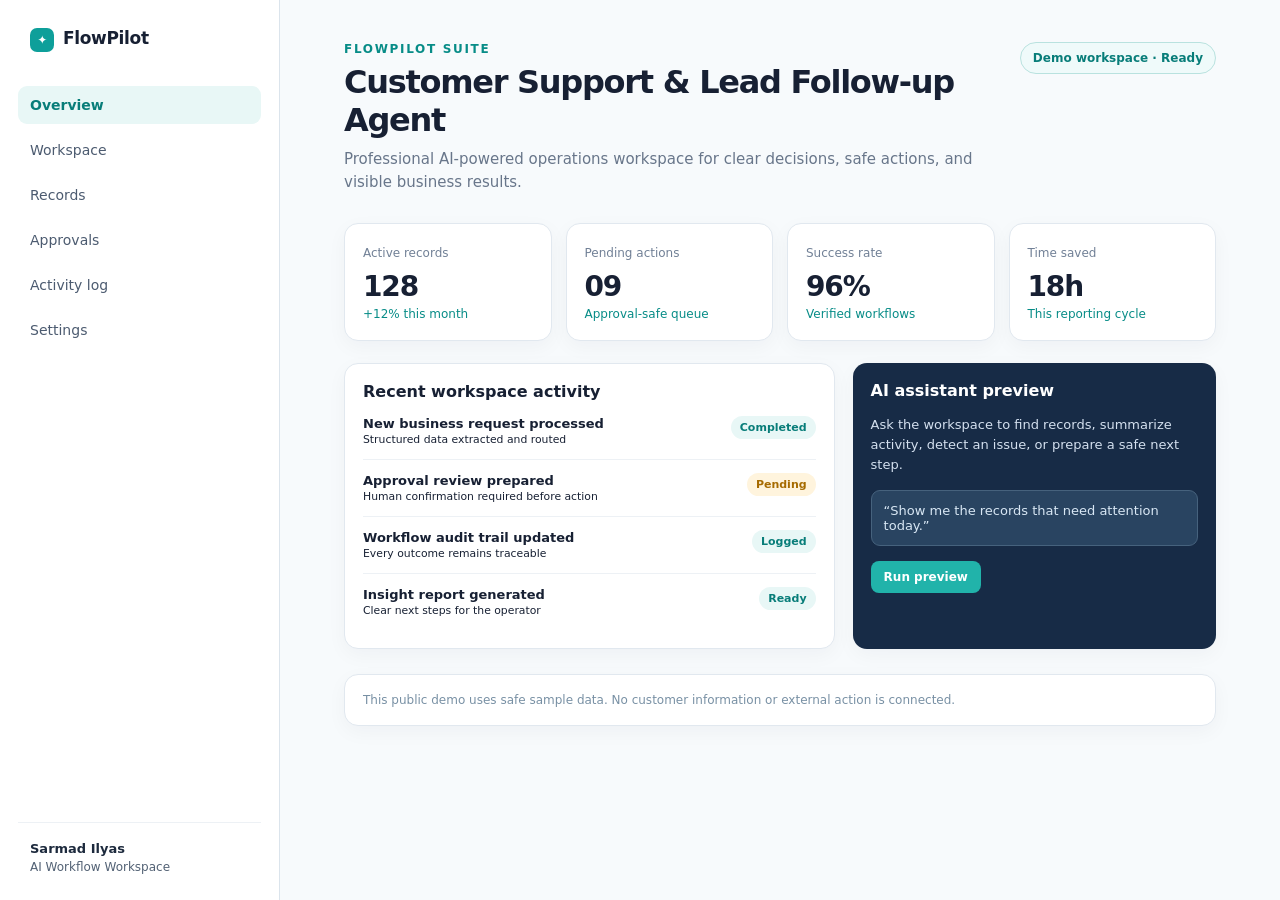
==== commit 697541d4: "Correct demo title text" ====
--- a/site/index.html
+++ b/site/index.html
@@ -3,9 +3,9 @@
 <head>
 <meta charset="UTF-8" />
 <meta name="viewport" content="width=device-width, initial-scale=1" />
-<title>Customer Support __TITLE__ Lead Follow-up Agent</title>
+<title>Customer Support & Lead Follow-up Agent</title>
 <style>
 :root{font-family:Inter,ui-sans-serif,system-ui,-apple-system,BlinkMacSystemFont,"Segoe UI",sans-serif;color:#172033;background:#f7fafc}*{box-sizing:border-box}body{margin:0} .app{display:flex;min-height:100vh}.side{width:280px;border-right:1px solid #dbe4ec;background:#fff;padding:24px 18px;display:flex;flex-direction:column}.brand{font-size:17px;font-weight:750;letter-spacing:-.02em;margin:4px 12px 34px}.brand span{display:inline-grid;place-items:center;width:24px;height:24px;border-radius:7px;background:#0e9f9a;color:#fff;margin-right:9px;font-size:12px}.nav{display:grid;gap:7px}.nav a{padding:11px 12px;border-radius:9px;color:#4c5b70;text-decoration:none;font-size:14px}.nav a.active,.nav a:hover{background:#e8f7f6;color:#087d79;font-weight:650}.user{margin-top:auto;border-top:1px solid #edf1f5;padding:18px 12px 2px;font-size:12px;color:#526174}.user b{display:block;color:#1d2a3d;font-size:13px;margin-bottom:4px}.main{flex:1;padding:42px clamp(24px,5vw,72px);max-width:1320px}.eyebrow{font-size:12px;text-transform:uppercase;letter-spacing:.14em;color:#078c87;font-weight:700}.top{display:flex;justify-content:space-between;gap:20px;align-items:flex-start;margin-bottom:28px}.top h1{font-size:32px;margin:7px 0 9px;letter-spacing:-.04em}.top p{margin:0;color:#68768a;max-width:670px;font-size:15px;line-height:1.55}.pill{border:1px solid #b9e2df;color:#087d79;background:#effafa;border-radius:999px;padding:8px 12px;font-size:12px;font-weight:650;white-space:nowrap}.grid{display:grid;grid-template-columns:repeat(4,minmax(0,1fr));gap:14px;margin-bottom:22px}.card{background:#fff;border:1px solid #e1e8ef;border-radius:14px;padding:18px;box-shadow:0 6px 20px rgba(23,32,51,.04)}.metric small{color:#718096;font-size:12px}.metric strong{display:block;font-size:28px;margin-top:9px;letter-spacing:-.04em}.metric em{font-style:normal;color:#078c87;font-size:12px}.cols{display:grid;grid-template-columns:1.35fr 1fr;gap:18px}.card h2{font-size:16px;margin:0 0 15px}.row{display:flex;justify-content:space-between;gap:16px;padding:13px 0;border-top:1px solid #edf1f5;font-size:13px}.row:first-of-type{border-top:0;padding-top:0}.row b{font-weight:650}.tag{border-radius:999px;padding:5px 9px;font-size:11px;font-weight:700;background:#e8f7f6;color:#087d79;height:max-content}.tag.warn{background:#fff4dd;color:#a66b00}.assistant{background:#172b46;color:#fff;border:0}.assistant h2{color:#fff}.assistant p{color:#d4e0ef;font-size:13px;line-height:1.55}.prompt{background:#294461;border:1px solid #46627d;border-radius:9px;padding:12px;color:#d8e7f4;font-size:13px;margin-top:15px}.btn{display:inline-block;margin-top:15px;background:#21b3aa;color:#fff;border-radius:8px;padding:9px 13px;font-size:12px;font-weight:700}.foot{color:#7890a4;font-size:12px;margin-top:25px}@media(max-width:900px){.side{width:220px}.grid{grid-template-columns:repeat(2,1fr)}.cols{grid-template-columns:1fr}}@media(max-width:640px){.app{display:block}.side{width:auto;padding:15px}.brand{margin-bottom:16px}.nav{display:flex;overflow:auto}.nav a{white-space:nowrap}.user{display:none}.main{padding:27px 17px}.top{display:block}.pill{display:inline-block;margin-top:16px}.grid{gap:10px}.card{padding:14px}.metric strong{font-size:23px}.cols{gap:12px}}
 </style>
 </head>
-<body><div class="app"><aside class="side"><div class="brand"><span>✦</span>FlowPilot</div><nav class="nav"><a class="active" href="#">Overview</a><a href="#workspace">Workspace</a><a href="#records">Records</a><a href="#approvals">Approvals</a><a href="#activity">Activity log</a><a href="#settings">Settings</a></nav><div class="user"><b>Sarmad Ilyas</b>AI Workflow Workspace</div></aside><main class="main"><div class="top"><div><div class="eyebrow">FlowPilot suite</div><h1>Customer Support __TITLE__ Lead Follow-up Agent</h1><p>Professional AI-powered operations workspace for clear decisions, safe actions, and visible business results.</p></div><div class="pill">Demo workspace · Ready</div></div><section class="grid"><div class="card metric"><small>Active records</small><strong>128</strong><em>+12% this month</em></div><div class="card metric"><small>Pending actions</small><strong>09</strong><em>Approval-safe queue</em></div><div class="card metric"><small>Success rate</small><strong>96%</strong><em>Verified workflows</em></div><div class="card metric"><small>Time saved</small><strong>18h</strong><em>This reporting cycle</em></div></section><section class="cols" id="workspace"><div class="card"><h2>Recent workspace activity</h2><div class="row"><span><b>New business request processed</b><br><small>Structured data extracted and routed</small></span><span class="tag">Completed</span></div><div class="row"><span><b>Approval review prepared</b><br><small>Human confirmation required before action</small></span><span class="tag warn">Pending</span></div><div class="row"><span><b>Workflow audit trail updated</b><br><small>Every outcome remains traceable</small></span><span class="tag">Logged</span></div><div class="row"><span><b>Insight report generated</b><br><small>Clear next steps for the operator</small></span><span class="tag">Ready</span></div></div><div class="card assistant"><h2>AI assistant preview</h2><p>Ask the workspace to find records, summarize activity, detect an issue, or prepare a safe next step.</p><div class="prompt">“Show me the records that need attention today.”</div><span class="btn">Run preview</span></div></section><div class="card foot" id="records">This public demo uses safe sample data. No customer information or external action is connected.</div></main></div></body></html>
+<body><div class="app"><aside class="side"><div class="brand"><span>✦</span>FlowPilot</div><nav class="nav"><a class="active" href="#">Overview</a><a href="#workspace">Workspace</a><a href="#records">Records</a><a href="#approvals">Approvals</a><a href="#activity">Activity log</a><a href="#settings">Settings</a></nav><div class="user"><b>Sarmad Ilyas</b>AI Workflow Workspace</div></aside><main class="main"><div class="top"><div><div class="eyebrow">FlowPilot suite</div><h1>Customer Support & Lead Follow-up Agent</h1><p>Professional AI-powered operations workspace for clear decisions, safe actions, and visible business results.</p></div><div class="pill">Demo workspace · Ready</div></div><section class="grid"><div class="card metric"><small>Active records</small><strong>128</strong><em>+12% this month</em></div><div class="card metric"><small>Pending actions</small><strong>09</strong><em>Approval-safe queue</em></div><div class="card metric"><small>Success rate</small><strong>96%</strong><em>Verified workflows</em></div><div class="card metric"><small>Time saved</small><strong>18h</strong><em>This reporting cycle</em></div></section><section class="cols" id="workspace"><div class="card"><h2>Recent workspace activity</h2><div class="row"><span><b>New business request processed</b><br><small>Structured data extracted and routed</small></span><span class="tag">Completed</span></div><div class="row"><span><b>Approval review prepared</b><br><small>Human confirmation required before action</small></span><span class="tag warn">Pending</span></div><div class="row"><span><b>Workflow audit trail updated</b><br><small>Every outcome remains traceable</small></span><span class="tag">Logged</span></div><div class="row"><span><b>Insight report generated</b><br><small>Clear next steps for the operator</small></span><span class="tag">Ready</span></div></div><div class="card assistant"><h2>AI assistant preview</h2><p>Ask the workspace to find records, summarize activity, detect an issue, or prepare a safe next step.</p><div class="prompt">“Show me the records that need attention today.”</div><span class="btn">Run preview</span></div></section><div class="card foot" id="records">This public demo uses safe sample data. No customer information or external action is connected.</div></main></div></body></html>
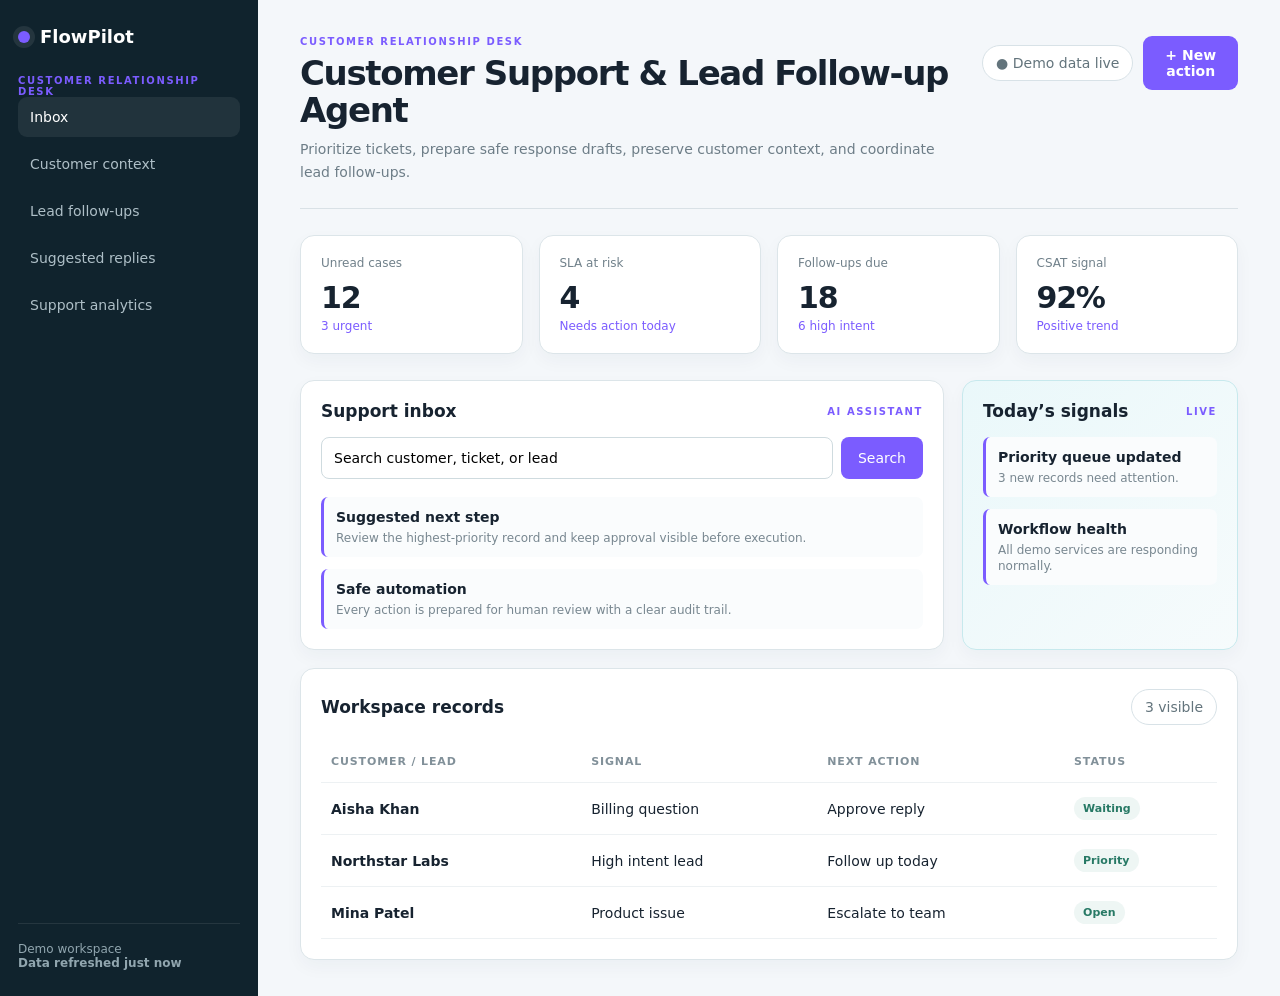
==== commit e1025b3d: "Create tool-specific public demo experience" ====
--- a/site/index.html
+++ b/site/index.html
@@ -1,11 +1,2 @@
-<!doctype html>
-<html lang="en">
-<head>
-<meta charset="UTF-8" />
-<meta name="viewport" content="width=device-width, initial-scale=1" />
-<title>Customer Support & Lead Follow-up Agent</title>
-<style>
-:root{font-family:Inter,ui-sans-serif,system-ui,-apple-system,BlinkMacSystemFont,"Segoe UI",sans-serif;color:#172033;background:#f7fafc}*{box-sizing:border-box}body{margin:0} .app{display:flex;min-height:100vh}.side{width:280px;border-right:1px solid #dbe4ec;background:#fff;padding:24px 18px;display:flex;flex-direction:column}.brand{font-size:17px;font-weight:750;letter-spacing:-.02em;margin:4px 12px 34px}.brand span{display:inline-grid;place-items:center;width:24px;height:24px;border-radius:7px;background:#0e9f9a;color:#fff;margin-right:9px;font-size:12px}.nav{display:grid;gap:7px}.nav a{padding:11px 12px;border-radius:9px;color:#4c5b70;text-decoration:none;font-size:14px}.nav a.active,.nav a:hover{background:#e8f7f6;color:#087d79;font-weight:650}.user{margin-top:auto;border-top:1px solid #edf1f5;padding:18px 12px 2px;font-size:12px;color:#526174}.user b{display:block;color:#1d2a3d;font-size:13px;margin-bottom:4px}.main{flex:1;padding:42px clamp(24px,5vw,72px);max-width:1320px}.eyebrow{font-size:12px;text-transform:uppercase;letter-spacing:.14em;color:#078c87;font-weight:700}.top{display:flex;justify-content:space-between;gap:20px;align-items:flex-start;margin-bottom:28px}.top h1{font-size:32px;margin:7px 0 9px;letter-spacing:-.04em}.top p{margin:0;color:#68768a;max-width:670px;font-size:15px;line-height:1.55}.pill{border:1px solid #b9e2df;color:#087d79;background:#effafa;border-radius:999px;padding:8px 12px;font-size:12px;font-weight:650;white-space:nowrap}.grid{display:grid;grid-template-columns:repeat(4,minmax(0,1fr));gap:14px;margin-bottom:22px}.card{background:#fff;border:1px solid #e1e8ef;border-radius:14px;padding:18px;box-shadow:0 6px 20px rgba(23,32,51,.04)}.metric small{color:#718096;font-size:12px}.metric strong{display:block;font-size:28px;margin-top:9px;letter-spacing:-.04em}.metric em{font-style:normal;color:#078c87;font-size:12px}.cols{display:grid;grid-template-columns:1.35fr 1fr;gap:18px}.card h2{font-size:16px;margin:0 0 15px}.row{display:flex;justify-content:space-between;gap:16px;padding:13px 0;border-top:1px solid #edf1f5;font-size:13px}.row:first-of-type{border-top:0;padding-top:0}.row b{font-weight:650}.tag{border-radius:999px;padding:5px 9px;font-size:11px;font-weight:700;background:#e8f7f6;color:#087d79;height:max-content}.tag.warn{background:#fff4dd;color:#a66b00}.assistant{background:#172b46;color:#fff;border:0}.assistant h2{color:#fff}.assistant p{color:#d4e0ef;font-size:13px;line-height:1.55}.prompt{background:#294461;border:1px solid #46627d;border-radius:9px;padding:12px;color:#d8e7f4;font-size:13px;margin-top:15px}.btn{display:inline-block;margin-top:15px;background:#21b3aa;color:#fff;border-radius:8px;padding:9px 13px;font-size:12px;font-weight:700}.foot{color:#7890a4;font-size:12px;margin-top:25px}@media(max-width:900px){.side{width:220px}.grid{grid-template-columns:repeat(2,1fr)}.cols{grid-template-columns:1fr}}@media(max-width:640px){.app{display:block}.side{width:auto;padding:15px}.brand{margin-bottom:16px}.nav{display:flex;overflow:auto}.nav a{white-space:nowrap}.user{display:none}.main{padding:27px 17px}.top{display:block}.pill{display:inline-block;margin-top:16px}.grid{gap:10px}.card{padding:14px}.metric strong{font-size:23px}.cols{gap:12px}}
-</style>
-</head>
-<body><div class="app"><aside class="side"><div class="brand"><span>✦</span>FlowPilot</div><nav class="nav"><a class="active" href="#">Overview</a><a href="#workspace">Workspace</a><a href="#records">Records</a><a href="#approvals">Approvals</a><a href="#activity">Activity log</a><a href="#settings">Settings</a></nav><div class="user"><b>Sarmad Ilyas</b>AI Workflow Workspace</div></aside><main class="main"><div class="top"><div><div class="eyebrow">FlowPilot suite</div><h1>Customer Support & Lead Follow-up Agent</h1><p>Professional AI-powered operations workspace for clear decisions, safe actions, and visible business results.</p></div><div class="pill">Demo workspace · Ready</div></div><section class="grid"><div class="card metric"><small>Active records</small><strong>128</strong><em>+12% this month</em></div><div class="card metric"><small>Pending actions</small><strong>09</strong><em>Approval-safe queue</em></div><div class="card metric"><small>Success rate</small><strong>96%</strong><em>Verified workflows</em></div><div class="card metric"><small>Time saved</small><strong>18h</strong><em>This reporting cycle</em></div></section><section class="cols" id="workspace"><div class="card"><h2>Recent workspace activity</h2><div class="row"><span><b>New business request processed</b><br><small>Structured data extracted and routed</small></span><span class="tag">Completed</span></div><div class="row"><span><b>Approval review prepared</b><br><small>Human confirmation required before action</small></span><span class="tag warn">Pending</span></div><div class="row"><span><b>Workflow audit trail updated</b><br><small>Every outcome remains traceable</small></span><span class="tag">Logged</span></div><div class="row"><span><b>Insight report generated</b><br><small>Clear next steps for the operator</small></span><span class="tag">Ready</span></div></div><div class="card assistant"><h2>AI assistant preview</h2><p>Ask the workspace to find records, summarize activity, detect an issue, or prepare a safe next step.</p><div class="prompt">“Show me the records that need attention today.”</div><span class="btn">Run preview</span></div></section><div class="card foot" id="records">This public demo uses safe sample data. No customer information or external action is connected.</div></main></div></body></html>
+<!doctype html><html lang="en"><head><meta charset="UTF-8"><meta name="viewport" content="width=device-width,initial-scale=1"><title>Customer Support &amp; Lead Follow-up Agent</title><style>:root{--accent:#7b5cff}*{box-sizing:border-box}body{margin:0;background:#f4f7fa;color:#172330;font:14px Inter,ui-sans-serif,system-ui,-apple-system,BlinkMacSystemFont,"Segoe UI",sans-serif}button,input{font:inherit}.app{display:flex;min-height:100vh}.side{width:258px;background:#10232d;color:#d8e5ea;padding:26px 18px;display:flex;flex-direction:column;gap:28px}.brand{display:flex;gap:10px;align-items:center;color:#fff;font-weight:800;font-size:18px}.brand-dot{width:12px;height:12px;border-radius:50%;background:var(--accent);box-shadow:0 0 0 5px #ffffff15}.eyebrow{font-size:10px;letter-spacing:.16em;color:var(--accent);font-weight:800}.nav{display:grid;gap:7px}.nav button{border:0;background:transparent;color:#aebfc7;text-align:left;padding:12px 12px;border-radius:9px;cursor:pointer}.nav button:first-child,.nav button:hover{background:#ffffff12;color:#fff}.side-footer{margin-top:auto;border-top:1px solid #ffffff16;padding-top:18px;color:#91a6af;font-size:12px}.main{flex:1;padding:36px 42px;max-width:1450px}.top{display:flex;justify-content:space-between;gap:24px;align-items:flex-start;border-bottom:1px solid #d9e1e6;padding-bottom:25px}.title h1{font-size:34px;line-height:1.08;margin:8px 0 10px;letter-spacing:-.04em}.title p{margin:0;color:#6d7d87;max-width:690px;line-height:1.6}.actions{display:flex;gap:10px;align-items:center}.pill{border:1px solid #d8e2e7;border-radius:999px;padding:9px 13px;color:#63747c;background:#fff;white-space:nowrap}.primary{border:0;background:var(--accent);color:#fff;border-radius:9px;padding:11px 16px;cursor:pointer;font-weight:700}.kpis{display:grid;grid-template-columns:repeat(4,1fr);gap:16px;margin:26px 0}.card{background:#fff;border:1px solid #dce5e9;border-radius:14px;padding:20px;box-shadow:0 7px 18px #1730420a}.kpi-label{color:#70808a;font-size:12px}.kpi-value{font-size:30px;font-weight:800;margin:10px 0 4px;letter-spacing:-.04em}.kpi-meta{color:var(--accent);font-size:12px}.workspace{display:grid;grid-template-columns:1.4fr .6fr;gap:18px}.section-head{display:flex;justify-content:space-between;align-items:center;margin-bottom:16px}.section-head h2{font-size:17px;margin:0}.assistant{background:linear-gradient(135deg,#eaf8fa,#f6fbfc);border-color:#c7e9ed}.assistant p{color:#65767e;line-height:1.5}.search{display:flex;gap:8px}.search input{flex:1;border:1px solid #cfdbdf;background:#fff;border-radius:8px;padding:12px}.search button{border:0;border-radius:8px;background:var(--accent);color:#fff;padding:0 17px;cursor:pointer}.table-wrap{overflow:auto}.table{width:100%;border-collapse:collapse}.table th,.table td{text-align:left;padding:14px 10px;border-bottom:1px solid #edf1f3;white-space:nowrap}.table th{font-size:11px;text-transform:uppercase;letter-spacing:.08em;color:#819099}.status{display:inline-block;border-radius:999px;padding:5px 9px;background:#eef6f4;color:#277965;font-size:11px;font-weight:700}.feed{display:grid;gap:12px}.feed-item{padding:12px;border-left:3px solid var(--accent);background:#fafcfd;border-radius:7px}.feed-item strong{display:block;margin-bottom:4px}.feed-item span{color:#788790;font-size:12px}@media(max-width:900px){.side{width:210px}.main{padding:25px 20px}.kpis{grid-template-columns:repeat(2,1fr)}.workspace{grid-template-columns:1fr}}@media(max-width:620px){.app{display:block}.side{width:auto;padding:16px;gap:16px}.nav{display:flex;overflow:auto}.nav button{white-space:nowrap}.side-footer{display:none}.main{padding:20px 14px}.top{display:block}.actions{margin-top:18px}.title h1{font-size:28px}.kpis{grid-template-columns:1fr}.workspace{display:block}.card{margin-bottom:16px}}
+</style></head><body><div class="app"><aside class="side"><div class="brand"><i class="brand-dot"></i> FlowPilot</div><div><div class="eyebrow">CUSTOMER RELATIONSHIP DESK</div><nav class="nav"><button>Inbox</button><button>Customer context</button><button>Lead follow-ups</button><button>Suggested replies</button><button>Support analytics</button></nav></div><div class="side-footer">Demo workspace<br><strong>Data refreshed just now</strong></div></aside><main class="main"><header class="top"><div class="title"><div class="eyebrow">CUSTOMER RELATIONSHIP DESK</div><h1>Customer Support &amp; Lead Follow-up Agent</h1><p>Prioritize tickets, prepare safe response drafts, preserve customer context, and coordinate lead follow-ups.</p></div><div class="actions"><span class="pill">● Demo data live</span><button class="primary" onclick="alert('Demo action recorded for review')">+ New action</button></div></header><section class="kpis"><div class="card"><div class="kpi-label">Unread cases</div><div class="kpi-value">12</div><div class="kpi-meta">3 urgent</div></div><div class="card"><div class="kpi-label">SLA at risk</div><div class="kpi-value">4</div><div class="kpi-meta">Needs action today</div></div><div class="card"><div class="kpi-label">Follow-ups due</div><div class="kpi-value">18</div><div class="kpi-meta">6 high intent</div></div><div class="card"><div class="kpi-label">CSAT signal</div><div class="kpi-value">92%</div><div class="kpi-meta">Positive trend</div></div></section><section class="workspace"><div class="card"><div class="section-head"><h2>Support inbox</h2><span class="eyebrow">AI ASSISTANT</span></div><div class="search"><input value="Search customer, ticket, or lead" aria-label="Assistant query"><button onclick="this.textContent='Searching…';setTimeout(()=>this.textContent='Search',650)">Search</button></div><div class="feed" style="margin-top:18px"><div class="feed-item"><strong>Suggested next step</strong><span>Review the highest-priority record and keep approval visible before execution.</span></div><div class="feed-item"><strong>Safe automation</strong><span>Every action is prepared for human review with a clear audit trail.</span></div></div></div><div class="card assistant"><div class="section-head"><h2>Today’s signals</h2><span class="eyebrow">LIVE</span></div><div class="feed"><div class="feed-item"><strong>Priority queue updated</strong><span>3 new records need attention.</span></div><div class="feed-item"><strong>Workflow health</strong><span>All demo services are responding normally.</span></div></div></div></section><section class="card" style="margin-top:18px"><div class="section-head"><h2>Workspace records</h2><span class="pill">3 visible</span></div><div class="table-wrap"><table class="table"><thead><tr><th>Customer / Lead</th><th>Signal</th><th>Next action</th><th>Status</th></tr></thead><tbody><tr><td><strong>Aisha Khan</strong></td><td>Billing question</td><td>Approve reply</td><td><span class="status">Waiting</span></td></tr><tr><td><strong>Northstar Labs</strong></td><td>High intent lead</td><td>Follow up today</td><td><span class="status">Priority</span></td></tr><tr><td><strong>Mina Patel</strong></td><td>Product issue</td><td>Escalate to team</td><td><span class="status">Open</span></td></tr></tbody></table></div></section></main></div></body></html>
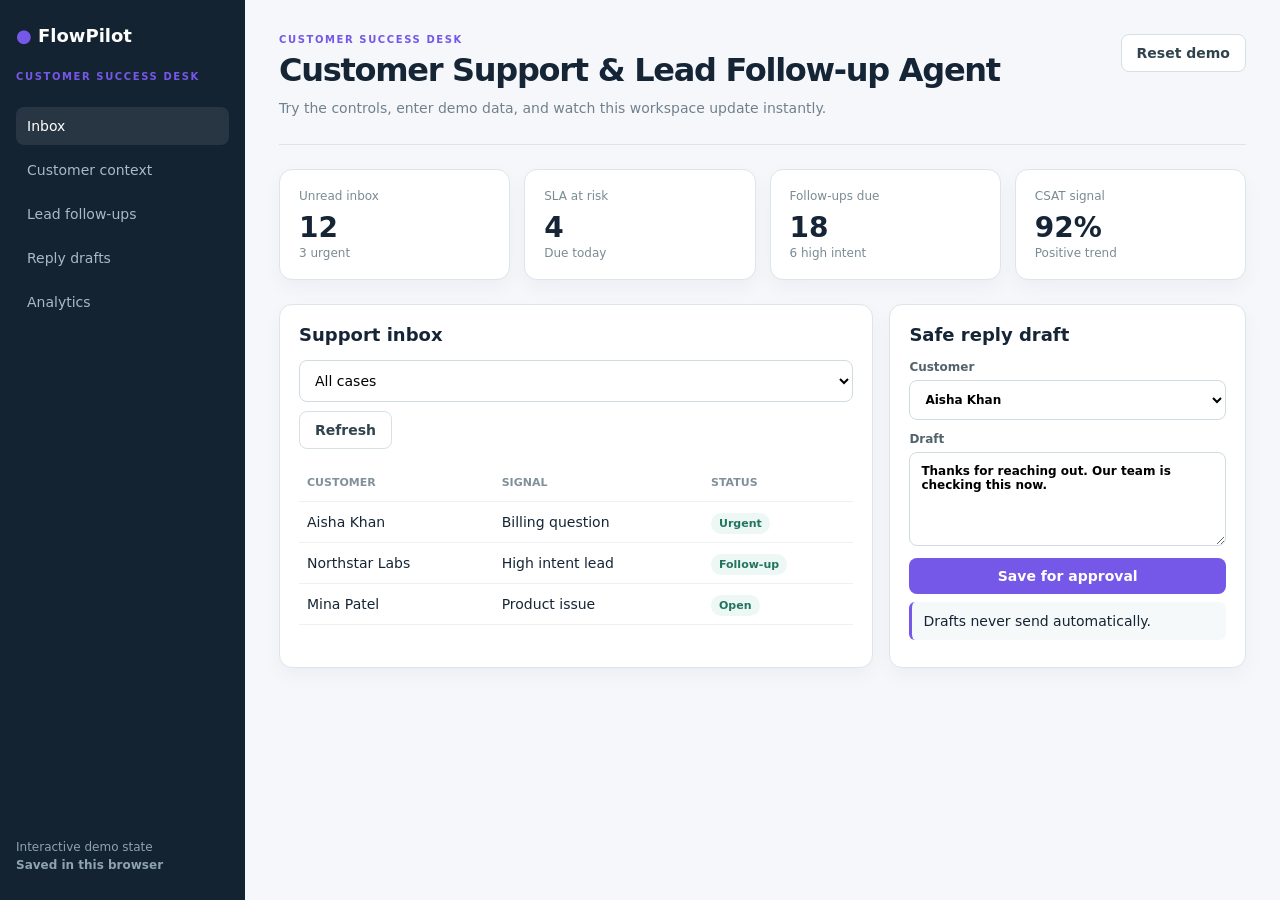
==== commit 95dbcf93: "Build distinct interactive tool demo" ====
--- a/site/index.html
+++ b/site/index.html
@@ -1,2 +1 @@
-<!doctype html><html lang="en"><head><meta charset="UTF-8"><meta name="viewport" content="width=device-width,initial-scale=1"><title>Customer Support &amp; Lead Follow-up Agent</title><style>:root{--accent:#7b5cff}*{box-sizing:border-box}body{margin:0;background:#f4f7fa;color:#172330;font:14px Inter,ui-sans-serif,system-ui,-apple-system,BlinkMacSystemFont,"Segoe UI",sans-serif}button,input{font:inherit}.app{display:flex;min-height:100vh}.side{width:258px;background:#10232d;color:#d8e5ea;padding:26px 18px;display:flex;flex-direction:column;gap:28px}.brand{display:flex;gap:10px;align-items:center;color:#fff;font-weight:800;font-size:18px}.brand-dot{width:12px;height:12px;border-radius:50%;background:var(--accent);box-shadow:0 0 0 5px #ffffff15}.eyebrow{font-size:10px;letter-spacing:.16em;color:var(--accent);font-weight:800}.nav{display:grid;gap:7px}.nav button{border:0;background:transparent;color:#aebfc7;text-align:left;padding:12px 12px;border-radius:9px;cursor:pointer}.nav button:first-child,.nav button:hover{background:#ffffff12;color:#fff}.side-footer{margin-top:auto;border-top:1px solid #ffffff16;padding-top:18px;color:#91a6af;font-size:12px}.main{flex:1;padding:36px 42px;max-width:1450px}.top{display:flex;justify-content:space-between;gap:24px;align-items:flex-start;border-bottom:1px solid #d9e1e6;padding-bottom:25px}.title h1{font-size:34px;line-height:1.08;margin:8px 0 10px;letter-spacing:-.04em}.title p{margin:0;color:#6d7d87;max-width:690px;line-height:1.6}.actions{display:flex;gap:10px;align-items:center}.pill{border:1px solid #d8e2e7;border-radius:999px;padding:9px 13px;color:#63747c;background:#fff;white-space:nowrap}.primary{border:0;background:var(--accent);color:#fff;border-radius:9px;padding:11px 16px;cursor:pointer;font-weight:700}.kpis{display:grid;grid-template-columns:repeat(4,1fr);gap:16px;margin:26px 0}.card{background:#fff;border:1px solid #dce5e9;border-radius:14px;padding:20px;box-shadow:0 7px 18px #1730420a}.kpi-label{color:#70808a;font-size:12px}.kpi-value{font-size:30px;font-weight:800;margin:10px 0 4px;letter-spacing:-.04em}.kpi-meta{color:var(--accent);font-size:12px}.workspace{display:grid;grid-template-columns:1.4fr .6fr;gap:18px}.section-head{display:flex;justify-content:space-between;align-items:center;margin-bottom:16px}.section-head h2{font-size:17px;margin:0}.assistant{background:linear-gradient(135deg,#eaf8fa,#f6fbfc);border-color:#c7e9ed}.assistant p{color:#65767e;line-height:1.5}.search{display:flex;gap:8px}.search input{flex:1;border:1px solid #cfdbdf;background:#fff;border-radius:8px;padding:12px}.search button{border:0;border-radius:8px;background:var(--accent);color:#fff;padding:0 17px;cursor:pointer}.table-wrap{overflow:auto}.table{width:100%;border-collapse:collapse}.table th,.table td{text-align:left;padding:14px 10px;border-bottom:1px solid #edf1f3;white-space:nowrap}.table th{font-size:11px;text-transform:uppercase;letter-spacing:.08em;color:#819099}.status{display:inline-block;border-radius:999px;padding:5px 9px;background:#eef6f4;color:#277965;font-size:11px;font-weight:700}.feed{display:grid;gap:12px}.feed-item{padding:12px;border-left:3px solid var(--accent);background:#fafcfd;border-radius:7px}.feed-item strong{display:block;margin-bottom:4px}.feed-item span{color:#788790;font-size:12px}@media(max-width:900px){.side{width:210px}.main{padding:25px 20px}.kpis{grid-template-columns:repeat(2,1fr)}.workspace{grid-template-columns:1fr}}@media(max-width:620px){.app{display:block}.side{width:auto;padding:16px;gap:16px}.nav{display:flex;overflow:auto}.nav button{white-space:nowrap}.side-footer{display:none}.main{padding:20px 14px}.top{display:block}.actions{margin-top:18px}.title h1{font-size:28px}.kpis{grid-template-columns:1fr}.workspace{display:block}.card{margin-bottom:16px}}
-</style></head><body><div class="app"><aside class="side"><div class="brand"><i class="brand-dot"></i> FlowPilot</div><div><div class="eyebrow">CUSTOMER RELATIONSHIP DESK</div><nav class="nav"><button>Inbox</button><button>Customer context</button><button>Lead follow-ups</button><button>Suggested replies</button><button>Support analytics</button></nav></div><div class="side-footer">Demo workspace<br><strong>Data refreshed just now</strong></div></aside><main class="main"><header class="top"><div class="title"><div class="eyebrow">CUSTOMER RELATIONSHIP DESK</div><h1>Customer Support &amp; Lead Follow-up Agent</h1><p>Prioritize tickets, prepare safe response drafts, preserve customer context, and coordinate lead follow-ups.</p></div><div class="actions"><span class="pill">● Demo data live</span><button class="primary" onclick="alert('Demo action recorded for review')">+ New action</button></div></header><section class="kpis"><div class="card"><div class="kpi-label">Unread cases</div><div class="kpi-value">12</div><div class="kpi-meta">3 urgent</div></div><div class="card"><div class="kpi-label">SLA at risk</div><div class="kpi-value">4</div><div class="kpi-meta">Needs action today</div></div><div class="card"><div class="kpi-label">Follow-ups due</div><div class="kpi-value">18</div><div class="kpi-meta">6 high intent</div></div><div class="card"><div class="kpi-label">CSAT signal</div><div class="kpi-value">92%</div><div class="kpi-meta">Positive trend</div></div></section><section class="workspace"><div class="card"><div class="section-head"><h2>Support inbox</h2><span class="eyebrow">AI ASSISTANT</span></div><div class="search"><input value="Search customer, ticket, or lead" aria-label="Assistant query"><button onclick="this.textContent='Searching…';setTimeout(()=>this.textContent='Search',650)">Search</button></div><div class="feed" style="margin-top:18px"><div class="feed-item"><strong>Suggested next step</strong><span>Review the highest-priority record and keep approval visible before execution.</span></div><div class="feed-item"><strong>Safe automation</strong><span>Every action is prepared for human review with a clear audit trail.</span></div></div></div><div class="card assistant"><div class="section-head"><h2>Today’s signals</h2><span class="eyebrow">LIVE</span></div><div class="feed"><div class="feed-item"><strong>Priority queue updated</strong><span>3 new records need attention.</span></div><div class="feed-item"><strong>Workflow health</strong><span>All demo services are responding normally.</span></div></div></div></section><section class="card" style="margin-top:18px"><div class="section-head"><h2>Workspace records</h2><span class="pill">3 visible</span></div><div class="table-wrap"><table class="table"><thead><tr><th>Customer / Lead</th><th>Signal</th><th>Next action</th><th>Status</th></tr></thead><tbody><tr><td><strong>Aisha Khan</strong></td><td>Billing question</td><td>Approve reply</td><td><span class="status">Waiting</span></td></tr><tr><td><strong>Northstar Labs</strong></td><td>High intent lead</td><td>Follow up today</td><td><span class="status">Priority</span></td></tr><tr><td><strong>Mina Patel</strong></td><td>Product issue</td><td>Escalate to team</td><td><span class="status">Open</span></td></tr></tbody></table></div></section></main></div></body></html>+<!doctype html><html><head><meta charset="utf-8"><meta name="viewport" content="width=device-width,initial-scale=1"><title>Customer Support &amp; Lead Follow-up Agent</title><style>:root{--a:#7558e8}*{box-sizing:border-box}body{margin:0;background:#f5f7fb;color:#152536;font:14px system-ui,sans-serif}button,input,select,textarea{font:inherit}.app{display:flex;min-height:100vh}aside{width:245px;background:#142331;color:#d7e3ea;padding:25px 16px;display:flex;flex-direction:column;gap:25px}.logo{font-size:18px;font-weight:800;color:#fff}.logo b{color:var(--a)}nav{display:grid;gap:6px}nav button{background:transparent;border:0;color:#a8bac4;text-align:left;padding:11px;border-radius:8px;cursor:pointer}nav button.active,nav button:hover{background:#ffffff16;color:#fff}main{flex:1;padding:34px;max-width:1400px}header{display:flex;justify-content:space-between;gap:20px;align-items:flex-start;border-bottom:1px solid #dbe4e9;padding-bottom:24px}h1{font-size:32px;margin:6px 0 9px;letter-spacing:-.04em}h2{font-size:18px;margin:0 0 15px}p{color:#71818c;line-height:1.55;margin:0}.eyebrow{font-size:10px;letter-spacing:.16em;color:var(--a);font-weight:800}.btn{background:var(--a);color:#fff;border:0;border-radius:8px;padding:10px 15px;cursor:pointer;font-weight:700}.btn.secondary{background:#fff;color:#30434e;border:1px solid #d6e0e5}.grid{display:grid;grid-template-columns:repeat(4,1fr);gap:14px;margin:24px 0}.card{background:#fff;border:1px solid #dce5ea;border-radius:13px;padding:19px;box-shadow:0 8px 20px #1223330a}.metric{font-size:28px;font-weight:800;margin:8px 0 2px}.muted{font-size:12px;color:#7a8b94}.layout{display:grid;grid-template-columns:1.25fr .75fr;gap:16px}.stack{display:grid;gap:14px}.row{display:flex;gap:9px;align-items:center;flex-wrap:wrap}input,select,textarea{width:100%;padding:11px;border:1px solid #cfdbe1;border-radius:8px;background:#fff}label{font-size:12px;font-weight:700;color:#52636d;display:grid;gap:6px}form{display:grid;gap:12px}table{width:100%;border-collapse:collapse}th,td{padding:12px 8px;text-align:left;border-bottom:1px solid #edf1f3;white-space:nowrap}th{font-size:11px;text-transform:uppercase;color:#81919a}.tag{border-radius:99px;padding:4px 8px;background:#edf7f4;color:#23745e;font-size:11px;font-weight:700}.alert{padding:11px;border-left:3px solid var(--a);background:#f6f9fa;border-radius:6px;margin:8px 0}.toast{position:fixed;right:22px;bottom:20px;background:#142331;color:#fff;padding:12px 16px;border-radius:8px;display:none}.toast.show{display:block}.bar{height:9px;border-radius:10px;background:#e4ebef;overflow:hidden}.bar i{display:block;height:100%;background:var(--a)}@media(max-width:850px){aside{width:190px}main{padding:22px 16px}.grid{grid-template-columns:repeat(2,1fr)}.layout{grid-template-columns:1fr}}@media(max-width:560px){.app{display:block}aside{width:auto}nav{display:flex;overflow:auto}nav button{white-space:nowrap}header{display:block}.actions{margin-top:16px}.grid{grid-template-columns:1fr}}</style></head><body><div class="app"><aside><div class="logo"><b>●</b> FlowPilot</div><div class="eyebrow">CUSTOMER SUCCESS DESK</div><nav><button class="active" onclick="activate(this)">Inbox</button><button class="" onclick="activate(this)">Customer context</button><button class="" onclick="activate(this)">Lead follow-ups</button><button class="" onclick="activate(this)">Reply drafts</button><button class="" onclick="activate(this)">Analytics</button></nav><p style="margin-top:auto;color:#8ea3ad;font-size:12px">Interactive demo state<br><strong>Saved in this browser</strong></p></aside><main><header><div><div class="eyebrow">CUSTOMER SUCCESS DESK</div><h1>Customer Support &amp; Lead Follow-up Agent</h1><p>Try the controls, enter demo data, and watch this workspace update instantly.</p></div><div class="actions"><button class="btn secondary" onclick="resetDemo()">Reset demo</button></div></header><section class="grid"><div class="card"><div class="muted">Unread inbox</div><div class="metric">12</div><div class="muted">3 urgent</div></div><div class="card"><div class="muted">SLA at risk</div><div class="metric">4</div><div class="muted">Due today</div></div><div class="card"><div class="muted">Follow-ups due</div><div id="follow" class="metric">18</div><div class="muted">6 high intent</div></div><div class="card"><div class="muted">CSAT signal</div><div class="metric">92%</div><div class="muted">Positive trend</div></div></section><section class="layout"><div class="card"><h2>Support inbox</h2><div class="row"><select id="filter" onchange="filterInbox()"><option>All cases</option><option>Urgent</option><option>Lead follow-up</option></select><button class="btn secondary" onclick="toast('Inbox refreshed')">Refresh</button></div><table style="margin-top:15px"><thead><tr><th>Customer</th><th>Signal</th><th>Status</th></tr></thead><tbody id="inbox"><tr data-kind="Urgent"><td>Aisha Khan</td><td>Billing question</td><td><span class="tag">Urgent</span></td></tr><tr data-kind="Lead follow-up"><td>Northstar Labs</td><td>High intent lead</td><td><span class="tag">Follow-up</span></td></tr><tr data-kind="All cases"><td>Mina Patel</td><td>Product issue</td><td><span class="tag">Open</span></td></tr></tbody></table></div><div class="card"><h2>Safe reply draft</h2><form onsubmit="reply(event)"><label>Customer<select><option>Aisha Khan</option><option>Mina Patel</option></select></label><label>Draft<textarea id="reply" rows="5">Thanks for reaching out. Our team is checking this now.</textarea></label><button class="btn">Save for approval</button></form><div id="replyState" class="alert">Drafts never send automatically.</div></div></section></main></div><div id="toast" class="toast"></div><script>function activate(b){document.querySelectorAll('nav button').forEach(x=>x.classList.remove('active'));b.classList.add('active');toast('Opened '+b.textContent)}function toast(t){let x=document.getElementById('toast');x.textContent=t;x.classList.add('show');setTimeout(()=>x.classList.remove('show'),1800)}function resetDemo(){location.reload()}function filterInbox(){let f=document.getElementById('filter').value;document.querySelectorAll('#inbox tr').forEach(r=>r.style.display=f==='All cases'||r.dataset.kind===f?'':'none');toast('Filter applied')}function reply(e){e.preventDefault();document.getElementById('replyState').textContent='Reply draft saved. Lead/customer context attached for review.';toast('Draft saved')}</script></body></html>
